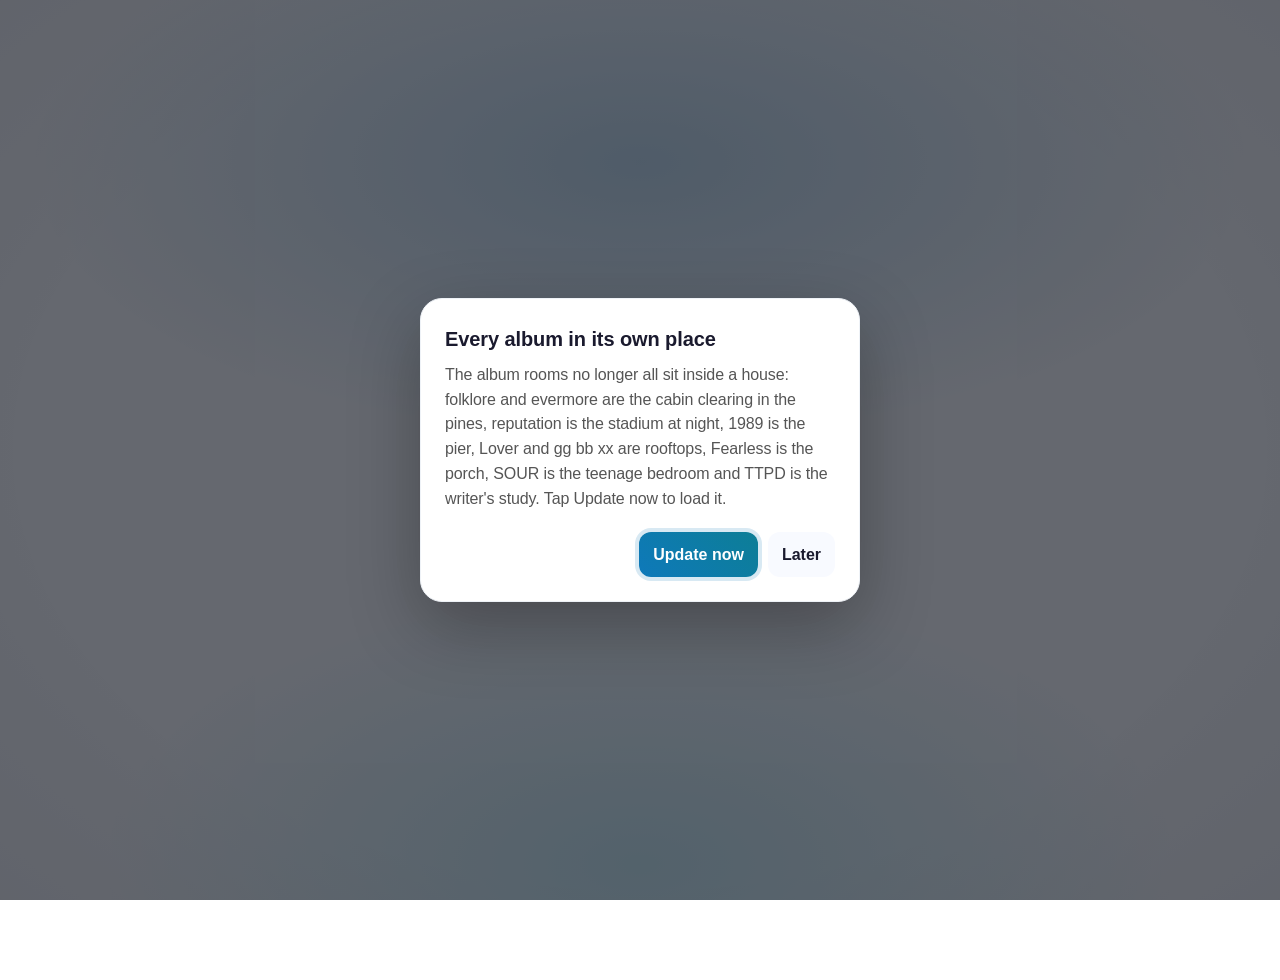
==== admin.html @ 6ca9e19a "Add files via upload" ====
<!DOCTYPE html>
<html lang="en">
<!-- ═══ TIMAWA page header ═══ -->
<!--
  TIMAWA — Admin panel
  ============================================================================
  Everything here requires users/{uid}.isAdmin == true (Firestore rule
  stIsAdmin()); members without that flag get redirected on load.

    <style>      admin layout (uses its own admin-* tokens)
    <body>
      nav         navbar + burger drawer
      sections    members (list/search/role), announcements composer,
                  moderation, publish member cards, site settings
      modals      member detail, announcement editor, confirmations
    <script>     Firebase init -> admin guard -> member CRUD
                 -> announcements publish -> PublicProfile.backfill(users)

  This page skips visit-tracker.js on purpose (admin visits are not counted).

  Shared by every page
    theme.css / theme.js   theme system (26 presets) — loads before first paint
    mobile-nav.*           slide-in burger drawer for screens <= 768px
    pwa.js / pwa.css       service worker, install banner, push subscriptions
    idle-logout.js         signs the member out after inactivity
    visit-tracker.js       one Firestore write per session (lastVisit)

  Firebase: compat v9, project `timawa2`, default app (auth + firestore).
-->

<head>
    <meta charset="UTF-8" />
    <meta name="viewport" content="width=device-width, initial-scale=1.0, interactive-widget=resizes-content" />
    <!-- ═══ PWA: installable app + activity notifications ═══ -->
    <meta name="theme-color" content="#1089d3" />
    <link rel="manifest" href="manifest.json" />
    <meta name="mobile-web-app-capable" content="yes" />
    <meta name="apple-mobile-web-app-capable" content="yes" />
    <meta name="apple-mobile-web-app-title" content="TIMAWA" />
    <meta name="apple-mobile-web-app-status-bar-style" content="default" />
    <link rel="apple-touch-icon" href="icons/apple-touch-icon-180.png?v=3" />
    <link rel="icon" type="image/png" sizes="32x32" href="icons/favicon-32.png?v=3" />
    <link rel="stylesheet" href="pwa.css?v=1.4.0" />
    <link rel="stylesheet" href="presence.css?v=1.0.0" />
    <title>TIMAWA - Admin Panel</title>

    <!-- Firebase SDKs -->
    <script src="https://www.gstatic.com/firebasejs/9.22.0/firebase-app-compat.js"></script>
    <script src="https://www.gstatic.com/firebasejs/9.22.0/firebase-auth-compat.js"></script>
    <script src="https://www.gstatic.com/firebasejs/9.22.0/firebase-firestore-compat.js"></script>

    <!-- Font Awesome -->
    <link rel="stylesheet" href="https://cdnjs.cloudflare.com/ajax/libs/font-awesome/6.4.0/css/all.min.css" />

    <!-- ★ Shared theme system (same one Admin Profile saves to) -->
    <!-- First frame: replay the palette the profile last used, before any CSS
         or theme.js runs, so the launch screen never flashes the default theme. -->
    <script>
    (function () {
        try {
            var p = JSON.parse(localStorage.getItem('timawa.theme.paint') || 'null');
            if (!p || !p.vars) return;
            var r = document.documentElement;
            for (var k in p.vars) { if (Object.prototype.hasOwnProperty.call(p.vars, k)) r.style.setProperty(k, p.vars[k]); }
            if (p.preset) r.setAttribute('data-timawa-theme', p.preset);
            if (p.mode) { r.setAttribute('data-timawa-mode', p.mode); r.style.colorScheme = p.mode; }
            if (p.pref) r.setAttribute('data-timawa-mode-pref', p.pref);
            if (p.vars['--theme-bg']) r.style.backgroundColor = p.vars['--theme-bg'];
        } catch (e) { /* ignore */ }
    })();
    </script>
    <!-- The launch screen may not paint before the member's theme is on <html>.
         Kept inline here, not in launch.css, so a stale or truncated stylesheet
         download can never bring back the default-theme flash. theme.js adds
         .t-themed the instant it paints; pwa.js adds it as a safety net. -->
    <style id="tSplashGate">
        /* Nothing paints before the palette is on <html>: not the page, not the
           splash. The backdrop stays neutral dark so a slow script, a stale
           cache or a truncated stylesheet can never flash a theme the member is
           not using. theme.js lifts this as it paints; pwa.js adds .t-themed as
           a safety net so the page can never stay hidden. */
        html:not(.t-themed) { background: #071322 !important; }
        html:not(.t-themed) body { visibility: hidden; }
        html:not(.t-themed) .loading-overlay.t-splash.active { opacity: 0 !important; pointer-events: none !important; }
        html.t-themed .loading-overlay.t-splash.active { opacity: 1; pointer-events: auto; }
    </style>
    <link rel="stylesheet" href="theme.css?v=1.17.23" />
    <script src="theme.js?v=1.41.41"></script>

    <style>
        * { margin: 0; padding: 0; box-sizing: border-box; }

        :root {
            --admin-primary: #7c3aed;
            --admin-accent: #8b5cf6;
            --admin-gradient: linear-gradient(45deg, #7c3aed 0%, #8b5cf6 100%);
            --admin-bg: #f8faff;
            --admin-bg-soft: #f5f3ff;
            --admin-card: #ffffff;
            --admin-text: #1a1a2e;
            --admin-text-muted: #555;
            --admin-text-dim: #888;
            --admin-border: #eef2f7;
            --admin-border-input: #e0e7ff;
            --admin-shadow: color-mix(in srgb, var(--admin-primary) 15%, transparent);
            --admin-danger: #ef4444;
            --admin-danger-soft: #fee2e2;
            --admin-success: #16a34a;
            --admin-success-soft: #dcfce7;
            --admin-warn: #d97706;
            --admin-warn-soft: #fef3c7;

            /* Fallbacks only: theme.js overrides these with the theme chosen
               on Admin Profile before first paint. */
            --theme-primary: #7c3aed;
            --theme-accent: #8b5cf6;
            --theme-primary-dark: #6d28d9;
            --theme-bg: #f8faff;
            --theme-bg-soft: #f5f3ff;
            --theme-card: #ffffff;
            --theme-text: #1a1a2e;
            --theme-text-muted: #555555;
            --theme-text-dim: #888888;
            --theme-border: #eef2f7;
        }

        /* ================================================================
           ★ THEME SYNC
           The panel paints with --admin-* tokens; theme.js sets the shared
           --theme-* tokens (chosen on Admin Profile) before first paint.
           Mapping them here means every theme and mode — including live
           switches and holiday themes — repaints the panel with no JS.
           ================================================================ */
        :root[data-timawa-theme] {
            --admin-primary: var(--theme-primary);
            --admin-accent: var(--theme-accent);
            --admin-gradient: var(--theme-gradient);
            --admin-bg: var(--theme-bg);
            --admin-bg-soft: var(--theme-bg-soft);
            --admin-card: var(--theme-card);
            --admin-text: var(--theme-text);
            --admin-text-muted: var(--theme-text-muted);
            --admin-text-dim: var(--theme-text-dim);
            --admin-border: var(--theme-border);
            --admin-border-input: var(--theme-border-input);
            --admin-shadow: var(--theme-shadow);
        }
        /* Status colours have no theme equivalent; keep them legible in dark mode. */
        :root[data-timawa-mode="dark"] {
            --admin-danger: #f05555;
            --admin-danger-soft: #3d1a1a;
            --admin-success: #22c55e;
            --admin-success-soft: #0f2e1a;
            --admin-warn: #f59e0b;
            --admin-warn-soft: #3d3018;
        }

        body {
            font-family: -apple-system, BlinkMacSystemFont, 'Segoe UI', Roboto, Oxygen, Ubuntu, sans-serif;
            min-height: 100vh;
            background: var(--admin-bg);
            color: var(--admin-text);
            line-height: 1.6;
            transition: background 0.4s ease, color 0.4s ease;
            position: relative;
            overflow-x: hidden;
        }

        /* The scene behind the panel comes from theme.css (theme-bg-base /
           theme-bg-shapes), so the admin sees the same theme as the app. */

        /* ========== NAVBAR ========== */
        .navbar {
            position: fixed; top: 0; left: 0; right: 0;
            z-index: 1000;
            padding: 14px 40px;
            display: flex; justify-content: space-between; align-items: center;
            background: rgba(255, 255, 255, 0.98);
            backdrop-filter: blur(20px);
            border-bottom: 1px solid color-mix(in srgb, var(--admin-primary) 15%, transparent);
            transition: all 0.3s ease;
            box-shadow: 0 2px 20px rgba(0,0,0,0.04);
            flex-wrap: wrap;
        }
        :root[data-timawa-theme] .navbar {
            background: color-mix(in srgb, var(--admin-card) 98%, transparent);
            border-bottom: 1px solid color-mix(in srgb, var(--admin-primary) 15%, transparent);
        }

        .navbar .logo {
            font-size: 26px; font-weight: 900;
            color: var(--admin-primary);
            letter-spacing: 2px; text-decoration: none; flex-shrink: 0;
        }
        .navbar .logo span {
            background: var(--admin-gradient);
            padding: 2px 10px; border-radius: 8px;
            font-size: 10px; color: white; margin-left: 8px;
        }
        .navbar .nav-links {
            display: flex; align-items: center; gap: 12px;
            list-style: none; flex-wrap: wrap;
        }
        .navbar .nav-links a {
            text-decoration: none;
            color: var(--admin-text-muted);
            font-weight: 500; font-size: 13px;
            transition: all 0.3s ease; padding: 6px 12px;
            border-radius: 8px; white-space: nowrap;
        }
        .navbar .nav-links a:hover {
            color: var(--admin-primary);
            background: color-mix(in srgb, var(--admin-primary) 8%, transparent);
        }
        .navbar .nav-links a.active {
            color: var(--admin-primary);
            background: color-mix(in srgb, var(--admin-primary) 12%, transparent);
        }
        .navbar .nav-links .admin-link { color: var(--admin-primary); font-weight: 600; }
        .navbar .logout-btn {
            background: var(--admin-card);
            border: 2px solid var(--admin-danger-soft);
            color: var(--admin-danger);
            padding: 6px 14px; border-radius: 50px;
            cursor: pointer; transition: all 0.3s ease;
            font-size: 12px; font-weight: 600;
            box-shadow: var(--admin-border-input) 0px 4px 8px -4px;
            font-family: inherit;
        }
        .navbar .logout-btn:hover {
            background: var(--admin-danger-soft);
            transform: scale(1.03);
        }
        .navbar-right { display: flex; align-items: center; gap: 10px; flex-shrink: 0; }
        .navbar-mobile-bell { display: none; position: relative; }
        .navbar-mobile-bell .announcement-bell { width: 42px; height: 42px; font-size: 17px; }
        .navbar .mobile-toggle {
            display: none; font-size: 24px; color: var(--admin-primary);
            cursor: pointer; background: none; border: none; padding: 4px 8px;
        }

        /* Announcement bell */
        .announcement-wrapper { display: flex; align-items: center; }
        .announcement-bell {
            position: relative; width: 40px; height: 40px;
            border-radius: 50%; border: none;
            background: var(--admin-bg-soft); color: var(--admin-primary);
            font-size: 16px; cursor: pointer;
            display: flex; align-items: center; justify-content: center;
            transition: all 0.25s ease; font-family: inherit; flex-shrink: 0;
        }
        .announcement-bell:hover { background: var(--admin-border-input); transform: scale(1.05); }
        .announcement-bell.active {
            background: var(--admin-gradient); color: white;
            box-shadow: 0 4px 15px color-mix(in srgb, var(--admin-primary) 30%, transparent);
        }
        .announcement-bell.has-new { animation: bellPulse 2s ease-in-out infinite; }
        @keyframes bellPulse {
            0%, 100% { box-shadow: 0 0 0 0 rgba(239, 68, 68, 0.4); }
            50% { box-shadow: 0 0 0 8px rgba(239, 68, 68, 0); }
        }
        .announcement-badge {
            position: absolute; top: -4px; right: -4px;
            min-width: 20px; height: 20px; padding: 0 6px;
            border-radius: 50px; background: linear-gradient(45deg, #ef4444, #dc2626);
            color: white; font-size: 10px; font-weight: 800;
            display: none; align-items: center; justify-content: center;
            border: 2px solid var(--admin-card);
            box-shadow: 0 2px 6px rgba(239, 68, 68, 0.4);
        }
        .announcement-badge.show { display: flex; }

        /* Announcement popup */
        .announcement-popup {
            position: fixed; width: 380px;
            max-width: calc(100vw - 40px);
            background: var(--admin-card); border-radius: 20px;
            box-shadow: 0 20px 60px color-mix(in srgb, var(--admin-primary) 22%, transparent), 0 0 0 1px color-mix(in srgb, var(--admin-primary) 6%, transparent);
            overflow: hidden; z-index: 2000; opacity: 0;
            transform: translateY(-8px) scale(0.97);
            pointer-events: none;
            transition: all 0.22s cubic-bezier(0.25, 0.46, 0.45, 0.94);
            transform-origin: top right; color: var(--admin-text);
        }
        .announcement-popup.open { opacity: 1; transform: translateY(0) scale(1); pointer-events: auto; }
        .announcement-popup::before {
            content: ''; position: absolute;
            top: -6px; right: 22px; width: 12px; height: 12px;
            background: var(--admin-card); transform: rotate(45deg);
            box-shadow: -1px -1px 2px color-mix(in srgb, var(--admin-primary) 6%, transparent);
        }
        .announcement-popup-header {
            display: flex; justify-content: space-between; align-items: center;
            padding: 16px 18px;
            background: linear-gradient(135deg, var(--admin-bg-soft) 0%, var(--admin-border-input) 100%);
            border-bottom: 1px solid var(--admin-border);
        }
        .announcement-popup-header h4 {
            font-size: 15px; font-weight: 800;
            color: var(--admin-text);
            display: flex; align-items: center; gap: 8px; margin: 0;
        }
        .announcement-popup-header h4 i { color: var(--admin-primary); }
        .announcement-mark-all {
            background: none; border: none; color: var(--admin-primary);
            font-size: 12px; font-weight: 600; cursor: pointer;
            padding: 4px 10px; border-radius: 50px;
            transition: all 0.2s ease; font-family: inherit;
        }
        .announcement-mark-all:hover { background: color-mix(in srgb, var(--admin-primary) 10%, transparent); }
        .announcement-list { max-height: 420px; overflow-y: auto; padding: 6px; }
        .announcement-item {
            display: flex; gap: 12px;
            padding: 12px 14px; border-radius: 14px;
            cursor: pointer; transition: all 0.2s ease;
            position: relative; margin-bottom: 4px;
            background: var(--admin-card);
        }
        .announcement-item:hover {
            background: var(--admin-bg-soft); transform: translateX(2px);
        }
        .announcement-item.unread { background: var(--admin-bg-soft); }
        .announcement-item.unread:hover { background: var(--admin-border-input); }
        .announcement-item.unread .announcement-title { font-weight: 700; }
        .announcement-icon {
            width: 42px; height: 42px; border-radius: 12px;
            display: flex; align-items: center; justify-content: center;
            font-size: 20px; flex-shrink: 0; background: var(--admin-border-input);
        }
        .announcement-icon.type-admin { background: linear-gradient(135deg, #e0e7ff 0%, #c7d2fe 100%); }
        .announcement-icon.type-birthday { background: linear-gradient(135deg, #fce7f3 0%, #fbcfe8 100%); }
        .announcement-icon.type-event { background: linear-gradient(135deg, #dbeafe 0%, #bfdbfe 100%); }
        .announcement-icon.type-highlight { background: linear-gradient(135deg, #ede9fe 0%, #ddd6fe 100%); }
        .announcement-icon.type-member { background: linear-gradient(135deg, #dcfce7 0%, #bbf7d0 100%); }
        .announcement-icon.type-reply { background: linear-gradient(135deg, #cffafe 0%, #a5f3fc 100%); }
        .announcement-icon.type-mention { background: linear-gradient(135deg, #fed7aa 0%, #fdba74 100%); }
        .announcement-icon.type-chat { background: linear-gradient(135deg, #d1fae5 0%, #a7f3d0 100%); }
        .announcement-icon.type-reaction { background: linear-gradient(135deg, #fef9c3 0%, #fde68a 100%); }
        .announcement-icon.type-comment { background: linear-gradient(135deg, #c7d2fe 0%, #a5b4fc 100%); }
        .announcement-icon.type-squad { background: linear-gradient(135deg, #fef3c7 0%, #fde68a 100%); }
        .announcement-icon img { width: 100%; height: 100%; object-fit: cover; display: block; border-radius: inherit; }
        .announcement-icon.has-avatar { padding: 0; overflow: hidden; border-radius: 50%; background: var(--admin-bg-soft); box-shadow: 0 0 0 2px color-mix(in srgb, var(--admin-primary) 24%, transparent); }
        .announcement-icon.has-avatar img { border-radius: 50%; }
        .announcement-body { flex: 1; min-width: 0; }
        .announcement-title {
            font-size: 13px; font-weight: 600;
            color: var(--admin-text); line-height: 1.35;
            margin-bottom: 2px; display: flex;
            align-items: center; gap: 6px; flex-wrap: wrap;
        }
        .announcement-priority-badge {
            font-size: 9px; font-weight: 800; padding: 1px 7px;
            border-radius: 50px; letter-spacing: 0.4px; text-transform: uppercase;
        }
        .announcement-priority-badge.urgent { background: #fee2e2; color: #b91c1c; }
        .announcement-priority-badge.info { background: #dbeafe; color: #1d4ed8; }
        .announcement-message {
            font-size: 12px; color: var(--admin-text-muted);
            line-height: 1.45; display: -webkit-box;
            -webkit-line-clamp: 2; -webkit-box-orient: vertical;
            overflow: hidden; overflow-wrap: anywhere;
        }
        .announcement-time { font-size: 11px; color: var(--admin-text-dim); margin-top: 3px; }
        .announcement-unread-dot {
            position: absolute; top: 14px; right: 14px;
            width: 8px; height: 8px; border-radius: 50%;
            background: var(--admin-primary);
            box-shadow: 0 0 0 3px color-mix(in srgb, var(--admin-primary) 15%, transparent);
        }
        .announcement-popup-footer {
            padding: 10px 18px; background: var(--admin-bg);
            border-top: 1px solid var(--admin-border);
            text-align: center; font-size: 11px;
            color: var(--admin-text-dim); font-weight: 600;
        }
        .announcement-empty {
            text-align: center; padding: 40px 20px;
            color: var(--admin-text-dim);
        }
        .announcement-empty i {
            font-size: 36px; color: var(--admin-border-input);
            display: block; margin-bottom: 10px;
        }
        .announcement-empty p { font-size: 13px; }

        /* Announcement view modal */
        .announcement-view-modal {
            display: none; position: fixed;
            top: 0; left: 0; width: 100%; height: 100%;
            background: rgba(0, 0, 0, 0.6); backdrop-filter: blur(8px);
            z-index: 2100; justify-content: center; align-items: center; padding: 20px;
        }
        .announcement-view-modal.active { display: flex; }
        .announcement-view-modal .modal-content {
            background: var(--admin-card); border-radius: 24px; padding: 0;
            max-width: 540px; width: 100%; max-height: 90vh;
            overflow-y: auto; box-shadow: 0 25px 70px color-mix(in srgb, var(--admin-primary) 35%, transparent);
            animation: annModalPop 0.3s cubic-bezier(0.25, 0.46, 0.45, 0.94);
            color: var(--admin-text);
        }
        @keyframes annModalPop {
            from { transform: scale(0.9) translateY(20px); opacity: 0; }
            to { transform: scale(1) translateY(0); opacity: 1; }
        }
        .announcement-view-header {
            position: relative; padding: 30px 30px 22px;
            background: var(--admin-gradient);
            border-radius: 24px 24px 0 0;
            text-align: center; overflow: hidden;
        }
        .announcement-view-header::before {
            content: ''; position: absolute; top: -50px; right: -50px;
            width: 160px; height: 160px; border-radius: 50%;
            background: rgba(255, 255, 255, 0.15); pointer-events: none;
        }
        .announcement-view-header::after {
            content: ''; position: absolute; bottom: -70px; left: -70px;
            width: 180px; height: 180px; border-radius: 50%;
            background: rgba(255, 255, 255, 0.1); pointer-events: none;
        }
        .announcement-view-close {
            position: absolute; top: 14px; right: 14px;
            width: 38px; height: 38px; border-radius: 50%;
            background: rgba(255,255,255,0.22); border: none;
            color: white; font-size: 16px; cursor: pointer;
            display: flex; align-items: center; justify-content: center;
            transition: all 0.25s ease; z-index: 2;
        }
        .announcement-view-close:hover { background: rgba(255,255,255,0.4); transform: rotate(90deg); }
        .announcement-view-icon {
            width: 80px; height: 80px; border-radius: 22px;
            background: var(--admin-card);
            display: flex; align-items: center; justify-content: center;
            font-size: 38px; margin: 0 auto 14px;
            box-shadow: 0 8px 24px rgba(0, 0, 0, 0.18);
            position: relative; z-index: 1;
        }
        .announcement-view-type {
            display: inline-block; background: rgba(255, 255, 255, 0.25);
            color: white; font-size: 11px; font-weight: 700;
            padding: 4px 14px; border-radius: 50px;
            letter-spacing: 0.6px; text-transform: uppercase;
            position: relative; z-index: 1;
        }
        .announcement-view-body { padding: 26px 30px 30px; }
        .announcement-view-priority {
            display: inline-flex; align-items: center; gap: 6px;
            padding: 5px 14px; border-radius: 50px;
            font-size: 11px; font-weight: 800;
            letter-spacing: 0.5px; text-transform: uppercase; margin-bottom: 14px;
        }
        .announcement-view-priority.urgent { background: #fee2e2; color: #b91c1c; }
        .announcement-view-priority.info { background: #dbeafe; color: #1d4ed8; }
        .announcement-view-title {
            font-size: 22px; font-weight: 800; color: var(--admin-text);
            line-height: 1.3; margin-bottom: 14px; overflow-wrap: anywhere;
        }
        .announcement-view-message {
            font-size: 15px; color: var(--admin-text-muted);
            line-height: 1.7; padding: 18px 20px;
            background: var(--admin-bg); border-radius: 16px;
            border-left: 4px solid var(--admin-primary);
            margin-bottom: 18px; white-space: pre-wrap; word-break: break-word;
        }
        .announcement-view-meta {
            display: flex; flex-wrap: wrap; gap: 14px;
            font-size: 12px; color: var(--admin-text-dim);
            padding-top: 16px; border-top: 1px solid var(--admin-border);
            margin-bottom: 20px;
        }
        .announcement-view-meta span { display: inline-flex; align-items: center; gap: 6px; }
        .announcement-view-meta i { color: var(--admin-primary); font-size: 11px; }
        .announcement-view-actions { display: flex; gap: 10px; flex-wrap: wrap; }
        .announcement-view-actions button,
        .announcement-view-actions a {
            flex: 1; min-width: 140px; padding: 13px 22px;
            border-radius: 14px; border: none;
            font-weight: 700; font-size: 14px; cursor: pointer;
            transition: all 0.25s ease;
            display: inline-flex; align-items: center; justify-content: center;
            gap: 8px; font-family: inherit; text-decoration: none;
        }
        .announcement-view-actions .ann-view-primary {
            background: var(--admin-gradient); color: white;
            box-shadow: 0 4px 15px color-mix(in srgb, var(--admin-primary) 30%, transparent);
        }
        .announcement-view-actions .ann-view-primary:hover {
            transform: scale(1.02); box-shadow: 0 6px 25px color-mix(in srgb, var(--admin-primary) 45%, transparent);
        }
        .announcement-view-actions .ann-view-secondary {
            background: var(--admin-bg); color: var(--admin-text-muted);
        }
        .announcement-view-actions .ann-view-secondary:hover { background: var(--admin-border-input); }

        .main-container {
            max-width: 1400px;
            margin: 80px auto 40px;
            padding: 0 40px;
            position: relative;
            z-index: 1;
        }

        .hero-banner {
            background: linear-gradient(135deg, var(--admin-bg-soft) 0%, var(--admin-border-input) 100%);
            border-radius: 24px;
            padding: 40px 50px;
            margin-bottom: 30px;
            display: flex; justify-content: space-between; align-items: center;
            flex-wrap: wrap; gap: 20px;
            box-shadow: 0 4px 30px color-mix(in srgb, var(--admin-primary) 10%, transparent);
            border: 1px solid var(--admin-border);
        }
        .hero-banner .content h1 {
            font-size: 28px; font-weight: 800; color: var(--admin-text);
        }
        .hero-banner .content h1 .highlight {
            background: var(--admin-gradient);
            -webkit-background-clip: text;
            -webkit-text-fill-color: transparent;
            background-clip: text;
        }
        .hero-banner .content p { color: var(--admin-text-muted); font-size: 15px; }
        .hero-banner .actions { display: flex; gap: 12px; flex-wrap: wrap; }

        /* ================================================================
           Cloudinary storage — always visible above the tabs, whichever
           section the admin is working in.
           ================================================================ */
        .storage-strip {
            display: flex; flex-wrap: wrap; align-items: center;
            gap: 14px 18px; padding: 16px 20px;
        }
        .storage-strip .storage-lead {
            display: flex; align-items: center; gap: 12px;
            flex: 1 1 320px; min-width: 0;
        }
        .storage-strip .storage-icon {
            flex: 0 0 42px; width: 42px; height: 42px; border-radius: 13px;
            display: grid; place-items: center; font-size: 17px;
            background: color-mix(in srgb, var(--admin-primary) 12%, transparent);
            color: var(--admin-primary);
        }
        .storage-strip h3 {
            margin: 0; font-size: 15px; font-weight: 800;
            color: var(--admin-text); letter-spacing: -0.01em;
        }
        .storage-strip p {
            margin: 2px 0 0; font-size: 12px; line-height: 1.45;
            color: var(--admin-text-dim); max-width: 58ch;
        }
        .storage-strip .storage-actions {
            display: flex; flex-wrap: wrap; align-items: center;
            gap: 8px; margin-left: auto;
        }
        .storage-strip .storage-count {
            font-size: 12px; font-weight: 700; white-space: nowrap;
            color: var(--admin-text-muted);
            background: var(--admin-bg-soft);
            border: 1px solid var(--admin-border);
            border-radius: 999px; padding: 5px 11px;
        }
        .storage-strip .storage-actions .btn-secondary,
        .storage-strip .storage-actions .btn-danger {
            padding: 8px 14px; font-size: 12.5px;
        }
        .storage-strip .storage-queue {
            flex: 1 0 100%; border-top: 1px solid var(--admin-border);
            padding-top: 9px;
        }
        .storage-strip .storage-queue summary {
            cursor: pointer; font-size: 12px; font-weight: 700;
            color: var(--admin-text-muted); user-select: none;
        }
        .storage-strip .storage-queue summary:hover { color: var(--admin-primary); }
        .storage-strip .storage-queue #cleanupQueueList {
            max-height: 220px; overflow-y: auto; padding-right: 4px;
        }
        @media (max-width: 640px) {
            .storage-strip { padding: 15px 16px; gap: 12px; }
            .storage-strip .storage-lead { flex-basis: 100%; }
            /* Keep the always-visible strip compact on phones; the full
               explanation is still on desktop. */
            .storage-strip p { display: none; }
            .storage-strip .storage-actions { margin-left: 0; width: 100%; }
            .storage-strip .storage-actions .btn-secondary,
            .storage-strip .storage-actions .btn-danger { flex: 1 1 auto; justify-content: center; }
        }

        .btn-primary {
            display: inline-flex; align-items: center; gap: 8px;
            background: var(--admin-gradient); color: white;
            padding: 12px 24px; border-radius: 50px; border: none;
            font-size: 14px; font-weight: 600; cursor: pointer;
            transition: all 0.3s ease;
            box-shadow: 0 4px 15px color-mix(in srgb, var(--admin-primary) 25%, transparent);
            font-family: inherit;
        }
        .btn-primary:hover { transform: scale(1.03); box-shadow: 0 6px 25px color-mix(in srgb, var(--admin-primary) 35%, transparent); }
        .btn-primary:disabled { opacity: 0.6; cursor: not-allowed; transform: none; }

        .btn-secondary {
            display: inline-flex; align-items: center; gap: 8px;
            background: var(--admin-card); color: var(--admin-primary);
            padding: 12px 24px; border-radius: 50px;
            border: 2px solid var(--admin-border-input);
            font-size: 14px; font-weight: 600; cursor: pointer;
            transition: all 0.3s ease; font-family: inherit;
        }
        .btn-secondary:hover {
            border-color: var(--admin-primary);
            background: var(--admin-bg); transform: scale(1.03);
        }

        .btn-danger {
            display: inline-flex; align-items: center; gap: 8px;
            background: var(--admin-danger-soft); color: var(--admin-danger);
            padding: 6px 14px; border-radius: 50px; border: none;
            font-size: 12px; font-weight: 600; cursor: pointer;
            transition: all 0.3s ease; font-family: inherit;
        }
        .btn-danger:hover { background: #fecaca; transform: scale(1.05); }

        .btn-edit {
            display: inline-flex; align-items: center; gap: 8px;
            background: #dbeafe; color: #1d4ed8;
            padding: 6px 14px; border-radius: 50px; border: none;
            font-size: 12px; font-weight: 600; cursor: pointer;
            transition: all 0.3s ease; font-family: inherit;
        }
        .btn-edit:hover { background: #bfdbfe; transform: scale(1.05); }

        .btn-success {
            display: inline-flex; align-items: center; gap: 8px;
            background: var(--admin-success-soft); color: var(--admin-success);
            padding: 6px 14px; border-radius: 50px; border: none;
            font-size: 12px; font-weight: 600; cursor: pointer;
            transition: all 0.3s ease; font-family: inherit;
        }
        .btn-success:hover { background: #bbf7d0; transform: scale(1.05); }

        .admin-tabs {
            display: flex; gap: 10px; flex-wrap: wrap;
            margin-bottom: 25px;
            background: var(--admin-card);
            padding: 15px 20px; border-radius: 20px;
            border: 1px solid var(--admin-border);
            box-shadow: 0 2px 10px rgba(0,0,0,0.04);
        }
        .admin-tab {
            padding: 10px 20px; border-radius: 12px;
            border: 2px solid transparent;
            background: var(--admin-bg); color: var(--admin-text-muted);
            font-weight: 600; cursor: pointer;
            transition: all 0.3s ease; font-size: 14px;
            font-family: inherit;
        }
        .admin-tab:hover { background: var(--admin-bg-soft); color: var(--admin-primary); }
        .admin-tab.active {
            background: var(--admin-gradient);
            color: white; border-color: var(--admin-primary);
        }
        .admin-tab i { margin-right: 8px; }
        .admin-tab .tab-badge {
            display: inline-flex; align-items: center; justify-content: center;
            min-width: 20px; height: 20px; padding: 0 6px;
            border-radius: 50px; background: var(--admin-border-input);
            color: var(--admin-primary); font-size: 10px;
            font-weight: 800; margin-left: 6px;
        }
        .admin-tab.active .tab-badge {
            background: rgba(255, 255, 255, 0.3); color: white;
        }

        .tab-content { display: none; animation: fadeIn 0.3s ease; }
        .tab-content.active { display: block; }
        @keyframes fadeIn {
            from { opacity: 0; transform: translateY(10px); }
            to { opacity: 1; transform: translateY(0); }
        }

        .admin-card {
            background: var(--admin-card);
            border-radius: 20px;
            padding: 25px 30px;
            border: 1px solid var(--admin-border);
            box-shadow: 0 2px 10px rgba(0,0,0,0.04);
            margin-bottom: 20px;
        }
        .admin-card .card-header {
            display: flex; justify-content: space-between; align-items: center;
            flex-wrap: wrap; gap: 15px; margin-bottom: 15px;
        }
        .admin-card .card-header h3 {
            font-size: 18px; font-weight: 700;
            display: flex; align-items: center; gap: 10px;
        }
        .admin-card .card-header .count {
            font-size: 13px; color: var(--admin-text-dim); font-weight: 400;
        }
        .admin-card .card-header .actions { display: flex; gap: 8px; flex-wrap: wrap; }

        .items-grid {
            display: grid;
            grid-template-columns: repeat(auto-fill, minmax(280px, 1fr));
            gap: 15px;
        }

        .item-card {
            background: var(--admin-bg);
            border-radius: 16px;
            padding: 18px 20px;
            border: 1px solid var(--admin-border);
            transition: all 0.3s ease;
            position: relative; min-width: 0;
        }
        .item-card:hover {
            border-color: var(--admin-primary);
            transform: translateY(-2px);
            box-shadow: 0 4px 15px rgba(0,0,0,0.05);
        }
        .item-card.selected {
            border-color: var(--admin-primary);
            background: var(--admin-bg-soft);
            box-shadow: 0 0 0 2px color-mix(in srgb, var(--admin-primary) 25%, transparent);
        }
        .item-card .item-actions {
            position: absolute; top: 12px; right: 12px;
            display: flex; gap: 6px;
        }
        .item-card .item-image {
            width: 100%; height: 150px; object-fit: cover;
            border-radius: 12px; margin-bottom: 10px;
            background: linear-gradient(135deg, #e0f2fe 0%, #bae6fd 100%);
        }
        .item-card .item-title {
            font-weight: 600; font-size: 16px;
            color: var(--admin-text); margin-bottom: 4px;
            padding-right: 70px; overflow-wrap: anywhere;
        }
        .item-card .item-subtitle {
            font-size: 13px; color: var(--admin-text-dim);
            margin-bottom: 4px; overflow-wrap: anywhere;
        }
        .item-card .item-description {
            font-size: 13px; color: var(--admin-text-muted);
            margin-top: 4px; overflow-wrap: anywhere;
        }
        .item-card .item-tags {
            display: flex; flex-wrap: wrap; gap: 4px; margin-top: 8px;
        }
        .item-card .item-tag {
            background: var(--admin-border-input);
            color: var(--admin-primary);
            padding: 2px 10px; border-radius: 50px;
            font-size: 11px; font-weight: 600;
        }

        .announcement-card {
            background: var(--admin-bg);
            border-radius: 16px;
            padding: 18px 20px;
            border: 1px solid var(--admin-border);
            transition: all 0.3s ease;
            position: relative; display: flex;
            gap: 14px; align-items: flex-start; min-width: 0;
        }
        .announcement-card:hover {
            border-color: var(--admin-primary);
            transform: translateY(-2px);
            box-shadow: 0 4px 15px rgba(0,0,0,0.05);
        }
        .announcement-card.selected {
            border-color: var(--admin-primary);
            background: var(--admin-bg-soft);
            box-shadow: 0 0 0 2px color-mix(in srgb, var(--admin-primary) 25%, transparent);
        }
        .announcement-card.expired {
            opacity: 0.65; border-color: #fecaca; background: #fef2f2;
        }
        .announcement-card.expired:hover { opacity: 1; }
        .announcement-card .announcement-card-icon {
            width: 50px; height: 50px; border-radius: 14px;
            display: flex; align-items: center; justify-content: center;
            font-size: 22px; flex-shrink: 0; background: var(--admin-border-input);
        }
        .announcement-card.expired .announcement-card-icon { background: var(--admin-danger-soft); }
        .announcement-card .announcement-card-body { flex: 1; min-width: 0; }
        .announcement-card .announcement-card-title {
            font-weight: 700; font-size: 15px;
            color: var(--admin-text); margin-bottom: 4px;
            display: flex; align-items: center; gap: 8px;
            flex-wrap: wrap; overflow-wrap: anywhere;
        }
        .announcement-card .announcement-card-priority {
            font-size: 9px; font-weight: 800;
            padding: 2px 8px; border-radius: 50px;
            letter-spacing: 0.4px; text-transform: uppercase;
        }
        .announcement-card .announcement-card-priority.urgent { background: #fee2e2; color: #b91c1c; }
        .announcement-card .announcement-card-priority.info { background: #dbeafe; color: #1d4ed8; }
        .announcement-card .announcement-card-expired-badge {
            background: #fee2e2; color: #b91c1c;
            font-size: 9px; font-weight: 800;
            padding: 2px 8px; border-radius: 50px;
            letter-spacing: 0.4px; text-transform: uppercase;
        }
        .announcement-card .announcement-card-message {
            font-size: 13px; color: var(--admin-text-muted);
            line-height: 1.5; margin-bottom: 8px;
            display: -webkit-box; -webkit-line-clamp: 3;
            -webkit-box-orient: vertical; overflow: hidden;
            overflow-wrap: anywhere;
        }
        .announcement-card .announcement-card-meta {
            font-size: 11px; color: var(--admin-text-dim);
            display: flex; flex-wrap: wrap; gap: 10px;
        }
        .announcement-card .announcement-card-meta span {
            display: inline-flex; align-items: center; gap: 4px;
        }
        .announcement-card .announcement-card-meta i {
            color: var(--admin-primary); font-size: 10px;
        }
        .announcement-card .announcement-card-actions {
            position: absolute; top: 12px; right: 12px;
            display: flex; gap: 6px; opacity: 0;
            transition: opacity 0.25s ease;
        }
        .announcement-card:hover .announcement-card-actions { opacity: 1; }
        .announcement-card .announcement-card-actions button {
            padding: 5px 10px; font-size: 11px;
            border-radius: 50px; border: none;
            cursor: pointer; font-weight: 600;
            display: inline-flex; align-items: center; gap: 5px;
            transition: all 0.2s ease; font-family: inherit;
        }
        .announcement-card .announcement-card-actions .btn-edit { background: #dbeafe; color: #1d4ed8; }
        .announcement-card .announcement-card-actions .btn-edit:hover { background: #bfdbfe; transform: scale(1.05); }
        .announcement-card .announcement-card-actions .btn-danger { background: #fee2e2; color: #b91c1c; }
        .announcement-card .announcement-card-actions .btn-danger:hover { background: #fecaca; transform: scale(1.05); }

        .user-card {
            background: var(--admin-bg);
            border-radius: 16px;
            padding: 18px 20px;
            border: 1px solid var(--admin-border);
            transition: all 0.3s ease;
            position: relative; display: flex;
            gap: 14px; align-items: flex-start; min-width: 0;
        }
        .user-card:hover {
            border-color: var(--admin-primary);
            transform: translateY(-2px);
            box-shadow: 0 4px 15px rgba(0,0,0,0.05);
        }
        .user-card.selected {
            border-color: var(--admin-primary);
            background: var(--admin-bg-soft);
            box-shadow: 0 0 0 2px color-mix(in srgb, var(--admin-primary) 25%, transparent);
        }
        .user-card .user-avatar-circle {
            width: 56px; height: 56px; border-radius: 50%;
            background: var(--admin-gradient);
            display: flex; align-items: center; justify-content: center;
            color: white; font-weight: 700; font-size: 20px;
            flex-shrink: 0; overflow: hidden;
            border: 3px solid var(--admin-card);
            box-shadow: 0 2px 8px color-mix(in srgb, var(--admin-primary) 15%, transparent);
        }
        .user-card .user-avatar-circle img { width: 100%; height: 100%; object-fit: cover; }
        .avatar-initials {
            width: 100%; height: 100%;
            display: inline-flex; align-items: center; justify-content: center;
            font-size: inherit; font-weight: 800; letter-spacing: 0.02em;
            color: #fff; line-height: 1;
        }
        .avatar-slot {
            display: flex;
            align-items: center;
            justify-content: center;
            width: 100%;
            height: 100%;
            overflow: hidden;
            border-radius: inherit;
            font-size: inherit;
            line-height: 1;
        }
        .avatar-slot img {
            width: 100%; height: 100%; object-fit: cover;
            display: block; border-radius: inherit;
        }
        .user-card .user-card-body { flex: 1; min-width: 0; }
        .user-card .user-card-name {
            font-weight: 700; font-size: 15px;
            color: var(--admin-text);
            display: flex; align-items: center; gap: 8px;
            margin-bottom: 2px; flex-wrap: wrap;
            overflow-wrap: anywhere;
        }
        .user-card .user-card-name .admin-mini-badge {
            background: var(--admin-gradient); color: white;
            font-size: 9px; padding: 1px 8px;
            border-radius: 50px; font-weight: 700;
            letter-spacing: 0.5px;
        }
        .user-card .user-card-meta {
            font-size: 12px; color: var(--admin-text-dim);
            display: flex; flex-wrap: wrap;
            gap: 10px; margin-bottom: 6px;
        }
        .user-card .user-card-meta span {
            display: inline-flex; align-items: center;
            gap: 4px; overflow-wrap: anywhere;
        }
        .user-card .user-card-meta i { color: var(--admin-primary); font-size: 11px; }
        .user-card .user-card-bio {
            font-size: 13px; color: var(--admin-text-muted);
            line-height: 1.5; margin-bottom: 6px;
            display: -webkit-box; -webkit-line-clamp: 2;
            -webkit-box-orient: vertical; overflow: hidden;
            overflow-wrap: anywhere;
        }
        .user-card .user-card-tags { display: flex; flex-wrap: wrap; gap: 4px; }
        .user-card .user-card-tags .item-tag {
            background: var(--admin-border-input); color: var(--admin-primary);
            padding: 2px 10px; border-radius: 50px;
            font-size: 10px; font-weight: 600;
        }
        .user-card .user-card-actions {
            position: absolute; top: 12px; right: 12px;
            display: flex; gap: 6px; opacity: 0;
            transition: opacity 0.25s ease;
        }
        .user-card:hover .user-card-actions { opacity: 1; }
        .user-card .user-card-actions button {
            padding: 5px 10px; font-size: 11px;
            border-radius: 50px; border: none;
            cursor: pointer; font-weight: 600;
            display: inline-flex; align-items: center; gap: 5px;
            transition: all 0.2s ease; font-family: inherit;
        }
        .user-card .user-card-actions .btn-edit { background: #dbeafe; color: #1d4ed8; }
        .user-card .user-card-actions .btn-edit:hover { background: #bfdbfe; transform: scale(1.05); }
        .user-card .user-card-actions .btn-danger { background: #fee2e2; color: #b91c1c; }
        .user-card .user-card-actions .btn-danger:hover { background: #fecaca; transform: scale(1.05); }
        .user-card .user-card-name .status-dot {
            width: 9px; height: 9px; border-radius: 50%; flex-shrink: 0;
        }
        .status-dot.available { background: #22c55e; }
        .status-dot.busy { background: #ef4444; }
        .status-dot.away { background: #f59e0b; }
        .status-dot.dnd { background: var(--admin-accent); }
        .status-dot.offline { background: #9ca3af; }

        /* Chat cards */
        .chat-card {
            background: var(--admin-bg);
            border-radius: 16px;
            padding: 18px 20px;
            border: 1px solid var(--admin-border);
            transition: all 0.3s ease;
            position: relative; display: flex;
            gap: 14px; align-items: flex-start; min-width: 0;
            grid-column: 1 / -1;
        }
        .chat-card:hover {
            border-color: var(--admin-primary);
            transform: translateY(-2px);
            box-shadow: 0 4px 15px rgba(0,0,0,0.05);
        }
        .chat-card.selected {
            border-color: var(--admin-primary);
            background: var(--admin-bg-soft);
            box-shadow: 0 0 0 2px color-mix(in srgb, var(--admin-primary) 25%, transparent);
        }
        .chat-card.group-chat {
            background: linear-gradient(135deg, color-mix(in srgb, var(--admin-primary) 4%, transparent) 0%, color-mix(in srgb, var(--admin-primary) 4%, transparent) 100%);
            border-color: color-mix(in srgb, var(--admin-primary) 18%, transparent);
        }
        .chat-card.group-chat:hover { border-color: var(--admin-primary); }
        .chat-card .chat-card-avatar {
            width: 46px; height: 46px; border-radius: 50%;
            background: var(--admin-gradient);
            display: flex; align-items: center; justify-content: center;
            color: white; font-weight: 700; font-size: 16px;
            flex-shrink: 0; overflow: hidden;
            border: 3px solid var(--admin-card);
            box-shadow: 0 2px 8px color-mix(in srgb, var(--admin-primary) 15%, transparent);
        }
        .chat-card .chat-card-avatar img { width: 100%; height: 100%; object-fit: cover; }
        .chat-card .chat-card-body { flex: 1; min-width: 0; }
        .chat-card .chat-card-author {
            font-weight: 700; font-size: 14px;
            color: var(--admin-text); margin-bottom: 4px;
            display: flex; align-items: center; gap: 8px;
            flex-wrap: wrap; overflow-wrap: anywhere;
        }
        .chat-card .chat-card-recipient {
            display: inline-flex; align-items: center; gap: 4px;
            background: var(--admin-border-input); color: var(--admin-primary);
            font-size: 10px; font-weight: 700;
            padding: 2px 8px; border-radius: 50px;
            text-transform: uppercase; letter-spacing: 0.4px;
        }
        .chat-card .chat-card-recipient.group-recipient {
            background: var(--admin-gradient); color: white;
            box-shadow: 0 2px 8px color-mix(in srgb, var(--admin-primary) 25%, transparent);
        }
        .chat-card .chat-card-text {
            font-size: 14px; color: var(--admin-text); font-weight: 500;
            line-height: 1.5; padding: 10px 14px;
            background: var(--admin-card); border-radius: 12px;
            border: 1.5px solid var(--admin-border);
            margin-bottom: 8px; word-break: break-word;
            overflow-wrap: anywhere; white-space: pre-wrap;
        }
        .chat-card.group-chat .chat-card-text {
            background: var(--admin-bg-soft);
            border-color: var(--admin-border);
        }
        .chat-card .chat-card-meta {
            font-size: 11px; color: var(--admin-text-dim);
            display: flex; flex-wrap: wrap; gap: 10px;
        }
        .chat-card .chat-card-meta span {
            display: inline-flex; align-items: center; gap: 4px;
        }
        .chat-card .chat-card-meta i { color: var(--admin-primary); font-size: 10px; }
        .chat-card .chat-card-meta .mention-badge { color: var(--admin-warn); font-weight: 700; }
        .chat-card .chat-card-meta .mention-badge i { color: var(--admin-warn); }
        .chat-card .chat-card-actions {
            position: absolute; top: 12px; right: 12px;
            display: flex; gap: 6px; opacity: 0;
            transition: opacity 0.25s ease;
        }
        .chat-card:hover .chat-card-actions { opacity: 1; }
        .chat-card .chat-card-actions button {
            padding: 5px 10px; font-size: 11px;
            border-radius: 50px; border: none;
            cursor: pointer; font-weight: 600;
            display: inline-flex; align-items: center; gap: 5px;
            transition: all 0.2s ease; font-family: inherit;
        }
        .chat-card .chat-card-actions .btn-danger { background: #fee2e2; color: #b91c1c; }
        .chat-card .chat-card-actions .btn-danger:hover { background: #fecaca; transform: scale(1.05); }

        /* Feature toggle banner */
        .feature-toggle-banner {
            display: flex; align-items: center; gap: 16px;
            padding: 20px 24px; background: var(--admin-card);
            border-radius: 16px; border: 1px solid var(--admin-border);
            margin-bottom: 20px;
            box-shadow: 0 2px 10px rgba(0,0,0,0.04);
            flex-wrap: wrap;
        }
        .feature-toggle-banner.off {
            background: linear-gradient(135deg, #fef3c7 0%, #fde68a 100%);
            border-color: #fde68a;
        }
        .feature-toggle-banner.on {
            background: linear-gradient(135deg, #dcfce7 0%, #bbf7d0 100%);
            border-color: #bbf7d0;
        }
        .feature-toggle-banner .icon-wrap {
            width: 52px; height: 52px; border-radius: 14px;
            display: flex; align-items: center; justify-content: center;
            font-size: 24px; flex-shrink: 0;
            background: var(--admin-card);
            box-shadow: 0 4px 12px rgba(0,0,0,0.08);
        }
        .feature-toggle-banner.off .icon-wrap { color: #92400e; }
        .feature-toggle-banner.on .icon-wrap { color: #15803d; }
        .feature-toggle-banner .text-block { flex: 1; min-width: 200px; }
        .feature-toggle-banner .text-block .title {
            font-size: 16px; font-weight: 800; margin-bottom: 2px;
        }
        .feature-toggle-banner.off .text-block .title { color: #78350f; }
        .feature-toggle-banner.on .text-block .title { color: #14532d; }
        .feature-toggle-banner .text-block .subtitle { font-size: 13px; line-height: 1.5; }
        .feature-toggle-banner.off .text-block .subtitle { color: #92400e; }
        .feature-toggle-banner.on .text-block .subtitle { color: #166534; }
        .feature-toggle-banner .toggle-switch {
            position: relative; width: 70px; height: 38px;
            border-radius: 50px; border: none; cursor: pointer;
            transition: all 0.3s ease; flex-shrink: 0;
            background: #d1d5db;
            box-shadow: inset 0 2px 6px rgba(0,0,0,0.08);
        }
        .feature-toggle-banner .toggle-switch.on {
            background: linear-gradient(45deg, #16a34a 0%, #22c55e 100%);
            box-shadow: inset 0 2px 6px rgba(0,0,0,0.1), 0 4px 12px rgba(34, 197, 94, 0.35);
        }
        .feature-toggle-banner .toggle-switch::after {
            content: ''; position: absolute;
            top: 3px; left: 3px; width: 32px; height: 32px;
            border-radius: 50%; background: white;
            transition: all 0.3s cubic-bezier(0.25, 0.46, 0.45, 0.94);
            box-shadow: 0 2px 6px rgba(0,0,0,0.15);
        }
        .feature-toggle-banner .toggle-switch.on::after { transform: translateX(32px); }
        .feature-toggle-banner .toggle-switch:disabled { opacity: 0.6; cursor: not-allowed; }

        /* Filter bar */
        .comments-filter-bar {
            display: flex; gap: 8px; flex-wrap: wrap; align-items: center;
            padding: 12px 16px; background: var(--admin-bg);
            border-radius: 14px; border: 1px solid var(--admin-border);
            margin-bottom: 15px;
        }
        .comments-filter-bar label {
            font-size: 12px; font-weight: 700;
            color: var(--admin-text-muted);
            text-transform: uppercase; letter-spacing: 0.4px;
        }
        .comments-filter-bar select {
            padding: 8px 14px; border-radius: 50px;
            border: 2px solid var(--admin-border-input);
            background: var(--admin-card); font-size: 13px;
            font-family: inherit; color: var(--admin-text);
            cursor: pointer; transition: all 0.25s ease;
            max-width: 260px;
        }
        .comments-filter-bar select:focus {
            outline: none; border-color: var(--admin-primary);
            box-shadow: 0 0 0 3px color-mix(in srgb, var(--admin-primary) 10%, transparent);
        }

        .user-search-wrap {
            position: relative; display: flex;
            align-items: center; gap: 8px;
            flex: 1; min-width: 200px;
        }
        .user-search-wrap input {
            width: 100%; padding: 10px 16px 10px 40px;
            border-radius: 50px;
            border: 2px solid var(--admin-border-input);
            background: var(--admin-bg); font-size: 13px;
            font-family: inherit; transition: all 0.3s ease;
            color: var(--admin-text);
        }
        .user-search-wrap input:focus {
            outline: none; border-color: var(--admin-primary);
            background: var(--admin-card);
            box-shadow: 0 0 0 3px color-mix(in srgb, var(--admin-primary) 10%, transparent);
        }
        .user-search-wrap .search-icon {
            position: absolute; left: 14px;
            color: var(--admin-text-dim); font-size: 13px;
            pointer-events: none;
        }

        .select-checkbox {
            position: absolute; top: 12px; left: 12px;
            z-index: 5; width: 24px; height: 24px;
            cursor: pointer; accent-color: var(--admin-primary);
            display: none;
        }
        .batch-mode .select-checkbox { display: block; }

        .batch-toolbar {
            display: none; align-items: center; gap: 12px;
            padding: 12px 18px; background: var(--admin-bg-soft);
            border-radius: 14px; border: 1px solid var(--admin-border-input);
            margin-bottom: 15px; flex-wrap: wrap;
        }
        .batch-toolbar.active { display: flex; }
        .batch-toolbar .batch-count {
            font-weight: 700; font-size: 13px; color: var(--admin-primary);
        }
        .batch-toolbar .batch-actions {
            display: flex; gap: 8px; flex-wrap: wrap; margin-left: auto;
        }
        .batch-toolbar .batch-actions button {
            padding: 8px 16px; border-radius: 50px; border: none;
            font-size: 12px; font-weight: 700;
            cursor: pointer; display: inline-flex;
            align-items: center; gap: 6px;
            font-family: inherit; transition: all 0.25s ease;
        }
        .batch-toolbar .batch-actions .btn-batch-delete {
            background: #fee2e2; color: #b91c1c;
        }
        .batch-toolbar .batch-actions .btn-batch-delete:hover {
            background: #fecaca; transform: scale(1.03);
        }
        .batch-toolbar .batch-actions .btn-batch-cancel {
            background: var(--admin-card); color: var(--admin-text-muted);
            border: 1px solid var(--admin-border-input);
        }
        .batch-toolbar .batch-actions .btn-batch-cancel:hover { background: var(--admin-bg); }
        .batch-toolbar .batch-actions .btn-batch-select-all {
            background: var(--admin-border-input); color: var(--admin-primary);
        }
        .batch-toolbar .batch-actions .btn-batch-select-all:hover { background: #ddd6fe; }

        .batch-toggle-btn {
            display: inline-flex; align-items: center; gap: 6px;
            background: var(--admin-bg); color: var(--admin-primary);
            padding: 8px 16px; border-radius: 50px;
            border: 2px solid var(--admin-border-input);
            font-size: 12px; font-weight: 700;
            cursor: pointer; transition: all 0.25s ease;
            font-family: inherit;
        }
        .batch-toggle-btn:hover {
            border-color: var(--admin-primary); background: var(--admin-bg-soft);
        }
        .batch-toggle-btn.active {
            background: var(--admin-primary); color: white;
            border-color: var(--admin-primary);
        }

        .modal {
            display: none; position: fixed;
            top: 0; left: 0; width: 100%; height: 100%;
            background: rgba(0, 0, 0, 0.5); backdrop-filter: blur(8px);
            z-index: 2000; justify-content: center; align-items: center; padding: 20px;
        }
        .modal.active { display: flex; }
        .modal-content {
            background: var(--admin-card);
            border-radius: 24px; padding: 35px;
            max-width: 520px; width: 100%;
            max-height: 90vh; overflow-y: auto;
            box-shadow: 0 20px 60px rgba(0,0,0,0.15);
            color: var(--admin-text);
        }
        .modal-content h2 {
            color: var(--admin-primary); font-size: 24px;
            margin-bottom: 20px;
            display: flex; align-items: center; gap: 12px;
        }
        .modal-content .input-group { margin-bottom: 14px; }
        .modal-content .input-group label {
            color: var(--admin-text-muted); font-size: 13px;
            font-weight: 600; display: block; margin-bottom: 5px;
        }
        .modal-content .input-group label .required-star { color: var(--admin-danger); }
        .modal-content .input-group input,
        .modal-content .input-group textarea,
        .modal-content .input-group select {
            width: 100%; padding: 12px 16px;
            border-radius: 12px;
            border: 2px solid var(--admin-border-input);
            background: var(--admin-bg);
            color: var(--admin-text); font-size: 14px;
            transition: all 0.3s ease; font-family: inherit;
        }
        .modal-content .input-group input:focus,
        .modal-content .input-group textarea:focus,
        .modal-content .input-group select:focus {
            outline: none; border-color: var(--admin-primary);
            box-shadow: 0 0 0 3px color-mix(in srgb, var(--admin-primary) 10%, transparent);
        }
        .modal-content .input-group textarea { min-height: 80px; resize: vertical; }
        .modal-content .input-row {
            display: grid; grid-template-columns: 1fr 1fr; gap: 12px;
        }

        .image-upload-area {
            border: 2px dashed var(--admin-border-input);
            border-radius: 12px; padding: 20px;
            text-align: center; cursor: pointer;
            transition: all 0.3s ease; background: var(--admin-bg);
            position: relative; min-height: 120px;
            display: flex; flex-direction: column;
            align-items: center; justify-content: center;
        }
        .image-upload-area:hover {
            border-color: var(--admin-primary); background: var(--admin-bg-soft);
        }
        .image-upload-area img {
            max-width: 100%; max-height: 150px;
            border-radius: 8px; margin-bottom: 8px;
        }
        .image-upload-area .upload-placeholder {
            color: var(--admin-text-dim); font-size: 13px;
        }
        .image-upload-area .upload-placeholder i {
            font-size: 32px; color: var(--admin-primary);
            display: block; margin-bottom: 8px;
        }
        .image-upload-area .remove-image {
            position: absolute; top: 8px; right: 8px;
            background: rgba(239, 68, 68, 0.9); color: white;
            border: none; padding: 4px 10px;
            border-radius: 50px; font-size: 11px;
            font-weight: 600; cursor: pointer;
            transition: all 0.3s ease; font-family: inherit;
        }
        .image-upload-area .remove-image:hover {
            background: #dc2626; transform: scale(1.05);
        }
        .admin-upload-progress { width: 100%; height: 7px; margin-top: 10px; overflow: hidden; border-radius: 999px; background: var(--admin-border-input); }
        .admin-upload-progress[hidden] { display: none; }
        .admin-upload-progress span { display: block; width: 0; height: 100%; border-radius: inherit; background: var(--admin-gradient); transition: width .12s linear; }

        .modal-actions {
            display: flex; gap: 12px; margin-top: 20px; flex-wrap: wrap;
        }
        .modal-actions button {
            flex: 1; min-width: 140px; padding: 12px;
            border-radius: 12px; border: none;
            font-weight: 600; cursor: pointer;
            transition: all 0.3s ease; font-size: 14px;
            font-family: inherit;
        }
        .modal-actions .btn-primary {
            background: var(--admin-gradient); color: white;
            box-shadow: 0 4px 15px color-mix(in srgb, var(--admin-primary) 25%, transparent);
        }
        .modal-actions .btn-primary:hover { transform: scale(1.02); }
        .modal-actions .btn-primary:disabled { opacity: 0.7; cursor: not-allowed; transform: none; }
        .modal-actions .btn-secondary { background: var(--admin-bg); color: var(--admin-text-muted); }
        .modal-actions .btn-secondary:hover { background: var(--admin-border-input); }
        .modal-actions .btn-danger { background: var(--admin-danger-soft); color: var(--admin-danger); }
        .modal-actions .btn-danger:hover { background: #fecaca; }

        .empty-state {
            text-align: center; padding: 40px 20px;
            color: var(--admin-text-dim); grid-column: 1 / -1;
        }
        .empty-state i {
            font-size: 40px; color: var(--admin-border-input);
            display: block; margin-bottom: 10px;
        }
        .empty-state h3 { color: var(--admin-text); font-size: 18px; }

        .spinner {
            display: inline-block; width: 16px; height: 16px;
            border: 2px solid rgba(255,255,255,0.3);
            border-radius: 50%; border-top-color: #fff;
            animation: spin 0.8s ease-in-out infinite;
        }
        @keyframes spin { to { transform: rotate(360deg); } }

        .preview-container {
            background: var(--admin-card); border-radius: 20px;
            border: 1px solid var(--admin-border); overflow: hidden;
            box-shadow: 0 2px 10px rgba(0,0,0,0.04);
        }
        .preview-header {
            padding: 15px 20px; background: var(--admin-bg);
            border-bottom: 1px solid var(--admin-border);
            display: flex; justify-content: space-between; align-items: center;
            flex-wrap: wrap; gap: 10px;
        }
        .preview-header h3 {
            font-size: 16px; font-weight: 700;
            display: flex; align-items: center; gap: 10px;
        }
        .preview-header .preview-actions { display: flex; gap: 8px; }
        .preview-frame {
            width: 100%; height: 600px; border: none; background: white;
        }
        .preview-frame iframe { width: 100%; height: 100%; border: none; }

        .footer {
            max-width: 1400px; margin: 0 auto;
            padding: 30px 40px; text-align: center;
            color: var(--admin-text-dim); font-size: 13px;
            border-top: 1px solid var(--admin-border);
        }

        /* Highlight cards */
        .highlight-card {
            background: var(--admin-bg); border-radius: 16px;
            padding: 0; border: 1px solid var(--admin-border);
            transition: all 0.3s ease; position: relative;
            overflow: hidden; min-width: 0;
            display: flex; flex-direction: column;
        }
        .highlight-card:hover {
            border-color: var(--admin-primary);
            transform: translateY(-2px);
            box-shadow: 0 4px 15px rgba(0,0,0,0.05);
        }
        .highlight-card.selected {
            border-color: var(--admin-primary);
            background: var(--admin-bg-soft);
            box-shadow: 0 0 0 2px color-mix(in srgb, var(--admin-primary) 25%, transparent);
        }
        .highlight-card.expired {
            opacity: 0.65; border-color: #fecaca; background: #fef2f2;
        }
        .highlight-card .highlight-card-image {
            width: 100%; height: 160px; object-fit: cover;
            background: linear-gradient(135deg, #e0f2fe 0%, #bae6fd 100%);
            display: block; flex-shrink: 0;
        }
        .highlight-card .highlight-card-image-placeholder {
            width: 100%; height: 160px;
            background: linear-gradient(135deg, #e0f2fe 0%, #bae6fd 100%);
            display: flex; align-items: center; justify-content: center;
            color: var(--admin-primary); font-size: 36px; flex-shrink: 0;
        }
        .highlight-card .highlight-card-body {
            padding: 14px 16px 16px; flex: 1;
            display: flex; flex-direction: column; min-width: 0;
        }
        .highlight-card .highlight-card-author {
            display: flex; align-items: center; gap: 8px;
            margin-bottom: 8px; font-size: 13px;
            font-weight: 700; color: var(--admin-text);
            overflow-wrap: anywhere;
        }
        .highlight-card .highlight-card-author-avatar {
            width: 26px; height: 26px; border-radius: 50%;
            background: var(--admin-gradient);
            display: flex; align-items: center; justify-content: center;
            color: white; font-size: 10px; font-weight: 700;
            overflow: hidden; flex-shrink: 0;
        }
        .highlight-card .highlight-card-author-avatar img {
            width: 100%; height: 100%; object-fit: cover;
        }
        .highlight-card .highlight-card-caption {
            font-size: 13px; color: var(--admin-text-muted);
            line-height: 1.45; margin-bottom: 10px;
            display: -webkit-box; -webkit-line-clamp: 2;
            -webkit-box-orient: vertical; overflow: hidden;
            overflow-wrap: anywhere;
        }
        .highlight-card .highlight-card-meta {
            font-size: 11px; color: var(--admin-text-dim);
            display: flex; flex-wrap: wrap; gap: 8px;
            margin-top: auto; padding-top: 8px;
            border-top: 1px solid var(--admin-border);
        }
        .highlight-card .highlight-card-meta span {
            display: inline-flex; align-items: center; gap: 4px;
        }
        .highlight-card .highlight-card-meta i { color: var(--admin-primary); font-size: 10px; }
        .highlight-card .highlight-card-expired-badge {
            background: #fee2e2; color: #b91c1c;
            font-size: 9px; font-weight: 800;
            padding: 2px 8px; border-radius: 50px;
            letter-spacing: 0.4px; text-transform: uppercase;
        }
        .highlight-card .highlight-card-actions {
            position: absolute; top: 10px; right: 10px;
            display: flex; gap: 6px; opacity: 0;
            transition: opacity 0.25s ease; z-index: 3;
        }
        .highlight-card:hover .highlight-card-actions { opacity: 1; }
        .highlight-card .highlight-card-actions button {
            padding: 5px 10px; font-size: 11px;
            border-radius: 50px; border: none;
            cursor: pointer; font-weight: 600;
            display: inline-flex; align-items: center; gap: 5px;
            transition: all 0.2s ease; font-family: inherit;
        }
        .highlight-card .highlight-card-actions .btn-edit { background: #dbeafe; color: #1d4ed8; }
        .highlight-card .highlight-card-actions .btn-edit:hover { background: #bfdbfe; transform: scale(1.05); }
        .highlight-card .highlight-card-actions .btn-danger { background: #fee2e2; color: #b91c1c; }
        .highlight-card .highlight-card-actions .btn-danger:hover { background: #fecaca; transform: scale(1.05); }
        .highlight-card .highlight-card-actions .btn-success { background: #dcfce7; color: #15803d; }
        .highlight-card .highlight-card-actions .btn-success:hover { background: #bbf7d0; transform: scale(1.05); }

        /* Note cards */

        /* ===== Notes with songs (admin) ===== */
        #tab-notes, #tab-comments, #noteEditModal {
            --theme-primary: var(--admin-primary); --theme-primary-soft: var(--admin-bg-soft); --theme-gradient: var(--admin-gradient);
            --theme-card: var(--admin-card); --theme-text: var(--admin-text); --theme-text-muted: var(--admin-text-muted); --theme-text-dim: var(--admin-text-dim);
            --theme-border: var(--admin-border); --theme-border-input: var(--admin-border-input); --theme-bg-soft: var(--admin-bg-soft);
        }
        .note-card .nm-card { margin-top: 8px; max-width: 440px; padding: 8px 10px; }
        .note-card .nm-card .nm-art, .note-card .nm-card .nm-ph { width: 42px; height: 42px; }
        .song-badge { display: inline-flex; align-items: center; gap: 5px; font-weight: 700; color: var(--admin-primary); background: var(--admin-bg-soft); padding: 2px 9px; border-radius: 999px; }
        .song-only { font-style: italic; color: var(--admin-text-dim); }
        .notes-insight { display: flex; flex-wrap: wrap; gap: 8px; align-items: center; width: 100%; margin-top: 4px; font-size: 12.5px; color: var(--admin-text-muted); }
        .notes-insight .chip { background: var(--admin-bg-soft); color: var(--admin-primary); font-weight: 700; padding: 3px 10px; border-radius: 999px; }
        .comment-card-ref { font-size: 12px; color: var(--admin-text-muted); border-left: 3px solid var(--admin-primary); padding: 2px 8px; margin: 3px 0 4px; background: var(--admin-bg-soft); border-radius: 3px 8px 8px 3px; }
        .comment-card-ref b { color: var(--admin-text); }
        .note-card {
            background: var(--admin-bg); border-radius: 16px;
            padding: 18px 20px; border: 1px solid var(--admin-border);
            transition: all 0.3s ease; position: relative;
            display: flex; gap: 14px; align-items: flex-start; min-width: 0;
        }
        .note-card:hover {
            border-color: var(--admin-primary);
            transform: translateY(-2px);
            box-shadow: 0 4px 15px rgba(0,0,0,0.05);
        }
        .note-card.selected {
            border-color: var(--admin-primary);
            background: var(--admin-bg-soft);
            box-shadow: 0 0 0 2px color-mix(in srgb, var(--admin-primary) 25%, transparent);
        }
        .note-card.expired {
            opacity: 0.65; border-color: #fecaca; background: #fef2f2;
        }
        .note-card.expired:hover { opacity: 1; }
        .note-card .note-card-icon {
            width: 50px; height: 50px; border-radius: 14px;
            display: flex; align-items: center; justify-content: center;
            font-size: 22px; flex-shrink: 0;
            background: var(--admin-border-input);
        }
        .note-card .note-card-body { flex: 1; min-width: 0; }
        .note-card .note-card-author {
            font-weight: 700; font-size: 14px;
            color: var(--admin-text); margin-bottom: 6px;
            display: flex; align-items: center; gap: 8px;
            flex-wrap: wrap; overflow-wrap: anywhere;
        }
        .note-card .note-card-text {
            font-size: 15px; color: var(--admin-text); font-weight: 600;
            line-height: 1.5; padding: 10px 14px;
            background: var(--admin-card); border-radius: 12px;
            border: 1.5px solid var(--admin-border);
            margin-bottom: 8px; word-break: break-word;
            overflow-wrap: anywhere;
        }
        .note-card .note-card-meta {
            font-size: 11px; color: var(--admin-text-dim);
            display: flex; flex-wrap: wrap; gap: 10px;
        }
        .note-card .note-card-meta span {
            display: inline-flex; align-items: center; gap: 4px;
        }
        .note-card .note-card-meta i { color: var(--admin-primary); font-size: 10px; }
        .note-card .note-card-meta .expired-label { color: var(--admin-danger); font-weight: 800; }
        .note-card .note-card-actions {
            position: absolute; top: 12px; right: 12px;
            display: flex; gap: 6px; opacity: 0;
            transition: opacity 0.25s ease;
        }
        .note-card:hover .note-card-actions { opacity: 1; }
        .note-card .note-card-actions button {
            padding: 5px 10px; font-size: 11px;
            border-radius: 50px; border: none;
            cursor: pointer; font-weight: 600;
            display: inline-flex; align-items: center; gap: 5px;
            transition: all 0.2s ease; font-family: inherit;
        }
        .note-card .note-card-actions .btn-edit { background: #dbeafe; color: #1d4ed8; }
        .note-card .note-card-actions .btn-edit:hover { background: #bfdbfe; transform: scale(1.05); }
        .note-card .note-card-actions .btn-danger { background: #fee2e2; color: #b91c1c; }
        .note-card .note-card-actions .btn-danger:hover { background: #fecaca; transform: scale(1.05); }
        .note-card .note-card-actions .btn-view-comments { background: var(--admin-border-input); color: var(--admin-primary); }
        .note-card .note-card-actions .btn-view-comments:hover { background: #ddd6fe; transform: scale(1.05); }

        /* Comment cards */
        .comment-card {
            background: var(--admin-bg); border-radius: 16px;
            padding: 18px 20px; border: 1px solid var(--admin-border);
            transition: all 0.3s ease; position: relative;
            display: flex; gap: 14px; align-items: flex-start; min-width: 0;
        }
        .comment-card:hover {
            border-color: var(--admin-primary);
            transform: translateY(-2px);
            box-shadow: 0 4px 15px rgba(0,0,0,0.05);
        }
        .comment-card.selected {
            border-color: var(--admin-primary);
            background: var(--admin-bg-soft);
            box-shadow: 0 0 0 2px color-mix(in srgb, var(--admin-primary) 25%, transparent);
        }
        .comment-card.expired {
            opacity: 0.65; border-color: #fecaca; background: #fef2f2;
        }
        .comment-card.expired:hover { opacity: 1; }
        .comment-card .comment-card-avatar {
            width: 44px; height: 44px; border-radius: 50%;
            background: var(--admin-gradient);
            display: flex; align-items: center; justify-content: center;
            color: white; font-weight: 700; font-size: 15px;
            flex-shrink: 0; overflow: hidden;
            border: 3px solid var(--admin-card);
            box-shadow: 0 2px 8px color-mix(in srgb, var(--admin-primary) 15%, transparent);
        }
        .comment-card .comment-card-avatar img { width: 100%; height: 100%; object-fit: cover; }
        .comment-card .comment-card-body { flex: 1; min-width: 0; }
        .comment-card .comment-card-author {
            font-weight: 700; font-size: 14px;
            color: var(--admin-text); margin-bottom: 6px;
            display: flex; align-items: center; gap: 8px;
            flex-wrap: wrap; overflow-wrap: anywhere;
        }
        .comment-card .comment-card-reply-indicator {
            display: inline-flex; align-items: center; gap: 4px;
            background: #dbeafe; color: #1d4ed8;
            font-size: 10px; font-weight: 700;
            padding: 2px 8px; border-radius: 50px;
            letter-spacing: 0.3px;
        }
        .comment-card .comment-card-reply-indicator i { font-size: 9px; }
        .comment-card .comment-card-context {
            font-size: 11px; color: var(--admin-text-dim);
            padding: 8px 12px; background: var(--admin-bg-soft);
            border-radius: 10px; border-left: 3px solid var(--admin-border-input);
            margin-bottom: 8px; line-height: 1.4;
            overflow-wrap: anywhere;
            display: -webkit-box; -webkit-line-clamp: 2;
            -webkit-box-orient: vertical; overflow: hidden;
        }
        .comment-card .comment-card-context strong { color: var(--admin-primary); font-weight: 700; }
        .comment-card .comment-card-text {
            font-size: 14px; color: var(--admin-text); font-weight: 500;
            line-height: 1.5; padding: 10px 14px;
            background: var(--admin-card); border-radius: 12px;
            border: 1.5px solid var(--admin-border);
            margin-bottom: 8px; word-break: break-word;
            overflow-wrap: anywhere; white-space: pre-wrap;
        }
        .comment-card .comment-card-meta {
            font-size: 11px; color: var(--admin-text-dim);
            display: flex; flex-wrap: wrap; gap: 10px;
        }
        .comment-card .comment-card-meta span {
            display: inline-flex; align-items: center; gap: 4px;
        }
        .comment-card .comment-card-meta i { color: var(--admin-primary); font-size: 10px; }
        .comment-card .comment-card-meta .expired-label { color: var(--admin-danger); font-weight: 800; }
        .comment-card .comment-card-actions {
            position: absolute; top: 12px; right: 12px;
            display: flex; gap: 6px; opacity: 0;
            transition: opacity 0.25s ease;
        }
        .comment-card:hover .comment-card-actions { opacity: 1; }
        .comment-card .comment-card-actions button {
            padding: 5px 10px; font-size: 11px;
            border-radius: 50px; border: none;
            cursor: pointer; font-weight: 600;
            display: inline-flex; align-items: center; gap: 5px;
            transition: all 0.2s ease; font-family: inherit;
        }
        .comment-card .comment-card-actions .btn-edit { background: #dbeafe; color: #1d4ed8; }
        .comment-card .comment-card-actions .btn-edit:hover { background: #bfdbfe; transform: scale(1.05); }
        .comment-card .comment-card-actions .btn-danger { background: #fee2e2; color: #b91c1c; }
        .comment-card .comment-card-actions .btn-danger:hover { background: #fecaca; transform: scale(1.05); }

        /* ================================================================
           ===== TOASTS, CONFIRM DIALOG, LOADING OVERLAY =====
           ================================================================ */

        .toast-stack {
            position: fixed; top: 90px; right: 24px;
            z-index: 3000; display: flex;
            flex-direction: column; gap: 10px;
            pointer-events: none;
            max-width: calc(100vw - 32px);
        }
        .toast {
            display: flex; align-items: center; gap: 12px;
            padding: 13px 18px; border-radius: 14px;
            background: var(--admin-card); color: var(--admin-text);
            box-shadow: 0 14px 40px -10px rgba(0,0,0,0.22),
                        0 0 0 1px color-mix(in srgb, var(--admin-primary) 8%, transparent);
            font-size: 13.5px; font-weight: 600;
            min-width: 260px; max-width: 380px;
            pointer-events: auto;
            transform: translateX(20px); opacity: 0;
            animation: toastIn 0.32s cubic-bezier(0.34, 1.4, 0.64, 1) forwards;
            overflow-wrap: anywhere;
        }
        .toast.leaving { animation: toastOut 0.28s ease forwards; }
        @keyframes toastIn { to { transform: translateX(0); opacity: 1; } }
        @keyframes toastOut { to { transform: translateX(20px); opacity: 0; } }
        .toast-icon {
            width: 30px; height: 30px; border-radius: 50%;
            display: flex; align-items: center; justify-content: center;
            font-size: 14px; color: white; flex-shrink: 0;
        }
        .toast.success .toast-icon { background: linear-gradient(135deg, #16a34a, #22c55e); }
        .toast.error .toast-icon { background: linear-gradient(135deg, #dc2626, #ef4444); }
        .toast.info .toast-icon { background: var(--admin-gradient); }
        .toast.warn .toast-icon { background: linear-gradient(135deg, #d97706, #f59e0b); }

        .confirm-dialog {
            display: none; position: fixed;
            top: 0; left: 0; width: 100%; height: 100%;
            background: rgba(0,0,0,0.55); backdrop-filter: blur(8px);
            z-index: 4000; justify-content: center; align-items: center; padding: 20px;
        }
        .confirm-dialog.active { display: flex; }
        .confirm-content {
            background: var(--admin-card); border-radius: 24px;
            padding: 30px 28px 24px; max-width: 400px; width: 100%;
            text-align: center;
            box-shadow: 0 30px 80px -20px color-mix(in srgb, var(--admin-primary) 40%, transparent);
            animation: confirmPop 0.3s cubic-bezier(0.34, 1.56, 0.64, 1);
            color: var(--admin-text); position: relative;
        }
        @keyframes confirmPop {
            from { transform: scale(0.9) translateY(20px); opacity: 0; }
            to { transform: scale(1) translateY(0); opacity: 1; }
        }
        .confirm-icon-wrap {
            width: 72px; height: 72px; border-radius: 50%;
            display: flex; align-items: center; justify-content: center;
            margin: 0 auto 16px; font-size: 32px;
        }
        .confirm-icon-wrap.danger { background: linear-gradient(135deg, #fee2e2, #fecaca); color: #b91c1c; }
        .confirm-icon-wrap.info { background: linear-gradient(135deg, #dbeafe, #bfdbfe); color: #1d4ed8; }
        .confirm-icon-wrap.warn { background: linear-gradient(135deg, #fef3c7, #fde68a); color: #92400e; }
        .confirm-title {
            font-size: 19px; font-weight: 800;
            color: var(--admin-text); margin-bottom: 6px; line-height: 1.3;
        }
        .confirm-message {
            font-size: 13.5px; color: var(--admin-text-muted);
            line-height: 1.55; margin-bottom: 22px;
        }
        .confirm-actions { display: flex; gap: 10px; }
        .confirm-actions button {
            flex: 1; padding: 12px 16px; border-radius: 14px;
            border: none; font-weight: 700; font-size: 13.5px;
            cursor: pointer; transition: all 0.22s ease;
            font-family: inherit;
            display: inline-flex; align-items: center; justify-content: center;
            gap: 6px;
        }
        .confirm-actions .confirm-cancel {
            background: var(--admin-bg); color: var(--admin-text-muted);
        }
        .confirm-actions .confirm-cancel:hover { background: var(--admin-border-input); }
        .confirm-actions .confirm-ok {
            background: var(--admin-gradient); color: white;
            box-shadow: 0 6px 18px -6px color-mix(in srgb, var(--admin-primary) 55%, transparent);
        }
        .confirm-actions .confirm-ok.danger {
            background: linear-gradient(135deg, #dc2626, #ef4444);
            box-shadow: 0 6px 18px -6px rgba(220, 38, 38, 0.5);
        }
        .confirm-actions .confirm-ok:hover { transform: translateY(-1px); }

        .loading-overlay {
            position: fixed; inset: 0; z-index: 5000;
            display: flex; align-items: center; justify-content: center;
            flex-direction: column; gap: 20px;
            background: rgba(248, 250, 255, 0.88);
            backdrop-filter: blur(10px);
            opacity: 0; pointer-events: none;
            transition: opacity 0.35s ease;
        }
        .loading-overlay.active { opacity: 1; pointer-events: auto; }
        .loading-overlay .pl {
            width: 6em; height: 6em;
            filter: drop-shadow(0 8px 24px color-mix(in srgb, var(--admin-primary) 35%, transparent));
        }
        .loading-overlay .loading-text {
            font-size: 13px; font-weight: 700;
            letter-spacing: 0.5px;
            color: var(--admin-text-muted);
            text-transform: uppercase;
            animation: loadingTextFade 1.6s ease-in-out infinite;
        }
        @keyframes loadingTextFade {
            0%, 100% { opacity: 0.55; }
            50%      { opacity: 1; }
        }
        .pl, .pl__worm { animation-duration: 4s; animation-iteration-count: infinite; }
        .pl { animation-name: bump5; animation-timing-function: linear; }
        .pl__worm { animation-name: worm5; animation-timing-function: cubic-bezier(0.42,0.17,0.75,0.83); }
        @keyframes bump5 {
            from, 42%, 46%, 51%, 55%, 59%, 63%, 67%, 71%, 74%, 78%, 81%, 85%, 88%, 92%, to { transform: translate(0,0); }
            44% { transform: translate(1.33%, 6.75%); }
            53% { transform: translate(-16.67%, -0.54%); }
            61% { transform: translate(3.66%, -2.46%); }
            69% { transform: translate(-0.59%, 15.27%); }
            76% { transform: translate(-1.92%, -4.68%); }
            83% { transform: translate(9.38%, 0.96%); }
            90% { transform: translate(-4.55%, 1.98%); }
        }
        @keyframes worm5 {
            from { stroke-dashoffset: 10; }
            25%  { stroke-dashoffset: 295; }
            to   { stroke-dashoffset: 1165; }
        }

        @media (max-width: 768px) {
            .navbar {
                padding: 12px 20px; flex-direction: row;
                gap: 10px; align-items: center;
            }
            .navbar .logo { font-size: 22px; }
            .navbar-mobile-bell { display: block; }
            .navbar .mobile-toggle { display: block; }
            .navbar .nav-links > li.announcement-li .announcement-wrapper { display: none; }
            .navbar .nav-links {
                display: none; flex-direction: column;
                position: absolute; top: 100%; left: 0; right: 0;
                background: var(--admin-card); padding: 20px;
                border-bottom: 2px solid var(--admin-border);
                gap: 12px; box-shadow: 0 20px 30px rgba(0,0,0,0.05);
                width: 100%; max-height: calc(100vh - 60px); overflow-y: auto;
            }
            .navbar .nav-links.active { display: flex; }
            .navbar .nav-links > li { width: 100%; justify-content: center; }
            .navbar .nav-links > li > a { font-size: 14px; width: 100%; text-align: center; display: block; }
            .announcement-popup {
                position: fixed !important;
                top: 70px !important;
                left: 14px !important; right: 14px !important;
                width: auto !important; max-width: none !important;
            }
            .announcement-popup::before { display: none; }
            .announcement-list { max-height: 60vh; }
            .main-container { padding: 0 20px; margin-top: 70px; }
            .hero-banner {
                padding: 25px 20px; flex-direction: column; text-align: center;
            }
            .hero-banner .content h1 { font-size: 22px; }
            .hero-banner .actions { justify-content: center; width: 100%; }
            .admin-tabs { padding: 12px 15px; justify-content: center; }
            .admin-tab { padding: 8px 14px; font-size: 12px; }
            .admin-card { padding: 20px; }
            .items-grid { grid-template-columns: 1fr; }
            .modal-content { padding: 25px; }
            .modal-content .input-row { grid-template-columns: 1fr; }
            .modal-actions { flex-direction: column; }
            .preview-frame { height: 400px; }
            .navbar .nav-links .logout-btn { width: 100%; justify-content: center; }
            .announcement-view-modal .modal-content { max-width: calc(100vw - 24px); max-height: 94vh; }
            .announcement-view-header { padding: 24px 22px 18px; }
            .announcement-view-icon { width: 64px; height: 64px; font-size: 30px; border-radius: 18px; }
            .announcement-view-body { padding: 20px 22px 24px; }
            .announcement-view-title { font-size: 19px; }
            .announcement-view-message { font-size: 14px; padding: 14px 16px; }
            .announcement-view-actions { flex-direction: column; }
            .announcement-view-actions button, .announcement-view-actions a { width: 100%; min-width: 0; }
            .batch-toolbar { flex-direction: column; align-items: stretch; gap: 8px; }
            .batch-toolbar .batch-actions { margin-left: 0; justify-content: stretch; }
            .batch-toolbar .batch-actions button { flex: 1; justify-content: center; }
            .feature-toggle-banner { padding: 16px 18px; gap: 12px; }
            .feature-toggle-banner .icon-wrap { width: 44px; height: 44px; font-size: 20px; }
            .feature-toggle-banner .text-block .title { font-size: 14px; }
            .feature-toggle-banner .text-block .subtitle { font-size: 12px; }
            .toast-stack { top: 70px; right: 12px; left: 12px; }
            .toast { min-width: 0; max-width: none; }
            .loading-overlay .pl { width: 5em; height: 5em; }
        }

        @media (max-width: 480px) {
            .hero-banner .content h1 { font-size: 20px; }
            .hero-banner .actions { flex-direction: column; }
            .hero-banner .actions button { width: 100%; justify-content: center; }
            .admin-tab { font-size: 11px; padding: 6px 10px; }
            .admin-tab i { margin-right: 4px; }
            .modal-content { padding: 20px; }
            .preview-frame { height: 300px; }
            .announcement-popup { top: 65px !important; left: 10px !important; right: 10px !important; }
            .announcement-view-header { padding: 20px 18px 16px; }
            .announcement-view-icon { width: 56px; height: 56px; font-size: 26px; }
            .announcement-view-body { padding: 18px 18px 22px; }
            .announcement-view-title { font-size: 17px; }
            .feature-toggle-banner { flex-direction: column; align-items: stretch; text-align: center; }
            .feature-toggle-banner .icon-wrap { margin: 0 auto; }
            .feature-toggle-banner .toggle-switch { margin: 0 auto; }
        }

        ::-webkit-scrollbar { width: 6px; }
        ::-webkit-scrollbar-track { background: var(--admin-border); border-radius: 10px; }
        ::-webkit-scrollbar-thumb { background: var(--admin-gradient); border-radius: 10px; }

        /* ================================================================
           MODERN ADMIN LAYER
           ----------------------------------------------------------------
           A calmer, more contemporary shell on top of the panel's original
           styles: softer depth, tighter type scale, pill navigation that
           scrolls on phones, and controls with a consistent radius. Every rule
           here is an override, so nothing in the markup had to move.
           ================================================================ */
        :root {
            --admin-radius: 20px;
            --admin-radius-sm: 13px;
            --admin-ring: 0 0 0 4px color-mix(in srgb, var(--admin-primary) 16%, transparent);
            --admin-lift: 0 18px 40px -26px rgba(45, 22, 96, 0.55);
        }

        body {
            -webkit-font-smoothing: antialiased;
            text-rendering: optimizeLegibility;
            letter-spacing: -0.006em;
        }

        /* nav: glass instead of a solid slab */
        .navbar {
            background: color-mix(in srgb, var(--admin-card) 82%, transparent);
            -webkit-backdrop-filter: saturate(150%) blur(16px);
            backdrop-filter: saturate(150%) blur(16px);
            border-bottom: 1px solid color-mix(in srgb, var(--admin-border) 80%, transparent);
            box-shadow: 0 10px 30px -24px rgba(30, 10, 70, 0.5);
        }
        .navbar .logo span { letter-spacing: -0.02em; }

        /* tab rail: horizontal scroll on small screens, active pill in brand gradient */
        .admin-tabs {
            gap: 6px;
            padding: 8px;
            border-radius: 999px;
            border: 1px solid color-mix(in srgb, var(--admin-border) 90%, transparent);
            background: color-mix(in srgb, var(--admin-card) 92%, transparent);
            box-shadow: var(--admin-lift);
            overflow-x: auto;
            flex-wrap: nowrap;
            scrollbar-width: none;
        }
        .admin-tabs::-webkit-scrollbar { display: none; }
        .admin-tab {
            flex: 0 0 auto;
            border-radius: 999px;
            padding: 10px 16px;
            font-weight: 650;
            font-size: 13px;
            color: var(--admin-text-muted);
            background: transparent;
            transition: background 0.18s ease, color 0.18s ease, transform 0.18s ease;
        }
        .admin-tab:hover { background: var(--admin-bg-soft); color: var(--admin-primary); transform: none; }
        .admin-tab.active {
            color: #fff;
            background: var(--admin-gradient);
            box-shadow: 0 10px 22px -12px color-mix(in srgb, var(--admin-primary) 70%, transparent);
        }
        .admin-tab.active .tab-badge { background: rgba(255,255,255,0.22); color: #fff; }

        /* cards */
        .admin-card {
            border-radius: var(--admin-radius);
            border: 1px solid color-mix(in srgb, var(--admin-border) 88%, transparent);
            box-shadow: 0 14px 38px -30px rgba(40, 18, 90, 0.55);
            transition: box-shadow 0.25s ease, transform 0.25s ease;
        }
        .admin-card:hover { box-shadow: 0 22px 50px -34px rgba(40, 18, 90, 0.6); }
        .admin-card .card-header { gap: 12px; align-items: center; }
        .admin-card .card-header h3 { letter-spacing: -0.02em; }
        .admin-card .card-header .count {
            border-radius: 999px;
            padding: 4px 11px;
            font-weight: 700;
        }

        /* controls */
        .btn-primary, .btn-secondary { border-radius: 999px; font-weight: 700; letter-spacing: 0.005em; }
        .btn-primary { box-shadow: 0 12px 26px -14px color-mix(in srgb, var(--admin-primary) 80%, transparent); }
        .btn-primary:hover { transform: translateY(-1px); }
        .btn-primary:active, .btn-secondary:active, .btn-danger:active, .btn-edit:active { transform: scale(0.97); }
        /* Text buttons ("Delete Expired", "Refresh") keep their normal shape;
           only the icon-only actions inside cards get the compact square. */
        .btn-danger, .btn-edit, .btn-success { border-radius: 12px; }
        /* Icon-only inside the floating .item-actions; text buttons elsewhere
           on a card (the Stories Remove / Delete row) keep their normal size. */
        .item-card .item-actions .btn-danger, .item-card .item-actions .btn-edit,
        .user-card .btn-danger, .user-card .btn-edit,
        .announcement-card .btn-danger, .announcement-card .btn-edit,
        .highlight-card .btn-danger, .highlight-card .btn-edit,
        .chat-card .btn-danger, .chat-card .btn-edit,
        .note-card .btn-danger, .note-card .btn-edit,
        .comment-card .btn-danger, .comment-card .btn-edit,
        .story-card .btn-danger, .story-card .btn-edit {
            width: 34px; height: 34px; padding: 0;
            justify-content: center; font-size: 13px;
        }
        .btn-danger:hover, .btn-edit:hover, .btn-success:hover { transform: translateY(-1px); }

        /* Stories moderation row: Media / Remove / Restore / Delete are all
           text buttons, so they share one compact height instead of the
           icon-only square used by the floating item actions. */
        .item-card .story-actions {
            display: flex; align-items: center; flex-wrap: wrap;
            gap: 8px; margin-top: 12px;
        }
        .item-card .story-actions .btn-secondary,
        .item-card .story-actions .btn-danger {
            padding: 7px 14px; min-height: 34px; border-radius: 11px;
            font-size: 12px; line-height: 1.2;
        }
        .item-card .story-actions .btn-secondary { border-width: 1px; }

        input[type="text"], input[type="email"], input[type="password"], input[type="date"],
        input[type="number"], input[type="url"], select, textarea {
            border-radius: var(--admin-radius-sm);
            transition: border-color 0.16s ease, box-shadow 0.16s ease, background 0.16s ease;
        }
        input:focus-visible, select:focus-visible, textarea:focus-visible, button:focus-visible {
            outline: none;
            box-shadow: var(--admin-ring);
            border-color: var(--admin-primary) !important;
        }

        /* grids + cards inside sections */
        .items-grid { gap: 16px; }
        .item-card, .user-card, .announcement-card, .highlight-card, .chat-card, .note-card, .comment-card, .story-card {
            border-radius: 18px;
            border: 1px solid color-mix(in srgb, var(--admin-border) 88%, transparent);
            transition: transform 0.2s ease, box-shadow 0.2s ease, border-color 0.2s ease;
        }
        .item-card:hover, .user-card:hover, .announcement-card:hover, .highlight-card:hover,
        .chat-card:hover, .note-card:hover, .comment-card:hover, .story-card:hover {
            transform: translateY(-2px);
            border-color: color-mix(in srgb, var(--admin-primary) 26%, var(--admin-border));
            box-shadow: var(--admin-lift);
        }

        /* modals */
        .modal-content, .announcement-view-modal .modal-content, .announcement-popup {
            border-radius: 24px;
        }
        .modal-content { box-shadow: 0 40px 90px -40px rgba(18, 6, 45, 0.7); }
        .modal-header h2, .modal-title { letter-spacing: -0.02em; }

        /* upload area + progress */
        .image-upload-area {
            border-radius: 18px;
            border-style: dashed;
            transition: border-color 0.2s ease, background 0.2s ease, transform 0.2s ease;
        }
        .image-upload-area:hover { transform: translateY(-1px); border-color: var(--admin-primary); }
        .admin-upload-progress { border-radius: 999px; overflow: hidden; }
        .admin-upload-progress span { border-radius: 999px; }

        /* empty + toasts */
        .empty-state { border-radius: 18px; }
        .toast { border-radius: 14px; box-shadow: 0 18px 40px -24px rgba(20, 8, 50, 0.6); }

        /* small screens */
        @media (max-width: 768px) {
            .admin-tabs { border-radius: 18px; padding: 6px; }
            .admin-tab { padding: 9px 13px; font-size: 12px; }
            .admin-card { border-radius: 18px; }
            .main-container { padding: 0 14px; }
            .hero-banner { border-radius: 20px; }
        }
        /* ---------- tabs on phones -------------------------------------------------
           The old mobile rule centred a no-wrap rail, so the first tabs were clipped
           off the left edge with no way to scroll to them. The rail now starts at
           the left, scrolls with momentum/snap, and its buttons never shrink. */
        @media (max-width: 768px) {
            .admin-tabs {
                justify-content: flex-start !important;
                flex-wrap: nowrap !important;
                overflow-x: auto !important;
                overflow-y: hidden;
                -webkit-overflow-scrolling: touch;
                overscroll-behavior-x: contain;
                scroll-snap-type: x proximity;
                scroll-padding-inline: 8px;
                padding: 6px 8px;
                gap: 6px;
                border-radius: 16px;
            }
            .admin-tab {
                flex: 0 0 auto !important;
                white-space: nowrap;
                scroll-snap-align: start;
            }
            .admin-tab i { margin-right: 6px; }
            .admin-tab .tab-badge { margin-left: 6px; }
        }

        /* ---------- one dropdown language ----------------------------------------
           Filter dropdowns, story filters and modal fields all share the same
           height, radius, chevron and focus ring now. */
        select,
        .comments-filter-bar select,
        .modal-content .input-group select,
        #storiesStatusFilter {
            -webkit-appearance: none;
            appearance: none;
            height: 42px;
            max-width: 100%;
            padding: 0 38px 0 14px;
            border-radius: 12px;
            border: 1.5px solid var(--admin-border-input);
            background-color: var(--admin-card);
            background-image: url("data:image/svg+xml;charset=utf-8,%3Csvg xmlns='http://www.w3.org/2000/svg' width='12' height='8' viewBox='0 0 12 8'%3E%3Cpath fill='none' stroke='%237c3aed' stroke-width='2' stroke-linecap='round' stroke-linejoin='round' d='M1 1.5 6 6.5 11 1.5'/%3E%3C/svg%3E");
            background-repeat: no-repeat;
            background-position: right 14px center;
            background-size: 12px 8px;
            font-family: inherit;
            font-size: 13px;
            font-weight: 600;
            color: var(--admin-text);
            cursor: pointer;
            transition: border-color 0.18s ease, box-shadow 0.18s ease, background-color 0.18s ease;
        }
        select:hover,
        .comments-filter-bar select:hover,
        .modal-content .input-group select:hover,
        #storiesStatusFilter:hover {
            border-color: color-mix(in srgb, var(--admin-primary) 40%, var(--admin-border-input));
        }
        select:focus,
        .comments-filter-bar select:focus,
        .modal-content .input-group select:focus,
        #storiesStatusFilter:focus {
            outline: none;
            border-color: var(--admin-primary);
            box-shadow: 0 0 0 4px color-mix(in srgb, var(--admin-primary) 16%, transparent);
        }
        select:disabled { opacity: 0.6; cursor: not-allowed; }
        .comments-filter-bar select { flex: 1 1 170px; }

        @media (max-width: 640px) {
            .comments-filter-bar {
                display: grid;
                grid-template-columns: 1fr 1fr;
                gap: 8px;
                padding: 12px;
            }
            .comments-filter-bar label { grid-column: 1 / -1; }
            .comments-filter-bar select { width: 100%; min-width: 0; }
            #storiesStatusFilter { flex: 1 1 100%; }
        }

        @media (prefers-reduced-motion: reduce) {
            .admin-card, .item-card, .user-card, .announcement-card, .highlight-card,
            .chat-card, .note-card, .comment-card, .story-card, .btn-primary, .admin-tab {
                transition: none !important;
            }
        }
    </style>
    <link rel="stylesheet" href="stories.css?v=1.13.0" />
    <link rel="stylesheet" href="mobile-nav.css?v=1.2.0" />
    <link rel="stylesheet" href="launch.css?v=1.9.7" />
</head>
<body>
    <!-- ===== LOADING OVERLAY ===== -->
    <div class="loading-overlay t-splash active" id="loadingOverlay" aria-hidden="false">
        <div class="t-splash-stage">
            <div class="t-splash-mark" aria-hidden="true"><span class="t-splash-ring"></span><b>T</b></div>
            <div class="t-splash-word" aria-hidden="true">TIMAWA</div>
            <div class="t-splash-sub" aria-hidden="true">Squad Hub</div>
            <div class="t-splash-bar" aria-hidden="true"><i></i></div>
            <div class="loading-text" id="loadingText" role="status">Loading TIMAWA…</div>
        </div>
    </div>

    <!-- ===== TOAST STACK ===== -->
    <div class="toast-stack" id="toastStack" aria-live="polite" aria-atomic="false"></div>

    <!-- ===== CONFIRM DIALOG ===== -->
    <div id="confirmDialog" class="confirm-dialog" role="dialog" aria-modal="true" aria-labelledby="confirmTitle">
        <div class="confirm-content">
            <div class="confirm-icon-wrap danger" id="confirmIcon">
                <i class="fas fa-exclamation-triangle"></i>
            </div>
            <div class="confirm-title" id="confirmTitle">Are you sure?</div>
            <div class="confirm-message" id="confirmMessage">This action cannot be undone.</div>
            <div class="confirm-actions">
                <button class="confirm-cancel" onclick="closeConfirmDialog()">
                    <i class="fas fa-times"></i> Cancel
                </button>
                <button class="confirm-ok danger" id="confirmOkBtn">
                    <i class="fas fa-check"></i> Confirm
                </button>
            </div>
        </div>
    </div>

    <!-- ===== SHARED THEME BACKGROUND (same scene everywhere in TIMAWA) ===== -->
    <div class="theme-bg-base"></div>
    <div class="theme-bg-shapes" id="themeBgShapes"><!-- Injected by theme.js --></div>
    <div class="theme-bg-overlay"></div>

    <nav class="navbar" id="navbar">
        <a href="admin.html" class="logo">TIMAWA <span>ADMIN</span></a>

        <div class="navbar-right">
            <div class="navbar-mobile-bell">
                <button class="announcement-bell" id="announcementBellMobile" onclick="toggleAnnouncementPopup(event, 'mobile')" aria-label="Announcements">
                    <i class="fas fa-bell"></i>
                    <span class="announcement-badge" id="announcementBadgeMobile">0</span>
                </button>
            </div>
            <button class="mobile-toggle" onclick="toggleMobileMenu()"><i class="fas fa-bars"></i></button>
        </div>

        <ul class="nav-links" id="navLinks">
            <li><a href="admin.html" class="active admin-link"><i class="fas fa-cog"></i> Admin Panel</a></li>
            <li><a href="admin_profile.html"><i class="fas fa-user-shield"></i> Admin Profile</a></li>
            <li class="announcement-li">
                <div class="announcement-wrapper">
                    <button class="announcement-bell" id="announcementBell" onclick="toggleAnnouncementPopup(event, 'desktop')" aria-label="Announcements">
                        <i class="fas fa-bell"></i>
                        <span class="announcement-badge" id="announcementBadge">0</span>
                    </button>
                </div>
            </li>
            <li><button class="logout-btn" onclick="logout()"><i class="fas fa-sign-out-alt"></i> Logout</button></li>
        </ul>
    </nav>

    <!-- Announcement popup -->
    <div class="announcement-popup" id="announcementPopup" role="dialog" aria-labelledby="announcementTitle" style="display:none;">
        <div class="announcement-popup-header">
            <h4 id="announcementTitle"><i class="fas fa-bullhorn"></i> Announcements</h4>
            <button class="announcement-mark-all" onclick="markAllAnnouncementsRead()">Mark all read</button>
        </div>
        <div class="announcement-list" id="announcementList">
            <div class="announcement-empty">
                <i class="fas fa-inbox"></i>
                <p>Loading announcements...</p>
            </div>
        </div>
        <div class="announcement-popup-footer" id="announcementFooter">
            No new announcements
        </div>
    </div>

    <!-- ===== ANNOUNCEMENT FULL VIEW MODAL ===== -->
    <div id="announcementViewModal" class="announcement-view-modal" role="dialog" aria-labelledby="annViewTitle">
        <div class="modal-content">
            <div class="announcement-view-header">
                <button class="announcement-view-close" onclick="closeAnnouncementView()" aria-label="Close">
                    <i class="fas fa-times"></i>
                </button>
                <div class="announcement-view-icon" id="annViewIcon">📢</div>
                <div class="announcement-view-type" id="annViewType">Announcement</div>
            </div>
            <div class="announcement-view-body">
                <div class="announcement-view-priority" id="annViewPriority" style="display:none;"></div>
                <div class="announcement-view-title" id="annViewTitle">Announcement Title</div>
                <div class="announcement-view-message" id="annViewMessage">Announcement message...</div>
                <div class="announcement-view-meta" id="annViewMeta">
                    <span><i class="fas fa-user"></i> <span id="annViewAuthor">Admin</span></span>
                    <span><i class="fas fa-clock"></i> <span id="annViewTime">Just now</span></span>
                </div>
                <div class="announcement-view-actions">
                    <a href="#" id="annViewLinkBtn" class="ann-view-primary" style="display:none;">
                        <i class="fas fa-arrow-right"></i> <span id="annViewLinkLabel">Open</span>
                    </a>
                    <button class="ann-view-secondary" onclick="closeAnnouncementView()">
                        <i class="fas fa-times"></i> Close
                    </button>
                </div>
            </div>
        </div>
    </div>

    <div class="main-container">
        <div class="hero-banner">
            <div class="content">
                <h1>⚙️ Admin <span class="highlight">Control Panel</span></h1>
                <p>Manage all content displayed on the TIMAWA HUB homepage.</p>
            </div>
            <div class="actions">
                <button class="btn-primary" onclick="seedData()"><i class="fas fa-database"></i> Seed Default Data</button>
                <button class="btn-secondary" onclick="refreshAll()"><i class="fas fa-sync"></i> Refresh</button>
                <button class="btn-secondary" onclick="openPreview()"><i class="fas fa-eye"></i> Preview</button>
            </div>
        </div>

        <!-- Cloudinary storage: constant view, independent of the active tab -->
        <section class="admin-card storage-strip" id="cloudinaryStorageCard" aria-labelledby="storageTitle">
            <div class="storage-lead">
                <span class="storage-icon" aria-hidden="true"><i class="fas fa-cloud-arrow-up"></i></span>
                <div>
                    <h3 id="storageTitle">Cloudinary storage</h3>
                    <p>Deleted highlights, photos and stories queue their files here. The <b>Cloudinary cleanup</b> workflow removes them every hour, so storage stays flat without opening the Cloudinary console.</p>
                </div>
            </div>
            <div class="storage-actions">
                <span class="storage-count" id="cleanupQueueCount">— queued</span>
                <span class="storage-count" id="cleanupMediaCount">— files in use</span>
                <button class="btn-secondary" onclick="loadCleanupStatus()"><i class="fas fa-sync"></i> Refresh</button>
                <button class="btn-danger" onclick="queueExpiredStoryMedia()"><i class="fas fa-broom"></i> Queue expired stories</button>
            </div>
            <details class="storage-queue">
                <summary>Cleanup queue</summary>
                <div id="cleanupQueueList"></div>
            </details>
        </section>

        <div class="admin-tabs" id="adminTabs">
            <button class="admin-tab active" data-tab="coffee"><i class="fas fa-coffee"></i> Coffee Shops</button>
            <button class="admin-tab" data-tab="places"><i class="fas fa-map-marked-alt"></i> Places</button>
            <button class="admin-tab" data-tab="activities"><i class="fas fa-gamepad"></i> Activities</button>
            <button class="admin-tab" data-tab="highlights"><i class="fas fa-images"></i> Highlights</button>
            <button class="admin-tab" data-tab="announcements"><i class="fas fa-bullhorn"></i> Announcements</button>
            <button class="admin-tab" data-tab="users"><i class="fas fa-user-friends"></i> App Users</button>
            <button class="admin-tab" data-tab="notes"><i class="fas fa-sticky-note"></i> Notes</button>
            <button class="admin-tab" data-tab="comments">
                <i class="fas fa-comments"></i> Replies
                <span class="tab-badge" id="commentsTabBadge" style="display:none;">0</span>
            </button>
            <button class="admin-tab" data-tab="chats">
                <i class="fas fa-comment-dots"></i> Chats
                <span class="tab-badge" id="chatsTabBadge" style="display:none;">0</span>
            </button>
            <button class="admin-tab" data-tab="stories">
                <i class="fas fa-circle-play"></i> Stories
                <span class="tab-badge" id="storiesTabBadge" style="display:none;">0</span>
            </button>
        </div>

        <div id="tab-coffee" class="tab-content active">
            <div class="admin-card">
                <div class="card-header">
                    <h3><i class="fas fa-coffee" style="color: var(--admin-primary);"></i> Favorite Coffee Shops</h3>
                    <div style="display:flex;gap:10px;flex-wrap:wrap;">
                        <span class="count" id="coffeeCount">0 items</span>
                        <button class="batch-toggle-btn" onclick="toggleBatchMode('coffee')"><i class="fas fa-check-square"></i> Select</button>
                        <button class="btn-primary" onclick="showAddModal('coffee')"><i class="fas fa-plus"></i> Add</button>
                    </div>
                </div>
                <div class="batch-toolbar" id="batchToolbar-coffee">
                    <span class="batch-count" id="batchCount-coffee">0 selected</span>
                    <div class="batch-actions">
                        <button class="btn-batch-select-all" onclick="selectAll('coffee')"><i class="fas fa-check-double"></i> Select All</button>
                        <button class="btn-batch-delete" onclick="batchDelete('coffee')"><i class="fas fa-trash-alt"></i> Delete Selected</button>
                        <button class="btn-batch-cancel" onclick="cancelBatchMode('coffee')"><i class="fas fa-times"></i> Cancel</button>
                    </div>
                </div>
                <div class="items-grid" id="coffeeGrid"></div>
            </div>
        </div>

        <div id="tab-places" class="tab-content">
            <div class="admin-card">
                <div class="card-header">
                    <h3><i class="fas fa-map-marked-alt" style="color: var(--admin-primary);"></i> Favorite Places</h3>
                    <div style="display:flex;gap:10px;flex-wrap:wrap;">
                        <span class="count" id="placesCount">0 items</span>
                        <button class="batch-toggle-btn" onclick="toggleBatchMode('places')"><i class="fas fa-check-square"></i> Select</button>
                        <button class="btn-primary" onclick="showAddModal('places')"><i class="fas fa-plus"></i> Add</button>
                    </div>
                </div>
                <div class="batch-toolbar" id="batchToolbar-places">
                    <span class="batch-count" id="batchCount-places">0 selected</span>
                    <div class="batch-actions">
                        <button class="btn-batch-select-all" onclick="selectAll('places')"><i class="fas fa-check-double"></i> Select All</button>
                        <button class="btn-batch-delete" onclick="batchDelete('places')"><i class="fas fa-trash-alt"></i> Delete Selected</button>
                        <button class="btn-batch-cancel" onclick="cancelBatchMode('places')"><i class="fas fa-times"></i> Cancel</button>
                    </div>
                </div>
                <div class="items-grid" id="placesGrid"></div>
            </div>
        </div>

        <div id="tab-activities" class="tab-content">
            <div class="admin-card">
                <div class="card-header">
                    <h3><i class="fas fa-gamepad" style="color: var(--admin-primary);"></i> Favorite Things to Do</h3>
                    <div style="display:flex;gap:10px;flex-wrap:wrap;">
                        <span class="count" id="activitiesCount">0 items</span>
                        <button class="batch-toggle-btn" onclick="toggleBatchMode('activities')"><i class="fas fa-check-square"></i> Select</button>
                        <button class="btn-primary" onclick="showAddModal('activities')"><i class="fas fa-plus"></i> Add</button>
                    </div>
                </div>
                <div class="batch-toolbar" id="batchToolbar-activities">
                    <span class="batch-count" id="batchCount-activities">0 selected</span>
                    <div class="batch-actions">
                        <button class="btn-batch-select-all" onclick="selectAll('activities')"><i class="fas fa-check-double"></i> Select All</button>
                        <button class="btn-batch-delete" onclick="batchDelete('activities')"><i class="fas fa-trash-alt"></i> Delete Selected</button>
                        <button class="btn-batch-cancel" onclick="cancelBatchMode('activities')"><i class="fas fa-times"></i> Cancel</button>
                    </div>
                </div>
                <div class="items-grid" id="activitiesGrid"></div>
            </div>
        </div>

        <!-- ===== HIGHLIGHTS TAB ===== -->
        <div id="tab-highlights" class="tab-content">
            <!-- Stories row (same as the homepage): above the highlights management card -->
            <div id="adminStoriesMount" class="st-row-mount st-in-admin" hidden></div>
            <div class="admin-card">
                <div class="card-header">
                    <h3><i class="fas fa-images" style="color: var(--admin-primary);"></i> Highlights Management</h3>
                    <div style="display:flex;gap:10px;flex-wrap:wrap;align-items:center;width:100%;margin-top:10px;">
                        <div class="user-search-wrap">
                            <i class="fas fa-search search-icon"></i>
                            <input type="text" id="highlightsSearchInput" placeholder="Search by caption, author, or ID..." oninput="filterHighlights()" />
                        </div>
                        <span class="count" id="highlightsCount">0 highlights</span>
                        <button class="batch-toggle-btn" onclick="toggleBatchMode('highlights')"><i class="fas fa-check-square"></i> Select</button>
                        <button class="btn-danger" onclick="deleteAllExpiredHighlights()"><i class="fas fa-trash-alt"></i> Delete Expired</button>
                        <button class="btn-secondary" onclick="loadHighlightsAdmin(true)"><i class="fas fa-sync"></i> Refresh</button>
                    </div>
                </div>

                <div class="comments-filter-bar">
                    <label><i class="fas fa-filter"></i> Filter:</label>
                    <select id="highlightsStatusFilter" onchange="filterHighlights()">
                        <option value="">All Highlights</option>
                        <option value="active">✅ Active (not expired)</option>
                        <option value="expiring">⏰ Expiring Soon (≤1 day)</option>
                        <option value="expired">🗑️ Expired</option>
                        <option value="multi">🖼️ Multi-photo only</option>
                        <option value="single">📷 Single photo only</option>
                    </select>
                    <select id="highlightsAuthorFilter" onchange="filterHighlights()">
                        <option value="">All Authors</option>
                    </select>
                </div>

                <div class="batch-toolbar" id="batchToolbar-highlights">
                    <span class="batch-count" id="batchCount-highlights">0 selected</span>
                    <div class="batch-actions">
                        <button class="btn-batch-select-all" onclick="selectAll('highlights')"><i class="fas fa-check-double"></i> Select All</button>
                        <button class="btn-batch-delete" onclick="batchDelete('highlights')"><i class="fas fa-trash-alt"></i> Delete Selected</button>
                        <button class="btn-batch-cancel" onclick="cancelBatchMode('highlights')"><i class="fas fa-times"></i> Cancel</button>
                    </div>
                </div>
                <div class="items-grid" id="highlightsGrid"></div>
            </div>
        </div>

        <!-- ===== ANNOUNCEMENTS TAB ===== -->
        <div id="tab-announcements" class="tab-content">
            <div class="admin-card">
                <div class="card-header">
                    <h3><i class="fas fa-bullhorn" style="color: var(--admin-primary);"></i> Announcements</h3>
                    <div style="display:flex;gap:10px;flex-wrap:wrap;align-items:center;width:100%;margin-top:10px;">
                        <div class="user-search-wrap">
                            <i class="fas fa-search search-icon"></i>
                            <input type="text" id="announcementSearchInput" placeholder="Search announcements by title, message, or type..." oninput="filterAnnouncements()" />
                        </div>
                        <span class="count" id="announcementsCount">0 announcements</span>
                        <button class="batch-toggle-btn" onclick="toggleBatchMode('announcements')"><i class="fas fa-check-square"></i> Select</button>
                        <button class="btn-danger" onclick="deleteAllExpiredAnnouncements()" title="Delete all expired announcements">
                            <i class="fas fa-trash-alt"></i> Delete Expired
                        </button>
                        <button class="btn-primary" onclick="showAnnouncementModal()"><i class="fas fa-plus"></i> New Announcement</button>
                        <button class="btn-secondary" onclick="loadAnnouncementsAdmin(true)"><i class="fas fa-sync"></i> Refresh</button>
                    </div>
                </div>
                <div class="batch-toolbar" id="batchToolbar-announcements">
                    <span class="batch-count" id="batchCount-announcements">0 selected</span>
                    <div class="batch-actions">
                        <button class="btn-batch-select-all" onclick="selectAll('announcements')"><i class="fas fa-check-double"></i> Select All</button>
                        <button class="btn-batch-delete" onclick="batchDelete('announcements')"><i class="fas fa-trash-alt"></i> Delete Selected</button>
                        <button class="btn-batch-cancel" onclick="cancelBatchMode('announcements')"><i class="fas fa-times"></i> Cancel</button>
                    </div>
                </div>
                <div class="items-grid" id="announcementsGrid"></div>
            </div>
        </div>

        <!-- ===== APP USERS TAB ===== -->
        <div id="tab-users" class="tab-content">
            <div class="admin-card">
                <div class="card-header">
                    <h3><i class="fas fa-user-friends" style="color: var(--admin-primary);"></i> App Users (Real Accounts)</h3>
                    <div style="display:flex;gap:10px;flex-wrap:wrap;align-items:center;width:100%;margin-top:10px;">
                        <div class="user-search-wrap">
                            <i class="fas fa-search search-icon"></i>
                            <input type="text" id="userSearchInput" placeholder="Search users by name, email, or location..." oninput="filterUsers()" />
                        </div>
                        <span class="count" id="usersCount">0 users</span>
                        <button class="batch-toggle-btn" onclick="toggleBatchMode('users')"><i class="fas fa-check-square"></i> Select</button>
                        <button class="btn-secondary" onclick="loadAppUsers(true)"><i class="fas fa-sync"></i> Refresh</button>
                        <button class="btn-secondary" onclick="publishMemberCards(true)" title="Publish member cards for visitors and remove cards of members who no longer exist"><i class="fas fa-arrows-rotate"></i> Sync visitor cards</button>
                    </div>
                </div>
                <div class="batch-toolbar" id="batchToolbar-users">
                    <span class="batch-count" id="batchCount-users">0 selected</span>
                    <div class="batch-actions">
                        <button class="btn-batch-select-all" onclick="selectAll('users')"><i class="fas fa-check-double"></i> Select All</button>
                        <button class="btn-batch-delete" onclick="batchDelete('users')"><i class="fas fa-trash-alt"></i> Delete Selected</button>
                        <button class="btn-batch-cancel" onclick="cancelBatchMode('users')"><i class="fas fa-times"></i> Cancel</button>
                    </div>
                </div>
                <div class="items-grid" id="usersGrid"></div>
            </div>
        </div>

        <!-- ===== NOTES TAB ===== -->
        <div id="tab-notes" class="tab-content">
            <div class="admin-card">
                <div class="card-header">
                    <h3><i class="fas fa-sticky-note" style="color: var(--admin-primary);"></i> Quick Notes Management</h3>
                    <div style="display:flex;gap:10px;flex-wrap:wrap;align-items:center;width:100%;margin-top:10px;">
                        <div class="user-search-wrap">
                            <i class="fas fa-search search-icon"></i>
                            <input type="text" id="notesSearchInput" placeholder="Search notes by author, text, song or artist..." oninput="filterNotes()" />
                        </div>
                        <select id="notesTypeFilter" onchange="filterNotes()" title="Filter notes">
                            <option value="">All notes</option>
                            <option value="song">🎵 With a song</option>
                            <option value="songonly">🎵 Song only</option>
                            <option value="text">📝 Text only</option>
                            <option value="replies">💬 With replies</option>
                            <option value="expired">🗑️ Expired</option>
                        </select>
                        <span class="count" id="notesCount">0 notes</span>
                        <button class="batch-toggle-btn" onclick="toggleBatchMode('notes')"><i class="fas fa-check-square"></i> Select</button>
                        <button class="btn-danger" onclick="deleteAllExpiredNotes()"><i class="fas fa-trash-alt"></i> Delete All Expired</button>
                        <button class="btn-secondary" onclick="loadNotesAdmin(true)"><i class="fas fa-sync"></i> Refresh</button>
                    </div>
                </div>
                <div class="notes-insight" id="notesInsight" style="padding:0 20px 8px;"></div>
                <div class="batch-toolbar" id="batchToolbar-notes">
                    <span class="batch-count" id="batchCount-notes">0 selected</span>
                    <div class="batch-actions">
                        <button class="btn-batch-select-all" onclick="selectAll('notes')"><i class="fas fa-check-double"></i> Select All</button>
                        <button class="btn-batch-delete" onclick="batchDelete('notes')"><i class="fas fa-trash-alt"></i> Delete Selected</button>
                        <button class="btn-batch-cancel" onclick="cancelBatchMode('notes')"><i class="fas fa-times"></i> Cancel</button>
                    </div>
                </div>
                <div class="items-grid" id="notesGrid"></div>
            </div>
        </div>

        <!-- ===== COMMENTS / REPLIES TAB ===== -->
        <div id="tab-comments" class="tab-content">
            <div class="admin-card">
                <div class="card-header">
                    <h3><i class="fas fa-comments" style="color: var(--admin-primary);"></i> Note Replies (Comments)</h3>
                    <div style="display:flex;gap:10px;flex-wrap:wrap;align-items:center;width:100%;margin-top:10px;">
                        <div class="user-search-wrap">
                            <i class="fas fa-search search-icon"></i>
                            <input type="text" id="commentsSearchInput" placeholder="Search replies by text, author, or note content..." oninput="filterComments()" />
                        </div>
                        <span class="count" id="commentsCount">0 replies</span>
                        <button class="batch-toggle-btn" onclick="toggleBatchMode('comments')"><i class="fas fa-check-square"></i> Select</button>
                        <button class="btn-danger" onclick="deleteAllExpiredComments()"><i class="fas fa-trash-alt"></i> Delete All Expired</button>
                        <button class="btn-secondary" onclick="loadCommentsAdmin(true)"><i class="fas fa-sync"></i> Refresh</button>
                    </div>
                </div>

                <div class="comments-filter-bar">
                    <label><i class="fas fa-filter"></i> Filter:</label>
                    <select id="commentsNoteFilter" onchange="filterComments()">
                        <option value="">All Notes</option>
                    </select>
                    <select id="commentsStatusFilter" onchange="filterComments()">
                        <option value="">All Statuses</option>
                        <option value="active">✅ Active (not expired)</option>
                        <option value="expired">🗑️ Expired</option>
                        <option value="replies">💬 Replies Only</option>
                        <option value="top">📌 Top-level Only</option>
                        <option value="nested">↪ Replies to replies</option>
                        <option value="selfreply">🔁 Self-replies</option>
                    </select>
                </div>

                <div class="batch-toolbar" id="batchToolbar-comments">
                    <span class="batch-count" id="batchCount-comments">0 selected</span>
                    <div class="batch-actions">
                        <button class="btn-batch-select-all" onclick="selectAll('comments')"><i class="fas fa-check-double"></i> Select All</button>
                        <button class="btn-batch-delete" onclick="batchDelete('comments')"><i class="fas fa-trash-alt"></i> Delete Selected</button>
                        <button class="btn-batch-cancel" onclick="cancelBatchMode('comments')"><i class="fas fa-times"></i> Cancel</button>
                    </div>
                </div>
                <div class="items-grid" id="commentsGrid"></div>
            </div>
        </div>

        <!-- ===== CHATS TAB ===== -->
        <div id="tab-chats" class="tab-content">
            <div class="admin-card">
                <div class="card-header">
                    <h3><i class="fas fa-comment-dots" style="color: var(--admin-primary);"></i> Squad Chats (Moderation)</h3>
                    <div style="display:flex;gap:10px;flex-wrap:wrap;align-items:center;width:100%;margin-top:10px;">
                        <div class="user-search-wrap">
                            <i class="fas fa-search search-icon"></i>
                            <input type="text" id="chatsSearchInput" placeholder="Search chats by sender, receiver, or message text..." oninput="filterChats()" />
                        </div>
                        <span class="count" id="chatsCount">0 messages</span>
                        <button class="batch-toggle-btn" onclick="toggleBatchMode('chats')"><i class="fas fa-check-square"></i> Select</button>
                        <button class="btn-danger" onclick="deleteAllOldChats()"><i class="fas fa-trash-alt"></i> Delete Old (30d+)</button>
                        <button class="btn-secondary" onclick="loadChatsAdmin(true)"><i class="fas fa-sync"></i> Refresh</button>
                    </div>
                </div>

                <div class="feature-toggle-banner off" id="chatFeatureBanner">
                    <div class="icon-wrap">
                        <i class="fas fa-comment-slash" id="chatFeatureIcon"></i>
                    </div>
                    <div class="text-block">
                        <div class="title" id="chatFeatureTitle">Chat is DISABLED</div>
                        <div class="subtitle" id="chatFeatureSubtitle">
                            Users cannot send messages. Toggle ON to enable squad chat. This will start new Firestore listeners on all active user pages.
                        </div>
                    </div>
                    <button class="toggle-switch" id="chatFeatureToggle" onclick="toggleChatFeature()" aria-label="Toggle chat feature"></button>
                </div>

                <div class="comments-filter-bar">
                    <label><i class="fas fa-filter"></i> Filter:</label>
                    <select id="chatsTypeFilter" onchange="filterChats()">
                        <option value="">All Types</option>
                        <option value="group">👥 Group messages only</option>
                        <option value="direct">💬 Direct messages only</option>
                    </select>
                    <select id="chatsReadFilter" onchange="filterChats()">
                        <option value="">All Messages</option>
                        <option value="unread">🔵 Unread Only</option>
                        <option value="read">✅ Read</option>
                        <option value="mentions">📣 With Mentions</option>
                    </select>
                    <select id="chatsSenderFilter" onchange="filterChats()">
                        <option value="">All Senders</option>
                    </select>
                </div>

                <div class="batch-toolbar" id="batchToolbar-chats">
                    <span class="batch-count" id="batchCount-chats">0 selected</span>
                    <div class="batch-actions">
                        <button class="btn-batch-select-all" onclick="selectAll('chats')"><i class="fas fa-check-double"></i> Select All</button>
                        <button class="btn-batch-delete" onclick="batchDelete('chats')"><i class="fas fa-trash-alt"></i> Delete Selected</button>
                        <button class="btn-batch-cancel" onclick="cancelBatchMode('chats')"><i class="fas fa-times"></i> Cancel</button>
                    </div>
                </div>
                <div class="items-grid" id="chatsGrid"></div>
            </div>
        </div>

        <div id="tab-stories" class="tab-content">
            <div class="admin-card">
                <div class="card-header">
                    <h3><i class="fas fa-circle-play" style="color: var(--admin-primary);"></i> Stories (Moderation)</h3>
                    <div style="display:flex;gap:10px;flex-wrap:wrap;align-items:center;width:100%;margin-top:10px;">
                        <div class="user-search-wrap">
                            <i class="fas fa-search search-icon"></i>
                            <input type="text" id="storiesSearchInput" placeholder="Search by owner, caption or text..." oninput="renderStoriesAdmin()" />
                        </div>
                        <select id="storiesStatusFilter" onchange="renderStoriesAdmin()">
                            <option value="active">🟢 Active (24h)</option>
                            <option value="removed">🚫 Removed</option>
                            <option value="expired">⌛ Expired</option>
                            <option value="all">All</option>
                        </select>
                        <span class="count" id="storiesCount">0 stories</span>
                    </div>
                </div>
                <p style="font-size:12.5px;color:var(--admin-text-dim);margin:4px 0 14px;">
                    <b>Remove</b> hides a story from every member immediately and keeps the record (reversible).
                    <b>Delete</b> removes the record permanently and queues its photo/video for Cloudinary cleanup.
                </p>
                <div class="items-grid" id="storiesGrid"></div>
            </div>
        </div>
    </div>

    <!-- Add/Edit Item Modal -->
    <div id="itemModal" class="modal">
        <div class="modal-content">
            <h2 id="modalTitle"><i class="fas fa-plus"></i> Add Item</h2>
            <form id="itemForm" onsubmit="return false;">
                <input type="hidden" id="itemId" />
                <input type="hidden" id="itemType" />
                <input type="hidden" id="existingImageUrl" />

                <div class="input-group">
                    <label>Title <span class="required-star">*</span></label>
                    <input type="text" id="itemTitle" placeholder="Enter title" required />
                </div>

                <div class="input-group" id="locationGroup">
                    <label>Location <span class="required-star">*</span></label>
                    <input type="text" id="itemLocation" placeholder="e.g., City, Country" required />
                </div>

                <div class="input-group" id="descriptionGroup">
                    <label>Description <span class="required-star">*</span></label>
                    <textarea id="itemDescription" placeholder="Enter description" required></textarea>
                </div>

                <div class="input-group" id="tagGroup">
                    <label>Tag/Icon</label>
                    <input type="text" id="itemTag" placeholder="e.g., ☕ Coffee, 📍 Place, 🎯 Activity" />
                </div>

                <div class="input-group">
                    <label>Image</label>
                    <div class="image-upload-area" id="imageUploadArea" onclick="document.getElementById('imageInput').click()">
                        <div class="upload-placeholder" id="imagePlaceholder">
                            <i class="fas fa-image"></i>
                            <span>Click to upload an image</span>
                            <span style="font-size:11px;color:var(--admin-text-dim);display:block;margin-top:4px;">Recommended: 400x300px</span>
                        </div>
                        <img id="imagePreview" style="display:none;max-width:100%;max-height:150px;border-radius:8px;" />
                        <button type="button" class="remove-image" id="removeImageBtn" style="display:none;" onclick="removeImage(event)"><i class="fas fa-times"></i> Remove</button>
                    </div>
                    <input type="file" id="imageInput" accept="image/*" style="display:none;" onchange="handleImageUpload(event)" />
                    <div id="itemUploadProgress" class="admin-upload-progress" role="progressbar" aria-label="Item image upload progress" aria-valuemin="0" aria-valuemax="100" aria-valuenow="0" hidden><span id="itemUploadProgressFill"></span></div>
                    <span style="font-size:11px;color:var(--admin-text-dim);">Upload a custom image for this item</span>
                </div>

                <div class="modal-actions">
                    <button type="button" class="btn-primary" id="submitBtn" onclick="saveItem()"><i class="fas fa-save"></i> Save</button>
                    <button type="button" class="btn-secondary" onclick="closeModal()">Cancel</button>
                </div>
            </form>
        </div>
    </div>

    <!-- ===== HIGHLIGHT EDIT MODAL ===== -->
    <div id="highlightEditModal" class="modal">
        <div class="modal-content" style="max-width:560px;">
            <h2><i class="fas fa-images"></i> Edit Highlight</h2>
            <form id="highlightEditForm" onsubmit="return false;">
                <input type="hidden" id="editHighlightId" />

                <div class="input-group" id="highlightImagePreviewGroup">
                    <label>Current Image</label>
                    <div style="text-align:center;background:var(--admin-bg);border-radius:12px;padding:12px;border:2px solid var(--admin-border-input);">
                        <img id="editHighlightImage" src="" alt="Highlight preview" style="max-width:100%;max-height:220px;border-radius:8px;display:block;margin:0 auto;" />
                        <div id="editHighlightMultiCount" style="font-size:11px;color:var(--admin-primary);font-weight:700;margin-top:8px;display:none;"></div>
                    </div>
                </div>

                <div class="input-group">
                    <label>Caption</label>
                    <textarea id="editHighlightCaption" placeholder="What's happening?" maxlength="500" style="min-height:80px;"></textarea>
                    <span style="font-size:11px;color:var(--admin-text-dim);display:block;margin-top:4px;"><span id="editHighlightCharCount">0</span>/500 characters</span>
                </div>

                <div class="input-group">
                    <label>Author</label>
                    <input type="text" id="editHighlightAuthor" placeholder="Author name" />
                </div>

                <div class="input-row">
                    <div class="input-group">
                        <label>Expiry Date</label>
                        <input type="date" id="editHighlightExpiry" />
                        <span style="font-size:11px;color:var(--admin-text-dim);display:block;margin-top:4px;">Highlights auto-delete after this date</span>
                    </div>
                    <div class="input-group">
                        <label>Days Left (computed)</label>
                        <input type="text" id="editHighlightDaysLeft" disabled />
                    </div>
                </div>

                <div class="input-group">
                    <label>Image URLs (read-only)</label>
                    <div id="editHighlightUrls" style="font-size:11px;color:var(--admin-text-muted);background:var(--admin-bg);padding:10px 12px;border-radius:10px;border:1px solid var(--admin-border);max-height:100px;overflow-y:auto;overflow-wrap:anywhere;line-height:1.6;"></div>
                </div>

                <div class="modal-actions">
                    <button type="button" class="btn-primary" id="highlightSaveBtn" onclick="saveHighlightEdit()"><i class="fas fa-save"></i> Save Changes</button>
                    <button type="button" class="btn-secondary" onclick="closeHighlightEditModal()">Cancel</button>
                </div>
            </form>
        </div>
    </div>

    <!-- ===== ANNOUNCEMENT MODAL ===== -->
    <div id="announcementModal" class="modal">
        <div class="modal-content" style="max-width:560px;">
            <h2 id="announcementModalTitle"><i class="fas fa-bullhorn"></i> New Announcement</h2>
            <form id="announcementForm" onsubmit="return false;">
                <input type="hidden" id="announcementId" />

                <div class="input-group">
                    <label>Title <span class="required-star">*</span></label>
                    <input type="text" id="announcementTitleInput" placeholder="e.g., Squad Meetup This Weekend!" required maxlength="120" />
                </div>

                <div class="input-group">
                    <label>Message <span class="required-star">*</span></label>
                    <textarea id="announcementMessageInput" placeholder="Write the announcement message..." required maxlength="500" style="min-height:100px;"></textarea>
                    <span style="font-size:11px;color:var(--admin-text-dim);display:block;margin-top:4px;">Max 500 characters</span>
                </div>

                <div class="input-row">
                    <div class="input-group">
                        <label>Type</label>
                        <select id="announcementTypeInput">
                            <option value="admin">📢 General Announcement</option>
                            <option value="event">📅 Event</option>
                            <option value="highlight">📸 Highlight</option>
                            <option value="birthday">🎂 Birthday</option>
                            <option value="member">👥 New Member</option>
                            <option value="reply">💬 Reply</option>
                            <option value="mention">📣 Mention</option>
                            <option value="chat">💬 Chat</option>
                            <option value="reaction">👍 Reaction</option>
                            <option value="comment">💬 Comment</option>
                            <option value="squad">📢 Squad Alert</option>
                        </select>
                    </div>
                    <div class="input-group">
                        <label>Priority</label>
                        <select id="announcementPriorityInput">
                            <option value="info">ℹ️ Info</option>
                            <option value="urgent">🚨 Urgent</option>
                        </select>
                    </div>
                </div>

                <div class="input-group">
                    <label>Custom Icon (optional emoji)</label>
                    <input type="text" id="announcementIconInput" placeholder="Leave blank for auto icon by type" maxlength="4" />
                    <span style="font-size:11px;color:var(--admin-text-dim);display:block;margin-top:4px;">e.g., 🎉 or 📣</span>
                </div>

                <div class="input-group">
                    <label>Link (optional)</label>
                    <input type="text" id="announcementLinkInput" placeholder="e.g., calendar.html or index.html#highlights" />
                    <span style="font-size:11px;color:var(--admin-text-dim);display:block;margin-top:4px;">User will be taken here when they tap the announcement</span>
                </div>

                <div class="input-row">
                    <div class="input-group">
                        <label>Target User (optional)</label>
                        <select id="announcementTargetInput">
                            <option value="">🌐 Everyone</option>
                        </select>
                        <span style="font-size:11px;color:var(--admin-text-dim);display:block;margin-top:4px;">Leave blank for all users</span>
                    </div>
                    <div class="input-group">
                        <label>Expires In (days)</label>
                        <input type="number" id="announcementExpiryInput" value="7" min="1" max="365" />
                        <span style="font-size:11px;color:var(--admin-text-dim);display:block;margin-top:4px;">Auto-hide after this many days</span>
                    </div>
                </div>

                <div class="modal-actions">
                    <button type="button" class="btn-primary" id="announcementSaveBtn" onclick="saveAnnouncement()"><i class="fas fa-paper-plane"></i> Publish</button>
                    <button type="button" class="btn-secondary" onclick="closeAnnouncementModal()">Cancel</button>
                </div>
            </form>
        </div>
    </div>

    <!-- ===== EDIT USER MODAL ===== -->
    <div id="userEditModal" class="modal">
        <div class="modal-content" style="max-width:640px;">
            <h2><i class="fas fa-user-edit"></i> Edit App User</h2>
            <form id="userEditForm" onsubmit="return false;">
                <input type="hidden" id="editUserId" />
                <input type="hidden" id="editUserExistingPhoto" />

                <div class="input-group">
                    <label>Profile Picture</label>
                    <div class="image-upload-area" id="userImageUploadArea" onclick="document.getElementById('userImageInput').click()">
                        <div class="upload-placeholder" id="userImagePlaceholder">
                            <i class="fas fa-user-circle"></i>
                            <span>Click to upload new avatar</span>
                        </div>
                        <img id="userImagePreview" style="display:none;max-width:100%;max-height:150px;border-radius:8px;" />
                        <button type="button" class="remove-image" id="userRemoveImageBtn" style="display:none;" onclick="removeUserImage(event)"><i class="fas fa-times"></i> Remove</button>
                    </div>
                    <input type="file" id="userImageInput" accept="image/*" style="display:none;" onchange="handleUserImageUpload(event)" />
                    <div id="userUploadProgress" class="admin-upload-progress" role="progressbar" aria-label="Profile image upload progress" aria-valuemin="0" aria-valuemax="100" aria-valuenow="0" hidden><span id="userUploadProgressFill"></span></div>
                    <span style="font-size:11px;color:var(--admin-text-dim);">Leave blank to keep the current photo</span>
                </div>

                <div class="input-group">
                    <label>Display Name <span class="required-star">*</span></label>
                    <input type="text" id="editUserName" placeholder="Enter display name" required />
                </div>

                <div class="input-group">
                    <label>Email (read-only)</label>
                    <input type="email" id="editUserEmail" disabled />
                </div>

                <div class="input-group">
                    <label>Bio</label>
                    <textarea id="editUserBio" placeholder="Short bio"></textarea>
                </div>

                <div class="input-row">
                    <div class="input-group">
                        <label>Occupation</label>
                        <input type="text" id="editUserOccupation" placeholder="e.g., Software Engineer" />
                    </div>
                    <div class="input-group">
                        <label>Birthday</label>
                        <input type="date" id="editUserBirthday" />
                    </div>
                </div>

                <div class="input-row">
                    <div class="input-group">
                        <label>Location</label>
                        <input type="text" id="editUserLocation" placeholder="e.g., Alabat, Quezon" />
                    </div>
                    <div class="input-group">
                        <label>Status</label>
                        <select id="editUserStatus">
                            <option value="available">🟢 Available</option>
                            <option value="busy">🔴 Busy</option>
                            <option value="away">🟡 Away</option>
                            <option value="dnd">🟣 Do Not Disturb</option>
                        </select>
                    </div>
                </div>

                <div class="input-row">
                    <div class="input-group">
                        <label>Love Life</label>
                        <select id="editUserLoveLife">
                            <option value="">— Not set —</option>
                            <option value="Single">💔 Single</option>
                            <option value="MU">💞 MU</option>
                            <option value="Married">💍 Married</option>
                        </select>
                    </div>
                    <div class="input-group">
                        <label>Interests (comma separated)</label>
                        <input type="text" id="editUserInterests" placeholder="e.g., Coffee, Travel" />
                    </div>
                </div>

                <div class="input-row">
                    <div class="input-group">
                        <label><i class="fab fa-instagram"></i> Instagram</label>
                        <input type="text" id="editUserInstagram" placeholder="@username" />
                    </div>
                    <div class="input-group">
                        <label><i class="fab fa-twitter"></i> Twitter / X</label>
                        <input type="text" id="editUserTwitter" placeholder="@username" />
                    </div>
                </div>

                <div class="input-row">
                    <div class="input-group">
                        <label><i class="fab fa-tiktok"></i> TikTok</label>
                        <input type="text" id="editUserTiktok" placeholder="@username" />
                    </div>
                    <div class="input-group">
                        <label><i class="fab fa-facebook"></i> Facebook URL</label>
                        <input type="url" id="editUserFacebook" placeholder="https://facebook.com/username" />
                    </div>
                </div>

                <div class="modal-actions">
                    <button type="button" class="btn-primary" id="userSaveBtn" onclick="saveUserChanges()"><i class="fas fa-save"></i> Save Changes</button>
                    <button type="button" class="btn-secondary" onclick="closeUserEditModal()">Cancel</button>
                </div>
            </form>
        </div>
    </div>

    <!-- ===== NOTE EDIT MODAL ===== -->
    <div id="noteEditModal" class="modal">
        <div class="modal-content" style="max-width:480px;">
            <h2><i class="fas fa-sticky-note"></i> Edit Note</h2>
            <form id="noteEditForm" onsubmit="return false;">
                <input type="hidden" id="editNoteUid" />

                <div class="input-group">
                    <label>Note Text <span class="required-star" id="editNoteStar">*</span></label>
                    <textarea id="editNoteText" placeholder="Enter note text..." maxlength="60" style="min-height:80px;"></textarea>
                    <span style="font-size:11px;color:var(--admin-text-dim);display:block;margin-top:4px;"><span id="editNoteCharCount">0</span>/60 characters</span>
                    <span style="font-size:11px;color:var(--admin-danger);display:block;margin-top:4px;">
                        <i class="fas fa-exclamation-triangle"></i> Changing the text or removing the song will delete all existing replies to this note.
                    </span>
                </div>
                <div class="input-group" id="editNoteMusicGroup" style="display:none;">
                    <label><i class="fas fa-music"></i> Song on this note</label>
                    <div id="editNoteMusicInfo"></div>
                    <label style="display:flex;gap:8px;align-items:center;margin-top:10px;font-size:13px;cursor:pointer;font-weight:600;">
                        <input type="checkbox" id="editNoteRemoveMusic" style="width:auto;" /> Remove the song from this note
                    </label>
                </div>

                <div class="modal-actions">
                    <button type="button" class="btn-primary" id="noteSaveBtn" onclick="saveNoteEdit()"><i class="fas fa-save"></i> Save Note</button>
                    <button type="button" class="btn-secondary" onclick="closeNoteEditModal()">Cancel</button>
                </div>
            </form>
        </div>
    </div>

    <!-- ===== COMMENT / REPLY EDIT MODAL ===== -->
    <div id="commentEditModal" class="modal">
        <div class="modal-content" style="max-width:560px;">
            <h2><i class="fas fa-comment-edit"></i> Edit Reply</h2>
            <form id="commentEditForm" onsubmit="return false;">
                <input type="hidden" id="editCommentId" />

                <div class="input-group" id="commentContextGroup">
                    <label>Replying to Note</label>
                    <div id="editCommentContext" style="font-size:13px;color:var(--admin-text-muted);background:#f0f4ff;padding:12px 14px;border-radius:12px;border-left:3px solid var(--admin-primary);line-height:1.5;overflow-wrap:anywhere;"></div>
                </div>

                <div class="input-group">
                    <label>Reply Text <span class="required-star">*</span></label>
                    <textarea id="editCommentText" placeholder="Enter reply text..." maxlength="150" style="min-height:90px;"></textarea>
                    <span style="font-size:11px;color:var(--admin-text-dim);display:block;margin-top:4px;"><span id="editCommentCharCount">0</span>/150 characters</span>
                </div>

                <div class="modal-actions">
                    <button type="button" class="btn-primary" id="commentSaveBtn" onclick="saveCommentEdit()"><i class="fas fa-save"></i> Save Reply</button>
                    <button type="button" class="btn-secondary" onclick="closeCommentEditModal()">Cancel</button>
                </div>
            </form>
        </div>
    </div>

    <!-- Preview Modal -->
    <div id="previewModal" class="modal">
        <div class="modal-content" style="max-width: 95%; padding: 20px;">
            <div style="display:flex;justify-content:space-between;align-items:center;margin-bottom:15px;">
                <h2 style="color:var(--admin-primary);font-size:22px;display:flex;align-items:center;gap:12px;margin:0;">
                    <i class="fas fa-eye"></i> Live Preview
                </h2>
                <button onclick="closePreview()" style="background:none;border:none;font-size:28px;cursor:pointer;color:var(--admin-text-dim);">&times;</button>
            </div>
            <div class="preview-container">
                <div class="preview-header">
                    <h3><i class="fas fa-globe"></i> TIMAWA HUB - Homepage Preview</h3>
                    <div class="preview-actions">
                        <button class="btn-success" onclick="refreshPreview()"><i class="fas fa-sync"></i> Refresh</button>
                        <button class="btn-secondary" onclick="openInNewTab()"><i class="fas fa-external-link-alt"></i> Open in New Tab</button>
                    </div>
                </div>
                <div class="preview-frame" id="previewFrame">
                    <iframe id="previewIframe" src="index.html"></iframe>
                </div>
            </div>
        </div>
    </div>

    <footer class="footer">
        <p>Made with ❤️ for the TIMAWA squad &copy; 2022</p>
    </footer>

    <script>
        /* ============================================================
           ===== ADMIN THEME + UI OPTIMIZATION VERSION =====
           ============================================================
           - Admin-only theme system (5 presets + light/dark)
           - Animated background shapes per theme (lightweight)
           - Toast stack + confirm dialog + loading overlay
           - Replaces alert()/confirm() throughout
           ============================================================ */

        const firebaseConfig = {
            apiKey: "AIzaSyC05mMZ304IN_S0-NRv2Uf7E5_tZLiM4Js",
            authDomain: "timawa2.firebaseapp.com",
            projectId: "timawa2",
            storageBucket: "timawa2.firebasestorage.app",
            messagingSenderId: "1051426551565",
            appId: "1:1051426551565:web:01d33631309bb9336fe244"
        };

        firebase.initializeApp(firebaseConfig);
        const auth = firebase.auth();
        const db = firebase.firestore();

        db.enablePersistence({ synchronizeTabs: true }).catch((err) => {
            if (err.code === 'failed-precondition') {
                console.warn('Firestore persistence: multiple tabs open, cache disabled for this tab.');
            } else if (err.code === 'unimplemented') {
                console.warn('Firestore persistence: not supported in this browser.');
            }
        });

        const CLOUDINARY_CONFIG = { cloudName: "ooq99nlw", uploadPreset: "t-imawa" };

        const ADMIN_ITEMS_LIMIT = 100;
        const APP_USERS_LIMIT = 200;
        const ANNOUNCEMENTS_LIMIT = 100;
        const NOTES_LIMIT = 200;
        const COMMENTS_LIMIT = 500;
        const CHATS_LIMIT = 100;
        const HIGHLIGHTS_ADMIN_LIMIT = 200;
        const USER_PROFILE_CACHE_TTL = 5 * 60 * 1000;

        const BATCH_CHUNK_SIZE = 450;

        const ANNOUNCEMENT_CLEANUP_INTERVAL_MS = 10 * 60 * 1000;
        const ANNOUNCEMENT_CLEANUP_INITIAL_DELAY_MS = 5000;
        const ANNOUNCEMENT_CLEANUP_BATCH_LIMIT = 450;

        const HIGHLIGHT_CLEANUP_INTERVAL_MS = 15 * 60 * 1000;
        const HIGHLIGHT_CLEANUP_INITIAL_DELAY_MS = 8000;
        const HIGHLIGHT_CLEANUP_BATCH_LIMIT = 450;
        const HIGHLIGHT_MAX_AGE_DAYS = 30;

        const COMMENT_CLEANUP_INTERVAL_MS = 10 * 60 * 1000;
        const COMMENT_CLEANUP_INITIAL_DELAY_MS = 7000;
        const COMMENT_CLEANUP_BATCH_LIMIT = 450;

        const CHAT_CLEANUP_INTERVAL_MS = 15 * 60 * 1000;
        const CHAT_CLEANUP_INITIAL_DELAY_MS = 9000;
        const CHAT_CLEANUP_BATCH_LIMIT = 450;
        const CHAT_MAX_AGE_DAYS = 30;

        const GROUP_CHAT_KEY = 'GROUP';

        let currentUser = null;
        let editingId = null;
        let editingType = null;
        let selectedImageFile = null;
        let currentImageUrl = null;

        let allAppUsers = [];
        let unsubscribeAppUsers = null;
        let editingUserId = null;
        let selectedUserImageFile = null;

        let allNotes = [];
        let unsubscribeAdminNotes = null;
        let editingNoteUid = null;
        let noteUserCache = {};

        let allComments = [];
        let unsubscribeAdminComments = null;
        let editingCommentId = null;
        let commentAuthorCache = {};

        let allChats = [];
        let unsubscribeAdminChats = null;
        let chatUserCache = {};
        let chatFeatureEnabled = false;
        let chatFeatureUnsubscribe = null;
        let chatFeatureBusy = false;

        let allHighlights = [];
        let unsubscribeAdminHighlights = null;
        let editingHighlightId = null;
        let highlightAuthorCache = {};

        // ★ HIGHLIGHT REACTIONS ADMIN STATE
        let highlightReactionsCache = {};
        let highlightReactionUnsubscribes = {};
        const HIGHLIGHT_REACTION_TYPES = ['like', 'love', 'haha', 'wow', 'sad', 'angry'];
        const HIGHLIGHT_REACTION_EMOJI = {
            like: '👍',
            love: '❤️',
            haha: '😂',
            wow: '😮',
            sad: '😢',
            angry: '😡'
        };
        const HIGHLIGHT_REACTION_ORDER = ['like', 'love', 'haha', 'wow', 'sad', 'angry'];

        let allAnnouncements = [];
        let unsubscribeAdminAnnouncements = null;
        let editingAnnouncementId = null;
        let announcementUsersCache = null;

        let announcementUser = null;
        let announcementUnsubscribe = null;
        let announcementItems = [];
        let announcementReadIds = new Set();
        let currentAnnouncementViewId = null;

        const ANNOUNCEMENT_READ_CACHE_PREFIX = 'timawa_ann_read_';
        const ANNOUNCEMENT_AUTOGEN_KEY = 'timawa_ann_autogen_';
        const ANNOUNCEMENT_CACHE_KEY = 'timawa_ann_cache_';
        const ANNOUNCEMENT_LIMIT = 30;
        const ANNOUNCEMENT_CACHE_TTL = 5 * 60 * 1000;

        let announcementCleanupTimer = null;
        let highlightCleanupTimer = null;
        let commentCleanupTimer = null;
        let chatCleanupTimer = null;

        const batchState = {
            coffee: { active: false, selected: new Set() },
            places: { active: false, selected: new Set() },
            activities: { active: false, selected: new Set() },
            highlights: { active: false, selected: new Set() },
            announcements: { active: false, selected: new Set() },
            users: { active: false, selected: new Set() },
            notes: { active: false, selected: new Set() },
            comments: { active: false, selected: new Set() },
            chats: { active: false, selected: new Set() }
        };

        const dataCache = {
            coffee: [], places: [], activities: [],
            highlights: [], announcements: [], users: [],
            notes: [], comments: [], chats: []
        };

        const COLLECTIONS = {
            coffee: 'coffeeShops',
            places: 'favoritePlaces',
            activities: 'thingsToDo'
        };

        const ANNOUNCEMENT_TYPE_META = {
            'admin':     { icon: '📢', cls: 'type-admin',     label: 'Announcement' },
            'birthday':  { icon: '🎂', cls: 'type-birthday',  label: 'Birthday' },
            'event':     { icon: '📅', cls: 'type-event',     label: 'Event' },
            'highlight': { icon: '📸', cls: 'type-highlight', label: 'Highlight' },
            'member':    { icon: '👥', cls: 'type-member',    label: 'New Member' },
            'reply':     { icon: '💬', cls: 'type-reply',     label: 'Reply' },
            'mention':   { icon: '📣', cls: 'type-mention',   label: 'Mention' },
            'chat':      { icon: '💬', cls: 'type-chat',      label: 'Chat' },
            'reaction':  { icon: '👍', cls: 'type-reaction',  label: 'Reaction' },
            'comment':   { icon: '💬', cls: 'type-comment',   label: 'Comment' },
            'squad':     { icon: '📢', cls: 'type-squad',     label: 'Squad Alert' }
        };

        const SEED_DATA = {
            coffee: [
                { title: 'Cafe Name Here', location: 'City, Country', description: 'A cozy spot with the best lattes in town.', tag: '☕ Coffee' },
                { title: 'Cafe Name Here', location: 'City, Country', description: 'A hidden gem with the best pastries.', tag: '☕ Coffee' },
                { title: 'Cafe Name Here', location: 'City, Country', description: 'Perfect for remote work and chill vibes.', tag: '☕ Coffee' },
                { title: 'Cafe Name Here', location: 'City, Country', description: 'Known for their specialty brews.', tag: '☕ Coffee' },
                { title: 'Cafe Name Here', location: 'City, Country', description: 'Aesthetic space with great music.', tag: '☕ Coffee' },
                { title: 'Cafe Name Here', location: 'City, Country', description: 'Best cold brew in the city.', tag: '☕ Coffee' }
            ],
            places: [
                { title: 'Place Name Here', location: 'City, Country', description: 'A beautiful spot we love to visit.', tag: '📍 Place' },
                { title: 'Place Name Here', location: 'City, Country', description: 'Great views and even better company.', tag: '📍 Place' },
                { title: 'Place Name Here', location: 'City, Country', description: 'A hidden gem we discovered together.', tag: '📍 Place' },
                { title: 'Place Name Here', location: 'City, Country', description: 'Perfect for weekend getaways.', tag: '📍 Place' },
                { title: 'Place Name Here', location: 'City, Country', description: 'The best sunset views.', tag: '📍 Place' },
                { title: 'Place Name Here', location: 'City, Country', description: 'A place full of memories.', tag: '📍 Place' }
            ],
            activities: [
                { title: 'Activity Name Here', location: 'City, Country', description: 'We love doing this together!', tag: '🎯 Activity' },
                { title: 'Activity Name Here', location: 'City, Country', description: 'Always a great time with the squad.', tag: '🎯 Activity' },
                { title: 'Activity Name Here', location: 'City, Country', description: 'Our go-to activity for weekends.', tag: '🎯 Activity' },
                { title: 'Activity Name Here', location: 'City, Country', description: 'We never get tired of this.', tag: '🎯 Activity' },
                { title: 'Activity Name Here', location: 'City, Country', description: 'A squad tradition.', tag: '🎯 Activity' },
                { title: 'Activity Name Here', location: 'City, Country', description: 'Perfect for squad bonding.', tag: '🎯 Activity' }
            ]
        };

        // ================================================================
        // ===== TOASTS, CONFIRM DIALOG, LOADING OVERLAY =====
        // ================================================================
        function escapeHtml(text) {
            const div = document.createElement('div');
            div.textContent = String(text);
            return div.innerHTML;
        }
        function escapeAttr(text) {
            return String(text)
                .replace(/&/g, '&amp;').replace(/"/g, '&quot;')
                .replace(/'/g, '&#39;').replace(/</g, '&lt;').replace(/>/g, '&gt;');
        }

        function showToast(message, type = 'info', duration = 3200) {
            const stack = document.getElementById('toastStack');
            if (!stack) return;
            const toast = document.createElement('div');
            toast.className = `toast ${type}`;
            const iconMap = { success: 'fa-check', error: 'fa-times', info: 'fa-info', warn: 'fa-exclamation' };
            toast.innerHTML = `
                <div class="toast-icon"><i class="fas ${iconMap[type] || iconMap.info}"></i></div>
                <div>${escapeHtml(message)}</div>
            `;
            stack.appendChild(toast);
            setTimeout(() => {
                toast.classList.add('leaving');
                setTimeout(() => toast.remove(), 300);
            }, duration);
        }

        let _confirmCallback = null;
        function showConfirm({ title, message, confirmLabel, type, onConfirm }) {
            const dlg = document.getElementById('confirmDialog');
            document.getElementById('confirmTitle').textContent = title || 'Are you sure?';
            document.getElementById('confirmMessage').textContent = message || '';
            const okBtn = document.getElementById('confirmOkBtn');
            okBtn.innerHTML = `<i class="fas fa-check"></i> ${confirmLabel || 'Confirm'}`;
            okBtn.className = 'confirm-ok' + (type === 'danger' ? ' danger' : '');
            const iconWrap = document.getElementById('confirmIcon');
            iconWrap.className = 'confirm-icon-wrap ' + (type || 'info');
            const iconMap = { danger: 'fa-exclamation-triangle', info: 'fa-info-circle', warn: 'fa-exclamation-circle' };
            iconWrap.innerHTML = `<i class="fas ${iconMap[type] || iconMap.info}"></i>`;
            _confirmCallback = onConfirm;
            dlg.classList.add('active');
        }
        function closeConfirmDialog() {
            document.getElementById('confirmDialog').classList.remove('active');
            _confirmCallback = null;
        }
        (function initConfirmBtn() {
            const okBtn = document.getElementById('confirmOkBtn');
            if (okBtn) {
                okBtn.addEventListener('click', () => {
                    const cb = _confirmCallback;
                    closeConfirmDialog();
                    if (typeof cb === 'function') cb();
                });
            }
        })();

        let _loadingHideTimer = null;
        function showLoadingOverlay(text) {
            const overlay = document.getElementById('loadingOverlay');
            const label = document.getElementById('loadingText');
            if (!overlay) return;
            if (text && label) label.textContent = text;
            overlay.classList.add('active');
            overlay.setAttribute('aria-hidden', 'false');
            if (_loadingHideTimer) { clearTimeout(_loadingHideTimer); _loadingHideTimer = null; }
        }
        function hideLoadingOverlay(delay = 0) {
            const overlay = document.getElementById('loadingOverlay');
            if (!overlay) return;
            if (_loadingHideTimer) clearTimeout(_loadingHideTimer);
            _loadingHideTimer = setTimeout(() => {
                overlay.classList.remove('active');
                overlay.setAttribute('aria-hidden', 'true');
            }, Math.max(0, delay));
        }
        function hideLoadingOverlayWhenReady() { hideLoadingOverlay(420); }

        // ================================================================
        // ===== THEME: THE PANEL FOLLOWS THE SHARED TIMAWA THEME =====
        // ================================================================
        // Every page (including Admin Profile, where the theme is chosen)
        // loads theme.css + theme.js. theme.js applies the saved theme before
        // first paint and sets the --theme-* tokens; the CSS above maps those
        // into the --admin-* tokens this panel paints with. So there is no
        // second theme system to keep in sync any more.
        //
        // Only the chrome theme.js does not know about is synced here: the
        // browser UI colour and the splash accent.
        function syncAdminThemeChrome() {
            const css = getComputedStyle(document.documentElement);
            const token = (name, fallback) => css.getPropertyValue(name).trim() || fallback;

            let meta = document.querySelector('meta[name="theme-color"]');
            if (!meta) {
                meta = document.createElement('meta');
                meta.name = 'theme-color';
                document.head.appendChild(meta);
            }
            meta.content = token('--theme-bg', '#f8faff');

            const splashBar = document.querySelector('.t-splash-bar i');
            if (splashBar) splashBar.style.background = token('--theme-gradient', 'linear-gradient(45deg, #7c3aed 0%, #8b5cf6 100%)');
            const splashRing = document.querySelector('.t-splash-ring');
            if (splashRing) splashRing.style.borderColor = token('--theme-primary', '#7c3aed');
        }

        // Apply the theme saved on the admin's profile. localStorage already
        // gives the same result on this device; this covers a fresh browser or
        // a theme changed on another device.
        function applySharedAdminTheme(theme, uid) {
            if (!theme || !theme.preset || !window.THEMES || !window.THEMES[theme.preset]) return false;
            const safe = { preset: theme.preset, mode: (window.normalizeThemeMode ? window.normalizeThemeMode(theme.mode) : (theme.mode === 'dark' ? 'dark' : 'light')) };
            const current = window.selectedTheme || {};
            if (current.preset !== safe.preset || (window.normalizeThemeMode ? window.normalizeThemeMode(current.mode) : current.mode) !== safe.mode) {
                window.applyTheme(safe);
            }
            if (window.persistThemeLocally) window.persistThemeLocally(safe, uid);
            syncAdminThemeChrome();
            return true;
        }

        (function watchSharedTheme() {
            syncAdminThemeChrome();
            if (window.THEME_EVENT) window.addEventListener(window.THEME_EVENT, syncAdminThemeChrome);
            // Holiday rollover and another tab's switch change the attributes
            // without firing THEME_EVENT on this page.
            if ('MutationObserver' in window) {
                new MutationObserver(syncAdminThemeChrome).observe(document.documentElement, {
                    attributes: true,
                    attributeFilter: ['data-timawa-theme', 'data-timawa-mode']
                });
            }
        })();

        // ================================================================
        // ===== FIREBASE HELPERS =====
        // ================================================================
        async function getCurrentUserProfileCached(user) {
            const CACHE_KEY = 'timawa_me_' + user.uid;
            try {
                const raw = sessionStorage.getItem(CACHE_KEY);
                if (raw) {
                    const parsed = JSON.parse(raw);
                    if (parsed && parsed.uid === user.uid && (Date.now() - parsed.t) < USER_PROFILE_CACHE_TTL) {
                        return parsed.data;
                    }
                }
            } catch (e) {}
            try {
                const doc = await db.collection('users').doc(user.uid).get();
                const data = doc.data() || {};
                try {
                    sessionStorage.setItem(CACHE_KEY, JSON.stringify({ uid: user.uid, t: Date.now(), data }));
                } catch (e) {}
                return data;
            } catch (e) {
                console.warn('getCurrentUserProfileCached failed:', e);
                return {};
            }
        }

        // ================================================================
        // ===== HELPERS =====
        // ================================================================
        function formatRelativeTime(date) {
            if (!date) return 'Just now';
            const now = new Date();
            const diffMs = now - date;
            const diffMin = Math.floor(diffMs / 60000);
            if (diffMin < 1) return 'Just now';
            if (diffMin < 60) return `${diffMin}m ago`;
            const diffHr = Math.floor(diffMin / 60);
            if (diffHr < 24) return `${diffHr}h ago`;
            const diffDay = Math.floor(diffHr / 24);
            if (diffDay < 7) return `${diffDay}d ago`;
            return date.toLocaleDateString('en-US', { month: 'short', day: 'numeric' });
        }

        function formatFullDate(date) {
            if (!date) return '';
            return date.toLocaleDateString('en-US', {
                weekday: 'long', year: 'numeric', month: 'long',
                day: 'numeric', hour: '2-digit', minute: '2-digit'
            });
        }

        function getStatusLabel(status) {
            const map = {
                'available': 'Available', 'busy': 'Busy', 'away': 'Away',
                'dnd': 'Do Not Disturb', 'offline': 'Offline'
            };
            return map[status] || map['offline'];
        }

        const ANNOUNCEMENT_ICON_FILES = {
            admin: 'icons/notif-admin.png', birthday: 'icons/notif-birthday.png', event: 'icons/notif-event.png',
            highlight: 'icons/notif-highlight.png', member: 'icons/notif-member.png', reply: 'icons/notif-reply.png',
            mention: 'icons/notif-mention.png', chat: 'icons/notif-chat.png', reaction: 'icons/notif-reaction.png',
            comment: 'icons/notif-chat.png', note: 'icons/notif-note.png', story: 'icons/notif-story.png',
            squad: 'icons/notif-admin.png'
        };
        const ANNOUNCEMENT_AVATAR_TYPES = new Set(['mention', 'reaction', 'chat', 'birthday']);

        function getAnnouncementMeta(type) {
            return ANNOUNCEMENT_TYPE_META[type] || ANNOUNCEMENT_TYPE_META['admin'];
        }

        // Faces for person-driven alerts, colour-coded badges for the rest.
        function announcementVisual(item, meta) {
            const type = item.type || 'admin';
            const known = item.actorUid && Array.isArray(allAppUsers)
                ? allAppUsers.find(u => u.id === item.actorUid)
                : null;
            const photo = String(item.actorPhoto || (known && known.photoURL) || '').trim();
            if (ANNOUNCEMENT_AVATAR_TYPES.has(type) && /^https?:\/\//i.test(photo)) {
                return `<span class="announcement-icon ${meta.cls} has-avatar" aria-hidden="true"><img src="${escapeAttr(photo)}" alt="" loading="lazy" onerror="this.parentElement.classList.remove('has-avatar');this.style.display='none';this.parentElement.textContent='${meta.icon}'"></span>`;
            }
            const file = ANNOUNCEMENT_ICON_FILES[type];
            if (file) return `<span class="announcement-icon ${meta.cls}" aria-hidden="true"><img src="${file}" alt="" loading="lazy" onerror="this.style.display='none';this.parentElement.textContent='${meta.icon}'"></span>`;
            return `<span class="announcement-icon ${meta.cls}" aria-hidden="true">${meta.icon}</span>`;
        }

        function cloudinaryThumb(url, width = 200) {
            if (!url || !url.includes('res.cloudinary.com') || !url.includes('/upload/')) return url;
            const afterUpload = url.split('/upload/')[1];
            if (/^[a-z]_/.test(afterUpload) || /^[a-z]+,[a-z]/.test(afterUpload)) return url;
            return url.replace('/upload/', `/upload/w_${width},q_auto,f_auto/`);
        }

        // ================================================================
        // ===== AVATARS THAT FOLLOW THE LIVE PROFILE =====
        // ================================================================
        // Author caches store the profile they saw when the list was built. A
        // member who changes their photo leaves the old Cloudinary file behind —
        // and the cleanup deletes it — so those cached URLs start returning 404
        // and the admin sees a broken image next to the same member's new photo.
        // Every avatar carries its uid; the live users snapshot repoints it, and
        // a URL that still fails degrades to initials instead of a broken icon.
        function avatarInitials(name) {
            const letters = String(name || '?').trim().split(/\s+/).map(n => n[0] || '').join('').toUpperCase().slice(0, 2);
            return letters || '?';
        }

        function livePhotoFor(uid) {
            if (!uid) return '';
            const live = (allAppUsers || []).find(u => u.id === uid);
            if (live) return live.photoURL || '';
            const cache = highlightAuthorCache[uid] || chatUserCache[uid] || noteUserCache[uid] || commentAuthorCache[uid];
            return (cache && cache.photoURL) || '';
        }

        /* Every tab renders the same avatar slot, keyed by uid. It starts with
           the member's current photo (live users list first, then the cache the
           tab loaded) and can be repointed in place when that member uploads a
           new picture — no page reload, no stale/broken image, and a member who
           had no photo can gain one without re-rendering the tab. */
        function avatarSlot(uid, name, fallbackUrl, size) {
            const safeName = name || 'Unknown';
            const px = Math.max(24, Number(size) || 100);
            const url = (uid && livePhotoFor(uid)) || fallbackUrl || '';
            const initials = `<span class="avatar-initials">${escapeHtml(avatarInitials(safeName))}</span>`;
            if (!uid) {
                return url
                    ? `<img src="${cloudinaryThumb(url, px)}" alt="${escapeAttr(safeName)}" loading="lazy" />`
                    : initials;
            }
            return `<span class="avatar-slot" data-avatar-uid="${escapeAttr(uid)}" data-avatar-size="${px}" data-avatar-name="${escapeAttr(safeName)}">`
                + (url ? `<img src="${cloudinaryThumb(url, px)}" alt="${escapeAttr(safeName)}" loading="lazy" />` : initials)
                + '</span>';
        }

        function showAvatarFallback(img) {
            if (!img || img.dataset.avatarFallback === '1') return;
            img.dataset.avatarFallback = '1';
            img.style.display = 'none';
            const holder = img.closest('[data-avatar-uid]') || img.parentElement;
            if (!holder || holder.querySelector('.avatar-initials')) return;
            const span = document.createElement('span');
            span.className = 'avatar-initials';
            span.textContent = avatarInitials(img.getAttribute('alt') || holder.getAttribute('data-avatar-name'));
            holder.appendChild(span);
        }

        function refreshAuthorAvatars() {
            document.querySelectorAll('[data-avatar-uid]').forEach(node => {
                const uid = node.getAttribute('data-avatar-uid');
                const size = Number(node.getAttribute('data-avatar-size')) || 100;
                const name = node.getAttribute('data-avatar-name') || '';
                const url = livePhotoFor(uid);

                // Legacy direct <img data-avatar-uid> elements.
                if (node.tagName === 'IMG') {
                    if (!url) { showAvatarFallback(node); return; }
                    const next = cloudinaryThumb(url, size);
                    if (node.getAttribute('src') !== next) {
                        node.dataset.avatarFallback = '';
                        node.style.display = '';
                        node.setAttribute('src', next);
                    }
                    const oldInitials = node.parentElement && node.parentElement.querySelector('.avatar-initials');
                    if (oldInitials) oldInitials.remove();
                    return;
                }

                let img = node.querySelector('img');
                if (!url) {
                    if (img) img.remove();
                    if (!node.querySelector('.avatar-initials')) {
                        const span = document.createElement('span');
                        span.className = 'avatar-initials';
                        span.textContent = avatarInitials(name);
                        node.appendChild(span);
                    }
                    return;
                }

                const next = cloudinaryThumb(url, size);
                if (!img) {
                    img = document.createElement('img');
                    img.alt = name;
                    img.loading = 'lazy';
                    node.prepend(img);
                }
                if (img.getAttribute('src') !== next) {
                    img.dataset.avatarFallback = '';
                    img.setAttribute('src', next);
                }
                img.style.display = '';
                const fallback = node.querySelector('.avatar-initials');
                if (fallback) fallback.remove();
            });
        }

        function syncAuthorPhotoCaches() {
            const byId = {};
            (allAppUsers || []).forEach(u => { byId[u.id] = u; });
            [highlightAuthorCache, chatUserCache, noteUserCache, commentAuthorCache].forEach(cache => {
                if (!cache) return;
                Object.keys(cache).forEach(uid => {
                    const live = byId[uid];
                    if (!live) return;
                    cache[uid] = cache[uid] || {};
                    cache[uid].photoURL = live.photoURL || '';
                    cache[uid].displayName = live.displayName || live.email || cache[uid].displayName || 'Unknown';
                });
            });
            refreshAuthorAvatars();
        }

        // Image errors do not bubble: capture them so a deleted file falls back
        // to initials anywhere in the panel, not just in the lists above.
        document.addEventListener('error', (event) => {
            const target = event.target;
            if (!target || target.tagName !== 'IMG') return;
            if (target.closest('[data-avatar-uid]')) showAvatarFallback(target);
        }, true);

        // ================================================================
        // ===== CLOUDINARY CLEANUP QUEUE =====
        // ================================================================
        // The page cannot delete Cloudinary files. `/image/destroy` answers
        // 401 "Unknown API key" without a signature, and Cloudinary refuses to
        // issue delete tokens for unsigned uploads (this site's preset):
        //   "Return delete token parameter is not allowed when using unsigned upload."
        // So deleting content queues its public IDs here, and the
        // `.github/workflows/cloudinary-cleanup.yml` job — which holds the API
        // key in repository secrets — removes the files every hour.
        function publicIdFromCloudinaryUrl(url) {
            if (typeof url !== 'string' || url.indexOf('/upload/') === -1) return '';
            const parts = url.split('/upload/')[1].split('/');
            while (parts.length && (/^v\d+$/.test(parts[0]) || parts[0].indexOf(',') > -1)) parts.shift();
            return parts.join('/').replace(/\.[A-Za-z0-9]+$/, '');
        }

        // Stored IDs first, then any that can be recovered from the URLs.
        function collectMediaIds(publicIds, urls) {
            const out = new Set();
            (Array.isArray(publicIds) ? publicIds : []).forEach((id) => {
                if (typeof id === 'string' && id) out.add(id);
            });
            (Array.isArray(urls) ? urls : []).forEach((url) => {
                const id = publicIdFromCloudinaryUrl(url);
                if (id && id.indexOf('t-imawa/') === 0) out.add(id);
            });
            return [...out];
        }

        async function queueCloudinaryCleanup(publicIds, meta) {
            const list = (Array.isArray(publicIds) ? publicIds : [publicIds]).filter(Boolean);
            let queued = 0;
            for (const id of list) {
                try {
                    const docId = String(id).replace(/[^A-Za-z0-9_-]/g, '_').slice(0, 400);
                    await db.collection('mediaCleanupQueue').doc(docId).set({
                        publicId: String(id),
                        resourceType: (meta && meta.resourceType) === 'video' ? 'video' : 'image',
                        source: (meta && meta.source) || 'other',
                        sourceId: (meta && meta.sourceId) || '',
                        status: 'pending',
                        attempts: 0,
                        requestedBy: currentUser ? currentUser.uid : '',
                        requestedAt: firebase.firestore.FieldValue.serverTimestamp()
                    });
                    queued++;
                } catch (e) { console.warn('Could not queue media cleanup:', id, e.message); }
            }
            return queued;
        }

        function escapeRegex(str) {
            return String(str).replace(/[.*+?^${}()|[\]\\]/g, '\\$&');
        }

        // ===== CHUNKED BATCH DELETE =====
        async function chunkedBatchDelete(refs) {
            let deleted = 0, errors = 0;
            for (let i = 0; i < refs.length; i += BATCH_CHUNK_SIZE) {
                const chunk = refs.slice(i, i + BATCH_CHUNK_SIZE);
                const batch = db.batch();
                chunk.forEach(({ collection, id }) => {
                    batch.delete(db.collection(collection).doc(id));
                });
                try {
                    await batch.commit();
                    deleted += chunk.length;
                } catch (err) {
                    console.error('Batch chunk failed:', err);
                    errors += chunk.length;
                }
            }
            return { deleted, errors };
        }

        async function purgeCommentsForNote(noteUid) {
            try {
                const snap = await db.collection('noteComments').where('noteUid', '==', noteUid).get();
                if (snap.empty) return { deleted: 0 };
                const refs = [];
                snap.forEach(doc => refs.push({ collection: 'noteComments', id: doc.id }));
                return await chunkedBatchDelete(refs);
            } catch (err) {
                console.warn('purgeCommentsForNote error:', err);
                return { deleted: 0, errors: 1, error: err };
            }
        }

        // ================================================================
        // ===== ★ HIGHLIGHT REACTIONS ADMIN =====
        // ================================================================
        function ensureHighlightReactionCache(highlightId) {
            if (!highlightReactionsCache[highlightId]) {
                highlightReactionsCache[highlightId] = {
                    counts: {},
                    byType: {},
                    total: 0
                };
            }
            return highlightReactionsCache[highlightId];
        }

        function attachHighlightReactionsListener(highlightId) {
            if (!highlightId) return;
            if (highlightReactionUnsubscribes[highlightId]) return;

            const unsub = db.collection('highlights').doc(highlightId).collection('reactions')
                .onSnapshot((snap) => {
                    const cache = ensureHighlightReactionCache(highlightId);
                    const counts = {};
                    const byType = {};
                    let total = 0;

                    snap.forEach(doc => {
                        const data = doc.data();
                        const type = data.type;
                        if (!type || !HIGHLIGHT_REACTION_EMOJI[type]) return;
                        counts[type] = (counts[type] || 0) + 1;
                        if (!byType[type]) byType[type] = [];
                        byType[type].push(doc.id);
                        total++;
                    });

                    cache.counts = counts;
                    cache.byType = byType;
                    cache.total = total;

                    // Re-render only the affected highlight card
                    const card = document.querySelector(`.highlight-card[data-id="${CSS.escape(highlightId)}"]`);
                    if (card) {
                        const reactionRow = card.querySelector('.highlight-reaction-row');
                        if (reactionRow) {
                            reactionRow.outerHTML = renderHighlightReactionRow(highlightId);
                        }
                    }
                }, (err) => {
                    console.warn('Highlight reactions listener error:', err.message);
                });

            highlightReactionUnsubscribes[highlightId] = unsub;
        }

        function detachHighlightReactionsListener(highlightId) {
            if (highlightReactionUnsubscribes[highlightId]) {
                try { highlightReactionUnsubscribes[highlightId](); } catch (e) {}
                delete highlightReactionUnsubscribes[highlightId];
            }
        }

        function detachAllHighlightReactionsListeners() {
            Object.keys(highlightReactionUnsubscribes).forEach(id => {
                detachHighlightReactionsListener(id);
            });
        }

        function renderHighlightReactionRow(highlightId) {
            const cache = highlightReactionsCache[highlightId] || { counts: {}, total: 0 };
            const total = cache.total || 0;

            if (total === 0) {
                return `<div class="highlight-reaction-row" style="font-size:11px;color:var(--admin-text-dim);padding-top:6px;border-top:1px solid var(--admin-border);margin-top:6px;"><i class="fas fa-thumbs-up"></i> No reactions yet</div>`;
            }

            // Build emoji chips
            let chipsHtml = '';
            HIGHLIGHT_REACTION_ORDER.forEach(type => {
                const count = cache.counts[type] || 0;
                if (count === 0) return;
                const emoji = HIGHLIGHT_REACTION_EMOJI[type];
                chipsHtml += `<span style="display:inline-flex;align-items:center;gap:2px;background:var(--admin-card);border:1px solid var(--admin-border);border-radius:50px;padding:1px 8px;font-size:12px;line-height:1;margin-right:4px;">${emoji} <span style="font-size:10px;font-weight:700;color:var(--admin-text-dim);">${count}</span></span>`;
            });

            return `<div class="highlight-reaction-row" style="font-size:11px;color:var(--admin-text-dim);padding-top:6px;border-top:1px solid var(--admin-border);margin-top:6px;display:flex;flex-wrap:wrap;align-items:center;gap:4px;">
                <i class="fas fa-thumbs-up" style="color:var(--admin-primary);"></i>
                ${chipsHtml}
                <span style="font-weight:700;color:var(--admin-text-muted);margin-left:2px;">${total}</span>
            </div>`;
        }

        // ================================================================
        // ===== BATCH SELECTION =====
        // ================================================================
        function toggleBatchMode(tab) {
            const state = batchState[tab];
            if (!state) return;
            state.active = !state.active;
            if (!state.active) state.selected.clear();

            const toolbar = document.getElementById(`batchToolbar-${tab}`);
            if (toolbar) toolbar.classList.toggle('active', state.active);
            const toggleBtn = document.querySelector(`#tab-${tab} .batch-toggle-btn`);
            if (toggleBtn) toggleBtn.classList.toggle('active', state.active);
            const grid = document.getElementById(`${tab}Grid`);
            if (grid) grid.classList.toggle('batch-mode', state.active);

            if (tab === 'announcements') filterAnnouncements();
            else if (tab === 'users') filterUsers();
            else if (tab === 'notes') filterNotes();
            else if (tab === 'comments') filterComments();
            else if (tab === 'chats') filterChats();
            else if (tab === 'highlights') filterHighlights();
            else renderItemsFromCache(tab);

            updateBatchCount(tab);
        }

        function cancelBatchMode(tab) {
            const state = batchState[tab];
            if (!state) return;
            state.active = false;
            state.selected.clear();

            const toolbar = document.getElementById(`batchToolbar-${tab}`);
            if (toolbar) toolbar.classList.remove('active');
            const toggleBtn = document.querySelector(`#tab-${tab} .batch-toggle-btn`);
            if (toggleBtn) toggleBtn.classList.remove('active');
            const grid = document.getElementById(`${tab}Grid`);
            if (grid) grid.classList.remove('batch-mode');

            if (tab === 'announcements') filterAnnouncements();
            else if (tab === 'users') filterUsers();
            else if (tab === 'notes') filterNotes();
            else if (tab === 'comments') filterComments();
            else if (tab === 'chats') filterChats();
            else if (tab === 'highlights') filterHighlights();
            else renderItemsFromCache(tab);

            updateBatchCount(tab);
        }

        function toggleItemSelection(tab, id, checked) {
            const state = batchState[tab];
            if (!state || !state.active) return;
            if (checked) state.selected.add(id); else state.selected.delete(id);
            const card = document.querySelector(`#${tab}Grid [data-id="${CSS.escape(id)}"]`);
            if (card) card.classList.toggle('selected', checked);
            updateBatchCount(tab);
        }

        function selectAll(tab) {
            const state = batchState[tab];
            if (!state || !state.active) return;
            const items = dataCache[tab] || [];
            const allSelected = state.selected.size === items.length && items.length > 0;
            if (allSelected) {
                state.selected.clear();
            } else {
                state.selected.clear();
                items.forEach(item => state.selected.add(item.id));
            }
            const grid = document.getElementById(`${tab}Grid`);
            if (grid) {
                grid.querySelectorAll('.select-checkbox').forEach(cb => {
                    cb.checked = state.selected.size === items.length;
                });
                grid.querySelectorAll('.item-card, .announcement-card, .user-card, .note-card, .comment-card, .chat-card, .highlight-card').forEach(card => {
                    const id = card.dataset.id;
                    if (id) card.classList.toggle('selected', state.selected.has(id));
                });
            }
            updateBatchCount(tab);
        }

        function updateBatchCount(tab) {
            const state = batchState[tab];
            const countEl = document.getElementById(`batchCount-${tab}`);
            if (countEl) {
                const n = state ? state.selected.size : 0;
                countEl.textContent = `${n} selected`;
            }
        }

        async function batchDelete(tab) {
            const state = batchState[tab];
            if (!state || state.selected.size === 0) {
                showToast('No items selected.', 'warn');
                return;
            }
            const ids = [...state.selected];
            const count = ids.length;

            showConfirm({
                title: `Delete ${count} item${count !== 1 ? 's' : ''}?`,
                message: 'This will permanently remove them from Firestore. This cannot be undone.',
                confirmLabel: 'Delete',
                type: 'danger',
                onConfirm: async () => {
                    let collectionName;
                    if (tab === 'announcements') collectionName = 'announcements';
                    else if (tab === 'users') collectionName = 'users';
                    else if (tab === 'notes') collectionName = 'notes';
                    else if (tab === 'comments') collectionName = 'noteComments';
                    else if (tab === 'chats') collectionName = 'chatMessages';
                    else if (tab === 'highlights') collectionName = 'highlights';
                    else collectionName = COLLECTIONS[tab];

                    if (!collectionName) {
                        showToast('Unknown collection for tab: ' + tab, 'error');
                        return;
                    }

                    const btn = document.querySelector(`#batchToolbar-${tab} .btn-batch-delete`);
                    const originalHtml = btn ? btn.innerHTML : '';
                    if (btn) { btn.disabled = true; btn.innerHTML = '<span class="spinner"></span> Deleting...'; }

                    try {
                        // Users: also drop the card visitors see.
                        if (tab === 'users') {
                            for (const id of ids) {
                                try { await db.collection('publicProfiles').doc(id).delete(); } catch (e) { /* ignore */ }
                            }
                        }

                        // Highlights: queue their photos before the records go.
                        if (tab === 'highlights') {
                            for (const id of ids) {
                                const h = allHighlights.find(x => x.id === id);
                                await queueCloudinaryCleanup(
                                    collectMediaIds(h?.imagePublicIds, h?.imageURLs),
                                    { source: 'highlight', sourceId: id }
                                );
                            }
                        }

                        const refs = ids.map(id => ({ collection: collectionName, id }));
                        const result = await chunkedBatchDelete(refs);
                        if (result.errors > 0) {
                            showToast(`Deleted ${result.deleted} of ${count}. ${result.errors} failed.`, 'warn');
                        } else {
                            showToast(`Deleted ${result.deleted} item${result.deleted !== 1 ? 's' : ''}.`, 'success');
                        }

                        state.selected.clear();
                        state.active = false;
                        const toolbar = document.getElementById(`batchToolbar-${tab}`);
                        if (toolbar) toolbar.classList.remove('active');
                        const toggleBtn = document.querySelector(`#tab-${tab} .batch-toggle-btn`);
                        if (toggleBtn) toggleBtn.classList.remove('active');
                        const grid = document.getElementById(`${tab}Grid`);
                        if (grid) grid.classList.remove('batch-mode');
                        updateBatchCount(tab);
                    } catch (err) {
                        console.error('Batch delete error:', err);
                        showToast('Error during batch delete: ' + err.message, 'error');
                    } finally {
                        if (btn) { btn.disabled = false; btn.innerHTML = originalHtml; }
                    }
                }
            });
        }

        function renderItemsFromCache(tab) {
            const grid = document.getElementById(`${tab}Grid`);
            if (!grid) return;
            const items = dataCache[tab] || [];
            if (items.length === 0) return;

            let html = '';
            items.forEach(item => {
                if (tab === 'coffee' || tab === 'places' || tab === 'activities') html += renderItemCard(tab, item.id, item);
                else if (tab === 'announcements') html += renderAnnouncementCard(item);
                else if (tab === 'users') html += renderUserCard(item);
                else if (tab === 'notes') html += renderNoteCard(item);
                else if (tab === 'comments') html += renderCommentCard(item);
                else if (tab === 'chats') html += renderChatCard(item);
                else if (tab === 'highlights') html += renderHighlightCard(item);
            });
            grid.innerHTML = html;
        }

        // ================================================================
        // ===== IMAGE UPLOAD =====
        // ================================================================
        function handleImageUpload(event) {
            const file = event.target.files[0];
            if (!file) return;
            if (file.size > 5 * 1024 * 1024) { showToast('Image size should be under 5MB', 'warn'); return; }
            selectedImageFile = file;

            const reader = new FileReader();
            reader.onload = function(e) {
                const preview = document.getElementById('imagePreview');
                const placeholder = document.getElementById('imagePlaceholder');
                const removeBtn = document.getElementById('removeImageBtn');
                preview.src = e.target.result;
                preview.style.display = 'block';
                placeholder.style.display = 'none';
                removeBtn.style.display = 'block';
                document.getElementById('existingImageUrl').value = '';
                currentImageUrl = null;
            };
            reader.readAsDataURL(file);
        }

        function removeImage(event) {
            if (event) event.stopPropagation();
            selectedImageFile = null;
            document.getElementById('imagePreview').style.display = 'none';
            document.getElementById('imagePlaceholder').style.display = 'block';
            document.getElementById('removeImageBtn').style.display = 'none';
            document.getElementById('imageInput').value = '';
            const progress = document.getElementById('itemUploadProgress');
            const fill = document.getElementById('itemUploadProgressFill');
            if (progress) { progress.hidden = true; progress.setAttribute('aria-valuenow', '0'); }
            if (fill) fill.style.width = '0%';
        }

        async function handleUserImageUpload(event) {
            let file = event.target.files[0];
            if (!file) return;
            if (file.size > 10 * 1024 * 1024) { showToast('Image size should be under 10MB', 'warn'); return; }
            // Members see this picture in a circle everywhere; let the admin size
            // it against that same circle before it is uploaded.
            if (window.TimawaAvatarCrop) {
                const picked = await window.TimawaAvatarCrop.open(file, { size: 640 });
                if (!picked) { event.target.value = ''; return; }
                file = picked;
            }
            selectedUserImageFile = file;

            const reader = new FileReader();
            reader.onload = function(e) {
                const preview = document.getElementById('userImagePreview');
                const placeholder = document.getElementById('userImagePlaceholder');
                const removeBtn = document.getElementById('userRemoveImageBtn');
                preview.src = e.target.result;
                preview.style.display = 'block';
                placeholder.style.display = 'none';
                removeBtn.style.display = 'block';
            };
            reader.readAsDataURL(file);
        }

        function removeUserImage(event) {
            if (event) event.stopPropagation();
            selectedUserImageFile = null;
            document.getElementById('userImagePreview').style.display = 'none';
            document.getElementById('userImagePlaceholder').style.display = 'block';
            document.getElementById('userRemoveImageBtn').style.display = 'none';
            document.getElementById('userImageInput').value = '';
            const progress = document.getElementById('userUploadProgress');
            const fill = document.getElementById('userUploadProgressFill');
            if (progress) { progress.hidden = true; progress.setAttribute('aria-valuenow', '0'); }
            if (fill) fill.style.width = '0%';
        }

        async function uploadToCloudinary(file, folder = 't-imawa/items', onProgress) {
            const formData = new FormData();
            formData.append('file', file);
            formData.append('upload_preset', CLOUDINARY_CONFIG.uploadPreset);
            formData.append('folder', folder);

            return new Promise((resolve, reject) => {
                const xhr = new XMLHttpRequest();
                xhr.open('POST', `https://api.cloudinary.com/v1_1/${CLOUDINARY_CONFIG.cloudName}/image/upload`);
                xhr.onload = function() {
                    if (xhr.status === 200) {
                        const response = JSON.parse(xhr.responseText);
                        resolve(response.secure_url);
                    } else reject(new Error('Upload failed: ' + xhr.statusText));
                };
                xhr.upload.onprogress = function(event) {
                    if (event.lengthComputable && typeof onProgress === 'function') onProgress(Math.round(event.loaded / event.total * 100));
                };
                xhr.onerror = function() { reject(new Error('Network error')); };
                xhr.send(formData);
            });
        }

        // ================================================================
        // ===== SEED DATA =====
        // ================================================================
        async function seedData() {
            showConfirm({
                title: 'Seed default data?',
                message: 'This will add default placeholder data to all collections. Existing data will not be deleted.',
                confirmLabel: 'Seed',
                type: 'info',
                onConfirm: async () => {
                    try {
                        let addedCount = 0;
                        for (const [type, items] of Object.entries(SEED_DATA)) {
                            const collectionName = COLLECTIONS[type];
                            if (!collectionName) continue;
                            for (const item of items) {
                                try {
                                    const existing = await db.collection(collectionName)
                                        .where('title', '==', item.title)
                                        .where('location', '==', item.location)
                                        .get();
                                    if (!existing.empty) continue;
                                    await db.collection(collectionName).add({
                                        ...item,
                                        createdAt: firebase.firestore.FieldValue.serverTimestamp()
                                    });
                                    addedCount++;
                                } catch (err) {
                                    console.warn(`Error adding item ${item.title}:`, err);
                                }
                            }
                        }
                        showToast(`Added ${addedCount} new items!`, 'success');
                        loadAllData();
                    } catch (error) {
                        console.error('Error seeding data:', error);
                        showToast('Error seeding data: ' + error.message, 'error');
                    }
                }
            });
        }

        // ================================================================
        // ===== CHAT FEATURE TOGGLE =====
        // ================================================================
        function loadChatFeatureFlag() {
            if (chatFeatureUnsubscribe) chatFeatureUnsubscribe();
            chatFeatureUnsubscribe = db.collection('settings').doc('features')
                .onSnapshot((doc) => {
                    const data = doc.exists ? (doc.data() || {}) : {};
                    chatFeatureEnabled = data.chatEnabled === true;
                    updateChatFeatureBanner();
                }, (error) => {
                    console.warn('Chat feature flag listener error:', error.message);
                    chatFeatureEnabled = false;
                    updateChatFeatureBanner();
                });
        }

        function updateChatFeatureBanner() {
            const banner = document.getElementById('chatFeatureBanner');
            const icon = document.getElementById('chatFeatureIcon');
            const title = document.getElementById('chatFeatureTitle');
            const subtitle = document.getElementById('chatFeatureSubtitle');
            const toggle = document.getElementById('chatFeatureToggle');
            if (!banner) return;

            if (chatFeatureEnabled) {
                banner.classList.remove('off'); banner.classList.add('on');
                icon.className = 'fas fa-comment-dots';
                title.textContent = 'Chat is ENABLED';
                subtitle.textContent = 'Users can chat and mention each other. Users will see chat listeners active on their dashboards.';
                toggle.classList.add('on');
            } else {
                banner.classList.remove('on'); banner.classList.add('off');
                icon.className = 'fas fa-comment-slash';
                title.textContent = 'Chat is DISABLED';
                subtitle.textContent = 'Users cannot send messages. Toggle ON to enable squad chat. This will start new Firestore listeners on all active user pages.';
                toggle.classList.remove('on');
            }
        }

        async function toggleChatFeature() {
            if (chatFeatureBusy) return;
            chatFeatureBusy = true;
            const toggle = document.getElementById('chatFeatureToggle');
            if (toggle) toggle.disabled = true;
            const targetState = !chatFeatureEnabled;
            try {
                await db.collection('settings').doc('features').set({
                    chatEnabled: targetState,
                    updatedAt: firebase.firestore.FieldValue.serverTimestamp(),
                    updatedBy: currentUser ? currentUser.uid : 'unknown'
                }, { merge: true });
            } catch (err) {
                console.error('toggleChatFeature error:', err);
                showToast('Could not toggle chat: ' + err.message, 'error');
            } finally {
                chatFeatureBusy = false;
                if (toggle) toggle.disabled = false;
            }
        }

        // ================================================================
        // ===== HIGHLIGHTS MANAGEMENT (UPDATED WITH REACTIONS) =====
        // ================================================================
        function loadHighlightsAdmin() {
            const grid = document.getElementById('highlightsGrid');
            const countEl = document.getElementById('highlightsCount');
            if (!grid) return;
            if (unsubscribeAdminHighlights) unsubscribeAdminHighlights();

            // Clean up old reaction listeners
            detachAllHighlightReactionsListeners();

            unsubscribeAdminHighlights = db.collection('highlights')
                .orderBy('createdAt', 'desc')
                .limit(HIGHLIGHTS_ADMIN_LIMIT)
                .onSnapshot((snapshot) => {
                    allHighlights = [];
                    snapshot.forEach(doc => allHighlights.push({ id: doc.id, ...doc.data() }));
                    dataCache.highlights = allHighlights.slice();
                    if (countEl) countEl.textContent = `${allHighlights.length} highlight${allHighlights.length !== 1 ? 's' : ''}`;
                    loadHighlightAuthorInfo();
                    populateHighlightsAuthorFilter();
                    filterHighlights();

                    // Attach reaction listeners for each highlight
                    allHighlights.forEach(h => attachHighlightReactionsListener(h.id));
                    scheduleCleanupStatus();
                }, (error) => {
                    console.error('Error loading highlights:', error);
                    if (grid) grid.innerHTML = `<div class="empty-state"><i class="fas fa-exclamation-triangle"></i><h3>Could not load highlights</h3><p>${escapeHtml(error.message)}</p></div>`;
                });
        }

        async function loadHighlightAuthorInfo() {
            const uids = [...new Set(allHighlights.map(h => h.authorUid).filter(Boolean))];
            const missing = uids.filter(uid => !highlightAuthorCache[uid]);
            for (const uid of missing) {
                try {
                    const doc = await db.collection('users').doc(uid).get();
                    if (doc.exists) {
                        const data = doc.data();
                        highlightAuthorCache[uid] = { displayName: data.displayName || data.email || 'Unknown', photoURL: data.photoURL || '' };
                    } else highlightAuthorCache[uid] = { displayName: 'Unknown User', photoURL: '' };
                } catch (e) {
                    highlightAuthorCache[uid] = { displayName: 'Unknown User', photoURL: '' };
                }
            }
        }

        function populateHighlightsAuthorFilter() {
            const select = document.getElementById('highlightsAuthorFilter');
            if (!select) return;
            const currentValue = select.value;
            const authorUids = [...new Set(allHighlights.map(h => h.authorUid).filter(Boolean))];
            let html = '<option value="">All Authors</option>';
            authorUids.forEach(uid => {
                const user = highlightAuthorCache[uid];
                const name = user?.displayName || uid.slice(0, 8);
                html += `<option value="${escapeAttr(uid)}">👤 ${escapeHtml(name)}</option>`;
            });
            select.innerHTML = html;
            if (currentValue && authorUids.includes(currentValue)) select.value = currentValue;
        }

        function filterHighlights() {
            const grid = document.getElementById('highlightsGrid');
            if (!grid) return;
            const term = (document.getElementById('highlightsSearchInput')?.value || '').trim().toLowerCase();
            const statusFilter = document.getElementById('highlightsStatusFilter')?.value || '';
            const authorFilter = document.getElementById('highlightsAuthorFilter')?.value || '';
            const now = new Date();
            let filtered = allHighlights;

            if (authorFilter) filtered = filtered.filter(h => h.authorUid === authorFilter);
            if (statusFilter === 'active') filtered = filtered.filter(h => !h.expiresAt || (h.expiresAt.seconds ? new Date(h.expiresAt.seconds * 1000) : new Date(h.expiresAt)) > now);
            else if (statusFilter === 'expiring') filtered = filtered.filter(h => {
                if (!h.expiresAt) return false;
                const exp = h.expiresAt.seconds ? new Date(h.expiresAt.seconds * 1000) : new Date(h.expiresAt);
                const diffMs = exp - now;
                return diffMs > 0 && diffMs <= 24 * 60 * 60 * 1000;
            });
            else if (statusFilter === 'expired') filtered = filtered.filter(h => {
                if (!h.expiresAt) return false;
                const exp = h.expiresAt.seconds ? new Date(h.expiresAt.seconds * 1000) : new Date(h.expiresAt);
                return exp <= now;
            });
            else if (statusFilter === 'multi') filtered = filtered.filter(h => Array.isArray(h.imageURLs) && h.imageURLs.length > 1);
            else if (statusFilter === 'single') filtered = filtered.filter(h => Array.isArray(h.imageURLs) && h.imageURLs.length === 1);

            if (term) {
                filtered = filtered.filter(h => {
                    const author = highlightAuthorCache[h.authorUid] || {};
                    const haystack = [h.caption || '', h.authorName || '', author.displayName || '', h.id || '', (h.imageURLs || []).join(' ')].join(' ').toLowerCase();
                    return haystack.includes(term);
                });
            }

            if (filtered.length === 0) {
                const hasFilters = term || statusFilter || authorFilter;
                grid.innerHTML = `<div class="empty-state"><i class="fas fa-images"></i><h3>${hasFilters ? 'No highlights match your filters' : 'No highlights yet'}</h3><p>${hasFilters ? 'Try adjusting the filters or search term.' : 'Highlights will appear here once users share moments.'}</p></div>`;
                return;
            }

            let html = '';
            filtered.forEach(h => { html += renderHighlightCard(h); });
            grid.innerHTML = html;
            grid.classList.toggle('batch-mode', batchState.highlights.active);
        }

        function renderHighlightCard(h) {
            const author = highlightAuthorCache[h.authorUid] || { displayName: h.authorName || 'Unknown', photoURL: '' };
            const now = new Date();
            const expiresAt = h.expiresAt ? new Date(h.expiresAt.seconds ? h.expiresAt.seconds * 1000 : h.expiresAt) : null;
            const createdAt = h.createdAt ? new Date(h.createdAt.seconds ? h.createdAt.seconds * 1000 : h.createdAt) : null;
            const isExpired = expiresAt ? expiresAt < now : false;
            const daysLeft = expiresAt ? Math.ceil((expiresAt - now) / (1000 * 60 * 60 * 24)) : 0;
            const hoursLeft = expiresAt ? Math.ceil((expiresAt - now) / (1000 * 60 * 60)) : 0;

            const imageUrls = Array.isArray(h.imageURLs) ? h.imageURLs : [];
            const firstImage = imageUrls[0] || '';
            const thumb = firstImage ? cloudinaryThumb(firstImage, 400) : '';
            const imageCount = imageUrls.length;
            const initials = (author.displayName || '?').split(' ').map(n => n[0]).join('').toUpperCase().slice(0, 2);
            const authorAvatar = avatarSlot(h.authorUid, author.displayName, author.photoURL, 60);

            let timeLabel = '';
            if (isExpired) timeLabel = `<span class="highlight-card-expired-badge">Expired</span>`;
            else if (daysLeft > 1) timeLabel = `<span><i class="fas fa-clock"></i> ${daysLeft}d left</span>`;
            else if (hoursLeft > 1) timeLabel = `<span><i class="fas fa-clock"></i> ${hoursLeft}h left</span>`;
            else timeLabel = `<span><i class="fas fa-clock"></i> Expiring soon</span>`;

            const isSelected = batchState.highlights.active && batchState.highlights.selected.has(h.id);
            const imageHtml = thumb
                ? `<img src="${thumb}" alt="Highlight" class="highlight-card-image" loading="lazy" />`
                : `<div class="highlight-card-image-placeholder"><i class="fas fa-image"></i></div>`;

            // ★ Reaction row
            const reactionRowHtml = renderHighlightReactionRow(h.id);

            return `
                <div class="highlight-card ${isExpired ? 'expired' : ''} ${isSelected ? 'selected' : ''}" data-id="${escapeAttr(h.id)}">
                    <input type="checkbox" class="select-checkbox" ${isSelected ? 'checked' : ''} onclick="event.stopPropagation(); toggleItemSelection('highlights', '${escapeAttr(h.id)}', this.checked)" />
                    ${imageHtml}
                    <div class="highlight-card-actions">
                        <button class="btn-edit" onclick="editHighlight('${escapeAttr(h.id)}')" title="Edit"><i class="fas fa-edit"></i></button>
                        <button class="btn-danger" onclick="deleteHighlight('${escapeAttr(h.id)}')" title="Delete"><i class="fas fa-trash"></i></button>
                    </div>
                    <div class="highlight-card-body">
                        <div class="highlight-card-author">
                            <span class="highlight-card-author-avatar">${authorAvatar}</span>
                            ${escapeHtml(author.displayName)}
                        </div>
                        <div class="highlight-card-caption">${escapeHtml(h.caption || 'No caption')}</div>
                        <div class="highlight-card-meta">
                            ${createdAt ? `<span><i class="fas fa-calendar-plus"></i> ${formatRelativeTime(createdAt)}</span>` : ''}
                            <span><i class="fas fa-images"></i> ${imageCount} photo${imageCount !== 1 ? 's' : ''}</span>
                            ${timeLabel}
                        </div>
                        ${reactionRowHtml}
                    </div>
                </div>
            `;
        }

        function editHighlight(id) {
            const h = allHighlights.find(x => x.id === id);
            if (!h) { showToast('Highlight not found.', 'warn'); return; }
            editingHighlightId = id;

            const imageUrls = Array.isArray(h.imageURLs) ? h.imageURLs : [];
            const firstImage = imageUrls[0] || '';
            const imgEl = document.getElementById('editHighlightImage');
            if (firstImage) { imgEl.src = firstImage; imgEl.style.display = 'block'; }
            else { imgEl.src = ''; imgEl.style.display = 'none'; }

            const multiCount = document.getElementById('editHighlightMultiCount');
            if (imageUrls.length > 1) {
                multiCount.textContent = `+ ${imageUrls.length - 1} more photo${imageUrls.length - 1 !== 1 ? 's' : ''}`;
                multiCount.style.display = 'block';
            } else multiCount.style.display = 'none';

            document.getElementById('editHighlightId').value = id;
            document.getElementById('editHighlightCaption').value = h.caption || '';
            document.getElementById('editHighlightCharCount').textContent = (h.caption || '').length;
            document.getElementById('editHighlightAuthor').value = h.authorName || '';

            const expiryInput = document.getElementById('editHighlightExpiry');
            if (h.expiresAt) {
                const exp = h.expiresAt.seconds ? new Date(h.expiresAt.seconds * 1000) : new Date(h.expiresAt);
                const yyyy = exp.getFullYear();
                const mm = String(exp.getMonth() + 1).padStart(2, '0');
                const dd = String(exp.getDate()).padStart(2, '0');
                expiryInput.value = `${yyyy}-${mm}-${dd}`;
                updateEditHighlightDaysLeft();
            } else {
                expiryInput.value = '';
                document.getElementById('editHighlightDaysLeft').value = 'No expiry';
            }

            const urlsEl = document.getElementById('editHighlightUrls');
            if (imageUrls.length > 0) urlsEl.innerHTML = imageUrls.map((url, i) => `<div>${i + 1}. ${escapeHtml(url)}</div>`).join('');
            else urlsEl.innerHTML = '<em>No images</em>';

            document.getElementById('highlightEditModal').classList.add('active');
            document.body.style.overflow = 'hidden';
        }

        function updateEditHighlightDaysLeft() {
            const expiryInput = document.getElementById('editHighlightExpiry');
            const daysLeftInput = document.getElementById('editHighlightDaysLeft');
            if (!expiryInput.value) { daysLeftInput.value = 'No expiry'; return; }
            const exp = new Date(expiryInput.value + 'T23:59:59');
            const now = new Date();
            const diffDays = Math.ceil((exp - now) / (1000 * 60 * 60 * 24));
            if (diffDays < 0) daysLeftInput.value = `Expired (${Math.abs(diffDays)}d ago)`;
            else if (diffDays === 0) daysLeftInput.value = 'Expires today';
            else daysLeftInput.value = `${diffDays} day${diffDays !== 1 ? 's' : ''} left`;
        }

        function closeHighlightEditModal() {
            document.getElementById('highlightEditModal').classList.remove('active');
            document.body.style.overflow = 'auto';
            editingHighlightId = null;
        }

        async function saveHighlightEdit() {
            if (!editingHighlightId) return;
            const btn = document.getElementById('highlightSaveBtn');
            const originalHtml = btn.innerHTML;
            btn.disabled = true;
            btn.innerHTML = '<span class="spinner"></span> Saving...';

            try {
                const caption = document.getElementById('editHighlightCaption').value.trim();
                const authorName = document.getElementById('editHighlightAuthor').value.trim();
                const expiryValue = document.getElementById('editHighlightExpiry').value;
                let expiresAt = null;
                if (expiryValue) expiresAt = new Date(expiryValue + 'T23:59:59');

                const updateData = {
                    caption, authorName,
                    updatedAt: firebase.firestore.FieldValue.serverTimestamp()
                };
                if (expiresAt) updateData.expiresAt = firebase.firestore.Timestamp.fromDate(expiresAt);

                await db.collection('highlights').doc(editingHighlightId).update(updateData);
                showToast('Highlight updated successfully!', 'success');
                closeHighlightEditModal();
            } catch (err) {
                console.error('Error saving highlight:', err);
                showToast('Error saving highlight: ' + err.message, 'error');
            } finally {
                btn.disabled = false;
                btn.innerHTML = originalHtml;
            }
        }

        async function deleteHighlight(id) {
            const h = allHighlights.find(x => x.id === id);
            const preview = h?.caption ? `"${h.caption.slice(0, 50)}${h.caption.length > 50 ? '...' : ''}"` : '';
            const author = highlightAuthorCache[h?.authorUid]?.displayName || h?.authorName || 'this user';

            showConfirm({
                title: 'Delete this highlight?',
                message: `Delete highlight ${preview} by ${author}? This will also remove any comments and reactions on it. Cannot be undone.`,
                confirmLabel: 'Delete',
                type: 'danger',
                onConfirm: async () => {
                    try {
                        // Delete comments
                        const commentsSnap = await db.collection('highlightComments').where('highlightId', '==', id).get();
                        if (!commentsSnap.empty) {
                            const commentRefs = [];
                            commentsSnap.forEach(doc => commentRefs.push({ collection: 'highlightComments', id: doc.id }));
                            await chunkedBatchDelete(commentRefs);
                        }

                        // ★ Delete reactions subcollection
                        try {
                            const reactionsSnap = await db.collection('highlights').doc(id)
                                .collection('reactions').get();
                            if (!reactionsSnap.empty) {
                                const batch = db.batch();
                                reactionsSnap.forEach(doc => batch.delete(doc.ref));
                                await batch.commit();
                            }
                        } catch (e) {
                            console.warn('Could not delete reactions subcollection:', e);
                        }

                        // ★ Delete reaction notifications targeting this highlight
                        try {
                            const notifSnap = await db.collection('announcements')
                                .where('type', '==', 'reaction')
                                .where('link', '==', 'index.html#highlights')
                                .get();
                            const notifRefs = [];
                            notifSnap.forEach(doc => {
                                const d = doc.data();
                                if (d.referenceId && d.referenceId.startsWith(`reaction_${id}_`)) {
                                    notifRefs.push({ collection: 'announcements', id: doc.id });
                                }
                            });
                            if (notifRefs.length > 0) {
                                await chunkedBatchDelete(notifRefs);
                            }
                        } catch (e) {
                            console.warn('Could not delete reaction notifications:', e);
                        }

                        // Detach listener and clean cache
                        detachHighlightReactionsListener(id);
                        delete highlightReactionsCache[id];

                        // Queue the photos before the record disappears.
                        let mediaIds = collectMediaIds(h?.imagePublicIds, h?.imageURLs);
                        if (!mediaIds.length) {
                            try {
                                const fresh = await db.collection('highlights').doc(id).get();
                                const d = fresh.data() || {};
                                mediaIds = collectMediaIds(d.imagePublicIds, d.imageURLs);
                            } catch (e) { /* keep empty */ }
                        }
                        const queuedFiles = await queueCloudinaryCleanup(mediaIds, { source: 'highlight', sourceId: id });

                        // Delete the highlight doc
                        await db.collection('highlights').doc(id).delete();
                        showToast(queuedFiles
                            ? `Highlight deleted. ${queuedFiles} photo${queuedFiles !== 1 ? 's' : ''} queued for Cloudinary cleanup.`
                            : 'Highlight deleted.', 'success');
                    } catch (err) {
                        console.error('Error deleting highlight:', err);
                        showToast('Error deleting highlight: ' + err.message, 'error');
                    }
                }
            });
        }

        async function deleteAllExpiredHighlights() {
            const now = new Date();
            const expiredCount = allHighlights.filter(h => {
                if (!h.expiresAt) return false;
                const exp = h.expiresAt.seconds ? new Date(h.expiresAt.seconds * 1000) : new Date(h.expiresAt);
                return exp < now;
            }).length;

            if (expiredCount === 0) { showToast('No expired highlights to clean up.', 'info'); return; }

            showConfirm({
                title: `Delete ${expiredCount} expired highlight${expiredCount !== 1 ? 's' : ''}?`,
                message: 'This will also delete their comments and reactions. Cannot be undone.',
                confirmLabel: 'Delete All',
                type: 'danger',
                onConfirm: async () => {
                    const btn = document.querySelector('#tab-highlights .btn-danger');
                    const originalHtml = btn.innerHTML;
                    btn.disabled = true;
                    btn.innerHTML = '<span class="spinner"></span> Deleting...';
                    try {
                        const result = await cleanupOldHighlights(true);
                        if (result.deleted === 0) showToast('Nothing to delete (already cleaned up).', 'info');
                        else showToast(`Deleted ${result.deleted} expired highlight${result.deleted !== 1 ? 's' : ''}.`, 'success');
                    } catch (err) {
                        showToast('Error cleaning up: ' + err.message, 'error');
                    } finally {
                        btn.disabled = false;
                        btn.innerHTML = originalHtml;
                    }
                }
            });
        }

        async function cleanupOldHighlights(onlyExpired = false) {
            try {
                let snapshot;
                if (onlyExpired) {
                    const now = new Date();
                    snapshot = await db.collection('highlights').where('expiresAt', '<=', now).limit(HIGHLIGHT_CLEANUP_BATCH_LIMIT).get();
                } else {
                    const cutoff = new Date(Date.now() - HIGHLIGHT_MAX_AGE_DAYS * 24 * 60 * 60 * 1000);
                    snapshot = await db.collection('highlights').where('createdAt', '<=', cutoff).limit(HIGHLIGHT_CLEANUP_BATCH_LIMIT).get();
                }
                if (snapshot.empty) return { deleted: 0 };

                const highlightIds = [];
                snapshot.forEach(doc => highlightIds.push(doc.id));

                // Queue every photo before the records are removed.
                for (const doc of snapshot.docs) {
                    const d = doc.data() || {};
                    await queueCloudinaryCleanup(
                        collectMediaIds(d.imagePublicIds, d.imageURLs),
                        { source: 'highlight', sourceId: doc.id }
                    );
                }

                for (const hid of highlightIds) {
                    try {
                        const commentsSnap = await db.collection('highlightComments').where('highlightId', '==', hid).get();
                        if (!commentsSnap.empty) {
                            const commentRefs = [];
                            commentsSnap.forEach(doc => commentRefs.push({ collection: 'highlightComments', id: doc.id }));
                            await chunkedBatchDelete(commentRefs);
                        }
                    } catch (e) { console.warn('Could not delete comments for highlight', hid, e.message); }

                    // ★ Delete reactions subcollection
                    try {
                        const reactionsSnap = await db.collection('highlights').doc(hid)
                            .collection('reactions').get();
                        if (!reactionsSnap.empty) {
                            const batch = db.batch();
                            reactionsSnap.forEach(doc => batch.delete(doc.ref));
                            await batch.commit();
                        }
                    } catch (e) { console.warn('Could not delete reactions for highlight', hid, e.message); }

                    // ★ Delete reaction notifications targeting this highlight
                    try {
                        const notifSnap = await db.collection('announcements')
                            .where('type', '==', 'reaction')
                            .where('link', '==', 'index.html#highlights')
                            .get();
                        const notifRefs = [];
                        notifSnap.forEach(doc => {
                            const d = doc.data();
                            if (d.referenceId && d.referenceId.startsWith(`reaction_${hid}_`)) {
                                notifRefs.push({ collection: 'announcements', id: doc.id });
                            }
                        });
                        if (notifRefs.length > 0) {
                            await chunkedBatchDelete(notifRefs);
                        }
                    } catch (e) {
                        console.warn('Could not delete reaction notifications for highlight', hid, e.message);
                    }

                    detachHighlightReactionsListener(hid);
                    delete highlightReactionsCache[hid];
                }

                const refs = [];
                snapshot.forEach(doc => refs.push({ collection: 'highlights', id: doc.id }));
                const result = await chunkedBatchDelete(refs);
                if (snapshot.size === HIGHLIGHT_CLEANUP_BATCH_LIMIT) setTimeout(() => cleanupOldHighlights(onlyExpired), 2000);
                return { deleted: result.deleted, errors: result.errors };
            } catch (err) {
                console.warn('Highlight auto-cleanup error:', err);
                return { deleted: 0, error: err };
            }
        }

        function startHighlightAutoCleanup() {
            if (highlightCleanupTimer) clearInterval(highlightCleanupTimer);
            setTimeout(() => { cleanupOldHighlights(false); }, HIGHLIGHT_CLEANUP_INITIAL_DELAY_MS);
            highlightCleanupTimer = setInterval(() => { cleanupOldHighlights(false); }, HIGHLIGHT_CLEANUP_INTERVAL_MS);
        }
        function stopHighlightAutoCleanup() {
            if (highlightCleanupTimer) { clearInterval(highlightCleanupTimer); highlightCleanupTimer = null; }
        }

        // ================================================================
        // ===== CHATS MANAGEMENT =====
        // ================================================================
        function loadChatsAdmin() {
            const grid = document.getElementById('chatsGrid');
            const countEl = document.getElementById('chatsCount');
            const badgeEl = document.getElementById('chatsTabBadge');
            if (!grid) return;
            if (unsubscribeAdminChats) unsubscribeAdminChats();

            unsubscribeAdminChats = db.collection('chatMessages')
                .orderBy('createdAt', 'desc')
                .limit(CHATS_LIMIT)
                .onSnapshot((snapshot) => {
                    allChats = [];
                    snapshot.forEach(doc => allChats.push({ id: doc.id, ...doc.data() }));
                    dataCache.chats = allChats.slice();

                    if (countEl) countEl.textContent = `${allChats.length} message${allChats.length !== 1 ? 's' : ''}`;
                    if (badgeEl) {
                        if (allChats.length > 0) {
                            badgeEl.textContent = allChats.length > 99 ? '99+' : String(allChats.length);
                            badgeEl.style.display = 'inline-flex';
                        } else badgeEl.style.display = 'none';
                    }

                    loadChatUserInfo();
                    populateChatsSenderFilter();
                    filterChats();
                }, (error) => {
                    console.error('Error loading chats:', error);
                    if (grid) grid.innerHTML = `<div class="empty-state"><i class="fas fa-exclamation-triangle"></i><h3>Could not load chats</h3><p>${escapeHtml(error.message)}</p><p style="font-size:11px;margin-top:8px;color:var(--admin-text-dim);">If you see an "index" error, check the browser console for the create-index link.</p></div>`;
                });
        }

        async function loadChatUserInfo() {
            const uids = new Set();
            allChats.forEach(c => {
                if (c.senderUid) uids.add(c.senderUid);
                if (c.receiverUid) uids.add(c.receiverUid);
            });
            const missing = [...uids].filter(uid => !chatUserCache[uid]);
            await Promise.all(missing.map(async (uid) => {
                try {
                    const doc = await db.collection('users').doc(uid).get();
                    if (doc.exists) {
                        const data = doc.data();
                        chatUserCache[uid] = { displayName: data.displayName || data.email || 'Unknown', photoURL: data.photoURL || '' };
                    } else chatUserCache[uid] = { displayName: 'Unknown User', photoURL: '' };
                } catch (e) {
                    chatUserCache[uid] = { displayName: 'Unknown User', photoURL: '' };
                }
            }));
        }

        function populateChatsSenderFilter() {
            const select = document.getElementById('chatsSenderFilter');
            if (!select) return;
            const currentValue = select.value;
            const senderUids = [...new Set(allChats.map(c => c.senderUid).filter(Boolean))];
            let html = '<option value="">All Senders</option>';
            senderUids.forEach(uid => {
                const user = chatUserCache[uid];
                const name = user?.displayName || uid.slice(0, 8);
                html += `<option value="${escapeAttr(uid)}">👤 ${escapeHtml(name)}</option>`;
            });
            select.innerHTML = html;
            if (currentValue && senderUids.includes(currentValue)) select.value = currentValue;
        }

        function filterChats() {
            const grid = document.getElementById('chatsGrid');
            if (!grid) return;
            const term = (document.getElementById('chatsSearchInput')?.value || '').trim().toLowerCase();
            const typeFilter = document.getElementById('chatsTypeFilter')?.value || '';
            const readFilter = document.getElementById('chatsReadFilter')?.value || '';
            const senderFilter = document.getElementById('chatsSenderFilter')?.value || '';

            let filtered = allChats;
            if (typeFilter === 'group') filtered = filtered.filter(c => c.isGroup === true || c.participantsKey === GROUP_CHAT_KEY);
            else if (typeFilter === 'direct') filtered = filtered.filter(c => c.isGroup !== true && c.participantsKey !== GROUP_CHAT_KEY);
            if (senderFilter) filtered = filtered.filter(c => c.senderUid === senderFilter);
            if (readFilter === 'unread') filtered = filtered.filter(c => c.read === false);
            else if (readFilter === 'read') filtered = filtered.filter(c => c.read === true);
            else if (readFilter === 'mentions') filtered = filtered.filter(c => Array.isArray(c.mentions) && c.mentions.length > 0);

            if (term) {
                filtered = filtered.filter(c => {
                    const sender = chatUserCache[c.senderUid] || {};
                    const receiver = chatUserCache[c.receiverUid] || {};
                    const haystack = [c.text || '', sender.displayName || '', receiver.displayName || '', c.senderName || '', (c.isGroup || c.participantsKey === GROUP_CHAT_KEY) ? 'group squad group chat' : ''].join(' ').toLowerCase();
                    return haystack.includes(term);
                });
            }

            if (filtered.length === 0) {
                const hasFilters = term || typeFilter || readFilter || senderFilter;
                grid.innerHTML = `<div class="empty-state"><i class="fas fa-comment-dots"></i><h3>${hasFilters ? 'No chats match your filters' : 'No chat messages yet'}</h3><p>${hasFilters ? 'Try adjusting the filters or search term.' : 'Messages will appear here once users start chatting.'}</p></div>`;
                return;
            }

            let html = '';
            filtered.forEach(chat => { html += renderChatCard(chat); });
            grid.innerHTML = html;
            grid.classList.toggle('batch-mode', batchState.chats.active);
        }

        function renderChatCard(chat) {
            const isGroupMessage = chat.isGroup === true || chat.participantsKey === GROUP_CHAT_KEY;
            const sender = chatUserCache[chat.senderUid] || { displayName: chat.senderName || 'Anonymous', photoURL: chat.senderPhoto || '' };
            let receiver;
            if (isGroupMessage) {
                const memberCount = Array.isArray(chat.participants) ? chat.participants.length : 0;
                receiver = { displayName: `Squad Group (${memberCount} member${memberCount !== 1 ? 's' : ''})`, photoURL: '' };
            } else receiver = chatUserCache[chat.receiverUid] || { displayName: 'Unknown', photoURL: '' };

            const createdDate = chat.createdAt ? new Date(chat.createdAt.seconds ? chat.createdAt.seconds * 1000 : chat.createdAt) : new Date();
            const initials = (sender.displayName || '?').split(' ').map(n => n[0]).join('').toUpperCase().slice(0, 2);
            const avatarContent = avatarSlot(chat.senderUid, sender.displayName, sender.photoURL, 100);

            const hasMentions = Array.isArray(chat.mentions) && chat.mentions.length > 0;
            const mentionBadge = hasMentions ? `<span class="mention-badge"><i class="fas fa-at"></i> ${chat.mentions.length} mention${chat.mentions.length !== 1 ? 's' : ''}</span>` : '';
            const readBadge = chat.read === true
                ? `<span style="color:#15803d;"><i class="fas fa-check-double"></i> Read</span>`
                : `<span style="color:#92400e;"><i class="fas fa-clock"></i> Unread</span>`;
            const isSelected = batchState.chats.active && batchState.chats.selected.has(chat.id);
            const textHtml = renderTextWithMentions(chat.text || '', chat.mentions);
            const recipientBadgeHtml = isGroupMessage
                ? `<span class="chat-card-recipient group-recipient"><i class="fas fa-users"></i> ${escapeHtml(receiver.displayName)}</span>`
                : `<span class="chat-card-recipient"><i class="fas fa-arrow-right"></i> ${escapeHtml(receiver.displayName)}</span>`;
            const cardClass = `chat-card ${isGroupMessage ? 'group-chat' : ''} ${isSelected ? 'selected' : ''}`;

            return `
                <div class="${cardClass}" data-id="${escapeAttr(chat.id)}">
                    <input type="checkbox" class="select-checkbox" ${isSelected ? 'checked' : ''} onclick="event.stopPropagation(); toggleItemSelection('chats', '${escapeAttr(chat.id)}', this.checked)" />
                    <div class="chat-card-avatar">${avatarContent}</div>
                    <div class="chat-card-body">
                        <div class="chat-card-author">
                            ${escapeHtml(sender.displayName)}
                            ${recipientBadgeHtml}
                        </div>
                        <div class="chat-card-text">${textHtml}</div>
                        <div class="chat-card-meta">
                            <span><i class="fas fa-calendar-plus"></i> ${formatRelativeTime(createdDate)}</span>
                            ${isGroupMessage ? `<span><i class="fas fa-users"></i> Group</span>` : readBadge}
                            ${mentionBadge}
                        </div>
                    </div>
                    <div class="chat-card-actions">
                        <button class="btn-danger" onclick="deleteChatMessageAdmin('${escapeAttr(chat.id)}')"><i class="fas fa-trash"></i></button>
                    </div>
                </div>
            `;
        }

        function renderTextWithMentions(text, mentionUids) {
            if (!text) return '';
            const safeText = escapeHtml(text);
            const nameMap = new Map();
            const allUids = new Set(mentionUids || []);
            allUids.forEach(uid => {
                const user = chatUserCache[uid];
                if (user && user.displayName) nameMap.set(user.displayName, uid);
            });
            const cachedUsers = Object.values(chatUserCache).filter(u => u.displayName).sort((a, b) => b.displayName.length - a.displayName.length);
            cachedUsers.forEach(u => {
                if (!safeText.toLowerCase().includes(`@${u.displayName.toLowerCase()}`)) return;
                if (!nameMap.has(u.displayName)) nameMap.set(u.displayName, null);
            });
            if (nameMap.size === 0) return safeText;
            const names = [...nameMap.keys()].sort((a, b) => b.length - a.length);
            let result = safeText;
            names.forEach(name => {
                const safeName = escapeHtml(name);
                const uid = nameMap.get(name);
                const replacement = uid ? `<span class="mention-chip" data-mention-uid="${escapeAttr(uid)}">@${safeName}</span>` : `<span class="mention-chip">@${safeName}</span>`;
                const regex = new RegExp(`@${escapeRegex(safeName)}(?=\\s|[.,!?;:]|&nbsp;|$)`, 'g');
                result = result.replace(regex, replacement);
            });
            return result;
        }

        async function deleteChatMessageAdmin(chatId) {
            const chat = allChats.find(c => c.id === chatId);
            const sender = chatUserCache[chat?.senderUid] || {};
            const preview = chat?.text ? `"${chat.text.slice(0, 60)}${chat.text.length > 60 ? '...' : ''}"` : '';
            const context = (chat?.isGroup || chat?.participantsKey === GROUP_CHAT_KEY) ? 'from the Squad Group Chat' : `from ${sender.displayName || 'this user'}`;

            showConfirm({
                title: 'Delete this chat message?',
                message: `Delete chat message ${preview} ${context}? This will remove it from Firestore permanently.`,
                confirmLabel: 'Delete',
                type: 'danger',
                onConfirm: async () => {
                    try {
                        await db.collection('chatMessages').doc(chatId).delete();
                        showToast('Chat message deleted.', 'success');
                    } catch (err) {
                        showToast('Error deleting chat: ' + err.message, 'error');
                    }
                }
            });
        }

        async function deleteAllOldChats() {
            const cutoff = new Date(Date.now() - CHAT_MAX_AGE_DAYS * 24 * 60 * 60 * 1000);
            const oldCount = allChats.filter(c => {
                if (!c.createdAt) return false;
                const created = c.createdAt.seconds ? new Date(c.createdAt.seconds * 1000) : new Date(c.createdAt);
                return created < cutoff;
            }).length;

            if (oldCount === 0) { showToast(`No messages older than ${CHAT_MAX_AGE_DAYS} days.`, 'info'); return; }

            showConfirm({
                title: `Delete ${oldCount} old chat message${oldCount !== 1 ? 's' : ''}?`,
                message: `This will delete messages older than ${CHAT_MAX_AGE_DAYS} days. Cannot be undone.`,
                confirmLabel: 'Delete Old',
                type: 'danger',
                onConfirm: async () => {
                    const btn = document.querySelector('#tab-chats .btn-danger');
                    const originalHtml = btn.innerHTML;
                    btn.disabled = true;
                    btn.innerHTML = '<span class="spinner"></span> Deleting...';
                    try {
                        const result = await cleanupOldChats();
                        if (result.deleted === 0) showToast('Nothing to delete (already cleaned up).', 'info');
                        else showToast(`Deleted ${result.deleted} old chat message${result.deleted !== 1 ? 's' : ''}.`, 'success');
                    } catch (err) {
                        showToast('Error cleaning up: ' + err.message, 'error');
                    } finally {
                        btn.disabled = false;
                        btn.innerHTML = originalHtml;
                    }
                }
            });
        }

        async function cleanupOldChats() {
            try {
                const cutoff = new Date(Date.now() - CHAT_MAX_AGE_DAYS * 24 * 60 * 60 * 1000);
                const snapshot = await db.collection('chatMessages').where('createdAt', '<=', cutoff).limit(CHAT_CLEANUP_BATCH_LIMIT).get();
                if (snapshot.empty) return { deleted: 0 };
                const refs = [];
                snapshot.forEach(doc => refs.push({ collection: 'chatMessages', id: doc.id }));
                const result = await chunkedBatchDelete(refs);
                if (snapshot.size === CHAT_CLEANUP_BATCH_LIMIT) setTimeout(cleanupOldChats, 2000);
                return { deleted: result.deleted, errors: result.errors };
            } catch (err) {
                console.warn('Chat auto-cleanup error:', err);
                return { deleted: 0, error: err };
            }
        }

        function startChatAutoCleanup() {
            if (chatCleanupTimer) clearInterval(chatCleanupTimer);
            setTimeout(() => { cleanupOldChats(); }, CHAT_CLEANUP_INITIAL_DELAY_MS);
            chatCleanupTimer = setInterval(() => { cleanupOldChats(); }, CHAT_CLEANUP_INTERVAL_MS);
        }
        function stopChatAutoCleanup() {
            if (chatCleanupTimer) { clearInterval(chatCleanupTimer); chatCleanupTimer = null; }
        }

        // ================================================================
        // ===== ANNOUNCEMENT AUTO-CLEANUP =====
        // ================================================================
        async function cleanupExpiredAnnouncements() {
            try {
                const now = new Date();
                const snapshot = await db.collection('announcements').where('expiresAt', '<=', now).limit(ANNOUNCEMENT_CLEANUP_BATCH_LIMIT).get();
                if (snapshot.empty) return { deleted: 0 };
                const refs = [];
                snapshot.forEach(doc => refs.push({ collection: 'announcements', id: doc.id }));
                const result = await chunkedBatchDelete(refs);
                if (snapshot.size === ANNOUNCEMENT_CLEANUP_BATCH_LIMIT) setTimeout(cleanupExpiredAnnouncements, 2000);
                return { deleted: result.deleted, errors: result.errors };
            } catch (err) {
                console.warn('Announcement auto-cleanup error:', err);
                return { deleted: 0, error: err };
            }
        }

        function startAnnouncementAutoCleanup() {
            if (announcementCleanupTimer) clearInterval(announcementCleanupTimer);
            setTimeout(() => { cleanupExpiredAnnouncements(); }, ANNOUNCEMENT_CLEANUP_INITIAL_DELAY_MS);
            announcementCleanupTimer = setInterval(() => { cleanupExpiredAnnouncements(); }, ANNOUNCEMENT_CLEANUP_INTERVAL_MS);
        }
        function stopAnnouncementAutoCleanup() {
            if (announcementCleanupTimer) { clearInterval(announcementCleanupTimer); announcementCleanupTimer = null; }
        }

        async function deleteAllExpiredAnnouncements() {
            const now = new Date();
            const expiredCount = allAnnouncements.filter(a => {
                if (!a.expiresAt) return false;
                const exp = a.expiresAt.seconds ? new Date(a.expiresAt.seconds * 1000) : new Date(a.expiresAt);
                return exp < now;
            }).length;

            if (expiredCount === 0) { showToast('No expired announcements to clean up.', 'info'); return; }

            showConfirm({
                title: `Delete ${expiredCount} expired announcement${expiredCount !== 1 ? 's' : ''}?`,
                message: 'This will permanently remove them from Firestore.',
                confirmLabel: 'Delete All',
                type: 'danger',
                onConfirm: async () => {
                    const btn = document.querySelector('#tab-announcements .btn-danger');
                    const originalHtml = btn.innerHTML;
                    btn.disabled = true;
                    btn.innerHTML = '<span class="spinner"></span> Deleting...';
                    try {
                        const result = await cleanupExpiredAnnouncements();
                        if (result.deleted === 0) showToast('Nothing to delete (already cleaned up).', 'info');
                        else showToast(`Deleted ${result.deleted} expired announcement${result.deleted !== 1 ? 's' : ''}.`, 'success');
                    } catch (err) {
                        showToast('Error cleaning up: ' + err.message, 'error');
                    } finally {
                        btn.disabled = false;
                        btn.innerHTML = originalHtml;
                    }
                }
            });
        }

        // ================================================================
        // ===== COMMENT AUTO-CLEANUP =====
        // ================================================================
        async function cleanupExpiredComments() {
            try {
                const now = new Date();
                const snapshot = await db.collection('noteComments').where('expireAt', '<=', now).limit(COMMENT_CLEANUP_BATCH_LIMIT).get();
                if (snapshot.empty) return { deleted: 0 };
                const refs = [];
                snapshot.forEach(doc => refs.push({ collection: 'noteComments', id: doc.id }));
                const result = await chunkedBatchDelete(refs);
                if (snapshot.size === COMMENT_CLEANUP_BATCH_LIMIT) setTimeout(cleanupExpiredComments, 2000);
                return { deleted: result.deleted, errors: result.errors };
            } catch (err) {
                console.warn('Comment auto-cleanup error:', err);
                return { deleted: 0, error: err };
            }
        }

        function startCommentAutoCleanup() {
            if (commentCleanupTimer) clearInterval(commentCleanupTimer);
            setTimeout(() => { cleanupExpiredComments(); }, COMMENT_CLEANUP_INITIAL_DELAY_MS);
            commentCleanupTimer = setInterval(() => { cleanupExpiredComments(); }, COMMENT_CLEANUP_INTERVAL_MS);
        }
        function stopCommentAutoCleanup() {
            if (commentCleanupTimer) { clearInterval(commentCleanupTimer); commentCleanupTimer = null; }
        }

        async function deleteAllExpiredComments() {
            const now = new Date();
            const expiredCount = allComments.filter(c => {
                if (!c.expireAt) return false;
                const exp = c.expireAt.seconds ? new Date(c.expireAt.seconds * 1000) : new Date(c.expireAt);
                return exp < now;
            }).length;

            if (expiredCount === 0) { showToast('No expired replies to clean up.', 'info'); return; }

            showConfirm({
                title: `Delete ${expiredCount} expired repl${expiredCount !== 1 ? 'ies' : 'y'}?`,
                message: 'This will permanently remove them from Firestore.',
                confirmLabel: 'Delete All',
                type: 'danger',
                onConfirm: async () => {
                    const btn = document.querySelector('#tab-comments .btn-danger');
                    const originalHtml = btn.innerHTML;
                    btn.disabled = true;
                    btn.innerHTML = '<span class="spinner"></span> Deleting...';
                    try {
                        const result = await cleanupExpiredComments();
                        if (result.deleted === 0) showToast('Nothing to delete (already cleaned up).', 'info');
                        else showToast(`Deleted ${result.deleted} expired repl${result.deleted !== 1 ? 'ies' : 'y'}.`, 'success');
                    } catch (err) {
                        showToast('Error cleaning up: ' + err.message, 'error');
                    } finally {
                        btn.disabled = false;
                        btn.innerHTML = originalHtml;
                    }
                }
            });
        }

        // ================================================================
        // ===== NOTES MANAGEMENT =====
        // ================================================================
        function loadNotesAdmin() {
            const grid = document.getElementById('notesGrid');
            const countEl = document.getElementById('notesCount');
            if (!grid) return;
            if (unsubscribeAdminNotes) unsubscribeAdminNotes();

            unsubscribeAdminNotes = db.collection('notes').onSnapshot((snapshot) => {
                allNotes = [];
                snapshot.forEach(doc => allNotes.push({ id: doc.id, ...doc.data() }));
                allNotes.sort((a, b) => {
                    const aExp = a.expireAt ? new Date(a.expireAt.seconds ? a.expireAt.seconds * 1000 : a.expireAt) : new Date(0);
                    const bExp = b.expireAt ? new Date(b.expireAt.seconds ? b.expireAt.seconds * 1000 : b.expireAt) : new Date(0);
                    const aExpired = aExp < new Date();
                    const bExpired = bExp < new Date();
                    if (aExpired !== bExpired) return aExpired ? 1 : -1;
                    return aExp - bExp;
                });
                dataCache.notes = allNotes.slice();
                if (countEl) countEl.textContent = `${allNotes.length} note${allNotes.length !== 1 ? 's' : ''}`;
                loadNoteUserInfo();
                filterNotes();
            }, (error) => {
                console.error('Error loading notes:', error);
                if (grid) grid.innerHTML = `<div class="empty-state"><i class="fas fa-exclamation-triangle"></i><h3>Could not load notes</h3><p>${escapeHtml(error.message)}</p></div>`;
            });
        }

        async function loadNoteUserInfo() {
            const uids = [...new Set(allNotes.map(n => n.uid).filter(Boolean))];
            const missing = uids.filter(uid => !noteUserCache[uid]);
            for (const uid of missing) {
                try {
                    const doc = await db.collection('users').doc(uid).get();
                    if (doc.exists) {
                        const data = doc.data();
                        noteUserCache[uid] = { displayName: data.displayName || data.email || 'Anonymous', photoURL: data.photoURL || '' };
                    } else noteUserCache[uid] = { displayName: 'Unknown User', photoURL: '' };
                } catch (e) {
                    noteUserCache[uid] = { displayName: 'Unknown User', photoURL: '' };
                }
            }
        }

        function filterNotes() {
            const grid = document.getElementById('notesGrid');
            if (!grid) return;
            const term = (document.getElementById('notesSearchInput')?.value || '').trim().toLowerCase();
            const typeFilter = document.getElementById('notesTypeFilter')?.value || '';
            const songOf = n => NoteMusic.clean(n.music);
            const expiredOf = n => { const e = n.expireAt ? new Date(n.expireAt.seconds ? n.expireAt.seconds * 1000 : n.expireAt) : null; return e ? e < new Date() : false; };
            renderNotesInsight();
            let filtered = allNotes;
            if (typeFilter === 'song') filtered = filtered.filter(n => songOf(n));
            else if (typeFilter === 'songonly') filtered = filtered.filter(n => songOf(n) && !String(n.text || '').trim());
            else if (typeFilter === 'text') filtered = filtered.filter(n => !songOf(n));
            else if (typeFilter === 'replies') filtered = filtered.filter(n => getCommentCountForNote(n.uid) > 0);
            else if (typeFilter === 'expired') filtered = filtered.filter(expiredOf);
            if (term) {
                filtered = filtered.filter(n => {
                    const user = noteUserCache[n.uid] || {};
                    const song = songOf(n) || {};
                    return [n.text || '', song.title || '', song.artist || '', user.displayName || '', n.uid || ''].join(' ').toLowerCase().includes(term);
                });
            }
            if (filtered.length === 0) {
                grid.innerHTML = `<div class="empty-state"><i class="fas fa-sticky-note"></i><h3>${term ? 'No notes match your search' : 'No notes yet'}</h3><p>${term ? 'Try a different keyword.' : 'Users can set quick notes from the Tita Tima panel.'}</p></div>`;
                return;
            }
            let html = '';
            filtered.forEach(note => { html += renderNoteCard(note); });
            grid.innerHTML = html;
            grid.classList.toggle('batch-mode', batchState.notes.active);
        }

        // moderation overview: how many notes carry a song and which songs are most used
        function renderNotesInsight() {
            const el = document.getElementById('notesInsight'); if (!el) return;
            const withSong = allNotes.map(n => ({ n, m: NoteMusic.clean(n.music) })).filter(x => x.m);
            const songOnly = withSong.filter(x => !String(x.n.text || '').trim()).length;
            const counts = {};
            withSong.forEach(x => { const k = x.m.trackId; (counts[k] = counts[k] || { m: x.m, c: 0 }).c++; });
            const top = Object.values(counts).sort((a, b) => b.c - a.c).slice(0, 4);
            el.innerHTML = withSong.length
                ? `<span class="chip"><i class="fas fa-music"></i> ${withSong.length} with a song</span><span>${songOnly} song-only</span>` +
                  (top.length ? `<span>· Most used: ${top.map(t => `${escapeHtml(t.m.title)} <b>×${t.c}</b>`).join(', ')}</span>` : '')
                : '<span>No notes have songs yet.</span>';
        }

        function getCommentCountForNote(noteUid) {
            return allComments.filter(c => c.noteUid === noteUid).length;
        }

        function renderNoteCard(note) {
            const user = noteUserCache[note.uid] || { displayName: note.displayName || 'Unknown', photoURL: note.photoURL || '' };
            const now = new Date();
            const expireAt = note.expireAt ? new Date(note.expireAt.seconds ? note.expireAt.seconds * 1000 : note.expireAt) : null;
            const createdAt = note.createdAt ? new Date(note.createdAt.seconds ? note.createdAt.seconds * 1000 : note.createdAt) : null;
            const isExpired = expireAt ? expireAt < now : false;
            const hoursLeft = expireAt ? Math.max(0, Math.ceil((expireAt - now) / (1000 * 60 * 60))) : 0;
            const minutesLeft = expireAt ? Math.max(0, Math.ceil((expireAt - now) / (1000 * 60))) : 0;
            const initials = (user.displayName || '?').split(' ').map(n => n[0]).join('').toUpperCase().slice(0, 2);
            const avatarContent = avatarSlot(note.uid, user.displayName, user.photoURL, 100);

            let timeLabel = '';
            if (isExpired) timeLabel = `<span class="expired-label"><i class="fas fa-exclamation-circle"></i> EXPIRED</span>`;
            else if (hoursLeft > 1) timeLabel = `<span><i class="fas fa-clock"></i> ${hoursLeft}h left</span>`;
            else if (minutesLeft > 1) timeLabel = `<span><i class="fas fa-clock"></i> ${minutesLeft}m left</span>`;
            else timeLabel = `<span><i class="fas fa-clock"></i> Expiring soon</span>`;

            const isSelected = batchState.notes.active && batchState.notes.selected.has(note.id);
            const songMeta = NoteMusic.clean(note.music);
            const commentCount = getCommentCountForNote(note.uid);
            const commentBtn = commentCount > 0
                ? `<button class="btn-view-comments" onclick="viewNoteComments('${escapeAttr(note.uid)}')" title="View ${commentCount} repl${commentCount === 1 ? 'y' : 'ies'}"><i class="fas fa-comments"></i> ${commentCount}</button>`
                : '';

            return `
                <div class="note-card ${isExpired ? 'expired' : ''} ${isSelected ? 'selected' : ''}" data-id="${escapeAttr(note.id)}">
                    <input type="checkbox" class="select-checkbox" ${isSelected ? 'checked' : ''} onclick="event.stopPropagation(); toggleItemSelection('notes', '${escapeAttr(note.id)}', this.checked)" />
                    <div class="note-card-icon" style="background:${isExpired ? 'var(--admin-danger-soft)' : 'var(--admin-border-input)'};">
                        ${isExpired ? '🗑️' : (songMeta ? '🎵' : '📝')}
                    </div>
                    <div class="note-card-body">
                        <div class="note-card-author">
                            <span style="display:inline-flex;align-items:center;gap:8px;min-width:0;">
                                <span style="width:24px;height:24px;border-radius:50%;overflow:hidden;background:var(--admin-gradient);display:inline-flex;align-items:center;justify-content:center;color:white;font-size:10px;font-weight:700;flex-shrink:0;">
                                    ${avatarContent}
                                </span>
                                ${escapeHtml(user.displayName)}
                            </span>
                        </div>
                        <div class="note-card-text">${String(note.text || '').trim() ? escapeHtml(note.text) : (songMeta ? '<span class="song-only">(song only)</span>' : '')}</div>
                        ${songMeta ? NoteMusic.cardHtml(songMeta) : ''}
                        <div class="note-card-meta">
                            ${createdAt ? `<span><i class="fas fa-calendar-plus"></i> Created ${formatRelativeTime(createdAt)}</span>` : ''}
                            ${timeLabel}
                            ${songMeta ? '<span class="song-badge"><i class="fas fa-music"></i> Song</span>' : ''}
                            ${commentCount > 0 ? `<span style="color:var(--admin-primary);font-weight:700;"><i class="fas fa-comments"></i> ${commentCount} repl${commentCount === 1 ? 'y' : 'ies'}</span>` : ''}
                            ${isExpired ? '<span><i class="fas fa-trash-alt"></i> Ready for cleanup</span>' : ''}
                        </div>
                    </div>
                    <div class="note-card-actions">
                        ${commentBtn}
                        <button class="btn-edit" onclick="editNote('${escapeAttr(note.id)}')"><i class="fas fa-edit"></i></button>
                        <button class="btn-danger" onclick="deleteNote('${escapeAttr(note.id)}')"><i class="fas fa-trash"></i></button>
                    </div>
                </div>
            `;
        }

        function viewNoteComments(noteUid) {
            document.querySelectorAll('.admin-tab').forEach(t => t.classList.remove('active'));
            document.querySelector('.admin-tab[data-tab="comments"]').classList.add('active');
            document.querySelectorAll('.tab-content').forEach(c => c.classList.remove('active'));
            document.getElementById('tab-comments').classList.add('active');
            const filterSelect = document.getElementById('commentsNoteFilter');
            if (filterSelect) { filterSelect.value = noteUid; filterComments(); }
        }

        function editNote(noteId) {
            const note = allNotes.find(n => n.id === noteId);
            if (!note) { showToast('Note not found.', 'warn'); return; }
            editingNoteUid = note.uid;
            document.getElementById('editNoteUid').value = note.uid;
            document.getElementById('editNoteText').value = note.text || '';
            document.getElementById('editNoteCharCount').textContent = (note.text || '').length;
            const song = NoteMusic.clean(note.music);
            document.getElementById('editNoteMusicGroup').style.display = song ? 'block' : 'none';
            document.getElementById('editNoteMusicInfo').innerHTML = song ? NoteMusic.cardHtml(song) : '';
            document.getElementById('editNoteRemoveMusic').checked = false;
            document.getElementById('editNoteStar').style.display = song ? 'none' : '';
            document.getElementById('noteEditModal').classList.add('active');
            document.body.style.overflow = 'hidden';
        }

        async function saveNoteEdit() {
            const uid = document.getElementById('editNoteUid').value;
            const text = document.getElementById('editNoteText').value.trim();
            if (!uid) { showToast('No note selected.', 'warn'); return; }
            const existing = allNotes.find(n => n.uid === uid);
            const hasSong = !!(existing && NoteMusic.clean(existing.music));
            const removeMusic = hasSong && !!document.getElementById('editNoteRemoveMusic')?.checked;
            if (!text && !(hasSong && !removeMusic)) { showToast('Note text cannot be empty unless the note keeps its song. Use delete instead.', 'warn'); return; }
            if (text.length > 60) { showToast('Note text must be 60 characters or less.', 'warn'); return; }

            const oldText = existing?.text || '';
            const textChanged = text !== oldText || removeMusic;

            if (textChanged) {
                const replyCount = getCommentCountForNote(uid);
                if (replyCount > 0) {
                    showConfirm({
                        title: 'Delete existing replies?',
                        message: `This note has ${replyCount} repl${replyCount === 1 ? 'y' : 'ies'}. Changing the note text will DELETE all existing replies. Continue?`,
                        confirmLabel: 'Continue',
                        type: 'warn',
                        onConfirm: () => actuallySaveNoteEdit(uid, text, textChanged, removeMusic)
                    });
                    return;
                }
            }
            actuallySaveNoteEdit(uid, text, textChanged, removeMusic);
        }

        async function actuallySaveNoteEdit(uid, text, textChanged, removeMusic) {
            const btn = document.getElementById('noteSaveBtn');
            const originalHtml = btn.innerHTML;
            btn.disabled = true;
            btn.innerHTML = '<span class="spinner"></span> Saving...';
            try {
                if (textChanged) await purgeCommentsForNote(uid);
                const upd = { text: text, updatedAt: firebase.firestore.FieldValue.serverTimestamp() };
                if (removeMusic) upd.music = firebase.firestore.FieldValue.delete();     // moderation: take the song off the note
                await db.collection('notes').doc(uid).update(upd);
                const replyMsg = textChanged ? ' (old replies removed)' : '';
                showToast(`Note updated successfully!${replyMsg}`, 'success');
                closeNoteEditModal();
            } catch (err) {
                console.error('Error updating note:', err);
                showToast('Error updating note: ' + err.message, 'error');
            } finally {
                btn.disabled = false;
                btn.innerHTML = originalHtml;
            }
        }

        function closeNoteEditModal() {
            document.getElementById('noteEditModal').classList.remove('active');
            document.body.style.overflow = 'auto';
            editingNoteUid = null;
        }

        async function deleteNote(noteId) {
            const note = allNotes.find(n => n.id === noteId);
            const user = noteUserCache[note?.uid] || {};
            const name = user.displayName || note?.uid || 'this user';
            const _nt = NoteMusic.bubbleText(note);
            const textPreview = _nt ? `"${_nt.slice(0, 40)}${_nt.length > 40 ? '...' : ''}"` : '';
            const replyCount = note?.uid ? getCommentCountForNote(note.uid) : 0;
            const replyMsg = replyCount > 0 ? ` This will also delete ${replyCount} repl${replyCount === 1 ? 'y' : 'ies'} on this note.` : '';

            showConfirm({
                title: 'Delete this note?',
                message: `Delete note ${textPreview} from ${name}?${replyMsg} This will remove it from Firestore permanently.`,
                confirmLabel: 'Delete',
                type: 'danger',
                onConfirm: async () => {
                    try {
                        if (note?.uid) await purgeCommentsForNote(note.uid);
                        await db.collection('notes').doc(noteId).delete();
                        showToast('Note and its replies deleted.', 'success');
                    } catch (err) {
                        console.error('Error deleting note:', err);
                        showToast('Error deleting note: ' + err.message, 'error');
                    }
                }
            });
        }

        async function deleteAllExpiredNotes() {
            const now = new Date();
            const expiredNotes = allNotes.filter(n => {
                const exp = n.expireAt ? new Date(n.expireAt.seconds ? n.expireAt.seconds * 1000 : n.expireAt) : null;
                return exp && exp < now;
            });

            if (expiredNotes.length === 0) { showToast('No expired notes to clean up.', 'info'); return; }

            showConfirm({
                title: `Delete all ${expiredNotes.length} expired note${expiredNotes.length !== 1 ? 's' : ''}?`,
                message: 'This will remove them from Firestore permanently. Their replies will be deleted too.',
                confirmLabel: 'Delete All',
                type: 'danger',
                onConfirm: async () => {
                    const btn = document.querySelector('#tab-notes .btn-danger');
                    const originalHtml = btn.innerHTML;
                    btn.disabled = true;
                    btn.innerHTML = '<span class="spinner"></span> Deleting...';
                    try {
                        let purgedReplies = 0;
                        for (const n of expiredNotes) {
                            if (n.uid) {
                                const r = await purgeCommentsForNote(n.uid);
                                purgedReplies += (r.deleted || 0);
                            }
                        }
                        const refs = expiredNotes.map(n => ({ collection: 'notes', id: n.id }));
                        const result = await chunkedBatchDelete(refs);
                        showToast(`Deleted ${result.deleted} expired note${result.deleted !== 1 ? 's' : ''} and ${purgedReplies} repl${purgedReplies === 1 ? 'y' : 'ies'}.`, 'success');
                    } catch (err) {
                        console.error('Error deleting expired notes:', err);
                        showToast('Error deleting expired notes: ' + err.message, 'error');
                    } finally {
                        btn.disabled = false;
                        btn.innerHTML = originalHtml;
                    }
                }
            });
        }

        // ================================================================
        // ===== COMMENTS MANAGEMENT =====
        // ================================================================
        function loadCommentsAdmin() {
            const grid = document.getElementById('commentsGrid');
            const countEl = document.getElementById('commentsCount');
            const badgeEl = document.getElementById('commentsTabBadge');
            if (!grid) return;
            if (unsubscribeAdminComments) unsubscribeAdminComments();

            unsubscribeAdminComments = db.collection('noteComments')
                .orderBy('createdAt', 'desc')
                .limit(COMMENTS_LIMIT)
                .onSnapshot((snapshot) => {
                    allComments = [];
                    snapshot.forEach(doc => allComments.push({ id: doc.id, ...doc.data() }));
                    dataCache.comments = allComments.slice();
                    if (countEl) countEl.textContent = `${allComments.length} repl${allComments.length === 1 ? 'y' : 'ies'}`;
                    if (badgeEl) {
                        if (allComments.length > 0) {
                            badgeEl.textContent = allComments.length > 99 ? '99+' : String(allComments.length);
                            badgeEl.style.display = 'inline-flex';
                        } else badgeEl.style.display = 'none';
                    }
                    loadCommentAuthorInfo();
                    populateCommentsNoteFilter();
                    filterComments();
                }, (error) => {
                    console.error('Error loading comments:', error);
                    if (grid) grid.innerHTML = `<div class="empty-state"><i class="fas fa-exclamation-triangle"></i><h3>Could not load replies</h3><p>${escapeHtml(error.message)}</p></div>`;
                });
        }

        async function loadCommentAuthorInfo() {
            const uids = [...new Set(allComments.map(c => c.authorUid).filter(Boolean))];
            const missing = uids.filter(uid => !commentAuthorCache[uid]);
            for (const uid of missing) {
                try {
                    const doc = await db.collection('users').doc(uid).get();
                    if (doc.exists) {
                        const data = doc.data();
                        commentAuthorCache[uid] = { displayName: data.displayName || data.email || 'Anonymous', photoURL: data.photoURL || '' };
                    } else commentAuthorCache[uid] = { displayName: 'Unknown User', photoURL: '' };
                } catch (e) {
                    commentAuthorCache[uid] = { displayName: 'Unknown User', photoURL: '' };
                }
            }
        }

        function populateCommentsNoteFilter() {
            const select = document.getElementById('commentsNoteFilter');
            if (!select) return;
            const currentValue = select.value;
            const noteUids = [...new Set(allComments.map(c => c.noteUid).filter(Boolean))];
            let html = '<option value="">All Notes</option>';
            noteUids.forEach(uid => {
                const note = allNotes.find(n => n.uid === uid);
                const _nt2 = NoteMusic.bubbleText(note);
                const noteText = _nt2 ? `"${_nt2.slice(0, 40)}${_nt2.length > 40 ? '...' : ''}"` : `Note ${uid.slice(0, 8)}...`;
                const user = noteUserCache[uid];
                const authorName = user?.displayName || 'Unknown';
                html += `<option value="${escapeAttr(uid)}">📝 ${escapeHtml(authorName)}: ${escapeHtml(noteText)}</option>`;
            });
            select.innerHTML = html;
            if (currentValue && noteUids.includes(currentValue)) select.value = currentValue;
        }

        function filterComments() {
            const grid = document.getElementById('commentsGrid');
            if (!grid) return;
            const term = (document.getElementById('commentsSearchInput')?.value || '').trim().toLowerCase();
            const noteFilter = document.getElementById('commentsNoteFilter')?.value || '';
            const statusFilter = document.getElementById('commentsStatusFilter')?.value || '';
            const now = new Date();
            let filtered = allComments;

            if (noteFilter) filtered = filtered.filter(c => c.noteUid === noteFilter);
            if (statusFilter === 'active') filtered = filtered.filter(c => !c.expireAt || (c.expireAt.seconds ? new Date(c.expireAt.seconds * 1000) : new Date(c.expireAt)) > now);
            else if (statusFilter === 'expired') filtered = filtered.filter(c => {
                if (!c.expireAt) return false;
                const exp = c.expireAt.seconds ? new Date(c.expireAt.seconds * 1000) : new Date(c.expireAt);
                return exp <= now;
            });
            else if (statusFilter === 'replies') filtered = filtered.filter(c => c.replyToId);
            else if (statusFilter === 'top') filtered = filtered.filter(c => !c.replyToId);
            else if (statusFilter === 'nested') filtered = filtered.filter(c => c.replyToId && c.replyToCommentId && c.replyToCommentId !== c.replyToId);
            else if (statusFilter === 'selfreply') filtered = filtered.filter(c => c.replyToId && replyTargetUid(c) === c.authorUid);

            if (term) {
                filtered = filtered.filter(c => {
                    const author = commentAuthorCache[c.authorUid] || {};
                    const note = allNotes.find(n => n.uid === c.noteUid);
                    const haystack = [c.text || '', author.displayName || '', c.authorUid || '', NoteMusic.bubbleText(note), c.replyToName || '', c.replyToText || '', noteUserCache[c.noteUid]?.displayName || ''].join(' ').toLowerCase();
                    return haystack.includes(term);
                });
            }

            if (filtered.length === 0) {
                const hasFilters = term || noteFilter || statusFilter;
                grid.innerHTML = `<div class="empty-state"><i class="fas fa-comments"></i><h3>${hasFilters ? 'No replies match your filters' : 'No replies yet'}</h3><p>${hasFilters ? 'Try adjusting the filters or search term.' : 'Replies will appear here once users start commenting on notes.'}</p></div>`;
                return;
            }

            let html = '';
            filtered.forEach(comment => { html += renderCommentCard(comment); });
            grid.innerHTML = html;
            grid.classList.toggle('batch-mode', batchState.comments.active);
        }

        // who a reply answers: the exact comment it references (falls back to the thread root for older replies)
        function replyTarget(c) { return c.replyToId ? allComments.find(x => x.id === (c.replyToCommentId || c.replyToId)) : null; }
        function replyTargetUid(c) { const t = replyTarget(c); return t ? t.authorUid : (c.replyToUid || null); }

        function renderCommentCard(comment) {
            const author = commentAuthorCache[comment.authorUid] || { displayName: comment.authorName || 'Anonymous', photoURL: comment.authorPhoto || '' };
            const now = new Date();
            const expireAt = comment.expireAt ? new Date(comment.expireAt.seconds ? comment.expireAt.seconds * 1000 : comment.expireAt) : null;
            const createdAt = comment.createdAt ? new Date(comment.createdAt.seconds ? comment.createdAt.seconds * 1000 : comment.createdAt) : null;
            const isExpired = expireAt ? expireAt < now : false;
            const hoursLeft = expireAt ? Math.max(0, Math.ceil((expireAt - now) / (1000 * 60 * 60))) : 0;
            const minutesLeft = expireAt ? Math.max(0, Math.ceil((expireAt - now) / (1000 * 60))) : 0;
            const initials = (author.displayName || '?').split(' ').map(n => n[0]).join('').toUpperCase().slice(0, 2);
            const avatarContent = avatarSlot(comment.authorUid, author.displayName, author.photoURL, 100);

            let timeLabel = '';
            if (isExpired) timeLabel = `<span class="expired-label"><i class="fas fa-exclamation-circle"></i> EXPIRED</span>`;
            else if (hoursLeft > 1) timeLabel = `<span><i class="fas fa-clock"></i> ${hoursLeft}h left</span>`;
            else if (minutesLeft > 1) timeLabel = `<span><i class="fas fa-clock"></i> ${minutesLeft}m left</span>`;
            else timeLabel = `<span><i class="fas fa-clock"></i> Expiring soon</span>`;

            const note = allNotes.find(n => n.uid === comment.noteUid);
            const noteAuthor = noteUserCache[comment.noteUid] || { displayName: 'Unknown' };
            const noteText = NoteMusic.bubbleText(note) || '(note deleted)';
            const notePreview = noteText.length > 80 ? noteText.slice(0, 80) + '...' : noteText;

            let replyContext = '', replyRef = '';
            if (comment.replyToId) {
                const target = replyTarget(comment);
                const tUid = replyTargetUid(comment);
                const tName = commentAuthorCache[tUid]?.displayName || target?.authorName || comment.replyToName || 'someone';
                const selfReply = !!tUid && tUid === comment.authorUid;
                const nested = !!comment.replyToCommentId && comment.replyToCommentId !== comment.replyToId;
                replyContext = `<span class="comment-card-reply-indicator"><i class="fas fa-reply"></i> ${selfReply ? 'replied to themselves' : 'reply to ' + escapeHtml(tName)}${nested ? ' · reply to a reply' : ''}${target ? '' : ' · target deleted'}</span>`;
                const snip = String((target && target.text) || comment.replyToText || '').slice(0, 90);
                if (snip) replyRef = `<div class="comment-card-ref"><i class="fas fa-reply" style="font-size:10px"></i> <b>${escapeHtml(selfReply ? 'themselves' : tName)}</b>: “${escapeHtml(snip)}”${target ? '' : ' <em>(deleted)</em>'}</div>`;
            }

            const isSelected = batchState.comments.active && batchState.comments.selected.has(comment.id);

            return `
                <div class="comment-card ${isExpired ? 'expired' : ''} ${isSelected ? 'selected' : ''}" data-id="${escapeAttr(comment.id)}">
                    <input type="checkbox" class="select-checkbox" ${isSelected ? 'checked' : ''} onclick="event.stopPropagation(); toggleItemSelection('comments', '${escapeAttr(comment.id)}', this.checked)" />
                    <div class="comment-card-avatar">${avatarContent}</div>
                    <div class="comment-card-body">
                        <div class="comment-card-author">
                            ${escapeHtml(author.displayName)}
                            ${replyContext}
                        </div>
                        <div class="comment-card-context">
                            <strong><i class="fas fa-quote-left" style="font-size:9px;"></i> ${escapeHtml(noteAuthor.displayName)}'s note:</strong>
                            ${escapeHtml(notePreview)}
                        </div>
                        ${replyRef}
                        <div class="comment-card-text">${escapeHtml(comment.text || '')}</div>
                        <div class="comment-card-meta">
                            ${createdAt ? `<span><i class="fas fa-calendar-plus"></i> ${formatRelativeTime(createdAt)}</span>` : ''}
                            ${timeLabel}
                            ${isExpired ? '<span><i class="fas fa-trash-alt"></i> Ready for cleanup</span>' : ''}
                        </div>
                    </div>
                    <div class="comment-card-actions">
                        <button class="btn-edit" onclick="editComment('${escapeAttr(comment.id)}')"><i class="fas fa-edit"></i></button>
                        <button class="btn-danger" onclick="deleteComment('${escapeAttr(comment.id)}')"><i class="fas fa-trash"></i></button>
                    </div>
                </div>
            `;
        }

        function editComment(commentId) {
            const comment = allComments.find(c => c.id === commentId);
            if (!comment) { showToast('Reply not found.', 'warn'); return; }
            editingCommentId = commentId;
            document.getElementById('editCommentId').value = commentId;
            document.getElementById('editCommentText').value = comment.text || '';
            document.getElementById('editCommentCharCount').textContent = (comment.text || '').length;

            const note = allNotes.find(n => n.uid === comment.noteUid);
            const noteAuthor = noteUserCache[comment.noteUid] || { displayName: 'Unknown' };
            const contextEl = document.getElementById('editCommentContext');
            if (note) contextEl.innerHTML = `<strong>${escapeHtml(noteAuthor.displayName)}</strong> wrote: "${escapeHtml(NoteMusic.bubbleText(note))}"${NoteMusic.clean(note.music) ? ' <i class="fas fa-music"></i>' : ''}`;
            else contextEl.innerHTML = `<em>Original note no longer exists (uid: ${escapeHtml(comment.noteUid)})</em>`;

            document.getElementById('commentEditModal').classList.add('active');
            document.body.style.overflow = 'hidden';
        }

        async function saveCommentEdit() {
            const id = document.getElementById('editCommentId').value;
            const text = document.getElementById('editCommentText').value.trim();
            if (!id) { showToast('No reply selected.', 'warn'); return; }
            if (!text) { showToast('Reply text cannot be empty. Use delete instead.', 'warn'); return; }
            if (text.length > 150) { showToast('Reply text must be 150 characters or less.', 'warn'); return; }

            const btn = document.getElementById('commentSaveBtn');
            const originalHtml = btn.innerHTML;
            btn.disabled = true;
            btn.innerHTML = '<span class="spinner"></span> Saving...';
            try {
                await db.collection('noteComments').doc(id).update({
                    text: text,
                    editedAt: firebase.firestore.FieldValue.serverTimestamp()
                });
                showToast('Reply updated successfully!', 'success');
                closeCommentEditModal();
            } catch (err) {
                console.error('Error updating reply:', err);
                showToast('Error updating reply: ' + err.message, 'error');
            } finally {
                btn.disabled = false;
                btn.innerHTML = originalHtml;
            }
        }

        function closeCommentEditModal() {
            document.getElementById('commentEditModal').classList.remove('active');
            document.body.style.overflow = 'auto';
            editingCommentId = null;
        }

        async function deleteComment(commentId) {
            const comment = allComments.find(c => c.id === commentId);
            const author = commentAuthorCache[comment?.authorUid] || {};
            const name = author.displayName || comment?.authorName || 'this user';
            const textPreview = comment?.text ? `"${comment.text.slice(0, 50)}${comment.text.length > 50 ? '...' : ''}"` : '';
            const childCount = allComments.filter(c => c.replyToId === commentId).length;
            const mentionCount = allComments.filter(c => c.replyToCommentId === commentId && c.replyToId !== commentId).length;
            const childMsg = childCount > 0 ? ` This will also delete ${childCount} repl${childCount === 1 ? 'y' : 'ies'} in its thread.` : (mentionCount > 0 ? ` ${mentionCount} repl${mentionCount === 1 ? 'y' : 'ies'} that mention it will show it as deleted.` : '');

            showConfirm({
                title: 'Delete this reply?',
                message: `Delete reply ${textPreview} from ${name}?${childMsg} This will remove it from Firestore permanently.`,
                confirmLabel: 'Delete',
                type: 'danger',
                onConfirm: async () => {
                    try {
                        const refs = [{ collection: 'noteComments', id: commentId }];
                        allComments.filter(c => c.replyToId === commentId).forEach(c => {
                            refs.push({ collection: 'noteComments', id: c.id });
                        });
                        const result = await chunkedBatchDelete(refs);
                        showToast(`Deleted ${result.deleted} repl${result.deleted !== 1 ? 'ies' : 'y'}.`, 'success');
                    } catch (err) {
                        console.error('Error deleting reply:', err);
                        showToast('Error deleting reply: ' + err.message, 'error');
                    }
                }
            });
        }

        // ================================================================
        // ===== BELL/POPUP SYSTEM =====
        // ================================================================
        function loadAnnouncementReadCache(uid) {
            try {
                const raw = localStorage.getItem(ANNOUNCEMENT_READ_CACHE_PREFIX + uid);
                if (raw) {
                    const arr = JSON.parse(raw);
                    if (Array.isArray(arr)) return new Set(arr);
                }
            } catch (e) {}
            return new Set();
        }
        function saveAnnouncementReadCache(uid, idSet) {
            try { localStorage.setItem(ANNOUNCEMENT_READ_CACHE_PREFIX + uid, JSON.stringify([...idSet])); } catch (e) {}
        }
        function loadAnnouncementSnapshotCache(uid) {
            try {
                const raw = localStorage.getItem(ANNOUNCEMENT_CACHE_KEY + uid);
                if (!raw) return null;
                const parsed = JSON.parse(raw);
                if (parsed && parsed.uid === uid && (Date.now() - parsed.t) < ANNOUNCEMENT_CACHE_TTL) return parsed.items;
            } catch (e) {}
            return null;
        }
        function saveAnnouncementSnapshotCache(uid, items) {
            try { localStorage.setItem(ANNOUNCEMENT_CACHE_KEY + uid, JSON.stringify({ uid, t: Date.now(), items })); } catch (e) {}
        }

        // ================================================================
        // ===== LOCAL DATE HELPER (fixes UTC date rollover at 8AM PHT) =====
        // Returns "YYYY-MM-DD" in the user's local timezone.
        // ================================================================
        function getLocalDateString(date) {
            const d = date instanceof Date ? date : new Date();
            const yyyy = d.getFullYear();
            const mm = String(d.getMonth() + 1).padStart(2, '0');
            const dd = String(d.getDate()).padStart(2, '0');
            return `${yyyy}-${mm}-${dd}`;
        }

        function hasAutogenRunToday(uid, kind) {
            try {
                const raw = localStorage.getItem(ANNOUNCEMENT_AUTOGEN_KEY + uid);
                if (!raw) return false;
                const parsed = JSON.parse(raw);
                const today = getLocalDateString();  // ✅ LOCAL date (PHT)
                return parsed && parsed.date === today && parsed.kinds && parsed.kinds[kind] === true;
            } catch (e) { return false; }
        }

        function markAutogenRunToday(uid, kind) {
            try {
                const today = getLocalDateString();  // ✅ LOCAL date (PHT)
                let parsed = { date: today, kinds: {} };
                const raw = localStorage.getItem(ANNOUNCEMENT_AUTOGEN_KEY + uid);
                if (raw) {
                    try { parsed = JSON.parse(raw); } catch (e) {}
                }
                if (parsed.date !== today) parsed = { date: today, kinds: {} };
                parsed.kinds[kind] = true;
                localStorage.setItem(ANNOUNCEMENT_AUTOGEN_KEY + uid, JSON.stringify(parsed));
            } catch (e) { /* ignore */ }
        }

        function toggleAnnouncementPopup(event, source) {
            if (event) event.stopPropagation();
            const popup = document.getElementById('announcementPopup');
            const desktopBell = document.getElementById('announcementBell');
            const mobileBell = document.getElementById('announcementBellMobile');
            const bell = (source === 'mobile' || (!desktopBell && mobileBell)) ? mobileBell : desktopBell;
            if (!popup || !bell) return;
            const isOpen = popup.classList.toggle('open');
            if (bell) bell.classList.toggle('active', isOpen);
            if (isOpen) positionAnnouncementPopup(bell);
            else {
                if (desktopBell) desktopBell.classList.remove('active');
                if (mobileBell) mobileBell.classList.remove('active');
            }
        }

        function positionAnnouncementPopup(anchorBell) {
            const popup = document.getElementById('announcementPopup');
            const bell = anchorBell || document.getElementById('announcementBell') || document.getElementById('announcementBellMobile');
            if (!popup || !bell) return;
            if (window.innerWidth > 768) {
                const rect = bell.getBoundingClientRect();
                popup.style.position = 'fixed';
                popup.style.top = (rect.bottom + 14) + 'px';
                popup.style.right = (window.innerWidth - rect.right - 8) + 'px';
                popup.style.left = 'auto';
            } else {
                popup.style.position = 'fixed';
                popup.style.top = '70px';
                popup.style.left = '14px';
                popup.style.right = '14px';
            }
        }

        function closeAnnouncementPopup() {
            const popup = document.getElementById('announcementPopup');
            const desktopBell = document.getElementById('announcementBell');
            const mobileBell = document.getElementById('announcementBellMobile');
            if (popup) popup.classList.remove('open');
            if (desktopBell) desktopBell.classList.remove('active');
            if (mobileBell) mobileBell.classList.remove('active');
        }

        function renderAnnouncements() {
            const list = document.getElementById('announcementList');
            const footer = document.getElementById('announcementFooter');
            const badgeDesktop = document.getElementById('announcementBadge');
            const badgeMobile = document.getElementById('announcementBadgeMobile');
            if (!list) return;
            const unreadCount = announcementItems.filter(a => !announcementReadIds.has(a.id)).length;
            const setBadge = (badge) => {
                if (!badge) return;
                if (unreadCount > 0) {
                    badge.textContent = unreadCount > 99 ? '99+' : String(unreadCount);
                    badge.classList.add('show');
                } else badge.classList.remove('show');
            };
            setBadge(badgeDesktop); setBadge(badgeMobile);
            const desktopBell = document.getElementById('announcementBell');
            const mobileBell = document.getElementById('announcementBellMobile');
            if (desktopBell) desktopBell.classList.toggle('has-new', unreadCount > 0);
            if (mobileBell) mobileBell.classList.toggle('has-new', unreadCount > 0);

            if (announcementItems.length === 0) {
                list.innerHTML = `<div class="announcement-empty"><i class="fas fa-inbox"></i><p>No announcements yet</p></div>`;
                if (footer) footer.textContent = 'You\'re all caught up ✨';
                return;
            }

            let html = '';
            announcementItems.forEach(item => {
                const meta = getAnnouncementMeta(item.type);
                const isUnread = !announcementReadIds.has(item.id);
                const createdDate = item.createdAt ? new Date(item.createdAt.seconds ? item.createdAt.seconds * 1000 : item.createdAt) : new Date();
                const priorityBadge = item.priority === 'urgent'
                    ? '<span class="announcement-priority-badge urgent">Urgent</span>'
                    : item.priority === 'info' ? '<span class="announcement-priority-badge info">Info</span>' : '';
                html += `
                    <div class="announcement-item ${isUnread ? 'unread' : ''}" data-announcement-id="${escapeAttr(item.id)}" onclick="handleAnnouncementClick('${escapeAttr(item.id)}')">
                        ${announcementVisual(item, meta)}
                        <div class="announcement-body">
                            <div class="announcement-title">${escapeHtml(item.title || 'Announcement')}${priorityBadge}</div>
                            <div class="announcement-message">${escapeHtml(item.message || '')}</div>
                            <div class="announcement-time">${formatRelativeTime(createdDate)}</div>
                        </div>
                        ${isUnread ? '<span class="announcement-unread-dot"></span>' : ''}
                    </div>
                `;
            });
            list.innerHTML = html;
            if (footer) footer.textContent = unreadCount > 0 ? `${unreadCount} unread announcement${unreadCount !== 1 ? 's' : ''}` : 'You\'re all caught up ✨';
        }

        async function markAnnouncementRead(id) {
            if (!announcementUser || announcementReadIds.has(id)) return;
            announcementReadIds.add(id);
            saveAnnouncementReadCache(announcementUser.uid, announcementReadIds);
            renderAnnouncements();
            try {
                await db.collection('announcements').doc(id).update({
                    readBy: firebase.firestore.FieldValue.arrayUnion(announcementUser.uid)
                });
            } catch (err) {}
        }

        async function markAllAnnouncementsRead() {
            if (!announcementUser) return;
            const unreadIds = announcementItems.filter(a => !announcementReadIds.has(a.id)).map(a => a.id);
            if (unreadIds.length === 0) return;
            unreadIds.forEach(id => announcementReadIds.add(id));
            saveAnnouncementReadCache(announcementUser.uid, announcementReadIds);
            renderAnnouncements();
            try {
                const batch = db.batch();
                unreadIds.forEach(id => {
                    batch.update(db.collection('announcements').doc(id), {
                        readBy: firebase.firestore.FieldValue.arrayUnion(announcementUser.uid)
                    });
                });
                await batch.commit();
            } catch (err) {}
        }

        async function handleAnnouncementClick(id) {
            const item = announcementItems.find(a => a.id === id);
            if (!item) return;
            markAnnouncementRead(id);
            closeAnnouncementPopup();
            openAnnouncementView(item);
        }

        function openAnnouncementView(item) {
            if (!item) return;
            currentAnnouncementViewId = item.id;
            const meta = getAnnouncementMeta(item.type);
            const createdDate = item.createdAt ? new Date(item.createdAt.seconds ? item.createdAt.seconds * 1000 : item.createdAt) : new Date();
            document.getElementById('annViewIcon').textContent = item.icon || meta.icon;
            document.getElementById('annViewType').textContent = meta.label;
            const priorityEl = document.getElementById('annViewPriority');
            if (item.priority === 'urgent') {
                priorityEl.style.display = 'inline-flex';
                priorityEl.className = 'announcement-view-priority urgent';
                priorityEl.innerHTML = '<i class="fas fa-exclamation-circle"></i> Urgent';
            } else if (item.priority === 'info') {
                priorityEl.style.display = 'inline-flex';
                priorityEl.className = 'announcement-view-priority info';
                priorityEl.innerHTML = '<i class="fas fa-info-circle"></i> Info';
            } else priorityEl.style.display = 'none';
            document.getElementById('annViewTitle').textContent = item.title || 'Announcement';
            document.getElementById('annViewMessage').textContent = item.message || '';
            document.getElementById('annViewAuthor').textContent = item.createdByName || 'Admin';
            document.getElementById('annViewTime').textContent = formatFullDate(createdDate);
            const linkBtn = document.getElementById('annViewLinkBtn');
            const linkLabel = document.getElementById('annViewLinkLabel');
            if (item.link) {
                linkBtn.style.display = 'inline-flex';
                linkBtn.href = item.link;
                linkLabel.textContent = item.linkLabel || 'Open Link';
            } else linkBtn.style.display = 'none';
            document.getElementById('announcementViewModal').classList.add('active');
            document.body.style.overflow = 'hidden';
        }

        function closeAnnouncementView() {
            document.getElementById('announcementViewModal').classList.remove('active');
            if (!anyModalOpen()) document.body.style.overflow = 'auto';
            currentAnnouncementViewId = null;
        }

        function loadAnnouncements(user) {
            if (!user) return;
            if (announcementUnsubscribe) announcementUnsubscribe();
            announcementUser = user;
            announcementReadIds = loadAnnouncementReadCache(user.uid);
            const popup = document.getElementById('announcementPopup');
            if (popup) popup.style.display = 'block';
            const cached = loadAnnouncementSnapshotCache(user.uid);
            if (cached && cached.length > 0) {
                announcementItems = cached;
                renderAnnouncements();
            }
            announcementUnsubscribe = db.collection('announcements')
                .orderBy('createdAt', 'desc')
                .limit(ANNOUNCEMENT_LIMIT)
                .onSnapshot((snapshot) => {
                    const now = new Date();
                    const items = [];
                    const firestoreReadIds = new Set();
                    snapshot.forEach(doc => {
                        const data = doc.data();
                        if (data.expiresAt) {
                            const exp = data.expiresAt.seconds ? new Date(data.expiresAt.seconds * 1000) : new Date(data.expiresAt);
                            if (exp < now) return;
                        }
                        if (data.targetUid && data.targetUid !== '' && data.targetUid !== user.uid) return;
                        items.push({ id: doc.id, ...data });
                        if (Array.isArray(data.readBy) && data.readBy.includes(user.uid)) firestoreReadIds.add(doc.id);
                    });
                    let changed = false;
                    firestoreReadIds.forEach(id => {
                        if (!announcementReadIds.has(id)) { announcementReadIds.add(id); changed = true; }
                    });
                    if (changed) saveAnnouncementReadCache(user.uid, announcementReadIds);
                    announcementItems = items;
                    saveAnnouncementSnapshotCache(user.uid, items);
                    renderAnnouncements();
                }, (error) => {
                    console.warn('Announcements listener error:', error.message);
                    if (!announcementItems.length) { announcementItems = []; renderAnnouncements(); }
                });
        }

        // ===== AUTO-GENERATION =====
        function needsAnyAutogen(uid) {
            return !hasAutogenRunToday(uid, 'birthdays_all') || !hasAutogenRunToday(uid, 'events') || !hasAutogenRunToday(uid, 'highlights');
        }

        async function autoGenerateBirthdayAnnouncementsForEveryone(currentUser) {
            if (hasAutogenRunToday(currentUser.uid, 'birthdays_all')) return;
            try {
                const today = new Date();
                const todayMonth = today.getMonth();
                const todayDate = today.getDate();
                const snap = await db.collection('users').limit(200).get();
                const todayBirthdayUsers = [];
                const allBirthdays = [];
                snap.forEach(doc => {
                    const data = doc.data();
                    if (!data.birthday || typeof data.birthday !== 'string') return;
                    const parts = data.birthday.split('-');
                    if (parts.length !== 3) return;
                    const bMonth = parseInt(parts[1], 10) - 1;
                    const bDay = parseInt(parts[2], 10);
                    if (isNaN(bMonth) || isNaN(bDay)) return;
                    allBirthdays.push({
                        name: data.displayName || data.email || 'Someone',
                        md: String(parts[1]).padStart(2, '0') + '-' + String(parts[2]).padStart(2, '0')
                    });
                    if (bMonth === todayMonth && bDay === todayDate) {
                        todayBirthdayUsers.push({
                            uid: doc.id,
                            name: data.displayName || data.email || 'Someone',
                            photoURL: data.photoURL || ''
                        });
                    }
                });
                if (window.TIMAWA_SYNC_BIRTHDAYS) {
                    try { window.TIMAWA_SYNC_BIRTHDAYS(allBirthdays); } catch (e) { /* theme cache only */ }
                }
                if (todayBirthdayUsers.length === 0) { markAutogenRunToday(currentUser.uid, 'birthdays_all'); return; }

                // ✅ Use a LOCAL date-stamped referenceId for exact dedup.
                // No timezone comparison needed — just check if today's ref exists.
                const localDateStr = getLocalDateString();

                let alreadyAnnouncedUids = new Set();
                try {
                    const existingSnap = await db.collection('announcements')
                        .where('type', '==', 'birthday')
                        .where('referenceId', '>=', `${localDateStr}_`)
                        .where('referenceId', '<', `${localDateStr}_\uf8ff`)
                        .get();

                    existingSnap.forEach(doc => {
                        const d = doc.data();
                        if (d.referenceId) {
                            // referenceId format: "2026-09-23_<uid>" → extract uid
                            const parts = d.referenceId.split('_');
                            if (parts.length >= 2) alreadyAnnouncedUids.add(parts[1]);
                        }
                    });
                } catch (err) {
                    console.warn('Birthday dedup query failed, falling back:', err.message);
                    const fallbackSnap = await db.collection('announcements')
                        .where('type', '==', 'birthday')
                        .orderBy('createdAt', 'desc')
                        .limit(100)
                        .get();
                    fallbackSnap.forEach(doc => {
                        const d = doc.data();
                        if (d.referenceId && d.referenceId.startsWith(`${localDateStr}_`)) {
                            const parts = d.referenceId.split('_');
                            if (parts.length >= 2) alreadyAnnouncedUids.add(parts[1]);
                        }
                    });
                }

                const batch = db.batch();
                let created = 0;
                todayBirthdayUsers.forEach(person => {
                    if (alreadyAnnouncedUids.has(person.uid)) return;
                    const ref = db.collection('announcements').doc();
                    batch.set(ref, {
                        type: 'birthday',
                        title: `🎂 It's ${person.name}'s Birthday Today!`,
                        message: `Don't forget to greet ${person.name} a happy birthday! 🎉`,
                        icon: '🎂', priority: 'urgent',
                        actorUid: person.uid, actorName: person.name, actorPhoto: person.photoURL || '',
                        link: 'calendar.html', linkLabel: 'View Calendar',
                        targetUid: '', referenceId: `${localDateStr}_${person.uid}`, readBy: [],
                        createdBy: 'system', createdByName: 'System',
                        createdAt: firebase.firestore.FieldValue.serverTimestamp(),
                        expiresAt: new Date(Date.now() + 2 * 24 * 60 * 60 * 1000)
                    });
                    created++;
                });
                if (created > 0) await batch.commit();
            } catch (e) { console.warn('birthday gen (all):', e.message); }
            markAutogenRunToday(currentUser.uid, 'birthdays_all');
        }

        async function autoGenerateEventReminders(user) {
            if (hasAutogenRunToday(user.uid, 'events')) return;
            try {
                const tomorrow = new Date();
                tomorrow.setDate(tomorrow.getDate() + 1);
                tomorrow.setHours(0, 0, 0, 0);
                const dayAfter = new Date(tomorrow);
                dayAfter.setDate(dayAfter.getDate() + 1);
                const snap = await db.collection('events').where('dateTime', '>=', tomorrow).where('dateTime', '<', dayAfter).limit(5).get();
                if (snap.empty) { markAutogenRunToday(user.uid, 'events'); return; }

                const alreadyAnnounced = new Set();
                try {
                    const existingSnap = await db.collection('announcements').where('type', '==', 'event').get();
                    existingSnap.forEach(doc => {
                        const d = doc.data();
                        if (d.referenceId) alreadyAnnounced.add(d.referenceId);
                    });
                } catch (guardErr) { markAutogenRunToday(user.uid, 'events'); return; }

                const batch = db.batch();
                let created = 0;
                snap.forEach(doc => {
                    if (alreadyAnnounced.has(doc.id)) return;
                    const data = doc.data();
                    const eventRef = db.collection('announcements').doc();
                    const title = data.title || 'Upcoming Event';
                    const loc = data.location ? ` at ${data.location}` : '';
                    batch.set(eventRef, {
                        type: 'event',
                        title: `⏰ Reminder: ${title} is tomorrow!`,
                        message: `${title}${loc} — happening tomorrow. Don't miss it!`,
                        icon: '📅', priority: 'urgent',
                        link: 'calendar.html', linkLabel: 'View Event',
                        targetUid: '', referenceId: doc.id, readBy: [],
                        createdBy: 'system', createdByName: 'System',
                        createdAt: firebase.firestore.FieldValue.serverTimestamp(),
                        expiresAt: new Date(Date.now() + 2 * 24 * 60 * 60 * 1000)
                    });
                    created++;
                });
                if (created > 0) await batch.commit();
            } catch (e) { console.warn('event gen:', e.message); }
            markAutogenRunToday(user.uid, 'events');
        }

        async function autoGenerateHighlightAnnouncements(user) {
            if (hasAutogenRunToday(user.uid, 'highlights')) return;
            try {
                const yesterday = new Date(Date.now() - 24 * 60 * 60 * 1000);
                const snap = await db.collection('highlights').where('createdAt', '>=', yesterday).orderBy('createdAt', 'desc').limit(5).get();
                if (snap.empty) { markAutogenRunToday(user.uid, 'highlights'); return; }
                const photoCount = snap.size;
                const firstDoc = snap.docs[0].data();
                const author = firstDoc.authorName || 'Someone';
                const latestHighlightId = snap.docs[0].id;
                const titleText = photoCount === 1 ? `📸 ${author} shared a new highlight!` : `📸 ${photoCount} new highlights shared!`;

                try {
                    const existingSnap = await db.collection('announcements').where('type', '==', 'highlight').where('referenceId', '==', latestHighlightId).limit(1).get();
                    if (!existingSnap.empty) { markAutogenRunToday(user.uid, 'highlights'); return; }
                } catch (guardErr) { markAutogenRunToday(user.uid, 'highlights'); return; }

                await db.collection('announcements').add({
                    type: 'highlight',
                    pushPending: true,
                    pushContext: 'highlight',
                    title: titleText,
                    message: photoCount === 1 ? `${author} just shared a new moment with the squad.` : `Fresh moments from the squad — check them out!`,
                    icon: '📸', priority: 'info',
                    link: 'index.html#highlights', linkLabel: 'View Highlights',
                    targetUid: '', referenceId: latestHighlightId, readBy: [],
                    createdBy: 'system', createdByName: 'System',
                    createdAt: firebase.firestore.FieldValue.serverTimestamp(),
                    expiresAt: new Date(Date.now() + 3 * 24 * 60 * 60 * 1000)
                });
            } catch (e) { console.warn('highlight gen:', e.message); }
            markAutogenRunToday(user.uid, 'highlights');
        }

        async function runAutoGeneration(user, userData) {
            if (!needsAnyAutogen(user.uid)) return;
            setTimeout(async () => {
                try { await autoGenerateBirthdayAnnouncementsForEveryone(user); } catch (e) {}
                try { await autoGenerateEventReminders(user); } catch (e) {}
                try { await autoGenerateHighlightAnnouncements(user); } catch (e) {}
            }, 1500);
        }

        // ================================================================
        // ===== ADMIN: ANNOUNCEMENTS MANAGEMENT =====
        // ================================================================
        function loadAnnouncementsAdmin() {
            const grid = document.getElementById('announcementsGrid');
            const countEl = document.getElementById('announcementsCount');
            if (!grid) return;
            if (unsubscribeAdminAnnouncements) unsubscribeAdminAnnouncements();

            unsubscribeAdminAnnouncements = db.collection('announcements')
                .orderBy('createdAt', 'desc')
                .limit(ANNOUNCEMENTS_LIMIT)
                .onSnapshot((snapshot) => {
                    allAnnouncements = [];
                    snapshot.forEach(doc => allAnnouncements.push({ id: doc.id, ...doc.data() }));
                    dataCache.announcements = allAnnouncements.slice();
                    if (countEl) countEl.textContent = `${allAnnouncements.length} announcement${allAnnouncements.length !== 1 ? 's' : ''}`;
                    filterAnnouncements();
                }, (error) => {
                    console.error('Error loading announcements:', error);
                    if (grid) grid.innerHTML = `<div class="empty-state"><i class="fas fa-exclamation-triangle"></i><h3>Could not load announcements</h3><p>${escapeHtml(error.message)}</p></div>`;
                });

            loadUsersForAnnouncementTarget();
        }

        async function loadUsersForAnnouncementTarget() {
            try {
                const snap = await db.collection('users').orderBy('displayName', 'asc').limit(200).get();
                announcementUsersCache = {};
                const select = document.getElementById('announcementTargetInput');
                if (!select) return;
                while (select.options.length > 1) select.remove(1);
                snap.forEach(doc => {
                    const data = doc.data();
                    const name = data.displayName || data.email || 'Anonymous';
                    announcementUsersCache[doc.id] = name;
                    const opt = document.createElement('option');
                    opt.value = doc.id;
                    opt.textContent = `👤 ${name}`;
                    select.appendChild(opt);
                });
            } catch (e) {
                console.warn('Could not load users for target:', e);
            }
        }

        function filterAnnouncements() {
            const grid = document.getElementById('announcementsGrid');
            if (!grid) return;
            const term = (document.getElementById('announcementSearchInput')?.value || '').trim().toLowerCase();
            let filtered = allAnnouncements;
            if (term) {
                filtered = allAnnouncements.filter(a => {
                    const haystack = [a.title || '', a.message || '', a.type || '', a.priority || '', a.createdByName || ''].join(' ').toLowerCase();
                    return haystack.includes(term);
                });
            }
            if (filtered.length === 0) {
                grid.innerHTML = `<div class="empty-state"><i class="fas fa-bullhorn"></i><h3>${term ? 'No announcements match your search' : 'No announcements yet'}</h3><p>${term ? 'Try a different keyword.' : 'Click "New Announcement" to publish your first one.'}</p></div>`;
                return;
            }
            let html = '';
            filtered.forEach(a => { html += renderAnnouncementCard(a); });
            grid.innerHTML = html;
            grid.classList.toggle('batch-mode', batchState.announcements.active);
        }

        function renderAnnouncementCard(a) {
            const meta = getAnnouncementMeta(a.type);
            const icon = a.icon || meta.icon;
            const createdDate = a.createdAt ? new Date(a.createdAt.seconds ? a.createdAt.seconds * 1000 : a.createdAt) : new Date();
            const expiresDate = a.expiresAt ? new Date(a.expiresAt.seconds ? a.expiresAt.seconds * 1000 : a.expiresAt) : null;
            const isExpired = expiresDate ? expiresDate < new Date() : false;
            const isSelected = batchState.announcements.active && batchState.announcements.selected.has(a.id);

            const priorityBadge = a.priority === 'urgent' ? '<span class="announcement-card-priority urgent">Urgent</span>' : a.priority === 'info' ? '<span class="announcement-card-priority info">Info</span>' : '';
            const expiredBadge = isExpired ? '<span class="announcement-card-expired-badge">Expired</span>' : '';
            let targetLabel = '🌐 Everyone';
            if (a.targetUid && a.targetUid !== '') {
                const userName = announcementUsersCache?.[a.targetUid] || a.targetUid;
                targetLabel = `👤 ${userName}`;
            }
            const readCount = Array.isArray(a.readBy) ? a.readBy.length : 0;

            return `
                <div class="announcement-card ${isExpired ? 'expired' : ''} ${isSelected ? 'selected' : ''}" data-id="${escapeAttr(a.id)}">
                    <input type="checkbox" class="select-checkbox" ${isSelected ? 'checked' : ''} onclick="event.stopPropagation(); toggleItemSelection('announcements', '${escapeAttr(a.id)}', this.checked)" />
                    <div class="announcement-card-icon">${isExpired ? '🗑️' : icon}</div>
                    <div class="announcement-card-body">
                        <div class="announcement-card-title">
                            ${escapeHtml(a.title || 'Untitled')}
                            ${priorityBadge}
                            ${expiredBadge}
                        </div>
                        <div class="announcement-card-message">${escapeHtml(a.message || '')}</div>
                        <div class="announcement-card-meta">
                            <span><i class="fas fa-tag"></i> ${escapeHtml(meta.label)}</span>
                            <span><i class="fas fa-user"></i> ${escapeHtml(a.createdByName || 'Admin')}</span>
                            <span><i class="fas fa-clock"></i> ${formatRelativeTime(createdDate)}</span>
                            ${expiresDate ? `<span><i class="fas fa-hourglass-half"></i> ${isExpired ? 'Expired' : 'Expires'} ${expiresDate.toLocaleDateString('en-US', { month: 'short', day: 'numeric' })}</span>` : ''}
                            <span><i class="fas fa-eye"></i> ${readCount} read</span>
                            <span><i class="fas fa-bullseye"></i> ${escapeHtml(targetLabel)}</span>
                        </div>
                    </div>
                    <div class="announcement-card-actions">
                        <button class="btn-edit" onclick="editAnnouncement('${escapeAttr(a.id)}')"><i class="fas fa-edit"></i></button>
                        <button class="btn-danger" onclick="deleteAnnouncement('${escapeAttr(a.id)}')"><i class="fas fa-trash"></i></button>
                    </div>
                </div>
            `;
        }

        function showAnnouncementModal() {
            editingAnnouncementId = null;
            document.getElementById('announcementModalTitle').innerHTML = '<i class="fas fa-bullhorn"></i> New Announcement';
            document.getElementById('announcementForm').reset();
            document.getElementById('announcementId').value = '';
            document.getElementById('announcementExpiryInput').value = 7;
            document.getElementById('announcementTargetInput').value = '';
            document.getElementById('announcementModal').classList.add('active');
            document.body.style.overflow = 'hidden';
        }

        function editAnnouncement(id) {
            const a = allAnnouncements.find(x => x.id === id);
            if (!a) { showToast('Announcement not found.', 'warn'); return; }
            editingAnnouncementId = id;
            document.getElementById('announcementModalTitle').innerHTML = '<i class="fas fa-edit"></i> Edit Announcement';
            document.getElementById('announcementId').value = id;
            document.getElementById('announcementTitleInput').value = a.title || '';
            document.getElementById('announcementMessageInput').value = a.message || '';
            document.getElementById('announcementTypeInput').value = a.type || 'admin';
            document.getElementById('announcementPriorityInput').value = a.priority || 'info';
            document.getElementById('announcementIconInput').value = a.icon || '';
            document.getElementById('announcementLinkInput').value = a.link || '';
            document.getElementById('announcementTargetInput').value = a.targetUid || '';
            if (a.expiresAt) {
                const exp = new Date(a.expiresAt.seconds ? a.expiresAt.seconds * 1000 : a.expiresAt);
                const days = Math.max(1, Math.ceil((exp - Date.now()) / (1000 * 60 * 60 * 24)));
                document.getElementById('announcementExpiryInput').value = days;
            } else document.getElementById('announcementExpiryInput').value = 7;
            document.getElementById('announcementModal').classList.add('active');
            document.body.style.overflow = 'hidden';
        }

        function closeAnnouncementModal() {
            document.getElementById('announcementModal').classList.remove('active');
            document.body.style.overflow = 'auto';
            document.getElementById('announcementForm').reset();
            editingAnnouncementId = null;
        }

        async function saveAnnouncement() {
            const btn = document.getElementById('announcementSaveBtn');
            const originalHtml = btn.innerHTML;
            btn.disabled = true;
            btn.innerHTML = '<span class="spinner"></span> Publishing...';

            try {
                const title = document.getElementById('announcementTitleInput').value.trim();
                const message = document.getElementById('announcementMessageInput').value.trim();
                const type = document.getElementById('announcementTypeInput').value;
                const priority = document.getElementById('announcementPriorityInput').value;
                const customIcon = document.getElementById('announcementIconInput').value.trim();
                const link = document.getElementById('announcementLinkInput').value.trim();
                const targetUid = document.getElementById('announcementTargetInput').value || '';
                const expiryDays = parseInt(document.getElementById('announcementExpiryInput').value, 10) || 7;

                if (!title || !message) {
                    showToast('Title and message are required.', 'warn');
                    btn.disabled = false;
                    btn.innerHTML = originalHtml;
                    return;
                }

                const typeMeta = getAnnouncementMeta(type);
                const icon = customIcon || typeMeta.icon;
                const expiresAt = new Date(Date.now() + expiryDays * 24 * 60 * 60 * 1000);
                const createdByName = (await getCurrentUserProfileCached(currentUser))?.displayName || currentUser.displayName || currentUser.email || 'Admin';

                const data = {
                    type, title, message, icon, priority,
                    link: link || '', linkLabel: '',
                    targetUid: targetUid || '',
                    readBy: [], createdBy: currentUser.uid, createdByName, expiresAt
                };

                if (editingAnnouncementId) {
                    await db.collection('announcements').doc(editingAnnouncementId).update({
                        ...data,
                        updatedAt: firebase.firestore.FieldValue.serverTimestamp()
                    });
                    showToast('Announcement updated!', 'success');
                } else {
                    // Publishing arms a push (everyone, or the one member picked
                    // as the target). Editing an existing one stays silent.
                    data.pushPending = true;
                    data.pushContext = 'ann:' + (type || 'ann');
                    data.pushUrl = link || 'index.html';
                    data.createdAt = firebase.firestore.FieldValue.serverTimestamp();
                    await db.collection('announcements').add(data);
                    showToast('Announcement published!', 'success');
                }
                closeAnnouncementModal();
            } catch (err) {
                console.error('Error saving announcement:', err);
                showToast('Error saving announcement: ' + err.message, 'error');
            } finally {
                btn.disabled = false;
                btn.innerHTML = originalHtml;
            }
        }

        async function deleteAnnouncement(id) {
            const a = allAnnouncements.find(x => x.id === id);
            const title = a?.title || 'this announcement';
            showConfirm({
                title: 'Delete this announcement?',
                message: `Delete "${title}"? Users will no longer see it in their bell.`,
                confirmLabel: 'Delete',
                type: 'danger',
                onConfirm: async () => {
                    try {
                        await db.collection('announcements').doc(id).delete();
                        showToast('Announcement deleted.', 'success');
                    } catch (err) {
                        console.error('Error deleting announcement:', err);
                        showToast('Error deleting announcement: ' + err.message, 'error');
                    }
                }
            });
        }

        // ================================================================
        // ===== AUTH STATE =====
        // ================================================================
        auth.onAuthStateChanged(async (user) => {
            if (!user) { window.location.href = 'index.html'; return; }
            currentUser = user;

            try {
                let data = await getCurrentUserProfileCached(user);

                // Confirm the profile with the server once. The cached copy can be
                // up to five minutes old, and it is written by whichever page signed
                // the admin in — so it can still hold the PREVIOUS theme after a new
                // one was saved on Admin Profile. Applying that stale theme repainted
                // the panel with the old palette and overwrote the fresh localStorage
                // value theme.js had just restored. One server read fixes both the
                // admin flag and the theme; offline, the cached copy is still used.
                let serverProfile = null;
                try {
                    const snap = await db.collection('users').doc(user.uid).get({ source: 'server' });
                    serverProfile = snap.exists ? (snap.data() || {}) : null;
                    if (serverProfile) {
                        data = { ...(data || {}), ...serverProfile };
                        try {
                            sessionStorage.setItem('timawa_me_' + user.uid, JSON.stringify({
                                uid: user.uid, t: Date.now(), data
                            }));
                        } catch (e) {}
                    }
                } catch (verifyErr) {
                    console.warn('Could not verify the admin profile with the server:', verifyErr && verifyErr.message);
                }

                if (data?.isAdmin !== true && data?.isAdmin !== 'true') {
                    showToast('You need admin privileges to access this page.', 'error');
                    window.location.replace('dashboard.html');
                    return;
                }

                // Follow the theme saved from Admin Profile (the shared --theme-*
                // system). CSS maps it onto the panel's --admin-* tokens. Only the
                // server-confirmed theme is applied — never the cached one.
                if (serverProfile) applySharedAdminTheme(serverProfile.theme, user.uid);

                loadAllData();
                loadAppUsers();
                loadAnnouncementsAdmin();
                loadNotesAdmin();
                loadCommentsAdmin();
                loadChatsAdmin();
                loadStoriesAdmin();
                loadHighlightsAdmin();
                loadCleanupStatus();   // the storage strip is always visible
                loadChatFeatureFlag();

                loadAnnouncements(user);
                runAutoGeneration(user, data);

                startAnnouncementAutoCleanup();
                startHighlightAutoCleanup();
                startCommentAutoCleanup();
                startChatAutoCleanup();

                hideLoadingOverlayWhenReady();
            } catch (error) {
                console.error('Error loading user data:', error);
                hideLoadingOverlayWhenReady();
            }
        });

        window.addEventListener('beforeunload', function() {
            stopAnnouncementAutoCleanup();
            stopHighlightAutoCleanup();
            stopCommentAutoCleanup();
            stopChatAutoCleanup();
            detachAllHighlightReactionsListeners();
            if (chatFeatureUnsubscribe) { try { chatFeatureUnsubscribe(); } catch (e) {} }
        });

        // ===== LOAD ALL DATA =====
        function loadAllData() {
            loadCollection('coffee');
            loadCollection('places');
            loadCollection('activities');
        }

        function loadCollection(type) {
            const collectionName = COLLECTIONS[type];
            if (!collectionName) return;
            db.collection(collectionName)
                .orderBy('createdAt', 'desc')
                .limit(ADMIN_ITEMS_LIMIT)
                .onSnapshot((snapshot) => {
                    const grid = document.getElementById(`${type}Grid`);
                    const countEl = document.getElementById(`${type}Count`);
                    if (!grid) return;

                    if (snapshot.empty) {
                        grid.innerHTML = `<div class="empty-state"><i class="fas fa-${type === 'coffee' ? 'coffee' : type === 'places' ? 'map-marked-alt' : 'gamepad'}"></i><h3>No items yet</h3><p>Click "Add" to create your first item, or "Seed Default Data" to add placeholders.</p></div>`;
                        if (countEl) countEl.textContent = '0 items';
                        dataCache[type] = [];
                        return;
                    }

                    const items = [];
                    let html = '';
                    snapshot.forEach(doc => {
                        const data = doc.data();
                        items.push({ id: doc.id, ...data });
                        html += renderItemCard(type, doc.id, data);
                    });
                    dataCache[type] = items;
                    grid.innerHTML = html;
                    if (countEl) countEl.textContent = `${snapshot.size} items`;
                    grid.classList.toggle('batch-mode', batchState[type].active);
                }, (error) => {
                    console.error(`Error loading ${type}:`, error);
                });
        }

        function renderItemCard(type, id, data) {
            const imageHtml = data.imageUrl ? `<img src="${data.imageUrl}" alt="${escapeAttr(data.title)}" class="item-image" />` : '';
            const isSelected = batchState[type] && batchState[type].active && batchState[type].selected.has(id);
            return `
                <div class="item-card ${isSelected ? 'selected' : ''}" data-id="${escapeAttr(id)}">
                    <input type="checkbox" class="select-checkbox" ${isSelected ? 'checked' : ''} onclick="event.stopPropagation(); toggleItemSelection('${type}', '${escapeAttr(id)}', this.checked)" />
                    ${imageHtml}
                    <div class="item-actions">
                        <button class="btn-edit" onclick="editItem('${type}', '${id}')"><i class="fas fa-edit"></i></button>
                        <button class="btn-danger" onclick="deleteItem('${type}', '${id}')"><i class="fas fa-trash"></i></button>
                    </div>
                    <div class="item-title">${escapeHtml(data.title || 'Untitled')}</div>
                    <div class="item-subtitle"><i class="fas fa-map-marker-alt"></i> ${escapeHtml(data.location || 'No location')}</div>
                    <div class="item-description">${escapeHtml(data.description || '')}</div>
                    ${data.tag ? `<div class="item-tags"><span class="item-tag">${escapeHtml(data.tag)}</span></div>` : ''}
                </div>
            `;
        }

        function showAddModal(type) {
            editingType = type;
            editingId = null;
            selectedImageFile = null;
            currentImageUrl = null;
            document.getElementById('modalTitle').innerHTML = `<i class="fas fa-plus"></i> Add ${type.charAt(0).toUpperCase() + type.slice(1)} Item`;
            document.getElementById('itemType').value = type;
            document.getElementById('itemForm').reset();
            document.getElementById('itemId').value = '';
            document.getElementById('existingImageUrl').value = '';
            document.getElementById('imagePreview').style.display = 'none';
            document.getElementById('imagePlaceholder').style.display = 'block';
            document.getElementById('removeImageBtn').style.display = 'none';
            document.getElementById('imageInput').value = '';
            document.getElementById('locationGroup').style.display = 'block';
            document.getElementById('descriptionGroup').style.display = 'block';
            document.getElementById('tagGroup').style.display = 'block';
            document.getElementById('itemModal').classList.add('active');
            document.body.style.overflow = 'hidden';
        }

        async function editItem(type, id) {
            editingType = type;
            editingId = id;
            selectedImageFile = null;
            const collectionName = COLLECTIONS[type];
            try {
                const doc = await db.collection(collectionName).doc(id).get();
                const data = doc.data();
                if (!data) { showToast('Item not found', 'warn'); return; }
                document.getElementById('modalTitle').innerHTML = `<i class="fas fa-edit"></i> Edit ${type.charAt(0).toUpperCase() + type.slice(1)} Item`;
                document.getElementById('itemType').value = type;
                document.getElementById('itemId').value = id;
                document.getElementById('existingImageUrl').value = data.imageUrl || '';
                if (data.imageUrl) {
                    currentImageUrl = data.imageUrl;
                    const preview = document.getElementById('imagePreview');
                    const placeholder = document.getElementById('imagePlaceholder');
                    const removeBtn = document.getElementById('removeImageBtn');
                    preview.src = data.imageUrl;
                    preview.style.display = 'block';
                    placeholder.style.display = 'none';
                    removeBtn.style.display = 'block';
                } else {
                    document.getElementById('imagePreview').style.display = 'none';
                    document.getElementById('imagePlaceholder').style.display = 'block';
                    document.getElementById('removeImageBtn').style.display = 'none';
                    currentImageUrl = null;
                }
                document.getElementById('locationGroup').style.display = 'block';
                document.getElementById('descriptionGroup').style.display = 'block';
                document.getElementById('tagGroup').style.display = 'block';
                document.getElementById('itemTitle').value = data.title || '';
                document.getElementById('itemLocation').value = data.location || '';
                document.getElementById('itemDescription').value = data.description || '';
                document.getElementById('itemTag').value = data.tag || '';
                document.getElementById('itemModal').classList.add('active');
                document.body.style.overflow = 'hidden';
            } catch (error) {
                console.error('Error loading item:', error);
                showToast('Error loading item: ' + error.message, 'error');
            }
        }

        function closeModal() {
            document.getElementById('itemModal').classList.remove('active');
            document.body.style.overflow = 'auto';
            document.getElementById('itemForm').reset();
            editingId = null;
            editingType = null;
            selectedImageFile = null;
            currentImageUrl = null;
            document.getElementById('imagePreview').style.display = 'none';
            document.getElementById('imagePlaceholder').style.display = 'block';
            document.getElementById('removeImageBtn').style.display = 'none';
            document.getElementById('imageInput').value = '';
            const progress = document.getElementById('itemUploadProgress');
            const fill = document.getElementById('itemUploadProgressFill');
            if (progress) { progress.hidden = true; progress.setAttribute('aria-valuenow', '0'); }
            if (fill) fill.style.width = '0%';
        }

        async function saveItem() {
            const type = document.getElementById('itemType').value;
            const id = document.getElementById('itemId').value;
            const collectionName = COLLECTIONS[type];
            const submitBtn = document.getElementById('submitBtn');
            submitBtn.disabled = true;
            submitBtn.innerHTML = '<span class="spinner"></span> Saving...';
            try {
                let imageUrl = document.getElementById('existingImageUrl').value || '';
                if (selectedImageFile) {
                    try {
                        const progress = document.getElementById('itemUploadProgress');
                        const fill = document.getElementById('itemUploadProgressFill');
                        imageUrl = await uploadToCloudinary(selectedImageFile, 't-imawa/items', percent => {
                            if (progress && fill) { progress.hidden = false; progress.setAttribute('aria-valuenow', String(percent)); fill.style.width = percent + '%'; }
                            submitBtn.innerHTML = `<span class="spinner"></span> Uploading ${percent}%`;
                        });
                    } catch (uploadError) {
                        showToast('Error uploading image: ' + uploadError.message, 'error');
                        submitBtn.disabled = false;
                        submitBtn.innerHTML = '<i class="fas fa-save"></i> Save';
                        return;
                    }
                }
                const title = document.getElementById('itemTitle').value.trim();
                const location = document.getElementById('itemLocation').value.trim();
                const description = document.getElementById('itemDescription').value.trim();
                const tag = document.getElementById('itemTag').value.trim();
                if (!title || !location || !description) {
                    showToast('Please fill in all required fields', 'warn');
                    submitBtn.disabled = false;
                    submitBtn.innerHTML = '<i class="fas fa-save"></i> Save';
                    return;
                }
                const data = {
                    title, location, description,
                    tag: tag || '', imageUrl: imageUrl || '',
                    updatedAt: firebase.firestore.FieldValue.serverTimestamp()
                };
                if (id) {
                    await db.collection(collectionName).doc(id).update(data);
                } else {
                    data.createdAt = firebase.firestore.FieldValue.serverTimestamp();
                    await db.collection(collectionName).add(data);
                }
                selectedImageFile = null;
                closeModal();
                showToast('Item saved successfully!', 'success');
            } catch (error) {
                console.error('Error saving item:', error);
                showToast('Error saving item: ' + error.message, 'error');
            } finally {
                submitBtn.disabled = false;
                submitBtn.innerHTML = '<i class="fas fa-save"></i> Save';
            }
        }

        async function deleteItem(type, id) {
            showConfirm({
                title: 'Delete this item?',
                message: 'Are you sure you want to delete this item? This cannot be undone.',
                confirmLabel: 'Delete',
                type: 'danger',
                onConfirm: async () => {
                    const collectionName = COLLECTIONS[type];
                    try {
                        await db.collection(collectionName).doc(id).delete();
                        showToast('Item deleted successfully!', 'success');
                    } catch (error) {
                        console.error('Error deleting item:', error);
                        showToast('Error deleting item: ' + error.message, 'error');
                    }
                }
            });
        }

        // ================================================================
        // ===== APP USERS MANAGEMENT =====
        // ================================================================
        function loadAppUsers() {
            const grid = document.getElementById('usersGrid');
            const countEl = document.getElementById('usersCount');
            if (unsubscribeAppUsers) unsubscribeAppUsers();
            unsubscribeAppUsers = db.collection('users')
                .orderBy('displayName', 'asc')
                .limit(APP_USERS_LIMIT)
                .onSnapshot((snapshot) => {
                    allAppUsers = [];
                    snapshot.forEach(doc => allAppUsers.push({ id: doc.id, ...doc.data() }));
                    dataCache.users = allAppUsers.slice();
                    syncAuthorPhotoCaches();         // repoint every cached avatar at the member's current photo
                    publishMemberCards(false);       // keep the visitor-visible member cards in step with the real accounts
                    if (countEl) countEl.textContent = `${allAppUsers.length} user${allAppUsers.length !== 1 ? 's' : ''}`;
                    filterUsers();
                }, (error) => {
                    console.error('Error loading app users:', error);
                    if (grid) grid.innerHTML = `<div class="empty-state"><i class="fas fa-exclamation-triangle"></i><h3>Could not load users</h3><p>${escapeHtml(error.message)}</p></div>`;
                });
        }

        // Visitors see a small public card per member (`publicProfiles`), while
        // signed-in members list `users`. So the cards must be kept in step both
        // ways: publish the missing/changed ones AND drop cards whose member is
        // gone — otherwise a deleted member keeps showing on the visitor homepage.
        let _publishingCards = false;
        let _publicProfileRetry = null;
        let _publicProfileRetries = 0;
        async function publishMemberCards(manual) {
            if (_publishingCards || !allAppUsers.length) return;
            if (!window.PublicProfile) {
                // public-profile.js can still be loading when the first users
                // snapshot lands; retry instead of silently skipping the prune.
                if (!_publicProfileRetry && _publicProfileRetries < 5) {
                    _publicProfileRetries++;
                    _publicProfileRetry = setTimeout(() => {
                        _publicProfileRetry = null;
                        publishMemberCards(manual);
                    }, 1000);
                }
                return;
            }
            _publicProfileRetries = 0;
            _publishingCards = true;
            try {
                const published = await PublicProfile.backfill(allAppUsers);
                // Never prune from a truncated member list — the rest would look
                // like deleted members and their cards would be removed.
                const listComplete = allAppUsers.length < APP_USERS_LIMIT;
                const removed = (PublicProfile.prune && listComplete)
                    ? await PublicProfile.prune(allAppUsers) : 0;
                if (!listComplete) console.warn('Skipped stale-card prune: the member list reached APP_USERS_LIMIT.');
                if (removed) console.info(`Removed ${removed} visitor card(s) for deleted members.`);
                if (manual) {
                    if (published || removed) {
                        const bits = [];
                        if (published) bits.push(`${published} published`);
                        if (removed) bits.push(`${removed} removed`);
                        showToast(`Visitor cards synced: ${bits.join(', ')}.`, 'success');
                    } else {
                        showToast('Every visitor card already matches the member list.', 'success');
                    }
                }
            } catch (e) {
                console.warn('publishMemberCards', e);
                if (manual) showToast('Could not sync member cards: ' + (e.message || e.code), 'error');
            } finally { _publishingCards = false; }
        }

        function filterUsers() {
            const grid = document.getElementById('usersGrid');
            if (!grid) return;
            const term = (document.getElementById('userSearchInput')?.value || '').trim().toLowerCase();
            let filtered = allAppUsers;
            if (term) {
                filtered = allAppUsers.filter(u => {
                    const haystack = [u.displayName || '', u.email || '', u.location || '', u.occupation || '', u.bio || ''].join(' ').toLowerCase();
                    return haystack.includes(term);
                });
            }
            if (filtered.length === 0) {
                grid.innerHTML = `<div class="empty-state"><i class="fas fa-users"></i><h3>${term ? 'No users match your search' : 'No users yet'}</h3><p>${term ? 'Try a different name, email, or location.' : 'Users will appear here once they sign up.'}</p></div>`;
                return;
            }
            let html = '';
            filtered.forEach(user => { html += renderUserCard(user); });
            grid.innerHTML = html;
            grid.classList.toggle('batch-mode', batchState.users.active);
        }

        function renderUserCard(user) {
            const name = user.displayName || user.email || 'Anonymous';
            const initials = name.split(' ').map(n => n[0]).join('').toUpperCase().slice(0, 2);
            const photoUrl = user.photoURL || '';
            const status = user.status || 'offline';
            const isAdmin = user.isAdmin === true;
            const isSelected = batchState.users.active && batchState.users.selected.has(user.id);
            const avatarContent = avatarSlot(user.id, name, photoUrl, 120);
            const interests = user.interests ? user.interests.split(',').map(t => t.trim()).filter(t => t).slice(0, 4) : [];
            const metaParts = [];
            if (user.location) metaParts.push(`<span><i class="fas fa-map-marker-alt"></i> ${escapeHtml(user.location)}</span>`);
            if (user.occupation) metaParts.push(`<span><i class="fas fa-briefcase"></i> ${escapeHtml(user.occupation)}</span>`);
            if (user.email) metaParts.push(`<span><i class="fas fa-envelope"></i> ${escapeHtml(user.email)}</span>`);
            const adminBadge = isAdmin ? `<span class="admin-mini-badge">ADMIN</span>` : '';

            return `
                <div class="user-card ${isSelected ? 'selected' : ''}" data-id="${escapeAttr(user.id)}">
                    <input type="checkbox" class="select-checkbox" ${isSelected ? 'checked' : ''} onclick="event.stopPropagation(); toggleItemSelection('users', '${escapeAttr(user.id)}', this.checked)" />
                    <div class="user-avatar-circle">${avatarContent}</div>
                    <div class="user-card-body">
                        <div class="user-card-name">
                            <span class="status-dot ${status}" title="${getStatusLabel(status)}" data-presence-uid="${escapeAttr(user.id)}" data-presence-manual="${escapeAttr(status)}"></span>
                            ${escapeHtml(name)}
                            ${adminBadge}
                        </div>
                        <div class="user-card-meta">${metaParts.join('')}</div>
                        ${user.bio ? `<div class="user-card-bio">${escapeHtml(user.bio)}</div>` : ''}
                        ${interests.length ? `<div class="user-card-tags">${interests.map(t => `<span class="item-tag">#${escapeHtml(t)}</span>`).join('')}</div>` : ''}
                    </div>
                    <div class="user-card-actions">
                        <button class="btn-edit" onclick="openUserEditModal('${escapeAttr(user.id)}')"><i class="fas fa-edit"></i></button>
                        <button class="btn-danger" onclick="deleteAppUser('${escapeAttr(user.id)}')"><i class="fas fa-trash"></i></button>
                    </div>
                </div>
            `;
        }

        function openUserEditModal(userId) {
            const user = allAppUsers.find(u => u.id === userId);
            if (!user) { showToast('User not found.', 'warn'); return; }
            editingUserId = userId;
            selectedUserImageFile = null;
            document.getElementById('editUserId').value = userId;
            document.getElementById('editUserName').value = user.displayName || '';
            document.getElementById('editUserEmail').value = user.email || '';
            document.getElementById('editUserBio').value = user.bio || '';
            document.getElementById('editUserOccupation').value = user.occupation || '';
            document.getElementById('editUserBirthday').value = user.birthday || '';
            document.getElementById('editUserLocation').value = user.location || '';
            document.getElementById('editUserStatus').value = user.status || 'available';
            document.getElementById('editUserLoveLife').value = user.loveLife || '';
            document.getElementById('editUserInterests').value = user.interests || '';
            document.getElementById('editUserInstagram').value = user.instagram || '';
            document.getElementById('editUserTwitter').value = user.twitter || '';
            document.getElementById('editUserTiktok').value = user.tiktok || '';
            document.getElementById('editUserFacebook').value = user.facebook || '';
            document.getElementById('editUserExistingPhoto').value = user.photoURL || '';

            const preview = document.getElementById('userImagePreview');
            const placeholder = document.getElementById('userImagePlaceholder');
            const removeBtn = document.getElementById('userRemoveImageBtn');
            if (user.photoURL) {
                preview.src = user.photoURL;
                preview.style.display = 'block';
                placeholder.style.display = 'none';
                removeBtn.style.display = 'block';
            } else {
                preview.style.display = 'none';
                placeholder.style.display = 'block';
                removeBtn.style.display = 'none';
            }
            document.getElementById('userEditModal').classList.add('active');
            document.body.style.overflow = 'hidden';
        }

        function closeUserEditModal() {
            document.getElementById('userEditModal').classList.remove('active');
            document.body.style.overflow = 'auto';
            document.getElementById('userEditForm').reset();
            editingUserId = null;
            selectedUserImageFile = null;
            document.getElementById('userImagePreview').style.display = 'none';
            document.getElementById('userImagePlaceholder').style.display = 'block';
            document.getElementById('userRemoveImageBtn').style.display = 'none';
            document.getElementById('userImageInput').value = '';
            const progress = document.getElementById('userUploadProgress');
            const fill = document.getElementById('userUploadProgressFill');
            if (progress) { progress.hidden = true; progress.setAttribute('aria-valuenow', '0'); }
            if (fill) fill.style.width = '0%';
        }

        async function saveUserChanges() {
            if (!editingUserId) return;
            const btn = document.getElementById('userSaveBtn');
            const originalHtml = btn.innerHTML;
            btn.disabled = true;
            btn.innerHTML = '<span class="spinner"></span> Saving...';
            try {
                const displayName = document.getElementById('editUserName').value.trim();
                if (!displayName) {
                    showToast('Display name is required', 'warn');
                    btn.disabled = false;
                    btn.innerHTML = originalHtml;
                    return;
                }
                let photoURL = document.getElementById('editUserExistingPhoto').value || '';
                if (selectedUserImageFile) {
                    try {
                        const progress = document.getElementById('userUploadProgress');
                        const fill = document.getElementById('userUploadProgressFill');
                        photoURL = await uploadToCloudinary(selectedUserImageFile, 't-imawa/profiles', percent => {
                            if (progress && fill) { progress.hidden = false; progress.setAttribute('aria-valuenow', String(percent)); fill.style.width = percent + '%'; }
                            btn.innerHTML = `<span class="spinner"></span> Uploading ${percent}%`;
                        });
                    } catch (uploadErr) {
                        showToast('Error uploading avatar: ' + uploadErr.message, 'error');
                        btn.disabled = false;
                        btn.innerHTML = originalHtml;
                        return;
                    }
                }
                const updateData = {
                    displayName,
                    bio: document.getElementById('editUserBio').value.trim(),
                    occupation: document.getElementById('editUserOccupation').value.trim(),
                    birthday: document.getElementById('editUserBirthday').value,
                    location: document.getElementById('editUserLocation').value.trim(),
                    status: document.getElementById('editUserStatus').value,
                    loveLife: document.getElementById('editUserLoveLife').value,
                    interests: document.getElementById('editUserInterests').value.trim(),
                    instagram: document.getElementById('editUserInstagram').value.trim(),
                    twitter: document.getElementById('editUserTwitter').value.trim(),
                    tiktok: document.getElementById('editUserTiktok').value.trim(),
                    facebook: document.getElementById('editUserFacebook').value.trim(),
                    photoURL: photoURL,
                    updatedAt: firebase.firestore.FieldValue.serverTimestamp()
                };
                await db.collection('users').doc(editingUserId).set(updateData, { merge: true });

                // Replacing or clearing a member's avatar leaves the old file unused.
                const previousPhoto = (allAppUsers.find(u => u.id === editingUserId) || {}).photoURL || '';
                if (previousPhoto && previousPhoto !== (updateData.photoURL || '')) {
                    const oldAvatarId = publicIdFromCloudinaryUrl(previousPhoto);
                    if (oldAvatarId) await queueCloudinaryCleanup([oldAvatarId], { source: 'profile', sourceId: editingUserId });
                }

                showToast('User updated successfully!', 'success');
                closeUserEditModal();
            } catch (err) {
                console.error('Error saving user:', err);
                showToast('Error saving user: ' + err.message, 'error');
            } finally {
                btn.disabled = false;
                btn.innerHTML = originalHtml;
            }
        }

        async function deleteAppUser(userId) {
            const user = allAppUsers.find(u => u.id === userId);
            const name = user?.displayName || user?.email || 'this user';
            showConfirm({
                title: 'Delete this user profile?',
                message: `Delete "${name}" from the app? This removes their Firestore profile and their visitor card, so they disappear from the public homepage too. Their Firebase Auth account (login) will remain and will need to be deleted separately from the Firebase Console if desired.`,
                confirmLabel: 'Delete',
                type: 'danger',
                onConfirm: async () => {
                    try {
                        await db.collection('users').doc(userId).delete();
                        // The visitor homepage renders publicProfiles, not users:
                        // without this the deleted member stays on the public site.
                        try {
                            await db.collection('publicProfiles').doc(userId).delete();
                        } catch (e) { console.warn('Could not remove the visitor card:', e.code || e.message); }
                        // Their uploaded avatar should not sit in Cloudinary forever.
                        try {
                            const avatarIds = collectMediaIds([], [user?.photoURL || '']);
                            if (avatarIds.length) await queueCloudinaryCleanup(avatarIds, { source: 'profile', sourceId: userId });
                        } catch (e) { /* ignore */ }
                        showToast('User profile deleted and removed from the visitor homepage.', 'success');
                    } catch (error) {
                        console.error('Error deleting user:', error);
                        showToast('Error deleting user: ' + error.message, 'error');
                    }
                }
            });
        }

        function refreshAll() {
            loadAllData();
            loadAppUsers();
            loadAnnouncementsAdmin();
            loadNotesAdmin();
            loadCommentsAdmin();
            loadChatsAdmin();
            loadHighlightsAdmin();
            showToast('All content refreshed!', 'success');
        }

        function openPreview() {
            document.getElementById('previewModal').classList.add('active');
            document.body.style.overflow = 'hidden';
            const iframe = document.getElementById('previewIframe');
            iframe.src = iframe.src;
        }

        function closePreview() {
            document.getElementById('previewModal').classList.remove('active');
            document.body.style.overflow = 'auto';
        }

        function refreshPreview() {
            const iframe = document.getElementById('previewIframe');
            iframe.src = iframe.src;
        }

        function openInNewTab() {
            window.open('index.html', '_blank');
        }

        document.querySelectorAll('.admin-tab').forEach(tab => {
            tab.addEventListener('click', function() {
                document.querySelectorAll('.admin-tab').forEach(t => t.classList.remove('active'));
                this.classList.add('active');
                document.querySelectorAll('.tab-content').forEach(c => c.classList.remove('active'));
                document.getElementById(`tab-${this.dataset.tab}`).classList.add('active');
                if (this.dataset.tab === 'stories') loadCleanupStatus();
            });
        });

        // ================================================================
        // ===== STORIES MODERATION (uses the same isAdmin gate as the page) =====
        // ================================================================
        let unsubscribeAdminStories = null;
        let adminStoriesCache = [];
        const STORY_TTL_MS = 24 * 60 * 60 * 1000;

        function storyTsMs(ts) { return ts && typeof ts.toMillis === 'function' ? ts.toMillis() : 0; }
        function storyEffectiveStatus(s) {
            if (s.status === 'removed') return 'removed';
            const created = storyTsMs(s.createdAt);
            if (!created) return 'expired'; // malformed / no server timestamp -> never treated as live
            const exp = Math.min(storyTsMs(s.expiresAt) || (created + STORY_TTL_MS), created + STORY_TTL_MS);
            return exp > Date.now() ? 'active' : 'expired';
        }
        function storySafeCloudUrl(u) {
            try { const x = new URL(u); return (x.protocol === 'https:' && x.hostname === 'res.cloudinary.com') ? x.href : ''; } catch (e) { return ''; }
        }

        // Auto-delete: the Firestore TTL policy on stories.expiresAt is the primary cleaner (see STORIES_SETUP.md).
        // TTL can lag, so whenever an admin has this page open, expired stories (and their reactions) are removed here too.
        const sweepTried = new Set();
        async function sweepExpiredStories() {
            const now = Date.now();
            const dead = adminStoriesCache.filter(s => {
                if (sweepTried.has(s.id)) return false;
                const created = storyTsMs(s.createdAt);
                if (!created) return false;
                const exp = Math.min(storyTsMs(s.expiresAt) || (created + STORY_TTL_MS), created + STORY_TTL_MS);
                return exp + 60000 < now;
            });
            for (const s of dead.slice(0, 25)) {
                sweepTried.add(s.id);
                try {
                    const ref = db.collection('stories').doc(s.id);
                    await queueCloudinaryCleanup(
                        collectMediaIds(
                            [...(Array.isArray(s.mediaPublicIds) ? s.mediaPublicIds : []), s.mediaPublicId || ''],
                            [s.mediaUrl || '', s.thumbUrl || '']
                        ),
                        { source: 'story', sourceId: s.id, resourceType: s.mediaType === 'video' ? 'video' : 'image' }
                    );
                    const rs = await ref.collection('reactions').get();
                    const b = db.batch(); rs.forEach(d => b.delete(d.ref)); b.delete(ref);
                    await b.commit();
                } catch (e) { console.warn('Expired story cleanup failed:', s.id, e.code || e.message); }
            }
        }

        function loadStoriesAdmin() {
            if (unsubscribeAdminStories) { try { unsubscribeAdminStories(); } catch (e) {} unsubscribeAdminStories = null; }
            unsubscribeAdminStories = db.collection('stories').orderBy('createdAt', 'desc').limit(200).onSnapshot(snap => {
                adminStoriesCache = snap.docs.map(d => ({ id: d.id, ...d.data() }));
                renderStoriesAdmin();
                sweepExpiredStories();
                scheduleCleanupStatus();
            }, err => {
                console.warn('Stories admin listener:', err.code || err.message);
                const grid = document.getElementById('storiesGrid');
                if (grid) grid.innerHTML = '<div class="empty-state" style="grid-column:1/-1;"><i class="fas fa-triangle-exclamation"></i><p>Could not load stories (' + escapeHtml(err.code || err.message) + '). Check the Firestore rules for the "stories" collection.</p></div>';
            });
        }

        function renderStoriesAdmin() {
            const grid = document.getElementById('storiesGrid');
            if (!grid) return;
            const filter = (document.getElementById('storiesStatusFilter') || {}).value || 'active';
            const term = ((document.getElementById('storiesSearchInput') || {}).value || '').trim().toLowerCase();

            const withStatus = adminStoriesCache.map(s => ({ s, status: storyEffectiveStatus(s) }));
            const activeCount = withStatus.filter(x => x.status === 'active').length;
            const badge = document.getElementById('storiesTabBadge');
            if (badge) { badge.textContent = activeCount; badge.style.display = activeCount > 0 ? '' : 'none'; }

            const list = withStatus.filter(({ s, status }) => {
                if (filter !== 'all' && status !== filter) return false;
                if (!term) return true;
                const hay = [s.ownerName, s.ownerUid, s.caption, ...(Array.isArray(s.textOverlays) ? s.textOverlays.map(t => t.text) : []), s.spotifyTrack && s.spotifyTrack.title].join(' ').toLowerCase();
                return hay.includes(term);
            });
            const cnt = document.getElementById('storiesCount');
            if (cnt) cnt.textContent = list.length + ' stor' + (list.length === 1 ? 'y' : 'ies') + ' · ' + activeCount + ' live';

            if (!list.length) {
                grid.innerHTML = '<div class="empty-state" style="grid-column:1/-1;"><i class="fas fa-circle-play"></i><p>No stories match this filter.</p></div>';
                return;
            }

            const fmt = ms => ms ? new Date(ms).toLocaleString([], { month: 'short', day: 'numeric', hour: 'numeric', minute: '2-digit' }) : '—';
            const colors = { active: 'var(--admin-success)', removed: 'var(--admin-danger)', expired: 'var(--admin-text-dim)' };
            grid.innerHTML = list.map(({ s, status }) => {
                const thumb = storySafeCloudUrl(s.thumbUrl) || (s.mediaType === 'image' ? storySafeCloudUrl(s.mediaUrl) : '');
                const media = storySafeCloudUrl(s.mediaUrl);
                const created = storyTsMs(s.createdAt);
                const texts = Array.isArray(s.textOverlays) ? s.textOverlays.filter(t => t && t.text).map(t => t.text).join(' · ') : '';
                const removedLine = status === 'removed'
                    ? `<div style="font-size:12px;color:var(--admin-danger);margin-top:6px;"><i class="fas fa-ban"></i> Removed ${escapeHtml(fmt(storyTsMs(s.removedAt)))}${s.removedBy ? ' by ' + escapeHtml(s.removedBy === (currentUser && currentUser.uid) ? 'you' : s.removedBy.slice(0, 8) + '…') : ''}</div>` : '';
                const canRestore = status === 'removed' && created && (created + STORY_TTL_MS) > Date.now();
                return `
                <div class="item-card" data-story-id="${escapeAttr(s.id)}">
                    <div style="display:flex;gap:12px;align-items:flex-start;">
                        <div style="flex:0 0 64px;height:96px;border-radius:10px;overflow:hidden;background:var(--admin-bg-soft);display:grid;place-items:center;color:var(--admin-text-dim);">
                            ${thumb ? `<img src="${escapeAttr(thumb)}" alt="" loading="lazy" style="width:100%;height:100%;object-fit:cover;" onerror="this.remove()">` : `<i class="fas fa-${s.mediaType === 'video' ? 'video' : 'image'}"></i>`}
                        </div>
                        <div style="min-width:0;flex:1;">
                            <div style="font-weight:700;color:var(--admin-text);overflow-wrap:anywhere;">${escapeHtml(s.ownerName || 'Member')}</div>
                            <div style="font-size:11.5px;color:var(--admin-text-dim);overflow-wrap:anywhere;">${escapeHtml(s.ownerUid || '')}</div>
                            <div style="margin-top:6px;font-size:12px;"><span style="font-weight:700;color:${colors[status]};text-transform:capitalize;">● ${status}</span>
                                <span style="color:var(--admin-text-dim);"> · ${s.mediaType === 'video' ? 'Video' : 'Photo'} · ${escapeHtml(fmt(created))}</span></div>
                            ${s.caption ? `<div style="font-size:12.5px;color:var(--admin-text-muted);margin-top:6px;overflow-wrap:anywhere;">“${escapeHtml(String(s.caption).slice(0, 140))}”</div>` : ''}
                            ${texts ? `<div style="font-size:12px;color:var(--admin-text-muted);margin-top:4px;overflow-wrap:anywhere;"><i class="fas fa-font"></i> ${escapeHtml(texts.slice(0, 140))}</div>` : ''}
                            ${s.spotifyTrack && s.spotifyTrack.title ? `<div style="font-size:12px;color:var(--admin-text-muted);margin-top:4px;"><i class="fab fa-spotify" style="color:#1db954;"></i> ${escapeHtml(String(s.spotifyTrack.title).slice(0, 80))}</div>` : ''}
                            ${removedLine}
                        </div>
                    </div>
                    <div class="story-actions">
                        ${media ? `<a class="btn-secondary" href="${escapeAttr(media)}" target="_blank" rel="noopener noreferrer" style="text-decoration:none;"><i class="fas fa-up-right-from-square"></i> Media</a>` : ''}
                        ${status === 'active' ? `<button class="btn-danger" onclick="moderateStory('${escapeAttr(s.id)}','remove')"><i class="fas fa-ban"></i> Remove</button>` : ''}
                        ${canRestore ? `<button class="btn-secondary" onclick="moderateStory('${escapeAttr(s.id)}','restore')"><i class="fas fa-rotate-left"></i> Restore</button>` : ''}
                        <button class="btn-danger" onclick="moderateStory('${escapeAttr(s.id)}','delete')"><i class="fas fa-trash"></i> Delete</button>
                    </div>
                </div>`;
            }).join('');
        }

        function moderateStory(id, action) {
            if (!currentUser || !id) return;
            const ref = db.collection('stories').doc(id);
            const run = async () => {
                try {
                    if (action === 'remove') {
                        await ref.update({ status: 'removed', removedAt: firebase.firestore.FieldValue.serverTimestamp(), removedBy: currentUser.uid, removalReason: 'Removed by admin' });
                        showToast('Story removed from the feed.', 'success');
                    } else if (action === 'restore') {
                        await ref.update({ status: 'active', removedAt: firebase.firestore.FieldValue.delete(), removedBy: firebase.firestore.FieldValue.delete(), removalReason: firebase.firestore.FieldValue.delete() });
                        showToast('Story restored.', 'success');
                    } else if (action === 'delete') {
                        const snap = await ref.get();
                        const s = snap.exists ? snap.data() : null;
                        const mediaIds = collectMediaIds(
                            [...((s && Array.isArray(s.mediaPublicIds)) ? s.mediaPublicIds : []),
                             (s && s.mediaPublicId) ? s.mediaPublicId : ''],
                            [(s && s.mediaUrl) || '', (s && s.thumbUrl) || '']
                        );
                        const queuedFiles = await queueCloudinaryCleanup(mediaIds, {
                            source: 'story',
                            sourceId: id,
                            resourceType: s && s.mediaType === 'video' ? 'video' : 'image'
                        });
                        const rs = await ref.collection('reactions').get();
                        const b = db.batch(); rs.forEach(d => b.delete(d.ref)); b.delete(ref);
                        await b.commit();
                        showToast(queuedFiles
                            ? `Story deleted. ${queuedFiles} file${queuedFiles !== 1 ? 's' : ''} queued for Cloudinary cleanup.`
                            : 'Story deleted permanently.', 'success');
                    }
                } catch (err) {
                    console.error('moderateStory error:', err);
                    showToast((err.code === 'permission-denied' ? 'Permission denied — your Firestore rules must allow admins to moderate stories.' : 'Action failed: ' + err.message), 'error');
                }
            };
            const copy = {
                remove: { title: 'Remove this story?', message: 'It disappears for every member right away. You can restore it while it is still within its 24 hours.', confirmLabel: 'Remove', type: 'danger' },
                restore: { title: 'Restore this story?', message: 'It becomes visible again until its original expiry time.', confirmLabel: 'Restore', type: 'info' },
                delete: { title: 'Delete this story permanently?', message: 'The story record and its reactions are erased. This cannot be undone.', confirmLabel: 'Delete', type: 'danger' }
            }[action];
            if (!copy) return;
            showConfirm({ ...copy, onConfirm: run });
        }

        // ================================================================
        // ===== CLOUDINARY CLEANUP: status + bulk queueing =====
        // ================================================================
        // The storage strip is on screen on every tab, so refresh it (debounced)
        // whenever the highlight or story listeners deliver a new snapshot.
        let cleanupStatusTimer = null;
        function scheduleCleanupStatus(delay = 800) {
            if (cleanupStatusTimer) clearTimeout(cleanupStatusTimer);
            cleanupStatusTimer = setTimeout(() => {
                cleanupStatusTimer = null;
                loadCleanupStatus();
            }, delay);
        }

        function cleanupFmt(ts) {
            const ms = ts && typeof ts.seconds === 'number' ? ts.seconds * 1000 : 0;
            if (!ms) return '—';
            return new Date(ms).toLocaleString([], { month: 'short', day: 'numeric', hour: 'numeric', minute: '2-digit' });
        }

        async function loadCleanupStatus() {
            const countEl = document.getElementById('cleanupQueueCount');
            const mediaEl = document.getElementById('cleanupMediaCount');
            const listEl = document.getElementById('cleanupQueueList');
            if (!countEl) return;

            // Files the currently loaded content still points at.
            let media = 0;
            (allHighlights || []).forEach(h => {
                media += collectMediaIds(h.imagePublicIds, h.imageURLs).length;
            });
            (adminStoriesCache || []).forEach(s => {
                media += collectMediaIds(
                    [...(Array.isArray(s.mediaPublicIds) ? s.mediaPublicIds : []), s.mediaPublicId || ''],
                    [s.mediaUrl || '', s.thumbUrl || '']
                ).length;
            });
            if (mediaEl) mediaEl.textContent = `${media} file${media === 1 ? '' : 's'} in use`;

            try {
                const snap = await db.collection('mediaCleanupQueue').limit(50).get();
                const rows = snap.docs.map(d => ({ id: d.id, ...d.data() }))
                    .sort((a, b) => ((b.requestedAt?.seconds || 0) - (a.requestedAt?.seconds || 0)));
                const pending = rows.filter(r => r.status !== 'done').length;
                countEl.textContent = `${pending} queued`;

                if (!listEl) return;
                if (!rows.length) {
                    listEl.innerHTML = '<p style="font-size:12.5px;color:var(--admin-text-dim);margin:0;"><i class="fas fa-check-circle" style="color:var(--admin-success);"></i> Queue is empty — every deleted file has been removed from Cloudinary.</p>';
                    return;
                }
                listEl.innerHTML = rows.slice(0, 8).map(r => {
                    const failed = r.status === 'failed';
                    const color = failed ? 'var(--admin-danger)' : 'var(--admin-warning, #b8860b)';
                    return `<div style="display:flex;gap:10px;align-items:center;justify-content:space-between;padding:7px 0;border-top:1px solid var(--admin-border);font-size:12.5px;">
                        <span style="min-width:0;overflow-wrap:anywhere;color:var(--admin-text-muted);">
                            <i class="fas fa-${r.resourceType === 'video' ? 'video' : 'image'}" style="opacity:.7;"></i>
                            ${escapeHtml(String(r.publicId || r.id).slice(0, 72))}
                        </span>
                        <span style="white-space:nowrap;color:${color};font-weight:700;">${escapeHtml(r.status || 'pending')}${r.attempts ? ` · try ${r.attempts}` : ''}</span>
                        <span style="white-space:nowrap;color:var(--admin-text-dim);">${escapeHtml(cleanupFmt(r.requestedAt))}</span>
                    </div>`;
                }).join('');
            } catch (e) {
                countEl.textContent = 'queue unavailable';
                console.warn('Could not read mediaCleanupQueue:', e.message);
            }
        }

        async function queueExpiredStoryMedia() {
            const list = (adminStoriesCache || []).filter(s => {
                const status = storyEffectiveStatus(s);
                return status === 'expired' || status === 'removed';
            });
            if (!list.length) { showToast('No expired or removed stories to clean up.', 'info'); return; }
            let files = 0;
            for (const s of list) {
                files += await queueCloudinaryCleanup(
                    collectMediaIds(
                        [...(Array.isArray(s.mediaPublicIds) ? s.mediaPublicIds : []), s.mediaPublicId || ''],
                        [s.mediaUrl || '', s.thumbUrl || '']
                    ),
                    { source: 'story', sourceId: s.id, resourceType: s.mediaType === 'video' ? 'video' : 'image' }
                );
            }
            showToast(files
                ? `Queued ${files} file${files !== 1 ? 's' : ''} for Cloudinary cleanup.`
                : 'Nothing to queue — those stories have no stored media IDs.', files ? 'success' : 'info');
            loadCleanupStatus();
        }

        function toggleMobileMenu() {
            const nav = document.getElementById('navLinks');
            nav.classList.toggle('active');
        }

        document.querySelectorAll('.nav-links a, .nav-links button').forEach(link => {
            link.addEventListener('click', () => {
                document.getElementById('navLinks').classList.remove('active');
            });
        });

        async function logout() {
            showConfirm({
                title: 'Sign out?',
                message: 'You\'ll be signed out of TIMAWA Admin and returned to the home page.',
                confirmLabel: 'Sign out',
                type: 'danger',
                onConfirm: async () => {
                    try {
                        stopAnnouncementAutoCleanup();
                        stopHighlightAutoCleanup();
                        stopCommentAutoCleanup();
                        stopChatAutoCleanup();
                        detachAllHighlightReactionsListeners();
                        if (chatFeatureUnsubscribe) { try { chatFeatureUnsubscribe(); } catch (e) {} }
                        if (auth.currentUser) {
                            try { sessionStorage.removeItem('timawa_me_' + auth.currentUser.uid); } catch (e) {}
                        }
                        await auth.signOut();
                        window.location.href = 'index.html';
                    } catch (error) {
                        showToast('Error signing out: ' + error.message, 'error');
                    }
                }
            });
        }

        function anyModalOpen() {
            return ['itemModal', 'previewModal', 'userEditModal', 'announcementModal', 'noteEditModal', 'commentEditModal', 'announcementViewModal', 'highlightEditModal', 'confirmDialog']
                .some(id => {
                    const el = document.getElementById(id);
                    return el && el.classList.contains('active');
                });
        }

        window.onclick = function(event) {
            const itemModal = document.getElementById('itemModal');
            const previewModal = document.getElementById('previewModal');
            const userEditModal = document.getElementById('userEditModal');
            const announcementModal = document.getElementById('announcementModal');
            const noteEditModal = document.getElementById('noteEditModal');
            const commentEditModal = document.getElementById('commentEditModal');
            const announcementPopup = document.getElementById('announcementPopup');
            const announcementViewModal = document.getElementById('announcementViewModal');
            const highlightEditModal = document.getElementById('highlightEditModal');
            const confirmDialog = document.getElementById('confirmDialog');

            if (event.target === itemModal) closeModal();
            if (event.target === previewModal) closePreview();
            if (event.target === userEditModal) closeUserEditModal();
            if (event.target === announcementModal) closeAnnouncementModal();
            if (event.target === noteEditModal) closeNoteEditModal();
            if (event.target === commentEditModal) closeCommentEditModal();
            if (event.target === announcementViewModal) closeAnnouncementView();
            if (event.target === highlightEditModal) closeHighlightEditModal();
            if (event.target === confirmDialog) closeConfirmDialog();

            if (announcementPopup && announcementPopup.classList.contains('open')) {
                if (!announcementPopup.contains(event.target) &&
                    !event.target.closest('#announcementBell') &&
                    !event.target.closest('#announcementBellMobile') &&
                    !event.target.closest('.announcement-wrapper') &&
                    !event.target.closest('.navbar-mobile-bell')) {
                    closeAnnouncementPopup();
                }
            }
        };

        document.addEventListener('keydown', function(e) {
            if (e.key === 'Escape') {
                if (document.getElementById('itemModal').classList.contains('active')) closeModal();
                else if (document.getElementById('previewModal').classList.contains('active')) closePreview();
                else if (document.getElementById('userEditModal').classList.contains('active')) closeUserEditModal();
                else if (document.getElementById('announcementModal').classList.contains('active')) closeAnnouncementModal();
                else if (document.getElementById('noteEditModal').classList.contains('active')) closeNoteEditModal();
                else if (document.getElementById('commentEditModal').classList.contains('active')) closeCommentEditModal();
                else if (document.getElementById('announcementViewModal').classList.contains('active')) closeAnnouncementView();
                else if (document.getElementById('highlightEditModal').classList.contains('active')) closeHighlightEditModal();
                else if (document.getElementById('confirmDialog').classList.contains('active')) closeConfirmDialog();
                else if (document.getElementById('announcementPopup').classList.contains('open')) closeAnnouncementPopup();
            }
        });

        window.addEventListener('scroll', function() {
            const navbar = document.getElementById('navbar');
            if (window.scrollY > 20) navbar.style.boxShadow = '0 2px 30px rgba(0,0,0,0.08)';
            else navbar.style.boxShadow = '0 2px 20px rgba(0,0,0,0.04)';
        });

        window.addEventListener('resize', function() {
            const popup = document.getElementById('announcementPopup');
            if (popup && popup.classList.contains('open')) {
                const isMobileNow = window.innerWidth <= 768;
                const anchor = isMobileNow ? document.getElementById('announcementBellMobile') : document.getElementById('announcementBell');
                positionAnnouncementPopup(anchor);
            }
        });

        document.getElementById('editNoteText')?.addEventListener('input', function() {
            document.getElementById('editNoteCharCount').textContent = this.value.length;
        });
        document.getElementById('editCommentText')?.addEventListener('input', function() {
            document.getElementById('editCommentCharCount').textContent = this.value.length;
        });
        document.getElementById('editHighlightCaption')?.addEventListener('input', function() {
            document.getElementById('editHighlightCharCount').textContent = this.value.length;
        });
        document.getElementById('editHighlightExpiry')?.addEventListener('change', updateEditHighlightDaysLeft);
    </script>

    <script src="idle-logout.js"></script>
    <script src="stories-shared.js?v=1.11.5"></script>
    <script src="notes-music.js?v=1.2.0"></script>
    <script src="stories.js?v=1.12.12"></script>
    <script src="public-profile.js?v=1.2.1"></script>
    <script src="mobile-nav.js?v=1.3.0"></script>

    <!-- ═══ PWA runtime (service worker, install prompt, push) ═══ -->
    <script src="push-config.js"></script>
    <script src="avatar-crop.js?v=1.1.0" defer></script>
    <script src="presence.js?v=1.0.0" defer></script>
    <script src="pwa.js?v=1.5.14" defer></script>
</body>
</html>
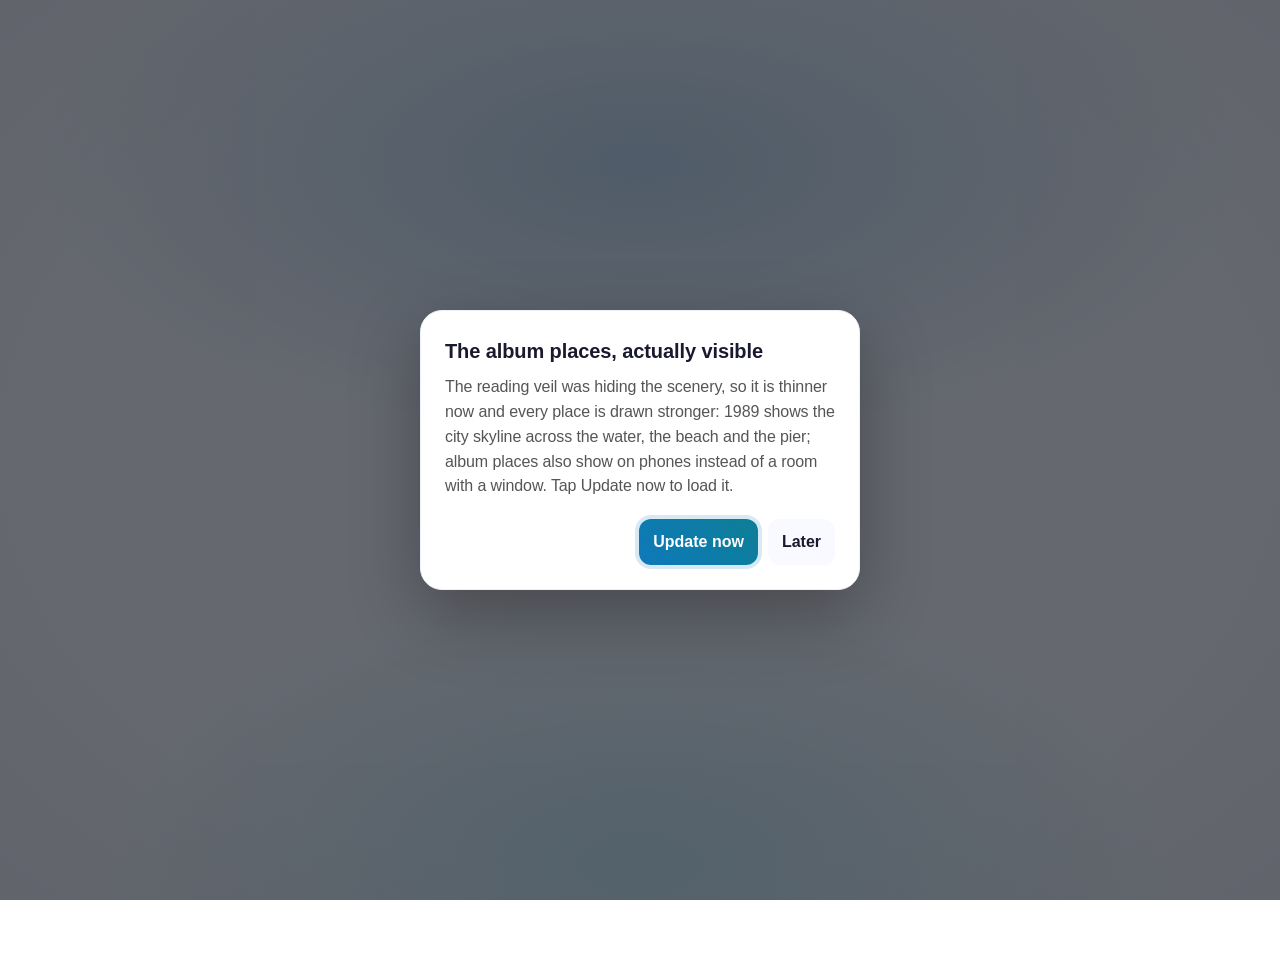
==== commit 4593e7c3: "Add files via upload" ====
--- a/admin.html
+++ b/admin.html
@@ -84,8 +84,8 @@
         html:not(.t-themed) .loading-overlay.t-splash.active { opacity: 0 !important; pointer-events: none !important; }
         html.t-themed .loading-overlay.t-splash.active { opacity: 1; pointer-events: auto; }
     </style>
-    <link rel="stylesheet" href="theme.css?v=1.17.23" />
-    <script src="theme.js?v=1.41.41"></script>
+    <link rel="stylesheet" href="theme.css?v=1.17.26" />
+    <script src="theme.js?v=1.41.44"></script>
 
     <style>
         * { margin: 0; padding: 0; box-sizing: border-box; }
--- a/theme.css
+++ b/theme.css
@@ -66,8 +66,8 @@
    stack it in front of its own atmosphere. */
 html {
     --tw-veil:
-        radial-gradient(104% 72% at 33% 32%, color-mix(in srgb, var(--theme-bg) 54%, transparent) 0%, color-mix(in srgb, var(--theme-bg) 30%, transparent) 52%, transparent 76%),
-        radial-gradient(86% 54% at 58% 76%, color-mix(in srgb, var(--theme-bg) 22%, transparent) 0%, transparent 80%);
+        radial-gradient(104% 72% at 33% 32%, color-mix(in srgb, var(--theme-bg) 40%, transparent) 0%, color-mix(in srgb, var(--theme-bg) 20%, transparent) 50%, transparent 74%),
+        radial-gradient(86% 54% at 58% 76%, color-mix(in srgb, var(--theme-bg) 14%, transparent) 0%, transparent 80%);
     /* Gradient headlines clip their text, so the fill must arrive with the first
        paint: fall back to the plain gradient until theme.js computes the darker
        text-safe version (see applyTheme). */
@@ -78,11 +78,13 @@
 @media (max-width: 760px) {
     html {
         --tw-veil:
-            radial-gradient(146% 64% at 50% 27%, color-mix(in srgb, var(--theme-bg) 56%, transparent) 0%, color-mix(in srgb, var(--theme-bg) 32%, transparent) 54%, transparent 82%),
-            radial-gradient(120% 52% at 50% 92%, color-mix(in srgb, var(--theme-bg) 26%, transparent) 0%, transparent 82%);
+            radial-gradient(146% 64% at 50% 27%, color-mix(in srgb, var(--theme-bg) 42%, transparent) 0%, color-mix(in srgb, var(--theme-bg) 22%, transparent) 54%, transparent 82%),
+            radial-gradient(120% 52% at 50% 92%, color-mix(in srgb, var(--theme-bg) 16%, transparent) 0%, transparent 82%);
     }
 }
 .theme-bg-shapes .shape { position: absolute; pointer-events: none; backface-visibility: hidden; }
+/* the scenery is the theme: keep its colour alive under the reading veil */
+.theme-bg-shapes { filter: saturate(1.35) contrast(1.08); }
 .theme-bg-shapes svg.shape { display: block; overflow: visible; }
 .theme-bg-shapes i { display: block; }
 
@@ -1830,12 +1832,12 @@
 [data-timawa-theme="taylor_fearless"][data-timawa-mode="dark"] .theme-bg-shapes{--tw-ink:#ddbc6a;--tw-ink2:#f1e5be;--tw-wall:#433631;--tw-wall2:#322923;--tw-floor:#7e643f;--tw-floor2:#5b482d;--tw-wood:#543e1e;--tw-wood2:#3f2e16;--tw-fabric:#907343;--tw-fabric2:#635031;--tw-metal:#aea18d;--tw-leaf:#597856;--tw-paper:#e0d6c4;--tw-glow:rgba(227, 201, 132, 0.3);--tw-warm:#fad598;--tw-rug:#785f3a;--tw-sky:#dcb062;--tw-sky2:#e6d2b0;--tw-sun:#ffd486;--tw-hill:#a8ab7a;--tw-sea:#e8bf86;--tw-city:#8a6a5a;--tw-stage:#937941;--tw-stage2:#73695e;--tw-stage3:#504a42;--tw-ember:#f4eac9;--tw-fh:16%}
 [data-timawa-theme="taylor_speaknow"] .theme-bg-base{background:linear-gradient(180deg,#fdfcfe 0%,#fbf9fd 58%,#f5f1f9 100%)}
 [data-timawa-theme="taylor_speaknow"][data-timawa-mode="dark"] .theme-bg-base{background:linear-gradient(180deg,#191520 0%,#251f2e 58%,#2e2738 100%)}
-[data-timawa-theme="taylor_speaknow"] .theme-bg-shapes{--tw-ink:color-mix(in srgb,#b79ad6 84%,#0f0c14);--tw-ink2:color-mix(in srgb,#e7d6f5 78%,#0f0c14);--tw-wall:#dfced9;--tw-wall2:#cbb5bf;--tw-floor:#605768;--tw-floor2:#3f3945;--tw-wood:#7e5854;--tw-wood2:#5d413e;--tw-fabric:#c3a8d7;--tw-fabric2:#876e99;--tw-metal:#4c4254;--tw-leaf:#6e9073;--tw-paper:#fef8f1;--tw-glow:rgba(205, 181, 228, 0.38);--tw-warm:#f8d6b5;--tw-rug:#a18ab1;--tw-sky:#a98ac0;--tw-sky2:#f7b58e;--tw-sun:#ffb27a;--tw-hill:#7b6b7e;--tw-sea:#c98a8a;--tw-city:#5f4a63;--tw-stage:#5b496b;--tw-stage2:#5f506a;--tw-stage3:#3f3546;--tw-ember:#ebddf7;--tw-fh:15%}
-[data-timawa-theme="taylor_speaknow"][data-timawa-mode="dark"] .theme-bg-shapes{--tw-ink:#bea4da;--tw-ink2:#e9d9f6;--tw-wall:#3c314a;--tw-wall2:#2c2437;--tw-floor:#494756;--tw-floor2:#35333e;--tw-wood:#4d3937;--tw-wood2:#3a2b29;--tw-fabric:#7c648b;--tw-fabric2:#564663;--tw-metal:#aa9e9c;--tw-leaf:#577563;--tw-paper:#dfd4cc;--tw-glow:rgba(205, 181, 228, 0.3);--tw-warm:#f8d1aa;--tw-rug:#685374;--tw-sky:#987cad;--tw-sky2:#dea380;--tw-sun:#ffb27a;--tw-hill:#7b6b7e;--tw-sea:#c98a8a;--tw-city:#5f4a63;--tw-stage:#7d6893;--tw-stage2:#6f6479;--tw-stage3:#4e4655;--tw-ember:#ede0f7;--tw-fh:15%}
+[data-timawa-theme="taylor_speaknow"] .theme-bg-shapes{--tw-ink:color-mix(in srgb,#b79ad6 84%,#0f0c14);--tw-ink2:color-mix(in srgb,#e7d6f5 78%,#0f0c14);--tw-wall:#dfced9;--tw-wall2:#cbb5bf;--tw-floor:#605768;--tw-floor2:#3f3945;--tw-wood:#7e5854;--tw-wood2:#5d413e;--tw-fabric:#c3a8d7;--tw-fabric2:#876e99;--tw-metal:#4c4254;--tw-leaf:#6e9073;--tw-paper:#fef8f1;--tw-glow:rgba(205, 181, 228, 0.38);--tw-warm:#f8d6b5;--tw-rug:#a18ab1;--tw-sky:#a98ac0;--tw-sky2:#f7b58e;--tw-sun:#ffb27a;--tw-hill:#7b6b7e;--tw-sea:#c98a8a;--tw-city:#5f4a63;--tw-stage:#5b496b;--tw-stage2:#5f506a;--tw-stage3:#3f3546;--tw-ember:#ebddf7;--tw-fh:17%}
+[data-timawa-theme="taylor_speaknow"][data-timawa-mode="dark"] .theme-bg-shapes{--tw-ink:#bea4da;--tw-ink2:#e9d9f6;--tw-wall:#3c314a;--tw-wall2:#2c2437;--tw-floor:#494756;--tw-floor2:#35333e;--tw-wood:#4d3937;--tw-wood2:#3a2b29;--tw-fabric:#7c648b;--tw-fabric2:#564663;--tw-metal:#aa9e9c;--tw-leaf:#577563;--tw-paper:#dfd4cc;--tw-glow:rgba(205, 181, 228, 0.3);--tw-warm:#f8d1aa;--tw-rug:#685374;--tw-sky:#987cad;--tw-sky2:#dea380;--tw-sun:#ffb27a;--tw-hill:#7b6b7e;--tw-sea:#c98a8a;--tw-city:#5f4a63;--tw-stage:#7d6893;--tw-stage2:#6f6479;--tw-stage3:#4e4655;--tw-ember:#ede0f7;--tw-fh:17%}
 [data-timawa-theme="taylor_red"] .theme-bg-base{background:linear-gradient(180deg,#fdf9f8 0%,#fbf3f2 58%,#f6e3e1 100%)}
 [data-timawa-theme="taylor_red"][data-timawa-mode="dark"] .theme-bg-base{background:linear-gradient(180deg,#190b0f 0%,#260f11 58%,#301113 100%)}
-[data-timawa-theme="taylor_red"] .theme-bg-shapes{--tw-ink:color-mix(in srgb,#c0392b 84%,#0f0c14);--tw-ink2:color-mix(in srgb,#e8a0a0 78%,#0f0c14);--tw-wall:#e2ad9f;--tw-wall2:#cf8e7b;--tw-floor:#7b422b;--tw-floor2:#512c1c;--tw-wood:#803f27;--tw-wood2:#5f2f1d;--tw-fabric:#ca5647;--tw-fabric2:#8d2e29;--tw-metal:#4d353c;--tw-leaf:#6e835f;--tw-paper:#fef5ec;--tw-glow:rgba(210, 103, 96, 0.38);--tw-warm:#f8c69b;--tw-rug:#a7483e;--tw-sky:#f5c46d;--tw-sky2:#ffe9c3;--tw-sun:#ffd486;--tw-hill:#a8ab7a;--tw-sea:#e8bf86;--tw-city:#8a6a5a;--tw-stage:#5f2023;--tw-stage2:#603841;--tw-stage3:#3f252b;--tw-ember:#ecafaf;--tw-fh:15%}
-[data-timawa-theme="taylor_red"][data-timawa-mode="dark"] .theme-bg-shapes{--tw-ink:#c64d40;--tw-ink2:#eaa8a8;--tw-wall:#3e1e28;--tw-wall2:#2e151c;--tw-floor:#663824;--tw-floor2:#49281a;--tw-wood:#4f2615;--tw-wood2:#3b1c10;--tw-fabric:#812c28;--tw-fabric2:#591f1e;--tw-metal:#ab9287;--tw-leaf:#586950;--tw-paper:#dfcec1;--tw-glow:rgba(210, 103, 96, 0.3);--tw-warm:#f8c191;--tw-rug:#6c2625;--tw-sky:#dcb062;--tw-sky2:#e6d2b0;--tw-sun:#ffd486;--tw-hill:#a8ab7a;--tw-sea:#e8bf86;--tw-city:#8a6a5a;--tw-stage:#822822;--tw-stage2:#6f4c53;--tw-stage3:#4e353a;--tw-ember:#eeb7b7;--tw-fh:15%}
+[data-timawa-theme="taylor_red"] .theme-bg-shapes{--tw-ink:color-mix(in srgb,#c0392b 84%,#0f0c14);--tw-ink2:color-mix(in srgb,#e8a0a0 78%,#0f0c14);--tw-wall:#e2ad9f;--tw-wall2:#cf8e7b;--tw-floor:#7b422b;--tw-floor2:#512c1c;--tw-wood:#803f27;--tw-wood2:#5f2f1d;--tw-fabric:#ca5647;--tw-fabric2:#8d2e29;--tw-metal:#4d353c;--tw-leaf:#6e835f;--tw-paper:#fef5ec;--tw-glow:rgba(210, 103, 96, 0.38);--tw-warm:#f8c69b;--tw-rug:#a7483e;--tw-sky:#f5c46d;--tw-sky2:#ffe9c3;--tw-sun:#ffd486;--tw-hill:#a8ab7a;--tw-sea:#e8bf86;--tw-city:#8a6a5a;--tw-stage:#5f2023;--tw-stage2:#603841;--tw-stage3:#3f252b;--tw-ember:#ecafaf;--tw-fh:20%}
+[data-timawa-theme="taylor_red"][data-timawa-mode="dark"] .theme-bg-shapes{--tw-ink:#c64d40;--tw-ink2:#eaa8a8;--tw-wall:#3e1e28;--tw-wall2:#2e151c;--tw-floor:#663824;--tw-floor2:#49281a;--tw-wood:#4f2615;--tw-wood2:#3b1c10;--tw-fabric:#812c28;--tw-fabric2:#591f1e;--tw-metal:#ab9287;--tw-leaf:#586950;--tw-paper:#dfcec1;--tw-glow:rgba(210, 103, 96, 0.3);--tw-warm:#f8c191;--tw-rug:#6c2625;--tw-sky:#dcb062;--tw-sky2:#e6d2b0;--tw-sun:#ffd486;--tw-hill:#a8ab7a;--tw-sea:#e8bf86;--tw-city:#8a6a5a;--tw-stage:#822822;--tw-stage2:#6f4c53;--tw-stage3:#4e353a;--tw-ember:#eeb7b7;--tw-fh:20%}
 [data-timawa-theme="taylor_1989"] .theme-bg-base{background:linear-gradient(180deg,#fbfcfd 0%,#f7fafb 58%,#edf3f6 100%)}
 [data-timawa-theme="taylor_1989"][data-timawa-mode="dark"] .theme-bg-base{background:linear-gradient(180deg,#13161e 0%,#1b222a 58%,#212a33 100%)}
 [data-timawa-theme="taylor_1989"] .theme-bg-shapes{--tw-ink:color-mix(in srgb,#7fa8bf 84%,#0f0c14);--tw-ink2:color-mix(in srgb,#dfe9ee 78%,#0f0c14);--tw-wall:#ccd3d1;--tw-wall2:#b5bbb6;--tw-floor:#535a63;--tw-floor2:#373b41;--tw-wood:#6f5c4e;--tw-wood2:#52443a;--tw-fabric:#93b4c4;--tw-fabric2:#62788a;--tw-metal:#444451;--tw-leaf:#6c9571;--tw-paper:#fdf9f1;--tw-glow:rgba(170, 197, 212, 0.38);--tw-warm:#f5dcb2;--tw-rug:#7b93a2;--tw-sky:#a9d8ef;--tw-sky2:#eef8ff;--tw-sun:#fff7d0;--tw-hill:#9dbb92;--tw-sea:#7fb6cf;--tw-city:#6b7f9a;--tw-stage:#434f62;--tw-stage2:#565666;--tw-stage3:#393943;--tw-ember:#e4edf1;--tw-fh:20%}
@@ -1866,8 +1868,8 @@
 [data-timawa-theme="taylor_ttpd"][data-timawa-mode="dark"] .theme-bg-shapes{--tw-ink:#98928b;--tw-ink2:#d9d3ca;--tw-wall:#332d38;--tw-wall2:#262129;--tw-floor:#806d58;--tw-floor2:#5c4e3f;--tw-wood:#453525;--tw-wood2:#34281c;--tw-fabric:#635958;--tw-fabric2:#453e40;--tw-metal:#a59b91;--tw-leaf:#547459;--tw-paper:#ddd3c6;--tw-glow:rgba(174, 167, 158, 0.3);--tw-warm:#f3cf9c;--tw-rug:#544a4b;--tw-sky:#7b8b96;--tw-sky2:#bec7cc;--tw-sun:#dfe8ee;--tw-hill:#6c7f74;--tw-sea:#7c99a8;--tw-city:#4a5a64;--tw-stage:#615b59;--tw-stage2:#676164;--tw-stage3:#484446;--tw-ember:#e0dbd3;--tw-fh:14%}
 [data-timawa-theme="taylor_showgirl"] .theme-bg-base{background:linear-gradient(180deg,#fefaf8 0%,#fdf6f3 58%,#fbeae2 100%)}
 [data-timawa-theme="taylor_showgirl"][data-timawa-mode="dark"] .theme-bg-base{background:linear-gradient(180deg,#1d1010 0%,#2c1712 58%,#371c14 100%)}
-[data-timawa-theme="taylor_showgirl"] .theme-bg-shapes{--tw-ink:color-mix(in srgb,#e06c32 84%,#0f0c14);--tw-ink2:color-mix(in srgb,#4fb39a 78%,#0f0c14);--tw-wall:#edbea2;--tw-wall2:#dca37e;--tw-floor:#824d2d;--tw-floor2:#56331e;--tw-wood:#894c29;--tw-wood2:#65381e;--tw-fabric:#e5814d;--tw-fabric2:#a2502d;--tw-metal:#513c3d;--tw-leaf:#4a885d;--tw-paper:#f4f6ec;--tw-glow:rgba(159, 140, 97, 0.38);--tw-warm:#cacb99;--tw-rug:#bc6a42;--tw-sky:#1a1030;--tw-sky2:#4a1a4e;--tw-sun:#ffd0e8;--tw-hill:#2a1a38;--tw-sea:#2a1a44;--tw-city:#0d0818;--tw-stage:#6c3526;--tw-stage2:#414240;--tw-stage3:#2b2c2a;--tw-ember:#6bbfaa;--tw-fh:15%}
-[data-timawa-theme="taylor_showgirl"][data-timawa-mode="dark"] .theme-bg-shapes{--tw-ink:#e37b46;--tw-ink2:#5db9a2;--tw-wall:#442829;--tw-wall2:#331d1d;--tw-floor:#6b4025;--tw-floor2:#4d2e1b;--tw-wood:#563016;--tw-wood2:#402410;--tw-fabric:#944a2c;--tw-fabric2:#663421;--tw-metal:#af9888;--tw-leaf:#366e4f;--tw-paper:#cdd0c1;--tw-glow:rgba(159, 140, 97, 0.3);--tw-warm:#cac78f;--tw-rug:#7c3e28;--tw-sky:#170e2b;--tw-sky2:#431746;--tw-sun:#ffd0e8;--tw-hill:#2a1a38;--tw-sea:#2a1a44;--tw-city:#0d0818;--tw-stage:#984a26;--tw-stage2:#2c5451;--tw-stage3:#1f3b39;--tw-ember:#79c5b2;--tw-fh:15%}
+[data-timawa-theme="taylor_showgirl"] .theme-bg-shapes{--tw-ink:color-mix(in srgb,#e06c32 84%,#0f0c14);--tw-ink2:color-mix(in srgb,#4fb39a 78%,#0f0c14);--tw-wall:#edbea2;--tw-wall2:#dca37e;--tw-floor:#824d2d;--tw-floor2:#56331e;--tw-wood:#894c29;--tw-wood2:#65381e;--tw-fabric:#e5814d;--tw-fabric2:#a2502d;--tw-metal:#513c3d;--tw-leaf:#4a885d;--tw-paper:#f4f6ec;--tw-glow:rgba(159, 140, 97, 0.38);--tw-warm:#cacb99;--tw-rug:#bc6a42;--tw-sky:#1a1030;--tw-sky2:#4a1a4e;--tw-sun:#ffd0e8;--tw-hill:#2a1a38;--tw-sea:#2a1a44;--tw-city:#0d0818;--tw-stage:#6c3526;--tw-stage2:#414240;--tw-stage3:#2b2c2a;--tw-ember:#6bbfaa;--tw-fh:17%}
+[data-timawa-theme="taylor_showgirl"][data-timawa-mode="dark"] .theme-bg-shapes{--tw-ink:#e37b46;--tw-ink2:#5db9a2;--tw-wall:#442829;--tw-wall2:#331d1d;--tw-floor:#6b4025;--tw-floor2:#4d2e1b;--tw-wood:#563016;--tw-wood2:#402410;--tw-fabric:#944a2c;--tw-fabric2:#663421;--tw-metal:#af9888;--tw-leaf:#366e4f;--tw-paper:#cdd0c1;--tw-glow:rgba(159, 140, 97, 0.3);--tw-warm:#cac78f;--tw-rug:#7c3e28;--tw-sky:#170e2b;--tw-sky2:#431746;--tw-sun:#ffd0e8;--tw-hill:#2a1a38;--tw-sea:#2a1a44;--tw-city:#0d0818;--tw-stage:#984a26;--tw-stage2:#2c5451;--tw-stage3:#1f3b39;--tw-ember:#79c5b2;--tw-fh:17%}
 [data-timawa-theme="olivia_sour"] .theme-bg-base{background:linear-gradient(180deg,#fcfbfd 0%,#f9f7fb 58%,#f1ecf6 100%)}
 [data-timawa-theme="olivia_sour"][data-timawa-mode="dark"] .theme-bg-base{background:linear-gradient(180deg,#16111e 0%,#20192b 58%,#281e34 100%)}
 [data-timawa-theme="olivia_sour"] .theme-bg-shapes{--tw-ink:color-mix(in srgb,#9b74c0 84%,#0f0c14);--tw-ink2:color-mix(in srgb,#d9c4ec 78%,#0f0c14);--tw-wall:#d6c1d2;--tw-wall2:#c0a6b6;--tw-floor:#744f55;--tw-floor2:#4d3438;--tw-wood:#774e4e;--tw-wood2:#583a3a;--tw-fabric:#ab88c5;--tw-fabric2:#75558b;--tw-metal:#483d51;--tw-leaf:#6b8c71;--tw-paper:#fdf7f1;--tw-glow:rgba(183, 152, 212, 0.38);--tw-warm:#f4d1b2;--tw-rug:#8e70a2;--tw-sky:#a98ac0;--tw-sky2:#f7b58e;--tw-sun:#ffb27a;--tw-hill:#7b6b7e;--tw-sea:#c98a8a;--tw-city:#5f4a63;--tw-stage:#4f3962;--tw-stage2:#584765;--tw-stage3:#3a2f43;--tw-ember:#dfcdef;--tw-fh:15%}
@@ -1898,20 +1900,20 @@
 [data-timawa-theme="ariana_dangerous"][data-timawa-mode="dark"] .theme-bg-shapes{--tw-ink:#5c5863;--tw-ink2:#b9b4c5;--tw-wall:#262030;--tw-wall2:#1b1722;--tw-floor:#2a232b;--tw-floor2:#1e191f;--tw-wood:#38281c;--tw-wood2:#2a1e15;--tw-fabric:#3d343f;--tw-fabric2:#2a242e;--tw-metal:#9d938c;--tw-leaf:#4c6c57;--tw-paper:#d9cfc5;--tw-glow:rgba(121, 116, 132, 0.3);--tw-warm:#e8c59a;--tw-rug:#362d37;--tw-sky:#170e2b;--tw-sky2:#431746;--tw-sun:#ffd0e8;--tw-hill:#2a1a38;--tw-sea:#2a1a44;--tw-city:#0d0818;--tw-stage:#35313c;--tw-stage2:#585261;--tw-stage3:#3e3944;--tw-ember:#c5c1cf;--tw-fh:15%}
 [data-timawa-theme="ariana_sweetener"] .theme-bg-base{background:linear-gradient(180deg,#fefcfb 0%,#fdf9f7 58%,#faf2ec 100%)}
 [data-timawa-theme="ariana_sweetener"][data-timawa-mode="dark"] .theme-bg-base{background:linear-gradient(180deg,#1c1617 0%,#2b211e 58%,#362824 100%)}
-[data-timawa-theme="ariana_sweetener"] .theme-bg-shapes{--tw-ink:color-mix(in srgb,#dba277 84%,#0f0c14);--tw-ink2:color-mix(in srgb,#f5d9ad 78%,#0f0c14);--tw-wall:#ecd1b9;--tw-wall2:#dab899;--tw-floor:#95714f;--tw-floor2:#624b34;--tw-wood:#875a3b;--tw-wood2:#64432c;--tw-fabric:#e1ae87;--tw-fabric2:#9f745b;--tw-metal:#514347;--tw-leaf:#729162;--tw-paper:#fef8ed;--tw-glow:rgba(231, 187, 143, 0.38);--tw-warm:#fcd79f;--tw-rug:#b98e71;--tw-sky:#a9d8ef;--tw-sky2:#eef8ff;--tw-sun:#fff7d0;--tw-hill:#9dbb92;--tw-sea:#7fb6cf;--tw-city:#6b7f9a;--tw-stage:#6a4c43;--tw-stage2:#67524d;--tw-stage3:#443633;--tw-ember:#f7dfba;--tw-fh:15%}
-[data-timawa-theme="ariana_sweetener"][data-timawa-mode="dark"] .theme-bg-shapes{--tw-ink:#dfab85;--tw-ink2:#f6dcb4;--tw-wall:#433337;--tw-wall2:#322628;--tw-floor:#7e6144;--tw-floor2:#5b4631;--tw-wood:#553b24;--tw-wood2:#402c1b;--tw-fabric:#916954;--tw-fabric2:#64493d;--tw-metal:#ae9e91;--tw-leaf:#5b7653;--tw-paper:#e1d5c3;--tw-glow:rgba(231, 187, 143, 0.3);--tw-warm:#fcd294;--tw-rug:#795748;--tw-sky:#98c2d7;--tw-sky2:#d6dfe6;--tw-sun:#fff7d0;--tw-hill:#9dbb92;--tw-sea:#7fb6cf;--tw-city:#6b7f9a;--tw-stage:#946d54;--tw-stage2:#756559;--tw-stage3:#52473e;--tw-ember:#f7e2c1;--tw-fh:15%}
+[data-timawa-theme="ariana_sweetener"] .theme-bg-shapes{--tw-ink:color-mix(in srgb,#dba277 84%,#0f0c14);--tw-ink2:color-mix(in srgb,#f5d9ad 78%,#0f0c14);--tw-wall:#ecd1b9;--tw-wall2:#dab899;--tw-floor:#95714f;--tw-floor2:#624b34;--tw-wood:#875a3b;--tw-wood2:#64432c;--tw-fabric:#e1ae87;--tw-fabric2:#9f745b;--tw-metal:#514347;--tw-leaf:#729162;--tw-paper:#fef8ed;--tw-glow:rgba(231, 187, 143, 0.38);--tw-warm:#fcd79f;--tw-rug:#b98e71;--tw-sky:#a9d8ef;--tw-sky2:#eef8ff;--tw-sun:#fff7d0;--tw-hill:#9dbb92;--tw-sea:#7fb6cf;--tw-city:#6b7f9a;--tw-stage:#6a4c43;--tw-stage2:#67524d;--tw-stage3:#443633;--tw-ember:#f7dfba;--tw-fh:20%}
+[data-timawa-theme="ariana_sweetener"][data-timawa-mode="dark"] .theme-bg-shapes{--tw-ink:#dfab85;--tw-ink2:#f6dcb4;--tw-wall:#433337;--tw-wall2:#322628;--tw-floor:#7e6144;--tw-floor2:#5b4631;--tw-wood:#553b24;--tw-wood2:#402c1b;--tw-fabric:#916954;--tw-fabric2:#64493d;--tw-metal:#ae9e91;--tw-leaf:#5b7653;--tw-paper:#e1d5c3;--tw-glow:rgba(231, 187, 143, 0.3);--tw-warm:#fcd294;--tw-rug:#795748;--tw-sky:#98c2d7;--tw-sky2:#d6dfe6;--tw-sun:#fff7d0;--tw-hill:#9dbb92;--tw-sea:#7fb6cf;--tw-city:#6b7f9a;--tw-stage:#946d54;--tw-stage2:#756559;--tw-stage3:#52473e;--tw-ember:#f7e2c1;--tw-fh:20%}
 [data-timawa-theme="ariana_tun"] .theme-bg-base{background:linear-gradient(180deg,#fdfafc 0%,#fbf6f9 58%,#f6ebf1 100%)}
 [data-timawa-theme="ariana_tun"][data-timawa-mode="dark"] .theme-bg-base{background:linear-gradient(180deg,#19111a 0%,#261824 58%,#2f1d2b 100%)}
-[data-timawa-theme="ariana_tun"] .theme-bg-shapes{--tw-ink:color-mix(in srgb,#bf7098 84%,#0f0c14);--tw-ink2:color-mix(in srgb,#f0d6e2 78%,#0f0c14);--tw-wall:#e2c0c4;--tw-wall2:#cfa4a6;--tw-floor:#7c4e4c;--tw-floor2:#523332;--tw-wood:#804d44;--tw-wood2:#5f3932;--tw-fabric:#c984a3;--tw-fabric2:#8c5371;--tw-metal:#4d3c4b;--tw-leaf:#70906e;--tw-paper:#fef8f0;--tw-glow:rgba(213, 158, 185, 0.38);--tw-warm:#fad6af;--tw-rug:#a66d87;--tw-sky:#a9d8ef;--tw-sky2:#eef8ff;--tw-sun:#fff7d0;--tw-hill:#9dbb92;--tw-sea:#7fb6cf;--tw-city:#6b7f9a;--tw-stage:#5e3751;--tw-stage2:#624b5e;--tw-stage3:#41313e;--tw-ember:#f2dde7;--tw-fh:15%}
-[data-timawa-theme="ariana_tun"][data-timawa-mode="dark"] .theme-bg-shapes{--tw-ink:#c57ea2;--tw-ink2:#f1d9e4;--tw-wall:#3d293e;--tw-wall2:#2e1e2d;--tw-floor:#66413e;--tw-floor2:#492f2d;--tw-wood:#4f312a;--tw-wood2:#3b2520;--tw-fabric:#804c67;--tw-fabric2:#59354a;--tw-metal:#ab9894;--tw-leaf:#59755f;--tw-paper:#e0d4c9;--tw-glow:rgba(213, 158, 185, 0.3);--tw-warm:#fad1a4;--tw-rug:#6c4057;--tw-sky:#98c2d7;--tw-sky2:#d6dfe6;--tw-sun:#fff7d0;--tw-hill:#9dbb92;--tw-sea:#7fb6cf;--tw-city:#6b7f9a;--tw-stage:#824c6a;--tw-stage2:#736470;--tw-stage3:#50464e;--tw-ember:#f4e0e9;--tw-fh:15%}
+[data-timawa-theme="ariana_tun"] .theme-bg-shapes{--tw-ink:color-mix(in srgb,#bf7098 84%,#0f0c14);--tw-ink2:color-mix(in srgb,#f0d6e2 78%,#0f0c14);--tw-wall:#e2c0c4;--tw-wall2:#cfa4a6;--tw-floor:#7c4e4c;--tw-floor2:#523332;--tw-wood:#804d44;--tw-wood2:#5f3932;--tw-fabric:#c984a3;--tw-fabric2:#8c5371;--tw-metal:#4d3c4b;--tw-leaf:#70906e;--tw-paper:#fef8f0;--tw-glow:rgba(213, 158, 185, 0.38);--tw-warm:#fad6af;--tw-rug:#a66d87;--tw-sky:#a9d8ef;--tw-sky2:#eef8ff;--tw-sun:#fff7d0;--tw-hill:#9dbb92;--tw-sea:#7fb6cf;--tw-city:#6b7f9a;--tw-stage:#5e3751;--tw-stage2:#624b5e;--tw-stage3:#41313e;--tw-ember:#f2dde7;--tw-fh:24%}
+[data-timawa-theme="ariana_tun"][data-timawa-mode="dark"] .theme-bg-shapes{--tw-ink:#c57ea2;--tw-ink2:#f1d9e4;--tw-wall:#3d293e;--tw-wall2:#2e1e2d;--tw-floor:#66413e;--tw-floor2:#492f2d;--tw-wood:#4f312a;--tw-wood2:#3b2520;--tw-fabric:#804c67;--tw-fabric2:#59354a;--tw-metal:#ab9894;--tw-leaf:#59755f;--tw-paper:#e0d4c9;--tw-glow:rgba(213, 158, 185, 0.3);--tw-warm:#fad1a4;--tw-rug:#6c4057;--tw-sky:#98c2d7;--tw-sky2:#d6dfe6;--tw-sun:#fff7d0;--tw-hill:#9dbb92;--tw-sea:#7fb6cf;--tw-city:#6b7f9a;--tw-stage:#824c6a;--tw-stage2:#736470;--tw-stage3:#50464e;--tw-ember:#f4e0e9;--tw-fh:24%}
 [data-timawa-theme="ariana_positions"] .theme-bg-base{background:linear-gradient(180deg,#fcfcfd 0%,#faf9fb 58%,#f3f1f6 100%)}
 [data-timawa-theme="ariana_positions"][data-timawa-mode="dark"] .theme-bg-base{background:linear-gradient(180deg,#17151e 0%,#231f2b 58%,#2b2734 100%)}
 [data-timawa-theme="ariana_positions"] .theme-bg-shapes{--tw-ink:color-mix(in srgb,#ac9bc0 84%,#0f0c14);--tw-ink2:color-mix(in srgb,#e6deef 78%,#0f0c14);--tw-wall:#dcced2;--tw-wall2:#c7b5b6;--tw-floor:#5d5763;--tw-floor2:#3d3941;--tw-wood:#7b584e;--tw-wood2:#5b413a;--tw-fabric:#b9a9c5;--tw-fabric2:#806f8b;--tw-metal:#4a4251;--tw-leaf:#6e9272;--tw-paper:#fef8f1;--tw-glow:rgba(198, 185, 213, 0.38);--tw-warm:#f8d8b3;--tw-rug:#998aa2;--tw-sky:#0f1730;--tw-sky2:#31456e;--tw-sun:#eaf1ff;--tw-hill:#1e2c3c;--tw-sea:#1b3350;--tw-city:#0b1120;--tw-stage:#564962;--tw-stage2:#5e5366;--tw-stage3:#3e3743;--tw-ember:#eae3f2;--tw-fh:20%}
 [data-timawa-theme="ariana_positions"][data-timawa-mode="dark"] .theme-bg-shapes{--tw-ink:#b4a5c6;--tw-ink2:#e8e1f0;--tw-wall:#3a3146;--tw-wall2:#2b2534;--tw-floor:#484753;--tw-floor2:#34333c;--tw-wood:#4b3932;--tw-wood2:#382b26;--tw-fabric:#75657e;--tw-fabric2:#51465a;--tw-metal:#a89e99;--tw-leaf:#577762;--tw-paper:#dfd5cb;--tw-glow:rgba(198, 185, 213, 0.3);--tw-warm:#f8d3a8;--tw-rug:#63546a;--tw-sky:#0e152b;--tw-sky2:#2c3e63;--tw-sun:#eaf1ff;--tw-hill:#1e2c3c;--tw-sea:#1b3350;--tw-city:#0b1120;--tw-stage:#756984;--tw-stage2:#6e6776;--tw-stage3:#4d4853;--tw-ember:#ece6f3;--tw-fh:20%}
 [data-timawa-theme="ariana_eternal"] .theme-bg-base{background:linear-gradient(180deg,#fefcfa 0%,#fdfaf5 58%,#faf3e8 100%)}
 [data-timawa-theme="ariana_eternal"][data-timawa-mode="dark"] .theme-bg-base{background:linear-gradient(180deg,#1c1614 0%,#2b221a 58%,#352a1e 100%)}
-[data-timawa-theme="ariana_eternal"] .theme-bg-shapes{--tw-ink:color-mix(in srgb,#d9a95c 84%,#0f0c14);--tw-ink2:color-mix(in srgb,#f5e0b8 78%,#0f0c14);--tw-wall:#ebd3b0;--tw-wall2:#d9bb8e;--tw-floor:#a1815c;--tw-floor2:#6a553d;--tw-wood:#875c34;--tw-wood2:#644426;--tw-fabric:#dfb471;--tw-fabric2:#9d7849;--tw-metal:#504443;--tw-leaf:#729264;--tw-paper:#fef8ee;--tw-glow:rgba(230, 194, 133, 0.38);--tw-warm:#fcd9a2;--tw-rug:#b8935f;--tw-sky:#a9d8ef;--tw-sky2:#eef8ff;--tw-sun:#fff7d0;--tw-hill:#9dbb92;--tw-sea:#7fb6cf;--tw-city:#6b7f9a;--tw-stage:#694f38;--tw-stage2:#67554c;--tw-stage3:#443832;--tw-ember:#f7e5c3;--tw-fh:15%}
-[data-timawa-theme="ariana_eternal"][data-timawa-mode="dark"] .theme-bg-shapes{--tw-ink:#ddb26c;--tw-ink2:#f6e2be;--tw-wall:#433432;--tw-wall2:#322724;--tw-floor:#8b7253;--tw-floor2:#64523c;--tw-wood:#543c1e;--tw-wood2:#3f2d16;--tw-fabric:#906d44;--tw-fabric2:#634c32;--tw-metal:#ae9f8d;--tw-leaf:#5b7756;--tw-paper:#e1d5c4;--tw-glow:rgba(230, 194, 133, 0.3);--tw-warm:#fcd498;--tw-rug:#785a3b;--tw-sky:#98c2d7;--tw-sky2:#d6dfe6;--tw-sun:#fff7d0;--tw-hill:#9dbb92;--tw-sea:#7fb6cf;--tw-city:#6b7f9a;--tw-stage:#937242;--tw-stage2:#75685e;--tw-stage3:#524942;--tw-ember:#f7e7c9;--tw-fh:15%}
+[data-timawa-theme="ariana_eternal"] .theme-bg-shapes{--tw-ink:color-mix(in srgb,#d9a95c 84%,#0f0c14);--tw-ink2:color-mix(in srgb,#f5e0b8 78%,#0f0c14);--tw-wall:#ebd3b0;--tw-wall2:#d9bb8e;--tw-floor:#a1815c;--tw-floor2:#6a553d;--tw-wood:#875c34;--tw-wood2:#644426;--tw-fabric:#dfb471;--tw-fabric2:#9d7849;--tw-metal:#504443;--tw-leaf:#729264;--tw-paper:#fef8ee;--tw-glow:rgba(230, 194, 133, 0.38);--tw-warm:#fcd9a2;--tw-rug:#b8935f;--tw-sky:#a9d8ef;--tw-sky2:#eef8ff;--tw-sun:#fff7d0;--tw-hill:#9dbb92;--tw-sea:#7fb6cf;--tw-city:#6b7f9a;--tw-stage:#694f38;--tw-stage2:#67554c;--tw-stage3:#443832;--tw-ember:#f7e5c3;--tw-fh:20%}
+[data-timawa-theme="ariana_eternal"][data-timawa-mode="dark"] .theme-bg-shapes{--tw-ink:#ddb26c;--tw-ink2:#f6e2be;--tw-wall:#433432;--tw-wall2:#322724;--tw-floor:#8b7253;--tw-floor2:#64523c;--tw-wood:#543c1e;--tw-wood2:#3f2d16;--tw-fabric:#906d44;--tw-fabric2:#634c32;--tw-metal:#ae9f8d;--tw-leaf:#5b7756;--tw-paper:#e1d5c4;--tw-glow:rgba(230, 194, 133, 0.3);--tw-warm:#fcd498;--tw-rug:#785a3b;--tw-sky:#98c2d7;--tw-sky2:#d6dfe6;--tw-sun:#fff7d0;--tw-hill:#9dbb92;--tw-sea:#7fb6cf;--tw-city:#6b7f9a;--tw-stage:#937242;--tw-stage2:#75685e;--tw-stage3:#524942;--tw-ember:#f7e7c9;--tw-fh:20%}
 [data-timawa-theme="conan_kidkrow"] .theme-bg-base{background:linear-gradient(180deg,#f9fafb 0%,#f4f5f7 58%,#e5e9ec 100%)}
 [data-timawa-theme="conan_kidkrow"][data-timawa-mode="dark"] .theme-bg-base{background:linear-gradient(180deg,#0d0f17 0%,#11151f 58%,#141a24 100%)}
 [data-timawa-theme="conan_kidkrow"] .theme-bg-shapes{--tw-ink:color-mix(in srgb,#43607a 84%,#0f0c14);--tw-ink2:color-mix(in srgb,#b9ccd9 78%,#0f0c14);--tw-wall:#b8baba;--tw-wall2:#9d9e9a;--tw-floor:#464a54;--tw-floor2:#2e3137;--tw-wood:#60493c;--tw-wood2:#47362c;--tw-fabric:#61778a;--tw-fabric2:#3a485d;--tw-metal:#3b3a47;--tw-leaf:#638e6c;--tw-paper:#fbf7f0;--tw-glow:rgba(120, 145, 165, 0.38);--tw-warm:#ead3ac;--tw-rug:#536273;--tw-sky:#a98ac0;--tw-sky2:#f7b58e;--tw-sun:#ffb27a;--tw-hill:#7b6b7e;--tw-sea:#c98a8a;--tw-city:#5f4a63;--tw-stage:#2a3045;--tw-stage2:#464758;--tw-stage3:#2e2f3a;--tw-ember:#c4d4df;--tw-fh:20%}
@@ -1946,8 +1948,8 @@
 [data-timawa-theme="maki_kolor"][data-timawa-mode="dark"] .theme-bg-shapes{--tw-ink:#d66979;--tw-ink2:#f3c8ce;--tw-wall:#412434;--tw-wall2:#311a26;--tw-floor:#7c5642;--tw-floor2:#593e30;--tw-wood:#532c21;--tw-wood2:#3e2119;--tw-fabric:#8b3e4d;--tw-fabric2:#602c38;--tw-metal:#ad968f;--tw-leaf:#5a715a;--tw-paper:#e0d2c6;--tw-glow:rgba(224, 136, 149, 0.3);--tw-warm:#fbcb9d;--tw-rug:#743542;--tw-sky:#98c2d7;--tw-sky2:#d6dfe6;--tw-sun:#fff7d0;--tw-hill:#9dbb92;--tw-sea:#7fb6cf;--tw-city:#6b7f9a;--tw-stage:#8e3c4b;--tw-stage2:#735b66;--tw-stage3:#504047;--tw-ember:#f5d1d7;--tw-fh:18%}
 [data-timawa-theme="lany_lany"] .theme-bg-base{background:linear-gradient(180deg,#f8f9fa 0%,#f2f3f5 58%,#e1e3e8 100%)}
 [data-timawa-theme="lany_lany"][data-timawa-mode="dark"] .theme-bg-base{background:linear-gradient(180deg,#0a0b14 0%,#0c0f1a 58%,#0e111e 100%)}
-[data-timawa-theme="lany_lany"] .theme-bg-shapes{--tw-ink:color-mix(in srgb,#27395e 84%,#0f0c14);--tw-ink2:color-mix(in srgb,#8fa9d9 78%,#0f0c14);--tw-wall:#aeadb0;--tw-wall2:#928e8f;--tw-floor:#312c38;--tw-floor2:#201d25;--tw-wood:#593f35;--tw-wood2:#422f27;--tw-fabric:#4a5672;--tw-fabric2:#282e4a;--tw-metal:#373543;--tw-leaf:#59856c;--tw-paper:#f8f5f0;--tw-glow:rgba(86, 107, 149, 0.38);--tw-warm:#ddc8ac;--tw-rug:#404860;--tw-sky:#0f1730;--tw-sky2:#31456e;--tw-sun:#eaf1ff;--tw-hill:#1e2c3c;--tw-sea:#1b3350;--tw-city:#0b1120;--tw-stage:#1e2039;--tw-stage2:#383a54;--tw-stage3:#252637;--tw-ember:#a1b7df;--tw-fh:15%}
-[data-timawa-theme="lany_lany"][data-timawa-mode="dark"] .theme-bg-shapes{--tw-ink:#3d4d6e;--tw-ink2:#98b0dc;--tw-wall:#1f1e32;--tw-wall2:#151524;--tw-floor:#25212d;--tw-floor2:#1b1820;--tw-wood:#31261f;--tw-wood2:#251c17;--tw-fabric:#282c46;--tw-fabric2:#1c1f33;--tw-metal:#99928e;--tw-leaf:#446b5d;--tw-paper:#d5cfc8;--tw-glow:rgba(86, 107, 149, 0.3);--tw-warm:#ddc4a2;--tw-rug:#25263d;--tw-sky:#0e152b;--tw-sky2:#2c3e63;--tw-sun:#eaf1ff;--tw-hill:#1e2c3c;--tw-sea:#1b3350;--tw-city:#0b1120;--tw-stage:#1d2843;--tw-stage2:#48506c;--tw-stage3:#32384c;--tw-ember:#aabee2;--tw-fh:15%}
+[data-timawa-theme="lany_lany"] .theme-bg-shapes{--tw-ink:color-mix(in srgb,#27395e 84%,#0f0c14);--tw-ink2:color-mix(in srgb,#8fa9d9 78%,#0f0c14);--tw-wall:#aeadb0;--tw-wall2:#928e8f;--tw-floor:#312c38;--tw-floor2:#201d25;--tw-wood:#593f35;--tw-wood2:#422f27;--tw-fabric:#4a5672;--tw-fabric2:#282e4a;--tw-metal:#373543;--tw-leaf:#59856c;--tw-paper:#f8f5f0;--tw-glow:rgba(86, 107, 149, 0.38);--tw-warm:#ddc8ac;--tw-rug:#404860;--tw-sky:#0f1730;--tw-sky2:#31456e;--tw-sun:#eaf1ff;--tw-hill:#1e2c3c;--tw-sea:#1b3350;--tw-city:#0b1120;--tw-stage:#1e2039;--tw-stage2:#383a54;--tw-stage3:#252637;--tw-ember:#a1b7df;--tw-fh:17%}
+[data-timawa-theme="lany_lany"][data-timawa-mode="dark"] .theme-bg-shapes{--tw-ink:#3d4d6e;--tw-ink2:#98b0dc;--tw-wall:#1f1e32;--tw-wall2:#151524;--tw-floor:#25212d;--tw-floor2:#1b1820;--tw-wood:#31261f;--tw-wood2:#251c17;--tw-fabric:#282c46;--tw-fabric2:#1c1f33;--tw-metal:#99928e;--tw-leaf:#446b5d;--tw-paper:#d5cfc8;--tw-glow:rgba(86, 107, 149, 0.3);--tw-warm:#ddc4a2;--tw-rug:#25263d;--tw-sky:#0e152b;--tw-sky2:#2c3e63;--tw-sun:#eaf1ff;--tw-hill:#1e2c3c;--tw-sea:#1b3350;--tw-city:#0b1120;--tw-stage:#1d2843;--tw-stage2:#48506c;--tw-stage3:#32384c;--tw-ember:#aabee2;--tw-fh:17%}
 [data-timawa-theme="lany_malibu"] .theme-bg-base{background:linear-gradient(180deg,#f8f9fa 0%,#f2f4f6 58%,#e0e5eb 100%)}
 [data-timawa-theme="lany_malibu"][data-timawa-mode="dark"] .theme-bg-base{background:linear-gradient(180deg,#0a0c16 0%,#0c111d 58%,#0e1422 100%)}
 [data-timawa-theme="lany_malibu"] .theme-bg-shapes{--tw-ink:color-mix(in srgb,#25456e 84%,#0f0c14);--tw-ink2:color-mix(in srgb,#9ab8d9 78%,#0f0c14);--tw-wall:#aeb1b6;--tw-wall2:#919396;--tw-floor:#404451;--tw-floor2:#2a2d35;--tw-wood:#584239;--tw-wood2:#41312a;--tw-fabric:#486080;--tw-fabric2:#273655;--tw-metal:#373646;--tw-leaf:#5c896c;--tw-paper:#f9f6f0;--tw-glow:rgba(90, 121, 158, 0.38);--tw-warm:#e1cdac;--tw-rug:#3f506b;--tw-sky:#0f1730;--tw-sky2:#31456e;--tw-sun:#eaf1ff;--tw-hill:#1e2c3c;--tw-sea:#1b3350;--tw-city:#0b1120;--tw-stage:#1d2540;--tw-stage2:#3b3f57;--tw-stage3:#272a39;--tw-ember:#aac3df;--tw-fh:20%}
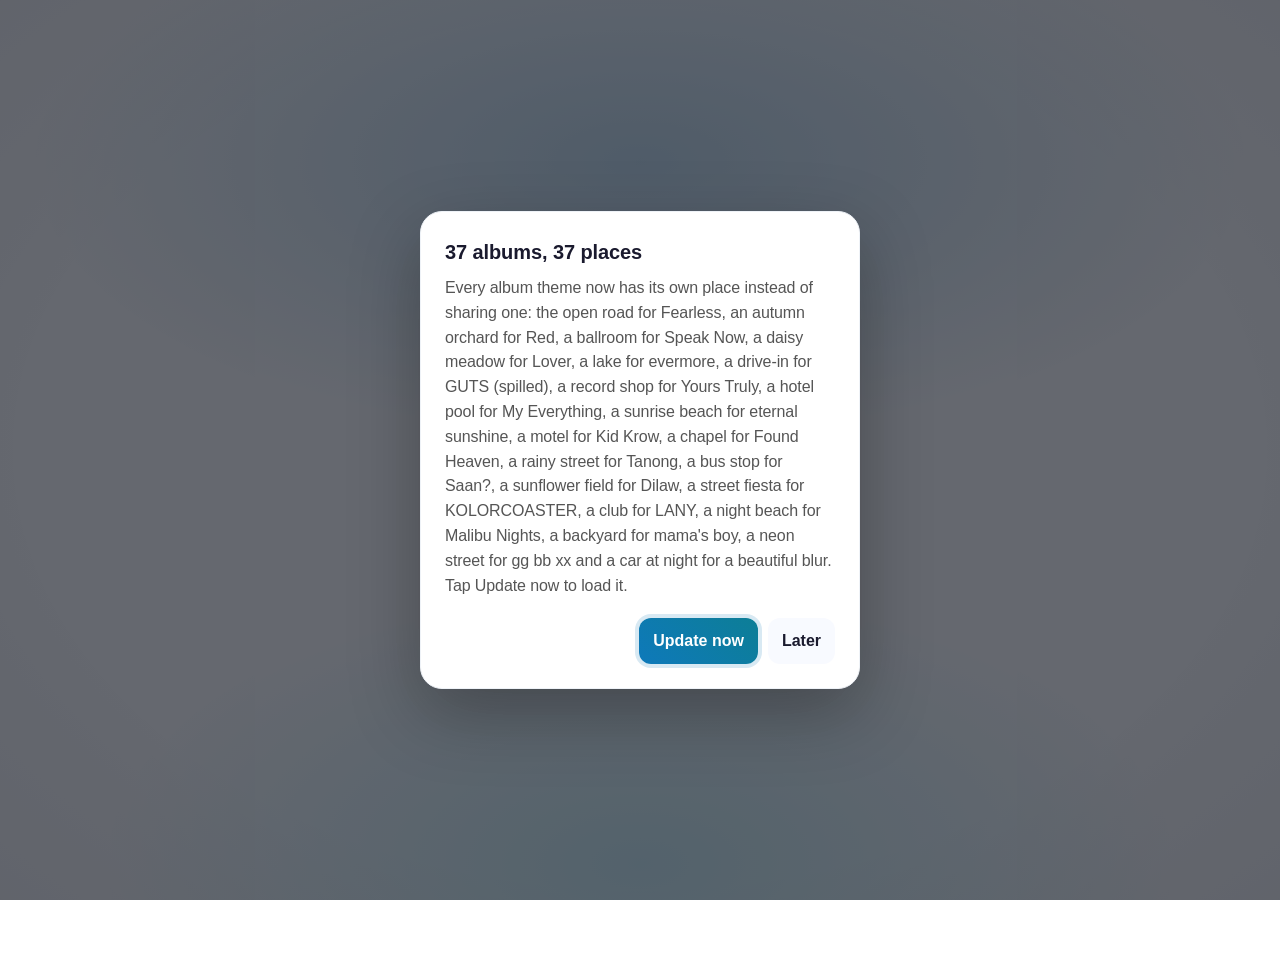
==== commit 287f916c: "Add files via upload" ====
--- a/admin.html
+++ b/admin.html
@@ -84,8 +84,8 @@
         html:not(.t-themed) .loading-overlay.t-splash.active { opacity: 0 !important; pointer-events: none !important; }
         html.t-themed .loading-overlay.t-splash.active { opacity: 1; pointer-events: auto; }
     </style>
-    <link rel="stylesheet" href="theme.css?v=1.17.26" />
-    <script src="theme.js?v=1.41.44"></script>
+    <link rel="stylesheet" href="theme.css?v=1.17.27" />
+    <script src="theme.js?v=1.41.46"></script>
 
     <style>
         * { margin: 0; padding: 0; box-sizing: border-box; }
--- a/theme.css
+++ b/theme.css
@@ -1828,16 +1828,16 @@
 [data-timawa-theme="taylor_debut"][data-timawa-mode="dark"] .theme-bg-shapes{--tw-ink:#9ac5b6;--tw-ink2:#e4d3a4;--tw-wall:#343942;--tw-wall2:#262a31;--tw-floor:#5f4c38;--tw-floor2:#443728;--tw-wood:#45412f;--tw-wood2:#343123;--tw-fabric:#657a74;--tw-fabric2:#465553;--tw-metal:#a5a297;--tw-leaf:#567450;--tw-paper:#ded3c1;--tw-glow:rgba(180, 198, 166, 0.3);--tw-warm:#f6cf8f;--tw-rug:#566562;--tw-sky:#dcb062;--tw-sky2:#e6d2b0;--tw-sun:#ffd486;--tw-hill:#a8ab7a;--tw-sea:#e8bf86;--tw-city:#8a6a5a;--tw-stage:#628078;--tw-stage2:#6c6152;--tw-stage3:#4c4439;--tw-ember:#e9dbb4;--tw-fh:16%}
 [data-timawa-theme="taylor_fearless"] .theme-bg-base{background:linear-gradient(180deg,#fefdfa 0%,#fdfaf5 58%,#faf4e8 100%)}
 [data-timawa-theme="taylor_fearless"][data-timawa-mode="dark"] .theme-bg-base{background:linear-gradient(180deg,#1c1714 0%,#2b2419 58%,#352c1d 100%)}
-[data-timawa-theme="taylor_fearless"] .theme-bg-shapes{--tw-ink:color-mix(in srgb,#d9b45a 84%,#0f0c14);--tw-ink2:color-mix(in srgb,#f0e3b8 78%,#0f0c14);--tw-wall:#ebd7af;--tw-wall2:#d9bf8e;--tw-floor:#947549;--tw-floor2:#624d30;--tw-wood:#875f34;--tw-wood2:#644626;--tw-fabric:#dfbe6f;--tw-fabric2:#9d8048;--tw-metal:#504643;--tw-leaf:#709364;--tw-paper:#fef9ee;--tw-glow:rgba(227, 201, 132, 0.38);--tw-warm:#fadaa2;--tw-rug:#b89b5e;--tw-sky:#f5c46d;--tw-sky2:#ffe9c3;--tw-sun:#ffd486;--tw-hill:#a8ab7a;--tw-sea:#e8bf86;--tw-city:#8a6a5a;--tw-stage:#695437;--tw-stage2:#65574c;--tw-stage3:#433932;--tw-ember:#f2e7c3;--tw-fh:16%}
-[data-timawa-theme="taylor_fearless"][data-timawa-mode="dark"] .theme-bg-shapes{--tw-ink:#ddbc6a;--tw-ink2:#f1e5be;--tw-wall:#433631;--tw-wall2:#322923;--tw-floor:#7e643f;--tw-floor2:#5b482d;--tw-wood:#543e1e;--tw-wood2:#3f2e16;--tw-fabric:#907343;--tw-fabric2:#635031;--tw-metal:#aea18d;--tw-leaf:#597856;--tw-paper:#e0d6c4;--tw-glow:rgba(227, 201, 132, 0.3);--tw-warm:#fad598;--tw-rug:#785f3a;--tw-sky:#dcb062;--tw-sky2:#e6d2b0;--tw-sun:#ffd486;--tw-hill:#a8ab7a;--tw-sea:#e8bf86;--tw-city:#8a6a5a;--tw-stage:#937941;--tw-stage2:#73695e;--tw-stage3:#504a42;--tw-ember:#f4eac9;--tw-fh:16%}
+[data-timawa-theme="taylor_fearless"] .theme-bg-shapes{--tw-ink:color-mix(in srgb,#d9b45a 84%,#0f0c14);--tw-ink2:color-mix(in srgb,#f0e3b8 78%,#0f0c14);--tw-wall:#ebd7af;--tw-wall2:#d9bf8e;--tw-floor:#947549;--tw-floor2:#624d30;--tw-wood:#875f34;--tw-wood2:#644626;--tw-fabric:#dfbe6f;--tw-fabric2:#9d8048;--tw-metal:#504643;--tw-leaf:#709364;--tw-paper:#fef9ee;--tw-glow:rgba(227, 201, 132, 0.38);--tw-warm:#fadaa2;--tw-rug:#b89b5e;--tw-sky:#f5c46d;--tw-sky2:#ffe9c3;--tw-sun:#ffd486;--tw-hill:#a8ab7a;--tw-sea:#e8bf86;--tw-city:#8a6a5a;--tw-stage:#695437;--tw-stage2:#65574c;--tw-stage3:#433932;--tw-ember:#f2e7c3;--tw-fh:24%}
+[data-timawa-theme="taylor_fearless"][data-timawa-mode="dark"] .theme-bg-shapes{--tw-ink:#ddbc6a;--tw-ink2:#f1e5be;--tw-wall:#433631;--tw-wall2:#322923;--tw-floor:#7e643f;--tw-floor2:#5b482d;--tw-wood:#543e1e;--tw-wood2:#3f2e16;--tw-fabric:#907343;--tw-fabric2:#635031;--tw-metal:#aea18d;--tw-leaf:#597856;--tw-paper:#e0d6c4;--tw-glow:rgba(227, 201, 132, 0.3);--tw-warm:#fad598;--tw-rug:#785f3a;--tw-sky:#dcb062;--tw-sky2:#e6d2b0;--tw-sun:#ffd486;--tw-hill:#a8ab7a;--tw-sea:#e8bf86;--tw-city:#8a6a5a;--tw-stage:#937941;--tw-stage2:#73695e;--tw-stage3:#504a42;--tw-ember:#f4eac9;--tw-fh:24%}
 [data-timawa-theme="taylor_speaknow"] .theme-bg-base{background:linear-gradient(180deg,#fdfcfe 0%,#fbf9fd 58%,#f5f1f9 100%)}
 [data-timawa-theme="taylor_speaknow"][data-timawa-mode="dark"] .theme-bg-base{background:linear-gradient(180deg,#191520 0%,#251f2e 58%,#2e2738 100%)}
-[data-timawa-theme="taylor_speaknow"] .theme-bg-shapes{--tw-ink:color-mix(in srgb,#b79ad6 84%,#0f0c14);--tw-ink2:color-mix(in srgb,#e7d6f5 78%,#0f0c14);--tw-wall:#dfced9;--tw-wall2:#cbb5bf;--tw-floor:#605768;--tw-floor2:#3f3945;--tw-wood:#7e5854;--tw-wood2:#5d413e;--tw-fabric:#c3a8d7;--tw-fabric2:#876e99;--tw-metal:#4c4254;--tw-leaf:#6e9073;--tw-paper:#fef8f1;--tw-glow:rgba(205, 181, 228, 0.38);--tw-warm:#f8d6b5;--tw-rug:#a18ab1;--tw-sky:#a98ac0;--tw-sky2:#f7b58e;--tw-sun:#ffb27a;--tw-hill:#7b6b7e;--tw-sea:#c98a8a;--tw-city:#5f4a63;--tw-stage:#5b496b;--tw-stage2:#5f506a;--tw-stage3:#3f3546;--tw-ember:#ebddf7;--tw-fh:17%}
-[data-timawa-theme="taylor_speaknow"][data-timawa-mode="dark"] .theme-bg-shapes{--tw-ink:#bea4da;--tw-ink2:#e9d9f6;--tw-wall:#3c314a;--tw-wall2:#2c2437;--tw-floor:#494756;--tw-floor2:#35333e;--tw-wood:#4d3937;--tw-wood2:#3a2b29;--tw-fabric:#7c648b;--tw-fabric2:#564663;--tw-metal:#aa9e9c;--tw-leaf:#577563;--tw-paper:#dfd4cc;--tw-glow:rgba(205, 181, 228, 0.3);--tw-warm:#f8d1aa;--tw-rug:#685374;--tw-sky:#987cad;--tw-sky2:#dea380;--tw-sun:#ffb27a;--tw-hill:#7b6b7e;--tw-sea:#c98a8a;--tw-city:#5f4a63;--tw-stage:#7d6893;--tw-stage2:#6f6479;--tw-stage3:#4e4655;--tw-ember:#ede0f7;--tw-fh:17%}
+[data-timawa-theme="taylor_speaknow"] .theme-bg-shapes{--tw-ink:color-mix(in srgb,#b79ad6 84%,#0f0c14);--tw-ink2:color-mix(in srgb,#e7d6f5 78%,#0f0c14);--tw-wall:#dfced9;--tw-wall2:#cbb5bf;--tw-floor:#605768;--tw-floor2:#3f3945;--tw-wood:#7e5854;--tw-wood2:#5d413e;--tw-fabric:#c3a8d7;--tw-fabric2:#876e99;--tw-metal:#4c4254;--tw-leaf:#6e9073;--tw-paper:#fef8f1;--tw-glow:rgba(205, 181, 228, 0.38);--tw-warm:#f8d6b5;--tw-rug:#a18ab1;--tw-sky:#a98ac0;--tw-sky2:#f7b58e;--tw-sun:#ffb27a;--tw-hill:#7b6b7e;--tw-sea:#c98a8a;--tw-city:#5f4a63;--tw-stage:#5b496b;--tw-stage2:#5f506a;--tw-stage3:#3f3546;--tw-ember:#ebddf7;--tw-fh:26%}
+[data-timawa-theme="taylor_speaknow"][data-timawa-mode="dark"] .theme-bg-shapes{--tw-ink:#bea4da;--tw-ink2:#e9d9f6;--tw-wall:#3c314a;--tw-wall2:#2c2437;--tw-floor:#494756;--tw-floor2:#35333e;--tw-wood:#4d3937;--tw-wood2:#3a2b29;--tw-fabric:#7c648b;--tw-fabric2:#564663;--tw-metal:#aa9e9c;--tw-leaf:#577563;--tw-paper:#dfd4cc;--tw-glow:rgba(205, 181, 228, 0.3);--tw-warm:#f8d1aa;--tw-rug:#685374;--tw-sky:#987cad;--tw-sky2:#dea380;--tw-sun:#ffb27a;--tw-hill:#7b6b7e;--tw-sea:#c98a8a;--tw-city:#5f4a63;--tw-stage:#7d6893;--tw-stage2:#6f6479;--tw-stage3:#4e4655;--tw-ember:#ede0f7;--tw-fh:26%}
 [data-timawa-theme="taylor_red"] .theme-bg-base{background:linear-gradient(180deg,#fdf9f8 0%,#fbf3f2 58%,#f6e3e1 100%)}
 [data-timawa-theme="taylor_red"][data-timawa-mode="dark"] .theme-bg-base{background:linear-gradient(180deg,#190b0f 0%,#260f11 58%,#301113 100%)}
-[data-timawa-theme="taylor_red"] .theme-bg-shapes{--tw-ink:color-mix(in srgb,#c0392b 84%,#0f0c14);--tw-ink2:color-mix(in srgb,#e8a0a0 78%,#0f0c14);--tw-wall:#e2ad9f;--tw-wall2:#cf8e7b;--tw-floor:#7b422b;--tw-floor2:#512c1c;--tw-wood:#803f27;--tw-wood2:#5f2f1d;--tw-fabric:#ca5647;--tw-fabric2:#8d2e29;--tw-metal:#4d353c;--tw-leaf:#6e835f;--tw-paper:#fef5ec;--tw-glow:rgba(210, 103, 96, 0.38);--tw-warm:#f8c69b;--tw-rug:#a7483e;--tw-sky:#f5c46d;--tw-sky2:#ffe9c3;--tw-sun:#ffd486;--tw-hill:#a8ab7a;--tw-sea:#e8bf86;--tw-city:#8a6a5a;--tw-stage:#5f2023;--tw-stage2:#603841;--tw-stage3:#3f252b;--tw-ember:#ecafaf;--tw-fh:20%}
-[data-timawa-theme="taylor_red"][data-timawa-mode="dark"] .theme-bg-shapes{--tw-ink:#c64d40;--tw-ink2:#eaa8a8;--tw-wall:#3e1e28;--tw-wall2:#2e151c;--tw-floor:#663824;--tw-floor2:#49281a;--tw-wood:#4f2615;--tw-wood2:#3b1c10;--tw-fabric:#812c28;--tw-fabric2:#591f1e;--tw-metal:#ab9287;--tw-leaf:#586950;--tw-paper:#dfcec1;--tw-glow:rgba(210, 103, 96, 0.3);--tw-warm:#f8c191;--tw-rug:#6c2625;--tw-sky:#dcb062;--tw-sky2:#e6d2b0;--tw-sun:#ffd486;--tw-hill:#a8ab7a;--tw-sea:#e8bf86;--tw-city:#8a6a5a;--tw-stage:#822822;--tw-stage2:#6f4c53;--tw-stage3:#4e353a;--tw-ember:#eeb7b7;--tw-fh:20%}
+[data-timawa-theme="taylor_red"] .theme-bg-shapes{--tw-ink:color-mix(in srgb,#c0392b 84%,#0f0c14);--tw-ink2:color-mix(in srgb,#e8a0a0 78%,#0f0c14);--tw-wall:#e2ad9f;--tw-wall2:#cf8e7b;--tw-floor:#7b422b;--tw-floor2:#512c1c;--tw-wood:#803f27;--tw-wood2:#5f2f1d;--tw-fabric:#ca5647;--tw-fabric2:#8d2e29;--tw-metal:#4d353c;--tw-leaf:#6e835f;--tw-paper:#fef5ec;--tw-glow:rgba(210, 103, 96, 0.38);--tw-warm:#f8c69b;--tw-rug:#a7483e;--tw-sky:#f5c46d;--tw-sky2:#ffe9c3;--tw-sun:#ffd486;--tw-hill:#a8ab7a;--tw-sea:#e8bf86;--tw-city:#8a6a5a;--tw-stage:#5f2023;--tw-stage2:#603841;--tw-stage3:#3f252b;--tw-ember:#ecafaf;--tw-fh:24%}
+[data-timawa-theme="taylor_red"][data-timawa-mode="dark"] .theme-bg-shapes{--tw-ink:#c64d40;--tw-ink2:#eaa8a8;--tw-wall:#3e1e28;--tw-wall2:#2e151c;--tw-floor:#663824;--tw-floor2:#49281a;--tw-wood:#4f2615;--tw-wood2:#3b1c10;--tw-fabric:#812c28;--tw-fabric2:#591f1e;--tw-metal:#ab9287;--tw-leaf:#586950;--tw-paper:#dfcec1;--tw-glow:rgba(210, 103, 96, 0.3);--tw-warm:#f8c191;--tw-rug:#6c2625;--tw-sky:#dcb062;--tw-sky2:#e6d2b0;--tw-sun:#ffd486;--tw-hill:#a8ab7a;--tw-sea:#e8bf86;--tw-city:#8a6a5a;--tw-stage:#822822;--tw-stage2:#6f4c53;--tw-stage3:#4e353a;--tw-ember:#eeb7b7;--tw-fh:24%}
 [data-timawa-theme="taylor_1989"] .theme-bg-base{background:linear-gradient(180deg,#fbfcfd 0%,#f7fafb 58%,#edf3f6 100%)}
 [data-timawa-theme="taylor_1989"][data-timawa-mode="dark"] .theme-bg-base{background:linear-gradient(180deg,#13161e 0%,#1b222a 58%,#212a33 100%)}
 [data-timawa-theme="taylor_1989"] .theme-bg-shapes{--tw-ink:color-mix(in srgb,#7fa8bf 84%,#0f0c14);--tw-ink2:color-mix(in srgb,#dfe9ee 78%,#0f0c14);--tw-wall:#ccd3d1;--tw-wall2:#b5bbb6;--tw-floor:#535a63;--tw-floor2:#373b41;--tw-wood:#6f5c4e;--tw-wood2:#52443a;--tw-fabric:#93b4c4;--tw-fabric2:#62788a;--tw-metal:#444451;--tw-leaf:#6c9571;--tw-paper:#fdf9f1;--tw-glow:rgba(170, 197, 212, 0.38);--tw-warm:#f5dcb2;--tw-rug:#7b93a2;--tw-sky:#a9d8ef;--tw-sky2:#eef8ff;--tw-sun:#fff7d0;--tw-hill:#9dbb92;--tw-sea:#7fb6cf;--tw-city:#6b7f9a;--tw-stage:#434f62;--tw-stage2:#565666;--tw-stage3:#393943;--tw-ember:#e4edf1;--tw-fh:20%}
@@ -1848,8 +1848,8 @@
 [data-timawa-theme="taylor_reputation"][data-timawa-mode="dark"] .theme-bg-shapes{--tw-ink:#404045;--tw-ink2:#afafb6;--tw-wall:#201b29;--tw-wall2:#16131d;--tw-floor:#251f26;--tw-floor2:#1b161b;--tw-wood:#312316;--tw-wood2:#251a10;--tw-fabric:#2b242b;--tw-fabric2:#1e1a20;--tw-metal:#999088;--tw-leaf:#4a6b54;--tw-paper:#d8cfc3;--tw-glow:rgba(99, 99, 106, 0.3);--tw-warm:#e5c395;--tw-rug:#282027;--tw-sky:#0e152b;--tw-sky2:#2c3e63;--tw-sun:#eaf1ff;--tw-hill:#1e2c3c;--tw-sea:#1b3350;--tw-city:#0b1120;--tw-stage:#201f25;--tw-stage2:#53505a;--tw-stage3:#3a383f;--tw-ember:#bdbdc3;--tw-fh:24%}
 [data-timawa-theme="taylor_lover"] .theme-bg-base{background:linear-gradient(180deg,#fefbfc 0%,#fdf8fa 58%,#fbeef4 100%)}
 [data-timawa-theme="taylor_lover"][data-timawa-mode="dark"] .theme-bg-base{background:linear-gradient(180deg,#1d131c 0%,#2c1c28 58%,#372330 100%)}
-[data-timawa-theme="taylor_lover"] .theme-bg-shapes{--tw-ink:color-mix(in srgb,#e089b0 84%,#0f0c14);--tw-ink2:color-mix(in srgb,#9ec9ea 78%,#0f0c14);--tw-wall:#edc8cc;--tw-wall2:#dcaeb0;--tw-floor:#835352;--tw-floor2:#563736;--tw-wood:#89544a;--tw-wood2:#653e37;--tw-fabric:#e599b7;--tw-fabric2:#a26380;--tw-metal:#51404f;--tw-leaf:#5d8d70;--tw-paper:#f9f7f1;--tw-glow:rgba(194, 166, 202, 0.38);--tw-warm:#e2d2b1;--tw-rug:#bc7e97;--tw-sky:#a98ac0;--tw-sky2:#f7b58e;--tw-sun:#ffb27a;--tw-hill:#7b6b7e;--tw-sea:#c98a8a;--tw-city:#5f4a63;--tw-stage:#6c425b;--tw-stage2:#534b63;--tw-stage3:#373141;--tw-ember:#aed2ed;--tw-fh:20%}
-[data-timawa-theme="taylor_lover"][data-timawa-mode="dark"] .theme-bg-shapes{--tw-ink:#e395b8;--tw-ink2:#a6cdec;--tw-wall:#442e42;--tw-wall2:#332231;--tw-floor:#6b4441;--tw-floor2:#4d312f;--tw-wood:#56362f;--tw-wood2:#402823;--tw-fabric:#945a75;--tw-fabric2:#663f54;--tw-metal:#af9b97;--tw-leaf:#477261;--tw-paper:#d6d3ca;--tw-glow:rgba(194, 166, 202, 0.3);--tw-warm:#e2cda7;--tw-rug:#7c4b62;--tw-sky:#987cad;--tw-sky2:#dea380;--tw-sun:#ffb27a;--tw-hill:#7b6b7e;--tw-sea:#c98a8a;--tw-city:#5f4a63;--tw-stage:#985d7a;--tw-stage2:#4e5e74;--tw-stage3:#374251;--tw-ember:#b5d6ef;--tw-fh:20%}
+[data-timawa-theme="taylor_lover"] .theme-bg-shapes{--tw-ink:color-mix(in srgb,#e089b0 84%,#0f0c14);--tw-ink2:color-mix(in srgb,#9ec9ea 78%,#0f0c14);--tw-wall:#edc8cc;--tw-wall2:#dcaeb0;--tw-floor:#835352;--tw-floor2:#563736;--tw-wood:#89544a;--tw-wood2:#653e37;--tw-fabric:#e599b7;--tw-fabric2:#a26380;--tw-metal:#51404f;--tw-leaf:#5d8d70;--tw-paper:#f9f7f1;--tw-glow:rgba(194, 166, 202, 0.38);--tw-warm:#e2d2b1;--tw-rug:#bc7e97;--tw-sky:#a98ac0;--tw-sky2:#f7b58e;--tw-sun:#ffb27a;--tw-hill:#7b6b7e;--tw-sea:#c98a8a;--tw-city:#5f4a63;--tw-stage:#6c425b;--tw-stage2:#534b63;--tw-stage3:#373141;--tw-ember:#aed2ed;--tw-fh:22%}
+[data-timawa-theme="taylor_lover"][data-timawa-mode="dark"] .theme-bg-shapes{--tw-ink:#e395b8;--tw-ink2:#a6cdec;--tw-wall:#442e42;--tw-wall2:#332231;--tw-floor:#6b4441;--tw-floor2:#4d312f;--tw-wood:#56362f;--tw-wood2:#402823;--tw-fabric:#945a75;--tw-fabric2:#663f54;--tw-metal:#af9b97;--tw-leaf:#477261;--tw-paper:#d6d3ca;--tw-glow:rgba(194, 166, 202, 0.3);--tw-warm:#e2cda7;--tw-rug:#7c4b62;--tw-sky:#987cad;--tw-sky2:#dea380;--tw-sun:#ffb27a;--tw-hill:#7b6b7e;--tw-sea:#c98a8a;--tw-city:#5f4a63;--tw-stage:#985d7a;--tw-stage2:#4e5e74;--tw-stage3:#374251;--tw-ember:#b5d6ef;--tw-fh:22%}
 [data-timawa-theme="taylor_folklore"] .theme-bg-base{background:linear-gradient(180deg,#fbfbfb 0%,#f7f8f8 58%,#edefee 100%)}
 [data-timawa-theme="taylor_folklore"][data-timawa-mode="dark"] .theme-bg-base{background:linear-gradient(180deg,#131318 0%,#1b1d20 58%,#212326 100%)}
 [data-timawa-theme="taylor_folklore"] .theme-bg-shapes{--tw-ink:color-mix(in srgb,#7d8c82 84%,#0f0c14);--tw-ink2:color-mix(in srgb,#cfc8b8 78%,#0f0c14);--tw-wall:#ccc9bd;--tw-wall2:#b4af9e;--tw-floor:#535456;--tw-floor2:#373739;--tw-wood:#6f543e;--tw-wood2:#523e2e;--tw-fabric:#929c91;--tw-fabric2:#616562;--tw-metal:#434048;--tw-leaf:#688d64;--tw-paper:#fcf7ee;--tw-glow:rgba(162, 167, 154, 0.38);--tw-warm:#f1d2a2;--tw-rug:#7a8079;--tw-sky:#899aa7;--tw-sky2:#d3dde3;--tw-sun:#dfe8ee;--tw-hill:#6c7f74;--tw-sea:#7c99a8;--tw-city:#4a5a64;--tw-stage:#424348;--tw-stage2:#524b51;--tw-stage3:#363135;--tw-ember:#d7d1c3;--tw-fh:20%}
@@ -1880,20 +1880,20 @@
 [data-timawa-theme="olivia_guts"][data-timawa-mode="dark"] .theme-bg-shapes{--tw-ink:#bb434e;--tw-ink2:#f1b6be;--tw-wall:#3b1c2b;--tw-wall2:#2c131e;--tw-floor:#3a2027;--tw-floor2:#2a171c;--tw-wood:#4d2418;--tw-wood2:#3a1b12;--tw-fabric:#792631;--tw-fabric2:#541b24;--tw-metal:#a99189;--tw-leaf:#596d56;--tw-paper:#e0d0c4;--tw-glow:rgba(206, 104, 115, 0.3);--tw-warm:#fac698;--tw-rug:#66222c;--tw-sky:#170e2b;--tw-sky2:#431746;--tw-sun:#ffd0e8;--tw-hill:#2a1a38;--tw-sea:#2a1a44;--tw-city:#0d0818;--tw-stage:#7a212c;--tw-stage2:#73535e;--tw-stage3:#503a42;--tw-ember:#f4c3c9;--tw-fh:15%}
 [data-timawa-theme="olivia_spilled"] .theme-bg-base{background:linear-gradient(180deg,#fbfafd 0%,#f8f5fb 58%,#eee8f5 100%)}
 [data-timawa-theme="olivia_spilled"][data-timawa-mode="dark"] .theme-bg-base{background:linear-gradient(180deg,#140e1d 0%,#1c1429 58%,#231832 100%)}
-[data-timawa-theme="olivia_spilled"] .theme-bg-shapes{--tw-ink:color-mix(in srgb,#8558b8 84%,#0f0c14);--tw-ink2:color-mix(in srgb,#e2d2f5 78%,#0f0c14);--tw-wall:#ceb8cf;--tw-wall2:#b79bb3;--tw-floor:#46334c;--tw-floor2:#2e2232;--tw-wood:#71474c;--tw-wood2:#543538;--tw-fabric:#9970be;--tw-fabric2:#664386;--tw-metal:#443950;--tw-leaf:#6d8f73;--tw-paper:#fdf8f1;--tw-glow:rgba(175, 143, 211, 0.38);--tw-warm:#f6d5b5;--tw-rug:#805d9d;--tw-sky:#1a1030;--tw-sky2:#4a1a4e;--tw-sun:#ffd0e8;--tw-hill:#2a1a38;--tw-sea:#2a1a44;--tw-city:#0d0818;--tw-stage:#462d5f;--tw-stage2:#574766;--tw-stage3:#392f43;--tw-ember:#e7d9f7;--tw-fh:15%}
-[data-timawa-theme="olivia_spilled"][data-timawa-mode="dark"] .theme-bg-shapes{--tw-ink:#9169bf;--tw-ink2:#e4d6f6;--tw-wall:#322444;--tw-wall2:#241a32;--tw-floor:#32263a;--tw-floor2:#241b2a;--tw-wood:#432c31;--tw-wood2:#322125;--tw-fabric:#5f3e7a;--tw-fabric2:#422c57;--tw-metal:#a49698;--tw-leaf:#567463;--tw-paper:#ded4cc;--tw-glow:rgba(175, 143, 211, 0.3);--tw-warm:#f6d0aa;--tw-rug:#513566;--tw-sky:#170e2b;--tw-sky2:#431746;--tw-sun:#ffd0e8;--tw-hill:#2a1a38;--tw-sea:#2a1a44;--tw-city:#0d0818;--tw-stage:#5c3c7f;--tw-stage2:#6c6279;--tw-stage3:#4c4555;--tw-ember:#e9ddf7;--tw-fh:15%}
+[data-timawa-theme="olivia_spilled"] .theme-bg-shapes{--tw-ink:color-mix(in srgb,#8558b8 84%,#0f0c14);--tw-ink2:color-mix(in srgb,#e2d2f5 78%,#0f0c14);--tw-wall:#ceb8cf;--tw-wall2:#b79bb3;--tw-floor:#46334c;--tw-floor2:#2e2232;--tw-wood:#71474c;--tw-wood2:#543538;--tw-fabric:#9970be;--tw-fabric2:#664386;--tw-metal:#443950;--tw-leaf:#6d8f73;--tw-paper:#fdf8f1;--tw-glow:rgba(175, 143, 211, 0.38);--tw-warm:#f6d5b5;--tw-rug:#805d9d;--tw-sky:#1a1030;--tw-sky2:#4a1a4e;--tw-sun:#ffd0e8;--tw-hill:#2a1a38;--tw-sea:#2a1a44;--tw-city:#0d0818;--tw-stage:#462d5f;--tw-stage2:#574766;--tw-stage3:#392f43;--tw-ember:#e7d9f7;--tw-fh:18%}
+[data-timawa-theme="olivia_spilled"][data-timawa-mode="dark"] .theme-bg-shapes{--tw-ink:#9169bf;--tw-ink2:#e4d6f6;--tw-wall:#322444;--tw-wall2:#241a32;--tw-floor:#32263a;--tw-floor2:#241b2a;--tw-wood:#432c31;--tw-wood2:#322125;--tw-fabric:#5f3e7a;--tw-fabric2:#422c57;--tw-metal:#a49698;--tw-leaf:#567463;--tw-paper:#ded4cc;--tw-glow:rgba(175, 143, 211, 0.3);--tw-warm:#f6d0aa;--tw-rug:#513566;--tw-sky:#170e2b;--tw-sky2:#431746;--tw-sun:#ffd0e8;--tw-hill:#2a1a38;--tw-sea:#2a1a44;--tw-city:#0d0818;--tw-stage:#5c3c7f;--tw-stage2:#6c6279;--tw-stage3:#4c4555;--tw-ember:#e9ddf7;--tw-fh:18%}
 [data-timawa-theme="olivia_sadlove"] .theme-bg-base{background:linear-gradient(180deg,#fbfcfc 0%,#f8f9fa 58%,#eef1f3 100%)}
 [data-timawa-theme="olivia_sadlove"][data-timawa-mode="dark"] .theme-bg-base{background:linear-gradient(180deg,#13151c 0%,#1c1f27 58%,#22272e 100%)}
 [data-timawa-theme="olivia_sadlove"] .theme-bg-shapes{--tw-ink:color-mix(in srgb,#849ba8 84%,#0f0c14);--tw-ink2:color-mix(in srgb,#f9baa5 78%,#0f0c14);--tw-wall:#cececa;--tw-wall2:#b7b5ad;--tw-floor:#6f5750;--tw-floor2:#493935;--tw-wood:#715848;--tw-wood2:#544135;--tw-fabric:#98a9b0;--tw-fabric2:#656f7b;--tw-metal:#44424e;--tw-leaf:#728960;--tw-paper:#fff6ec;--tw-glow:rgba(185, 169, 167, 0.38);--tw-warm:#fdce9d;--tw-rug:#7f8a92;--tw-sky:#a98ac0;--tw-sky2:#f7b58e;--tw-sun:#ffb27a;--tw-hill:#7b6b7e;--tw-sea:#c98a8a;--tw-city:#5f4a63;--tw-stage:#454958;--tw-stage2:#5d4a52;--tw-stage3:#3d3136;--tw-ember:#fac5b3;--tw-fh:18%}
 [data-timawa-theme="olivia_sadlove"][data-timawa-mode="dark"] .theme-bg-shapes{--tw-ink:#90a5b1;--tw-ink2:#f9c0ac;--tw-wall:#323141;--tw-wall2:#242530;--tw-floor:#5d4741;--tw-floor2:#43332f;--tw-wood:#43392e;--tw-wood2:#322b22;--tw-fabric:#5e6571;--tw-fabric2:#414650;--tw-metal:#a49e96;--tw-leaf:#5b6f52;--tw-paper:#e1d1c2;--tw-glow:rgba(185, 169, 167, 0.3);--tw-warm:#fdc992;--tw-rug:#50545f;--tw-sky:#987cad;--tw-sky2:#dea380;--tw-sun:#ffb27a;--tw-hill:#7b6b7e;--tw-sea:#c98a8a;--tw-city:#5f4a63;--tw-stage:#5b6974;--tw-stage2:#775755;--tw-stage3:#533d3b;--tw-ember:#facbbb;--tw-fh:18%}
 [data-timawa-theme="ariana_yours"] .theme-bg-base{background:linear-gradient(180deg,#fdfbfc 0%,#fbf8fa 58%,#f7eff3 100%)}
 [data-timawa-theme="ariana_yours"][data-timawa-mode="dark"] .theme-bg-base{background:linear-gradient(180deg,#1a131b 0%,#271d26 58%,#31232e 100%)}
-[data-timawa-theme="ariana_yours"] .theme-bg-shapes{--tw-ink:color-mix(in srgb,#c48ba6 84%,#0f0c14);--tw-ink2:color-mix(in srgb,#f0dde7 78%,#0f0c14);--tw-wall:#e4c9c9;--tw-wall2:#d1afac;--tw-floor:#7d544f;--tw-floor2:#523734;--tw-wood:#815447;--tw-wood2:#5f3e35;--tw-fabric:#cd9baf;--tw-fabric2:#90657a;--tw-metal:#4d404d;--tw-leaf:#709270;--tw-paper:#fef8f0;--tw-glow:rgba(216, 176, 195, 0.38);--tw-warm:#fad8b0;--tw-rug:#a97f91;--tw-sky:#ded7ef;--tw-sky2:#fdf7f2;--tw-sun:#fff0e0;--tw-hill:#b7b1c6;--tw-sea:#c6c3da;--tw-city:#7c7890;--tw-stage:#604257;--tw-stage2:#635061;--tw-stage3:#413540;--tw-ember:#f2e2eb;--tw-fh:15%}
-[data-timawa-theme="ariana_yours"][data-timawa-mode="dark"] .theme-bg-shapes{--tw-ink:#ca97af;--tw-ink2:#f1e0e9;--tw-wall:#3e2e40;--tw-wall2:#2e2230;--tw-floor:#674540;--tw-floor2:#4a322e;--tw-wood:#50362d;--tw-wood2:#3c2822;--tw-fabric:#835c6f;--tw-fabric2:#5b4050;--tw-metal:#ab9c96;--tw-leaf:#597760;--tw-paper:#e0d5ca;--tw-glow:rgba(216, 176, 195, 0.3);--tw-warm:#fad3a6;--tw-rug:#6e4d5e;--tw-sky:#c8c2d7;--tw-sky2:#e4deda;--tw-sun:#fff0e0;--tw-hill:#b7b1c6;--tw-sea:#c6c3da;--tw-city:#7c7890;--tw-stage:#855e73;--tw-stage2:#736773;--tw-stage3:#504850;--tw-ember:#f4e5ed;--tw-fh:15%}
+[data-timawa-theme="ariana_yours"] .theme-bg-shapes{--tw-ink:color-mix(in srgb,#c48ba6 84%,#0f0c14);--tw-ink2:color-mix(in srgb,#f0dde7 78%,#0f0c14);--tw-wall:#e4c9c9;--tw-wall2:#d1afac;--tw-floor:#7d544f;--tw-floor2:#523734;--tw-wood:#815447;--tw-wood2:#5f3e35;--tw-fabric:#cd9baf;--tw-fabric2:#90657a;--tw-metal:#4d404d;--tw-leaf:#709270;--tw-paper:#fef8f0;--tw-glow:rgba(216, 176, 195, 0.38);--tw-warm:#fad8b0;--tw-rug:#a97f91;--tw-sky:#ded7ef;--tw-sky2:#fdf7f2;--tw-sun:#fff0e0;--tw-hill:#b7b1c6;--tw-sea:#c6c3da;--tw-city:#7c7890;--tw-stage:#604257;--tw-stage2:#635061;--tw-stage3:#413540;--tw-ember:#f2e2eb;--tw-fh:26%}
+[data-timawa-theme="ariana_yours"][data-timawa-mode="dark"] .theme-bg-shapes{--tw-ink:#ca97af;--tw-ink2:#f1e0e9;--tw-wall:#3e2e40;--tw-wall2:#2e2230;--tw-floor:#674540;--tw-floor2:#4a322e;--tw-wood:#50362d;--tw-wood2:#3c2822;--tw-fabric:#835c6f;--tw-fabric2:#5b4050;--tw-metal:#ab9c96;--tw-leaf:#597760;--tw-paper:#e0d5ca;--tw-glow:rgba(216, 176, 195, 0.3);--tw-warm:#fad3a6;--tw-rug:#6e4d5e;--tw-sky:#c8c2d7;--tw-sky2:#e4deda;--tw-sun:#fff0e0;--tw-hill:#b7b1c6;--tw-sea:#c6c3da;--tw-city:#7c7890;--tw-stage:#855e73;--tw-stage2:#736773;--tw-stage3:#504850;--tw-ember:#f4e5ed;--tw-fh:26%}
 [data-timawa-theme="ariana_myeverything"] .theme-bg-base{background:linear-gradient(180deg,#fdfbfc 0%,#fcf7f9 58%,#f8edf1 100%)}
 [data-timawa-theme="ariana_myeverything"][data-timawa-mode="dark"] .theme-bg-base{background:linear-gradient(180deg,#1b121b 0%,#291b25 58%,#33212c 100%)}
-[data-timawa-theme="ariana_myeverything"] .theme-bg-shapes{--tw-ink:color-mix(in srgb,#cf7f9e 84%,#0f0c14);--tw-ink2:color-mix(in srgb,#f5d6e2 78%,#0f0c14);--tw-wall:#e7c5c6;--tw-wall2:#d5aaa9;--tw-floor:#65515c;--tw-floor2:#43353d;--tw-wood:#845145;--tw-wood2:#623c33;--tw-fabric:#d791a8;--tw-fabric2:#975d75;--tw-metal:#4f3e4c;--tw-leaf:#72906e;--tw-paper:#fef8f0;--tw-glow:rgba(224, 166, 189, 0.38);--tw-warm:#fcd6af;--tw-rug:#b1778b;--tw-sky:#a98ac0;--tw-sky2:#f7b58e;--tw-sun:#ffb27a;--tw-hill:#7b6b7e;--tw-sea:#c98a8a;--tw-city:#5f4a63;--tw-stage:#653d54;--tw-stage2:#654d5e;--tw-stage3:#43333e;--tw-ember:#f7dde7;--tw-fh:20%}
-[data-timawa-theme="ariana_myeverything"][data-timawa-mode="dark"] .theme-bg-shapes{--tw-ink:#d48ca8;--tw-ink2:#f6d9e4;--tw-wall:#412c3f;--tw-wall2:#30202e;--tw-floor:#4d434e;--tw-floor2:#373038;--tw-wood:#52342c;--tw-wood2:#3e2721;--tw-fabric:#8a556b;--tw-fabric2:#5f3b4c;--tw-metal:#ad9a95;--tw-leaf:#5b755f;--tw-paper:#e1d4c9;--tw-glow:rgba(224, 166, 189, 0.3);--tw-warm:#fcd1a4;--tw-rug:#74475a;--tw-sky:#987cad;--tw-sky2:#dea380;--tw-sun:#ffb27a;--tw-hill:#7b6b7e;--tw-sea:#c98a8a;--tw-city:#5f4a63;--tw-stage:#8c566e;--tw-stage2:#756470;--tw-stage3:#52464e;--tw-ember:#f7e0e9;--tw-fh:20%}
+[data-timawa-theme="ariana_myeverything"] .theme-bg-shapes{--tw-ink:color-mix(in srgb,#cf7f9e 84%,#0f0c14);--tw-ink2:color-mix(in srgb,#f5d6e2 78%,#0f0c14);--tw-wall:#e7c5c6;--tw-wall2:#d5aaa9;--tw-floor:#65515c;--tw-floor2:#43353d;--tw-wood:#845145;--tw-wood2:#623c33;--tw-fabric:#d791a8;--tw-fabric2:#975d75;--tw-metal:#4f3e4c;--tw-leaf:#72906e;--tw-paper:#fef8f0;--tw-glow:rgba(224, 166, 189, 0.38);--tw-warm:#fcd6af;--tw-rug:#b1778b;--tw-sky:#a98ac0;--tw-sky2:#f7b58e;--tw-sun:#ffb27a;--tw-hill:#7b6b7e;--tw-sea:#c98a8a;--tw-city:#5f4a63;--tw-stage:#653d54;--tw-stage2:#654d5e;--tw-stage3:#43333e;--tw-ember:#f7dde7;--tw-fh:18%}
+[data-timawa-theme="ariana_myeverything"][data-timawa-mode="dark"] .theme-bg-shapes{--tw-ink:#d48ca8;--tw-ink2:#f6d9e4;--tw-wall:#412c3f;--tw-wall2:#30202e;--tw-floor:#4d434e;--tw-floor2:#373038;--tw-wood:#52342c;--tw-wood2:#3e2721;--tw-fabric:#8a556b;--tw-fabric2:#5f3b4c;--tw-metal:#ad9a95;--tw-leaf:#5b755f;--tw-paper:#e1d4c9;--tw-glow:rgba(224, 166, 189, 0.3);--tw-warm:#fcd1a4;--tw-rug:#74475a;--tw-sky:#987cad;--tw-sky2:#dea380;--tw-sun:#ffb27a;--tw-hill:#7b6b7e;--tw-sea:#c98a8a;--tw-city:#5f4a63;--tw-stage:#8c566e;--tw-stage2:#756470;--tw-stage3:#52464e;--tw-ember:#f7e0e9;--tw-fh:18%}
 [data-timawa-theme="ariana_dangerous"] .theme-bg-base{background:linear-gradient(180deg,#f9f9f9 0%,#f4f4f5 58%,#e6e5e7 100%)}
 [data-timawa-theme="ariana_dangerous"][data-timawa-mode="dark"] .theme-bg-base{background:linear-gradient(180deg,#0e0c13 0%,#121118 58%,#16141b 100%)}
 [data-timawa-theme="ariana_dangerous"] .theme-bg-shapes{--tw-ink:color-mix(in srgb,#4a4652 84%,#0f0c14);--tw-ink2:color-mix(in srgb,#b3adc0 78%,#0f0c14);--tw-wall:#bab2ac;--tw-wall2:#a0938a;--tw-floor:#392f35;--tw-floor2:#261f23;--tw-wood:#624231;--tw-wood2:#493124;--tw-fabric:#676168;--tw-fabric2:#3f3742;--tw-metal:#3c3742;--tw-leaf:#628666;--tw-paper:#faf5ee;--tw-glow:rgba(121, 116, 132, 0.38);--tw-warm:#e8caa5;--tw-rug:#585158;--tw-sky:#1a1030;--tw-sky2:#4a1a4e;--tw-sun:#ffd0e8;--tw-hill:#2a1a38;--tw-sea:#2a1a44;--tw-city:#0d0818;--tw-stage:#2d2634;--tw-stage2:#453c4d;--tw-stage3:#2e2833;--tw-ember:#bfbaca;--tw-fh:15%}
@@ -1916,56 +1916,56 @@
 [data-timawa-theme="ariana_eternal"][data-timawa-mode="dark"] .theme-bg-shapes{--tw-ink:#ddb26c;--tw-ink2:#f6e2be;--tw-wall:#433432;--tw-wall2:#322724;--tw-floor:#8b7253;--tw-floor2:#64523c;--tw-wood:#543c1e;--tw-wood2:#3f2d16;--tw-fabric:#906d44;--tw-fabric2:#634c32;--tw-metal:#ae9f8d;--tw-leaf:#5b7756;--tw-paper:#e1d5c4;--tw-glow:rgba(230, 194, 133, 0.3);--tw-warm:#fcd498;--tw-rug:#785a3b;--tw-sky:#98c2d7;--tw-sky2:#d6dfe6;--tw-sun:#fff7d0;--tw-hill:#9dbb92;--tw-sea:#7fb6cf;--tw-city:#6b7f9a;--tw-stage:#937242;--tw-stage2:#75685e;--tw-stage3:#524942;--tw-ember:#f7e7c9;--tw-fh:20%}
 [data-timawa-theme="conan_kidkrow"] .theme-bg-base{background:linear-gradient(180deg,#f9fafb 0%,#f4f5f7 58%,#e5e9ec 100%)}
 [data-timawa-theme="conan_kidkrow"][data-timawa-mode="dark"] .theme-bg-base{background:linear-gradient(180deg,#0d0f17 0%,#11151f 58%,#141a24 100%)}
-[data-timawa-theme="conan_kidkrow"] .theme-bg-shapes{--tw-ink:color-mix(in srgb,#43607a 84%,#0f0c14);--tw-ink2:color-mix(in srgb,#b9ccd9 78%,#0f0c14);--tw-wall:#b8baba;--tw-wall2:#9d9e9a;--tw-floor:#464a54;--tw-floor2:#2e3137;--tw-wood:#60493c;--tw-wood2:#47362c;--tw-fabric:#61778a;--tw-fabric2:#3a485d;--tw-metal:#3b3a47;--tw-leaf:#638e6c;--tw-paper:#fbf7f0;--tw-glow:rgba(120, 145, 165, 0.38);--tw-warm:#ead3ac;--tw-rug:#536273;--tw-sky:#a98ac0;--tw-sky2:#f7b58e;--tw-sun:#ffb27a;--tw-hill:#7b6b7e;--tw-sea:#c98a8a;--tw-city:#5f4a63;--tw-stage:#2a3045;--tw-stage2:#464758;--tw-stage3:#2e2f3a;--tw-ember:#c4d4df;--tw-fh:20%}
-[data-timawa-theme="conan_kidkrow"][data-timawa-mode="dark"] .theme-bg-shapes{--tw-ink:#567087;--tw-ink2:#bfd0dc;--tw-wall:#252638;--tw-wall2:#1a1b29;--tw-floor:#383e48;--tw-floor2:#282d34;--tw-wood:#362e24;--tw-wood2:#28221b;--tw-fabric:#394356;--tw-fabric2:#272f3e;--tw-metal:#9c9791;--tw-leaf:#4d735d;--tw-paper:#dad3c8;--tw-glow:rgba(120, 145, 165, 0.3);--tw-warm:#eacea2;--tw-rug:#33394a;--tw-sky:#987cad;--tw-sky2:#dea380;--tw-sun:#ffb27a;--tw-hill:#7b6b7e;--tw-sea:#c98a8a;--tw-city:#5f4a63;--tw-stage:#304256;--tw-stage2:#5a5f6c;--tw-stage3:#3f424c;--tw-ember:#cad8e2;--tw-fh:20%}
+[data-timawa-theme="conan_kidkrow"] .theme-bg-shapes{--tw-ink:color-mix(in srgb,#43607a 84%,#0f0c14);--tw-ink2:color-mix(in srgb,#b9ccd9 78%,#0f0c14);--tw-wall:#b8baba;--tw-wall2:#9d9e9a;--tw-floor:#464a54;--tw-floor2:#2e3137;--tw-wood:#60493c;--tw-wood2:#47362c;--tw-fabric:#61778a;--tw-fabric2:#3a485d;--tw-metal:#3b3a47;--tw-leaf:#638e6c;--tw-paper:#fbf7f0;--tw-glow:rgba(120, 145, 165, 0.38);--tw-warm:#ead3ac;--tw-rug:#536273;--tw-sky:#a98ac0;--tw-sky2:#f7b58e;--tw-sun:#ffb27a;--tw-hill:#7b6b7e;--tw-sea:#c98a8a;--tw-city:#5f4a63;--tw-stage:#2a3045;--tw-stage2:#464758;--tw-stage3:#2e2f3a;--tw-ember:#c4d4df;--tw-fh:22%}
+[data-timawa-theme="conan_kidkrow"][data-timawa-mode="dark"] .theme-bg-shapes{--tw-ink:#567087;--tw-ink2:#bfd0dc;--tw-wall:#252638;--tw-wall2:#1a1b29;--tw-floor:#383e48;--tw-floor2:#282d34;--tw-wood:#362e24;--tw-wood2:#28221b;--tw-fabric:#394356;--tw-fabric2:#272f3e;--tw-metal:#9c9791;--tw-leaf:#4d735d;--tw-paper:#dad3c8;--tw-glow:rgba(120, 145, 165, 0.3);--tw-warm:#eacea2;--tw-rug:#33394a;--tw-sky:#987cad;--tw-sky2:#dea380;--tw-sun:#ffb27a;--tw-hill:#7b6b7e;--tw-sea:#c98a8a;--tw-city:#5f4a63;--tw-stage:#304256;--tw-stage2:#5a5f6c;--tw-stage3:#3f424c;--tw-ember:#cad8e2;--tw-fh:22%}
 [data-timawa-theme="conan_superache"] .theme-bg-base{background:linear-gradient(180deg,#fcf9f9 0%,#faf3f4 58%,#f4e4e5 100%)}
 [data-timawa-theme="conan_superache"][data-timawa-mode="dark"] .theme-bg-base{background:linear-gradient(180deg,#180c12 0%,#241016 58%,#2c1319 100%)}
 [data-timawa-theme="conan_superache"] .theme-bg-shapes{--tw-ink:color-mix(in srgb,#b03f47 84%,#0f0c14);--tw-ink2:color-mix(in srgb,#eec0c2 78%,#0f0c14);--tw-wall:#ddafa9;--tw-wall2:#c99186;--tw-floor:#68433b;--tw-floor2:#452c27;--tw-wood:#7c402f;--tw-wood2:#5c2f23;--tw-fabric:#bd5b5f;--tw-fabric2:#82323b;--tw-metal:#4b3640;--tw-leaf:#708b67;--tw-paper:#fef7ee;--tw-glow:rgba(204, 121, 126, 0.38);--tw-warm:#facfa5;--tw-rug:#9c4c51;--tw-sky:#a98ac0;--tw-sky2:#f7b58e;--tw-sun:#ffb27a;--tw-hill:#7b6b7e;--tw-sea:#c98a8a;--tw-city:#5f4a63;--tw-stage:#58232f;--tw-stage2:#60404c;--tw-stage3:#3f2a32;--tw-ember:#f1cacc;--tw-fh:14%}
 [data-timawa-theme="conan_superache"][data-timawa-mode="dark"] .theme-bg-shapes{--tw-ink:#b85259;--tw-ink2:#efc5c7;--tw-wall:#3a1f2d;--tw-wall2:#2b1620;--tw-floor:#533932;--tw-floor2:#3c2924;--tw-wood:#4c271a;--tw-wood2:#391d14;--tw-fabric:#782f38;--tw-fabric2:#53222a;--tw-metal:#a9938b;--tw-leaf:#597058;--tw-paper:#e0d2c6;--tw-glow:rgba(204, 121, 126, 0.3);--tw-warm:#faca9b;--tw-rug:#652932;--tw-sky:#987cad;--tw-sky2:#dea380;--tw-sun:#ffb27a;--tw-hill:#7b6b7e;--tw-sea:#c98a8a;--tw-city:#5f4a63;--tw-stage:#782c34;--tw-stage2:#725a62;--tw-stage3:#503f45;--tw-ember:#f2cfd1;--tw-fh:14%}
 [data-timawa-theme="conan_foundheaven"] .theme-bg-base{background:linear-gradient(180deg,#fafbfd 0%,#f6f8fb 58%,#ebeff7 100%)}
 [data-timawa-theme="conan_foundheaven"][data-timawa-mode="dark"] .theme-bg-base{background:linear-gradient(180deg,#11141e 0%,#181d2b 58%,#1d2434 100%)}
-[data-timawa-theme="conan_foundheaven"] .theme-bg-shapes{--tw-ink:color-mix(in srgb,#6d8ec4 84%,#0f0c14);--tw-ink2:color-mix(in srgb,#e8d3b8 78%,#0f0c14);--tw-wall:#c6cad3;--tw-wall2:#aeb0b8;--tw-floor:#4f5464;--tw-floor2:#343742;--tw-wood:#6b554f;--tw-wood2:#4f3f3a;--tw-fabric:#849ec8;--tw-fabric2:#56678e;--tw-metal:#414152;--tw-leaf:#6e8f64;--tw-paper:#fef8ee;--tw-glow:rgba(164, 173, 191, 0.38);--tw-warm:#f8d5a2;--tw-rug:#6f82a5;--tw-sky:#1a1030;--tw-sky2:#4a1a4e;--tw-sun:#ffd0e8;--tw-hill:#2a1a38;--tw-sea:#2a1a44;--tw-city:#0d0818;--tw-stage:#3c4464;--tw-stage2:#564e59;--tw-stage3:#39333b;--tw-ember:#ecdac3;--tw-fh:15%}
-[data-timawa-theme="conan_foundheaven"][data-timawa-mode="dark"] .theme-bg-shapes{--tw-ink:#7c99ca;--tw-ink2:#ead7be;--tw-wall:#2d2f46;--tw-wall2:#212234;--tw-floor:#3f4554;--tw-floor2:#2d323c;--tw-wood:#3f3733;--tw-wood2:#2f2926;--tw-fabric:#515d81;--tw-fabric2:#38415c;--tw-metal:#a19c9a;--tw-leaf:#587556;--tw-paper:#dfd4c4;--tw-glow:rgba(164, 173, 191, 0.3);--tw-warm:#f8d098;--tw-rug:#464e6c;--tw-sky:#170e2b;--tw-sky2:#431746;--tw-sun:#ffd0e8;--tw-hill:#2a1a38;--tw-sea:#2a1a44;--tw-city:#0d0818;--tw-stage:#4c6087;--tw-stage2:#6f625e;--tw-stage3:#4e4542;--tw-ember:#eedec9;--tw-fh:15%}
+[data-timawa-theme="conan_foundheaven"] .theme-bg-shapes{--tw-ink:color-mix(in srgb,#6d8ec4 84%,#0f0c14);--tw-ink2:color-mix(in srgb,#e8d3b8 78%,#0f0c14);--tw-wall:#c6cad3;--tw-wall2:#aeb0b8;--tw-floor:#4f5464;--tw-floor2:#343742;--tw-wood:#6b554f;--tw-wood2:#4f3f3a;--tw-fabric:#849ec8;--tw-fabric2:#56678e;--tw-metal:#414152;--tw-leaf:#6e8f64;--tw-paper:#fef8ee;--tw-glow:rgba(164, 173, 191, 0.38);--tw-warm:#f8d5a2;--tw-rug:#6f82a5;--tw-sky:#1a1030;--tw-sky2:#4a1a4e;--tw-sun:#ffd0e8;--tw-hill:#2a1a38;--tw-sea:#2a1a44;--tw-city:#0d0818;--tw-stage:#3c4464;--tw-stage2:#564e59;--tw-stage3:#39333b;--tw-ember:#ecdac3;--tw-fh:24%}
+[data-timawa-theme="conan_foundheaven"][data-timawa-mode="dark"] .theme-bg-shapes{--tw-ink:#7c99ca;--tw-ink2:#ead7be;--tw-wall:#2d2f46;--tw-wall2:#212234;--tw-floor:#3f4554;--tw-floor2:#2d323c;--tw-wood:#3f3733;--tw-wood2:#2f2926;--tw-fabric:#515d81;--tw-fabric2:#38415c;--tw-metal:#a19c9a;--tw-leaf:#587556;--tw-paper:#dfd4c4;--tw-glow:rgba(164, 173, 191, 0.3);--tw-warm:#f8d098;--tw-rug:#464e6c;--tw-sky:#170e2b;--tw-sky2:#431746;--tw-sun:#ffd0e8;--tw-hill:#2a1a38;--tw-sea:#2a1a44;--tw-city:#0d0818;--tw-stage:#4c6087;--tw-stage2:#6f625e;--tw-stage3:#4e4542;--tw-ember:#eedec9;--tw-fh:24%}
 [data-timawa-theme="conan_wishbone"] .theme-bg-base{background:linear-gradient(180deg,#fafcfe 0%,#f5f9fc 58%,#e9f1f9 100%)}
 [data-timawa-theme="conan_wishbone"][data-timawa-mode="dark"] .theme-bg-base{background:linear-gradient(180deg,#101520 0%,#161f2e 58%,#1a2738 100%)}
 [data-timawa-theme="conan_wishbone"] .theme-bg-shapes{--tw-ink:color-mix(in srgb,#5f9bd4 84%,#0f0c14);--tw-ink2:color-mix(in srgb,#c0392b 78%,#0f0c14);--tw-wall:#c1ced9;--tw-wall2:#a8b5be;--tw-floor:#4c5768;--tw-floor2:#323945;--tw-wood:#675853;--tw-wood2:#4c413d;--tw-fabric:#79a9d5;--tw-fabric2:#4d6f98;--tw-metal:#3f4254;--tw-leaf:#656a43;--tw-paper:#fbeee5;--tw-glow:rgba(139, 111, 136, 0.38);--tw-warm:#eca778;--tw-rug:#668aaf;--tw-sky:#a98ac0;--tw-sky2:#f7b58e;--tw-sun:#ffb27a;--tw-hill:#7b6b7e;--tw-sea:#c98a8a;--tw-city:#5f4a63;--tw-stage:#36496a;--tw-stage2:#4b2c3a;--tw-stage3:#311d26;--tw-ember:#ca594d;--tw-fh:20%}
 [data-timawa-theme="conan_wishbone"][data-timawa-mode="dark"] .theme-bg-shapes{--tw-ink:#6fa5d8;--tw-ink2:#c5493c;--tw-wall:#2a314a;--tw-wall2:#1e2537;--tw-floor:#3d4756;--tw-floor2:#2c333e;--tw-wood:#3c3936;--tw-wood2:#2d2b28;--tw-fabric:#49658a;--tw-fabric2:#334662;--tw-metal:#9f9e9c;--tw-leaf:#4f5337;--tw-paper:#dac1b3;--tw-glow:rgba(139, 111, 136, 0.3);--tw-warm:#eca26e;--tw-rug:#405473;--tw-sky:#987cad;--tw-sky2:#dea380;--tw-sun:#ffb27a;--tw-hill:#7b6b7e;--tw-sea:#c98a8a;--tw-city:#5f4a63;--tw-stage:#426991;--tw-stage2:#5d1f20;--tw-stage3:#411616;--tw-ember:#cf695e;--tw-fh:20%}
 [data-timawa-theme="maki_tanong"] .theme-bg-base{background:linear-gradient(180deg,#fafafc 0%,#f5f5f9 58%,#e9e9f1 100%)}
 [data-timawa-theme="maki_tanong"][data-timawa-mode="dark"] .theme-bg-base{background:linear-gradient(180deg,#100f1a 0%,#161524 58%,#1a1a2b 100%)}
-[data-timawa-theme="maki_tanong"] .theme-bg-shapes{--tw-ink:color-mix(in srgb,#5f6099 84%,#0f0c14);--tw-ink2:color-mix(in srgb,#d6d4ee 78%,#0f0c14);--tw-wall:#c1bac5;--tw-wall2:#a89ea7;--tw-floor:#4c4a5b;--tw-floor2:#32313c;--tw-wood:#674944;--tw-wood2:#4c3632;--tw-fabric:#7977a4;--tw-fabric2:#4d4871;--tw-metal:#3f3a4c;--tw-leaf:#6a9071;--tw-paper:#fdf8f1;--tw-glow:rgba(149, 148, 191, 0.38);--tw-warm:#f3d5b2;--tw-rug:#666288;--tw-sky:#899aa7;--tw-sky2:#d3dde3;--tw-sun:#dfe8ee;--tw-hill:#6c7f74;--tw-sea:#7c99a8;--tw-city:#4a5a64;--tw-stage:#363052;--tw-stage2:#504861;--tw-stage3:#353040;--tw-ember:#dddbf1;--tw-fh:15%}
-[data-timawa-theme="maki_tanong"][data-timawa-mode="dark"] .theme-bg-shapes{--tw-ink:#6f70a3;--tw-ink2:#d9d7ef;--tw-wall:#2a263e;--tw-wall2:#1e1b2d;--tw-floor:#3d3e4d;--tw-floor2:#2c2d37;--tw-wood:#3c2e2b;--tw-wood2:#2d2220;--tw-fabric:#494368;--tw-fabric2:#332f4a;--tw-metal:#9f9795;--tw-leaf:#547562;--tw-paper:#ddd4cb;--tw-glow:rgba(149, 148, 191, 0.3);--tw-warm:#f3d0a8;--tw-rug:#403958;--tw-sky:#7b8b96;--tw-sky2:#bec7cc;--tw-sun:#dfe8ee;--tw-hill:#6c7f74;--tw-sea:#7c99a8;--tw-city:#4a5a64;--tw-stage:#42426a;--tw-stage2:#676376;--tw-stage3:#484553;--tw-ember:#e0def2;--tw-fh:15%}
+[data-timawa-theme="maki_tanong"] .theme-bg-shapes{--tw-ink:color-mix(in srgb,#5f6099 84%,#0f0c14);--tw-ink2:color-mix(in srgb,#d6d4ee 78%,#0f0c14);--tw-wall:#c1bac5;--tw-wall2:#a89ea7;--tw-floor:#4c4a5b;--tw-floor2:#32313c;--tw-wood:#674944;--tw-wood2:#4c3632;--tw-fabric:#7977a4;--tw-fabric2:#4d4871;--tw-metal:#3f3a4c;--tw-leaf:#6a9071;--tw-paper:#fdf8f1;--tw-glow:rgba(149, 148, 191, 0.38);--tw-warm:#f3d5b2;--tw-rug:#666288;--tw-sky:#899aa7;--tw-sky2:#d3dde3;--tw-sun:#dfe8ee;--tw-hill:#6c7f74;--tw-sea:#7c99a8;--tw-city:#4a5a64;--tw-stage:#363052;--tw-stage2:#504861;--tw-stage3:#353040;--tw-ember:#dddbf1;--tw-fh:28%}
+[data-timawa-theme="maki_tanong"][data-timawa-mode="dark"] .theme-bg-shapes{--tw-ink:#6f70a3;--tw-ink2:#d9d7ef;--tw-wall:#2a263e;--tw-wall2:#1e1b2d;--tw-floor:#3d3e4d;--tw-floor2:#2c2d37;--tw-wood:#3c2e2b;--tw-wood2:#2d2220;--tw-fabric:#494368;--tw-fabric2:#332f4a;--tw-metal:#9f9795;--tw-leaf:#547562;--tw-paper:#ddd4cb;--tw-glow:rgba(149, 148, 191, 0.3);--tw-warm:#f3d0a8;--tw-rug:#403958;--tw-sky:#7b8b96;--tw-sky2:#bec7cc;--tw-sun:#dfe8ee;--tw-hill:#6c7f74;--tw-sea:#7c99a8;--tw-city:#4a5a64;--tw-stage:#42426a;--tw-stage2:#676376;--tw-stage3:#484553;--tw-ember:#e0def2;--tw-fh:28%}
 [data-timawa-theme="maki_saan"] .theme-bg-base{background:linear-gradient(180deg,#fafcfd 0%,#f6f9fb 58%,#ebf0f5 100%)}
 [data-timawa-theme="maki_saan"][data-timawa-mode="dark"] .theme-bg-base{background:linear-gradient(180deg,#11141d 0%,#191e29 58%,#1e2531 100%)}
 [data-timawa-theme="maki_saan"] .theme-bg-shapes{--tw-ink:color-mix(in srgb,#6f93b5 84%,#0f0c14);--tw-ink2:color-mix(in srgb,#d6e6f2 78%,#0f0c14);--tw-wall:#c7ccce;--tw-wall2:#afb2b2;--tw-floor:#505561;--tw-floor2:#353840;--tw-wood:#6b564b;--tw-wood2:#4f4038;--tw-fabric:#86a2bb;--tw-fabric2:#586a84;--tw-metal:#414150;--tw-leaf:#6a9472;--tw-paper:#fdf9f1;--tw-glow:rgba(157, 184, 208, 0.38);--tw-warm:#f3dbb4;--tw-rug:#70859a;--tw-sky:#0f1730;--tw-sky2:#31456e;--tw-sun:#eaf1ff;--tw-hill:#1e2c3c;--tw-sea:#1b3350;--tw-city:#0b1120;--tw-stage:#3d465d;--tw-stage2:#525365;--tw-stage3:#363743;--tw-ember:#ddeaf4;--tw-fh:20%}
 [data-timawa-theme="maki_saan"][data-timawa-mode="dark"] .theme-bg-shapes{--tw-ink:#7d9ebc;--tw-ink2:#d9e8f3;--tw-wall:#2d3043;--tw-wall2:#212332;--tw-floor:#3f4651;--tw-floor2:#2d323a;--tw-wood:#3f3830;--tw-wood2:#2f2a24;--tw-fabric:#526078;--tw-fabric2:#394356;--tw-metal:#a19d98;--tw-leaf:#547962;--tw-paper:#ddd6cb;--tw-glow:rgba(157, 184, 208, 0.3);--tw-warm:#f3d6a9;--tw-rug:#475065;--tw-sky:#0e152b;--tw-sky2:#2c3e63;--tw-sun:#eaf1ff;--tw-hill:#1e2c3c;--tw-sea:#1b3350;--tw-city:#0b1120;--tw-stage:#4d637d;--tw-stage2:#676b77;--tw-stage3:#484b53;--tw-ember:#e0ecf5;--tw-fh:20%}
 [data-timawa-theme="maki_dilaw"] .theme-bg-base{background:linear-gradient(180deg,#fefcf8 0%,#fdf9f1 58%,#faf2df 100%)}
 [data-timawa-theme="maki_dilaw"][data-timawa-mode="dark"] .theme-bg-base{background:linear-gradient(180deg,#1c160e 0%,#2b210f 58%,#35280f 100%)}
-[data-timawa-theme="maki_dilaw"] .theme-bg-shapes{--tw-ink:color-mix(in srgb,#d9a21b 84%,#0f0c14);--tw-ink2:color-mix(in srgb,#f2dd8a 78%,#0f0c14);--tw-wall:#ebd19a;--tw-wall2:#d9b874;--tw-floor:#94713b;--tw-floor2:#624b27;--tw-wood:#875a23;--tw-wood2:#64431a;--tw-fabric:#dfae3a;--tw-fabric2:#9d741e;--tw-metal:#50433a;--tw-leaf:#719259;--tw-paper:#fef8eb;--tw-glow:rgba(228, 189, 77, 0.38);--tw-warm:#fbd894;--tw-rug:#b88e33;--tw-sky:#f5c46d;--tw-sky2:#ffe9c3;--tw-sun:#ffd486;--tw-hill:#a8ab7a;--tw-sea:#e8bf86;--tw-city:#8a6a5a;--tw-stage:#694c1d;--tw-stage2:#665339;--tw-stage3:#433726;--tw-ember:#f4e29d;--tw-fh:16%}
-[data-timawa-theme="maki_dilaw"][data-timawa-mode="dark"] .theme-bg-shapes{--tw-ink:#ddab32;--tw-ink2:#f3e093;--tw-wall:#433325;--tw-wall2:#322619;--tw-floor:#7e6136;--tw-floor2:#5b4627;--tw-wood:#543b11;--tw-wood2:#3f2c0d;--tw-fabric:#90691f;--tw-fabric2:#634918;--tw-metal:#ae9e85;--tw-leaf:#5a774c;--tw-paper:#e0d5bf;--tw-glow:rgba(228, 189, 77, 0.3);--tw-warm:#fbd38a;--tw-rug:#78571e;--tw-sky:#dcb062;--tw-sky2:#e6d2b0;--tw-sun:#ffd486;--tw-hill:#a8ab7a;--tw-sea:#e8bf86;--tw-city:#8a6a5a;--tw-stage:#936d17;--tw-stage2:#73674a;--tw-stage3:#504834;--tw-ember:#f5e5a6;--tw-fh:16%}
+[data-timawa-theme="maki_dilaw"] .theme-bg-shapes{--tw-ink:color-mix(in srgb,#d9a21b 84%,#0f0c14);--tw-ink2:color-mix(in srgb,#f2dd8a 78%,#0f0c14);--tw-wall:#ebd19a;--tw-wall2:#d9b874;--tw-floor:#94713b;--tw-floor2:#624b27;--tw-wood:#875a23;--tw-wood2:#64431a;--tw-fabric:#dfae3a;--tw-fabric2:#9d741e;--tw-metal:#50433a;--tw-leaf:#719259;--tw-paper:#fef8eb;--tw-glow:rgba(228, 189, 77, 0.38);--tw-warm:#fbd894;--tw-rug:#b88e33;--tw-sky:#f5c46d;--tw-sky2:#ffe9c3;--tw-sun:#ffd486;--tw-hill:#a8ab7a;--tw-sea:#e8bf86;--tw-city:#8a6a5a;--tw-stage:#694c1d;--tw-stage2:#665339;--tw-stage3:#433726;--tw-ember:#f4e29d;--tw-fh:22%}
+[data-timawa-theme="maki_dilaw"][data-timawa-mode="dark"] .theme-bg-shapes{--tw-ink:#ddab32;--tw-ink2:#f3e093;--tw-wall:#433325;--tw-wall2:#322619;--tw-floor:#7e6136;--tw-floor2:#5b4627;--tw-wood:#543b11;--tw-wood2:#3f2c0d;--tw-fabric:#90691f;--tw-fabric2:#634918;--tw-metal:#ae9e85;--tw-leaf:#5a774c;--tw-paper:#e0d5bf;--tw-glow:rgba(228, 189, 77, 0.3);--tw-warm:#fbd38a;--tw-rug:#78571e;--tw-sky:#dcb062;--tw-sky2:#e6d2b0;--tw-sun:#ffd486;--tw-hill:#a8ab7a;--tw-sea:#e8bf86;--tw-city:#8a6a5a;--tw-stage:#936d17;--tw-stage2:#73674a;--tw-stage3:#504834;--tw-ember:#f5e5a6;--tw-fh:22%}
 [data-timawa-theme="maki_kolor"] .theme-bg-base{background:linear-gradient(180deg,#fefafa 0%,#fcf5f6 58%,#f9e8ea 100%)}
 [data-timawa-theme="maki_kolor"][data-timawa-mode="dark"] .theme-bg-base{background:linear-gradient(180deg,#1b0e15 0%,#29141c 58%,#331821 100%)}
-[data-timawa-theme="maki_kolor"] .theme-bg-shapes{--tw-ink:color-mix(in srgb,#d1586a 84%,#0f0c14);--tw-ink2:color-mix(in srgb,#f2c3ca 78%,#0f0c14);--tw-wall:#e8b8b5;--tw-wall2:#d69b94;--tw-floor:#93614c;--tw-floor2:#614032;--tw-wood:#854738;--tw-wood2:#623529;--tw-fabric:#d8707c;--tw-fabric2:#984352;--tw-metal:#4f3945;--tw-leaf:#718c69;--tw-paper:#fef7ef;--tw-glow:rgba(224, 136, 149, 0.38);--tw-warm:#fbd0a8;--tw-rug:#b25d68;--tw-sky:#a9d8ef;--tw-sky2:#eef8ff;--tw-sun:#fff7d0;--tw-hill:#9dbb92;--tw-sea:#7fb6cf;--tw-city:#6b7f9a;--tw-stage:#662d3e;--tw-stage2:#654452;--tw-stage3:#432d36;--tw-ember:#f4cdd2;--tw-fh:18%}
-[data-timawa-theme="maki_kolor"][data-timawa-mode="dark"] .theme-bg-shapes{--tw-ink:#d66979;--tw-ink2:#f3c8ce;--tw-wall:#412434;--tw-wall2:#311a26;--tw-floor:#7c5642;--tw-floor2:#593e30;--tw-wood:#532c21;--tw-wood2:#3e2119;--tw-fabric:#8b3e4d;--tw-fabric2:#602c38;--tw-metal:#ad968f;--tw-leaf:#5a715a;--tw-paper:#e0d2c6;--tw-glow:rgba(224, 136, 149, 0.3);--tw-warm:#fbcb9d;--tw-rug:#743542;--tw-sky:#98c2d7;--tw-sky2:#d6dfe6;--tw-sun:#fff7d0;--tw-hill:#9dbb92;--tw-sea:#7fb6cf;--tw-city:#6b7f9a;--tw-stage:#8e3c4b;--tw-stage2:#735b66;--tw-stage3:#504047;--tw-ember:#f5d1d7;--tw-fh:18%}
+[data-timawa-theme="maki_kolor"] .theme-bg-shapes{--tw-ink:color-mix(in srgb,#d1586a 84%,#0f0c14);--tw-ink2:color-mix(in srgb,#f2c3ca 78%,#0f0c14);--tw-wall:#e8b8b5;--tw-wall2:#d69b94;--tw-floor:#93614c;--tw-floor2:#614032;--tw-wood:#854738;--tw-wood2:#623529;--tw-fabric:#d8707c;--tw-fabric2:#984352;--tw-metal:#4f3945;--tw-leaf:#718c69;--tw-paper:#fef7ef;--tw-glow:rgba(224, 136, 149, 0.38);--tw-warm:#fbd0a8;--tw-rug:#b25d68;--tw-sky:#a9d8ef;--tw-sky2:#eef8ff;--tw-sun:#fff7d0;--tw-hill:#9dbb92;--tw-sea:#7fb6cf;--tw-city:#6b7f9a;--tw-stage:#662d3e;--tw-stage2:#654452;--tw-stage3:#432d36;--tw-ember:#f4cdd2;--tw-fh:22%}
+[data-timawa-theme="maki_kolor"][data-timawa-mode="dark"] .theme-bg-shapes{--tw-ink:#d66979;--tw-ink2:#f3c8ce;--tw-wall:#412434;--tw-wall2:#311a26;--tw-floor:#7c5642;--tw-floor2:#593e30;--tw-wood:#532c21;--tw-wood2:#3e2119;--tw-fabric:#8b3e4d;--tw-fabric2:#602c38;--tw-metal:#ad968f;--tw-leaf:#5a715a;--tw-paper:#e0d2c6;--tw-glow:rgba(224, 136, 149, 0.3);--tw-warm:#fbcb9d;--tw-rug:#743542;--tw-sky:#98c2d7;--tw-sky2:#d6dfe6;--tw-sun:#fff7d0;--tw-hill:#9dbb92;--tw-sea:#7fb6cf;--tw-city:#6b7f9a;--tw-stage:#8e3c4b;--tw-stage2:#735b66;--tw-stage3:#504047;--tw-ember:#f5d1d7;--tw-fh:22%}
 [data-timawa-theme="lany_lany"] .theme-bg-base{background:linear-gradient(180deg,#f8f9fa 0%,#f2f3f5 58%,#e1e3e8 100%)}
 [data-timawa-theme="lany_lany"][data-timawa-mode="dark"] .theme-bg-base{background:linear-gradient(180deg,#0a0b14 0%,#0c0f1a 58%,#0e111e 100%)}
-[data-timawa-theme="lany_lany"] .theme-bg-shapes{--tw-ink:color-mix(in srgb,#27395e 84%,#0f0c14);--tw-ink2:color-mix(in srgb,#8fa9d9 78%,#0f0c14);--tw-wall:#aeadb0;--tw-wall2:#928e8f;--tw-floor:#312c38;--tw-floor2:#201d25;--tw-wood:#593f35;--tw-wood2:#422f27;--tw-fabric:#4a5672;--tw-fabric2:#282e4a;--tw-metal:#373543;--tw-leaf:#59856c;--tw-paper:#f8f5f0;--tw-glow:rgba(86, 107, 149, 0.38);--tw-warm:#ddc8ac;--tw-rug:#404860;--tw-sky:#0f1730;--tw-sky2:#31456e;--tw-sun:#eaf1ff;--tw-hill:#1e2c3c;--tw-sea:#1b3350;--tw-city:#0b1120;--tw-stage:#1e2039;--tw-stage2:#383a54;--tw-stage3:#252637;--tw-ember:#a1b7df;--tw-fh:17%}
-[data-timawa-theme="lany_lany"][data-timawa-mode="dark"] .theme-bg-shapes{--tw-ink:#3d4d6e;--tw-ink2:#98b0dc;--tw-wall:#1f1e32;--tw-wall2:#151524;--tw-floor:#25212d;--tw-floor2:#1b1820;--tw-wood:#31261f;--tw-wood2:#251c17;--tw-fabric:#282c46;--tw-fabric2:#1c1f33;--tw-metal:#99928e;--tw-leaf:#446b5d;--tw-paper:#d5cfc8;--tw-glow:rgba(86, 107, 149, 0.3);--tw-warm:#ddc4a2;--tw-rug:#25263d;--tw-sky:#0e152b;--tw-sky2:#2c3e63;--tw-sun:#eaf1ff;--tw-hill:#1e2c3c;--tw-sea:#1b3350;--tw-city:#0b1120;--tw-stage:#1d2843;--tw-stage2:#48506c;--tw-stage3:#32384c;--tw-ember:#aabee2;--tw-fh:17%}
+[data-timawa-theme="lany_lany"] .theme-bg-shapes{--tw-ink:color-mix(in srgb,#27395e 84%,#0f0c14);--tw-ink2:color-mix(in srgb,#8fa9d9 78%,#0f0c14);--tw-wall:#aeadb0;--tw-wall2:#928e8f;--tw-floor:#312c38;--tw-floor2:#201d25;--tw-wood:#593f35;--tw-wood2:#422f27;--tw-fabric:#4a5672;--tw-fabric2:#282e4a;--tw-metal:#373543;--tw-leaf:#59856c;--tw-paper:#f8f5f0;--tw-glow:rgba(86, 107, 149, 0.38);--tw-warm:#ddc8ac;--tw-rug:#404860;--tw-sky:#0f1730;--tw-sky2:#31456e;--tw-sun:#eaf1ff;--tw-hill:#1e2c3c;--tw-sea:#1b3350;--tw-city:#0b1120;--tw-stage:#1e2039;--tw-stage2:#383a54;--tw-stage3:#252637;--tw-ember:#a1b7df;--tw-fh:24%}
+[data-timawa-theme="lany_lany"][data-timawa-mode="dark"] .theme-bg-shapes{--tw-ink:#3d4d6e;--tw-ink2:#98b0dc;--tw-wall:#1f1e32;--tw-wall2:#151524;--tw-floor:#25212d;--tw-floor2:#1b1820;--tw-wood:#31261f;--tw-wood2:#251c17;--tw-fabric:#282c46;--tw-fabric2:#1c1f33;--tw-metal:#99928e;--tw-leaf:#446b5d;--tw-paper:#d5cfc8;--tw-glow:rgba(86, 107, 149, 0.3);--tw-warm:#ddc4a2;--tw-rug:#25263d;--tw-sky:#0e152b;--tw-sky2:#2c3e63;--tw-sun:#eaf1ff;--tw-hill:#1e2c3c;--tw-sea:#1b3350;--tw-city:#0b1120;--tw-stage:#1d2843;--tw-stage2:#48506c;--tw-stage3:#32384c;--tw-ember:#aabee2;--tw-fh:24%}
 [data-timawa-theme="lany_malibu"] .theme-bg-base{background:linear-gradient(180deg,#f8f9fa 0%,#f2f4f6 58%,#e0e5eb 100%)}
 [data-timawa-theme="lany_malibu"][data-timawa-mode="dark"] .theme-bg-base{background:linear-gradient(180deg,#0a0c16 0%,#0c111d 58%,#0e1422 100%)}
-[data-timawa-theme="lany_malibu"] .theme-bg-shapes{--tw-ink:color-mix(in srgb,#25456e 84%,#0f0c14);--tw-ink2:color-mix(in srgb,#9ab8d9 78%,#0f0c14);--tw-wall:#aeb1b6;--tw-wall2:#919396;--tw-floor:#404451;--tw-floor2:#2a2d35;--tw-wood:#584239;--tw-wood2:#41312a;--tw-fabric:#486080;--tw-fabric2:#273655;--tw-metal:#373646;--tw-leaf:#5c896c;--tw-paper:#f9f6f0;--tw-glow:rgba(90, 121, 158, 0.38);--tw-warm:#e1cdac;--tw-rug:#3f506b;--tw-sky:#0f1730;--tw-sky2:#31456e;--tw-sun:#eaf1ff;--tw-hill:#1e2c3c;--tw-sea:#1b3350;--tw-city:#0b1120;--tw-stage:#1d2540;--tw-stage2:#3b3f57;--tw-stage3:#272a39;--tw-ember:#aac3df;--tw-fh:20%}
-[data-timawa-theme="lany_malibu"][data-timawa-mode="dark"] .theme-bg-shapes{--tw-ink:#3b587c;--tw-ink2:#a2bedc;--tw-wall:#1f2035;--tw-wall2:#151727;--tw-floor:#343a47;--tw-floor2:#252a33;--tw-wood:#302822;--tw-wood2:#241e1a;--tw-fabric:#27334f;--tw-fabric2:#1b2439;--tw-metal:#98938f;--tw-leaf:#476f5d;--tw-paper:#d6d1c8;--tw-glow:rgba(90, 121, 158, 0.3);--tw-warm:#e1c8a2;--tw-rug:#242c44;--tw-sky:#0e152b;--tw-sky2:#2c3e63;--tw-sun:#eaf1ff;--tw-hill:#1e2c3c;--tw-sea:#1b3350;--tw-city:#0b1120;--tw-stage:#1c304e;--tw-stage2:#4d576c;--tw-stage3:#363d4c;--tw-ember:#b2c9e2;--tw-fh:20%}
+[data-timawa-theme="lany_malibu"] .theme-bg-shapes{--tw-ink:color-mix(in srgb,#25456e 84%,#0f0c14);--tw-ink2:color-mix(in srgb,#9ab8d9 78%,#0f0c14);--tw-wall:#aeb1b6;--tw-wall2:#919396;--tw-floor:#404451;--tw-floor2:#2a2d35;--tw-wood:#584239;--tw-wood2:#41312a;--tw-fabric:#486080;--tw-fabric2:#273655;--tw-metal:#373646;--tw-leaf:#5c896c;--tw-paper:#f9f6f0;--tw-glow:rgba(90, 121, 158, 0.38);--tw-warm:#e1cdac;--tw-rug:#3f506b;--tw-sky:#0f1730;--tw-sky2:#31456e;--tw-sun:#eaf1ff;--tw-hill:#1e2c3c;--tw-sea:#1b3350;--tw-city:#0b1120;--tw-stage:#1d2540;--tw-stage2:#3b3f57;--tw-stage3:#272a39;--tw-ember:#aac3df;--tw-fh:26%}
+[data-timawa-theme="lany_malibu"][data-timawa-mode="dark"] .theme-bg-shapes{--tw-ink:#3b587c;--tw-ink2:#a2bedc;--tw-wall:#1f2035;--tw-wall2:#151727;--tw-floor:#343a47;--tw-floor2:#252a33;--tw-wood:#302822;--tw-wood2:#241e1a;--tw-fabric:#27334f;--tw-fabric2:#1b2439;--tw-metal:#98938f;--tw-leaf:#476f5d;--tw-paper:#d6d1c8;--tw-glow:rgba(90, 121, 158, 0.3);--tw-warm:#e1c8a2;--tw-rug:#242c44;--tw-sky:#0e152b;--tw-sky2:#2c3e63;--tw-sun:#eaf1ff;--tw-hill:#1e2c3c;--tw-sea:#1b3350;--tw-city:#0b1120;--tw-stage:#1c304e;--tw-stage2:#4d576c;--tw-stage3:#363d4c;--tw-ember:#b2c9e2;--tw-fh:26%}
 [data-timawa-theme="lany_mamasboy"] .theme-bg-base{background:linear-gradient(180deg,#fdfcf9 0%,#fbf9f3 58%,#f6f1e3 100%)}
 [data-timawa-theme="lany_mamasboy"][data-timawa-mode="dark"] .theme-bg-base{background:linear-gradient(180deg,#191510 0%,#261f13 58%,#2f2615 100%)}
-[data-timawa-theme="lany_mamasboy"] .theme-bg-shapes{--tw-ink:color-mix(in srgb,#bf9834 84%,#0f0c14);--tw-ink2:color-mix(in srgb,#eedf9e 78%,#0f0c14);--tw-wall:#e2cda2;--tw-wall2:#cfb47e;--tw-floor:#7b562d;--tw-floor2:#51391e;--tw-wood:#80582a;--tw-wood2:#5f411f;--tw-fabric:#c9a64f;--tw-fabric2:#8c6d2f;--tw-metal:#4d423d;--tw-leaf:#70925e;--tw-paper:#fef8ec;--tw-glow:rgba(212, 184, 100, 0.38);--tw-warm:#fad99a;--tw-rug:#a68844;--tw-sky:#f5c46d;--tw-sky2:#ffe9c3;--tw-sun:#ffd486;--tw-hill:#a8ab7a;--tw-sea:#e8bf86;--tw-city:#8a6a5a;--tw-stage:#5e4827;--tw-stage2:#625241;--tw-stage3:#41362b;--tw-ember:#f1e4ae;--tw-fh:16%}
-[data-timawa-theme="lany_mamasboy"][data-timawa-mode="dark"] .theme-bg-shapes{--tw-ink:#c5a248;--tw-ink2:#efe2a6;--tw-wall:#3d312a;--tw-wall2:#2e241d;--tw-floor:#664725;--tw-floor2:#49331b;--tw-wood:#4f3916;--tw-wood2:#3b2b10;--tw-fabric:#80632d;--tw-fabric2:#594522;--tw-metal:#ab9d88;--tw-leaf:#597750;--tw-paper:#e0d5c1;--tw-glow:rgba(212, 184, 100, 0.3);--tw-warm:#fad490;--tw-rug:#6c5229;--tw-sky:#dcb062;--tw-sky2:#e6d2b0;--tw-sun:#ffd486;--tw-hill:#a8ab7a;--tw-sea:#e8bf86;--tw-city:#8a6a5a;--tw-stage:#826728;--tw-stage2:#726852;--tw-stage3:#504939;--tw-ember:#f2e7b5;--tw-fh:16%}
+[data-timawa-theme="lany_mamasboy"] .theme-bg-shapes{--tw-ink:color-mix(in srgb,#bf9834 84%,#0f0c14);--tw-ink2:color-mix(in srgb,#eedf9e 78%,#0f0c14);--tw-wall:#e2cda2;--tw-wall2:#cfb47e;--tw-floor:#7b562d;--tw-floor2:#51391e;--tw-wood:#80582a;--tw-wood2:#5f411f;--tw-fabric:#c9a64f;--tw-fabric2:#8c6d2f;--tw-metal:#4d423d;--tw-leaf:#70925e;--tw-paper:#fef8ec;--tw-glow:rgba(212, 184, 100, 0.38);--tw-warm:#fad99a;--tw-rug:#a68844;--tw-sky:#f5c46d;--tw-sky2:#ffe9c3;--tw-sun:#ffd486;--tw-hill:#a8ab7a;--tw-sea:#e8bf86;--tw-city:#8a6a5a;--tw-stage:#5e4827;--tw-stage2:#625241;--tw-stage3:#41362b;--tw-ember:#f1e4ae;--tw-fh:22%}
+[data-timawa-theme="lany_mamasboy"][data-timawa-mode="dark"] .theme-bg-shapes{--tw-ink:#c5a248;--tw-ink2:#efe2a6;--tw-wall:#3d312a;--tw-wall2:#2e241d;--tw-floor:#664725;--tw-floor2:#49331b;--tw-wood:#4f3916;--tw-wood2:#3b2b10;--tw-fabric:#80632d;--tw-fabric2:#594522;--tw-metal:#ab9d88;--tw-leaf:#597750;--tw-paper:#e0d5c1;--tw-glow:rgba(212, 184, 100, 0.3);--tw-warm:#fad490;--tw-rug:#6c5229;--tw-sky:#dcb062;--tw-sky2:#e6d2b0;--tw-sun:#ffd486;--tw-hill:#a8ab7a;--tw-sea:#e8bf86;--tw-city:#8a6a5a;--tw-stage:#826728;--tw-stage2:#726852;--tw-stage3:#504939;--tw-ember:#f2e7b5;--tw-fh:22%}
 [data-timawa-theme="lany_ggbbxx"] .theme-bg-base{background:linear-gradient(180deg,#fdfafc 0%,#fcf6f9 58%,#f8ebf1 100%)}
 [data-timawa-theme="lany_ggbbxx"][data-timawa-mode="dark"] .theme-bg-base{background:linear-gradient(180deg,#1b101b 0%,#291825 58%,#331d2c 100%)}
-[data-timawa-theme="lany_ggbbxx"] .theme-bg-shapes{--tw-ink:color-mix(in srgb,#cf6f9e 84%,#0f0c14);--tw-ink2:color-mix(in srgb,#93b5e8 78%,#0f0c14);--tw-wall:#e7c0c6;--tw-wall2:#d5a4a9;--tw-floor:#7f4d4e;--tw-floor2:#543333;--tw-wood:#844d45;--tw-wood2:#623933;--tw-fabric:#d784a8;--tw-fabric2:#975275;--tw-metal:#4f3c4c;--tw-leaf:#5a8870;--tw-paper:#f9f6f0;--tw-glow:rgba(180, 142, 191, 0.38);--tw-warm:#dfccb1;--tw-rug:#b16d8b;--tw-sky:#1a1030;--tw-sky2:#4a1a4e;--tw-sun:#ffd0e8;--tw-hill:#2a1a38;--tw-sea:#2a1a44;--tw-city:#0d0818;--tw-stage:#653754;--tw-stage2:#4e4360;--tw-stage3:#332c3f;--tw-ember:#a4c1ec;--tw-fh:20%}
-[data-timawa-theme="lany_ggbbxx"][data-timawa-mode="dark"] .theme-bg-shapes{--tw-ink:#d47da8;--tw-ink2:#9cbbea;--tw-wall:#41293f;--tw-wall2:#301e2e;--tw-floor:#69413f;--tw-floor2:#4c2f2d;--tw-wood:#52312c;--tw-wood2:#3e2521;--tw-fabric:#8a4b6b;--tw-fabric2:#5f354c;--tw-metal:#ad9895;--tw-leaf:#456e60;--tw-paper:#d5d0ca;--tw-glow:rgba(180, 142, 191, 0.3);--tw-warm:#dfc7a6;--tw-rug:#743f5a;--tw-sky:#170e2b;--tw-sky2:#431746;--tw-sun:#ffd0e8;--tw-hill:#2a1a38;--tw-sea:#2a1a44;--tw-city:#0d0818;--tw-stage:#8c4c6e;--tw-stage2:#4a5573;--tw-stage3:#343b50;--tw-ember:#adc7ee;--tw-fh:20%}
+[data-timawa-theme="lany_ggbbxx"] .theme-bg-shapes{--tw-ink:color-mix(in srgb,#cf6f9e 84%,#0f0c14);--tw-ink2:color-mix(in srgb,#93b5e8 78%,#0f0c14);--tw-wall:#e7c0c6;--tw-wall2:#d5a4a9;--tw-floor:#7f4d4e;--tw-floor2:#543333;--tw-wood:#844d45;--tw-wood2:#623933;--tw-fabric:#d784a8;--tw-fabric2:#975275;--tw-metal:#4f3c4c;--tw-leaf:#5a8870;--tw-paper:#f9f6f0;--tw-glow:rgba(180, 142, 191, 0.38);--tw-warm:#dfccb1;--tw-rug:#b16d8b;--tw-sky:#1a1030;--tw-sky2:#4a1a4e;--tw-sun:#ffd0e8;--tw-hill:#2a1a38;--tw-sea:#2a1a44;--tw-city:#0d0818;--tw-stage:#653754;--tw-stage2:#4e4360;--tw-stage3:#332c3f;--tw-ember:#a4c1ec;--tw-fh:28%}
+[data-timawa-theme="lany_ggbbxx"][data-timawa-mode="dark"] .theme-bg-shapes{--tw-ink:#d47da8;--tw-ink2:#9cbbea;--tw-wall:#41293f;--tw-wall2:#301e2e;--tw-floor:#69413f;--tw-floor2:#4c2f2d;--tw-wood:#52312c;--tw-wood2:#3e2521;--tw-fabric:#8a4b6b;--tw-fabric2:#5f354c;--tw-metal:#ad9895;--tw-leaf:#456e60;--tw-paper:#d5d0ca;--tw-glow:rgba(180, 142, 191, 0.3);--tw-warm:#dfc7a6;--tw-rug:#743f5a;--tw-sky:#170e2b;--tw-sky2:#431746;--tw-sun:#ffd0e8;--tw-hill:#2a1a38;--tw-sea:#2a1a44;--tw-city:#0d0818;--tw-stage:#8c4c6e;--tw-stage2:#4a5573;--tw-stage3:#343b50;--tw-ember:#adc7ee;--tw-fh:28%}
 [data-timawa-theme="lany_blur"] .theme-bg-base{background:linear-gradient(180deg,#fbfbfd 0%,#f7f8fb 58%,#edeff7 100%)}
 [data-timawa-theme="lany_blur"][data-timawa-mode="dark"] .theme-bg-base{background:linear-gradient(180deg,#13141e 0%,#1b1d2b 58%,#212434 100%)}
-[data-timawa-theme="lany_blur"] .theme-bg-shapes{--tw-ink:color-mix(in srgb,#7d8fc4 84%,#0f0c14);--tw-ink2:color-mix(in srgb,#c6d2f0 78%,#0f0c14);--tw-wall:#cccad3;--tw-wall2:#b4b1b8;--tw-floor:#535464;--tw-floor2:#373742;--tw-wood:#6f554f;--tw-wood2:#523f3a;--tw-fabric:#929fc8;--tw-fabric2:#61678e;--tw-metal:#434152;--tw-leaf:#668f72;--tw-paper:#fcf8f1;--tw-glow:rgba(158, 173, 216, 0.38);--tw-warm:#eed5b3;--tw-rug:#7a82a5;--tw-sky:#899aa7;--tw-sky2:#d3dde3;--tw-sun:#dfe8ee;--tw-hill:#6c7f74;--tw-sea:#7c99a8;--tw-city:#4a5a64;--tw-stage:#424464;--tw-stage2:#504e67;--tw-stage3:#353344;--tw-ember:#cfd9f2;--tw-fh:20%}
-[data-timawa-theme="lany_blur"][data-timawa-mode="dark"] .theme-bg-shapes{--tw-ink:#8a9aca;--tw-ink2:#cbd6f1;--tw-wall:#302f46;--tw-wall2:#232334;--tw-floor:#414554;--tw-floor2:#2f323c;--tw-wood:#423733;--tw-wood2:#322926;--tw-fabric:#5a5e81;--tw-fabric2:#3f425c;--tw-metal:#a39c9a;--tw-leaf:#507462;--tw-paper:#dbd4cb;--tw-glow:rgba(158, 173, 216, 0.3);--tw-warm:#eed0a9;--tw-rug:#4d4e6c;--tw-sky:#7b8b96;--tw-sky2:#bec7cc;--tw-sun:#dfe8ee;--tw-hill:#6c7f74;--tw-sea:#7c99a8;--tw-city:#4a5a64;--tw-stage:#566187;--tw-stage2:#606276;--tw-stage3:#434553;--tw-ember:#d4ddf4;--tw-fh:20%}
+[data-timawa-theme="lany_blur"] .theme-bg-shapes{--tw-ink:color-mix(in srgb,#7d8fc4 84%,#0f0c14);--tw-ink2:color-mix(in srgb,#c6d2f0 78%,#0f0c14);--tw-wall:#cccad3;--tw-wall2:#b4b1b8;--tw-floor:#535464;--tw-floor2:#373742;--tw-wood:#6f554f;--tw-wood2:#523f3a;--tw-fabric:#929fc8;--tw-fabric2:#61678e;--tw-metal:#434152;--tw-leaf:#668f72;--tw-paper:#fcf8f1;--tw-glow:rgba(158, 173, 216, 0.38);--tw-warm:#eed5b3;--tw-rug:#7a82a5;--tw-sky:#899aa7;--tw-sky2:#d3dde3;--tw-sun:#dfe8ee;--tw-hill:#6c7f74;--tw-sea:#7c99a8;--tw-city:#4a5a64;--tw-stage:#424464;--tw-stage2:#504e67;--tw-stage3:#353344;--tw-ember:#cfd9f2;--tw-fh:34%}
+[data-timawa-theme="lany_blur"][data-timawa-mode="dark"] .theme-bg-shapes{--tw-ink:#8a9aca;--tw-ink2:#cbd6f1;--tw-wall:#302f46;--tw-wall2:#232334;--tw-floor:#414554;--tw-floor2:#2f323c;--tw-wood:#423733;--tw-wood2:#322926;--tw-fabric:#5a5e81;--tw-fabric2:#3f425c;--tw-metal:#a39c9a;--tw-leaf:#507462;--tw-paper:#dbd4cb;--tw-glow:rgba(158, 173, 216, 0.3);--tw-warm:#eed0a9;--tw-rug:#4d4e6c;--tw-sky:#7b8b96;--tw-sky2:#bec7cc;--tw-sun:#dfe8ee;--tw-hill:#6c7f74;--tw-sea:#7c99a8;--tw-city:#4a5a64;--tw-stage:#566187;--tw-stage2:#606276;--tw-stage3:#434553;--tw-ember:#d4ddf4;--tw-fh:34%}
 [data-timawa-theme="lany_soft"] .theme-bg-base{background:linear-gradient(180deg,#fefcfc 0%,#fdfaf9 58%,#faf3f1 100%)}
 [data-timawa-theme="lany_soft"][data-timawa-mode="dark"] .theme-bg-base{background:linear-gradient(180deg,#1c161b 0%,#2b2225 58%,#362a2c 100%)}
 [data-timawa-theme="lany_soft"] .theme-bg-shapes{--tw-ink:color-mix(in srgb,#dba99e 84%,#0f0c14);--tw-ink2:color-mix(in srgb,#f5e6de 78%,#0f0c14);--tw-wall:#ecd3c6;--tw-wall2:#dabba9;--tw-floor:#a1816b;--tw-floor2:#6a5547;--tw-wood:#875c45;--tw-wood2:#644433;--tw-fabric:#e1b4a8;--tw-fabric2:#9f7875;--tw-metal:#51444c;--tw-leaf:#72946e;--tw-paper:#fef9f0;--tw-glow:rgba(231, 196, 187, 0.38);--tw-warm:#fcdbae;--tw-rug:#b9938b;--tw-sky:#ded7ef;--tw-sky2:#fdf7f2;--tw-sun:#fff0e0;--tw-hill:#b7b1c6;--tw-sea:#c6c3da;--tw-city:#7c7890;--tw-stage:#6a4f54;--tw-stage2:#67565e;--tw-stage3:#44393e;--tw-ember:#f7eae3;--tw-fh:15%}
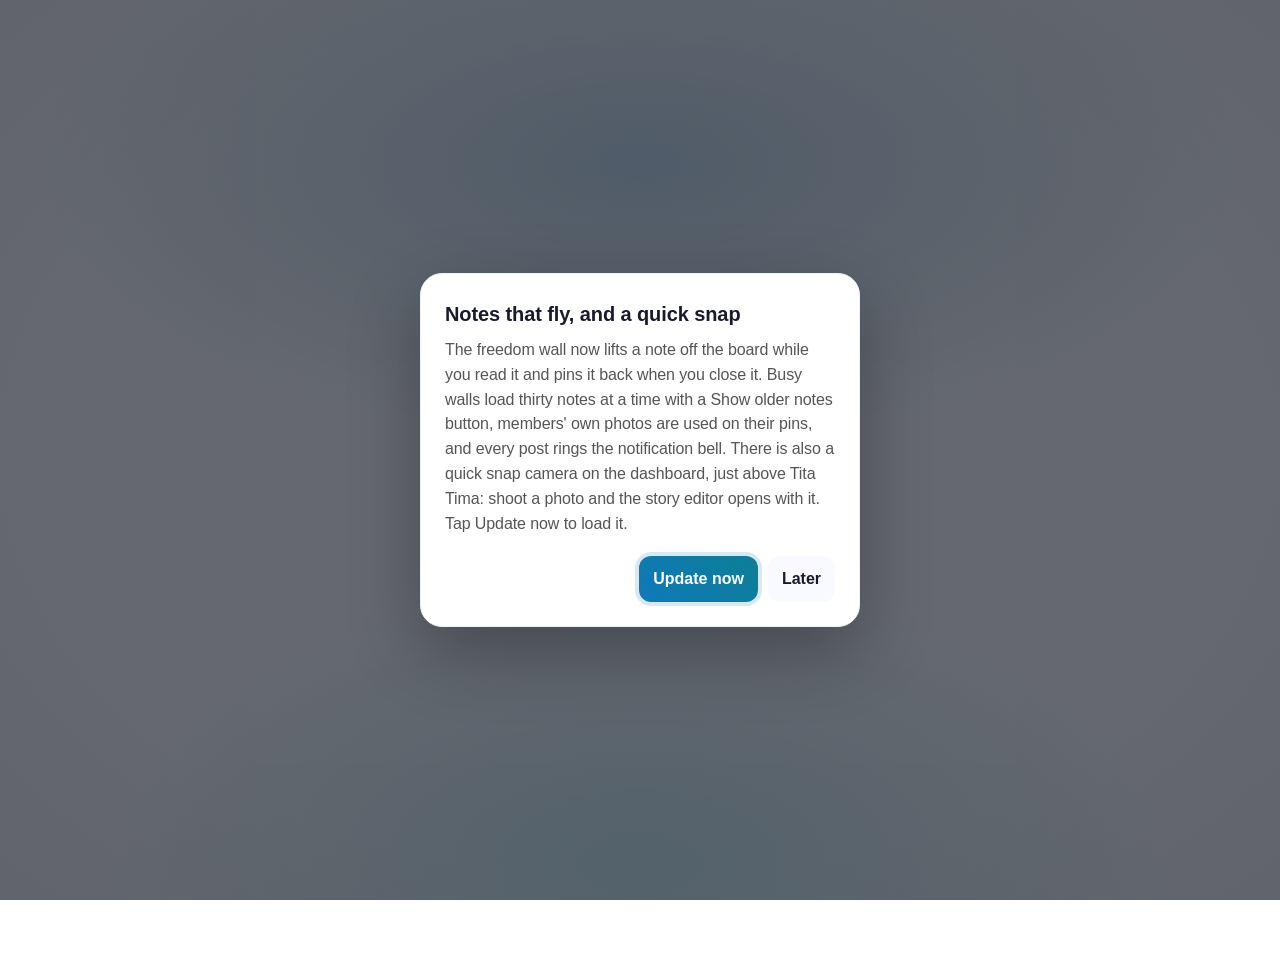
==== commit f13a1e14: "Add files via upload" ====
--- a/admin.html
+++ b/admin.html
@@ -84,8 +84,8 @@
         html:not(.t-themed) .loading-overlay.t-splash.active { opacity: 0 !important; pointer-events: none !important; }
         html.t-themed .loading-overlay.t-splash.active { opacity: 1; pointer-events: auto; }
     </style>
-    <link rel="stylesheet" href="theme.css?v=1.17.27" />
-    <script src="theme.js?v=1.41.46"></script>
+    <link rel="stylesheet" href="theme.css?v=1.17.30" />
+    <script src="theme.js?v=1.41.54"></script>
 
     <style>
         * { margin: 0; padding: 0; box-sizing: border-box; }
@@ -7254,7 +7254,7 @@
     <script src="idle-logout.js"></script>
     <script src="stories-shared.js?v=1.11.5"></script>
     <script src="notes-music.js?v=1.2.0"></script>
-    <script src="stories.js?v=1.12.12"></script>
+    <script src="stories.js?v=1.12.13"></script>
     <script src="public-profile.js?v=1.2.1"></script>
     <script src="mobile-nav.js?v=1.3.0"></script>
 
--- a/theme.css
+++ b/theme.css
@@ -1603,6 +1603,19 @@
     opacity: .22;
 }
 
+
+/* the detail pass: air above the ground, company in the sky, growth at the
+   bottom edge, the pool of light on the floor — one layer each, gradients and
+   inline SVG, so a scene still costs a fraction of a photo */
+.theme-bg-shapes .tw-clouds { animation: twCloudDrift 150s ease-in-out infinite alternate; }
+@keyframes twCloudDrift { from { translate: -8px 0; } to { translate: 12px 1px; } }
+.theme-bg-shapes .tw-birds { animation: twBirdGlide 90s ease-in-out infinite alternate; }
+@keyframes twBirdGlide { from { translate: 0 0; } to { translate: 14px -5px; } }
+@media (prefers-reduced-motion: reduce) {
+    .theme-bg-shapes .tw-clouds,
+    .theme-bg-shapes .tw-birds { animation: none; }
+}
+
 /* a little less air on phones; the props stay where they are */
 @media (max-width: 720px) {
     .theme-bg-shapes .tw-air:nth-of-type(2n) { display: none; }
@@ -1809,6 +1822,9 @@
     }
     .theme-bg-shapes .tw-room-narrow .tw-curtain { animation: none; }
 }
+
+/* scenes whose crop is the same composition at both widths ship once */
+.theme-bg-shapes .tw-room.tw-both { display: block; }
 
 /* a little less furniture on phones, but the room stays */
 @media (max-width: 640px) {
@@ -1848,8 +1864,8 @@
 [data-timawa-theme="taylor_reputation"][data-timawa-mode="dark"] .theme-bg-shapes{--tw-ink:#404045;--tw-ink2:#afafb6;--tw-wall:#201b29;--tw-wall2:#16131d;--tw-floor:#251f26;--tw-floor2:#1b161b;--tw-wood:#312316;--tw-wood2:#251a10;--tw-fabric:#2b242b;--tw-fabric2:#1e1a20;--tw-metal:#999088;--tw-leaf:#4a6b54;--tw-paper:#d8cfc3;--tw-glow:rgba(99, 99, 106, 0.3);--tw-warm:#e5c395;--tw-rug:#282027;--tw-sky:#0e152b;--tw-sky2:#2c3e63;--tw-sun:#eaf1ff;--tw-hill:#1e2c3c;--tw-sea:#1b3350;--tw-city:#0b1120;--tw-stage:#201f25;--tw-stage2:#53505a;--tw-stage3:#3a383f;--tw-ember:#bdbdc3;--tw-fh:24%}
 [data-timawa-theme="taylor_lover"] .theme-bg-base{background:linear-gradient(180deg,#fefbfc 0%,#fdf8fa 58%,#fbeef4 100%)}
 [data-timawa-theme="taylor_lover"][data-timawa-mode="dark"] .theme-bg-base{background:linear-gradient(180deg,#1d131c 0%,#2c1c28 58%,#372330 100%)}
-[data-timawa-theme="taylor_lover"] .theme-bg-shapes{--tw-ink:color-mix(in srgb,#e089b0 84%,#0f0c14);--tw-ink2:color-mix(in srgb,#9ec9ea 78%,#0f0c14);--tw-wall:#edc8cc;--tw-wall2:#dcaeb0;--tw-floor:#835352;--tw-floor2:#563736;--tw-wood:#89544a;--tw-wood2:#653e37;--tw-fabric:#e599b7;--tw-fabric2:#a26380;--tw-metal:#51404f;--tw-leaf:#5d8d70;--tw-paper:#f9f7f1;--tw-glow:rgba(194, 166, 202, 0.38);--tw-warm:#e2d2b1;--tw-rug:#bc7e97;--tw-sky:#a98ac0;--tw-sky2:#f7b58e;--tw-sun:#ffb27a;--tw-hill:#7b6b7e;--tw-sea:#c98a8a;--tw-city:#5f4a63;--tw-stage:#6c425b;--tw-stage2:#534b63;--tw-stage3:#373141;--tw-ember:#aed2ed;--tw-fh:22%}
-[data-timawa-theme="taylor_lover"][data-timawa-mode="dark"] .theme-bg-shapes{--tw-ink:#e395b8;--tw-ink2:#a6cdec;--tw-wall:#442e42;--tw-wall2:#332231;--tw-floor:#6b4441;--tw-floor2:#4d312f;--tw-wood:#56362f;--tw-wood2:#402823;--tw-fabric:#945a75;--tw-fabric2:#663f54;--tw-metal:#af9b97;--tw-leaf:#477261;--tw-paper:#d6d3ca;--tw-glow:rgba(194, 166, 202, 0.3);--tw-warm:#e2cda7;--tw-rug:#7c4b62;--tw-sky:#987cad;--tw-sky2:#dea380;--tw-sun:#ffb27a;--tw-hill:#7b6b7e;--tw-sea:#c98a8a;--tw-city:#5f4a63;--tw-stage:#985d7a;--tw-stage2:#4e5e74;--tw-stage3:#374251;--tw-ember:#b5d6ef;--tw-fh:22%}
+[data-timawa-theme="taylor_lover"] .theme-bg-shapes{--tw-ink:color-mix(in srgb,#e089b0 84%,#0f0c14);--tw-ink2:color-mix(in srgb,#9ec9ea 78%,#0f0c14);--tw-wall:#edc8cc;--tw-wall2:#dcaeb0;--tw-floor:#835352;--tw-floor2:#563736;--tw-wood:#89544a;--tw-wood2:#653e37;--tw-fabric:#e599b7;--tw-fabric2:#a26380;--tw-metal:#51404f;--tw-leaf:#5d8d70;--tw-paper:#f9f7f1;--tw-glow:rgba(194, 166, 202, 0.38);--tw-warm:#e2d2b1;--tw-rug:#bc7e97;--tw-sky:#ded7ef;--tw-sky2:#fdf7f2;--tw-sun:#fff0e0;--tw-hill:#b7b1c6;--tw-sea:#c6c3da;--tw-city:#7c7890;--tw-stage:#6c425b;--tw-stage2:#534b63;--tw-stage3:#373141;--tw-ember:#aed2ed;--tw-fh:22%}
+[data-timawa-theme="taylor_lover"][data-timawa-mode="dark"] .theme-bg-shapes{--tw-ink:#e395b8;--tw-ink2:#a6cdec;--tw-wall:#442e42;--tw-wall2:#332231;--tw-floor:#6b4441;--tw-floor2:#4d312f;--tw-wood:#56362f;--tw-wood2:#402823;--tw-fabric:#945a75;--tw-fabric2:#663f54;--tw-metal:#af9b97;--tw-leaf:#477261;--tw-paper:#d6d3ca;--tw-glow:rgba(194, 166, 202, 0.3);--tw-warm:#e2cda7;--tw-rug:#7c4b62;--tw-sky:#c8c2d7;--tw-sky2:#e4deda;--tw-sun:#fff0e0;--tw-hill:#b7b1c6;--tw-sea:#c6c3da;--tw-city:#7c7890;--tw-stage:#985d7a;--tw-stage2:#4e5e74;--tw-stage3:#374251;--tw-ember:#b5d6ef;--tw-fh:22%}
 [data-timawa-theme="taylor_folklore"] .theme-bg-base{background:linear-gradient(180deg,#fbfbfb 0%,#f7f8f8 58%,#edefee 100%)}
 [data-timawa-theme="taylor_folklore"][data-timawa-mode="dark"] .theme-bg-base{background:linear-gradient(180deg,#131318 0%,#1b1d20 58%,#212326 100%)}
 [data-timawa-theme="taylor_folklore"] .theme-bg-shapes{--tw-ink:color-mix(in srgb,#7d8c82 84%,#0f0c14);--tw-ink2:color-mix(in srgb,#cfc8b8 78%,#0f0c14);--tw-wall:#ccc9bd;--tw-wall2:#b4af9e;--tw-floor:#535456;--tw-floor2:#373739;--tw-wood:#6f543e;--tw-wood2:#523e2e;--tw-fabric:#929c91;--tw-fabric2:#616562;--tw-metal:#434048;--tw-leaf:#688d64;--tw-paper:#fcf7ee;--tw-glow:rgba(162, 167, 154, 0.38);--tw-warm:#f1d2a2;--tw-rug:#7a8079;--tw-sky:#899aa7;--tw-sky2:#d3dde3;--tw-sun:#dfe8ee;--tw-hill:#6c7f74;--tw-sea:#7c99a8;--tw-city:#4a5a64;--tw-stage:#424348;--tw-stage2:#524b51;--tw-stage3:#363135;--tw-ember:#d7d1c3;--tw-fh:20%}
@@ -1876,28 +1892,28 @@
 [data-timawa-theme="olivia_sour"][data-timawa-mode="dark"] .theme-bg-shapes{--tw-ink:#a582c6;--tw-ink2:#dcc9ee;--tw-wall:#362a46;--tw-wall2:#281e34;--tw-floor:#614144;--tw-floor2:#462f31;--tw-wood:#483232;--tw-wood2:#362626;--tw-fabric:#6c4e7e;--tw-fabric2:#4b375a;--tw-metal:#a69999;--tw-leaf:#547161;--tw-paper:#ddd2cb;--tw-glow:rgba(183, 152, 212, 0.3);--tw-warm:#f4cca7;--tw-rug:#5c426a;--tw-sky:#987cad;--tw-sky2:#dea380;--tw-sun:#ffb27a;--tw-hill:#7b6b7e;--tw-sea:#c98a8a;--tw-city:#5f4a63;--tw-stage:#6a4f84;--tw-stage2:#685c75;--tw-stage3:#494052;--tw-ember:#e2d2f1;--tw-fh:15%}
 [data-timawa-theme="olivia_guts"] .theme-bg-base{background:linear-gradient(180deg,#fdf8f9 0%,#faf2f3 58%,#f4e2e3 100%)}
 [data-timawa-theme="olivia_guts"][data-timawa-mode="dark"] .theme-bg-base{background:linear-gradient(180deg,#180a11 0%,#240d14 58%,#2d0f16 100%)}
-[data-timawa-theme="olivia_guts"] .theme-bg-shapes{--tw-ink:color-mix(in srgb,#b32e3a 84%,#0f0c14);--tw-ink2:color-mix(in srgb,#f0b0b8 78%,#0f0c14);--tw-wall:#dea9a4;--tw-wall2:#ca8a81;--tw-floor:#502930;--tw-floor2:#351b20;--tw-wood:#7d3c2b;--tw-wood2:#5c2c20;--tw-fabric:#bf4d54;--tw-fabric2:#842733;--tw-metal:#4b333e;--tw-leaf:#708764;--tw-paper:#fef6ee;--tw-glow:rgba(206, 104, 115, 0.38);--tw-warm:#facba2;--tw-rug:#9e4148;--tw-sky:#1a1030;--tw-sky2:#4a1a4e;--tw-sun:#ffd0e8;--tw-hill:#2a1a38;--tw-sea:#2a1a44;--tw-city:#0d0818;--tw-stage:#591b2a;--tw-stage2:#613a48;--tw-stage3:#402630;--tw-ember:#f2bdc3;--tw-fh:15%}
-[data-timawa-theme="olivia_guts"][data-timawa-mode="dark"] .theme-bg-shapes{--tw-ink:#bb434e;--tw-ink2:#f1b6be;--tw-wall:#3b1c2b;--tw-wall2:#2c131e;--tw-floor:#3a2027;--tw-floor2:#2a171c;--tw-wood:#4d2418;--tw-wood2:#3a1b12;--tw-fabric:#792631;--tw-fabric2:#541b24;--tw-metal:#a99189;--tw-leaf:#596d56;--tw-paper:#e0d0c4;--tw-glow:rgba(206, 104, 115, 0.3);--tw-warm:#fac698;--tw-rug:#66222c;--tw-sky:#170e2b;--tw-sky2:#431746;--tw-sun:#ffd0e8;--tw-hill:#2a1a38;--tw-sea:#2a1a44;--tw-city:#0d0818;--tw-stage:#7a212c;--tw-stage2:#73535e;--tw-stage3:#503a42;--tw-ember:#f4c3c9;--tw-fh:15%}
+[data-timawa-theme="olivia_guts"] .theme-bg-shapes{--tw-ink:color-mix(in srgb,#b32e3a 84%,#0f0c14);--tw-ink2:color-mix(in srgb,#f0b0b8 78%,#0f0c14);--tw-wall:#dea9a4;--tw-wall2:#ca8a81;--tw-floor:#502930;--tw-floor2:#351b20;--tw-wood:#7d3c2b;--tw-wood2:#5c2c20;--tw-fabric:#bf4d54;--tw-fabric2:#842733;--tw-metal:#4b333e;--tw-leaf:#708764;--tw-paper:#fef6ee;--tw-glow:rgba(206, 104, 115, 0.38);--tw-warm:#facba2;--tw-rug:#9e4148;--tw-sky:#1a1030;--tw-sky2:#4a1a4e;--tw-sun:#ffd0e8;--tw-hill:#2a1a38;--tw-sea:#2a1a44;--tw-city:#0d0818;--tw-stage:#591b2a;--tw-stage2:#613a48;--tw-stage3:#402630;--tw-ember:#f2bdc3;--tw-fh:18%}
+[data-timawa-theme="olivia_guts"][data-timawa-mode="dark"] .theme-bg-shapes{--tw-ink:#bb434e;--tw-ink2:#f1b6be;--tw-wall:#3b1c2b;--tw-wall2:#2c131e;--tw-floor:#3a2027;--tw-floor2:#2a171c;--tw-wood:#4d2418;--tw-wood2:#3a1b12;--tw-fabric:#792631;--tw-fabric2:#541b24;--tw-metal:#a99189;--tw-leaf:#596d56;--tw-paper:#e0d0c4;--tw-glow:rgba(206, 104, 115, 0.3);--tw-warm:#fac698;--tw-rug:#66222c;--tw-sky:#170e2b;--tw-sky2:#431746;--tw-sun:#ffd0e8;--tw-hill:#2a1a38;--tw-sea:#2a1a44;--tw-city:#0d0818;--tw-stage:#7a212c;--tw-stage2:#73535e;--tw-stage3:#503a42;--tw-ember:#f4c3c9;--tw-fh:18%}
 [data-timawa-theme="olivia_spilled"] .theme-bg-base{background:linear-gradient(180deg,#fbfafd 0%,#f8f5fb 58%,#eee8f5 100%)}
 [data-timawa-theme="olivia_spilled"][data-timawa-mode="dark"] .theme-bg-base{background:linear-gradient(180deg,#140e1d 0%,#1c1429 58%,#231832 100%)}
 [data-timawa-theme="olivia_spilled"] .theme-bg-shapes{--tw-ink:color-mix(in srgb,#8558b8 84%,#0f0c14);--tw-ink2:color-mix(in srgb,#e2d2f5 78%,#0f0c14);--tw-wall:#ceb8cf;--tw-wall2:#b79bb3;--tw-floor:#46334c;--tw-floor2:#2e2232;--tw-wood:#71474c;--tw-wood2:#543538;--tw-fabric:#9970be;--tw-fabric2:#664386;--tw-metal:#443950;--tw-leaf:#6d8f73;--tw-paper:#fdf8f1;--tw-glow:rgba(175, 143, 211, 0.38);--tw-warm:#f6d5b5;--tw-rug:#805d9d;--tw-sky:#1a1030;--tw-sky2:#4a1a4e;--tw-sun:#ffd0e8;--tw-hill:#2a1a38;--tw-sea:#2a1a44;--tw-city:#0d0818;--tw-stage:#462d5f;--tw-stage2:#574766;--tw-stage3:#392f43;--tw-ember:#e7d9f7;--tw-fh:18%}
 [data-timawa-theme="olivia_spilled"][data-timawa-mode="dark"] .theme-bg-shapes{--tw-ink:#9169bf;--tw-ink2:#e4d6f6;--tw-wall:#322444;--tw-wall2:#241a32;--tw-floor:#32263a;--tw-floor2:#241b2a;--tw-wood:#432c31;--tw-wood2:#322125;--tw-fabric:#5f3e7a;--tw-fabric2:#422c57;--tw-metal:#a49698;--tw-leaf:#567463;--tw-paper:#ded4cc;--tw-glow:rgba(175, 143, 211, 0.3);--tw-warm:#f6d0aa;--tw-rug:#513566;--tw-sky:#170e2b;--tw-sky2:#431746;--tw-sun:#ffd0e8;--tw-hill:#2a1a38;--tw-sea:#2a1a44;--tw-city:#0d0818;--tw-stage:#5c3c7f;--tw-stage2:#6c6279;--tw-stage3:#4c4555;--tw-ember:#e9ddf7;--tw-fh:18%}
 [data-timawa-theme="olivia_sadlove"] .theme-bg-base{background:linear-gradient(180deg,#fbfcfc 0%,#f8f9fa 58%,#eef1f3 100%)}
 [data-timawa-theme="olivia_sadlove"][data-timawa-mode="dark"] .theme-bg-base{background:linear-gradient(180deg,#13151c 0%,#1c1f27 58%,#22272e 100%)}
-[data-timawa-theme="olivia_sadlove"] .theme-bg-shapes{--tw-ink:color-mix(in srgb,#849ba8 84%,#0f0c14);--tw-ink2:color-mix(in srgb,#f9baa5 78%,#0f0c14);--tw-wall:#cececa;--tw-wall2:#b7b5ad;--tw-floor:#6f5750;--tw-floor2:#493935;--tw-wood:#715848;--tw-wood2:#544135;--tw-fabric:#98a9b0;--tw-fabric2:#656f7b;--tw-metal:#44424e;--tw-leaf:#728960;--tw-paper:#fff6ec;--tw-glow:rgba(185, 169, 167, 0.38);--tw-warm:#fdce9d;--tw-rug:#7f8a92;--tw-sky:#a98ac0;--tw-sky2:#f7b58e;--tw-sun:#ffb27a;--tw-hill:#7b6b7e;--tw-sea:#c98a8a;--tw-city:#5f4a63;--tw-stage:#454958;--tw-stage2:#5d4a52;--tw-stage3:#3d3136;--tw-ember:#fac5b3;--tw-fh:18%}
-[data-timawa-theme="olivia_sadlove"][data-timawa-mode="dark"] .theme-bg-shapes{--tw-ink:#90a5b1;--tw-ink2:#f9c0ac;--tw-wall:#323141;--tw-wall2:#242530;--tw-floor:#5d4741;--tw-floor2:#43332f;--tw-wood:#43392e;--tw-wood2:#322b22;--tw-fabric:#5e6571;--tw-fabric2:#414650;--tw-metal:#a49e96;--tw-leaf:#5b6f52;--tw-paper:#e1d1c2;--tw-glow:rgba(185, 169, 167, 0.3);--tw-warm:#fdc992;--tw-rug:#50545f;--tw-sky:#987cad;--tw-sky2:#dea380;--tw-sun:#ffb27a;--tw-hill:#7b6b7e;--tw-sea:#c98a8a;--tw-city:#5f4a63;--tw-stage:#5b6974;--tw-stage2:#775755;--tw-stage3:#533d3b;--tw-ember:#facbbb;--tw-fh:18%}
+[data-timawa-theme="olivia_sadlove"] .theme-bg-shapes{--tw-ink:color-mix(in srgb,#849ba8 84%,#0f0c14);--tw-ink2:color-mix(in srgb,#f9baa5 78%,#0f0c14);--tw-wall:#cececa;--tw-wall2:#b7b5ad;--tw-floor:#54575e;--tw-floor2:#37393e;--tw-wood:#715848;--tw-wood2:#544135;--tw-fabric:#98a9b0;--tw-fabric2:#656f7b;--tw-metal:#44424e;--tw-leaf:#728960;--tw-paper:#fff6ec;--tw-glow:rgba(185, 169, 167, 0.38);--tw-warm:#fdce9d;--tw-rug:#7f8a92;--tw-sky:#a98ac0;--tw-sky2:#f7b58e;--tw-sun:#ffb27a;--tw-hill:#7b6b7e;--tw-sea:#c98a8a;--tw-city:#5f4a63;--tw-stage:#454958;--tw-stage2:#5d4a52;--tw-stage3:#3d3136;--tw-ember:#fac5b3;--tw-fh:20%}
+[data-timawa-theme="olivia_sadlove"][data-timawa-mode="dark"] .theme-bg-shapes{--tw-ink:#90a5b1;--tw-ink2:#f9c0ac;--tw-wall:#323141;--tw-wall2:#242530;--tw-floor:#424750;--tw-floor2:#30333a;--tw-wood:#43392e;--tw-wood2:#322b22;--tw-fabric:#5e6571;--tw-fabric2:#414650;--tw-metal:#a49e96;--tw-leaf:#5b6f52;--tw-paper:#e1d1c2;--tw-glow:rgba(185, 169, 167, 0.3);--tw-warm:#fdc992;--tw-rug:#50545f;--tw-sky:#987cad;--tw-sky2:#dea380;--tw-sun:#ffb27a;--tw-hill:#7b6b7e;--tw-sea:#c98a8a;--tw-city:#5f4a63;--tw-stage:#5b6974;--tw-stage2:#775755;--tw-stage3:#533d3b;--tw-ember:#facbbb;--tw-fh:20%}
 [data-timawa-theme="ariana_yours"] .theme-bg-base{background:linear-gradient(180deg,#fdfbfc 0%,#fbf8fa 58%,#f7eff3 100%)}
 [data-timawa-theme="ariana_yours"][data-timawa-mode="dark"] .theme-bg-base{background:linear-gradient(180deg,#1a131b 0%,#271d26 58%,#31232e 100%)}
 [data-timawa-theme="ariana_yours"] .theme-bg-shapes{--tw-ink:color-mix(in srgb,#c48ba6 84%,#0f0c14);--tw-ink2:color-mix(in srgb,#f0dde7 78%,#0f0c14);--tw-wall:#e4c9c9;--tw-wall2:#d1afac;--tw-floor:#7d544f;--tw-floor2:#523734;--tw-wood:#815447;--tw-wood2:#5f3e35;--tw-fabric:#cd9baf;--tw-fabric2:#90657a;--tw-metal:#4d404d;--tw-leaf:#709270;--tw-paper:#fef8f0;--tw-glow:rgba(216, 176, 195, 0.38);--tw-warm:#fad8b0;--tw-rug:#a97f91;--tw-sky:#ded7ef;--tw-sky2:#fdf7f2;--tw-sun:#fff0e0;--tw-hill:#b7b1c6;--tw-sea:#c6c3da;--tw-city:#7c7890;--tw-stage:#604257;--tw-stage2:#635061;--tw-stage3:#413540;--tw-ember:#f2e2eb;--tw-fh:26%}
 [data-timawa-theme="ariana_yours"][data-timawa-mode="dark"] .theme-bg-shapes{--tw-ink:#ca97af;--tw-ink2:#f1e0e9;--tw-wall:#3e2e40;--tw-wall2:#2e2230;--tw-floor:#674540;--tw-floor2:#4a322e;--tw-wood:#50362d;--tw-wood2:#3c2822;--tw-fabric:#835c6f;--tw-fabric2:#5b4050;--tw-metal:#ab9c96;--tw-leaf:#597760;--tw-paper:#e0d5ca;--tw-glow:rgba(216, 176, 195, 0.3);--tw-warm:#fad3a6;--tw-rug:#6e4d5e;--tw-sky:#c8c2d7;--tw-sky2:#e4deda;--tw-sun:#fff0e0;--tw-hill:#b7b1c6;--tw-sea:#c6c3da;--tw-city:#7c7890;--tw-stage:#855e73;--tw-stage2:#736773;--tw-stage3:#504850;--tw-ember:#f4e5ed;--tw-fh:26%}
 [data-timawa-theme="ariana_myeverything"] .theme-bg-base{background:linear-gradient(180deg,#fdfbfc 0%,#fcf7f9 58%,#f8edf1 100%)}
 [data-timawa-theme="ariana_myeverything"][data-timawa-mode="dark"] .theme-bg-base{background:linear-gradient(180deg,#1b121b 0%,#291b25 58%,#33212c 100%)}
-[data-timawa-theme="ariana_myeverything"] .theme-bg-shapes{--tw-ink:color-mix(in srgb,#cf7f9e 84%,#0f0c14);--tw-ink2:color-mix(in srgb,#f5d6e2 78%,#0f0c14);--tw-wall:#e7c5c6;--tw-wall2:#d5aaa9;--tw-floor:#65515c;--tw-floor2:#43353d;--tw-wood:#845145;--tw-wood2:#623c33;--tw-fabric:#d791a8;--tw-fabric2:#975d75;--tw-metal:#4f3e4c;--tw-leaf:#72906e;--tw-paper:#fef8f0;--tw-glow:rgba(224, 166, 189, 0.38);--tw-warm:#fcd6af;--tw-rug:#b1778b;--tw-sky:#a98ac0;--tw-sky2:#f7b58e;--tw-sun:#ffb27a;--tw-hill:#7b6b7e;--tw-sea:#c98a8a;--tw-city:#5f4a63;--tw-stage:#653d54;--tw-stage2:#654d5e;--tw-stage3:#43333e;--tw-ember:#f7dde7;--tw-fh:18%}
-[data-timawa-theme="ariana_myeverything"][data-timawa-mode="dark"] .theme-bg-shapes{--tw-ink:#d48ca8;--tw-ink2:#f6d9e4;--tw-wall:#412c3f;--tw-wall2:#30202e;--tw-floor:#4d434e;--tw-floor2:#373038;--tw-wood:#52342c;--tw-wood2:#3e2721;--tw-fabric:#8a556b;--tw-fabric2:#5f3b4c;--tw-metal:#ad9a95;--tw-leaf:#5b755f;--tw-paper:#e1d4c9;--tw-glow:rgba(224, 166, 189, 0.3);--tw-warm:#fcd1a4;--tw-rug:#74475a;--tw-sky:#987cad;--tw-sky2:#dea380;--tw-sun:#ffb27a;--tw-hill:#7b6b7e;--tw-sea:#c98a8a;--tw-city:#5f4a63;--tw-stage:#8c566e;--tw-stage2:#756470;--tw-stage3:#52464e;--tw-ember:#f7e0e9;--tw-fh:18%}
+[data-timawa-theme="ariana_myeverything"] .theme-bg-shapes{--tw-ink:color-mix(in srgb,#cf7f9e 84%,#0f0c14);--tw-ink2:color-mix(in srgb,#f5d6e2 78%,#0f0c14);--tw-wall:#e7c5c6;--tw-wall2:#d5aaa9;--tw-floor:#9f786b;--tw-floor2:#694f47;--tw-wood:#845145;--tw-wood2:#623c33;--tw-fabric:#d791a8;--tw-fabric2:#975d75;--tw-metal:#4f3e4c;--tw-leaf:#72906e;--tw-paper:#fef8f0;--tw-glow:rgba(224, 166, 189, 0.38);--tw-warm:#fcd6af;--tw-rug:#b1778b;--tw-sky:#a9d8ef;--tw-sky2:#eef8ff;--tw-sun:#fff7d0;--tw-hill:#9dbb92;--tw-sea:#7fb6cf;--tw-city:#6b7f9a;--tw-stage:#653d54;--tw-stage2:#654d5e;--tw-stage3:#43333e;--tw-ember:#f7dde7;--tw-fh:26%}
+[data-timawa-theme="ariana_myeverything"][data-timawa-mode="dark"] .theme-bg-shapes{--tw-ink:#d48ca8;--tw-ink2:#f6d9e4;--tw-wall:#412c3f;--tw-wall2:#30202e;--tw-floor:#896c5c;--tw-floor2:#634e42;--tw-wood:#52342c;--tw-wood2:#3e2721;--tw-fabric:#8a556b;--tw-fabric2:#5f3b4c;--tw-metal:#ad9a95;--tw-leaf:#5b755f;--tw-paper:#e1d4c9;--tw-glow:rgba(224, 166, 189, 0.3);--tw-warm:#fcd1a4;--tw-rug:#74475a;--tw-sky:#98c2d7;--tw-sky2:#d6dfe6;--tw-sun:#fff7d0;--tw-hill:#9dbb92;--tw-sea:#7fb6cf;--tw-city:#6b7f9a;--tw-stage:#8c566e;--tw-stage2:#756470;--tw-stage3:#52464e;--tw-ember:#f7e0e9;--tw-fh:26%}
 [data-timawa-theme="ariana_dangerous"] .theme-bg-base{background:linear-gradient(180deg,#f9f9f9 0%,#f4f4f5 58%,#e6e5e7 100%)}
 [data-timawa-theme="ariana_dangerous"][data-timawa-mode="dark"] .theme-bg-base{background:linear-gradient(180deg,#0e0c13 0%,#121118 58%,#16141b 100%)}
-[data-timawa-theme="ariana_dangerous"] .theme-bg-shapes{--tw-ink:color-mix(in srgb,#4a4652 84%,#0f0c14);--tw-ink2:color-mix(in srgb,#b3adc0 78%,#0f0c14);--tw-wall:#bab2ac;--tw-wall2:#a0938a;--tw-floor:#392f35;--tw-floor2:#261f23;--tw-wood:#624231;--tw-wood2:#493124;--tw-fabric:#676168;--tw-fabric2:#3f3742;--tw-metal:#3c3742;--tw-leaf:#628666;--tw-paper:#faf5ee;--tw-glow:rgba(121, 116, 132, 0.38);--tw-warm:#e8caa5;--tw-rug:#585158;--tw-sky:#1a1030;--tw-sky2:#4a1a4e;--tw-sun:#ffd0e8;--tw-hill:#2a1a38;--tw-sea:#2a1a44;--tw-city:#0d0818;--tw-stage:#2d2634;--tw-stage2:#453c4d;--tw-stage3:#2e2833;--tw-ember:#bfbaca;--tw-fh:15%}
-[data-timawa-theme="ariana_dangerous"][data-timawa-mode="dark"] .theme-bg-shapes{--tw-ink:#5c5863;--tw-ink2:#b9b4c5;--tw-wall:#262030;--tw-wall2:#1b1722;--tw-floor:#2a232b;--tw-floor2:#1e191f;--tw-wood:#38281c;--tw-wood2:#2a1e15;--tw-fabric:#3d343f;--tw-fabric2:#2a242e;--tw-metal:#9d938c;--tw-leaf:#4c6c57;--tw-paper:#d9cfc5;--tw-glow:rgba(121, 116, 132, 0.3);--tw-warm:#e8c59a;--tw-rug:#362d37;--tw-sky:#170e2b;--tw-sky2:#431746;--tw-sun:#ffd0e8;--tw-hill:#2a1a38;--tw-sea:#2a1a44;--tw-city:#0d0818;--tw-stage:#35313c;--tw-stage2:#585261;--tw-stage3:#3e3944;--tw-ember:#c5c1cf;--tw-fh:15%}
+[data-timawa-theme="ariana_dangerous"] .theme-bg-shapes{--tw-ink:color-mix(in srgb,#4a4652 84%,#0f0c14);--tw-ink2:color-mix(in srgb,#b3adc0 78%,#0f0c14);--tw-wall:#bab2ac;--tw-wall2:#a0938a;--tw-floor:#392f35;--tw-floor2:#261f23;--tw-wood:#624231;--tw-wood2:#493124;--tw-fabric:#676168;--tw-fabric2:#3f3742;--tw-metal:#3c3742;--tw-leaf:#628666;--tw-paper:#faf5ee;--tw-glow:rgba(121, 116, 132, 0.38);--tw-warm:#e8caa5;--tw-rug:#585158;--tw-sky:#0f1730;--tw-sky2:#31456e;--tw-sun:#eaf1ff;--tw-hill:#1e2c3c;--tw-sea:#1b3350;--tw-city:#0b1120;--tw-stage:#2d2634;--tw-stage2:#453c4d;--tw-stage3:#2e2833;--tw-ember:#bfbaca;--tw-fh:20%}
+[data-timawa-theme="ariana_dangerous"][data-timawa-mode="dark"] .theme-bg-shapes{--tw-ink:#5c5863;--tw-ink2:#b9b4c5;--tw-wall:#262030;--tw-wall2:#1b1722;--tw-floor:#2a232b;--tw-floor2:#1e191f;--tw-wood:#38281c;--tw-wood2:#2a1e15;--tw-fabric:#3d343f;--tw-fabric2:#2a242e;--tw-metal:#9d938c;--tw-leaf:#4c6c57;--tw-paper:#d9cfc5;--tw-glow:rgba(121, 116, 132, 0.3);--tw-warm:#e8c59a;--tw-rug:#362d37;--tw-sky:#0e152b;--tw-sky2:#2c3e63;--tw-sun:#eaf1ff;--tw-hill:#1e2c3c;--tw-sea:#1b3350;--tw-city:#0b1120;--tw-stage:#35313c;--tw-stage2:#585261;--tw-stage3:#3e3944;--tw-ember:#c5c1cf;--tw-fh:20%}
 [data-timawa-theme="ariana_sweetener"] .theme-bg-base{background:linear-gradient(180deg,#fefcfb 0%,#fdf9f7 58%,#faf2ec 100%)}
 [data-timawa-theme="ariana_sweetener"][data-timawa-mode="dark"] .theme-bg-base{background:linear-gradient(180deg,#1c1617 0%,#2b211e 58%,#362824 100%)}
 [data-timawa-theme="ariana_sweetener"] .theme-bg-shapes{--tw-ink:color-mix(in srgb,#dba277 84%,#0f0c14);--tw-ink2:color-mix(in srgb,#f5d9ad 78%,#0f0c14);--tw-wall:#ecd1b9;--tw-wall2:#dab899;--tw-floor:#95714f;--tw-floor2:#624b34;--tw-wood:#875a3b;--tw-wood2:#64432c;--tw-fabric:#e1ae87;--tw-fabric2:#9f745b;--tw-metal:#514347;--tw-leaf:#729162;--tw-paper:#fef8ed;--tw-glow:rgba(231, 187, 143, 0.38);--tw-warm:#fcd79f;--tw-rug:#b98e71;--tw-sky:#a9d8ef;--tw-sky2:#eef8ff;--tw-sun:#fff7d0;--tw-hill:#9dbb92;--tw-sea:#7fb6cf;--tw-city:#6b7f9a;--tw-stage:#6a4c43;--tw-stage2:#67524d;--tw-stage3:#443633;--tw-ember:#f7dfba;--tw-fh:20%}
@@ -1916,20 +1932,20 @@
 [data-timawa-theme="ariana_eternal"][data-timawa-mode="dark"] .theme-bg-shapes{--tw-ink:#ddb26c;--tw-ink2:#f6e2be;--tw-wall:#433432;--tw-wall2:#322724;--tw-floor:#8b7253;--tw-floor2:#64523c;--tw-wood:#543c1e;--tw-wood2:#3f2d16;--tw-fabric:#906d44;--tw-fabric2:#634c32;--tw-metal:#ae9f8d;--tw-leaf:#5b7756;--tw-paper:#e1d5c4;--tw-glow:rgba(230, 194, 133, 0.3);--tw-warm:#fcd498;--tw-rug:#785a3b;--tw-sky:#98c2d7;--tw-sky2:#d6dfe6;--tw-sun:#fff7d0;--tw-hill:#9dbb92;--tw-sea:#7fb6cf;--tw-city:#6b7f9a;--tw-stage:#937242;--tw-stage2:#75685e;--tw-stage3:#524942;--tw-ember:#f7e7c9;--tw-fh:20%}
 [data-timawa-theme="conan_kidkrow"] .theme-bg-base{background:linear-gradient(180deg,#f9fafb 0%,#f4f5f7 58%,#e5e9ec 100%)}
 [data-timawa-theme="conan_kidkrow"][data-timawa-mode="dark"] .theme-bg-base{background:linear-gradient(180deg,#0d0f17 0%,#11151f 58%,#141a24 100%)}
-[data-timawa-theme="conan_kidkrow"] .theme-bg-shapes{--tw-ink:color-mix(in srgb,#43607a 84%,#0f0c14);--tw-ink2:color-mix(in srgb,#b9ccd9 78%,#0f0c14);--tw-wall:#b8baba;--tw-wall2:#9d9e9a;--tw-floor:#464a54;--tw-floor2:#2e3137;--tw-wood:#60493c;--tw-wood2:#47362c;--tw-fabric:#61778a;--tw-fabric2:#3a485d;--tw-metal:#3b3a47;--tw-leaf:#638e6c;--tw-paper:#fbf7f0;--tw-glow:rgba(120, 145, 165, 0.38);--tw-warm:#ead3ac;--tw-rug:#536273;--tw-sky:#a98ac0;--tw-sky2:#f7b58e;--tw-sun:#ffb27a;--tw-hill:#7b6b7e;--tw-sea:#c98a8a;--tw-city:#5f4a63;--tw-stage:#2a3045;--tw-stage2:#464758;--tw-stage3:#2e2f3a;--tw-ember:#c4d4df;--tw-fh:22%}
-[data-timawa-theme="conan_kidkrow"][data-timawa-mode="dark"] .theme-bg-shapes{--tw-ink:#567087;--tw-ink2:#bfd0dc;--tw-wall:#252638;--tw-wall2:#1a1b29;--tw-floor:#383e48;--tw-floor2:#282d34;--tw-wood:#362e24;--tw-wood2:#28221b;--tw-fabric:#394356;--tw-fabric2:#272f3e;--tw-metal:#9c9791;--tw-leaf:#4d735d;--tw-paper:#dad3c8;--tw-glow:rgba(120, 145, 165, 0.3);--tw-warm:#eacea2;--tw-rug:#33394a;--tw-sky:#987cad;--tw-sky2:#dea380;--tw-sun:#ffb27a;--tw-hill:#7b6b7e;--tw-sea:#c98a8a;--tw-city:#5f4a63;--tw-stage:#304256;--tw-stage2:#5a5f6c;--tw-stage3:#3f424c;--tw-ember:#cad8e2;--tw-fh:22%}
+[data-timawa-theme="conan_kidkrow"] .theme-bg-shapes{--tw-ink:color-mix(in srgb,#43607a 84%,#0f0c14);--tw-ink2:color-mix(in srgb,#b9ccd9 78%,#0f0c14);--tw-wall:#b8baba;--tw-wall2:#9d9e9a;--tw-floor:#464a54;--tw-floor2:#2e3137;--tw-wood:#60493c;--tw-wood2:#47362c;--tw-fabric:#61778a;--tw-fabric2:#3a485d;--tw-metal:#3b3a47;--tw-leaf:#638e6c;--tw-paper:#fbf7f0;--tw-glow:rgba(120, 145, 165, 0.38);--tw-warm:#ead3ac;--tw-rug:#536273;--tw-sky:#a98ac0;--tw-sky2:#f7b58e;--tw-sun:#ffb27a;--tw-hill:#7b6b7e;--tw-sea:#c98a8a;--tw-city:#5f4a63;--tw-stage:#2a3045;--tw-stage2:#464758;--tw-stage3:#2e2f3a;--tw-ember:#c4d4df;--tw-fh:18%}
+[data-timawa-theme="conan_kidkrow"][data-timawa-mode="dark"] .theme-bg-shapes{--tw-ink:#567087;--tw-ink2:#bfd0dc;--tw-wall:#252638;--tw-wall2:#1a1b29;--tw-floor:#383e48;--tw-floor2:#282d34;--tw-wood:#362e24;--tw-wood2:#28221b;--tw-fabric:#394356;--tw-fabric2:#272f3e;--tw-metal:#9c9791;--tw-leaf:#4d735d;--tw-paper:#dad3c8;--tw-glow:rgba(120, 145, 165, 0.3);--tw-warm:#eacea2;--tw-rug:#33394a;--tw-sky:#987cad;--tw-sky2:#dea380;--tw-sun:#ffb27a;--tw-hill:#7b6b7e;--tw-sea:#c98a8a;--tw-city:#5f4a63;--tw-stage:#304256;--tw-stage2:#5a5f6c;--tw-stage3:#3f424c;--tw-ember:#cad8e2;--tw-fh:18%}
 [data-timawa-theme="conan_superache"] .theme-bg-base{background:linear-gradient(180deg,#fcf9f9 0%,#faf3f4 58%,#f4e4e5 100%)}
 [data-timawa-theme="conan_superache"][data-timawa-mode="dark"] .theme-bg-base{background:linear-gradient(180deg,#180c12 0%,#241016 58%,#2c1319 100%)}
-[data-timawa-theme="conan_superache"] .theme-bg-shapes{--tw-ink:color-mix(in srgb,#b03f47 84%,#0f0c14);--tw-ink2:color-mix(in srgb,#eec0c2 78%,#0f0c14);--tw-wall:#ddafa9;--tw-wall2:#c99186;--tw-floor:#68433b;--tw-floor2:#452c27;--tw-wood:#7c402f;--tw-wood2:#5c2f23;--tw-fabric:#bd5b5f;--tw-fabric2:#82323b;--tw-metal:#4b3640;--tw-leaf:#708b67;--tw-paper:#fef7ee;--tw-glow:rgba(204, 121, 126, 0.38);--tw-warm:#facfa5;--tw-rug:#9c4c51;--tw-sky:#a98ac0;--tw-sky2:#f7b58e;--tw-sun:#ffb27a;--tw-hill:#7b6b7e;--tw-sea:#c98a8a;--tw-city:#5f4a63;--tw-stage:#58232f;--tw-stage2:#60404c;--tw-stage3:#3f2a32;--tw-ember:#f1cacc;--tw-fh:14%}
-[data-timawa-theme="conan_superache"][data-timawa-mode="dark"] .theme-bg-shapes{--tw-ink:#b85259;--tw-ink2:#efc5c7;--tw-wall:#3a1f2d;--tw-wall2:#2b1620;--tw-floor:#533932;--tw-floor2:#3c2924;--tw-wood:#4c271a;--tw-wood2:#391d14;--tw-fabric:#782f38;--tw-fabric2:#53222a;--tw-metal:#a9938b;--tw-leaf:#597058;--tw-paper:#e0d2c6;--tw-glow:rgba(204, 121, 126, 0.3);--tw-warm:#faca9b;--tw-rug:#652932;--tw-sky:#987cad;--tw-sky2:#dea380;--tw-sun:#ffb27a;--tw-hill:#7b6b7e;--tw-sea:#c98a8a;--tw-city:#5f4a63;--tw-stage:#782c34;--tw-stage2:#725a62;--tw-stage3:#503f45;--tw-ember:#f2cfd1;--tw-fh:14%}
+[data-timawa-theme="conan_superache"] .theme-bg-shapes{--tw-ink:color-mix(in srgb,#b03f47 84%,#0f0c14);--tw-ink2:color-mix(in srgb,#eec0c2 78%,#0f0c14);--tw-wall:#ddafa9;--tw-wall2:#c99186;--tw-floor:#79433b;--tw-floor2:#502c27;--tw-wood:#7c402f;--tw-wood2:#5c2f23;--tw-fabric:#bd5b5f;--tw-fabric2:#82323b;--tw-metal:#4b3640;--tw-leaf:#708b67;--tw-paper:#fef7ee;--tw-glow:rgba(204, 121, 126, 0.38);--tw-warm:#facfa5;--tw-rug:#9c4c51;--tw-sky:#a98ac0;--tw-sky2:#f7b58e;--tw-sun:#ffb27a;--tw-hill:#7b6b7e;--tw-sea:#c98a8a;--tw-city:#5f4a63;--tw-stage:#58232f;--tw-stage2:#60404c;--tw-stage3:#3f2a32;--tw-ember:#f1cacc;--tw-fh:20%}
+[data-timawa-theme="conan_superache"][data-timawa-mode="dark"] .theme-bg-shapes{--tw-ink:#b85259;--tw-ink2:#efc5c7;--tw-wall:#3a1f2d;--tw-wall2:#2b1620;--tw-floor:#643932;--tw-floor2:#482924;--tw-wood:#4c271a;--tw-wood2:#391d14;--tw-fabric:#782f38;--tw-fabric2:#53222a;--tw-metal:#a9938b;--tw-leaf:#597058;--tw-paper:#e0d2c6;--tw-glow:rgba(204, 121, 126, 0.3);--tw-warm:#faca9b;--tw-rug:#652932;--tw-sky:#987cad;--tw-sky2:#dea380;--tw-sun:#ffb27a;--tw-hill:#7b6b7e;--tw-sea:#c98a8a;--tw-city:#5f4a63;--tw-stage:#782c34;--tw-stage2:#725a62;--tw-stage3:#503f45;--tw-ember:#f2cfd1;--tw-fh:20%}
 [data-timawa-theme="conan_foundheaven"] .theme-bg-base{background:linear-gradient(180deg,#fafbfd 0%,#f6f8fb 58%,#ebeff7 100%)}
 [data-timawa-theme="conan_foundheaven"][data-timawa-mode="dark"] .theme-bg-base{background:linear-gradient(180deg,#11141e 0%,#181d2b 58%,#1d2434 100%)}
 [data-timawa-theme="conan_foundheaven"] .theme-bg-shapes{--tw-ink:color-mix(in srgb,#6d8ec4 84%,#0f0c14);--tw-ink2:color-mix(in srgb,#e8d3b8 78%,#0f0c14);--tw-wall:#c6cad3;--tw-wall2:#aeb0b8;--tw-floor:#4f5464;--tw-floor2:#343742;--tw-wood:#6b554f;--tw-wood2:#4f3f3a;--tw-fabric:#849ec8;--tw-fabric2:#56678e;--tw-metal:#414152;--tw-leaf:#6e8f64;--tw-paper:#fef8ee;--tw-glow:rgba(164, 173, 191, 0.38);--tw-warm:#f8d5a2;--tw-rug:#6f82a5;--tw-sky:#1a1030;--tw-sky2:#4a1a4e;--tw-sun:#ffd0e8;--tw-hill:#2a1a38;--tw-sea:#2a1a44;--tw-city:#0d0818;--tw-stage:#3c4464;--tw-stage2:#564e59;--tw-stage3:#39333b;--tw-ember:#ecdac3;--tw-fh:24%}
 [data-timawa-theme="conan_foundheaven"][data-timawa-mode="dark"] .theme-bg-shapes{--tw-ink:#7c99ca;--tw-ink2:#ead7be;--tw-wall:#2d2f46;--tw-wall2:#212234;--tw-floor:#3f4554;--tw-floor2:#2d323c;--tw-wood:#3f3733;--tw-wood2:#2f2926;--tw-fabric:#515d81;--tw-fabric2:#38415c;--tw-metal:#a19c9a;--tw-leaf:#587556;--tw-paper:#dfd4c4;--tw-glow:rgba(164, 173, 191, 0.3);--tw-warm:#f8d098;--tw-rug:#464e6c;--tw-sky:#170e2b;--tw-sky2:#431746;--tw-sun:#ffd0e8;--tw-hill:#2a1a38;--tw-sea:#2a1a44;--tw-city:#0d0818;--tw-stage:#4c6087;--tw-stage2:#6f625e;--tw-stage3:#4e4542;--tw-ember:#eedec9;--tw-fh:24%}
 [data-timawa-theme="conan_wishbone"] .theme-bg-base{background:linear-gradient(180deg,#fafcfe 0%,#f5f9fc 58%,#e9f1f9 100%)}
 [data-timawa-theme="conan_wishbone"][data-timawa-mode="dark"] .theme-bg-base{background:linear-gradient(180deg,#101520 0%,#161f2e 58%,#1a2738 100%)}
-[data-timawa-theme="conan_wishbone"] .theme-bg-shapes{--tw-ink:color-mix(in srgb,#5f9bd4 84%,#0f0c14);--tw-ink2:color-mix(in srgb,#c0392b 78%,#0f0c14);--tw-wall:#c1ced9;--tw-wall2:#a8b5be;--tw-floor:#4c5768;--tw-floor2:#323945;--tw-wood:#675853;--tw-wood2:#4c413d;--tw-fabric:#79a9d5;--tw-fabric2:#4d6f98;--tw-metal:#3f4254;--tw-leaf:#656a43;--tw-paper:#fbeee5;--tw-glow:rgba(139, 111, 136, 0.38);--tw-warm:#eca778;--tw-rug:#668aaf;--tw-sky:#a98ac0;--tw-sky2:#f7b58e;--tw-sun:#ffb27a;--tw-hill:#7b6b7e;--tw-sea:#c98a8a;--tw-city:#5f4a63;--tw-stage:#36496a;--tw-stage2:#4b2c3a;--tw-stage3:#311d26;--tw-ember:#ca594d;--tw-fh:20%}
-[data-timawa-theme="conan_wishbone"][data-timawa-mode="dark"] .theme-bg-shapes{--tw-ink:#6fa5d8;--tw-ink2:#c5493c;--tw-wall:#2a314a;--tw-wall2:#1e2537;--tw-floor:#3d4756;--tw-floor2:#2c333e;--tw-wood:#3c3936;--tw-wood2:#2d2b28;--tw-fabric:#49658a;--tw-fabric2:#334662;--tw-metal:#9f9e9c;--tw-leaf:#4f5337;--tw-paper:#dac1b3;--tw-glow:rgba(139, 111, 136, 0.3);--tw-warm:#eca26e;--tw-rug:#405473;--tw-sky:#987cad;--tw-sky2:#dea380;--tw-sun:#ffb27a;--tw-hill:#7b6b7e;--tw-sea:#c98a8a;--tw-city:#5f4a63;--tw-stage:#426991;--tw-stage2:#5d1f20;--tw-stage3:#411616;--tw-ember:#cf695e;--tw-fh:20%}
+[data-timawa-theme="conan_wishbone"] .theme-bg-shapes{--tw-ink:color-mix(in srgb,#5f9bd4 84%,#0f0c14);--tw-ink2:color-mix(in srgb,#c0392b 78%,#0f0c14);--tw-wall:#c1ced9;--tw-wall2:#a8b5be;--tw-floor:#4c5768;--tw-floor2:#323945;--tw-wood:#675853;--tw-wood2:#4c413d;--tw-fabric:#79a9d5;--tw-fabric2:#4d6f98;--tw-metal:#3f4254;--tw-leaf:#656a43;--tw-paper:#fbeee5;--tw-glow:rgba(139, 111, 136, 0.38);--tw-warm:#eca778;--tw-rug:#668aaf;--tw-sky:#899aa7;--tw-sky2:#d3dde3;--tw-sun:#dfe8ee;--tw-hill:#6c7f74;--tw-sea:#7c99a8;--tw-city:#4a5a64;--tw-stage:#36496a;--tw-stage2:#4b2c3a;--tw-stage3:#311d26;--tw-ember:#ca594d;--tw-fh:22%}
+[data-timawa-theme="conan_wishbone"][data-timawa-mode="dark"] .theme-bg-shapes{--tw-ink:#6fa5d8;--tw-ink2:#c5493c;--tw-wall:#2a314a;--tw-wall2:#1e2537;--tw-floor:#3d4756;--tw-floor2:#2c333e;--tw-wood:#3c3936;--tw-wood2:#2d2b28;--tw-fabric:#49658a;--tw-fabric2:#334662;--tw-metal:#9f9e9c;--tw-leaf:#4f5337;--tw-paper:#dac1b3;--tw-glow:rgba(139, 111, 136, 0.3);--tw-warm:#eca26e;--tw-rug:#405473;--tw-sky:#7b8b96;--tw-sky2:#bec7cc;--tw-sun:#dfe8ee;--tw-hill:#6c7f74;--tw-sea:#7c99a8;--tw-city:#4a5a64;--tw-stage:#426991;--tw-stage2:#5d1f20;--tw-stage3:#411616;--tw-ember:#cf695e;--tw-fh:22%}
 [data-timawa-theme="maki_tanong"] .theme-bg-base{background:linear-gradient(180deg,#fafafc 0%,#f5f5f9 58%,#e9e9f1 100%)}
 [data-timawa-theme="maki_tanong"][data-timawa-mode="dark"] .theme-bg-base{background:linear-gradient(180deg,#100f1a 0%,#161524 58%,#1a1a2b 100%)}
 [data-timawa-theme="maki_tanong"] .theme-bg-shapes{--tw-ink:color-mix(in srgb,#5f6099 84%,#0f0c14);--tw-ink2:color-mix(in srgb,#d6d4ee 78%,#0f0c14);--tw-wall:#c1bac5;--tw-wall2:#a89ea7;--tw-floor:#4c4a5b;--tw-floor2:#32313c;--tw-wood:#674944;--tw-wood2:#4c3632;--tw-fabric:#7977a4;--tw-fabric2:#4d4871;--tw-metal:#3f3a4c;--tw-leaf:#6a9071;--tw-paper:#fdf8f1;--tw-glow:rgba(149, 148, 191, 0.38);--tw-warm:#f3d5b2;--tw-rug:#666288;--tw-sky:#899aa7;--tw-sky2:#d3dde3;--tw-sun:#dfe8ee;--tw-hill:#6c7f74;--tw-sea:#7c99a8;--tw-city:#4a5a64;--tw-stage:#363052;--tw-stage2:#504861;--tw-stage3:#353040;--tw-ember:#dddbf1;--tw-fh:28%}
@@ -1944,16 +1960,16 @@
 [data-timawa-theme="maki_dilaw"][data-timawa-mode="dark"] .theme-bg-shapes{--tw-ink:#ddab32;--tw-ink2:#f3e093;--tw-wall:#433325;--tw-wall2:#322619;--tw-floor:#7e6136;--tw-floor2:#5b4627;--tw-wood:#543b11;--tw-wood2:#3f2c0d;--tw-fabric:#90691f;--tw-fabric2:#634918;--tw-metal:#ae9e85;--tw-leaf:#5a774c;--tw-paper:#e0d5bf;--tw-glow:rgba(228, 189, 77, 0.3);--tw-warm:#fbd38a;--tw-rug:#78571e;--tw-sky:#dcb062;--tw-sky2:#e6d2b0;--tw-sun:#ffd486;--tw-hill:#a8ab7a;--tw-sea:#e8bf86;--tw-city:#8a6a5a;--tw-stage:#936d17;--tw-stage2:#73674a;--tw-stage3:#504834;--tw-ember:#f5e5a6;--tw-fh:22%}
 [data-timawa-theme="maki_kolor"] .theme-bg-base{background:linear-gradient(180deg,#fefafa 0%,#fcf5f6 58%,#f9e8ea 100%)}
 [data-timawa-theme="maki_kolor"][data-timawa-mode="dark"] .theme-bg-base{background:linear-gradient(180deg,#1b0e15 0%,#29141c 58%,#331821 100%)}
-[data-timawa-theme="maki_kolor"] .theme-bg-shapes{--tw-ink:color-mix(in srgb,#d1586a 84%,#0f0c14);--tw-ink2:color-mix(in srgb,#f2c3ca 78%,#0f0c14);--tw-wall:#e8b8b5;--tw-wall2:#d69b94;--tw-floor:#93614c;--tw-floor2:#614032;--tw-wood:#854738;--tw-wood2:#623529;--tw-fabric:#d8707c;--tw-fabric2:#984352;--tw-metal:#4f3945;--tw-leaf:#718c69;--tw-paper:#fef7ef;--tw-glow:rgba(224, 136, 149, 0.38);--tw-warm:#fbd0a8;--tw-rug:#b25d68;--tw-sky:#a9d8ef;--tw-sky2:#eef8ff;--tw-sun:#fff7d0;--tw-hill:#9dbb92;--tw-sea:#7fb6cf;--tw-city:#6b7f9a;--tw-stage:#662d3e;--tw-stage2:#654452;--tw-stage3:#432d36;--tw-ember:#f4cdd2;--tw-fh:22%}
-[data-timawa-theme="maki_kolor"][data-timawa-mode="dark"] .theme-bg-shapes{--tw-ink:#d66979;--tw-ink2:#f3c8ce;--tw-wall:#412434;--tw-wall2:#311a26;--tw-floor:#7c5642;--tw-floor2:#593e30;--tw-wood:#532c21;--tw-wood2:#3e2119;--tw-fabric:#8b3e4d;--tw-fabric2:#602c38;--tw-metal:#ad968f;--tw-leaf:#5a715a;--tw-paper:#e0d2c6;--tw-glow:rgba(224, 136, 149, 0.3);--tw-warm:#fbcb9d;--tw-rug:#743542;--tw-sky:#98c2d7;--tw-sky2:#d6dfe6;--tw-sun:#fff7d0;--tw-hill:#9dbb92;--tw-sea:#7fb6cf;--tw-city:#6b7f9a;--tw-stage:#8e3c4b;--tw-stage2:#735b66;--tw-stage3:#504047;--tw-ember:#f5d1d7;--tw-fh:22%}
+[data-timawa-theme="maki_kolor"] .theme-bg-shapes{--tw-ink:color-mix(in srgb,#d1586a 84%,#0f0c14);--tw-ink2:color-mix(in srgb,#f2c3ca 78%,#0f0c14);--tw-wall:#e8b8b5;--tw-wall2:#d69b94;--tw-floor:#93614c;--tw-floor2:#614032;--tw-wood:#854738;--tw-wood2:#623529;--tw-fabric:#d8707c;--tw-fabric2:#984352;--tw-metal:#4f3945;--tw-leaf:#718c69;--tw-paper:#fef7ef;--tw-glow:rgba(224, 136, 149, 0.38);--tw-warm:#fbd0a8;--tw-rug:#b25d68;--tw-sky:#f5c46d;--tw-sky2:#ffe9c3;--tw-sun:#ffd486;--tw-hill:#a8ab7a;--tw-sea:#e8bf86;--tw-city:#8a6a5a;--tw-stage:#662d3e;--tw-stage2:#654452;--tw-stage3:#432d36;--tw-ember:#f4cdd2;--tw-fh:22%}
+[data-timawa-theme="maki_kolor"][data-timawa-mode="dark"] .theme-bg-shapes{--tw-ink:#d66979;--tw-ink2:#f3c8ce;--tw-wall:#412434;--tw-wall2:#311a26;--tw-floor:#7c5642;--tw-floor2:#593e30;--tw-wood:#532c21;--tw-wood2:#3e2119;--tw-fabric:#8b3e4d;--tw-fabric2:#602c38;--tw-metal:#ad968f;--tw-leaf:#5a715a;--tw-paper:#e0d2c6;--tw-glow:rgba(224, 136, 149, 0.3);--tw-warm:#fbcb9d;--tw-rug:#743542;--tw-sky:#dcb062;--tw-sky2:#e6d2b0;--tw-sun:#ffd486;--tw-hill:#a8ab7a;--tw-sea:#e8bf86;--tw-city:#8a6a5a;--tw-stage:#8e3c4b;--tw-stage2:#735b66;--tw-stage3:#504047;--tw-ember:#f5d1d7;--tw-fh:22%}
 [data-timawa-theme="lany_lany"] .theme-bg-base{background:linear-gradient(180deg,#f8f9fa 0%,#f2f3f5 58%,#e1e3e8 100%)}
 [data-timawa-theme="lany_lany"][data-timawa-mode="dark"] .theme-bg-base{background:linear-gradient(180deg,#0a0b14 0%,#0c0f1a 58%,#0e111e 100%)}
 [data-timawa-theme="lany_lany"] .theme-bg-shapes{--tw-ink:color-mix(in srgb,#27395e 84%,#0f0c14);--tw-ink2:color-mix(in srgb,#8fa9d9 78%,#0f0c14);--tw-wall:#aeadb0;--tw-wall2:#928e8f;--tw-floor:#312c38;--tw-floor2:#201d25;--tw-wood:#593f35;--tw-wood2:#422f27;--tw-fabric:#4a5672;--tw-fabric2:#282e4a;--tw-metal:#373543;--tw-leaf:#59856c;--tw-paper:#f8f5f0;--tw-glow:rgba(86, 107, 149, 0.38);--tw-warm:#ddc8ac;--tw-rug:#404860;--tw-sky:#0f1730;--tw-sky2:#31456e;--tw-sun:#eaf1ff;--tw-hill:#1e2c3c;--tw-sea:#1b3350;--tw-city:#0b1120;--tw-stage:#1e2039;--tw-stage2:#383a54;--tw-stage3:#252637;--tw-ember:#a1b7df;--tw-fh:24%}
 [data-timawa-theme="lany_lany"][data-timawa-mode="dark"] .theme-bg-shapes{--tw-ink:#3d4d6e;--tw-ink2:#98b0dc;--tw-wall:#1f1e32;--tw-wall2:#151524;--tw-floor:#25212d;--tw-floor2:#1b1820;--tw-wood:#31261f;--tw-wood2:#251c17;--tw-fabric:#282c46;--tw-fabric2:#1c1f33;--tw-metal:#99928e;--tw-leaf:#446b5d;--tw-paper:#d5cfc8;--tw-glow:rgba(86, 107, 149, 0.3);--tw-warm:#ddc4a2;--tw-rug:#25263d;--tw-sky:#0e152b;--tw-sky2:#2c3e63;--tw-sun:#eaf1ff;--tw-hill:#1e2c3c;--tw-sea:#1b3350;--tw-city:#0b1120;--tw-stage:#1d2843;--tw-stage2:#48506c;--tw-stage3:#32384c;--tw-ember:#aabee2;--tw-fh:24%}
 [data-timawa-theme="lany_malibu"] .theme-bg-base{background:linear-gradient(180deg,#f8f9fa 0%,#f2f4f6 58%,#e0e5eb 100%)}
 [data-timawa-theme="lany_malibu"][data-timawa-mode="dark"] .theme-bg-base{background:linear-gradient(180deg,#0a0c16 0%,#0c111d 58%,#0e1422 100%)}
-[data-timawa-theme="lany_malibu"] .theme-bg-shapes{--tw-ink:color-mix(in srgb,#25456e 84%,#0f0c14);--tw-ink2:color-mix(in srgb,#9ab8d9 78%,#0f0c14);--tw-wall:#aeb1b6;--tw-wall2:#919396;--tw-floor:#404451;--tw-floor2:#2a2d35;--tw-wood:#584239;--tw-wood2:#41312a;--tw-fabric:#486080;--tw-fabric2:#273655;--tw-metal:#373646;--tw-leaf:#5c896c;--tw-paper:#f9f6f0;--tw-glow:rgba(90, 121, 158, 0.38);--tw-warm:#e1cdac;--tw-rug:#3f506b;--tw-sky:#0f1730;--tw-sky2:#31456e;--tw-sun:#eaf1ff;--tw-hill:#1e2c3c;--tw-sea:#1b3350;--tw-city:#0b1120;--tw-stage:#1d2540;--tw-stage2:#3b3f57;--tw-stage3:#272a39;--tw-ember:#aac3df;--tw-fh:26%}
-[data-timawa-theme="lany_malibu"][data-timawa-mode="dark"] .theme-bg-shapes{--tw-ink:#3b587c;--tw-ink2:#a2bedc;--tw-wall:#1f2035;--tw-wall2:#151727;--tw-floor:#343a47;--tw-floor2:#252a33;--tw-wood:#302822;--tw-wood2:#241e1a;--tw-fabric:#27334f;--tw-fabric2:#1b2439;--tw-metal:#98938f;--tw-leaf:#476f5d;--tw-paper:#d6d1c8;--tw-glow:rgba(90, 121, 158, 0.3);--tw-warm:#e1c8a2;--tw-rug:#242c44;--tw-sky:#0e152b;--tw-sky2:#2c3e63;--tw-sun:#eaf1ff;--tw-hill:#1e2c3c;--tw-sea:#1b3350;--tw-city:#0b1120;--tw-stage:#1c304e;--tw-stage2:#4d576c;--tw-stage3:#363d4c;--tw-ember:#b2c9e2;--tw-fh:26%}
+[data-timawa-theme="lany_malibu"] .theme-bg-shapes{--tw-ink:color-mix(in srgb,#25456e 84%,#0f0c14);--tw-ink2:color-mix(in srgb,#9ab8d9 78%,#0f0c14);--tw-wall:#aeb1b6;--tw-wall2:#919396;--tw-floor:#312e3b;--tw-floor2:#201e27;--tw-wood:#584239;--tw-wood2:#41312a;--tw-fabric:#486080;--tw-fabric2:#273655;--tw-metal:#373646;--tw-leaf:#5c896c;--tw-paper:#f9f6f0;--tw-glow:rgba(90, 121, 158, 0.38);--tw-warm:#e1cdac;--tw-rug:#3f506b;--tw-sky:#a98ac0;--tw-sky2:#f7b58e;--tw-sun:#ffb27a;--tw-hill:#7b6b7e;--tw-sea:#c98a8a;--tw-city:#5f4a63;--tw-stage:#1d2540;--tw-stage2:#3b3f57;--tw-stage3:#272a39;--tw-ember:#aac3df;--tw-fh:24%}
+[data-timawa-theme="lany_malibu"][data-timawa-mode="dark"] .theme-bg-shapes{--tw-ink:#3b587c;--tw-ink2:#a2bedc;--tw-wall:#1f2035;--tw-wall2:#151727;--tw-floor:#24232f;--tw-floor2:#1a1922;--tw-wood:#302822;--tw-wood2:#241e1a;--tw-fabric:#27334f;--tw-fabric2:#1b2439;--tw-metal:#98938f;--tw-leaf:#476f5d;--tw-paper:#d6d1c8;--tw-glow:rgba(90, 121, 158, 0.3);--tw-warm:#e1c8a2;--tw-rug:#242c44;--tw-sky:#987cad;--tw-sky2:#dea380;--tw-sun:#ffb27a;--tw-hill:#7b6b7e;--tw-sea:#c98a8a;--tw-city:#5f4a63;--tw-stage:#1c304e;--tw-stage2:#4d576c;--tw-stage3:#363d4c;--tw-ember:#b2c9e2;--tw-fh:24%}
 [data-timawa-theme="lany_mamasboy"] .theme-bg-base{background:linear-gradient(180deg,#fdfcf9 0%,#fbf9f3 58%,#f6f1e3 100%)}
 [data-timawa-theme="lany_mamasboy"][data-timawa-mode="dark"] .theme-bg-base{background:linear-gradient(180deg,#191510 0%,#261f13 58%,#2f2615 100%)}
 [data-timawa-theme="lany_mamasboy"] .theme-bg-shapes{--tw-ink:color-mix(in srgb,#bf9834 84%,#0f0c14);--tw-ink2:color-mix(in srgb,#eedf9e 78%,#0f0c14);--tw-wall:#e2cda2;--tw-wall2:#cfb47e;--tw-floor:#7b562d;--tw-floor2:#51391e;--tw-wood:#80582a;--tw-wood2:#5f411f;--tw-fabric:#c9a64f;--tw-fabric2:#8c6d2f;--tw-metal:#4d423d;--tw-leaf:#70925e;--tw-paper:#fef8ec;--tw-glow:rgba(212, 184, 100, 0.38);--tw-warm:#fad99a;--tw-rug:#a68844;--tw-sky:#f5c46d;--tw-sky2:#ffe9c3;--tw-sun:#ffd486;--tw-hill:#a8ab7a;--tw-sea:#e8bf86;--tw-city:#8a6a5a;--tw-stage:#5e4827;--tw-stage2:#625241;--tw-stage3:#41362b;--tw-ember:#f1e4ae;--tw-fh:22%}
@@ -1964,12 +1980,12 @@
 [data-timawa-theme="lany_ggbbxx"][data-timawa-mode="dark"] .theme-bg-shapes{--tw-ink:#d47da8;--tw-ink2:#9cbbea;--tw-wall:#41293f;--tw-wall2:#301e2e;--tw-floor:#69413f;--tw-floor2:#4c2f2d;--tw-wood:#52312c;--tw-wood2:#3e2521;--tw-fabric:#8a4b6b;--tw-fabric2:#5f354c;--tw-metal:#ad9895;--tw-leaf:#456e60;--tw-paper:#d5d0ca;--tw-glow:rgba(180, 142, 191, 0.3);--tw-warm:#dfc7a6;--tw-rug:#743f5a;--tw-sky:#170e2b;--tw-sky2:#431746;--tw-sun:#ffd0e8;--tw-hill:#2a1a38;--tw-sea:#2a1a44;--tw-city:#0d0818;--tw-stage:#8c4c6e;--tw-stage2:#4a5573;--tw-stage3:#343b50;--tw-ember:#adc7ee;--tw-fh:28%}
 [data-timawa-theme="lany_blur"] .theme-bg-base{background:linear-gradient(180deg,#fbfbfd 0%,#f7f8fb 58%,#edeff7 100%)}
 [data-timawa-theme="lany_blur"][data-timawa-mode="dark"] .theme-bg-base{background:linear-gradient(180deg,#13141e 0%,#1b1d2b 58%,#212434 100%)}
-[data-timawa-theme="lany_blur"] .theme-bg-shapes{--tw-ink:color-mix(in srgb,#7d8fc4 84%,#0f0c14);--tw-ink2:color-mix(in srgb,#c6d2f0 78%,#0f0c14);--tw-wall:#cccad3;--tw-wall2:#b4b1b8;--tw-floor:#535464;--tw-floor2:#373742;--tw-wood:#6f554f;--tw-wood2:#523f3a;--tw-fabric:#929fc8;--tw-fabric2:#61678e;--tw-metal:#434152;--tw-leaf:#668f72;--tw-paper:#fcf8f1;--tw-glow:rgba(158, 173, 216, 0.38);--tw-warm:#eed5b3;--tw-rug:#7a82a5;--tw-sky:#899aa7;--tw-sky2:#d3dde3;--tw-sun:#dfe8ee;--tw-hill:#6c7f74;--tw-sea:#7c99a8;--tw-city:#4a5a64;--tw-stage:#424464;--tw-stage2:#504e67;--tw-stage3:#353344;--tw-ember:#cfd9f2;--tw-fh:34%}
-[data-timawa-theme="lany_blur"][data-timawa-mode="dark"] .theme-bg-shapes{--tw-ink:#8a9aca;--tw-ink2:#cbd6f1;--tw-wall:#302f46;--tw-wall2:#232334;--tw-floor:#414554;--tw-floor2:#2f323c;--tw-wood:#423733;--tw-wood2:#322926;--tw-fabric:#5a5e81;--tw-fabric2:#3f425c;--tw-metal:#a39c9a;--tw-leaf:#507462;--tw-paper:#dbd4cb;--tw-glow:rgba(158, 173, 216, 0.3);--tw-warm:#eed0a9;--tw-rug:#4d4e6c;--tw-sky:#7b8b96;--tw-sky2:#bec7cc;--tw-sun:#dfe8ee;--tw-hill:#6c7f74;--tw-sea:#7c99a8;--tw-city:#4a5a64;--tw-stage:#566187;--tw-stage2:#606276;--tw-stage3:#434553;--tw-ember:#d4ddf4;--tw-fh:34%}
+[data-timawa-theme="lany_blur"] .theme-bg-shapes{--tw-ink:color-mix(in srgb,#7d8fc4 84%,#0f0c14);--tw-ink2:color-mix(in srgb,#c6d2f0 78%,#0f0c14);--tw-wall:#cccad3;--tw-wall2:#b4b1b8;--tw-floor:#535464;--tw-floor2:#373742;--tw-wood:#6f554f;--tw-wood2:#523f3a;--tw-fabric:#929fc8;--tw-fabric2:#61678e;--tw-metal:#434152;--tw-leaf:#668f72;--tw-paper:#fcf8f1;--tw-glow:rgba(158, 173, 216, 0.38);--tw-warm:#eed5b3;--tw-rug:#7a82a5;--tw-sky:#0f1730;--tw-sky2:#31456e;--tw-sun:#eaf1ff;--tw-hill:#1e2c3c;--tw-sea:#1b3350;--tw-city:#0b1120;--tw-stage:#424464;--tw-stage2:#504e67;--tw-stage3:#353344;--tw-ember:#cfd9f2;--tw-fh:30%}
+[data-timawa-theme="lany_blur"][data-timawa-mode="dark"] .theme-bg-shapes{--tw-ink:#8a9aca;--tw-ink2:#cbd6f1;--tw-wall:#302f46;--tw-wall2:#232334;--tw-floor:#414554;--tw-floor2:#2f323c;--tw-wood:#423733;--tw-wood2:#322926;--tw-fabric:#5a5e81;--tw-fabric2:#3f425c;--tw-metal:#a39c9a;--tw-leaf:#507462;--tw-paper:#dbd4cb;--tw-glow:rgba(158, 173, 216, 0.3);--tw-warm:#eed0a9;--tw-rug:#4d4e6c;--tw-sky:#0e152b;--tw-sky2:#2c3e63;--tw-sun:#eaf1ff;--tw-hill:#1e2c3c;--tw-sea:#1b3350;--tw-city:#0b1120;--tw-stage:#566187;--tw-stage2:#606276;--tw-stage3:#434553;--tw-ember:#d4ddf4;--tw-fh:30%}
 [data-timawa-theme="lany_soft"] .theme-bg-base{background:linear-gradient(180deg,#fefcfc 0%,#fdfaf9 58%,#faf3f1 100%)}
 [data-timawa-theme="lany_soft"][data-timawa-mode="dark"] .theme-bg-base{background:linear-gradient(180deg,#1c161b 0%,#2b2225 58%,#362a2c 100%)}
-[data-timawa-theme="lany_soft"] .theme-bg-shapes{--tw-ink:color-mix(in srgb,#dba99e 84%,#0f0c14);--tw-ink2:color-mix(in srgb,#f5e6de 78%,#0f0c14);--tw-wall:#ecd3c6;--tw-wall2:#dabba9;--tw-floor:#a1816b;--tw-floor2:#6a5547;--tw-wood:#875c45;--tw-wood2:#644433;--tw-fabric:#e1b4a8;--tw-fabric2:#9f7875;--tw-metal:#51444c;--tw-leaf:#72946e;--tw-paper:#fef9f0;--tw-glow:rgba(231, 196, 187, 0.38);--tw-warm:#fcdbae;--tw-rug:#b9938b;--tw-sky:#ded7ef;--tw-sky2:#fdf7f2;--tw-sun:#fff0e0;--tw-hill:#b7b1c6;--tw-sea:#c6c3da;--tw-city:#7c7890;--tw-stage:#6a4f54;--tw-stage2:#67565e;--tw-stage3:#44393e;--tw-ember:#f7eae3;--tw-fh:15%}
-[data-timawa-theme="lany_soft"][data-timawa-mode="dark"] .theme-bg-shapes{--tw-ink:#dfb2a8;--tw-ink2:#f6e8e1;--tw-wall:#43343f;--tw-wall2:#32272e;--tw-floor:#8b725c;--tw-floor2:#645242;--tw-wood:#553c2c;--tw-wood2:#402d21;--tw-fabric:#916d6b;--tw-fabric2:#644c4c;--tw-metal:#ae9f95;--tw-leaf:#5b795e;--tw-paper:#e1d6c9;--tw-glow:rgba(231, 196, 187, 0.3);--tw-warm:#fcd6a3;--tw-rug:#795a5a;--tw-sky:#c8c2d7;--tw-sky2:#e4deda;--tw-sun:#fff0e0;--tw-hill:#b7b1c6;--tw-sea:#c6c3da;--tw-city:#7c7890;--tw-stage:#94726e;--tw-stage2:#756b6f;--tw-stage3:#524b4e;--tw-ember:#f7ece6;--tw-fh:15%}
+[data-timawa-theme="lany_soft"] .theme-bg-shapes{--tw-ink:color-mix(in srgb,#dba99e 84%,#0f0c14);--tw-ink2:color-mix(in srgb,#f5e6de 78%,#0f0c14);--tw-wall:#ecd3c6;--tw-wall2:#dabba9;--tw-floor:#a1816b;--tw-floor2:#6a5547;--tw-wood:#875c45;--tw-wood2:#644433;--tw-fabric:#e1b4a8;--tw-fabric2:#9f7875;--tw-metal:#51444c;--tw-leaf:#72946e;--tw-paper:#fef9f0;--tw-glow:rgba(231, 196, 187, 0.38);--tw-warm:#fcdbae;--tw-rug:#b9938b;--tw-sky:#ded7ef;--tw-sky2:#fdf7f2;--tw-sun:#fff0e0;--tw-hill:#b7b1c6;--tw-sea:#c6c3da;--tw-city:#7c7890;--tw-stage:#6a4f54;--tw-stage2:#67565e;--tw-stage3:#44393e;--tw-ember:#f7eae3;--tw-fh:24%}
+[data-timawa-theme="lany_soft"][data-timawa-mode="dark"] .theme-bg-shapes{--tw-ink:#dfb2a8;--tw-ink2:#f6e8e1;--tw-wall:#43343f;--tw-wall2:#32272e;--tw-floor:#8b725c;--tw-floor2:#645242;--tw-wood:#553c2c;--tw-wood2:#402d21;--tw-fabric:#916d6b;--tw-fabric2:#644c4c;--tw-metal:#ae9f95;--tw-leaf:#5b795e;--tw-paper:#e1d6c9;--tw-glow:rgba(231, 196, 187, 0.3);--tw-warm:#fcd6a3;--tw-rug:#795a5a;--tw-sky:#c8c2d7;--tw-sky2:#e4deda;--tw-sun:#fff0e0;--tw-hill:#b7b1c6;--tw-sea:#c6c3da;--tw-city:#7c7890;--tw-stage:#94726e;--tw-stage2:#756b6f;--tw-stage3:#524b4e;--tw-ember:#f7ece6;--tw-fh:24%}
 
 /* ============================ ARTIST WORLD CARD ========================== */
 /* The picker is a two-level collection: an artist world, then its eras.
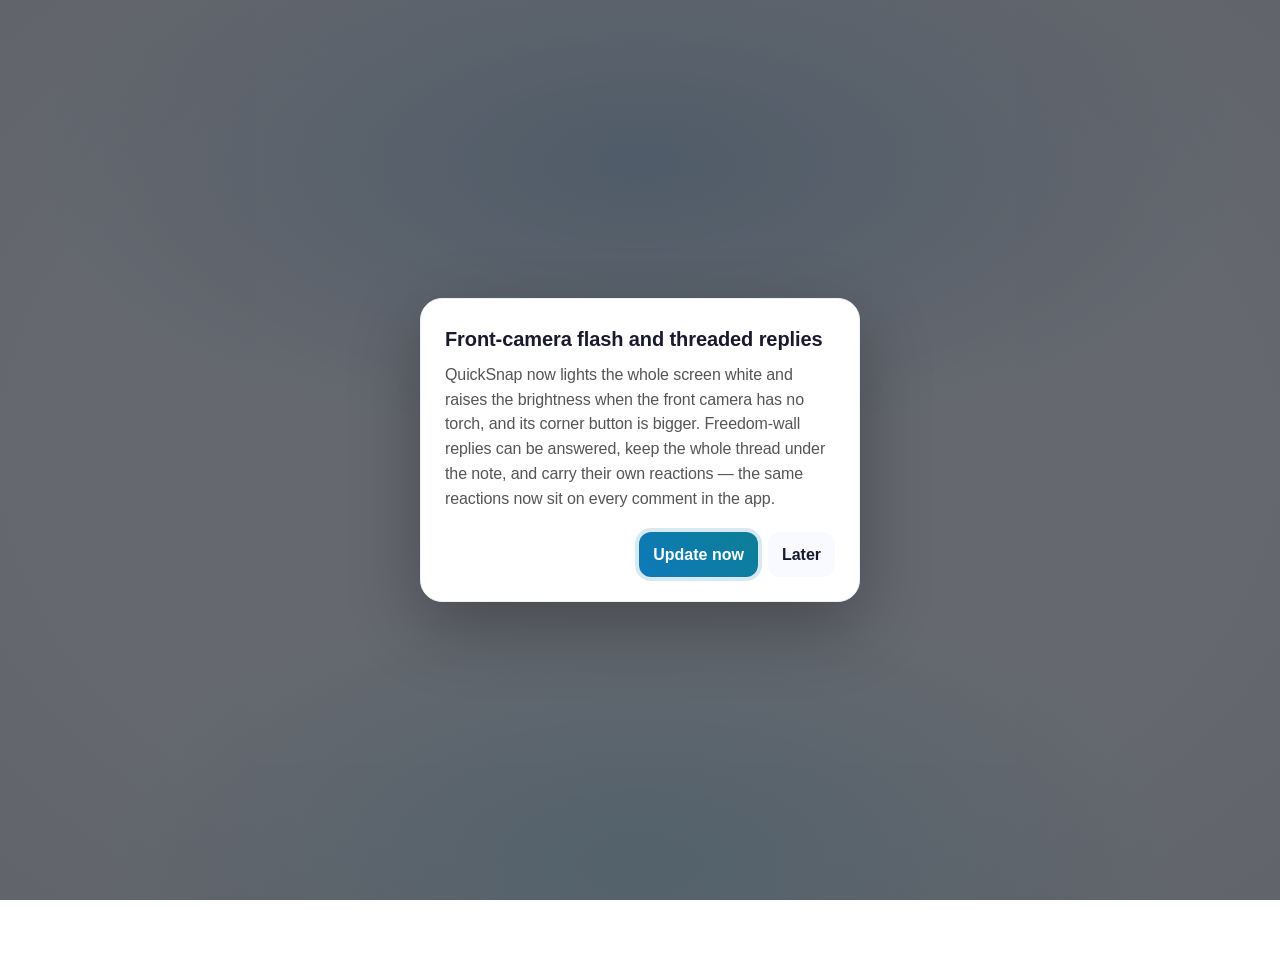
==== commit 317657a7: "Add files via upload" ====
--- a/admin.html
+++ b/admin.html
@@ -7253,7 +7253,7 @@
 
     <script src="idle-logout.js"></script>
     <script src="stories-shared.js?v=1.11.5"></script>
-    <script src="notes-music.js?v=1.2.0"></script>
+    <script src="notes-music.js?v=1.3.0"></script>
     <script src="stories.js?v=1.12.13"></script>
     <script src="public-profile.js?v=1.2.1"></script>
     <script src="mobile-nav.js?v=1.3.0"></script>
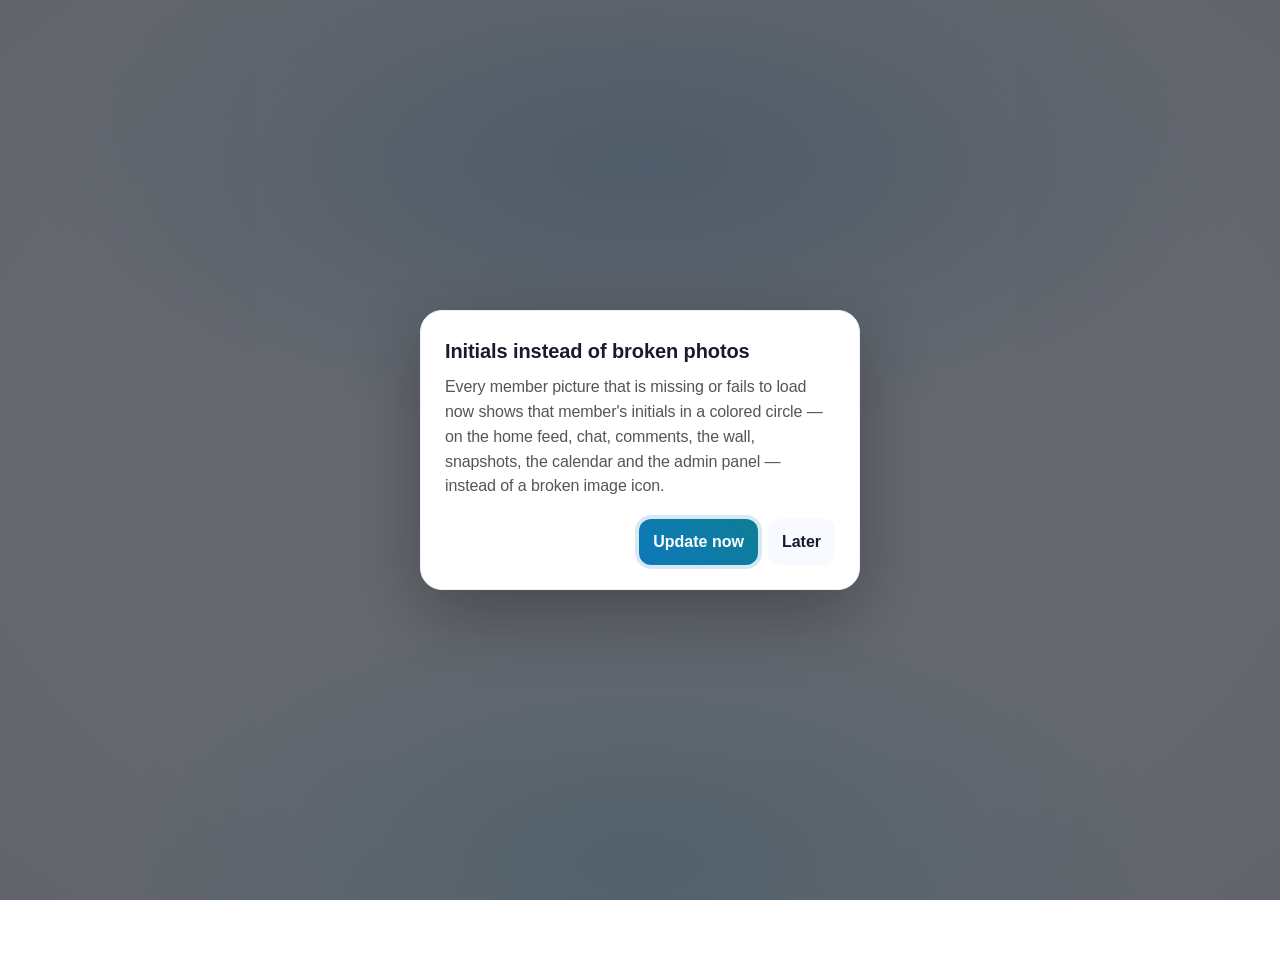
==== commit 3c839587: "Add files via upload" ====
--- a/admin.html
+++ b/admin.html
@@ -1,7267 +1,7321 @@
-<!DOCTYPE html>
-<html lang="en">
-<!-- ═══ TIMAWA page header ═══ -->
-<!--
-  TIMAWA — Admin panel
-  ============================================================================
-  Everything here requires users/{uid}.isAdmin == true (Firestore rule
-  stIsAdmin()); members without that flag get redirected on load.
-
-    <style>      admin layout (uses its own admin-* tokens)
-    <body>
-      nav         navbar + burger drawer
-      sections    members (list/search/role), announcements composer,
-                  moderation, publish member cards, site settings
-      modals      member detail, announcement editor, confirmations
-    <script>     Firebase init -> admin guard -> member CRUD
-                 -> announcements publish -> PublicProfile.backfill(users)
-
-  This page skips visit-tracker.js on purpose (admin visits are not counted).
-
-  Shared by every page
-    theme.css / theme.js   theme system (26 presets) — loads before first paint
-    mobile-nav.*           slide-in burger drawer for screens <= 768px
-    pwa.js / pwa.css       service worker, install banner, push subscriptions
-    idle-logout.js         signs the member out after inactivity
-    visit-tracker.js       one Firestore write per session (lastVisit)
-
-  Firebase: compat v9, project `timawa2`, default app (auth + firestore).
--->
-
-<head>
-    <meta charset="UTF-8" />
-    <meta name="viewport" content="width=device-width, initial-scale=1.0, interactive-widget=resizes-content" />
-    <!-- ═══ PWA: installable app + activity notifications ═══ -->
-    <meta name="theme-color" content="#1089d3" />
-    <link rel="manifest" href="manifest.json" />
-    <meta name="mobile-web-app-capable" content="yes" />
-    <meta name="apple-mobile-web-app-capable" content="yes" />
-    <meta name="apple-mobile-web-app-title" content="TIMAWA" />
-    <meta name="apple-mobile-web-app-status-bar-style" content="default" />
-    <link rel="apple-touch-icon" href="icons/apple-touch-icon-180.png?v=3" />
-    <link rel="icon" type="image/png" sizes="32x32" href="icons/favicon-32.png?v=3" />
-    <link rel="stylesheet" href="pwa.css?v=1.4.0" />
-    <link rel="stylesheet" href="presence.css?v=1.0.0" />
-    <title>TIMAWA - Admin Panel</title>
-
-    <!-- Firebase SDKs -->
-    <script src="https://www.gstatic.com/firebasejs/9.22.0/firebase-app-compat.js"></script>
-    <script src="https://www.gstatic.com/firebasejs/9.22.0/firebase-auth-compat.js"></script>
-    <script src="https://www.gstatic.com/firebasejs/9.22.0/firebase-firestore-compat.js"></script>
-
-    <!-- Font Awesome -->
-    <link rel="stylesheet" href="https://cdnjs.cloudflare.com/ajax/libs/font-awesome/6.4.0/css/all.min.css" />
-
-    <!-- ★ Shared theme system (same one Admin Profile saves to) -->
-    <!-- First frame: replay the palette the profile last used, before any CSS
-         or theme.js runs, so the launch screen never flashes the default theme. -->
-    <script>
-    (function () {
-        try {
-            var p = JSON.parse(localStorage.getItem('timawa.theme.paint') || 'null');
-            if (!p || !p.vars) return;
-            var r = document.documentElement;
-            for (var k in p.vars) { if (Object.prototype.hasOwnProperty.call(p.vars, k)) r.style.setProperty(k, p.vars[k]); }
-            if (p.preset) r.setAttribute('data-timawa-theme', p.preset);
-            if (p.mode) { r.setAttribute('data-timawa-mode', p.mode); r.style.colorScheme = p.mode; }
-            if (p.pref) r.setAttribute('data-timawa-mode-pref', p.pref);
-            if (p.vars['--theme-bg']) r.style.backgroundColor = p.vars['--theme-bg'];
-        } catch (e) { /* ignore */ }
-    })();
-    </script>
-    <!-- The launch screen may not paint before the member's theme is on <html>.
-         Kept inline here, not in launch.css, so a stale or truncated stylesheet
-         download can never bring back the default-theme flash. theme.js adds
-         .t-themed the instant it paints; pwa.js adds it as a safety net. -->
-    <style id="tSplashGate">
-        /* Nothing paints before the palette is on <html>: not the page, not the
-           splash. The backdrop stays neutral dark so a slow script, a stale
-           cache or a truncated stylesheet can never flash a theme the member is
-           not using. theme.js lifts this as it paints; pwa.js adds .t-themed as
-           a safety net so the page can never stay hidden. */
-        html:not(.t-themed) { background: #071322 !important; }
-        html:not(.t-themed) body { visibility: hidden; }
-        html:not(.t-themed) .loading-overlay.t-splash.active { opacity: 0 !important; pointer-events: none !important; }
-        html.t-themed .loading-overlay.t-splash.active { opacity: 1; pointer-events: auto; }
-    </style>
-    <link rel="stylesheet" href="theme.css?v=1.17.30" />
-    <script src="theme.js?v=1.41.54"></script>
-
-    <style>
-        * { margin: 0; padding: 0; box-sizing: border-box; }
-
-        :root {
-            --admin-primary: #7c3aed;
-            --admin-accent: #8b5cf6;
-            --admin-gradient: linear-gradient(45deg, #7c3aed 0%, #8b5cf6 100%);
-            --admin-bg: #f8faff;
-            --admin-bg-soft: #f5f3ff;
-            --admin-card: #ffffff;
-            --admin-text: #1a1a2e;
-            --admin-text-muted: #555;
-            --admin-text-dim: #888;
-            --admin-border: #eef2f7;
-            --admin-border-input: #e0e7ff;
-            --admin-shadow: color-mix(in srgb, var(--admin-primary) 15%, transparent);
-            --admin-danger: #ef4444;
-            --admin-danger-soft: #fee2e2;
-            --admin-success: #16a34a;
-            --admin-success-soft: #dcfce7;
-            --admin-warn: #d97706;
-            --admin-warn-soft: #fef3c7;
-
-            /* Fallbacks only: theme.js overrides these with the theme chosen
-               on Admin Profile before first paint. */
-            --theme-primary: #7c3aed;
-            --theme-accent: #8b5cf6;
-            --theme-primary-dark: #6d28d9;
-            --theme-bg: #f8faff;
-            --theme-bg-soft: #f5f3ff;
-            --theme-card: #ffffff;
-            --theme-text: #1a1a2e;
-            --theme-text-muted: #555555;
-            --theme-text-dim: #888888;
-            --theme-border: #eef2f7;
-        }
-
-        /* ================================================================
-           ★ THEME SYNC
-           The panel paints with --admin-* tokens; theme.js sets the shared
-           --theme-* tokens (chosen on Admin Profile) before first paint.
-           Mapping them here means every theme and mode — including live
-           switches and holiday themes — repaints the panel with no JS.
-           ================================================================ */
-        :root[data-timawa-theme] {
-            --admin-primary: var(--theme-primary);
-            --admin-accent: var(--theme-accent);
-            --admin-gradient: var(--theme-gradient);
-            --admin-bg: var(--theme-bg);
-            --admin-bg-soft: var(--theme-bg-soft);
-            --admin-card: var(--theme-card);
-            --admin-text: var(--theme-text);
-            --admin-text-muted: var(--theme-text-muted);
-            --admin-text-dim: var(--theme-text-dim);
-            --admin-border: var(--theme-border);
-            --admin-border-input: var(--theme-border-input);
-            --admin-shadow: var(--theme-shadow);
-        }
-        /* Status colours have no theme equivalent; keep them legible in dark mode. */
-        :root[data-timawa-mode="dark"] {
-            --admin-danger: #f05555;
-            --admin-danger-soft: #3d1a1a;
-            --admin-success: #22c55e;
-            --admin-success-soft: #0f2e1a;
-            --admin-warn: #f59e0b;
-            --admin-warn-soft: #3d3018;
-        }
-
-        body {
-            font-family: -apple-system, BlinkMacSystemFont, 'Segoe UI', Roboto, Oxygen, Ubuntu, sans-serif;
-            min-height: 100vh;
-            background: var(--admin-bg);
-            color: var(--admin-text);
-            line-height: 1.6;
-            transition: background 0.4s ease, color 0.4s ease;
-            position: relative;
-            overflow-x: hidden;
-        }
-
-        /* The scene behind the panel comes from theme.css (theme-bg-base /
-           theme-bg-shapes), so the admin sees the same theme as the app. */
-
-        /* ========== NAVBAR ========== */
-        .navbar {
-            position: fixed; top: 0; left: 0; right: 0;
-            z-index: 1000;
-            padding: 14px 40px;
-            display: flex; justify-content: space-between; align-items: center;
-            background: rgba(255, 255, 255, 0.98);
-            backdrop-filter: blur(20px);
-            border-bottom: 1px solid color-mix(in srgb, var(--admin-primary) 15%, transparent);
-            transition: all 0.3s ease;
-            box-shadow: 0 2px 20px rgba(0,0,0,0.04);
-            flex-wrap: wrap;
-        }
-        :root[data-timawa-theme] .navbar {
-            background: color-mix(in srgb, var(--admin-card) 98%, transparent);
-            border-bottom: 1px solid color-mix(in srgb, var(--admin-primary) 15%, transparent);
-        }
-
-        .navbar .logo {
-            font-size: 26px; font-weight: 900;
-            color: var(--admin-primary);
-            letter-spacing: 2px; text-decoration: none; flex-shrink: 0;
-        }
-        .navbar .logo span {
-            background: var(--admin-gradient);
-            padding: 2px 10px; border-radius: 8px;
-            font-size: 10px; color: white; margin-left: 8px;
-        }
-        .navbar .nav-links {
-            display: flex; align-items: center; gap: 12px;
-            list-style: none; flex-wrap: wrap;
-        }
-        .navbar .nav-links a {
-            text-decoration: none;
-            color: var(--admin-text-muted);
-            font-weight: 500; font-size: 13px;
-            transition: all 0.3s ease; padding: 6px 12px;
-            border-radius: 8px; white-space: nowrap;
-        }
-        .navbar .nav-links a:hover {
-            color: var(--admin-primary);
-            background: color-mix(in srgb, var(--admin-primary) 8%, transparent);
-        }
-        .navbar .nav-links a.active {
-            color: var(--admin-primary);
-            background: color-mix(in srgb, var(--admin-primary) 12%, transparent);
-        }
-        .navbar .nav-links .admin-link { color: var(--admin-primary); font-weight: 600; }
-        .navbar .logout-btn {
-            background: var(--admin-card);
-            border: 2px solid var(--admin-danger-soft);
-            color: var(--admin-danger);
-            padding: 6px 14px; border-radius: 50px;
-            cursor: pointer; transition: all 0.3s ease;
-            font-size: 12px; font-weight: 600;
-            box-shadow: var(--admin-border-input) 0px 4px 8px -4px;
-            font-family: inherit;
-        }
-        .navbar .logout-btn:hover {
-            background: var(--admin-danger-soft);
-            transform: scale(1.03);
-        }
-        .navbar-right { display: flex; align-items: center; gap: 10px; flex-shrink: 0; }
-        .navbar-mobile-bell { display: none; position: relative; }
-        .navbar-mobile-bell .announcement-bell { width: 42px; height: 42px; font-size: 17px; }
-        .navbar .mobile-toggle {
-            display: none; font-size: 24px; color: var(--admin-primary);
-            cursor: pointer; background: none; border: none; padding: 4px 8px;
-        }
-
-        /* Announcement bell */
-        .announcement-wrapper { display: flex; align-items: center; }
-        .announcement-bell {
-            position: relative; width: 40px; height: 40px;
-            border-radius: 50%; border: none;
-            background: var(--admin-bg-soft); color: var(--admin-primary);
-            font-size: 16px; cursor: pointer;
-            display: flex; align-items: center; justify-content: center;
-            transition: all 0.25s ease; font-family: inherit; flex-shrink: 0;
-        }
-        .announcement-bell:hover { background: var(--admin-border-input); transform: scale(1.05); }
-        .announcement-bell.active {
-            background: var(--admin-gradient); color: white;
-            box-shadow: 0 4px 15px color-mix(in srgb, var(--admin-primary) 30%, transparent);
-        }
-        .announcement-bell.has-new { animation: bellPulse 2s ease-in-out infinite; }
-        @keyframes bellPulse {
-            0%, 100% { box-shadow: 0 0 0 0 rgba(239, 68, 68, 0.4); }
-            50% { box-shadow: 0 0 0 8px rgba(239, 68, 68, 0); }
-        }
-        .announcement-badge {
-            position: absolute; top: -4px; right: -4px;
-            min-width: 20px; height: 20px; padding: 0 6px;
-            border-radius: 50px; background: linear-gradient(45deg, #ef4444, #dc2626);
-            color: white; font-size: 10px; font-weight: 800;
-            display: none; align-items: center; justify-content: center;
-            border: 2px solid var(--admin-card);
-            box-shadow: 0 2px 6px rgba(239, 68, 68, 0.4);
-        }
-        .announcement-badge.show { display: flex; }
-
-        /* Announcement popup */
-        .announcement-popup {
-            position: fixed; width: 380px;
-            max-width: calc(100vw - 40px);
-            background: var(--admin-card); border-radius: 20px;
-            box-shadow: 0 20px 60px color-mix(in srgb, var(--admin-primary) 22%, transparent), 0 0 0 1px color-mix(in srgb, var(--admin-primary) 6%, transparent);
-            overflow: hidden; z-index: 2000; opacity: 0;
-            transform: translateY(-8px) scale(0.97);
-            pointer-events: none;
-            transition: all 0.22s cubic-bezier(0.25, 0.46, 0.45, 0.94);
-            transform-origin: top right; color: var(--admin-text);
-        }
-        .announcement-popup.open { opacity: 1; transform: translateY(0) scale(1); pointer-events: auto; }
-        .announcement-popup::before {
-            content: ''; position: absolute;
-            top: -6px; right: 22px; width: 12px; height: 12px;
-            background: var(--admin-card); transform: rotate(45deg);
-            box-shadow: -1px -1px 2px color-mix(in srgb, var(--admin-primary) 6%, transparent);
-        }
-        .announcement-popup-header {
-            display: flex; justify-content: space-between; align-items: center;
-            padding: 16px 18px;
-            background: linear-gradient(135deg, var(--admin-bg-soft) 0%, var(--admin-border-input) 100%);
-            border-bottom: 1px solid var(--admin-border);
-        }
-        .announcement-popup-header h4 {
-            font-size: 15px; font-weight: 800;
-            color: var(--admin-text);
-            display: flex; align-items: center; gap: 8px; margin: 0;
-        }
-        .announcement-popup-header h4 i { color: var(--admin-primary); }
-        .announcement-mark-all {
-            background: none; border: none; color: var(--admin-primary);
-            font-size: 12px; font-weight: 600; cursor: pointer;
-            padding: 4px 10px; border-radius: 50px;
-            transition: all 0.2s ease; font-family: inherit;
-        }
-        .announcement-mark-all:hover { background: color-mix(in srgb, var(--admin-primary) 10%, transparent); }
-        .announcement-list { max-height: 420px; overflow-y: auto; padding: 6px; }
-        .announcement-item {
-            display: flex; gap: 12px;
-            padding: 12px 14px; border-radius: 14px;
-            cursor: pointer; transition: all 0.2s ease;
-            position: relative; margin-bottom: 4px;
-            background: var(--admin-card);
-        }
-        .announcement-item:hover {
-            background: var(--admin-bg-soft); transform: translateX(2px);
-        }
-        .announcement-item.unread { background: var(--admin-bg-soft); }
-        .announcement-item.unread:hover { background: var(--admin-border-input); }
-        .announcement-item.unread .announcement-title { font-weight: 700; }
-        .announcement-icon {
-            width: 42px; height: 42px; border-radius: 12px;
-            display: flex; align-items: center; justify-content: center;
-            font-size: 20px; flex-shrink: 0; background: var(--admin-border-input);
-        }
-        .announcement-icon.type-admin { background: linear-gradient(135deg, #e0e7ff 0%, #c7d2fe 100%); }
-        .announcement-icon.type-birthday { background: linear-gradient(135deg, #fce7f3 0%, #fbcfe8 100%); }
-        .announcement-icon.type-event { background: linear-gradient(135deg, #dbeafe 0%, #bfdbfe 100%); }
-        .announcement-icon.type-highlight { background: linear-gradient(135deg, #ede9fe 0%, #ddd6fe 100%); }
-        .announcement-icon.type-member { background: linear-gradient(135deg, #dcfce7 0%, #bbf7d0 100%); }
-        .announcement-icon.type-reply { background: linear-gradient(135deg, #cffafe 0%, #a5f3fc 100%); }
-        .announcement-icon.type-mention { background: linear-gradient(135deg, #fed7aa 0%, #fdba74 100%); }
-        .announcement-icon.type-chat { background: linear-gradient(135deg, #d1fae5 0%, #a7f3d0 100%); }
-        .announcement-icon.type-reaction { background: linear-gradient(135deg, #fef9c3 0%, #fde68a 100%); }
-        .announcement-icon.type-comment { background: linear-gradient(135deg, #c7d2fe 0%, #a5b4fc 100%); }
-        .announcement-icon.type-squad { background: linear-gradient(135deg, #fef3c7 0%, #fde68a 100%); }
-        .announcement-icon img { width: 100%; height: 100%; object-fit: cover; display: block; border-radius: inherit; }
-        .announcement-icon.has-avatar { padding: 0; overflow: hidden; border-radius: 50%; background: var(--admin-bg-soft); box-shadow: 0 0 0 2px color-mix(in srgb, var(--admin-primary) 24%, transparent); }
-        .announcement-icon.has-avatar img { border-radius: 50%; }
-        .announcement-body { flex: 1; min-width: 0; }
-        .announcement-title {
-            font-size: 13px; font-weight: 600;
-            color: var(--admin-text); line-height: 1.35;
-            margin-bottom: 2px; display: flex;
-            align-items: center; gap: 6px; flex-wrap: wrap;
-        }
-        .announcement-priority-badge {
-            font-size: 9px; font-weight: 800; padding: 1px 7px;
-            border-radius: 50px; letter-spacing: 0.4px; text-transform: uppercase;
-        }
-        .announcement-priority-badge.urgent { background: #fee2e2; color: #b91c1c; }
-        .announcement-priority-badge.info { background: #dbeafe; color: #1d4ed8; }
-        .announcement-message {
-            font-size: 12px; color: var(--admin-text-muted);
-            line-height: 1.45; display: -webkit-box;
-            -webkit-line-clamp: 2; -webkit-box-orient: vertical;
-            overflow: hidden; overflow-wrap: anywhere;
-        }
-        .announcement-time { font-size: 11px; color: var(--admin-text-dim); margin-top: 3px; }
-        .announcement-unread-dot {
-            position: absolute; top: 14px; right: 14px;
-            width: 8px; height: 8px; border-radius: 50%;
-            background: var(--admin-primary);
-            box-shadow: 0 0 0 3px color-mix(in srgb, var(--admin-primary) 15%, transparent);
-        }
-        .announcement-popup-footer {
-            padding: 10px 18px; background: var(--admin-bg);
-            border-top: 1px solid var(--admin-border);
-            text-align: center; font-size: 11px;
-            color: var(--admin-text-dim); font-weight: 600;
-        }
-        .announcement-empty {
-            text-align: center; padding: 40px 20px;
-            color: var(--admin-text-dim);
-        }
-        .announcement-empty i {
-            font-size: 36px; color: var(--admin-border-input);
-            display: block; margin-bottom: 10px;
-        }
-        .announcement-empty p { font-size: 13px; }
-
-        /* Announcement view modal */
-        .announcement-view-modal {
-            display: none; position: fixed;
-            top: 0; left: 0; width: 100%; height: 100%;
-            background: rgba(0, 0, 0, 0.6); backdrop-filter: blur(8px);
-            z-index: 2100; justify-content: center; align-items: center; padding: 20px;
-        }
-        .announcement-view-modal.active { display: flex; }
-        .announcement-view-modal .modal-content {
-            background: var(--admin-card); border-radius: 24px; padding: 0;
-            max-width: 540px; width: 100%; max-height: 90vh;
-            overflow-y: auto; box-shadow: 0 25px 70px color-mix(in srgb, var(--admin-primary) 35%, transparent);
-            animation: annModalPop 0.3s cubic-bezier(0.25, 0.46, 0.45, 0.94);
-            color: var(--admin-text);
-        }
-        @keyframes annModalPop {
-            from { transform: scale(0.9) translateY(20px); opacity: 0; }
-            to { transform: scale(1) translateY(0); opacity: 1; }
-        }
-        .announcement-view-header {
-            position: relative; padding: 30px 30px 22px;
-            background: var(--admin-gradient);
-            border-radius: 24px 24px 0 0;
-            text-align: center; overflow: hidden;
-        }
-        .announcement-view-header::before {
-            content: ''; position: absolute; top: -50px; right: -50px;
-            width: 160px; height: 160px; border-radius: 50%;
-            background: rgba(255, 255, 255, 0.15); pointer-events: none;
-        }
-        .announcement-view-header::after {
-            content: ''; position: absolute; bottom: -70px; left: -70px;
-            width: 180px; height: 180px; border-radius: 50%;
-            background: rgba(255, 255, 255, 0.1); pointer-events: none;
-        }
-        .announcement-view-close {
-            position: absolute; top: 14px; right: 14px;
-            width: 38px; height: 38px; border-radius: 50%;
-            background: rgba(255,255,255,0.22); border: none;
-            color: white; font-size: 16px; cursor: pointer;
-            display: flex; align-items: center; justify-content: center;
-            transition: all 0.25s ease; z-index: 2;
-        }
-        .announcement-view-close:hover { background: rgba(255,255,255,0.4); transform: rotate(90deg); }
-        .announcement-view-icon {
-            width: 80px; height: 80px; border-radius: 22px;
-            background: var(--admin-card);
-            display: flex; align-items: center; justify-content: center;
-            font-size: 38px; margin: 0 auto 14px;
-            box-shadow: 0 8px 24px rgba(0, 0, 0, 0.18);
-            position: relative; z-index: 1;
-        }
-        .announcement-view-type {
-            display: inline-block; background: rgba(255, 255, 255, 0.25);
-            color: white; font-size: 11px; font-weight: 700;
-            padding: 4px 14px; border-radius: 50px;
-            letter-spacing: 0.6px; text-transform: uppercase;
-            position: relative; z-index: 1;
-        }
-        .announcement-view-body { padding: 26px 30px 30px; }
-        .announcement-view-priority {
-            display: inline-flex; align-items: center; gap: 6px;
-            padding: 5px 14px; border-radius: 50px;
-            font-size: 11px; font-weight: 800;
-            letter-spacing: 0.5px; text-transform: uppercase; margin-bottom: 14px;
-        }
-        .announcement-view-priority.urgent { background: #fee2e2; color: #b91c1c; }
-        .announcement-view-priority.info { background: #dbeafe; color: #1d4ed8; }
-        .announcement-view-title {
-            font-size: 22px; font-weight: 800; color: var(--admin-text);
-            line-height: 1.3; margin-bottom: 14px; overflow-wrap: anywhere;
-        }
-        .announcement-view-message {
-            font-size: 15px; color: var(--admin-text-muted);
-            line-height: 1.7; padding: 18px 20px;
-            background: var(--admin-bg); border-radius: 16px;
-            border-left: 4px solid var(--admin-primary);
-            margin-bottom: 18px; white-space: pre-wrap; word-break: break-word;
-        }
-        .announcement-view-meta {
-            display: flex; flex-wrap: wrap; gap: 14px;
-            font-size: 12px; color: var(--admin-text-dim);
-            padding-top: 16px; border-top: 1px solid var(--admin-border);
-            margin-bottom: 20px;
-        }
-        .announcement-view-meta span { display: inline-flex; align-items: center; gap: 6px; }
-        .announcement-view-meta i { color: var(--admin-primary); font-size: 11px; }
-        .announcement-view-actions { display: flex; gap: 10px; flex-wrap: wrap; }
-        .announcement-view-actions button,
-        .announcement-view-actions a {
-            flex: 1; min-width: 140px; padding: 13px 22px;
-            border-radius: 14px; border: none;
-            font-weight: 700; font-size: 14px; cursor: pointer;
-            transition: all 0.25s ease;
-            display: inline-flex; align-items: center; justify-content: center;
-            gap: 8px; font-family: inherit; text-decoration: none;
-        }
-        .announcement-view-actions .ann-view-primary {
-            background: var(--admin-gradient); color: white;
-            box-shadow: 0 4px 15px color-mix(in srgb, var(--admin-primary) 30%, transparent);
-        }
-        .announcement-view-actions .ann-view-primary:hover {
-            transform: scale(1.02); box-shadow: 0 6px 25px color-mix(in srgb, var(--admin-primary) 45%, transparent);
-        }
-        .announcement-view-actions .ann-view-secondary {
-            background: var(--admin-bg); color: var(--admin-text-muted);
-        }
-        .announcement-view-actions .ann-view-secondary:hover { background: var(--admin-border-input); }
-
-        .main-container {
-            max-width: 1400px;
-            margin: 80px auto 40px;
-            padding: 0 40px;
-            position: relative;
-            z-index: 1;
-        }
-
-        .hero-banner {
-            background: linear-gradient(135deg, var(--admin-bg-soft) 0%, var(--admin-border-input) 100%);
-            border-radius: 24px;
-            padding: 40px 50px;
-            margin-bottom: 30px;
-            display: flex; justify-content: space-between; align-items: center;
-            flex-wrap: wrap; gap: 20px;
-            box-shadow: 0 4px 30px color-mix(in srgb, var(--admin-primary) 10%, transparent);
-            border: 1px solid var(--admin-border);
-        }
-        .hero-banner .content h1 {
-            font-size: 28px; font-weight: 800; color: var(--admin-text);
-        }
-        .hero-banner .content h1 .highlight {
-            background: var(--admin-gradient);
-            -webkit-background-clip: text;
-            -webkit-text-fill-color: transparent;
-            background-clip: text;
-        }
-        .hero-banner .content p { color: var(--admin-text-muted); font-size: 15px; }
-        .hero-banner .actions { display: flex; gap: 12px; flex-wrap: wrap; }
-
-        /* ================================================================
-           Cloudinary storage — always visible above the tabs, whichever
-           section the admin is working in.
-           ================================================================ */
-        .storage-strip {
-            display: flex; flex-wrap: wrap; align-items: center;
-            gap: 14px 18px; padding: 16px 20px;
-        }
-        .storage-strip .storage-lead {
-            display: flex; align-items: center; gap: 12px;
-            flex: 1 1 320px; min-width: 0;
-        }
-        .storage-strip .storage-icon {
-            flex: 0 0 42px; width: 42px; height: 42px; border-radius: 13px;
-            display: grid; place-items: center; font-size: 17px;
-            background: color-mix(in srgb, var(--admin-primary) 12%, transparent);
-            color: var(--admin-primary);
-        }
-        .storage-strip h3 {
-            margin: 0; font-size: 15px; font-weight: 800;
-            color: var(--admin-text); letter-spacing: -0.01em;
-        }
-        .storage-strip p {
-            margin: 2px 0 0; font-size: 12px; line-height: 1.45;
-            color: var(--admin-text-dim); max-width: 58ch;
-        }
-        .storage-strip .storage-actions {
-            display: flex; flex-wrap: wrap; align-items: center;
-            gap: 8px; margin-left: auto;
-        }
-        .storage-strip .storage-count {
-            font-size: 12px; font-weight: 700; white-space: nowrap;
-            color: var(--admin-text-muted);
-            background: var(--admin-bg-soft);
-            border: 1px solid var(--admin-border);
-            border-radius: 999px; padding: 5px 11px;
-        }
-        .storage-strip .storage-actions .btn-secondary,
-        .storage-strip .storage-actions .btn-danger {
-            padding: 8px 14px; font-size: 12.5px;
-        }
-        .storage-strip .storage-queue {
-            flex: 1 0 100%; border-top: 1px solid var(--admin-border);
-            padding-top: 9px;
-        }
-        .storage-strip .storage-queue summary {
-            cursor: pointer; font-size: 12px; font-weight: 700;
-            color: var(--admin-text-muted); user-select: none;
-        }
-        .storage-strip .storage-queue summary:hover { color: var(--admin-primary); }
-        .storage-strip .storage-queue #cleanupQueueList {
-            max-height: 220px; overflow-y: auto; padding-right: 4px;
-        }
-        @media (max-width: 640px) {
-            .storage-strip { padding: 15px 16px; gap: 12px; }
-            .storage-strip .storage-lead { flex-basis: 100%; }
-            /* Keep the always-visible strip compact on phones; the full
-               explanation is still on desktop. */
-            .storage-strip p { display: none; }
-            .storage-strip .storage-actions { margin-left: 0; width: 100%; }
-            .storage-strip .storage-actions .btn-secondary,
-            .storage-strip .storage-actions .btn-danger { flex: 1 1 auto; justify-content: center; }
-        }
-
-        .btn-primary {
-            display: inline-flex; align-items: center; gap: 8px;
-            background: var(--admin-gradient); color: white;
-            padding: 12px 24px; border-radius: 50px; border: none;
-            font-size: 14px; font-weight: 600; cursor: pointer;
-            transition: all 0.3s ease;
-            box-shadow: 0 4px 15px color-mix(in srgb, var(--admin-primary) 25%, transparent);
-            font-family: inherit;
-        }
-        .btn-primary:hover { transform: scale(1.03); box-shadow: 0 6px 25px color-mix(in srgb, var(--admin-primary) 35%, transparent); }
-        .btn-primary:disabled { opacity: 0.6; cursor: not-allowed; transform: none; }
-
-        .btn-secondary {
-            display: inline-flex; align-items: center; gap: 8px;
-            background: var(--admin-card); color: var(--admin-primary);
-            padding: 12px 24px; border-radius: 50px;
-            border: 2px solid var(--admin-border-input);
-            font-size: 14px; font-weight: 600; cursor: pointer;
-            transition: all 0.3s ease; font-family: inherit;
-        }
-        .btn-secondary:hover {
-            border-color: var(--admin-primary);
-            background: var(--admin-bg); transform: scale(1.03);
-        }
-
-        .btn-danger {
-            display: inline-flex; align-items: center; gap: 8px;
-            background: var(--admin-danger-soft); color: var(--admin-danger);
-            padding: 6px 14px; border-radius: 50px; border: none;
-            font-size: 12px; font-weight: 600; cursor: pointer;
-            transition: all 0.3s ease; font-family: inherit;
-        }
-        .btn-danger:hover { background: #fecaca; transform: scale(1.05); }
-
-        .btn-edit {
-            display: inline-flex; align-items: center; gap: 8px;
-            background: #dbeafe; color: #1d4ed8;
-            padding: 6px 14px; border-radius: 50px; border: none;
-            font-size: 12px; font-weight: 600; cursor: pointer;
-            transition: all 0.3s ease; font-family: inherit;
-        }
-        .btn-edit:hover { background: #bfdbfe; transform: scale(1.05); }
-
-        .btn-success {
-            display: inline-flex; align-items: center; gap: 8px;
-            background: var(--admin-success-soft); color: var(--admin-success);
-            padding: 6px 14px; border-radius: 50px; border: none;
-            font-size: 12px; font-weight: 600; cursor: pointer;
-            transition: all 0.3s ease; font-family: inherit;
-        }
-        .btn-success:hover { background: #bbf7d0; transform: scale(1.05); }
-
-        .admin-tabs {
-            display: flex; gap: 10px; flex-wrap: wrap;
-            margin-bottom: 25px;
-            background: var(--admin-card);
-            padding: 15px 20px; border-radius: 20px;
-            border: 1px solid var(--admin-border);
-            box-shadow: 0 2px 10px rgba(0,0,0,0.04);
-        }
-        .admin-tab {
-            padding: 10px 20px; border-radius: 12px;
-            border: 2px solid transparent;
-            background: var(--admin-bg); color: var(--admin-text-muted);
-            font-weight: 600; cursor: pointer;
-            transition: all 0.3s ease; font-size: 14px;
-            font-family: inherit;
-        }
-        .admin-tab:hover { background: var(--admin-bg-soft); color: var(--admin-primary); }
-        .admin-tab.active {
-            background: var(--admin-gradient);
-            color: white; border-color: var(--admin-primary);
-        }
-        .admin-tab i { margin-right: 8px; }
-        .admin-tab .tab-badge {
-            display: inline-flex; align-items: center; justify-content: center;
-            min-width: 20px; height: 20px; padding: 0 6px;
-            border-radius: 50px; background: var(--admin-border-input);
-            color: var(--admin-primary); font-size: 10px;
-            font-weight: 800; margin-left: 6px;
-        }
-        .admin-tab.active .tab-badge {
-            background: rgba(255, 255, 255, 0.3); color: white;
-        }
-
-        .tab-content { display: none; animation: fadeIn 0.3s ease; }
-        .tab-content.active { display: block; }
-        @keyframes fadeIn {
-            from { opacity: 0; transform: translateY(10px); }
-            to { opacity: 1; transform: translateY(0); }
-        }
-
-        .admin-card {
-            background: var(--admin-card);
-            border-radius: 20px;
-            padding: 25px 30px;
-            border: 1px solid var(--admin-border);
-            box-shadow: 0 2px 10px rgba(0,0,0,0.04);
-            margin-bottom: 20px;
-        }
-        .admin-card .card-header {
-            display: flex; justify-content: space-between; align-items: center;
-            flex-wrap: wrap; gap: 15px; margin-bottom: 15px;
-        }
-        .admin-card .card-header h3 {
-            font-size: 18px; font-weight: 700;
-            display: flex; align-items: center; gap: 10px;
-        }
-        .admin-card .card-header .count {
-            font-size: 13px; color: var(--admin-text-dim); font-weight: 400;
-        }
-        .admin-card .card-header .actions { display: flex; gap: 8px; flex-wrap: wrap; }
-
-        .items-grid {
-            display: grid;
-            grid-template-columns: repeat(auto-fill, minmax(280px, 1fr));
-            gap: 15px;
-        }
-
-        .item-card {
-            background: var(--admin-bg);
-            border-radius: 16px;
-            padding: 18px 20px;
-            border: 1px solid var(--admin-border);
-            transition: all 0.3s ease;
-            position: relative; min-width: 0;
-        }
-        .item-card:hover {
-            border-color: var(--admin-primary);
-            transform: translateY(-2px);
-            box-shadow: 0 4px 15px rgba(0,0,0,0.05);
-        }
-        .item-card.selected {
-            border-color: var(--admin-primary);
-            background: var(--admin-bg-soft);
-            box-shadow: 0 0 0 2px color-mix(in srgb, var(--admin-primary) 25%, transparent);
-        }
-        .item-card .item-actions {
-            position: absolute; top: 12px; right: 12px;
-            display: flex; gap: 6px;
-        }
-        .item-card .item-image {
-            width: 100%; height: 150px; object-fit: cover;
-            border-radius: 12px; margin-bottom: 10px;
-            background: linear-gradient(135deg, #e0f2fe 0%, #bae6fd 100%);
-        }
-        .item-card .item-title {
-            font-weight: 600; font-size: 16px;
-            color: var(--admin-text); margin-bottom: 4px;
-            padding-right: 70px; overflow-wrap: anywhere;
-        }
-        .item-card .item-subtitle {
-            font-size: 13px; color: var(--admin-text-dim);
-            margin-bottom: 4px; overflow-wrap: anywhere;
-        }
-        .item-card .item-description {
-            font-size: 13px; color: var(--admin-text-muted);
-            margin-top: 4px; overflow-wrap: anywhere;
-        }
-        .item-card .item-tags {
-            display: flex; flex-wrap: wrap; gap: 4px; margin-top: 8px;
-        }
-        .item-card .item-tag {
-            background: var(--admin-border-input);
-            color: var(--admin-primary);
-            padding: 2px 10px; border-radius: 50px;
-            font-size: 11px; font-weight: 600;
-        }
-
-        .announcement-card {
-            background: var(--admin-bg);
-            border-radius: 16px;
-            padding: 18px 20px;
-            border: 1px solid var(--admin-border);
-            transition: all 0.3s ease;
-            position: relative; display: flex;
-            gap: 14px; align-items: flex-start; min-width: 0;
-        }
-        .announcement-card:hover {
-            border-color: var(--admin-primary);
-            transform: translateY(-2px);
-            box-shadow: 0 4px 15px rgba(0,0,0,0.05);
-        }
-        .announcement-card.selected {
-            border-color: var(--admin-primary);
-            background: var(--admin-bg-soft);
-            box-shadow: 0 0 0 2px color-mix(in srgb, var(--admin-primary) 25%, transparent);
-        }
-        .announcement-card.expired {
-            opacity: 0.65; border-color: #fecaca; background: #fef2f2;
-        }
-        .announcement-card.expired:hover { opacity: 1; }
-        .announcement-card .announcement-card-icon {
-            width: 50px; height: 50px; border-radius: 14px;
-            display: flex; align-items: center; justify-content: center;
-            font-size: 22px; flex-shrink: 0; background: var(--admin-border-input);
-        }
-        .announcement-card.expired .announcement-card-icon { background: var(--admin-danger-soft); }
-        .announcement-card .announcement-card-body { flex: 1; min-width: 0; }
-        .announcement-card .announcement-card-title {
-            font-weight: 700; font-size: 15px;
-            color: var(--admin-text); margin-bottom: 4px;
-            display: flex; align-items: center; gap: 8px;
-            flex-wrap: wrap; overflow-wrap: anywhere;
-        }
-        .announcement-card .announcement-card-priority {
-            font-size: 9px; font-weight: 800;
-            padding: 2px 8px; border-radius: 50px;
-            letter-spacing: 0.4px; text-transform: uppercase;
-        }
-        .announcement-card .announcement-card-priority.urgent { background: #fee2e2; color: #b91c1c; }
-        .announcement-card .announcement-card-priority.info { background: #dbeafe; color: #1d4ed8; }
-        .announcement-card .announcement-card-expired-badge {
-            background: #fee2e2; color: #b91c1c;
-            font-size: 9px; font-weight: 800;
-            padding: 2px 8px; border-radius: 50px;
-            letter-spacing: 0.4px; text-transform: uppercase;
-        }
-        .announcement-card .announcement-card-message {
-            font-size: 13px; color: var(--admin-text-muted);
-            line-height: 1.5; margin-bottom: 8px;
-            display: -webkit-box; -webkit-line-clamp: 3;
-            -webkit-box-orient: vertical; overflow: hidden;
-            overflow-wrap: anywhere;
-        }
-        .announcement-card .announcement-card-meta {
-            font-size: 11px; color: var(--admin-text-dim);
-            display: flex; flex-wrap: wrap; gap: 10px;
-        }
-        .announcement-card .announcement-card-meta span {
-            display: inline-flex; align-items: center; gap: 4px;
-        }
-        .announcement-card .announcement-card-meta i {
-            color: var(--admin-primary); font-size: 10px;
-        }
-        .announcement-card .announcement-card-actions {
-            position: absolute; top: 12px; right: 12px;
-            display: flex; gap: 6px; opacity: 0;
-            transition: opacity 0.25s ease;
-        }
-        .announcement-card:hover .announcement-card-actions { opacity: 1; }
-        .announcement-card .announcement-card-actions button {
-            padding: 5px 10px; font-size: 11px;
-            border-radius: 50px; border: none;
-            cursor: pointer; font-weight: 600;
-            display: inline-flex; align-items: center; gap: 5px;
-            transition: all 0.2s ease; font-family: inherit;
-        }
-        .announcement-card .announcement-card-actions .btn-edit { background: #dbeafe; color: #1d4ed8; }
-        .announcement-card .announcement-card-actions .btn-edit:hover { background: #bfdbfe; transform: scale(1.05); }
-        .announcement-card .announcement-card-actions .btn-danger { background: #fee2e2; color: #b91c1c; }
-        .announcement-card .announcement-card-actions .btn-danger:hover { background: #fecaca; transform: scale(1.05); }
-
-        .user-card {
-            background: var(--admin-bg);
-            border-radius: 16px;
-            padding: 18px 20px;
-            border: 1px solid var(--admin-border);
-            transition: all 0.3s ease;
-            position: relative; display: flex;
-            gap: 14px; align-items: flex-start; min-width: 0;
-        }
-        .user-card:hover {
-            border-color: var(--admin-primary);
-            transform: translateY(-2px);
-            box-shadow: 0 4px 15px rgba(0,0,0,0.05);
-        }
-        .user-card.selected {
-            border-color: var(--admin-primary);
-            background: var(--admin-bg-soft);
-            box-shadow: 0 0 0 2px color-mix(in srgb, var(--admin-primary) 25%, transparent);
-        }
-        .user-card .user-avatar-circle {
-            width: 56px; height: 56px; border-radius: 50%;
-            background: var(--admin-gradient);
-            display: flex; align-items: center; justify-content: center;
-            color: white; font-weight: 700; font-size: 20px;
-            flex-shrink: 0; overflow: hidden;
-            border: 3px solid var(--admin-card);
-            box-shadow: 0 2px 8px color-mix(in srgb, var(--admin-primary) 15%, transparent);
-        }
-        .user-card .user-avatar-circle img { width: 100%; height: 100%; object-fit: cover; }
-        .avatar-initials {
-            width: 100%; height: 100%;
-            display: inline-flex; align-items: center; justify-content: center;
-            font-size: inherit; font-weight: 800; letter-spacing: 0.02em;
-            color: #fff; line-height: 1;
-        }
-        .avatar-slot {
-            display: flex;
-            align-items: center;
-            justify-content: center;
-            width: 100%;
-            height: 100%;
-            overflow: hidden;
-            border-radius: inherit;
-            font-size: inherit;
-            line-height: 1;
-        }
-        .avatar-slot img {
-            width: 100%; height: 100%; object-fit: cover;
-            display: block; border-radius: inherit;
-        }
-        .user-card .user-card-body { flex: 1; min-width: 0; }
-        .user-card .user-card-name {
-            font-weight: 700; font-size: 15px;
-            color: var(--admin-text);
-            display: flex; align-items: center; gap: 8px;
-            margin-bottom: 2px; flex-wrap: wrap;
-            overflow-wrap: anywhere;
-        }
-        .user-card .user-card-name .admin-mini-badge {
-            background: var(--admin-gradient); color: white;
-            font-size: 9px; padding: 1px 8px;
-            border-radius: 50px; font-weight: 700;
-            letter-spacing: 0.5px;
-        }
-        .user-card .user-card-meta {
-            font-size: 12px; color: var(--admin-text-dim);
-            display: flex; flex-wrap: wrap;
-            gap: 10px; margin-bottom: 6px;
-        }
-        .user-card .user-card-meta span {
-            display: inline-flex; align-items: center;
-            gap: 4px; overflow-wrap: anywhere;
-        }
-        .user-card .user-card-meta i { color: var(--admin-primary); font-size: 11px; }
-        .user-card .user-card-bio {
-            font-size: 13px; color: var(--admin-text-muted);
-            line-height: 1.5; margin-bottom: 6px;
-            display: -webkit-box; -webkit-line-clamp: 2;
-            -webkit-box-orient: vertical; overflow: hidden;
-            overflow-wrap: anywhere;
-        }
-        .user-card .user-card-tags { display: flex; flex-wrap: wrap; gap: 4px; }
-        .user-card .user-card-tags .item-tag {
-            background: var(--admin-border-input); color: var(--admin-primary);
-            padding: 2px 10px; border-radius: 50px;
-            font-size: 10px; font-weight: 600;
-        }
-        .user-card .user-card-actions {
-            position: absolute; top: 12px; right: 12px;
-            display: flex; gap: 6px; opacity: 0;
-            transition: opacity 0.25s ease;
-        }
-        .user-card:hover .user-card-actions { opacity: 1; }
-        .user-card .user-card-actions button {
-            padding: 5px 10px; font-size: 11px;
-            border-radius: 50px; border: none;
-            cursor: pointer; font-weight: 600;
-            display: inline-flex; align-items: center; gap: 5px;
-            transition: all 0.2s ease; font-family: inherit;
-        }
-        .user-card .user-card-actions .btn-edit { background: #dbeafe; color: #1d4ed8; }
-        .user-card .user-card-actions .btn-edit:hover { background: #bfdbfe; transform: scale(1.05); }
-        .user-card .user-card-actions .btn-danger { background: #fee2e2; color: #b91c1c; }
-        .user-card .user-card-actions .btn-danger:hover { background: #fecaca; transform: scale(1.05); }
-        .user-card .user-card-name .status-dot {
-            width: 9px; height: 9px; border-radius: 50%; flex-shrink: 0;
-        }
-        .status-dot.available { background: #22c55e; }
-        .status-dot.busy { background: #ef4444; }
-        .status-dot.away { background: #f59e0b; }
-        .status-dot.dnd { background: var(--admin-accent); }
-        .status-dot.offline { background: #9ca3af; }
-
-        /* Chat cards */
-        .chat-card {
-            background: var(--admin-bg);
-            border-radius: 16px;
-            padding: 18px 20px;
-            border: 1px solid var(--admin-border);
-            transition: all 0.3s ease;
-            position: relative; display: flex;
-            gap: 14px; align-items: flex-start; min-width: 0;
-            grid-column: 1 / -1;
-        }
-        .chat-card:hover {
-            border-color: var(--admin-primary);
-            transform: translateY(-2px);
-            box-shadow: 0 4px 15px rgba(0,0,0,0.05);
-        }
-        .chat-card.selected {
-            border-color: var(--admin-primary);
-            background: var(--admin-bg-soft);
-            box-shadow: 0 0 0 2px color-mix(in srgb, var(--admin-primary) 25%, transparent);
-        }
-        .chat-card.group-chat {
-            background: linear-gradient(135deg, color-mix(in srgb, var(--admin-primary) 4%, transparent) 0%, color-mix(in srgb, var(--admin-primary) 4%, transparent) 100%);
-            border-color: color-mix(in srgb, var(--admin-primary) 18%, transparent);
-        }
-        .chat-card.group-chat:hover { border-color: var(--admin-primary); }
-        .chat-card .chat-card-avatar {
-            width: 46px; height: 46px; border-radius: 50%;
-            background: var(--admin-gradient);
-            display: flex; align-items: center; justify-content: center;
-            color: white; font-weight: 700; font-size: 16px;
-            flex-shrink: 0; overflow: hidden;
-            border: 3px solid var(--admin-card);
-            box-shadow: 0 2px 8px color-mix(in srgb, var(--admin-primary) 15%, transparent);
-        }
-        .chat-card .chat-card-avatar img { width: 100%; height: 100%; object-fit: cover; }
-        .chat-card .chat-card-body { flex: 1; min-width: 0; }
-        .chat-card .chat-card-author {
-            font-weight: 700; font-size: 14px;
-            color: var(--admin-text); margin-bottom: 4px;
-            display: flex; align-items: center; gap: 8px;
-            flex-wrap: wrap; overflow-wrap: anywhere;
-        }
-        .chat-card .chat-card-recipient {
-            display: inline-flex; align-items: center; gap: 4px;
-            background: var(--admin-border-input); color: var(--admin-primary);
-            font-size: 10px; font-weight: 700;
-            padding: 2px 8px; border-radius: 50px;
-            text-transform: uppercase; letter-spacing: 0.4px;
-        }
-        .chat-card .chat-card-recipient.group-recipient {
-            background: var(--admin-gradient); color: white;
-            box-shadow: 0 2px 8px color-mix(in srgb, var(--admin-primary) 25%, transparent);
-        }
-        .chat-card .chat-card-text {
-            font-size: 14px; color: var(--admin-text); font-weight: 500;
-            line-height: 1.5; padding: 10px 14px;
-            background: var(--admin-card); border-radius: 12px;
-            border: 1.5px solid var(--admin-border);
-            margin-bottom: 8px; word-break: break-word;
-            overflow-wrap: anywhere; white-space: pre-wrap;
-        }
-        .chat-card.group-chat .chat-card-text {
-            background: var(--admin-bg-soft);
-            border-color: var(--admin-border);
-        }
-        .chat-card .chat-card-meta {
-            font-size: 11px; color: var(--admin-text-dim);
-            display: flex; flex-wrap: wrap; gap: 10px;
-        }
-        .chat-card .chat-card-meta span {
-            display: inline-flex; align-items: center; gap: 4px;
-        }
-        .chat-card .chat-card-meta i { color: var(--admin-primary); font-size: 10px; }
-        .chat-card .chat-card-meta .mention-badge { color: var(--admin-warn); font-weight: 700; }
-        .chat-card .chat-card-meta .mention-badge i { color: var(--admin-warn); }
-        .chat-card .chat-card-actions {
-            position: absolute; top: 12px; right: 12px;
-            display: flex; gap: 6px; opacity: 0;
-            transition: opacity 0.25s ease;
-        }
-        .chat-card:hover .chat-card-actions { opacity: 1; }
-        .chat-card .chat-card-actions button {
-            padding: 5px 10px; font-size: 11px;
-            border-radius: 50px; border: none;
-            cursor: pointer; font-weight: 600;
-            display: inline-flex; align-items: center; gap: 5px;
-            transition: all 0.2s ease; font-family: inherit;
-        }
-        .chat-card .chat-card-actions .btn-danger { background: #fee2e2; color: #b91c1c; }
-        .chat-card .chat-card-actions .btn-danger:hover { background: #fecaca; transform: scale(1.05); }
-
-        /* Feature toggle banner */
-        .feature-toggle-banner {
-            display: flex; align-items: center; gap: 16px;
-            padding: 20px 24px; background: var(--admin-card);
-            border-radius: 16px; border: 1px solid var(--admin-border);
-            margin-bottom: 20px;
-            box-shadow: 0 2px 10px rgba(0,0,0,0.04);
-            flex-wrap: wrap;
-        }
-        .feature-toggle-banner.off {
-            background: linear-gradient(135deg, #fef3c7 0%, #fde68a 100%);
-            border-color: #fde68a;
-        }
-        .feature-toggle-banner.on {
-            background: linear-gradient(135deg, #dcfce7 0%, #bbf7d0 100%);
-            border-color: #bbf7d0;
-        }
-        .feature-toggle-banner .icon-wrap {
-            width: 52px; height: 52px; border-radius: 14px;
-            display: flex; align-items: center; justify-content: center;
-            font-size: 24px; flex-shrink: 0;
-            background: var(--admin-card);
-            box-shadow: 0 4px 12px rgba(0,0,0,0.08);
-        }
-        .feature-toggle-banner.off .icon-wrap { color: #92400e; }
-        .feature-toggle-banner.on .icon-wrap { color: #15803d; }
-        .feature-toggle-banner .text-block { flex: 1; min-width: 200px; }
-        .feature-toggle-banner .text-block .title {
-            font-size: 16px; font-weight: 800; margin-bottom: 2px;
-        }
-        .feature-toggle-banner.off .text-block .title { color: #78350f; }
-        .feature-toggle-banner.on .text-block .title { color: #14532d; }
-        .feature-toggle-banner .text-block .subtitle { font-size: 13px; line-height: 1.5; }
-        .feature-toggle-banner.off .text-block .subtitle { color: #92400e; }
-        .feature-toggle-banner.on .text-block .subtitle { color: #166534; }
-        .feature-toggle-banner .toggle-switch {
-            position: relative; width: 70px; height: 38px;
-            border-radius: 50px; border: none; cursor: pointer;
-            transition: all 0.3s ease; flex-shrink: 0;
-            background: #d1d5db;
-            box-shadow: inset 0 2px 6px rgba(0,0,0,0.08);
-        }
-        .feature-toggle-banner .toggle-switch.on {
-            background: linear-gradient(45deg, #16a34a 0%, #22c55e 100%);
-            box-shadow: inset 0 2px 6px rgba(0,0,0,0.1), 0 4px 12px rgba(34, 197, 94, 0.35);
-        }
-        .feature-toggle-banner .toggle-switch::after {
-            content: ''; position: absolute;
-            top: 3px; left: 3px; width: 32px; height: 32px;
-            border-radius: 50%; background: white;
-            transition: all 0.3s cubic-bezier(0.25, 0.46, 0.45, 0.94);
-            box-shadow: 0 2px 6px rgba(0,0,0,0.15);
-        }
-        .feature-toggle-banner .toggle-switch.on::after { transform: translateX(32px); }
-        .feature-toggle-banner .toggle-switch:disabled { opacity: 0.6; cursor: not-allowed; }
-
-        /* Filter bar */
-        .comments-filter-bar {
-            display: flex; gap: 8px; flex-wrap: wrap; align-items: center;
-            padding: 12px 16px; background: var(--admin-bg);
-            border-radius: 14px; border: 1px solid var(--admin-border);
-            margin-bottom: 15px;
-        }
-        .comments-filter-bar label {
-            font-size: 12px; font-weight: 700;
-            color: var(--admin-text-muted);
-            text-transform: uppercase; letter-spacing: 0.4px;
-        }
-        .comments-filter-bar select {
-            padding: 8px 14px; border-radius: 50px;
-            border: 2px solid var(--admin-border-input);
-            background: var(--admin-card); font-size: 13px;
-            font-family: inherit; color: var(--admin-text);
-            cursor: pointer; transition: all 0.25s ease;
-            max-width: 260px;
-        }
-        .comments-filter-bar select:focus {
-            outline: none; border-color: var(--admin-primary);
-            box-shadow: 0 0 0 3px color-mix(in srgb, var(--admin-primary) 10%, transparent);
-        }
-
-        .user-search-wrap {
-            position: relative; display: flex;
-            align-items: center; gap: 8px;
-            flex: 1; min-width: 200px;
-        }
-        .user-search-wrap input {
-            width: 100%; padding: 10px 16px 10px 40px;
-            border-radius: 50px;
-            border: 2px solid var(--admin-border-input);
-            background: var(--admin-bg); font-size: 13px;
-            font-family: inherit; transition: all 0.3s ease;
-            color: var(--admin-text);
-        }
-        .user-search-wrap input:focus {
-            outline: none; border-color: var(--admin-primary);
-            background: var(--admin-card);
-            box-shadow: 0 0 0 3px color-mix(in srgb, var(--admin-primary) 10%, transparent);
-        }
-        .user-search-wrap .search-icon {
-            position: absolute; left: 14px;
-            color: var(--admin-text-dim); font-size: 13px;
-            pointer-events: none;
-        }
-
-        .select-checkbox {
-            position: absolute; top: 12px; left: 12px;
-            z-index: 5; width: 24px; height: 24px;
-            cursor: pointer; accent-color: var(--admin-primary);
-            display: none;
-        }
-        .batch-mode .select-checkbox { display: block; }
-
-        .batch-toolbar {
-            display: none; align-items: center; gap: 12px;
-            padding: 12px 18px; background: var(--admin-bg-soft);
-            border-radius: 14px; border: 1px solid var(--admin-border-input);
-            margin-bottom: 15px; flex-wrap: wrap;
-        }
-        .batch-toolbar.active { display: flex; }
-        .batch-toolbar .batch-count {
-            font-weight: 700; font-size: 13px; color: var(--admin-primary);
-        }
-        .batch-toolbar .batch-actions {
-            display: flex; gap: 8px; flex-wrap: wrap; margin-left: auto;
-        }
-        .batch-toolbar .batch-actions button {
-            padding: 8px 16px; border-radius: 50px; border: none;
-            font-size: 12px; font-weight: 700;
-            cursor: pointer; display: inline-flex;
-            align-items: center; gap: 6px;
-            font-family: inherit; transition: all 0.25s ease;
-        }
-        .batch-toolbar .batch-actions .btn-batch-delete {
-            background: #fee2e2; color: #b91c1c;
-        }
-        .batch-toolbar .batch-actions .btn-batch-delete:hover {
-            background: #fecaca; transform: scale(1.03);
-        }
-        .batch-toolbar .batch-actions .btn-batch-cancel {
-            background: var(--admin-card); color: var(--admin-text-muted);
-            border: 1px solid var(--admin-border-input);
-        }
-        .batch-toolbar .batch-actions .btn-batch-cancel:hover { background: var(--admin-bg); }
-        .batch-toolbar .batch-actions .btn-batch-select-all {
-            background: var(--admin-border-input); color: var(--admin-primary);
-        }
-        .batch-toolbar .batch-actions .btn-batch-select-all:hover { background: #ddd6fe; }
-
-        .batch-toggle-btn {
-            display: inline-flex; align-items: center; gap: 6px;
-            background: var(--admin-bg); color: var(--admin-primary);
-            padding: 8px 16px; border-radius: 50px;
-            border: 2px solid var(--admin-border-input);
-            font-size: 12px; font-weight: 700;
-            cursor: pointer; transition: all 0.25s ease;
-            font-family: inherit;
-        }
-        .batch-toggle-btn:hover {
-            border-color: var(--admin-primary); background: var(--admin-bg-soft);
-        }
-        .batch-toggle-btn.active {
-            background: var(--admin-primary); color: white;
-            border-color: var(--admin-primary);
-        }
-
-        .modal {
-            display: none; position: fixed;
-            top: 0; left: 0; width: 100%; height: 100%;
-            background: rgba(0, 0, 0, 0.5); backdrop-filter: blur(8px);
-            z-index: 2000; justify-content: center; align-items: center; padding: 20px;
-        }
-        .modal.active { display: flex; }
-        .modal-content {
-            background: var(--admin-card);
-            border-radius: 24px; padding: 35px;
-            max-width: 520px; width: 100%;
-            max-height: 90vh; overflow-y: auto;
-            box-shadow: 0 20px 60px rgba(0,0,0,0.15);
-            color: var(--admin-text);
-        }
-        .modal-content h2 {
-            color: var(--admin-primary); font-size: 24px;
-            margin-bottom: 20px;
-            display: flex; align-items: center; gap: 12px;
-        }
-        .modal-content .input-group { margin-bottom: 14px; }
-        .modal-content .input-group label {
-            color: var(--admin-text-muted); font-size: 13px;
-            font-weight: 600; display: block; margin-bottom: 5px;
-        }
-        .modal-content .input-group label .required-star { color: var(--admin-danger); }
-        .modal-content .input-group input,
-        .modal-content .input-group textarea,
-        .modal-content .input-group select {
-            width: 100%; padding: 12px 16px;
-            border-radius: 12px;
-            border: 2px solid var(--admin-border-input);
-            background: var(--admin-bg);
-            color: var(--admin-text); font-size: 14px;
-            transition: all 0.3s ease; font-family: inherit;
-        }
-        .modal-content .input-group input:focus,
-        .modal-content .input-group textarea:focus,
-        .modal-content .input-group select:focus {
-            outline: none; border-color: var(--admin-primary);
-            box-shadow: 0 0 0 3px color-mix(in srgb, var(--admin-primary) 10%, transparent);
-        }
-        .modal-content .input-group textarea { min-height: 80px; resize: vertical; }
-        .modal-content .input-row {
-            display: grid; grid-template-columns: 1fr 1fr; gap: 12px;
-        }
-
-        .image-upload-area {
-            border: 2px dashed var(--admin-border-input);
-            border-radius: 12px; padding: 20px;
-            text-align: center; cursor: pointer;
-            transition: all 0.3s ease; background: var(--admin-bg);
-            position: relative; min-height: 120px;
-            display: flex; flex-direction: column;
-            align-items: center; justify-content: center;
-        }
-        .image-upload-area:hover {
-            border-color: var(--admin-primary); background: var(--admin-bg-soft);
-        }
-        .image-upload-area img {
-            max-width: 100%; max-height: 150px;
-            border-radius: 8px; margin-bottom: 8px;
-        }
-        .image-upload-area .upload-placeholder {
-            color: var(--admin-text-dim); font-size: 13px;
-        }
-        .image-upload-area .upload-placeholder i {
-            font-size: 32px; color: var(--admin-primary);
-            display: block; margin-bottom: 8px;
-        }
-        .image-upload-area .remove-image {
-            position: absolute; top: 8px; right: 8px;
-            background: rgba(239, 68, 68, 0.9); color: white;
-            border: none; padding: 4px 10px;
-            border-radius: 50px; font-size: 11px;
-            font-weight: 600; cursor: pointer;
-            transition: all 0.3s ease; font-family: inherit;
-        }
-        .image-upload-area .remove-image:hover {
-            background: #dc2626; transform: scale(1.05);
-        }
-        .admin-upload-progress { width: 100%; height: 7px; margin-top: 10px; overflow: hidden; border-radius: 999px; background: var(--admin-border-input); }
-        .admin-upload-progress[hidden] { display: none; }
-        .admin-upload-progress span { display: block; width: 0; height: 100%; border-radius: inherit; background: var(--admin-gradient); transition: width .12s linear; }
-
-        .modal-actions {
-            display: flex; gap: 12px; margin-top: 20px; flex-wrap: wrap;
-        }
-        .modal-actions button {
-            flex: 1; min-width: 140px; padding: 12px;
-            border-radius: 12px; border: none;
-            font-weight: 600; cursor: pointer;
-            transition: all 0.3s ease; font-size: 14px;
-            font-family: inherit;
-        }
-        .modal-actions .btn-primary {
-            background: var(--admin-gradient); color: white;
-            box-shadow: 0 4px 15px color-mix(in srgb, var(--admin-primary) 25%, transparent);
-        }
-        .modal-actions .btn-primary:hover { transform: scale(1.02); }
-        .modal-actions .btn-primary:disabled { opacity: 0.7; cursor: not-allowed; transform: none; }
-        .modal-actions .btn-secondary { background: var(--admin-bg); color: var(--admin-text-muted); }
-        .modal-actions .btn-secondary:hover { background: var(--admin-border-input); }
-        .modal-actions .btn-danger { background: var(--admin-danger-soft); color: var(--admin-danger); }
-        .modal-actions .btn-danger:hover { background: #fecaca; }
-
-        .empty-state {
-            text-align: center; padding: 40px 20px;
-            color: var(--admin-text-dim); grid-column: 1 / -1;
-        }
-        .empty-state i {
-            font-size: 40px; color: var(--admin-border-input);
-            display: block; margin-bottom: 10px;
-        }
-        .empty-state h3 { color: var(--admin-text); font-size: 18px; }
-
-        .spinner {
-            display: inline-block; width: 16px; height: 16px;
-            border: 2px solid rgba(255,255,255,0.3);
-            border-radius: 50%; border-top-color: #fff;
-            animation: spin 0.8s ease-in-out infinite;
-        }
-        @keyframes spin { to { transform: rotate(360deg); } }
-
-        .preview-container {
-            background: var(--admin-card); border-radius: 20px;
-            border: 1px solid var(--admin-border); overflow: hidden;
-            box-shadow: 0 2px 10px rgba(0,0,0,0.04);
-        }
-        .preview-header {
-            padding: 15px 20px; background: var(--admin-bg);
-            border-bottom: 1px solid var(--admin-border);
-            display: flex; justify-content: space-between; align-items: center;
-            flex-wrap: wrap; gap: 10px;
-        }
-        .preview-header h3 {
-            font-size: 16px; font-weight: 700;
-            display: flex; align-items: center; gap: 10px;
-        }
-        .preview-header .preview-actions { display: flex; gap: 8px; }
-        .preview-frame {
-            width: 100%; height: 600px; border: none; background: white;
-        }
-        .preview-frame iframe { width: 100%; height: 100%; border: none; }
-
-        .footer {
-            max-width: 1400px; margin: 0 auto;
-            padding: 30px 40px; text-align: center;
-            color: var(--admin-text-dim); font-size: 13px;
-            border-top: 1px solid var(--admin-border);
-        }
-
-        /* Highlight cards */
-        .highlight-card {
-            background: var(--admin-bg); border-radius: 16px;
-            padding: 0; border: 1px solid var(--admin-border);
-            transition: all 0.3s ease; position: relative;
-            overflow: hidden; min-width: 0;
-            display: flex; flex-direction: column;
-        }
-        .highlight-card:hover {
-            border-color: var(--admin-primary);
-            transform: translateY(-2px);
-            box-shadow: 0 4px 15px rgba(0,0,0,0.05);
-        }
-        .highlight-card.selected {
-            border-color: var(--admin-primary);
-            background: var(--admin-bg-soft);
-            box-shadow: 0 0 0 2px color-mix(in srgb, var(--admin-primary) 25%, transparent);
-        }
-        .highlight-card.expired {
-            opacity: 0.65; border-color: #fecaca; background: #fef2f2;
-        }
-        .highlight-card .highlight-card-image {
-            width: 100%; height: 160px; object-fit: cover;
-            background: linear-gradient(135deg, #e0f2fe 0%, #bae6fd 100%);
-            display: block; flex-shrink: 0;
-        }
-        .highlight-card .highlight-card-image-placeholder {
-            width: 100%; height: 160px;
-            background: linear-gradient(135deg, #e0f2fe 0%, #bae6fd 100%);
-            display: flex; align-items: center; justify-content: center;
-            color: var(--admin-primary); font-size: 36px; flex-shrink: 0;
-        }
-        .highlight-card .highlight-card-body {
-            padding: 14px 16px 16px; flex: 1;
-            display: flex; flex-direction: column; min-width: 0;
-        }
-        .highlight-card .highlight-card-author {
-            display: flex; align-items: center; gap: 8px;
-            margin-bottom: 8px; font-size: 13px;
-            font-weight: 700; color: var(--admin-text);
-            overflow-wrap: anywhere;
-        }
-        .highlight-card .highlight-card-author-avatar {
-            width: 26px; height: 26px; border-radius: 50%;
-            background: var(--admin-gradient);
-            display: flex; align-items: center; justify-content: center;
-            color: white; font-size: 10px; font-weight: 700;
-            overflow: hidden; flex-shrink: 0;
-        }
-        .highlight-card .highlight-card-author-avatar img {
-            width: 100%; height: 100%; object-fit: cover;
-        }
-        .highlight-card .highlight-card-caption {
-            font-size: 13px; color: var(--admin-text-muted);
-            line-height: 1.45; margin-bottom: 10px;
-            display: -webkit-box; -webkit-line-clamp: 2;
-            -webkit-box-orient: vertical; overflow: hidden;
-            overflow-wrap: anywhere;
-        }
-        .highlight-card .highlight-card-meta {
-            font-size: 11px; color: var(--admin-text-dim);
-            display: flex; flex-wrap: wrap; gap: 8px;
-            margin-top: auto; padding-top: 8px;
-            border-top: 1px solid var(--admin-border);
-        }
-        .highlight-card .highlight-card-meta span {
-            display: inline-flex; align-items: center; gap: 4px;
-        }
-        .highlight-card .highlight-card-meta i { color: var(--admin-primary); font-size: 10px; }
-        .highlight-card .highlight-card-expired-badge {
-            background: #fee2e2; color: #b91c1c;
-            font-size: 9px; font-weight: 800;
-            padding: 2px 8px; border-radius: 50px;
-            letter-spacing: 0.4px; text-transform: uppercase;
-        }
-        .highlight-card .highlight-card-actions {
-            position: absolute; top: 10px; right: 10px;
-            display: flex; gap: 6px; opacity: 0;
-            transition: opacity 0.25s ease; z-index: 3;
-        }
-        .highlight-card:hover .highlight-card-actions { opacity: 1; }
-        .highlight-card .highlight-card-actions button {
-            padding: 5px 10px; font-size: 11px;
-            border-radius: 50px; border: none;
-            cursor: pointer; font-weight: 600;
-            display: inline-flex; align-items: center; gap: 5px;
-            transition: all 0.2s ease; font-family: inherit;
-        }
-        .highlight-card .highlight-card-actions .btn-edit { background: #dbeafe; color: #1d4ed8; }
-        .highlight-card .highlight-card-actions .btn-edit:hover { background: #bfdbfe; transform: scale(1.05); }
-        .highlight-card .highlight-card-actions .btn-danger { background: #fee2e2; color: #b91c1c; }
-        .highlight-card .highlight-card-actions .btn-danger:hover { background: #fecaca; transform: scale(1.05); }
-        .highlight-card .highlight-card-actions .btn-success { background: #dcfce7; color: #15803d; }
-        .highlight-card .highlight-card-actions .btn-success:hover { background: #bbf7d0; transform: scale(1.05); }
-
-        /* Note cards */
-
-        /* ===== Notes with songs (admin) ===== */
-        #tab-notes, #tab-comments, #noteEditModal {
-            --theme-primary: var(--admin-primary); --theme-primary-soft: var(--admin-bg-soft); --theme-gradient: var(--admin-gradient);
-            --theme-card: var(--admin-card); --theme-text: var(--admin-text); --theme-text-muted: var(--admin-text-muted); --theme-text-dim: var(--admin-text-dim);
-            --theme-border: var(--admin-border); --theme-border-input: var(--admin-border-input); --theme-bg-soft: var(--admin-bg-soft);
-        }
-        .note-card .nm-card { margin-top: 8px; max-width: 440px; padding: 8px 10px; }
-        .note-card .nm-card .nm-art, .note-card .nm-card .nm-ph { width: 42px; height: 42px; }
-        .song-badge { display: inline-flex; align-items: center; gap: 5px; font-weight: 700; color: var(--admin-primary); background: var(--admin-bg-soft); padding: 2px 9px; border-radius: 999px; }
-        .song-only { font-style: italic; color: var(--admin-text-dim); }
-        .notes-insight { display: flex; flex-wrap: wrap; gap: 8px; align-items: center; width: 100%; margin-top: 4px; font-size: 12.5px; color: var(--admin-text-muted); }
-        .notes-insight .chip { background: var(--admin-bg-soft); color: var(--admin-primary); font-weight: 700; padding: 3px 10px; border-radius: 999px; }
-        .comment-card-ref { font-size: 12px; color: var(--admin-text-muted); border-left: 3px solid var(--admin-primary); padding: 2px 8px; margin: 3px 0 4px; background: var(--admin-bg-soft); border-radius: 3px 8px 8px 3px; }
-        .comment-card-ref b { color: var(--admin-text); }
-        .note-card {
-            background: var(--admin-bg); border-radius: 16px;
-            padding: 18px 20px; border: 1px solid var(--admin-border);
-            transition: all 0.3s ease; position: relative;
-            display: flex; gap: 14px; align-items: flex-start; min-width: 0;
-        }
-        .note-card:hover {
-            border-color: var(--admin-primary);
-            transform: translateY(-2px);
-            box-shadow: 0 4px 15px rgba(0,0,0,0.05);
-        }
-        .note-card.selected {
-            border-color: var(--admin-primary);
-            background: var(--admin-bg-soft);
-            box-shadow: 0 0 0 2px color-mix(in srgb, var(--admin-primary) 25%, transparent);
-        }
-        .note-card.expired {
-            opacity: 0.65; border-color: #fecaca; background: #fef2f2;
-        }
-        .note-card.expired:hover { opacity: 1; }
-        .note-card .note-card-icon {
-            width: 50px; height: 50px; border-radius: 14px;
-            display: flex; align-items: center; justify-content: center;
-            font-size: 22px; flex-shrink: 0;
-            background: var(--admin-border-input);
-        }
-        .note-card .note-card-body { flex: 1; min-width: 0; }
-        .note-card .note-card-author {
-            font-weight: 700; font-size: 14px;
-            color: var(--admin-text); margin-bottom: 6px;
-            display: flex; align-items: center; gap: 8px;
-            flex-wrap: wrap; overflow-wrap: anywhere;
-        }
-        .note-card .note-card-text {
-            font-size: 15px; color: var(--admin-text); font-weight: 600;
-            line-height: 1.5; padding: 10px 14px;
-            background: var(--admin-card); border-radius: 12px;
-            border: 1.5px solid var(--admin-border);
-            margin-bottom: 8px; word-break: break-word;
-            overflow-wrap: anywhere;
-        }
-        .note-card .note-card-meta {
-            font-size: 11px; color: var(--admin-text-dim);
-            display: flex; flex-wrap: wrap; gap: 10px;
-        }
-        .note-card .note-card-meta span {
-            display: inline-flex; align-items: center; gap: 4px;
-        }
-        .note-card .note-card-meta i { color: var(--admin-primary); font-size: 10px; }
-        .note-card .note-card-meta .expired-label { color: var(--admin-danger); font-weight: 800; }
-        .note-card .note-card-actions {
-            position: absolute; top: 12px; right: 12px;
-            display: flex; gap: 6px; opacity: 0;
-            transition: opacity 0.25s ease;
-        }
-        .note-card:hover .note-card-actions { opacity: 1; }
-        .note-card .note-card-actions button {
-            padding: 5px 10px; font-size: 11px;
-            border-radius: 50px; border: none;
-            cursor: pointer; font-weight: 600;
-            display: inline-flex; align-items: center; gap: 5px;
-            transition: all 0.2s ease; font-family: inherit;
-        }
-        .note-card .note-card-actions .btn-edit { background: #dbeafe; color: #1d4ed8; }
-        .note-card .note-card-actions .btn-edit:hover { background: #bfdbfe; transform: scale(1.05); }
-        .note-card .note-card-actions .btn-danger { background: #fee2e2; color: #b91c1c; }
-        .note-card .note-card-actions .btn-danger:hover { background: #fecaca; transform: scale(1.05); }
-        .note-card .note-card-actions .btn-view-comments { background: var(--admin-border-input); color: var(--admin-primary); }
-        .note-card .note-card-actions .btn-view-comments:hover { background: #ddd6fe; transform: scale(1.05); }
-
-        /* Comment cards */
-        .comment-card {
-            background: var(--admin-bg); border-radius: 16px;
-            padding: 18px 20px; border: 1px solid var(--admin-border);
-            transition: all 0.3s ease; position: relative;
-            display: flex; gap: 14px; align-items: flex-start; min-width: 0;
-        }
-        .comment-card:hover {
-            border-color: var(--admin-primary);
-            transform: translateY(-2px);
-            box-shadow: 0 4px 15px rgba(0,0,0,0.05);
-        }
-        .comment-card.selected {
-            border-color: var(--admin-primary);
-            background: var(--admin-bg-soft);
-            box-shadow: 0 0 0 2px color-mix(in srgb, var(--admin-primary) 25%, transparent);
-        }
-        .comment-card.expired {
-            opacity: 0.65; border-color: #fecaca; background: #fef2f2;
-        }
-        .comment-card.expired:hover { opacity: 1; }
-        .comment-card .comment-card-avatar {
-            width: 44px; height: 44px; border-radius: 50%;
-            background: var(--admin-gradient);
-            display: flex; align-items: center; justify-content: center;
-            color: white; font-weight: 700; font-size: 15px;
-            flex-shrink: 0; overflow: hidden;
-            border: 3px solid var(--admin-card);
-            box-shadow: 0 2px 8px color-mix(in srgb, var(--admin-primary) 15%, transparent);
-        }
-        .comment-card .comment-card-avatar img { width: 100%; height: 100%; object-fit: cover; }
-        .comment-card .comment-card-body { flex: 1; min-width: 0; }
-        .comment-card .comment-card-author {
-            font-weight: 700; font-size: 14px;
-            color: var(--admin-text); margin-bottom: 6px;
-            display: flex; align-items: center; gap: 8px;
-            flex-wrap: wrap; overflow-wrap: anywhere;
-        }
-        .comment-card .comment-card-reply-indicator {
-            display: inline-flex; align-items: center; gap: 4px;
-            background: #dbeafe; color: #1d4ed8;
-            font-size: 10px; font-weight: 700;
-            padding: 2px 8px; border-radius: 50px;
-            letter-spacing: 0.3px;
-        }
-        .comment-card .comment-card-reply-indicator i { font-size: 9px; }
-        .comment-card .comment-card-context {
-            font-size: 11px; color: var(--admin-text-dim);
-            padding: 8px 12px; background: var(--admin-bg-soft);
-            border-radius: 10px; border-left: 3px solid var(--admin-border-input);
-            margin-bottom: 8px; line-height: 1.4;
-            overflow-wrap: anywhere;
-            display: -webkit-box; -webkit-line-clamp: 2;
-            -webkit-box-orient: vertical; overflow: hidden;
-        }
-        .comment-card .comment-card-context strong { color: var(--admin-primary); font-weight: 700; }
-        .comment-card .comment-card-text {
-            font-size: 14px; color: var(--admin-text); font-weight: 500;
-            line-height: 1.5; padding: 10px 14px;
-            background: var(--admin-card); border-radius: 12px;
-            border: 1.5px solid var(--admin-border);
-            margin-bottom: 8px; word-break: break-word;
-            overflow-wrap: anywhere; white-space: pre-wrap;
-        }
-        .comment-card .comment-card-meta {
-            font-size: 11px; color: var(--admin-text-dim);
-            display: flex; flex-wrap: wrap; gap: 10px;
-        }
-        .comment-card .comment-card-meta span {
-            display: inline-flex; align-items: center; gap: 4px;
-        }
-        .comment-card .comment-card-meta i { color: var(--admin-primary); font-size: 10px; }
-        .comment-card .comment-card-meta .expired-label { color: var(--admin-danger); font-weight: 800; }
-        .comment-card .comment-card-actions {
-            position: absolute; top: 12px; right: 12px;
-            display: flex; gap: 6px; opacity: 0;
-            transition: opacity 0.25s ease;
-        }
-        .comment-card:hover .comment-card-actions { opacity: 1; }
-        .comment-card .comment-card-actions button {
-            padding: 5px 10px; font-size: 11px;
-            border-radius: 50px; border: none;
-            cursor: pointer; font-weight: 600;
-            display: inline-flex; align-items: center; gap: 5px;
-            transition: all 0.2s ease; font-family: inherit;
-        }
-        .comment-card .comment-card-actions .btn-edit { background: #dbeafe; color: #1d4ed8; }
-        .comment-card .comment-card-actions .btn-edit:hover { background: #bfdbfe; transform: scale(1.05); }
-        .comment-card .comment-card-actions .btn-danger { background: #fee2e2; color: #b91c1c; }
-        .comment-card .comment-card-actions .btn-danger:hover { background: #fecaca; transform: scale(1.05); }
-
-        /* ================================================================
-           ===== TOASTS, CONFIRM DIALOG, LOADING OVERLAY =====
-           ================================================================ */
-
-        .toast-stack {
-            position: fixed; top: 90px; right: 24px;
-            z-index: 3000; display: flex;
-            flex-direction: column; gap: 10px;
-            pointer-events: none;
-            max-width: calc(100vw - 32px);
-        }
-        .toast {
-            display: flex; align-items: center; gap: 12px;
-            padding: 13px 18px; border-radius: 14px;
-            background: var(--admin-card); color: var(--admin-text);
-            box-shadow: 0 14px 40px -10px rgba(0,0,0,0.22),
-                        0 0 0 1px color-mix(in srgb, var(--admin-primary) 8%, transparent);
-            font-size: 13.5px; font-weight: 600;
-            min-width: 260px; max-width: 380px;
-            pointer-events: auto;
-            transform: translateX(20px); opacity: 0;
-            animation: toastIn 0.32s cubic-bezier(0.34, 1.4, 0.64, 1) forwards;
-            overflow-wrap: anywhere;
-        }
-        .toast.leaving { animation: toastOut 0.28s ease forwards; }
-        @keyframes toastIn { to { transform: translateX(0); opacity: 1; } }
-        @keyframes toastOut { to { transform: translateX(20px); opacity: 0; } }
-        .toast-icon {
-            width: 30px; height: 30px; border-radius: 50%;
-            display: flex; align-items: center; justify-content: center;
-            font-size: 14px; color: white; flex-shrink: 0;
-        }
-        .toast.success .toast-icon { background: linear-gradient(135deg, #16a34a, #22c55e); }
-        .toast.error .toast-icon { background: linear-gradient(135deg, #dc2626, #ef4444); }
-        .toast.info .toast-icon { background: var(--admin-gradient); }
-        .toast.warn .toast-icon { background: linear-gradient(135deg, #d97706, #f59e0b); }
-
-        .confirm-dialog {
-            display: none; position: fixed;
-            top: 0; left: 0; width: 100%; height: 100%;
-            background: rgba(0,0,0,0.55); backdrop-filter: blur(8px);
-            z-index: 4000; justify-content: center; align-items: center; padding: 20px;
-        }
-        .confirm-dialog.active { display: flex; }
-        .confirm-content {
-            background: var(--admin-card); border-radius: 24px;
-            padding: 30px 28px 24px; max-width: 400px; width: 100%;
-            text-align: center;
-            box-shadow: 0 30px 80px -20px color-mix(in srgb, var(--admin-primary) 40%, transparent);
-            animation: confirmPop 0.3s cubic-bezier(0.34, 1.56, 0.64, 1);
-            color: var(--admin-text); position: relative;
-        }
-        @keyframes confirmPop {
-            from { transform: scale(0.9) translateY(20px); opacity: 0; }
-            to { transform: scale(1) translateY(0); opacity: 1; }
-        }
-        .confirm-icon-wrap {
-            width: 72px; height: 72px; border-radius: 50%;
-            display: flex; align-items: center; justify-content: center;
-            margin: 0 auto 16px; font-size: 32px;
-        }
-        .confirm-icon-wrap.danger { background: linear-gradient(135deg, #fee2e2, #fecaca); color: #b91c1c; }
-        .confirm-icon-wrap.info { background: linear-gradient(135deg, #dbeafe, #bfdbfe); color: #1d4ed8; }
-        .confirm-icon-wrap.warn { background: linear-gradient(135deg, #fef3c7, #fde68a); color: #92400e; }
-        .confirm-title {
-            font-size: 19px; font-weight: 800;
-            color: var(--admin-text); margin-bottom: 6px; line-height: 1.3;
-        }
-        .confirm-message {
-            font-size: 13.5px; color: var(--admin-text-muted);
-            line-height: 1.55; margin-bottom: 22px;
-        }
-        .confirm-actions { display: flex; gap: 10px; }
-        .confirm-actions button {
-            flex: 1; padding: 12px 16px; border-radius: 14px;
-            border: none; font-weight: 700; font-size: 13.5px;
-            cursor: pointer; transition: all 0.22s ease;
-            font-family: inherit;
-            display: inline-flex; align-items: center; justify-content: center;
-            gap: 6px;
-        }
-        .confirm-actions .confirm-cancel {
-            background: var(--admin-bg); color: var(--admin-text-muted);
-        }
-        .confirm-actions .confirm-cancel:hover { background: var(--admin-border-input); }
-        .confirm-actions .confirm-ok {
-            background: var(--admin-gradient); color: white;
-            box-shadow: 0 6px 18px -6px color-mix(in srgb, var(--admin-primary) 55%, transparent);
-        }
-        .confirm-actions .confirm-ok.danger {
-            background: linear-gradient(135deg, #dc2626, #ef4444);
-            box-shadow: 0 6px 18px -6px rgba(220, 38, 38, 0.5);
-        }
-        .confirm-actions .confirm-ok:hover { transform: translateY(-1px); }
-
-        .loading-overlay {
-            position: fixed; inset: 0; z-index: 5000;
-            display: flex; align-items: center; justify-content: center;
-            flex-direction: column; gap: 20px;
-            background: rgba(248, 250, 255, 0.88);
-            backdrop-filter: blur(10px);
-            opacity: 0; pointer-events: none;
-            transition: opacity 0.35s ease;
-        }
-        .loading-overlay.active { opacity: 1; pointer-events: auto; }
-        .loading-overlay .pl {
-            width: 6em; height: 6em;
-            filter: drop-shadow(0 8px 24px color-mix(in srgb, var(--admin-primary) 35%, transparent));
-        }
-        .loading-overlay .loading-text {
-            font-size: 13px; font-weight: 700;
-            letter-spacing: 0.5px;
-            color: var(--admin-text-muted);
-            text-transform: uppercase;
-            animation: loadingTextFade 1.6s ease-in-out infinite;
-        }
-        @keyframes loadingTextFade {
-            0%, 100% { opacity: 0.55; }
-            50%      { opacity: 1; }
-        }
-        .pl, .pl__worm { animation-duration: 4s; animation-iteration-count: infinite; }
-        .pl { animation-name: bump5; animation-timing-function: linear; }
-        .pl__worm { animation-name: worm5; animation-timing-function: cubic-bezier(0.42,0.17,0.75,0.83); }
-        @keyframes bump5 {
-            from, 42%, 46%, 51%, 55%, 59%, 63%, 67%, 71%, 74%, 78%, 81%, 85%, 88%, 92%, to { transform: translate(0,0); }
-            44% { transform: translate(1.33%, 6.75%); }
-            53% { transform: translate(-16.67%, -0.54%); }
-            61% { transform: translate(3.66%, -2.46%); }
-            69% { transform: translate(-0.59%, 15.27%); }
-            76% { transform: translate(-1.92%, -4.68%); }
-            83% { transform: translate(9.38%, 0.96%); }
-            90% { transform: translate(-4.55%, 1.98%); }
-        }
-        @keyframes worm5 {
-            from { stroke-dashoffset: 10; }
-            25%  { stroke-dashoffset: 295; }
-            to   { stroke-dashoffset: 1165; }
-        }
-
-        @media (max-width: 768px) {
-            .navbar {
-                padding: 12px 20px; flex-direction: row;
-                gap: 10px; align-items: center;
-            }
-            .navbar .logo { font-size: 22px; }
-            .navbar-mobile-bell { display: block; }
-            .navbar .mobile-toggle { display: block; }
-            .navbar .nav-links > li.announcement-li .announcement-wrapper { display: none; }
-            .navbar .nav-links {
-                display: none; flex-direction: column;
-                position: absolute; top: 100%; left: 0; right: 0;
-                background: var(--admin-card); padding: 20px;
-                border-bottom: 2px solid var(--admin-border);
-                gap: 12px; box-shadow: 0 20px 30px rgba(0,0,0,0.05);
-                width: 100%; max-height: calc(100vh - 60px); overflow-y: auto;
-            }
-            .navbar .nav-links.active { display: flex; }
-            .navbar .nav-links > li { width: 100%; justify-content: center; }
-            .navbar .nav-links > li > a { font-size: 14px; width: 100%; text-align: center; display: block; }
-            .announcement-popup {
-                position: fixed !important;
-                top: 70px !important;
-                left: 14px !important; right: 14px !important;
-                width: auto !important; max-width: none !important;
-            }
-            .announcement-popup::before { display: none; }
-            .announcement-list { max-height: 60vh; }
-            .main-container { padding: 0 20px; margin-top: 70px; }
-            .hero-banner {
-                padding: 25px 20px; flex-direction: column; text-align: center;
-            }
-            .hero-banner .content h1 { font-size: 22px; }
-            .hero-banner .actions { justify-content: center; width: 100%; }
-            .admin-tabs { padding: 12px 15px; justify-content: center; }
-            .admin-tab { padding: 8px 14px; font-size: 12px; }
-            .admin-card { padding: 20px; }
-            .items-grid { grid-template-columns: 1fr; }
-            .modal-content { padding: 25px; }
-            .modal-content .input-row { grid-template-columns: 1fr; }
-            .modal-actions { flex-direction: column; }
-            .preview-frame { height: 400px; }
-            .navbar .nav-links .logout-btn { width: 100%; justify-content: center; }
-            .announcement-view-modal .modal-content { max-width: calc(100vw - 24px); max-height: 94vh; }
-            .announcement-view-header { padding: 24px 22px 18px; }
-            .announcement-view-icon { width: 64px; height: 64px; font-size: 30px; border-radius: 18px; }
-            .announcement-view-body { padding: 20px 22px 24px; }
-            .announcement-view-title { font-size: 19px; }
-            .announcement-view-message { font-size: 14px; padding: 14px 16px; }
-            .announcement-view-actions { flex-direction: column; }
-            .announcement-view-actions button, .announcement-view-actions a { width: 100%; min-width: 0; }
-            .batch-toolbar { flex-direction: column; align-items: stretch; gap: 8px; }
-            .batch-toolbar .batch-actions { margin-left: 0; justify-content: stretch; }
-            .batch-toolbar .batch-actions button { flex: 1; justify-content: center; }
-            .feature-toggle-banner { padding: 16px 18px; gap: 12px; }
-            .feature-toggle-banner .icon-wrap { width: 44px; height: 44px; font-size: 20px; }
-            .feature-toggle-banner .text-block .title { font-size: 14px; }
-            .feature-toggle-banner .text-block .subtitle { font-size: 12px; }
-            .toast-stack { top: 70px; right: 12px; left: 12px; }
-            .toast { min-width: 0; max-width: none; }
-            .loading-overlay .pl { width: 5em; height: 5em; }
-        }
-
-        @media (max-width: 480px) {
-            .hero-banner .content h1 { font-size: 20px; }
-            .hero-banner .actions { flex-direction: column; }
-            .hero-banner .actions button { width: 100%; justify-content: center; }
-            .admin-tab { font-size: 11px; padding: 6px 10px; }
-            .admin-tab i { margin-right: 4px; }
-            .modal-content { padding: 20px; }
-            .preview-frame { height: 300px; }
-            .announcement-popup { top: 65px !important; left: 10px !important; right: 10px !important; }
-            .announcement-view-header { padding: 20px 18px 16px; }
-            .announcement-view-icon { width: 56px; height: 56px; font-size: 26px; }
-            .announcement-view-body { padding: 18px 18px 22px; }
-            .announcement-view-title { font-size: 17px; }
-            .feature-toggle-banner { flex-direction: column; align-items: stretch; text-align: center; }
-            .feature-toggle-banner .icon-wrap { margin: 0 auto; }
-            .feature-toggle-banner .toggle-switch { margin: 0 auto; }
-        }
-
-        ::-webkit-scrollbar { width: 6px; }
-        ::-webkit-scrollbar-track { background: var(--admin-border); border-radius: 10px; }
-        ::-webkit-scrollbar-thumb { background: var(--admin-gradient); border-radius: 10px; }
-
-        /* ================================================================
-           MODERN ADMIN LAYER
-           ----------------------------------------------------------------
-           A calmer, more contemporary shell on top of the panel's original
-           styles: softer depth, tighter type scale, pill navigation that
-           scrolls on phones, and controls with a consistent radius. Every rule
-           here is an override, so nothing in the markup had to move.
-           ================================================================ */
-        :root {
-            --admin-radius: 20px;
-            --admin-radius-sm: 13px;
-            --admin-ring: 0 0 0 4px color-mix(in srgb, var(--admin-primary) 16%, transparent);
-            --admin-lift: 0 18px 40px -26px rgba(45, 22, 96, 0.55);
-        }
-
-        body {
-            -webkit-font-smoothing: antialiased;
-            text-rendering: optimizeLegibility;
-            letter-spacing: -0.006em;
-        }
-
-        /* nav: glass instead of a solid slab */
-        .navbar {
-            background: color-mix(in srgb, var(--admin-card) 82%, transparent);
-            -webkit-backdrop-filter: saturate(150%) blur(16px);
-            backdrop-filter: saturate(150%) blur(16px);
-            border-bottom: 1px solid color-mix(in srgb, var(--admin-border) 80%, transparent);
-            box-shadow: 0 10px 30px -24px rgba(30, 10, 70, 0.5);
-        }
-        .navbar .logo span { letter-spacing: -0.02em; }
-
-        /* tab rail: horizontal scroll on small screens, active pill in brand gradient */
-        .admin-tabs {
-            gap: 6px;
-            padding: 8px;
-            border-radius: 999px;
-            border: 1px solid color-mix(in srgb, var(--admin-border) 90%, transparent);
-            background: color-mix(in srgb, var(--admin-card) 92%, transparent);
-            box-shadow: var(--admin-lift);
-            overflow-x: auto;
-            flex-wrap: nowrap;
-            scrollbar-width: none;
-        }
-        .admin-tabs::-webkit-scrollbar { display: none; }
-        .admin-tab {
-            flex: 0 0 auto;
-            border-radius: 999px;
-            padding: 10px 16px;
-            font-weight: 650;
-            font-size: 13px;
-            color: var(--admin-text-muted);
-            background: transparent;
-            transition: background 0.18s ease, color 0.18s ease, transform 0.18s ease;
-        }
-        .admin-tab:hover { background: var(--admin-bg-soft); color: var(--admin-primary); transform: none; }
-        .admin-tab.active {
-            color: #fff;
-            background: var(--admin-gradient);
-            box-shadow: 0 10px 22px -12px color-mix(in srgb, var(--admin-primary) 70%, transparent);
-        }
-        .admin-tab.active .tab-badge { background: rgba(255,255,255,0.22); color: #fff; }
-
-        /* cards */
-        .admin-card {
-            border-radius: var(--admin-radius);
-            border: 1px solid color-mix(in srgb, var(--admin-border) 88%, transparent);
-            box-shadow: 0 14px 38px -30px rgba(40, 18, 90, 0.55);
-            transition: box-shadow 0.25s ease, transform 0.25s ease;
-        }
-        .admin-card:hover { box-shadow: 0 22px 50px -34px rgba(40, 18, 90, 0.6); }
-        .admin-card .card-header { gap: 12px; align-items: center; }
-        .admin-card .card-header h3 { letter-spacing: -0.02em; }
-        .admin-card .card-header .count {
-            border-radius: 999px;
-            padding: 4px 11px;
-            font-weight: 700;
-        }
-
-        /* controls */
-        .btn-primary, .btn-secondary { border-radius: 999px; font-weight: 700; letter-spacing: 0.005em; }
-        .btn-primary { box-shadow: 0 12px 26px -14px color-mix(in srgb, var(--admin-primary) 80%, transparent); }
-        .btn-primary:hover { transform: translateY(-1px); }
-        .btn-primary:active, .btn-secondary:active, .btn-danger:active, .btn-edit:active { transform: scale(0.97); }
-        /* Text buttons ("Delete Expired", "Refresh") keep their normal shape;
-           only the icon-only actions inside cards get the compact square. */
-        .btn-danger, .btn-edit, .btn-success { border-radius: 12px; }
-        /* Icon-only inside the floating .item-actions; text buttons elsewhere
-           on a card (the Stories Remove / Delete row) keep their normal size. */
-        .item-card .item-actions .btn-danger, .item-card .item-actions .btn-edit,
-        .user-card .btn-danger, .user-card .btn-edit,
-        .announcement-card .btn-danger, .announcement-card .btn-edit,
-        .highlight-card .btn-danger, .highlight-card .btn-edit,
-        .chat-card .btn-danger, .chat-card .btn-edit,
-        .note-card .btn-danger, .note-card .btn-edit,
-        .comment-card .btn-danger, .comment-card .btn-edit,
-        .story-card .btn-danger, .story-card .btn-edit {
-            width: 34px; height: 34px; padding: 0;
-            justify-content: center; font-size: 13px;
-        }
-        .btn-danger:hover, .btn-edit:hover, .btn-success:hover { transform: translateY(-1px); }
-
-        /* Stories moderation row: Media / Remove / Restore / Delete are all
-           text buttons, so they share one compact height instead of the
-           icon-only square used by the floating item actions. */
-        .item-card .story-actions {
-            display: flex; align-items: center; flex-wrap: wrap;
-            gap: 8px; margin-top: 12px;
-        }
-        .item-card .story-actions .btn-secondary,
-        .item-card .story-actions .btn-danger {
-            padding: 7px 14px; min-height: 34px; border-radius: 11px;
-            font-size: 12px; line-height: 1.2;
-        }
-        .item-card .story-actions .btn-secondary { border-width: 1px; }
-
-        input[type="text"], input[type="email"], input[type="password"], input[type="date"],
-        input[type="number"], input[type="url"], select, textarea {
-            border-radius: var(--admin-radius-sm);
-            transition: border-color 0.16s ease, box-shadow 0.16s ease, background 0.16s ease;
-        }
-        input:focus-visible, select:focus-visible, textarea:focus-visible, button:focus-visible {
-            outline: none;
-            box-shadow: var(--admin-ring);
-            border-color: var(--admin-primary) !important;
-        }
-
-        /* grids + cards inside sections */
-        .items-grid { gap: 16px; }
-        .item-card, .user-card, .announcement-card, .highlight-card, .chat-card, .note-card, .comment-card, .story-card {
-            border-radius: 18px;
-            border: 1px solid color-mix(in srgb, var(--admin-border) 88%, transparent);
-            transition: transform 0.2s ease, box-shadow 0.2s ease, border-color 0.2s ease;
-        }
-        .item-card:hover, .user-card:hover, .announcement-card:hover, .highlight-card:hover,
-        .chat-card:hover, .note-card:hover, .comment-card:hover, .story-card:hover {
-            transform: translateY(-2px);
-            border-color: color-mix(in srgb, var(--admin-primary) 26%, var(--admin-border));
-            box-shadow: var(--admin-lift);
-        }
-
-        /* modals */
-        .modal-content, .announcement-view-modal .modal-content, .announcement-popup {
-            border-radius: 24px;
-        }
-        .modal-content { box-shadow: 0 40px 90px -40px rgba(18, 6, 45, 0.7); }
-        .modal-header h2, .modal-title { letter-spacing: -0.02em; }
-
-        /* upload area + progress */
-        .image-upload-area {
-            border-radius: 18px;
-            border-style: dashed;
-            transition: border-color 0.2s ease, background 0.2s ease, transform 0.2s ease;
-        }
-        .image-upload-area:hover { transform: translateY(-1px); border-color: var(--admin-primary); }
-        .admin-upload-progress { border-radius: 999px; overflow: hidden; }
-        .admin-upload-progress span { border-radius: 999px; }
-
-        /* empty + toasts */
-        .empty-state { border-radius: 18px; }
-        .toast { border-radius: 14px; box-shadow: 0 18px 40px -24px rgba(20, 8, 50, 0.6); }
-
-        /* small screens */
-        @media (max-width: 768px) {
-            .admin-tabs { border-radius: 18px; padding: 6px; }
-            .admin-tab { padding: 9px 13px; font-size: 12px; }
-            .admin-card { border-radius: 18px; }
-            .main-container { padding: 0 14px; }
-            .hero-banner { border-radius: 20px; }
-        }
-        /* ---------- tabs on phones -------------------------------------------------
-           The old mobile rule centred a no-wrap rail, so the first tabs were clipped
-           off the left edge with no way to scroll to them. The rail now starts at
-           the left, scrolls with momentum/snap, and its buttons never shrink. */
-        @media (max-width: 768px) {
-            .admin-tabs {
-                justify-content: flex-start !important;
-                flex-wrap: nowrap !important;
-                overflow-x: auto !important;
-                overflow-y: hidden;
-                -webkit-overflow-scrolling: touch;
-                overscroll-behavior-x: contain;
-                scroll-snap-type: x proximity;
-                scroll-padding-inline: 8px;
-                padding: 6px 8px;
-                gap: 6px;
-                border-radius: 16px;
-            }
-            .admin-tab {
-                flex: 0 0 auto !important;
-                white-space: nowrap;
-                scroll-snap-align: start;
-            }
-            .admin-tab i { margin-right: 6px; }
-            .admin-tab .tab-badge { margin-left: 6px; }
-        }
-
-        /* ---------- one dropdown language ----------------------------------------
-           Filter dropdowns, story filters and modal fields all share the same
-           height, radius, chevron and focus ring now. */
-        select,
-        .comments-filter-bar select,
-        .modal-content .input-group select,
-        #storiesStatusFilter {
-            -webkit-appearance: none;
-            appearance: none;
-            height: 42px;
-            max-width: 100%;
-            padding: 0 38px 0 14px;
-            border-radius: 12px;
-            border: 1.5px solid var(--admin-border-input);
-            background-color: var(--admin-card);
-            background-image: url("data:image/svg+xml;charset=utf-8,%3Csvg xmlns='http://www.w3.org/2000/svg' width='12' height='8' viewBox='0 0 12 8'%3E%3Cpath fill='none' stroke='%237c3aed' stroke-width='2' stroke-linecap='round' stroke-linejoin='round' d='M1 1.5 6 6.5 11 1.5'/%3E%3C/svg%3E");
-            background-repeat: no-repeat;
-            background-position: right 14px center;
-            background-size: 12px 8px;
-            font-family: inherit;
-            font-size: 13px;
-            font-weight: 600;
-            color: var(--admin-text);
-            cursor: pointer;
-            transition: border-color 0.18s ease, box-shadow 0.18s ease, background-color 0.18s ease;
-        }
-        select:hover,
-        .comments-filter-bar select:hover,
-        .modal-content .input-group select:hover,
-        #storiesStatusFilter:hover {
-            border-color: color-mix(in srgb, var(--admin-primary) 40%, var(--admin-border-input));
-        }
-        select:focus,
-        .comments-filter-bar select:focus,
-        .modal-content .input-group select:focus,
-        #storiesStatusFilter:focus {
-            outline: none;
-            border-color: var(--admin-primary);
-            box-shadow: 0 0 0 4px color-mix(in srgb, var(--admin-primary) 16%, transparent);
-        }
-        select:disabled { opacity: 0.6; cursor: not-allowed; }
-        .comments-filter-bar select { flex: 1 1 170px; }
-
-        @media (max-width: 640px) {
-            .comments-filter-bar {
-                display: grid;
-                grid-template-columns: 1fr 1fr;
-                gap: 8px;
-                padding: 12px;
-            }
-            .comments-filter-bar label { grid-column: 1 / -1; }
-            .comments-filter-bar select { width: 100%; min-width: 0; }
-            #storiesStatusFilter { flex: 1 1 100%; }
-        }
-
-        @media (prefers-reduced-motion: reduce) {
-            .admin-card, .item-card, .user-card, .announcement-card, .highlight-card,
-            .chat-card, .note-card, .comment-card, .story-card, .btn-primary, .admin-tab {
-                transition: none !important;
-            }
-        }
-    </style>
-    <link rel="stylesheet" href="stories.css?v=1.13.0" />
-    <link rel="stylesheet" href="mobile-nav.css?v=1.2.0" />
-    <link rel="stylesheet" href="launch.css?v=1.9.7" />
-</head>
-<body>
-    <!-- ===== LOADING OVERLAY ===== -->
-    <div class="loading-overlay t-splash active" id="loadingOverlay" aria-hidden="false">
-        <div class="t-splash-stage">
-            <div class="t-splash-mark" aria-hidden="true"><span class="t-splash-ring"></span><b>T</b></div>
-            <div class="t-splash-word" aria-hidden="true">TIMAWA</div>
-            <div class="t-splash-sub" aria-hidden="true">Squad Hub</div>
-            <div class="t-splash-bar" aria-hidden="true"><i></i></div>
-            <div class="loading-text" id="loadingText" role="status">Loading TIMAWA…</div>
-        </div>
-    </div>
-
-    <!-- ===== TOAST STACK ===== -->
-    <div class="toast-stack" id="toastStack" aria-live="polite" aria-atomic="false"></div>
-
-    <!-- ===== CONFIRM DIALOG ===== -->
-    <div id="confirmDialog" class="confirm-dialog" role="dialog" aria-modal="true" aria-labelledby="confirmTitle">
-        <div class="confirm-content">
-            <div class="confirm-icon-wrap danger" id="confirmIcon">
-                <i class="fas fa-exclamation-triangle"></i>
-            </div>
-            <div class="confirm-title" id="confirmTitle">Are you sure?</div>
-            <div class="confirm-message" id="confirmMessage">This action cannot be undone.</div>
-            <div class="confirm-actions">
-                <button class="confirm-cancel" onclick="closeConfirmDialog()">
-                    <i class="fas fa-times"></i> Cancel
-                </button>
-                <button class="confirm-ok danger" id="confirmOkBtn">
-                    <i class="fas fa-check"></i> Confirm
-                </button>
-            </div>
-        </div>
-    </div>
-
-    <!-- ===== SHARED THEME BACKGROUND (same scene everywhere in TIMAWA) ===== -->
-    <div class="theme-bg-base"></div>
-    <div class="theme-bg-shapes" id="themeBgShapes"><!-- Injected by theme.js --></div>
-    <div class="theme-bg-overlay"></div>
-
-    <nav class="navbar" id="navbar">
-        <a href="admin.html" class="logo">TIMAWA <span>ADMIN</span></a>
-
-        <div class="navbar-right">
-            <div class="navbar-mobile-bell">
-                <button class="announcement-bell" id="announcementBellMobile" onclick="toggleAnnouncementPopup(event, 'mobile')" aria-label="Announcements">
-                    <i class="fas fa-bell"></i>
-                    <span class="announcement-badge" id="announcementBadgeMobile">0</span>
-                </button>
-            </div>
-            <button class="mobile-toggle" onclick="toggleMobileMenu()"><i class="fas fa-bars"></i></button>
-        </div>
-
-        <ul class="nav-links" id="navLinks">
-            <li><a href="admin.html" class="active admin-link"><i class="fas fa-cog"></i> Admin Panel</a></li>
-            <li><a href="admin_profile.html"><i class="fas fa-user-shield"></i> Admin Profile</a></li>
-            <li class="announcement-li">
-                <div class="announcement-wrapper">
-                    <button class="announcement-bell" id="announcementBell" onclick="toggleAnnouncementPopup(event, 'desktop')" aria-label="Announcements">
-                        <i class="fas fa-bell"></i>
-                        <span class="announcement-badge" id="announcementBadge">0</span>
-                    </button>
-                </div>
-            </li>
-            <li><button class="logout-btn" onclick="logout()"><i class="fas fa-sign-out-alt"></i> Logout</button></li>
-        </ul>
-    </nav>
-
-    <!-- Announcement popup -->
-    <div class="announcement-popup" id="announcementPopup" role="dialog" aria-labelledby="announcementTitle" style="display:none;">
-        <div class="announcement-popup-header">
-            <h4 id="announcementTitle"><i class="fas fa-bullhorn"></i> Announcements</h4>
-            <button class="announcement-mark-all" onclick="markAllAnnouncementsRead()">Mark all read</button>
-        </div>
-        <div class="announcement-list" id="announcementList">
-            <div class="announcement-empty">
-                <i class="fas fa-inbox"></i>
-                <p>Loading announcements...</p>
-            </div>
-        </div>
-        <div class="announcement-popup-footer" id="announcementFooter">
-            No new announcements
-        </div>
-    </div>
-
-    <!-- ===== ANNOUNCEMENT FULL VIEW MODAL ===== -->
-    <div id="announcementViewModal" class="announcement-view-modal" role="dialog" aria-labelledby="annViewTitle">
-        <div class="modal-content">
-            <div class="announcement-view-header">
-                <button class="announcement-view-close" onclick="closeAnnouncementView()" aria-label="Close">
-                    <i class="fas fa-times"></i>
-                </button>
-                <div class="announcement-view-icon" id="annViewIcon">📢</div>
-                <div class="announcement-view-type" id="annViewType">Announcement</div>
-            </div>
-            <div class="announcement-view-body">
-                <div class="announcement-view-priority" id="annViewPriority" style="display:none;"></div>
-                <div class="announcement-view-title" id="annViewTitle">Announcement Title</div>
-                <div class="announcement-view-message" id="annViewMessage">Announcement message...</div>
-                <div class="announcement-view-meta" id="annViewMeta">
-                    <span><i class="fas fa-user"></i> <span id="annViewAuthor">Admin</span></span>
-                    <span><i class="fas fa-clock"></i> <span id="annViewTime">Just now</span></span>
-                </div>
-                <div class="announcement-view-actions">
-                    <a href="#" id="annViewLinkBtn" class="ann-view-primary" style="display:none;">
-                        <i class="fas fa-arrow-right"></i> <span id="annViewLinkLabel">Open</span>
-                    </a>
-                    <button class="ann-view-secondary" onclick="closeAnnouncementView()">
-                        <i class="fas fa-times"></i> Close
-                    </button>
-                </div>
-            </div>
-        </div>
-    </div>
-
-    <div class="main-container">
-        <div class="hero-banner">
-            <div class="content">
-                <h1>⚙️ Admin <span class="highlight">Control Panel</span></h1>
-                <p>Manage all content displayed on the TIMAWA HUB homepage.</p>
-            </div>
-            <div class="actions">
-                <button class="btn-primary" onclick="seedData()"><i class="fas fa-database"></i> Seed Default Data</button>
-                <button class="btn-secondary" onclick="refreshAll()"><i class="fas fa-sync"></i> Refresh</button>
-                <button class="btn-secondary" onclick="openPreview()"><i class="fas fa-eye"></i> Preview</button>
-            </div>
-        </div>
-
-        <!-- Cloudinary storage: constant view, independent of the active tab -->
-        <section class="admin-card storage-strip" id="cloudinaryStorageCard" aria-labelledby="storageTitle">
-            <div class="storage-lead">
-                <span class="storage-icon" aria-hidden="true"><i class="fas fa-cloud-arrow-up"></i></span>
-                <div>
-                    <h3 id="storageTitle">Cloudinary storage</h3>
-                    <p>Deleted highlights, photos and stories queue their files here. The <b>Cloudinary cleanup</b> workflow removes them every hour, so storage stays flat without opening the Cloudinary console.</p>
-                </div>
-            </div>
-            <div class="storage-actions">
-                <span class="storage-count" id="cleanupQueueCount">— queued</span>
-                <span class="storage-count" id="cleanupMediaCount">— files in use</span>
-                <button class="btn-secondary" onclick="loadCleanupStatus()"><i class="fas fa-sync"></i> Refresh</button>
-                <button class="btn-danger" onclick="queueExpiredStoryMedia()"><i class="fas fa-broom"></i> Queue expired stories</button>
-            </div>
-            <details class="storage-queue">
-                <summary>Cleanup queue</summary>
-                <div id="cleanupQueueList"></div>
-            </details>
-        </section>
-
-        <div class="admin-tabs" id="adminTabs">
-            <button class="admin-tab active" data-tab="coffee"><i class="fas fa-coffee"></i> Coffee Shops</button>
-            <button class="admin-tab" data-tab="places"><i class="fas fa-map-marked-alt"></i> Places</button>
-            <button class="admin-tab" data-tab="activities"><i class="fas fa-gamepad"></i> Activities</button>
-            <button class="admin-tab" data-tab="highlights"><i class="fas fa-images"></i> Highlights</button>
-            <button class="admin-tab" data-tab="announcements"><i class="fas fa-bullhorn"></i> Announcements</button>
-            <button class="admin-tab" data-tab="users"><i class="fas fa-user-friends"></i> App Users</button>
-            <button class="admin-tab" data-tab="notes"><i class="fas fa-sticky-note"></i> Notes</button>
-            <button class="admin-tab" data-tab="comments">
-                <i class="fas fa-comments"></i> Replies
-                <span class="tab-badge" id="commentsTabBadge" style="display:none;">0</span>
-            </button>
-            <button class="admin-tab" data-tab="chats">
-                <i class="fas fa-comment-dots"></i> Chats
-                <span class="tab-badge" id="chatsTabBadge" style="display:none;">0</span>
-            </button>
-            <button class="admin-tab" data-tab="stories">
-                <i class="fas fa-circle-play"></i> Stories
-                <span class="tab-badge" id="storiesTabBadge" style="display:none;">0</span>
-            </button>
-        </div>
-
-        <div id="tab-coffee" class="tab-content active">
-            <div class="admin-card">
-                <div class="card-header">
-                    <h3><i class="fas fa-coffee" style="color: var(--admin-primary);"></i> Favorite Coffee Shops</h3>
-                    <div style="display:flex;gap:10px;flex-wrap:wrap;">
-                        <span class="count" id="coffeeCount">0 items</span>
-                        <button class="batch-toggle-btn" onclick="toggleBatchMode('coffee')"><i class="fas fa-check-square"></i> Select</button>
-                        <button class="btn-primary" onclick="showAddModal('coffee')"><i class="fas fa-plus"></i> Add</button>
-                    </div>
-                </div>
-                <div class="batch-toolbar" id="batchToolbar-coffee">
-                    <span class="batch-count" id="batchCount-coffee">0 selected</span>
-                    <div class="batch-actions">
-                        <button class="btn-batch-select-all" onclick="selectAll('coffee')"><i class="fas fa-check-double"></i> Select All</button>
-                        <button class="btn-batch-delete" onclick="batchDelete('coffee')"><i class="fas fa-trash-alt"></i> Delete Selected</button>
-                        <button class="btn-batch-cancel" onclick="cancelBatchMode('coffee')"><i class="fas fa-times"></i> Cancel</button>
-                    </div>
-                </div>
-                <div class="items-grid" id="coffeeGrid"></div>
-            </div>
-        </div>
-
-        <div id="tab-places" class="tab-content">
-            <div class="admin-card">
-                <div class="card-header">
-                    <h3><i class="fas fa-map-marked-alt" style="color: var(--admin-primary);"></i> Favorite Places</h3>
-                    <div style="display:flex;gap:10px;flex-wrap:wrap;">
-                        <span class="count" id="placesCount">0 items</span>
-                        <button class="batch-toggle-btn" onclick="toggleBatchMode('places')"><i class="fas fa-check-square"></i> Select</button>
-                        <button class="btn-primary" onclick="showAddModal('places')"><i class="fas fa-plus"></i> Add</button>
-                    </div>
-                </div>
-                <div class="batch-toolbar" id="batchToolbar-places">
-                    <span class="batch-count" id="batchCount-places">0 selected</span>
-                    <div class="batch-actions">
-                        <button class="btn-batch-select-all" onclick="selectAll('places')"><i class="fas fa-check-double"></i> Select All</button>
-                        <button class="btn-batch-delete" onclick="batchDelete('places')"><i class="fas fa-trash-alt"></i> Delete Selected</button>
-                        <button class="btn-batch-cancel" onclick="cancelBatchMode('places')"><i class="fas fa-times"></i> Cancel</button>
-                    </div>
-                </div>
-                <div class="items-grid" id="placesGrid"></div>
-            </div>
-        </div>
-
-        <div id="tab-activities" class="tab-content">
-            <div class="admin-card">
-                <div class="card-header">
-                    <h3><i class="fas fa-gamepad" style="color: var(--admin-primary);"></i> Favorite Things to Do</h3>
-                    <div style="display:flex;gap:10px;flex-wrap:wrap;">
-                        <span class="count" id="activitiesCount">0 items</span>
-                        <button class="batch-toggle-btn" onclick="toggleBatchMode('activities')"><i class="fas fa-check-square"></i> Select</button>
-                        <button class="btn-primary" onclick="showAddModal('activities')"><i class="fas fa-plus"></i> Add</button>
-                    </div>
-                </div>
-                <div class="batch-toolbar" id="batchToolbar-activities">
-                    <span class="batch-count" id="batchCount-activities">0 selected</span>
-                    <div class="batch-actions">
-                        <button class="btn-batch-select-all" onclick="selectAll('activities')"><i class="fas fa-check-double"></i> Select All</button>
-                        <button class="btn-batch-delete" onclick="batchDelete('activities')"><i class="fas fa-trash-alt"></i> Delete Selected</button>
-                        <button class="btn-batch-cancel" onclick="cancelBatchMode('activities')"><i class="fas fa-times"></i> Cancel</button>
-                    </div>
-                </div>
-                <div class="items-grid" id="activitiesGrid"></div>
-            </div>
-        </div>
-
-        <!-- ===== HIGHLIGHTS TAB ===== -->
-        <div id="tab-highlights" class="tab-content">
-            <!-- Stories row (same as the homepage): above the highlights management card -->
-            <div id="adminStoriesMount" class="st-row-mount st-in-admin" hidden></div>
-            <div class="admin-card">
-                <div class="card-header">
-                    <h3><i class="fas fa-images" style="color: var(--admin-primary);"></i> Highlights Management</h3>
-                    <div style="display:flex;gap:10px;flex-wrap:wrap;align-items:center;width:100%;margin-top:10px;">
-                        <div class="user-search-wrap">
-                            <i class="fas fa-search search-icon"></i>
-                            <input type="text" id="highlightsSearchInput" placeholder="Search by caption, author, or ID..." oninput="filterHighlights()" />
-                        </div>
-                        <span class="count" id="highlightsCount">0 highlights</span>
-                        <button class="batch-toggle-btn" onclick="toggleBatchMode('highlights')"><i class="fas fa-check-square"></i> Select</button>
-                        <button class="btn-danger" onclick="deleteAllExpiredHighlights()"><i class="fas fa-trash-alt"></i> Delete Expired</button>
-                        <button class="btn-secondary" onclick="loadHighlightsAdmin(true)"><i class="fas fa-sync"></i> Refresh</button>
-                    </div>
-                </div>
-
-                <div class="comments-filter-bar">
-                    <label><i class="fas fa-filter"></i> Filter:</label>
-                    <select id="highlightsStatusFilter" onchange="filterHighlights()">
-                        <option value="">All Highlights</option>
-                        <option value="active">✅ Active (not expired)</option>
-                        <option value="expiring">⏰ Expiring Soon (≤1 day)</option>
-                        <option value="expired">🗑️ Expired</option>
-                        <option value="multi">🖼️ Multi-photo only</option>
-                        <option value="single">📷 Single photo only</option>
-                    </select>
-                    <select id="highlightsAuthorFilter" onchange="filterHighlights()">
-                        <option value="">All Authors</option>
-                    </select>
-                </div>
-
-                <div class="batch-toolbar" id="batchToolbar-highlights">
-                    <span class="batch-count" id="batchCount-highlights">0 selected</span>
-                    <div class="batch-actions">
-                        <button class="btn-batch-select-all" onclick="selectAll('highlights')"><i class="fas fa-check-double"></i> Select All</button>
-                        <button class="btn-batch-delete" onclick="batchDelete('highlights')"><i class="fas fa-trash-alt"></i> Delete Selected</button>
-                        <button class="btn-batch-cancel" onclick="cancelBatchMode('highlights')"><i class="fas fa-times"></i> Cancel</button>
-                    </div>
-                </div>
-                <div class="items-grid" id="highlightsGrid"></div>
-            </div>
-        </div>
-
-        <!-- ===== ANNOUNCEMENTS TAB ===== -->
-        <div id="tab-announcements" class="tab-content">
-            <div class="admin-card">
-                <div class="card-header">
-                    <h3><i class="fas fa-bullhorn" style="color: var(--admin-primary);"></i> Announcements</h3>
-                    <div style="display:flex;gap:10px;flex-wrap:wrap;align-items:center;width:100%;margin-top:10px;">
-                        <div class="user-search-wrap">
-                            <i class="fas fa-search search-icon"></i>
-                            <input type="text" id="announcementSearchInput" placeholder="Search announcements by title, message, or type..." oninput="filterAnnouncements()" />
-                        </div>
-                        <span class="count" id="announcementsCount">0 announcements</span>
-                        <button class="batch-toggle-btn" onclick="toggleBatchMode('announcements')"><i class="fas fa-check-square"></i> Select</button>
-                        <button class="btn-danger" onclick="deleteAllExpiredAnnouncements()" title="Delete all expired announcements">
-                            <i class="fas fa-trash-alt"></i> Delete Expired
-                        </button>
-                        <button class="btn-primary" onclick="showAnnouncementModal()"><i class="fas fa-plus"></i> New Announcement</button>
-                        <button class="btn-secondary" onclick="loadAnnouncementsAdmin(true)"><i class="fas fa-sync"></i> Refresh</button>
-                    </div>
-                </div>
-                <div class="batch-toolbar" id="batchToolbar-announcements">
-                    <span class="batch-count" id="batchCount-announcements">0 selected</span>
-                    <div class="batch-actions">
-                        <button class="btn-batch-select-all" onclick="selectAll('announcements')"><i class="fas fa-check-double"></i> Select All</button>
-                        <button class="btn-batch-delete" onclick="batchDelete('announcements')"><i class="fas fa-trash-alt"></i> Delete Selected</button>
-                        <button class="btn-batch-cancel" onclick="cancelBatchMode('announcements')"><i class="fas fa-times"></i> Cancel</button>
-                    </div>
-                </div>
-                <div class="items-grid" id="announcementsGrid"></div>
-            </div>
-        </div>
-
-        <!-- ===== APP USERS TAB ===== -->
-        <div id="tab-users" class="tab-content">
-            <div class="admin-card">
-                <div class="card-header">
-                    <h3><i class="fas fa-user-friends" style="color: var(--admin-primary);"></i> App Users (Real Accounts)</h3>
-                    <div style="display:flex;gap:10px;flex-wrap:wrap;align-items:center;width:100%;margin-top:10px;">
-                        <div class="user-search-wrap">
-                            <i class="fas fa-search search-icon"></i>
-                            <input type="text" id="userSearchInput" placeholder="Search users by name, email, or location..." oninput="filterUsers()" />
-                        </div>
-                        <span class="count" id="usersCount">0 users</span>
-                        <button class="batch-toggle-btn" onclick="toggleBatchMode('users')"><i class="fas fa-check-square"></i> Select</button>
-                        <button class="btn-secondary" onclick="loadAppUsers(true)"><i class="fas fa-sync"></i> Refresh</button>
-                        <button class="btn-secondary" onclick="publishMemberCards(true)" title="Publish member cards for visitors and remove cards of members who no longer exist"><i class="fas fa-arrows-rotate"></i> Sync visitor cards</button>
-                    </div>
-                </div>
-                <div class="batch-toolbar" id="batchToolbar-users">
-                    <span class="batch-count" id="batchCount-users">0 selected</span>
-                    <div class="batch-actions">
-                        <button class="btn-batch-select-all" onclick="selectAll('users')"><i class="fas fa-check-double"></i> Select All</button>
-                        <button class="btn-batch-delete" onclick="batchDelete('users')"><i class="fas fa-trash-alt"></i> Delete Selected</button>
-                        <button class="btn-batch-cancel" onclick="cancelBatchMode('users')"><i class="fas fa-times"></i> Cancel</button>
-                    </div>
-                </div>
-                <div class="items-grid" id="usersGrid"></div>
-            </div>
-        </div>
-
-        <!-- ===== NOTES TAB ===== -->
-        <div id="tab-notes" class="tab-content">
-            <div class="admin-card">
-                <div class="card-header">
-                    <h3><i class="fas fa-sticky-note" style="color: var(--admin-primary);"></i> Quick Notes Management</h3>
-                    <div style="display:flex;gap:10px;flex-wrap:wrap;align-items:center;width:100%;margin-top:10px;">
-                        <div class="user-search-wrap">
-                            <i class="fas fa-search search-icon"></i>
-                            <input type="text" id="notesSearchInput" placeholder="Search notes by author, text, song or artist..." oninput="filterNotes()" />
-                        </div>
-                        <select id="notesTypeFilter" onchange="filterNotes()" title="Filter notes">
-                            <option value="">All notes</option>
-                            <option value="song">🎵 With a song</option>
-                            <option value="songonly">🎵 Song only</option>
-                            <option value="text">📝 Text only</option>
-                            <option value="replies">💬 With replies</option>
-                            <option value="expired">🗑️ Expired</option>
-                        </select>
-                        <span class="count" id="notesCount">0 notes</span>
-                        <button class="batch-toggle-btn" onclick="toggleBatchMode('notes')"><i class="fas fa-check-square"></i> Select</button>
-                        <button class="btn-danger" onclick="deleteAllExpiredNotes()"><i class="fas fa-trash-alt"></i> Delete All Expired</button>
-                        <button class="btn-secondary" onclick="loadNotesAdmin(true)"><i class="fas fa-sync"></i> Refresh</button>
-                    </div>
-                </div>
-                <div class="notes-insight" id="notesInsight" style="padding:0 20px 8px;"></div>
-                <div class="batch-toolbar" id="batchToolbar-notes">
-                    <span class="batch-count" id="batchCount-notes">0 selected</span>
-                    <div class="batch-actions">
-                        <button class="btn-batch-select-all" onclick="selectAll('notes')"><i class="fas fa-check-double"></i> Select All</button>
-                        <button class="btn-batch-delete" onclick="batchDelete('notes')"><i class="fas fa-trash-alt"></i> Delete Selected</button>
-                        <button class="btn-batch-cancel" onclick="cancelBatchMode('notes')"><i class="fas fa-times"></i> Cancel</button>
-                    </div>
-                </div>
-                <div class="items-grid" id="notesGrid"></div>
-            </div>
-        </div>
-
-        <!-- ===== COMMENTS / REPLIES TAB ===== -->
-        <div id="tab-comments" class="tab-content">
-            <div class="admin-card">
-                <div class="card-header">
-                    <h3><i class="fas fa-comments" style="color: var(--admin-primary);"></i> Note Replies (Comments)</h3>
-                    <div style="display:flex;gap:10px;flex-wrap:wrap;align-items:center;width:100%;margin-top:10px;">
-                        <div class="user-search-wrap">
-                            <i class="fas fa-search search-icon"></i>
-                            <input type="text" id="commentsSearchInput" placeholder="Search replies by text, author, or note content..." oninput="filterComments()" />
-                        </div>
-                        <span class="count" id="commentsCount">0 replies</span>
-                        <button class="batch-toggle-btn" onclick="toggleBatchMode('comments')"><i class="fas fa-check-square"></i> Select</button>
-                        <button class="btn-danger" onclick="deleteAllExpiredComments()"><i class="fas fa-trash-alt"></i> Delete All Expired</button>
-                        <button class="btn-secondary" onclick="loadCommentsAdmin(true)"><i class="fas fa-sync"></i> Refresh</button>
-                    </div>
-                </div>
-
-                <div class="comments-filter-bar">
-                    <label><i class="fas fa-filter"></i> Filter:</label>
-                    <select id="commentsNoteFilter" onchange="filterComments()">
-                        <option value="">All Notes</option>
-                    </select>
-                    <select id="commentsStatusFilter" onchange="filterComments()">
-                        <option value="">All Statuses</option>
-                        <option value="active">✅ Active (not expired)</option>
-                        <option value="expired">🗑️ Expired</option>
-                        <option value="replies">💬 Replies Only</option>
-                        <option value="top">📌 Top-level Only</option>
-                        <option value="nested">↪ Replies to replies</option>
-                        <option value="selfreply">🔁 Self-replies</option>
-                    </select>
-                </div>
-
-                <div class="batch-toolbar" id="batchToolbar-comments">
-                    <span class="batch-count" id="batchCount-comments">0 selected</span>
-                    <div class="batch-actions">
-                        <button class="btn-batch-select-all" onclick="selectAll('comments')"><i class="fas fa-check-double"></i> Select All</button>
-                        <button class="btn-batch-delete" onclick="batchDelete('comments')"><i class="fas fa-trash-alt"></i> Delete Selected</button>
-                        <button class="btn-batch-cancel" onclick="cancelBatchMode('comments')"><i class="fas fa-times"></i> Cancel</button>
-                    </div>
-                </div>
-                <div class="items-grid" id="commentsGrid"></div>
-            </div>
-        </div>
-
-        <!-- ===== CHATS TAB ===== -->
-        <div id="tab-chats" class="tab-content">
-            <div class="admin-card">
-                <div class="card-header">
-                    <h3><i class="fas fa-comment-dots" style="color: var(--admin-primary);"></i> Squad Chats (Moderation)</h3>
-                    <div style="display:flex;gap:10px;flex-wrap:wrap;align-items:center;width:100%;margin-top:10px;">
-                        <div class="user-search-wrap">
-                            <i class="fas fa-search search-icon"></i>
-                            <input type="text" id="chatsSearchInput" placeholder="Search chats by sender, receiver, or message text..." oninput="filterChats()" />
-                        </div>
-                        <span class="count" id="chatsCount">0 messages</span>
-                        <button class="batch-toggle-btn" onclick="toggleBatchMode('chats')"><i class="fas fa-check-square"></i> Select</button>
-                        <button class="btn-danger" onclick="deleteAllOldChats()"><i class="fas fa-trash-alt"></i> Delete Old (30d+)</button>
-                        <button class="btn-secondary" onclick="loadChatsAdmin(true)"><i class="fas fa-sync"></i> Refresh</button>
-                    </div>
-                </div>
-
-                <div class="feature-toggle-banner off" id="chatFeatureBanner">
-                    <div class="icon-wrap">
-                        <i class="fas fa-comment-slash" id="chatFeatureIcon"></i>
-                    </div>
-                    <div class="text-block">
-                        <div class="title" id="chatFeatureTitle">Chat is DISABLED</div>
-                        <div class="subtitle" id="chatFeatureSubtitle">
-                            Users cannot send messages. Toggle ON to enable squad chat. This will start new Firestore listeners on all active user pages.
-                        </div>
-                    </div>
-                    <button class="toggle-switch" id="chatFeatureToggle" onclick="toggleChatFeature()" aria-label="Toggle chat feature"></button>
-                </div>
-
-                <div class="comments-filter-bar">
-                    <label><i class="fas fa-filter"></i> Filter:</label>
-                    <select id="chatsTypeFilter" onchange="filterChats()">
-                        <option value="">All Types</option>
-                        <option value="group">👥 Group messages only</option>
-                        <option value="direct">💬 Direct messages only</option>
-                    </select>
-                    <select id="chatsReadFilter" onchange="filterChats()">
-                        <option value="">All Messages</option>
-                        <option value="unread">🔵 Unread Only</option>
-                        <option value="read">✅ Read</option>
-                        <option value="mentions">📣 With Mentions</option>
-                    </select>
-                    <select id="chatsSenderFilter" onchange="filterChats()">
-                        <option value="">All Senders</option>
-                    </select>
-                </div>
-
-                <div class="batch-toolbar" id="batchToolbar-chats">
-                    <span class="batch-count" id="batchCount-chats">0 selected</span>
-                    <div class="batch-actions">
-                        <button class="btn-batch-select-all" onclick="selectAll('chats')"><i class="fas fa-check-double"></i> Select All</button>
-                        <button class="btn-batch-delete" onclick="batchDelete('chats')"><i class="fas fa-trash-alt"></i> Delete Selected</button>
-                        <button class="btn-batch-cancel" onclick="cancelBatchMode('chats')"><i class="fas fa-times"></i> Cancel</button>
-                    </div>
-                </div>
-                <div class="items-grid" id="chatsGrid"></div>
-            </div>
-        </div>
-
-        <div id="tab-stories" class="tab-content">
-            <div class="admin-card">
-                <div class="card-header">
-                    <h3><i class="fas fa-circle-play" style="color: var(--admin-primary);"></i> Stories (Moderation)</h3>
-                    <div style="display:flex;gap:10px;flex-wrap:wrap;align-items:center;width:100%;margin-top:10px;">
-                        <div class="user-search-wrap">
-                            <i class="fas fa-search search-icon"></i>
-                            <input type="text" id="storiesSearchInput" placeholder="Search by owner, caption or text..." oninput="renderStoriesAdmin()" />
-                        </div>
-                        <select id="storiesStatusFilter" onchange="renderStoriesAdmin()">
-                            <option value="active">🟢 Active (24h)</option>
-                            <option value="removed">🚫 Removed</option>
-                            <option value="expired">⌛ Expired</option>
-                            <option value="all">All</option>
-                        </select>
-                        <span class="count" id="storiesCount">0 stories</span>
-                    </div>
-                </div>
-                <p style="font-size:12.5px;color:var(--admin-text-dim);margin:4px 0 14px;">
-                    <b>Remove</b> hides a story from every member immediately and keeps the record (reversible).
-                    <b>Delete</b> removes the record permanently and queues its photo/video for Cloudinary cleanup.
-                </p>
-                <div class="items-grid" id="storiesGrid"></div>
-            </div>
-        </div>
-    </div>
-
-    <!-- Add/Edit Item Modal -->
-    <div id="itemModal" class="modal">
-        <div class="modal-content">
-            <h2 id="modalTitle"><i class="fas fa-plus"></i> Add Item</h2>
-            <form id="itemForm" onsubmit="return false;">
-                <input type="hidden" id="itemId" />
-                <input type="hidden" id="itemType" />
-                <input type="hidden" id="existingImageUrl" />
-
-                <div class="input-group">
-                    <label>Title <span class="required-star">*</span></label>
-                    <input type="text" id="itemTitle" placeholder="Enter title" required />
-                </div>
-
-                <div class="input-group" id="locationGroup">
-                    <label>Location <span class="required-star">*</span></label>
-                    <input type="text" id="itemLocation" placeholder="e.g., City, Country" required />
-                </div>
-
-                <div class="input-group" id="descriptionGroup">
-                    <label>Description <span class="required-star">*</span></label>
-                    <textarea id="itemDescription" placeholder="Enter description" required></textarea>
-                </div>
-
-                <div class="input-group" id="tagGroup">
-                    <label>Tag/Icon</label>
-                    <input type="text" id="itemTag" placeholder="e.g., ☕ Coffee, 📍 Place, 🎯 Activity" />
-                </div>
-
-                <div class="input-group">
-                    <label>Image</label>
-                    <div class="image-upload-area" id="imageUploadArea" onclick="document.getElementById('imageInput').click()">
-                        <div class="upload-placeholder" id="imagePlaceholder">
-                            <i class="fas fa-image"></i>
-                            <span>Click to upload an image</span>
-                            <span style="font-size:11px;color:var(--admin-text-dim);display:block;margin-top:4px;">Recommended: 400x300px</span>
-                        </div>
-                        <img id="imagePreview" style="display:none;max-width:100%;max-height:150px;border-radius:8px;" />
-                        <button type="button" class="remove-image" id="removeImageBtn" style="display:none;" onclick="removeImage(event)"><i class="fas fa-times"></i> Remove</button>
-                    </div>
-                    <input type="file" id="imageInput" accept="image/*" style="display:none;" onchange="handleImageUpload(event)" />
-                    <div id="itemUploadProgress" class="admin-upload-progress" role="progressbar" aria-label="Item image upload progress" aria-valuemin="0" aria-valuemax="100" aria-valuenow="0" hidden><span id="itemUploadProgressFill"></span></div>
-                    <span style="font-size:11px;color:var(--admin-text-dim);">Upload a custom image for this item</span>
-                </div>
-
-                <div class="modal-actions">
-                    <button type="button" class="btn-primary" id="submitBtn" onclick="saveItem()"><i class="fas fa-save"></i> Save</button>
-                    <button type="button" class="btn-secondary" onclick="closeModal()">Cancel</button>
-                </div>
-            </form>
-        </div>
-    </div>
-
-    <!-- ===== HIGHLIGHT EDIT MODAL ===== -->
-    <div id="highlightEditModal" class="modal">
-        <div class="modal-content" style="max-width:560px;">
-            <h2><i class="fas fa-images"></i> Edit Highlight</h2>
-            <form id="highlightEditForm" onsubmit="return false;">
-                <input type="hidden" id="editHighlightId" />
-
-                <div class="input-group" id="highlightImagePreviewGroup">
-                    <label>Current Image</label>
-                    <div style="text-align:center;background:var(--admin-bg);border-radius:12px;padding:12px;border:2px solid var(--admin-border-input);">
-                        <img id="editHighlightImage" src="" alt="Highlight preview" style="max-width:100%;max-height:220px;border-radius:8px;display:block;margin:0 auto;" />
-                        <div id="editHighlightMultiCount" style="font-size:11px;color:var(--admin-primary);font-weight:700;margin-top:8px;display:none;"></div>
-                    </div>
-                </div>
-
-                <div class="input-group">
-                    <label>Caption</label>
-                    <textarea id="editHighlightCaption" placeholder="What's happening?" maxlength="500" style="min-height:80px;"></textarea>
-                    <span style="font-size:11px;color:var(--admin-text-dim);display:block;margin-top:4px;"><span id="editHighlightCharCount">0</span>/500 characters</span>
-                </div>
-
-                <div class="input-group">
-                    <label>Author</label>
-                    <input type="text" id="editHighlightAuthor" placeholder="Author name" />
-                </div>
-
-                <div class="input-row">
-                    <div class="input-group">
-                        <label>Expiry Date</label>
-                        <input type="date" id="editHighlightExpiry" />
-                        <span style="font-size:11px;color:var(--admin-text-dim);display:block;margin-top:4px;">Highlights auto-delete after this date</span>
-                    </div>
-                    <div class="input-group">
-                        <label>Days Left (computed)</label>
-                        <input type="text" id="editHighlightDaysLeft" disabled />
-                    </div>
-                </div>
-
-                <div class="input-group">
-                    <label>Image URLs (read-only)</label>
-                    <div id="editHighlightUrls" style="font-size:11px;color:var(--admin-text-muted);background:var(--admin-bg);padding:10px 12px;border-radius:10px;border:1px solid var(--admin-border);max-height:100px;overflow-y:auto;overflow-wrap:anywhere;line-height:1.6;"></div>
-                </div>
-
-                <div class="modal-actions">
-                    <button type="button" class="btn-primary" id="highlightSaveBtn" onclick="saveHighlightEdit()"><i class="fas fa-save"></i> Save Changes</button>
-                    <button type="button" class="btn-secondary" onclick="closeHighlightEditModal()">Cancel</button>
-                </div>
-            </form>
-        </div>
-    </div>
-
-    <!-- ===== ANNOUNCEMENT MODAL ===== -->
-    <div id="announcementModal" class="modal">
-        <div class="modal-content" style="max-width:560px;">
-            <h2 id="announcementModalTitle"><i class="fas fa-bullhorn"></i> New Announcement</h2>
-            <form id="announcementForm" onsubmit="return false;">
-                <input type="hidden" id="announcementId" />
-
-                <div class="input-group">
-                    <label>Title <span class="required-star">*</span></label>
-                    <input type="text" id="announcementTitleInput" placeholder="e.g., Squad Meetup This Weekend!" required maxlength="120" />
-                </div>
-
-                <div class="input-group">
-                    <label>Message <span class="required-star">*</span></label>
-                    <textarea id="announcementMessageInput" placeholder="Write the announcement message..." required maxlength="500" style="min-height:100px;"></textarea>
-                    <span style="font-size:11px;color:var(--admin-text-dim);display:block;margin-top:4px;">Max 500 characters</span>
-                </div>
-
-                <div class="input-row">
-                    <div class="input-group">
-                        <label>Type</label>
-                        <select id="announcementTypeInput">
-                            <option value="admin">📢 General Announcement</option>
-                            <option value="event">📅 Event</option>
-                            <option value="highlight">📸 Highlight</option>
-                            <option value="birthday">🎂 Birthday</option>
-                            <option value="member">👥 New Member</option>
-                            <option value="reply">💬 Reply</option>
-                            <option value="mention">📣 Mention</option>
-                            <option value="chat">💬 Chat</option>
-                            <option value="reaction">👍 Reaction</option>
-                            <option value="comment">💬 Comment</option>
-                            <option value="squad">📢 Squad Alert</option>
-                        </select>
-                    </div>
-                    <div class="input-group">
-                        <label>Priority</label>
-                        <select id="announcementPriorityInput">
-                            <option value="info">ℹ️ Info</option>
-                            <option value="urgent">🚨 Urgent</option>
-                        </select>
-                    </div>
-                </div>
-
-                <div class="input-group">
-                    <label>Custom Icon (optional emoji)</label>
-                    <input type="text" id="announcementIconInput" placeholder="Leave blank for auto icon by type" maxlength="4" />
-                    <span style="font-size:11px;color:var(--admin-text-dim);display:block;margin-top:4px;">e.g., 🎉 or 📣</span>
-                </div>
-
-                <div class="input-group">
-                    <label>Link (optional)</label>
-                    <input type="text" id="announcementLinkInput" placeholder="e.g., calendar.html or index.html#highlights" />
-                    <span style="font-size:11px;color:var(--admin-text-dim);display:block;margin-top:4px;">User will be taken here when they tap the announcement</span>
-                </div>
-
-                <div class="input-row">
-                    <div class="input-group">
-                        <label>Target User (optional)</label>
-                        <select id="announcementTargetInput">
-                            <option value="">🌐 Everyone</option>
-                        </select>
-                        <span style="font-size:11px;color:var(--admin-text-dim);display:block;margin-top:4px;">Leave blank for all users</span>
-                    </div>
-                    <div class="input-group">
-                        <label>Expires In (days)</label>
-                        <input type="number" id="announcementExpiryInput" value="7" min="1" max="365" />
-                        <span style="font-size:11px;color:var(--admin-text-dim);display:block;margin-top:4px;">Auto-hide after this many days</span>
-                    </div>
-                </div>
-
-                <div class="modal-actions">
-                    <button type="button" class="btn-primary" id="announcementSaveBtn" onclick="saveAnnouncement()"><i class="fas fa-paper-plane"></i> Publish</button>
-                    <button type="button" class="btn-secondary" onclick="closeAnnouncementModal()">Cancel</button>
-                </div>
-            </form>
-        </div>
-    </div>
-
-    <!-- ===== EDIT USER MODAL ===== -->
-    <div id="userEditModal" class="modal">
-        <div class="modal-content" style="max-width:640px;">
-            <h2><i class="fas fa-user-edit"></i> Edit App User</h2>
-            <form id="userEditForm" onsubmit="return false;">
-                <input type="hidden" id="editUserId" />
-                <input type="hidden" id="editUserExistingPhoto" />
-
-                <div class="input-group">
-                    <label>Profile Picture</label>
-                    <div class="image-upload-area" id="userImageUploadArea" onclick="document.getElementById('userImageInput').click()">
-                        <div class="upload-placeholder" id="userImagePlaceholder">
-                            <i class="fas fa-user-circle"></i>
-                            <span>Click to upload new avatar</span>
-                        </div>
-                        <img id="userImagePreview" style="display:none;max-width:100%;max-height:150px;border-radius:8px;" />
-                        <button type="button" class="remove-image" id="userRemoveImageBtn" style="display:none;" onclick="removeUserImage(event)"><i class="fas fa-times"></i> Remove</button>
-                    </div>
-                    <input type="file" id="userImageInput" accept="image/*" style="display:none;" onchange="handleUserImageUpload(event)" />
-                    <div id="userUploadProgress" class="admin-upload-progress" role="progressbar" aria-label="Profile image upload progress" aria-valuemin="0" aria-valuemax="100" aria-valuenow="0" hidden><span id="userUploadProgressFill"></span></div>
-                    <span style="font-size:11px;color:var(--admin-text-dim);">Leave blank to keep the current photo</span>
-                </div>
-
-                <div class="input-group">
-                    <label>Display Name <span class="required-star">*</span></label>
-                    <input type="text" id="editUserName" placeholder="Enter display name" required />
-                </div>
-
-                <div class="input-group">
-                    <label>Email (read-only)</label>
-                    <input type="email" id="editUserEmail" disabled />
-                </div>
-
-                <div class="input-group">
-                    <label>Bio</label>
-                    <textarea id="editUserBio" placeholder="Short bio"></textarea>
-                </div>
-
-                <div class="input-row">
-                    <div class="input-group">
-                        <label>Occupation</label>
-                        <input type="text" id="editUserOccupation" placeholder="e.g., Software Engineer" />
-                    </div>
-                    <div class="input-group">
-                        <label>Birthday</label>
-                        <input type="date" id="editUserBirthday" />
-                    </div>
-                </div>
-
-                <div class="input-row">
-                    <div class="input-group">
-                        <label>Location</label>
-                        <input type="text" id="editUserLocation" placeholder="e.g., Alabat, Quezon" />
-                    </div>
-                    <div class="input-group">
-                        <label>Status</label>
-                        <select id="editUserStatus">
-                            <option value="available">🟢 Available</option>
-                            <option value="busy">🔴 Busy</option>
-                            <option value="away">🟡 Away</option>
-                            <option value="dnd">🟣 Do Not Disturb</option>
-                        </select>
-                    </div>
-                </div>
-
-                <div class="input-row">
-                    <div class="input-group">
-                        <label>Love Life</label>
-                        <select id="editUserLoveLife">
-                            <option value="">— Not set —</option>
-                            <option value="Single">💔 Single</option>
-                            <option value="MU">💞 MU</option>
-                            <option value="Married">💍 Married</option>
-                        </select>
-                    </div>
-                    <div class="input-group">
-                        <label>Interests (comma separated)</label>
-                        <input type="text" id="editUserInterests" placeholder="e.g., Coffee, Travel" />
-                    </div>
-                </div>
-
-                <div class="input-row">
-                    <div class="input-group">
-                        <label><i class="fab fa-instagram"></i> Instagram</label>
-                        <input type="text" id="editUserInstagram" placeholder="@username" />
-                    </div>
-                    <div class="input-group">
-                        <label><i class="fab fa-twitter"></i> Twitter / X</label>
-                        <input type="text" id="editUserTwitter" placeholder="@username" />
-                    </div>
-                </div>
-
-                <div class="input-row">
-                    <div class="input-group">
-                        <label><i class="fab fa-tiktok"></i> TikTok</label>
-                        <input type="text" id="editUserTiktok" placeholder="@username" />
-                    </div>
-                    <div class="input-group">
-                        <label><i class="fab fa-facebook"></i> Facebook URL</label>
-                        <input type="url" id="editUserFacebook" placeholder="https://facebook.com/username" />
-                    </div>
-                </div>
-
-                <div class="modal-actions">
-                    <button type="button" class="btn-primary" id="userSaveBtn" onclick="saveUserChanges()"><i class="fas fa-save"></i> Save Changes</button>
-                    <button type="button" class="btn-secondary" onclick="closeUserEditModal()">Cancel</button>
-                </div>
-            </form>
-        </div>
-    </div>
-
-    <!-- ===== NOTE EDIT MODAL ===== -->
-    <div id="noteEditModal" class="modal">
-        <div class="modal-content" style="max-width:480px;">
-            <h2><i class="fas fa-sticky-note"></i> Edit Note</h2>
-            <form id="noteEditForm" onsubmit="return false;">
-                <input type="hidden" id="editNoteUid" />
-
-                <div class="input-group">
-                    <label>Note Text <span class="required-star" id="editNoteStar">*</span></label>
-                    <textarea id="editNoteText" placeholder="Enter note text..." maxlength="60" style="min-height:80px;"></textarea>
-                    <span style="font-size:11px;color:var(--admin-text-dim);display:block;margin-top:4px;"><span id="editNoteCharCount">0</span>/60 characters</span>
-                    <span style="font-size:11px;color:var(--admin-danger);display:block;margin-top:4px;">
-                        <i class="fas fa-exclamation-triangle"></i> Changing the text or removing the song will delete all existing replies to this note.
-                    </span>
-                </div>
-                <div class="input-group" id="editNoteMusicGroup" style="display:none;">
-                    <label><i class="fas fa-music"></i> Song on this note</label>
-                    <div id="editNoteMusicInfo"></div>
-                    <label style="display:flex;gap:8px;align-items:center;margin-top:10px;font-size:13px;cursor:pointer;font-weight:600;">
-                        <input type="checkbox" id="editNoteRemoveMusic" style="width:auto;" /> Remove the song from this note
-                    </label>
-                </div>
-
-                <div class="modal-actions">
-                    <button type="button" class="btn-primary" id="noteSaveBtn" onclick="saveNoteEdit()"><i class="fas fa-save"></i> Save Note</button>
-                    <button type="button" class="btn-secondary" onclick="closeNoteEditModal()">Cancel</button>
-                </div>
-            </form>
-        </div>
-    </div>
-
-    <!-- ===== COMMENT / REPLY EDIT MODAL ===== -->
-    <div id="commentEditModal" class="modal">
-        <div class="modal-content" style="max-width:560px;">
-            <h2><i class="fas fa-comment-edit"></i> Edit Reply</h2>
-            <form id="commentEditForm" onsubmit="return false;">
-                <input type="hidden" id="editCommentId" />
-
-                <div class="input-group" id="commentContextGroup">
-                    <label>Replying to Note</label>
-                    <div id="editCommentContext" style="font-size:13px;color:var(--admin-text-muted);background:#f0f4ff;padding:12px 14px;border-radius:12px;border-left:3px solid var(--admin-primary);line-height:1.5;overflow-wrap:anywhere;"></div>
-                </div>
-
-                <div class="input-group">
-                    <label>Reply Text <span class="required-star">*</span></label>
-                    <textarea id="editCommentText" placeholder="Enter reply text..." maxlength="150" style="min-height:90px;"></textarea>
-                    <span style="font-size:11px;color:var(--admin-text-dim);display:block;margin-top:4px;"><span id="editCommentCharCount">0</span>/150 characters</span>
-                </div>
-
-                <div class="modal-actions">
-                    <button type="button" class="btn-primary" id="commentSaveBtn" onclick="saveCommentEdit()"><i class="fas fa-save"></i> Save Reply</button>
-                    <button type="button" class="btn-secondary" onclick="closeCommentEditModal()">Cancel</button>
-                </div>
-            </form>
-        </div>
-    </div>
-
-    <!-- Preview Modal -->
-    <div id="previewModal" class="modal">
-        <div class="modal-content" style="max-width: 95%; padding: 20px;">
-            <div style="display:flex;justify-content:space-between;align-items:center;margin-bottom:15px;">
-                <h2 style="color:var(--admin-primary);font-size:22px;display:flex;align-items:center;gap:12px;margin:0;">
-                    <i class="fas fa-eye"></i> Live Preview
-                </h2>
-                <button onclick="closePreview()" style="background:none;border:none;font-size:28px;cursor:pointer;color:var(--admin-text-dim);">&times;</button>
-            </div>
-            <div class="preview-container">
-                <div class="preview-header">
-                    <h3><i class="fas fa-globe"></i> TIMAWA HUB - Homepage Preview</h3>
-                    <div class="preview-actions">
-                        <button class="btn-success" onclick="refreshPreview()"><i class="fas fa-sync"></i> Refresh</button>
-                        <button class="btn-secondary" onclick="openInNewTab()"><i class="fas fa-external-link-alt"></i> Open in New Tab</button>
-                    </div>
-                </div>
-                <div class="preview-frame" id="previewFrame">
-                    <iframe id="previewIframe" src="index.html"></iframe>
-                </div>
-            </div>
-        </div>
-    </div>
-
-    <footer class="footer">
-        <p>Made with ❤️ for the TIMAWA squad &copy; 2022</p>
-    </footer>
-
-    <script>
-        /* ============================================================
-           ===== ADMIN THEME + UI OPTIMIZATION VERSION =====
-           ============================================================
-           - Admin-only theme system (5 presets + light/dark)
-           - Animated background shapes per theme (lightweight)
-           - Toast stack + confirm dialog + loading overlay
-           - Replaces alert()/confirm() throughout
-           ============================================================ */
-
-        const firebaseConfig = {
-            apiKey: "AIzaSyC05mMZ304IN_S0-NRv2Uf7E5_tZLiM4Js",
-            authDomain: "timawa2.firebaseapp.com",
-            projectId: "timawa2",
-            storageBucket: "timawa2.firebasestorage.app",
-            messagingSenderId: "1051426551565",
-            appId: "1:1051426551565:web:01d33631309bb9336fe244"
-        };
-
-        firebase.initializeApp(firebaseConfig);
-        const auth = firebase.auth();
-        const db = firebase.firestore();
-
-        db.enablePersistence({ synchronizeTabs: true }).catch((err) => {
-            if (err.code === 'failed-precondition') {
-                console.warn('Firestore persistence: multiple tabs open, cache disabled for this tab.');
-            } else if (err.code === 'unimplemented') {
-                console.warn('Firestore persistence: not supported in this browser.');
-            }
-        });
-
-        const CLOUDINARY_CONFIG = { cloudName: "ooq99nlw", uploadPreset: "t-imawa" };
-
-        const ADMIN_ITEMS_LIMIT = 100;
-        const APP_USERS_LIMIT = 200;
-        const ANNOUNCEMENTS_LIMIT = 100;
-        const NOTES_LIMIT = 200;
-        const COMMENTS_LIMIT = 500;
-        const CHATS_LIMIT = 100;
-        const HIGHLIGHTS_ADMIN_LIMIT = 200;
-        const USER_PROFILE_CACHE_TTL = 5 * 60 * 1000;
-
-        const BATCH_CHUNK_SIZE = 450;
-
-        const ANNOUNCEMENT_CLEANUP_INTERVAL_MS = 10 * 60 * 1000;
-        const ANNOUNCEMENT_CLEANUP_INITIAL_DELAY_MS = 5000;
-        const ANNOUNCEMENT_CLEANUP_BATCH_LIMIT = 450;
-
-        const HIGHLIGHT_CLEANUP_INTERVAL_MS = 15 * 60 * 1000;
-        const HIGHLIGHT_CLEANUP_INITIAL_DELAY_MS = 8000;
-        const HIGHLIGHT_CLEANUP_BATCH_LIMIT = 450;
-        const HIGHLIGHT_MAX_AGE_DAYS = 30;
-
-        const COMMENT_CLEANUP_INTERVAL_MS = 10 * 60 * 1000;
-        const COMMENT_CLEANUP_INITIAL_DELAY_MS = 7000;
-        const COMMENT_CLEANUP_BATCH_LIMIT = 450;
-
-        const CHAT_CLEANUP_INTERVAL_MS = 15 * 60 * 1000;
-        const CHAT_CLEANUP_INITIAL_DELAY_MS = 9000;
-        const CHAT_CLEANUP_BATCH_LIMIT = 450;
-        const CHAT_MAX_AGE_DAYS = 30;
-
-        const GROUP_CHAT_KEY = 'GROUP';
-
-        let currentUser = null;
-        let editingId = null;
-        let editingType = null;
-        let selectedImageFile = null;
-        let currentImageUrl = null;
-
-        let allAppUsers = [];
-        let unsubscribeAppUsers = null;
-        let editingUserId = null;
-        let selectedUserImageFile = null;
-
-        let allNotes = [];
-        let unsubscribeAdminNotes = null;
-        let editingNoteUid = null;
-        let noteUserCache = {};
-
-        let allComments = [];
-        let unsubscribeAdminComments = null;
-        let editingCommentId = null;
-        let commentAuthorCache = {};
-
-        let allChats = [];
-        let unsubscribeAdminChats = null;
-        let chatUserCache = {};
-        let chatFeatureEnabled = false;
-        let chatFeatureUnsubscribe = null;
-        let chatFeatureBusy = false;
-
-        let allHighlights = [];
-        let unsubscribeAdminHighlights = null;
-        let editingHighlightId = null;
-        let highlightAuthorCache = {};
-
-        // ★ HIGHLIGHT REACTIONS ADMIN STATE
-        let highlightReactionsCache = {};
-        let highlightReactionUnsubscribes = {};
-        const HIGHLIGHT_REACTION_TYPES = ['like', 'love', 'haha', 'wow', 'sad', 'angry'];
-        const HIGHLIGHT_REACTION_EMOJI = {
-            like: '👍',
-            love: '❤️',
-            haha: '😂',
-            wow: '😮',
-            sad: '😢',
-            angry: '😡'
-        };
-        const HIGHLIGHT_REACTION_ORDER = ['like', 'love', 'haha', 'wow', 'sad', 'angry'];
-
-        let allAnnouncements = [];
-        let unsubscribeAdminAnnouncements = null;
-        let editingAnnouncementId = null;
-        let announcementUsersCache = null;
-
-        let announcementUser = null;
-        let announcementUnsubscribe = null;
-        let announcementItems = [];
-        let announcementReadIds = new Set();
-        let currentAnnouncementViewId = null;
-
-        const ANNOUNCEMENT_READ_CACHE_PREFIX = 'timawa_ann_read_';
-        const ANNOUNCEMENT_AUTOGEN_KEY = 'timawa_ann_autogen_';
-        const ANNOUNCEMENT_CACHE_KEY = 'timawa_ann_cache_';
-        const ANNOUNCEMENT_LIMIT = 30;
-        const ANNOUNCEMENT_CACHE_TTL = 5 * 60 * 1000;
-
-        let announcementCleanupTimer = null;
-        let highlightCleanupTimer = null;
-        let commentCleanupTimer = null;
-        let chatCleanupTimer = null;
-
-        const batchState = {
-            coffee: { active: false, selected: new Set() },
-            places: { active: false, selected: new Set() },
-            activities: { active: false, selected: new Set() },
-            highlights: { active: false, selected: new Set() },
-            announcements: { active: false, selected: new Set() },
-            users: { active: false, selected: new Set() },
-            notes: { active: false, selected: new Set() },
-            comments: { active: false, selected: new Set() },
-            chats: { active: false, selected: new Set() }
-        };
-
-        const dataCache = {
-            coffee: [], places: [], activities: [],
-            highlights: [], announcements: [], users: [],
-            notes: [], comments: [], chats: []
-        };
-
-        const COLLECTIONS = {
-            coffee: 'coffeeShops',
-            places: 'favoritePlaces',
-            activities: 'thingsToDo'
-        };
-
-        const ANNOUNCEMENT_TYPE_META = {
-            'admin':     { icon: '📢', cls: 'type-admin',     label: 'Announcement' },
-            'birthday':  { icon: '🎂', cls: 'type-birthday',  label: 'Birthday' },
-            'event':     { icon: '📅', cls: 'type-event',     label: 'Event' },
-            'highlight': { icon: '📸', cls: 'type-highlight', label: 'Highlight' },
-            'member':    { icon: '👥', cls: 'type-member',    label: 'New Member' },
-            'reply':     { icon: '💬', cls: 'type-reply',     label: 'Reply' },
-            'mention':   { icon: '📣', cls: 'type-mention',   label: 'Mention' },
-            'chat':      { icon: '💬', cls: 'type-chat',      label: 'Chat' },
-            'reaction':  { icon: '👍', cls: 'type-reaction',  label: 'Reaction' },
-            'comment':   { icon: '💬', cls: 'type-comment',   label: 'Comment' },
-            'squad':     { icon: '📢', cls: 'type-squad',     label: 'Squad Alert' }
-        };
-
-        const SEED_DATA = {
-            coffee: [
-                { title: 'Cafe Name Here', location: 'City, Country', description: 'A cozy spot with the best lattes in town.', tag: '☕ Coffee' },
-                { title: 'Cafe Name Here', location: 'City, Country', description: 'A hidden gem with the best pastries.', tag: '☕ Coffee' },
-                { title: 'Cafe Name Here', location: 'City, Country', description: 'Perfect for remote work and chill vibes.', tag: '☕ Coffee' },
-                { title: 'Cafe Name Here', location: 'City, Country', description: 'Known for their specialty brews.', tag: '☕ Coffee' },
-                { title: 'Cafe Name Here', location: 'City, Country', description: 'Aesthetic space with great music.', tag: '☕ Coffee' },
-                { title: 'Cafe Name Here', location: 'City, Country', description: 'Best cold brew in the city.', tag: '☕ Coffee' }
-            ],
-            places: [
-                { title: 'Place Name Here', location: 'City, Country', description: 'A beautiful spot we love to visit.', tag: '📍 Place' },
-                { title: 'Place Name Here', location: 'City, Country', description: 'Great views and even better company.', tag: '📍 Place' },
-                { title: 'Place Name Here', location: 'City, Country', description: 'A hidden gem we discovered together.', tag: '📍 Place' },
-                { title: 'Place Name Here', location: 'City, Country', description: 'Perfect for weekend getaways.', tag: '📍 Place' },
-                { title: 'Place Name Here', location: 'City, Country', description: 'The best sunset views.', tag: '📍 Place' },
-                { title: 'Place Name Here', location: 'City, Country', description: 'A place full of memories.', tag: '📍 Place' }
-            ],
-            activities: [
-                { title: 'Activity Name Here', location: 'City, Country', description: 'We love doing this together!', tag: '🎯 Activity' },
-                { title: 'Activity Name Here', location: 'City, Country', description: 'Always a great time with the squad.', tag: '🎯 Activity' },
-                { title: 'Activity Name Here', location: 'City, Country', description: 'Our go-to activity for weekends.', tag: '🎯 Activity' },
-                { title: 'Activity Name Here', location: 'City, Country', description: 'We never get tired of this.', tag: '🎯 Activity' },
-                { title: 'Activity Name Here', location: 'City, Country', description: 'A squad tradition.', tag: '🎯 Activity' },
-                { title: 'Activity Name Here', location: 'City, Country', description: 'Perfect for squad bonding.', tag: '🎯 Activity' }
-            ]
-        };
-
-        // ================================================================
-        // ===== TOASTS, CONFIRM DIALOG, LOADING OVERLAY =====
-        // ================================================================
-        function escapeHtml(text) {
-            const div = document.createElement('div');
-            div.textContent = String(text);
-            return div.innerHTML;
-        }
-        function escapeAttr(text) {
-            return String(text)
-                .replace(/&/g, '&amp;').replace(/"/g, '&quot;')
-                .replace(/'/g, '&#39;').replace(/</g, '&lt;').replace(/>/g, '&gt;');
-        }
-
-        function showToast(message, type = 'info', duration = 3200) {
-            const stack = document.getElementById('toastStack');
-            if (!stack) return;
-            const toast = document.createElement('div');
-            toast.className = `toast ${type}`;
-            const iconMap = { success: 'fa-check', error: 'fa-times', info: 'fa-info', warn: 'fa-exclamation' };
-            toast.innerHTML = `
-                <div class="toast-icon"><i class="fas ${iconMap[type] || iconMap.info}"></i></div>
-                <div>${escapeHtml(message)}</div>
-            `;
-            stack.appendChild(toast);
-            setTimeout(() => {
-                toast.classList.add('leaving');
-                setTimeout(() => toast.remove(), 300);
-            }, duration);
-        }
-
-        let _confirmCallback = null;
-        function showConfirm({ title, message, confirmLabel, type, onConfirm }) {
-            const dlg = document.getElementById('confirmDialog');
-            document.getElementById('confirmTitle').textContent = title || 'Are you sure?';
-            document.getElementById('confirmMessage').textContent = message || '';
-            const okBtn = document.getElementById('confirmOkBtn');
-            okBtn.innerHTML = `<i class="fas fa-check"></i> ${confirmLabel || 'Confirm'}`;
-            okBtn.className = 'confirm-ok' + (type === 'danger' ? ' danger' : '');
-            const iconWrap = document.getElementById('confirmIcon');
-            iconWrap.className = 'confirm-icon-wrap ' + (type || 'info');
-            const iconMap = { danger: 'fa-exclamation-triangle', info: 'fa-info-circle', warn: 'fa-exclamation-circle' };
-            iconWrap.innerHTML = `<i class="fas ${iconMap[type] || iconMap.info}"></i>`;
-            _confirmCallback = onConfirm;
-            dlg.classList.add('active');
-        }
-        function closeConfirmDialog() {
-            document.getElementById('confirmDialog').classList.remove('active');
-            _confirmCallback = null;
-        }
-        (function initConfirmBtn() {
-            const okBtn = document.getElementById('confirmOkBtn');
-            if (okBtn) {
-                okBtn.addEventListener('click', () => {
-                    const cb = _confirmCallback;
-                    closeConfirmDialog();
-                    if (typeof cb === 'function') cb();
-                });
-            }
-        })();
-
-        let _loadingHideTimer = null;
-        function showLoadingOverlay(text) {
-            const overlay = document.getElementById('loadingOverlay');
-            const label = document.getElementById('loadingText');
-            if (!overlay) return;
-            if (text && label) label.textContent = text;
-            overlay.classList.add('active');
-            overlay.setAttribute('aria-hidden', 'false');
-            if (_loadingHideTimer) { clearTimeout(_loadingHideTimer); _loadingHideTimer = null; }
-        }
-        function hideLoadingOverlay(delay = 0) {
-            const overlay = document.getElementById('loadingOverlay');
-            if (!overlay) return;
-            if (_loadingHideTimer) clearTimeout(_loadingHideTimer);
-            _loadingHideTimer = setTimeout(() => {
-                overlay.classList.remove('active');
-                overlay.setAttribute('aria-hidden', 'true');
-            }, Math.max(0, delay));
-        }
-        function hideLoadingOverlayWhenReady() { hideLoadingOverlay(420); }
-
-        // ================================================================
-        // ===== THEME: THE PANEL FOLLOWS THE SHARED TIMAWA THEME =====
-        // ================================================================
-        // Every page (including Admin Profile, where the theme is chosen)
-        // loads theme.css + theme.js. theme.js applies the saved theme before
-        // first paint and sets the --theme-* tokens; the CSS above maps those
-        // into the --admin-* tokens this panel paints with. So there is no
-        // second theme system to keep in sync any more.
-        //
-        // Only the chrome theme.js does not know about is synced here: the
-        // browser UI colour and the splash accent.
-        function syncAdminThemeChrome() {
-            const css = getComputedStyle(document.documentElement);
-            const token = (name, fallback) => css.getPropertyValue(name).trim() || fallback;
-
-            let meta = document.querySelector('meta[name="theme-color"]');
-            if (!meta) {
-                meta = document.createElement('meta');
-                meta.name = 'theme-color';
-                document.head.appendChild(meta);
-            }
-            meta.content = token('--theme-bg', '#f8faff');
-
-            const splashBar = document.querySelector('.t-splash-bar i');
-            if (splashBar) splashBar.style.background = token('--theme-gradient', 'linear-gradient(45deg, #7c3aed 0%, #8b5cf6 100%)');
-            const splashRing = document.querySelector('.t-splash-ring');
-            if (splashRing) splashRing.style.borderColor = token('--theme-primary', '#7c3aed');
-        }
-
-        // Apply the theme saved on the admin's profile. localStorage already
-        // gives the same result on this device; this covers a fresh browser or
-        // a theme changed on another device.
-        function applySharedAdminTheme(theme, uid) {
-            if (!theme || !theme.preset || !window.THEMES || !window.THEMES[theme.preset]) return false;
-            const safe = { preset: theme.preset, mode: (window.normalizeThemeMode ? window.normalizeThemeMode(theme.mode) : (theme.mode === 'dark' ? 'dark' : 'light')) };
-            const current = window.selectedTheme || {};
-            if (current.preset !== safe.preset || (window.normalizeThemeMode ? window.normalizeThemeMode(current.mode) : current.mode) !== safe.mode) {
-                window.applyTheme(safe);
-            }
-            if (window.persistThemeLocally) window.persistThemeLocally(safe, uid);
-            syncAdminThemeChrome();
-            return true;
-        }
-
-        (function watchSharedTheme() {
-            syncAdminThemeChrome();
-            if (window.THEME_EVENT) window.addEventListener(window.THEME_EVENT, syncAdminThemeChrome);
-            // Holiday rollover and another tab's switch change the attributes
-            // without firing THEME_EVENT on this page.
-            if ('MutationObserver' in window) {
-                new MutationObserver(syncAdminThemeChrome).observe(document.documentElement, {
-                    attributes: true,
-                    attributeFilter: ['data-timawa-theme', 'data-timawa-mode']
-                });
-            }
-        })();
-
-        // ================================================================
-        // ===== FIREBASE HELPERS =====
-        // ================================================================
-        async function getCurrentUserProfileCached(user) {
-            const CACHE_KEY = 'timawa_me_' + user.uid;
-            try {
-                const raw = sessionStorage.getItem(CACHE_KEY);
-                if (raw) {
-                    const parsed = JSON.parse(raw);
-                    if (parsed && parsed.uid === user.uid && (Date.now() - parsed.t) < USER_PROFILE_CACHE_TTL) {
-                        return parsed.data;
-                    }
-                }
-            } catch (e) {}
-            try {
-                const doc = await db.collection('users').doc(user.uid).get();
-                const data = doc.data() || {};
-                try {
-                    sessionStorage.setItem(CACHE_KEY, JSON.stringify({ uid: user.uid, t: Date.now(), data }));
-                } catch (e) {}
-                return data;
-            } catch (e) {
-                console.warn('getCurrentUserProfileCached failed:', e);
-                return {};
-            }
-        }
-
-        // ================================================================
-        // ===== HELPERS =====
-        // ================================================================
-        function formatRelativeTime(date) {
-            if (!date) return 'Just now';
-            const now = new Date();
-            const diffMs = now - date;
-            const diffMin = Math.floor(diffMs / 60000);
-            if (diffMin < 1) return 'Just now';
-            if (diffMin < 60) return `${diffMin}m ago`;
-            const diffHr = Math.floor(diffMin / 60);
-            if (diffHr < 24) return `${diffHr}h ago`;
-            const diffDay = Math.floor(diffHr / 24);
-            if (diffDay < 7) return `${diffDay}d ago`;
-            return date.toLocaleDateString('en-US', { month: 'short', day: 'numeric' });
-        }
-
-        function formatFullDate(date) {
-            if (!date) return '';
-            return date.toLocaleDateString('en-US', {
-                weekday: 'long', year: 'numeric', month: 'long',
-                day: 'numeric', hour: '2-digit', minute: '2-digit'
-            });
-        }
-
-        function getStatusLabel(status) {
-            const map = {
-                'available': 'Available', 'busy': 'Busy', 'away': 'Away',
-                'dnd': 'Do Not Disturb', 'offline': 'Offline'
-            };
-            return map[status] || map['offline'];
-        }
-
-        const ANNOUNCEMENT_ICON_FILES = {
-            admin: 'icons/notif-admin.png', birthday: 'icons/notif-birthday.png', event: 'icons/notif-event.png',
-            highlight: 'icons/notif-highlight.png', member: 'icons/notif-member.png', reply: 'icons/notif-reply.png',
-            mention: 'icons/notif-mention.png', chat: 'icons/notif-chat.png', reaction: 'icons/notif-reaction.png',
-            comment: 'icons/notif-chat.png', note: 'icons/notif-note.png', story: 'icons/notif-story.png',
-            squad: 'icons/notif-admin.png'
-        };
-        const ANNOUNCEMENT_AVATAR_TYPES = new Set(['mention', 'reaction', 'chat', 'birthday']);
-
-        function getAnnouncementMeta(type) {
-            return ANNOUNCEMENT_TYPE_META[type] || ANNOUNCEMENT_TYPE_META['admin'];
-        }
-
-        // Faces for person-driven alerts, colour-coded badges for the rest.
-        function announcementVisual(item, meta) {
-            const type = item.type || 'admin';
-            const known = item.actorUid && Array.isArray(allAppUsers)
-                ? allAppUsers.find(u => u.id === item.actorUid)
-                : null;
-            const photo = String(item.actorPhoto || (known && known.photoURL) || '').trim();
-            if (ANNOUNCEMENT_AVATAR_TYPES.has(type) && /^https?:\/\//i.test(photo)) {
-                return `<span class="announcement-icon ${meta.cls} has-avatar" aria-hidden="true"><img src="${escapeAttr(photo)}" alt="" loading="lazy" onerror="this.parentElement.classList.remove('has-avatar');this.style.display='none';this.parentElement.textContent='${meta.icon}'"></span>`;
-            }
-            const file = ANNOUNCEMENT_ICON_FILES[type];
-            if (file) return `<span class="announcement-icon ${meta.cls}" aria-hidden="true"><img src="${file}" alt="" loading="lazy" onerror="this.style.display='none';this.parentElement.textContent='${meta.icon}'"></span>`;
-            return `<span class="announcement-icon ${meta.cls}" aria-hidden="true">${meta.icon}</span>`;
-        }
-
-        function cloudinaryThumb(url, width = 200) {
-            if (!url || !url.includes('res.cloudinary.com') || !url.includes('/upload/')) return url;
-            const afterUpload = url.split('/upload/')[1];
-            if (/^[a-z]_/.test(afterUpload) || /^[a-z]+,[a-z]/.test(afterUpload)) return url;
-            return url.replace('/upload/', `/upload/w_${width},q_auto,f_auto/`);
-        }
-
-        // ================================================================
-        // ===== AVATARS THAT FOLLOW THE LIVE PROFILE =====
-        // ================================================================
-        // Author caches store the profile they saw when the list was built. A
-        // member who changes their photo leaves the old Cloudinary file behind —
-        // and the cleanup deletes it — so those cached URLs start returning 404
-        // and the admin sees a broken image next to the same member's new photo.
-        // Every avatar carries its uid; the live users snapshot repoints it, and
-        // a URL that still fails degrades to initials instead of a broken icon.
-        function avatarInitials(name) {
-            const letters = String(name || '?').trim().split(/\s+/).map(n => n[0] || '').join('').toUpperCase().slice(0, 2);
-            return letters || '?';
-        }
-
-        function livePhotoFor(uid) {
-            if (!uid) return '';
-            const live = (allAppUsers || []).find(u => u.id === uid);
-            if (live) return live.photoURL || '';
-            const cache = highlightAuthorCache[uid] || chatUserCache[uid] || noteUserCache[uid] || commentAuthorCache[uid];
-            return (cache && cache.photoURL) || '';
-        }
-
-        /* Every tab renders the same avatar slot, keyed by uid. It starts with
-           the member's current photo (live users list first, then the cache the
-           tab loaded) and can be repointed in place when that member uploads a
-           new picture — no page reload, no stale/broken image, and a member who
-           had no photo can gain one without re-rendering the tab. */
-        function avatarSlot(uid, name, fallbackUrl, size) {
-            const safeName = name || 'Unknown';
-            const px = Math.max(24, Number(size) || 100);
-            const url = (uid && livePhotoFor(uid)) || fallbackUrl || '';
-            const initials = `<span class="avatar-initials">${escapeHtml(avatarInitials(safeName))}</span>`;
-            if (!uid) {
-                return url
-                    ? `<img src="${cloudinaryThumb(url, px)}" alt="${escapeAttr(safeName)}" loading="lazy" />`
-                    : initials;
-            }
-            return `<span class="avatar-slot" data-avatar-uid="${escapeAttr(uid)}" data-avatar-size="${px}" data-avatar-name="${escapeAttr(safeName)}">`
-                + (url ? `<img src="${cloudinaryThumb(url, px)}" alt="${escapeAttr(safeName)}" loading="lazy" />` : initials)
-                + '</span>';
-        }
-
-        function showAvatarFallback(img) {
-            if (!img || img.dataset.avatarFallback === '1') return;
-            img.dataset.avatarFallback = '1';
-            img.style.display = 'none';
-            const holder = img.closest('[data-avatar-uid]') || img.parentElement;
-            if (!holder || holder.querySelector('.avatar-initials')) return;
-            const span = document.createElement('span');
-            span.className = 'avatar-initials';
-            span.textContent = avatarInitials(img.getAttribute('alt') || holder.getAttribute('data-avatar-name'));
-            holder.appendChild(span);
-        }
-
-        function refreshAuthorAvatars() {
-            document.querySelectorAll('[data-avatar-uid]').forEach(node => {
-                const uid = node.getAttribute('data-avatar-uid');
-                const size = Number(node.getAttribute('data-avatar-size')) || 100;
-                const name = node.getAttribute('data-avatar-name') || '';
-                const url = livePhotoFor(uid);
-
-                // Legacy direct <img data-avatar-uid> elements.
-                if (node.tagName === 'IMG') {
-                    if (!url) { showAvatarFallback(node); return; }
-                    const next = cloudinaryThumb(url, size);
-                    if (node.getAttribute('src') !== next) {
-                        node.dataset.avatarFallback = '';
-                        node.style.display = '';
-                        node.setAttribute('src', next);
-                    }
-                    const oldInitials = node.parentElement && node.parentElement.querySelector('.avatar-initials');
-                    if (oldInitials) oldInitials.remove();
-                    return;
-                }
-
-                let img = node.querySelector('img');
-                if (!url) {
-                    if (img) img.remove();
-                    if (!node.querySelector('.avatar-initials')) {
-                        const span = document.createElement('span');
-                        span.className = 'avatar-initials';
-                        span.textContent = avatarInitials(name);
-                        node.appendChild(span);
-                    }
-                    return;
-                }
-
-                const next = cloudinaryThumb(url, size);
-                if (!img) {
-                    img = document.createElement('img');
-                    img.alt = name;
-                    img.loading = 'lazy';
-                    node.prepend(img);
-                }
-                if (img.getAttribute('src') !== next) {
-                    img.dataset.avatarFallback = '';
-                    img.setAttribute('src', next);
-                }
-                img.style.display = '';
-                const fallback = node.querySelector('.avatar-initials');
-                if (fallback) fallback.remove();
-            });
-        }
-
-        function syncAuthorPhotoCaches() {
-            const byId = {};
-            (allAppUsers || []).forEach(u => { byId[u.id] = u; });
-            [highlightAuthorCache, chatUserCache, noteUserCache, commentAuthorCache].forEach(cache => {
-                if (!cache) return;
-                Object.keys(cache).forEach(uid => {
-                    const live = byId[uid];
-                    if (!live) return;
-                    cache[uid] = cache[uid] || {};
-                    cache[uid].photoURL = live.photoURL || '';
-                    cache[uid].displayName = live.displayName || live.email || cache[uid].displayName || 'Unknown';
-                });
-            });
-            refreshAuthorAvatars();
-        }
-
-        // Image errors do not bubble: capture them so a deleted file falls back
-        // to initials anywhere in the panel, not just in the lists above.
-        document.addEventListener('error', (event) => {
-            const target = event.target;
-            if (!target || target.tagName !== 'IMG') return;
-            if (target.closest('[data-avatar-uid]')) showAvatarFallback(target);
-        }, true);
-
-        // ================================================================
-        // ===== CLOUDINARY CLEANUP QUEUE =====
-        // ================================================================
-        // The page cannot delete Cloudinary files. `/image/destroy` answers
-        // 401 "Unknown API key" without a signature, and Cloudinary refuses to
-        // issue delete tokens for unsigned uploads (this site's preset):
-        //   "Return delete token parameter is not allowed when using unsigned upload."
-        // So deleting content queues its public IDs here, and the
-        // `.github/workflows/cloudinary-cleanup.yml` job — which holds the API
-        // key in repository secrets — removes the files every hour.
-        function publicIdFromCloudinaryUrl(url) {
-            if (typeof url !== 'string' || url.indexOf('/upload/') === -1) return '';
-            const parts = url.split('/upload/')[1].split('/');
-            while (parts.length && (/^v\d+$/.test(parts[0]) || parts[0].indexOf(',') > -1)) parts.shift();
-            return parts.join('/').replace(/\.[A-Za-z0-9]+$/, '');
-        }
-
-        // Stored IDs first, then any that can be recovered from the URLs.
-        function collectMediaIds(publicIds, urls) {
-            const out = new Set();
-            (Array.isArray(publicIds) ? publicIds : []).forEach((id) => {
-                if (typeof id === 'string' && id) out.add(id);
-            });
-            (Array.isArray(urls) ? urls : []).forEach((url) => {
-                const id = publicIdFromCloudinaryUrl(url);
-                if (id && id.indexOf('t-imawa/') === 0) out.add(id);
-            });
-            return [...out];
-        }
-
-        async function queueCloudinaryCleanup(publicIds, meta) {
-            const list = (Array.isArray(publicIds) ? publicIds : [publicIds]).filter(Boolean);
-            let queued = 0;
-            for (const id of list) {
-                try {
-                    const docId = String(id).replace(/[^A-Za-z0-9_-]/g, '_').slice(0, 400);
-                    await db.collection('mediaCleanupQueue').doc(docId).set({
-                        publicId: String(id),
-                        resourceType: (meta && meta.resourceType) === 'video' ? 'video' : 'image',
-                        source: (meta && meta.source) || 'other',
-                        sourceId: (meta && meta.sourceId) || '',
-                        status: 'pending',
-                        attempts: 0,
-                        requestedBy: currentUser ? currentUser.uid : '',
-                        requestedAt: firebase.firestore.FieldValue.serverTimestamp()
-                    });
-                    queued++;
-                } catch (e) { console.warn('Could not queue media cleanup:', id, e.message); }
-            }
-            return queued;
-        }
-
-        function escapeRegex(str) {
-            return String(str).replace(/[.*+?^${}()|[\]\\]/g, '\\$&');
-        }
-
-        // ===== CHUNKED BATCH DELETE =====
-        async function chunkedBatchDelete(refs) {
-            let deleted = 0, errors = 0;
-            for (let i = 0; i < refs.length; i += BATCH_CHUNK_SIZE) {
-                const chunk = refs.slice(i, i + BATCH_CHUNK_SIZE);
-                const batch = db.batch();
-                chunk.forEach(({ collection, id }) => {
-                    batch.delete(db.collection(collection).doc(id));
-                });
-                try {
-                    await batch.commit();
-                    deleted += chunk.length;
-                } catch (err) {
-                    console.error('Batch chunk failed:', err);
-                    errors += chunk.length;
-                }
-            }
-            return { deleted, errors };
-        }
-
-        async function purgeCommentsForNote(noteUid) {
-            try {
-                const snap = await db.collection('noteComments').where('noteUid', '==', noteUid).get();
-                if (snap.empty) return { deleted: 0 };
-                const refs = [];
-                snap.forEach(doc => refs.push({ collection: 'noteComments', id: doc.id }));
-                return await chunkedBatchDelete(refs);
-            } catch (err) {
-                console.warn('purgeCommentsForNote error:', err);
-                return { deleted: 0, errors: 1, error: err };
-            }
-        }
-
-        // ================================================================
-        // ===== ★ HIGHLIGHT REACTIONS ADMIN =====
-        // ================================================================
-        function ensureHighlightReactionCache(highlightId) {
-            if (!highlightReactionsCache[highlightId]) {
-                highlightReactionsCache[highlightId] = {
-                    counts: {},
-                    byType: {},
-                    total: 0
-                };
-            }
-            return highlightReactionsCache[highlightId];
-        }
-
-        function attachHighlightReactionsListener(highlightId) {
-            if (!highlightId) return;
-            if (highlightReactionUnsubscribes[highlightId]) return;
-
-            const unsub = db.collection('highlights').doc(highlightId).collection('reactions')
-                .onSnapshot((snap) => {
-                    const cache = ensureHighlightReactionCache(highlightId);
-                    const counts = {};
-                    const byType = {};
-                    let total = 0;
-
-                    snap.forEach(doc => {
-                        const data = doc.data();
-                        const type = data.type;
-                        if (!type || !HIGHLIGHT_REACTION_EMOJI[type]) return;
-                        counts[type] = (counts[type] || 0) + 1;
-                        if (!byType[type]) byType[type] = [];
-                        byType[type].push(doc.id);
-                        total++;
-                    });
-
-                    cache.counts = counts;
-                    cache.byType = byType;
-                    cache.total = total;
-
-                    // Re-render only the affected highlight card
-                    const card = document.querySelector(`.highlight-card[data-id="${CSS.escape(highlightId)}"]`);
-                    if (card) {
-                        const reactionRow = card.querySelector('.highlight-reaction-row');
-                        if (reactionRow) {
-                            reactionRow.outerHTML = renderHighlightReactionRow(highlightId);
-                        }
-                    }
-                }, (err) => {
-                    console.warn('Highlight reactions listener error:', err.message);
-                });
-
-            highlightReactionUnsubscribes[highlightId] = unsub;
-        }
-
-        function detachHighlightReactionsListener(highlightId) {
-            if (highlightReactionUnsubscribes[highlightId]) {
-                try { highlightReactionUnsubscribes[highlightId](); } catch (e) {}
-                delete highlightReactionUnsubscribes[highlightId];
-            }
-        }
-
-        function detachAllHighlightReactionsListeners() {
-            Object.keys(highlightReactionUnsubscribes).forEach(id => {
-                detachHighlightReactionsListener(id);
-            });
-        }
-
-        function renderHighlightReactionRow(highlightId) {
-            const cache = highlightReactionsCache[highlightId] || { counts: {}, total: 0 };
-            const total = cache.total || 0;
-
-            if (total === 0) {
-                return `<div class="highlight-reaction-row" style="font-size:11px;color:var(--admin-text-dim);padding-top:6px;border-top:1px solid var(--admin-border);margin-top:6px;"><i class="fas fa-thumbs-up"></i> No reactions yet</div>`;
-            }
-
-            // Build emoji chips
-            let chipsHtml = '';
-            HIGHLIGHT_REACTION_ORDER.forEach(type => {
-                const count = cache.counts[type] || 0;
-                if (count === 0) return;
-                const emoji = HIGHLIGHT_REACTION_EMOJI[type];
-                chipsHtml += `<span style="display:inline-flex;align-items:center;gap:2px;background:var(--admin-card);border:1px solid var(--admin-border);border-radius:50px;padding:1px 8px;font-size:12px;line-height:1;margin-right:4px;">${emoji} <span style="font-size:10px;font-weight:700;color:var(--admin-text-dim);">${count}</span></span>`;
-            });
-
-            return `<div class="highlight-reaction-row" style="font-size:11px;color:var(--admin-text-dim);padding-top:6px;border-top:1px solid var(--admin-border);margin-top:6px;display:flex;flex-wrap:wrap;align-items:center;gap:4px;">
-                <i class="fas fa-thumbs-up" style="color:var(--admin-primary);"></i>
-                ${chipsHtml}
-                <span style="font-weight:700;color:var(--admin-text-muted);margin-left:2px;">${total}</span>
-            </div>`;
-        }
-
-        // ================================================================
-        // ===== BATCH SELECTION =====
-        // ================================================================
-        function toggleBatchMode(tab) {
-            const state = batchState[tab];
-            if (!state) return;
-            state.active = !state.active;
-            if (!state.active) state.selected.clear();
-
-            const toolbar = document.getElementById(`batchToolbar-${tab}`);
-            if (toolbar) toolbar.classList.toggle('active', state.active);
-            const toggleBtn = document.querySelector(`#tab-${tab} .batch-toggle-btn`);
-            if (toggleBtn) toggleBtn.classList.toggle('active', state.active);
-            const grid = document.getElementById(`${tab}Grid`);
-            if (grid) grid.classList.toggle('batch-mode', state.active);
-
-            if (tab === 'announcements') filterAnnouncements();
-            else if (tab === 'users') filterUsers();
-            else if (tab === 'notes') filterNotes();
-            else if (tab === 'comments') filterComments();
-            else if (tab === 'chats') filterChats();
-            else if (tab === 'highlights') filterHighlights();
-            else renderItemsFromCache(tab);
-
-            updateBatchCount(tab);
-        }
-
-        function cancelBatchMode(tab) {
-            const state = batchState[tab];
-            if (!state) return;
-            state.active = false;
-            state.selected.clear();
-
-            const toolbar = document.getElementById(`batchToolbar-${tab}`);
-            if (toolbar) toolbar.classList.remove('active');
-            const toggleBtn = document.querySelector(`#tab-${tab} .batch-toggle-btn`);
-            if (toggleBtn) toggleBtn.classList.remove('active');
-            const grid = document.getElementById(`${tab}Grid`);
-            if (grid) grid.classList.remove('batch-mode');
-
-            if (tab === 'announcements') filterAnnouncements();
-            else if (tab === 'users') filterUsers();
-            else if (tab === 'notes') filterNotes();
-            else if (tab === 'comments') filterComments();
-            else if (tab === 'chats') filterChats();
-            else if (tab === 'highlights') filterHighlights();
-            else renderItemsFromCache(tab);
-
-            updateBatchCount(tab);
-        }
-
-        function toggleItemSelection(tab, id, checked) {
-            const state = batchState[tab];
-            if (!state || !state.active) return;
-            if (checked) state.selected.add(id); else state.selected.delete(id);
-            const card = document.querySelector(`#${tab}Grid [data-id="${CSS.escape(id)}"]`);
-            if (card) card.classList.toggle('selected', checked);
-            updateBatchCount(tab);
-        }
-
-        function selectAll(tab) {
-            const state = batchState[tab];
-            if (!state || !state.active) return;
-            const items = dataCache[tab] || [];
-            const allSelected = state.selected.size === items.length && items.length > 0;
-            if (allSelected) {
-                state.selected.clear();
-            } else {
-                state.selected.clear();
-                items.forEach(item => state.selected.add(item.id));
-            }
-            const grid = document.getElementById(`${tab}Grid`);
-            if (grid) {
-                grid.querySelectorAll('.select-checkbox').forEach(cb => {
-                    cb.checked = state.selected.size === items.length;
-                });
-                grid.querySelectorAll('.item-card, .announcement-card, .user-card, .note-card, .comment-card, .chat-card, .highlight-card').forEach(card => {
-                    const id = card.dataset.id;
-                    if (id) card.classList.toggle('selected', state.selected.has(id));
-                });
-            }
-            updateBatchCount(tab);
-        }
-
-        function updateBatchCount(tab) {
-            const state = batchState[tab];
-            const countEl = document.getElementById(`batchCount-${tab}`);
-            if (countEl) {
-                const n = state ? state.selected.size : 0;
-                countEl.textContent = `${n} selected`;
-            }
-        }
-
-        async function batchDelete(tab) {
-            const state = batchState[tab];
-            if (!state || state.selected.size === 0) {
-                showToast('No items selected.', 'warn');
-                return;
-            }
-            const ids = [...state.selected];
-            const count = ids.length;
-
-            showConfirm({
-                title: `Delete ${count} item${count !== 1 ? 's' : ''}?`,
-                message: 'This will permanently remove them from Firestore. This cannot be undone.',
-                confirmLabel: 'Delete',
-                type: 'danger',
-                onConfirm: async () => {
-                    let collectionName;
-                    if (tab === 'announcements') collectionName = 'announcements';
-                    else if (tab === 'users') collectionName = 'users';
-                    else if (tab === 'notes') collectionName = 'notes';
-                    else if (tab === 'comments') collectionName = 'noteComments';
-                    else if (tab === 'chats') collectionName = 'chatMessages';
-                    else if (tab === 'highlights') collectionName = 'highlights';
-                    else collectionName = COLLECTIONS[tab];
-
-                    if (!collectionName) {
-                        showToast('Unknown collection for tab: ' + tab, 'error');
-                        return;
-                    }
-
-                    const btn = document.querySelector(`#batchToolbar-${tab} .btn-batch-delete`);
-                    const originalHtml = btn ? btn.innerHTML : '';
-                    if (btn) { btn.disabled = true; btn.innerHTML = '<span class="spinner"></span> Deleting...'; }
-
-                    try {
-                        // Users: also drop the card visitors see.
-                        if (tab === 'users') {
-                            for (const id of ids) {
-                                try { await db.collection('publicProfiles').doc(id).delete(); } catch (e) { /* ignore */ }
-                            }
-                        }
-
-                        // Highlights: queue their photos before the records go.
-                        if (tab === 'highlights') {
-                            for (const id of ids) {
-                                const h = allHighlights.find(x => x.id === id);
-                                await queueCloudinaryCleanup(
-                                    collectMediaIds(h?.imagePublicIds, h?.imageURLs),
-                                    { source: 'highlight', sourceId: id }
-                                );
-                            }
-                        }
-
-                        const refs = ids.map(id => ({ collection: collectionName, id }));
-                        const result = await chunkedBatchDelete(refs);
-                        if (result.errors > 0) {
-                            showToast(`Deleted ${result.deleted} of ${count}. ${result.errors} failed.`, 'warn');
-                        } else {
-                            showToast(`Deleted ${result.deleted} item${result.deleted !== 1 ? 's' : ''}.`, 'success');
-                        }
-
-                        state.selected.clear();
-                        state.active = false;
-                        const toolbar = document.getElementById(`batchToolbar-${tab}`);
-                        if (toolbar) toolbar.classList.remove('active');
-                        const toggleBtn = document.querySelector(`#tab-${tab} .batch-toggle-btn`);
-                        if (toggleBtn) toggleBtn.classList.remove('active');
-                        const grid = document.getElementById(`${tab}Grid`);
-                        if (grid) grid.classList.remove('batch-mode');
-                        updateBatchCount(tab);
-                    } catch (err) {
-                        console.error('Batch delete error:', err);
-                        showToast('Error during batch delete: ' + err.message, 'error');
-                    } finally {
-                        if (btn) { btn.disabled = false; btn.innerHTML = originalHtml; }
-                    }
-                }
-            });
-        }
-
-        function renderItemsFromCache(tab) {
-            const grid = document.getElementById(`${tab}Grid`);
-            if (!grid) return;
-            const items = dataCache[tab] || [];
-            if (items.length === 0) return;
-
-            let html = '';
-            items.forEach(item => {
-                if (tab === 'coffee' || tab === 'places' || tab === 'activities') html += renderItemCard(tab, item.id, item);
-                else if (tab === 'announcements') html += renderAnnouncementCard(item);
-                else if (tab === 'users') html += renderUserCard(item);
-                else if (tab === 'notes') html += renderNoteCard(item);
-                else if (tab === 'comments') html += renderCommentCard(item);
-                else if (tab === 'chats') html += renderChatCard(item);
-                else if (tab === 'highlights') html += renderHighlightCard(item);
-            });
-            grid.innerHTML = html;
-        }
-
-        // ================================================================
-        // ===== IMAGE UPLOAD =====
-        // ================================================================
-        function handleImageUpload(event) {
-            const file = event.target.files[0];
-            if (!file) return;
-            if (file.size > 5 * 1024 * 1024) { showToast('Image size should be under 5MB', 'warn'); return; }
-            selectedImageFile = file;
-
-            const reader = new FileReader();
-            reader.onload = function(e) {
-                const preview = document.getElementById('imagePreview');
-                const placeholder = document.getElementById('imagePlaceholder');
-                const removeBtn = document.getElementById('removeImageBtn');
-                preview.src = e.target.result;
-                preview.style.display = 'block';
-                placeholder.style.display = 'none';
-                removeBtn.style.display = 'block';
-                document.getElementById('existingImageUrl').value = '';
-                currentImageUrl = null;
-            };
-            reader.readAsDataURL(file);
-        }
-
-        function removeImage(event) {
-            if (event) event.stopPropagation();
-            selectedImageFile = null;
-            document.getElementById('imagePreview').style.display = 'none';
-            document.getElementById('imagePlaceholder').style.display = 'block';
-            document.getElementById('removeImageBtn').style.display = 'none';
-            document.getElementById('imageInput').value = '';
-            const progress = document.getElementById('itemUploadProgress');
-            const fill = document.getElementById('itemUploadProgressFill');
-            if (progress) { progress.hidden = true; progress.setAttribute('aria-valuenow', '0'); }
-            if (fill) fill.style.width = '0%';
-        }
-
-        async function handleUserImageUpload(event) {
-            let file = event.target.files[0];
-            if (!file) return;
-            if (file.size > 10 * 1024 * 1024) { showToast('Image size should be under 10MB', 'warn'); return; }
-            // Members see this picture in a circle everywhere; let the admin size
-            // it against that same circle before it is uploaded.
-            if (window.TimawaAvatarCrop) {
-                const picked = await window.TimawaAvatarCrop.open(file, { size: 640 });
-                if (!picked) { event.target.value = ''; return; }
-                file = picked;
-            }
-            selectedUserImageFile = file;
-
-            const reader = new FileReader();
-            reader.onload = function(e) {
-                const preview = document.getElementById('userImagePreview');
-                const placeholder = document.getElementById('userImagePlaceholder');
-                const removeBtn = document.getElementById('userRemoveImageBtn');
-                preview.src = e.target.result;
-                preview.style.display = 'block';
-                placeholder.style.display = 'none';
-                removeBtn.style.display = 'block';
-            };
-            reader.readAsDataURL(file);
-        }
-
-        function removeUserImage(event) {
-            if (event) event.stopPropagation();
-            selectedUserImageFile = null;
-            document.getElementById('userImagePreview').style.display = 'none';
-            document.getElementById('userImagePlaceholder').style.display = 'block';
-            document.getElementById('userRemoveImageBtn').style.display = 'none';
-            document.getElementById('userImageInput').value = '';
-            const progress = document.getElementById('userUploadProgress');
-            const fill = document.getElementById('userUploadProgressFill');
-            if (progress) { progress.hidden = true; progress.setAttribute('aria-valuenow', '0'); }
-            if (fill) fill.style.width = '0%';
-        }
-
-        async function uploadToCloudinary(file, folder = 't-imawa/items', onProgress) {
-            const formData = new FormData();
-            formData.append('file', file);
-            formData.append('upload_preset', CLOUDINARY_CONFIG.uploadPreset);
-            formData.append('folder', folder);
-
-            return new Promise((resolve, reject) => {
-                const xhr = new XMLHttpRequest();
-                xhr.open('POST', `https://api.cloudinary.com/v1_1/${CLOUDINARY_CONFIG.cloudName}/image/upload`);
-                xhr.onload = function() {
-                    if (xhr.status === 200) {
-                        const response = JSON.parse(xhr.responseText);
-                        resolve(response.secure_url);
-                    } else reject(new Error('Upload failed: ' + xhr.statusText));
-                };
-                xhr.upload.onprogress = function(event) {
-                    if (event.lengthComputable && typeof onProgress === 'function') onProgress(Math.round(event.loaded / event.total * 100));
-                };
-                xhr.onerror = function() { reject(new Error('Network error')); };
-                xhr.send(formData);
-            });
-        }
-
-        // ================================================================
-        // ===== SEED DATA =====
-        // ================================================================
-        async function seedData() {
-            showConfirm({
-                title: 'Seed default data?',
-                message: 'This will add default placeholder data to all collections. Existing data will not be deleted.',
-                confirmLabel: 'Seed',
-                type: 'info',
-                onConfirm: async () => {
-                    try {
-                        let addedCount = 0;
-                        for (const [type, items] of Object.entries(SEED_DATA)) {
-                            const collectionName = COLLECTIONS[type];
-                            if (!collectionName) continue;
-                            for (const item of items) {
-                                try {
-                                    const existing = await db.collection(collectionName)
-                                        .where('title', '==', item.title)
-                                        .where('location', '==', item.location)
-                                        .get();
-                                    if (!existing.empty) continue;
-                                    await db.collection(collectionName).add({
-                                        ...item,
-                                        createdAt: firebase.firestore.FieldValue.serverTimestamp()
-                                    });
-                                    addedCount++;
-                                } catch (err) {
-                                    console.warn(`Error adding item ${item.title}:`, err);
-                                }
-                            }
-                        }
-                        showToast(`Added ${addedCount} new items!`, 'success');
-                        loadAllData();
-                    } catch (error) {
-                        console.error('Error seeding data:', error);
-                        showToast('Error seeding data: ' + error.message, 'error');
-                    }
-                }
-            });
-        }
-
-        // ================================================================
-        // ===== CHAT FEATURE TOGGLE =====
-        // ================================================================
-        function loadChatFeatureFlag() {
-            if (chatFeatureUnsubscribe) chatFeatureUnsubscribe();
-            chatFeatureUnsubscribe = db.collection('settings').doc('features')
-                .onSnapshot((doc) => {
-                    const data = doc.exists ? (doc.data() || {}) : {};
-                    chatFeatureEnabled = data.chatEnabled === true;
-                    updateChatFeatureBanner();
-                }, (error) => {
-                    console.warn('Chat feature flag listener error:', error.message);
-                    chatFeatureEnabled = false;
-                    updateChatFeatureBanner();
-                });
-        }
-
-        function updateChatFeatureBanner() {
-            const banner = document.getElementById('chatFeatureBanner');
-            const icon = document.getElementById('chatFeatureIcon');
-            const title = document.getElementById('chatFeatureTitle');
-            const subtitle = document.getElementById('chatFeatureSubtitle');
-            const toggle = document.getElementById('chatFeatureToggle');
-            if (!banner) return;
-
-            if (chatFeatureEnabled) {
-                banner.classList.remove('off'); banner.classList.add('on');
-                icon.className = 'fas fa-comment-dots';
-                title.textContent = 'Chat is ENABLED';
-                subtitle.textContent = 'Users can chat and mention each other. Users will see chat listeners active on their dashboards.';
-                toggle.classList.add('on');
-            } else {
-                banner.classList.remove('on'); banner.classList.add('off');
-                icon.className = 'fas fa-comment-slash';
-                title.textContent = 'Chat is DISABLED';
-                subtitle.textContent = 'Users cannot send messages. Toggle ON to enable squad chat. This will start new Firestore listeners on all active user pages.';
-                toggle.classList.remove('on');
-            }
-        }
-
-        async function toggleChatFeature() {
-            if (chatFeatureBusy) return;
-            chatFeatureBusy = true;
-            const toggle = document.getElementById('chatFeatureToggle');
-            if (toggle) toggle.disabled = true;
-            const targetState = !chatFeatureEnabled;
-            try {
-                await db.collection('settings').doc('features').set({
-                    chatEnabled: targetState,
-                    updatedAt: firebase.firestore.FieldValue.serverTimestamp(),
-                    updatedBy: currentUser ? currentUser.uid : 'unknown'
-                }, { merge: true });
-            } catch (err) {
-                console.error('toggleChatFeature error:', err);
-                showToast('Could not toggle chat: ' + err.message, 'error');
-            } finally {
-                chatFeatureBusy = false;
-                if (toggle) toggle.disabled = false;
-            }
-        }
-
-        // ================================================================
-        // ===== HIGHLIGHTS MANAGEMENT (UPDATED WITH REACTIONS) =====
-        // ================================================================
-        function loadHighlightsAdmin() {
-            const grid = document.getElementById('highlightsGrid');
-            const countEl = document.getElementById('highlightsCount');
-            if (!grid) return;
-            if (unsubscribeAdminHighlights) unsubscribeAdminHighlights();
-
-            // Clean up old reaction listeners
-            detachAllHighlightReactionsListeners();
-
-            unsubscribeAdminHighlights = db.collection('highlights')
-                .orderBy('createdAt', 'desc')
-                .limit(HIGHLIGHTS_ADMIN_LIMIT)
-                .onSnapshot((snapshot) => {
-                    allHighlights = [];
-                    snapshot.forEach(doc => allHighlights.push({ id: doc.id, ...doc.data() }));
-                    dataCache.highlights = allHighlights.slice();
-                    if (countEl) countEl.textContent = `${allHighlights.length} highlight${allHighlights.length !== 1 ? 's' : ''}`;
-                    loadHighlightAuthorInfo();
-                    populateHighlightsAuthorFilter();
-                    filterHighlights();
-
-                    // Attach reaction listeners for each highlight
-                    allHighlights.forEach(h => attachHighlightReactionsListener(h.id));
-                    scheduleCleanupStatus();
-                }, (error) => {
-                    console.error('Error loading highlights:', error);
-                    if (grid) grid.innerHTML = `<div class="empty-state"><i class="fas fa-exclamation-triangle"></i><h3>Could not load highlights</h3><p>${escapeHtml(error.message)}</p></div>`;
-                });
-        }
-
-        async function loadHighlightAuthorInfo() {
-            const uids = [...new Set(allHighlights.map(h => h.authorUid).filter(Boolean))];
-            const missing = uids.filter(uid => !highlightAuthorCache[uid]);
-            for (const uid of missing) {
-                try {
-                    const doc = await db.collection('users').doc(uid).get();
-                    if (doc.exists) {
-                        const data = doc.data();
-                        highlightAuthorCache[uid] = { displayName: data.displayName || data.email || 'Unknown', photoURL: data.photoURL || '' };
-                    } else highlightAuthorCache[uid] = { displayName: 'Unknown User', photoURL: '' };
-                } catch (e) {
-                    highlightAuthorCache[uid] = { displayName: 'Unknown User', photoURL: '' };
-                }
-            }
-        }
-
-        function populateHighlightsAuthorFilter() {
-            const select = document.getElementById('highlightsAuthorFilter');
-            if (!select) return;
-            const currentValue = select.value;
-            const authorUids = [...new Set(allHighlights.map(h => h.authorUid).filter(Boolean))];
-            let html = '<option value="">All Authors</option>';
-            authorUids.forEach(uid => {
-                const user = highlightAuthorCache[uid];
-                const name = user?.displayName || uid.slice(0, 8);
-                html += `<option value="${escapeAttr(uid)}">👤 ${escapeHtml(name)}</option>`;
-            });
-            select.innerHTML = html;
-            if (currentValue && authorUids.includes(currentValue)) select.value = currentValue;
-        }
-
-        function filterHighlights() {
-            const grid = document.getElementById('highlightsGrid');
-            if (!grid) return;
-            const term = (document.getElementById('highlightsSearchInput')?.value || '').trim().toLowerCase();
-            const statusFilter = document.getElementById('highlightsStatusFilter')?.value || '';
-            const authorFilter = document.getElementById('highlightsAuthorFilter')?.value || '';
-            const now = new Date();
-            let filtered = allHighlights;
-
-            if (authorFilter) filtered = filtered.filter(h => h.authorUid === authorFilter);
-            if (statusFilter === 'active') filtered = filtered.filter(h => !h.expiresAt || (h.expiresAt.seconds ? new Date(h.expiresAt.seconds * 1000) : new Date(h.expiresAt)) > now);
-            else if (statusFilter === 'expiring') filtered = filtered.filter(h => {
-                if (!h.expiresAt) return false;
-                const exp = h.expiresAt.seconds ? new Date(h.expiresAt.seconds * 1000) : new Date(h.expiresAt);
-                const diffMs = exp - now;
-                return diffMs > 0 && diffMs <= 24 * 60 * 60 * 1000;
-            });
-            else if (statusFilter === 'expired') filtered = filtered.filter(h => {
-                if (!h.expiresAt) return false;
-                const exp = h.expiresAt.seconds ? new Date(h.expiresAt.seconds * 1000) : new Date(h.expiresAt);
-                return exp <= now;
-            });
-            else if (statusFilter === 'multi') filtered = filtered.filter(h => Array.isArray(h.imageURLs) && h.imageURLs.length > 1);
-            else if (statusFilter === 'single') filtered = filtered.filter(h => Array.isArray(h.imageURLs) && h.imageURLs.length === 1);
-
-            if (term) {
-                filtered = filtered.filter(h => {
-                    const author = highlightAuthorCache[h.authorUid] || {};
-                    const haystack = [h.caption || '', h.authorName || '', author.displayName || '', h.id || '', (h.imageURLs || []).join(' ')].join(' ').toLowerCase();
-                    return haystack.includes(term);
-                });
-            }
-
-            if (filtered.length === 0) {
-                const hasFilters = term || statusFilter || authorFilter;
-                grid.innerHTML = `<div class="empty-state"><i class="fas fa-images"></i><h3>${hasFilters ? 'No highlights match your filters' : 'No highlights yet'}</h3><p>${hasFilters ? 'Try adjusting the filters or search term.' : 'Highlights will appear here once users share moments.'}</p></div>`;
-                return;
-            }
-
-            let html = '';
-            filtered.forEach(h => { html += renderHighlightCard(h); });
-            grid.innerHTML = html;
-            grid.classList.toggle('batch-mode', batchState.highlights.active);
-        }
-
-        function renderHighlightCard(h) {
-            const author = highlightAuthorCache[h.authorUid] || { displayName: h.authorName || 'Unknown', photoURL: '' };
-            const now = new Date();
-            const expiresAt = h.expiresAt ? new Date(h.expiresAt.seconds ? h.expiresAt.seconds * 1000 : h.expiresAt) : null;
-            const createdAt = h.createdAt ? new Date(h.createdAt.seconds ? h.createdAt.seconds * 1000 : h.createdAt) : null;
-            const isExpired = expiresAt ? expiresAt < now : false;
-            const daysLeft = expiresAt ? Math.ceil((expiresAt - now) / (1000 * 60 * 60 * 24)) : 0;
-            const hoursLeft = expiresAt ? Math.ceil((expiresAt - now) / (1000 * 60 * 60)) : 0;
-
-            const imageUrls = Array.isArray(h.imageURLs) ? h.imageURLs : [];
-            const firstImage = imageUrls[0] || '';
-            const thumb = firstImage ? cloudinaryThumb(firstImage, 400) : '';
-            const imageCount = imageUrls.length;
-            const initials = (author.displayName || '?').split(' ').map(n => n[0]).join('').toUpperCase().slice(0, 2);
-            const authorAvatar = avatarSlot(h.authorUid, author.displayName, author.photoURL, 60);
-
-            let timeLabel = '';
-            if (isExpired) timeLabel = `<span class="highlight-card-expired-badge">Expired</span>`;
-            else if (daysLeft > 1) timeLabel = `<span><i class="fas fa-clock"></i> ${daysLeft}d left</span>`;
-            else if (hoursLeft > 1) timeLabel = `<span><i class="fas fa-clock"></i> ${hoursLeft}h left</span>`;
-            else timeLabel = `<span><i class="fas fa-clock"></i> Expiring soon</span>`;
-
-            const isSelected = batchState.highlights.active && batchState.highlights.selected.has(h.id);
-            const imageHtml = thumb
-                ? `<img src="${thumb}" alt="Highlight" class="highlight-card-image" loading="lazy" />`
-                : `<div class="highlight-card-image-placeholder"><i class="fas fa-image"></i></div>`;
-
-            // ★ Reaction row
-            const reactionRowHtml = renderHighlightReactionRow(h.id);
-
-            return `
-                <div class="highlight-card ${isExpired ? 'expired' : ''} ${isSelected ? 'selected' : ''}" data-id="${escapeAttr(h.id)}">
-                    <input type="checkbox" class="select-checkbox" ${isSelected ? 'checked' : ''} onclick="event.stopPropagation(); toggleItemSelection('highlights', '${escapeAttr(h.id)}', this.checked)" />
-                    ${imageHtml}
-                    <div class="highlight-card-actions">
-                        <button class="btn-edit" onclick="editHighlight('${escapeAttr(h.id)}')" title="Edit"><i class="fas fa-edit"></i></button>
-                        <button class="btn-danger" onclick="deleteHighlight('${escapeAttr(h.id)}')" title="Delete"><i class="fas fa-trash"></i></button>
-                    </div>
-                    <div class="highlight-card-body">
-                        <div class="highlight-card-author">
-                            <span class="highlight-card-author-avatar">${authorAvatar}</span>
-                            ${escapeHtml(author.displayName)}
-                        </div>
-                        <div class="highlight-card-caption">${escapeHtml(h.caption || 'No caption')}</div>
-                        <div class="highlight-card-meta">
-                            ${createdAt ? `<span><i class="fas fa-calendar-plus"></i> ${formatRelativeTime(createdAt)}</span>` : ''}
-                            <span><i class="fas fa-images"></i> ${imageCount} photo${imageCount !== 1 ? 's' : ''}</span>
-                            ${timeLabel}
-                        </div>
-                        ${reactionRowHtml}
-                    </div>
-                </div>
-            `;
-        }
-
-        function editHighlight(id) {
-            const h = allHighlights.find(x => x.id === id);
-            if (!h) { showToast('Highlight not found.', 'warn'); return; }
-            editingHighlightId = id;
-
-            const imageUrls = Array.isArray(h.imageURLs) ? h.imageURLs : [];
-            const firstImage = imageUrls[0] || '';
-            const imgEl = document.getElementById('editHighlightImage');
-            if (firstImage) { imgEl.src = firstImage; imgEl.style.display = 'block'; }
-            else { imgEl.src = ''; imgEl.style.display = 'none'; }
-
-            const multiCount = document.getElementById('editHighlightMultiCount');
-            if (imageUrls.length > 1) {
-                multiCount.textContent = `+ ${imageUrls.length - 1} more photo${imageUrls.length - 1 !== 1 ? 's' : ''}`;
-                multiCount.style.display = 'block';
-            } else multiCount.style.display = 'none';
-
-            document.getElementById('editHighlightId').value = id;
-            document.getElementById('editHighlightCaption').value = h.caption || '';
-            document.getElementById('editHighlightCharCount').textContent = (h.caption || '').length;
-            document.getElementById('editHighlightAuthor').value = h.authorName || '';
-
-            const expiryInput = document.getElementById('editHighlightExpiry');
-            if (h.expiresAt) {
-                const exp = h.expiresAt.seconds ? new Date(h.expiresAt.seconds * 1000) : new Date(h.expiresAt);
-                const yyyy = exp.getFullYear();
-                const mm = String(exp.getMonth() + 1).padStart(2, '0');
-                const dd = String(exp.getDate()).padStart(2, '0');
-                expiryInput.value = `${yyyy}-${mm}-${dd}`;
-                updateEditHighlightDaysLeft();
-            } else {
-                expiryInput.value = '';
-                document.getElementById('editHighlightDaysLeft').value = 'No expiry';
-            }
-
-            const urlsEl = document.getElementById('editHighlightUrls');
-            if (imageUrls.length > 0) urlsEl.innerHTML = imageUrls.map((url, i) => `<div>${i + 1}. ${escapeHtml(url)}</div>`).join('');
-            else urlsEl.innerHTML = '<em>No images</em>';
-
-            document.getElementById('highlightEditModal').classList.add('active');
-            document.body.style.overflow = 'hidden';
-        }
-
-        function updateEditHighlightDaysLeft() {
-            const expiryInput = document.getElementById('editHighlightExpiry');
-            const daysLeftInput = document.getElementById('editHighlightDaysLeft');
-            if (!expiryInput.value) { daysLeftInput.value = 'No expiry'; return; }
-            const exp = new Date(expiryInput.value + 'T23:59:59');
-            const now = new Date();
-            const diffDays = Math.ceil((exp - now) / (1000 * 60 * 60 * 24));
-            if (diffDays < 0) daysLeftInput.value = `Expired (${Math.abs(diffDays)}d ago)`;
-            else if (diffDays === 0) daysLeftInput.value = 'Expires today';
-            else daysLeftInput.value = `${diffDays} day${diffDays !== 1 ? 's' : ''} left`;
-        }
-
-        function closeHighlightEditModal() {
-            document.getElementById('highlightEditModal').classList.remove('active');
-            document.body.style.overflow = 'auto';
-            editingHighlightId = null;
-        }
-
-        async function saveHighlightEdit() {
-            if (!editingHighlightId) return;
-            const btn = document.getElementById('highlightSaveBtn');
-            const originalHtml = btn.innerHTML;
-            btn.disabled = true;
-            btn.innerHTML = '<span class="spinner"></span> Saving...';
-
-            try {
-                const caption = document.getElementById('editHighlightCaption').value.trim();
-                const authorName = document.getElementById('editHighlightAuthor').value.trim();
-                const expiryValue = document.getElementById('editHighlightExpiry').value;
-                let expiresAt = null;
-                if (expiryValue) expiresAt = new Date(expiryValue + 'T23:59:59');
-
-                const updateData = {
-                    caption, authorName,
-                    updatedAt: firebase.firestore.FieldValue.serverTimestamp()
-                };
-                if (expiresAt) updateData.expiresAt = firebase.firestore.Timestamp.fromDate(expiresAt);
-
-                await db.collection('highlights').doc(editingHighlightId).update(updateData);
-                showToast('Highlight updated successfully!', 'success');
-                closeHighlightEditModal();
-            } catch (err) {
-                console.error('Error saving highlight:', err);
-                showToast('Error saving highlight: ' + err.message, 'error');
-            } finally {
-                btn.disabled = false;
-                btn.innerHTML = originalHtml;
-            }
-        }
-
-        async function deleteHighlight(id) {
-            const h = allHighlights.find(x => x.id === id);
-            const preview = h?.caption ? `"${h.caption.slice(0, 50)}${h.caption.length > 50 ? '...' : ''}"` : '';
-            const author = highlightAuthorCache[h?.authorUid]?.displayName || h?.authorName || 'this user';
-
-            showConfirm({
-                title: 'Delete this highlight?',
-                message: `Delete highlight ${preview} by ${author}? This will also remove any comments and reactions on it. Cannot be undone.`,
-                confirmLabel: 'Delete',
-                type: 'danger',
-                onConfirm: async () => {
-                    try {
-                        // Delete comments
-                        const commentsSnap = await db.collection('highlightComments').where('highlightId', '==', id).get();
-                        if (!commentsSnap.empty) {
-                            const commentRefs = [];
-                            commentsSnap.forEach(doc => commentRefs.push({ collection: 'highlightComments', id: doc.id }));
-                            await chunkedBatchDelete(commentRefs);
-                        }
-
-                        // ★ Delete reactions subcollection
-                        try {
-                            const reactionsSnap = await db.collection('highlights').doc(id)
-                                .collection('reactions').get();
-                            if (!reactionsSnap.empty) {
-                                const batch = db.batch();
-                                reactionsSnap.forEach(doc => batch.delete(doc.ref));
-                                await batch.commit();
-                            }
-                        } catch (e) {
-                            console.warn('Could not delete reactions subcollection:', e);
-                        }
-
-                        // ★ Delete reaction notifications targeting this highlight
-                        try {
-                            const notifSnap = await db.collection('announcements')
-                                .where('type', '==', 'reaction')
-                                .where('link', '==', 'index.html#highlights')
-                                .get();
-                            const notifRefs = [];
-                            notifSnap.forEach(doc => {
-                                const d = doc.data();
-                                if (d.referenceId && d.referenceId.startsWith(`reaction_${id}_`)) {
-                                    notifRefs.push({ collection: 'announcements', id: doc.id });
-                                }
-                            });
-                            if (notifRefs.length > 0) {
-                                await chunkedBatchDelete(notifRefs);
-                            }
-                        } catch (e) {
-                            console.warn('Could not delete reaction notifications:', e);
-                        }
-
-                        // Detach listener and clean cache
-                        detachHighlightReactionsListener(id);
-                        delete highlightReactionsCache[id];
-
-                        // Queue the photos before the record disappears.
-                        let mediaIds = collectMediaIds(h?.imagePublicIds, h?.imageURLs);
-                        if (!mediaIds.length) {
-                            try {
-                                const fresh = await db.collection('highlights').doc(id).get();
-                                const d = fresh.data() || {};
-                                mediaIds = collectMediaIds(d.imagePublicIds, d.imageURLs);
-                            } catch (e) { /* keep empty */ }
-                        }
-                        const queuedFiles = await queueCloudinaryCleanup(mediaIds, { source: 'highlight', sourceId: id });
-
-                        // Delete the highlight doc
-                        await db.collection('highlights').doc(id).delete();
-                        showToast(queuedFiles
-                            ? `Highlight deleted. ${queuedFiles} photo${queuedFiles !== 1 ? 's' : ''} queued for Cloudinary cleanup.`
-                            : 'Highlight deleted.', 'success');
-                    } catch (err) {
-                        console.error('Error deleting highlight:', err);
-                        showToast('Error deleting highlight: ' + err.message, 'error');
-                    }
-                }
-            });
-        }
-
-        async function deleteAllExpiredHighlights() {
-            const now = new Date();
-            const expiredCount = allHighlights.filter(h => {
-                if (!h.expiresAt) return false;
-                const exp = h.expiresAt.seconds ? new Date(h.expiresAt.seconds * 1000) : new Date(h.expiresAt);
-                return exp < now;
-            }).length;
-
-            if (expiredCount === 0) { showToast('No expired highlights to clean up.', 'info'); return; }
-
-            showConfirm({
-                title: `Delete ${expiredCount} expired highlight${expiredCount !== 1 ? 's' : ''}?`,
-                message: 'This will also delete their comments and reactions. Cannot be undone.',
-                confirmLabel: 'Delete All',
-                type: 'danger',
-                onConfirm: async () => {
-                    const btn = document.querySelector('#tab-highlights .btn-danger');
-                    const originalHtml = btn.innerHTML;
-                    btn.disabled = true;
-                    btn.innerHTML = '<span class="spinner"></span> Deleting...';
-                    try {
-                        const result = await cleanupOldHighlights(true);
-                        if (result.deleted === 0) showToast('Nothing to delete (already cleaned up).', 'info');
-                        else showToast(`Deleted ${result.deleted} expired highlight${result.deleted !== 1 ? 's' : ''}.`, 'success');
-                    } catch (err) {
-                        showToast('Error cleaning up: ' + err.message, 'error');
-                    } finally {
-                        btn.disabled = false;
-                        btn.innerHTML = originalHtml;
-                    }
-                }
-            });
-        }
-
-        async function cleanupOldHighlights(onlyExpired = false) {
-            try {
-                let snapshot;
-                if (onlyExpired) {
-                    const now = new Date();
-                    snapshot = await db.collection('highlights').where('expiresAt', '<=', now).limit(HIGHLIGHT_CLEANUP_BATCH_LIMIT).get();
-                } else {
-                    const cutoff = new Date(Date.now() - HIGHLIGHT_MAX_AGE_DAYS * 24 * 60 * 60 * 1000);
-                    snapshot = await db.collection('highlights').where('createdAt', '<=', cutoff).limit(HIGHLIGHT_CLEANUP_BATCH_LIMIT).get();
-                }
-                if (snapshot.empty) return { deleted: 0 };
-
-                const highlightIds = [];
-                snapshot.forEach(doc => highlightIds.push(doc.id));
-
-                // Queue every photo before the records are removed.
-                for (const doc of snapshot.docs) {
-                    const d = doc.data() || {};
-                    await queueCloudinaryCleanup(
-                        collectMediaIds(d.imagePublicIds, d.imageURLs),
-                        { source: 'highlight', sourceId: doc.id }
-                    );
-                }
-
-                for (const hid of highlightIds) {
-                    try {
-                        const commentsSnap = await db.collection('highlightComments').where('highlightId', '==', hid).get();
-                        if (!commentsSnap.empty) {
-                            const commentRefs = [];
-                            commentsSnap.forEach(doc => commentRefs.push({ collection: 'highlightComments', id: doc.id }));
-                            await chunkedBatchDelete(commentRefs);
-                        }
-                    } catch (e) { console.warn('Could not delete comments for highlight', hid, e.message); }
-
-                    // ★ Delete reactions subcollection
-                    try {
-                        const reactionsSnap = await db.collection('highlights').doc(hid)
-                            .collection('reactions').get();
-                        if (!reactionsSnap.empty) {
-                            const batch = db.batch();
-                            reactionsSnap.forEach(doc => batch.delete(doc.ref));
-                            await batch.commit();
-                        }
-                    } catch (e) { console.warn('Could not delete reactions for highlight', hid, e.message); }
-
-                    // ★ Delete reaction notifications targeting this highlight
-                    try {
-                        const notifSnap = await db.collection('announcements')
-                            .where('type', '==', 'reaction')
-                            .where('link', '==', 'index.html#highlights')
-                            .get();
-                        const notifRefs = [];
-                        notifSnap.forEach(doc => {
-                            const d = doc.data();
-                            if (d.referenceId && d.referenceId.startsWith(`reaction_${hid}_`)) {
-                                notifRefs.push({ collection: 'announcements', id: doc.id });
-                            }
-                        });
-                        if (notifRefs.length > 0) {
-                            await chunkedBatchDelete(notifRefs);
-                        }
-                    } catch (e) {
-                        console.warn('Could not delete reaction notifications for highlight', hid, e.message);
-                    }
-
-                    detachHighlightReactionsListener(hid);
-                    delete highlightReactionsCache[hid];
-                }
-
-                const refs = [];
-                snapshot.forEach(doc => refs.push({ collection: 'highlights', id: doc.id }));
-                const result = await chunkedBatchDelete(refs);
-                if (snapshot.size === HIGHLIGHT_CLEANUP_BATCH_LIMIT) setTimeout(() => cleanupOldHighlights(onlyExpired), 2000);
-                return { deleted: result.deleted, errors: result.errors };
-            } catch (err) {
-                console.warn('Highlight auto-cleanup error:', err);
-                return { deleted: 0, error: err };
-            }
-        }
-
-        function startHighlightAutoCleanup() {
-            if (highlightCleanupTimer) clearInterval(highlightCleanupTimer);
-            setTimeout(() => { cleanupOldHighlights(false); }, HIGHLIGHT_CLEANUP_INITIAL_DELAY_MS);
-            highlightCleanupTimer = setInterval(() => { cleanupOldHighlights(false); }, HIGHLIGHT_CLEANUP_INTERVAL_MS);
-        }
-        function stopHighlightAutoCleanup() {
-            if (highlightCleanupTimer) { clearInterval(highlightCleanupTimer); highlightCleanupTimer = null; }
-        }
-
-        // ================================================================
-        // ===== CHATS MANAGEMENT =====
-        // ================================================================
-        function loadChatsAdmin() {
-            const grid = document.getElementById('chatsGrid');
-            const countEl = document.getElementById('chatsCount');
-            const badgeEl = document.getElementById('chatsTabBadge');
-            if (!grid) return;
-            if (unsubscribeAdminChats) unsubscribeAdminChats();
-
-            unsubscribeAdminChats = db.collection('chatMessages')
-                .orderBy('createdAt', 'desc')
-                .limit(CHATS_LIMIT)
-                .onSnapshot((snapshot) => {
-                    allChats = [];
-                    snapshot.forEach(doc => allChats.push({ id: doc.id, ...doc.data() }));
-                    dataCache.chats = allChats.slice();
-
-                    if (countEl) countEl.textContent = `${allChats.length} message${allChats.length !== 1 ? 's' : ''}`;
-                    if (badgeEl) {
-                        if (allChats.length > 0) {
-                            badgeEl.textContent = allChats.length > 99 ? '99+' : String(allChats.length);
-                            badgeEl.style.display = 'inline-flex';
-                        } else badgeEl.style.display = 'none';
-                    }
-
-                    loadChatUserInfo();
-                    populateChatsSenderFilter();
-                    filterChats();
-                }, (error) => {
-                    console.error('Error loading chats:', error);
-                    if (grid) grid.innerHTML = `<div class="empty-state"><i class="fas fa-exclamation-triangle"></i><h3>Could not load chats</h3><p>${escapeHtml(error.message)}</p><p style="font-size:11px;margin-top:8px;color:var(--admin-text-dim);">If you see an "index" error, check the browser console for the create-index link.</p></div>`;
-                });
-        }
-
-        async function loadChatUserInfo() {
-            const uids = new Set();
-            allChats.forEach(c => {
-                if (c.senderUid) uids.add(c.senderUid);
-                if (c.receiverUid) uids.add(c.receiverUid);
-            });
-            const missing = [...uids].filter(uid => !chatUserCache[uid]);
-            await Promise.all(missing.map(async (uid) => {
-                try {
-                    const doc = await db.collection('users').doc(uid).get();
-                    if (doc.exists) {
-                        const data = doc.data();
-                        chatUserCache[uid] = { displayName: data.displayName || data.email || 'Unknown', photoURL: data.photoURL || '' };
-                    } else chatUserCache[uid] = { displayName: 'Unknown User', photoURL: '' };
-                } catch (e) {
-                    chatUserCache[uid] = { displayName: 'Unknown User', photoURL: '' };
-                }
-            }));
-        }
-
-        function populateChatsSenderFilter() {
-            const select = document.getElementById('chatsSenderFilter');
-            if (!select) return;
-            const currentValue = select.value;
-            const senderUids = [...new Set(allChats.map(c => c.senderUid).filter(Boolean))];
-            let html = '<option value="">All Senders</option>';
-            senderUids.forEach(uid => {
-                const user = chatUserCache[uid];
-                const name = user?.displayName || uid.slice(0, 8);
-                html += `<option value="${escapeAttr(uid)}">👤 ${escapeHtml(name)}</option>`;
-            });
-            select.innerHTML = html;
-            if (currentValue && senderUids.includes(currentValue)) select.value = currentValue;
-        }
-
-        function filterChats() {
-            const grid = document.getElementById('chatsGrid');
-            if (!grid) return;
-            const term = (document.getElementById('chatsSearchInput')?.value || '').trim().toLowerCase();
-            const typeFilter = document.getElementById('chatsTypeFilter')?.value || '';
-            const readFilter = document.getElementById('chatsReadFilter')?.value || '';
-            const senderFilter = document.getElementById('chatsSenderFilter')?.value || '';
-
-            let filtered = allChats;
-            if (typeFilter === 'group') filtered = filtered.filter(c => c.isGroup === true || c.participantsKey === GROUP_CHAT_KEY);
-            else if (typeFilter === 'direct') filtered = filtered.filter(c => c.isGroup !== true && c.participantsKey !== GROUP_CHAT_KEY);
-            if (senderFilter) filtered = filtered.filter(c => c.senderUid === senderFilter);
-            if (readFilter === 'unread') filtered = filtered.filter(c => c.read === false);
-            else if (readFilter === 'read') filtered = filtered.filter(c => c.read === true);
-            else if (readFilter === 'mentions') filtered = filtered.filter(c => Array.isArray(c.mentions) && c.mentions.length > 0);
-
-            if (term) {
-                filtered = filtered.filter(c => {
-                    const sender = chatUserCache[c.senderUid] || {};
-                    const receiver = chatUserCache[c.receiverUid] || {};
-                    const haystack = [c.text || '', sender.displayName || '', receiver.displayName || '', c.senderName || '', (c.isGroup || c.participantsKey === GROUP_CHAT_KEY) ? 'group squad group chat' : ''].join(' ').toLowerCase();
-                    return haystack.includes(term);
-                });
-            }
-
-            if (filtered.length === 0) {
-                const hasFilters = term || typeFilter || readFilter || senderFilter;
-                grid.innerHTML = `<div class="empty-state"><i class="fas fa-comment-dots"></i><h3>${hasFilters ? 'No chats match your filters' : 'No chat messages yet'}</h3><p>${hasFilters ? 'Try adjusting the filters or search term.' : 'Messages will appear here once users start chatting.'}</p></div>`;
-                return;
-            }
-
-            let html = '';
-            filtered.forEach(chat => { html += renderChatCard(chat); });
-            grid.innerHTML = html;
-            grid.classList.toggle('batch-mode', batchState.chats.active);
-        }
-
-        function renderChatCard(chat) {
-            const isGroupMessage = chat.isGroup === true || chat.participantsKey === GROUP_CHAT_KEY;
-            const sender = chatUserCache[chat.senderUid] || { displayName: chat.senderName || 'Anonymous', photoURL: chat.senderPhoto || '' };
-            let receiver;
-            if (isGroupMessage) {
-                const memberCount = Array.isArray(chat.participants) ? chat.participants.length : 0;
-                receiver = { displayName: `Squad Group (${memberCount} member${memberCount !== 1 ? 's' : ''})`, photoURL: '' };
-            } else receiver = chatUserCache[chat.receiverUid] || { displayName: 'Unknown', photoURL: '' };
-
-            const createdDate = chat.createdAt ? new Date(chat.createdAt.seconds ? chat.createdAt.seconds * 1000 : chat.createdAt) : new Date();
-            const initials = (sender.displayName || '?').split(' ').map(n => n[0]).join('').toUpperCase().slice(0, 2);
-            const avatarContent = avatarSlot(chat.senderUid, sender.displayName, sender.photoURL, 100);
-
-            const hasMentions = Array.isArray(chat.mentions) && chat.mentions.length > 0;
-            const mentionBadge = hasMentions ? `<span class="mention-badge"><i class="fas fa-at"></i> ${chat.mentions.length} mention${chat.mentions.length !== 1 ? 's' : ''}</span>` : '';
-            const readBadge = chat.read === true
-                ? `<span style="color:#15803d;"><i class="fas fa-check-double"></i> Read</span>`
-                : `<span style="color:#92400e;"><i class="fas fa-clock"></i> Unread</span>`;
-            const isSelected = batchState.chats.active && batchState.chats.selected.has(chat.id);
-            const textHtml = renderTextWithMentions(chat.text || '', chat.mentions);
-            const recipientBadgeHtml = isGroupMessage
-                ? `<span class="chat-card-recipient group-recipient"><i class="fas fa-users"></i> ${escapeHtml(receiver.displayName)}</span>`
-                : `<span class="chat-card-recipient"><i class="fas fa-arrow-right"></i> ${escapeHtml(receiver.displayName)}</span>`;
-            const cardClass = `chat-card ${isGroupMessage ? 'group-chat' : ''} ${isSelected ? 'selected' : ''}`;
-
-            return `
-                <div class="${cardClass}" data-id="${escapeAttr(chat.id)}">
-                    <input type="checkbox" class="select-checkbox" ${isSelected ? 'checked' : ''} onclick="event.stopPropagation(); toggleItemSelection('chats', '${escapeAttr(chat.id)}', this.checked)" />
-                    <div class="chat-card-avatar">${avatarContent}</div>
-                    <div class="chat-card-body">
-                        <div class="chat-card-author">
-                            ${escapeHtml(sender.displayName)}
-                            ${recipientBadgeHtml}
-                        </div>
-                        <div class="chat-card-text">${textHtml}</div>
-                        <div class="chat-card-meta">
-                            <span><i class="fas fa-calendar-plus"></i> ${formatRelativeTime(createdDate)}</span>
-                            ${isGroupMessage ? `<span><i class="fas fa-users"></i> Group</span>` : readBadge}
-                            ${mentionBadge}
-                        </div>
-                    </div>
-                    <div class="chat-card-actions">
-                        <button class="btn-danger" onclick="deleteChatMessageAdmin('${escapeAttr(chat.id)}')"><i class="fas fa-trash"></i></button>
-                    </div>
-                </div>
-            `;
-        }
-
-        function renderTextWithMentions(text, mentionUids) {
-            if (!text) return '';
-            const safeText = escapeHtml(text);
-            const nameMap = new Map();
-            const allUids = new Set(mentionUids || []);
-            allUids.forEach(uid => {
-                const user = chatUserCache[uid];
-                if (user && user.displayName) nameMap.set(user.displayName, uid);
-            });
-            const cachedUsers = Object.values(chatUserCache).filter(u => u.displayName).sort((a, b) => b.displayName.length - a.displayName.length);
-            cachedUsers.forEach(u => {
-                if (!safeText.toLowerCase().includes(`@${u.displayName.toLowerCase()}`)) return;
-                if (!nameMap.has(u.displayName)) nameMap.set(u.displayName, null);
-            });
-            if (nameMap.size === 0) return safeText;
-            const names = [...nameMap.keys()].sort((a, b) => b.length - a.length);
-            let result = safeText;
-            names.forEach(name => {
-                const safeName = escapeHtml(name);
-                const uid = nameMap.get(name);
-                const replacement = uid ? `<span class="mention-chip" data-mention-uid="${escapeAttr(uid)}">@${safeName}</span>` : `<span class="mention-chip">@${safeName}</span>`;
-                const regex = new RegExp(`@${escapeRegex(safeName)}(?=\\s|[.,!?;:]|&nbsp;|$)`, 'g');
-                result = result.replace(regex, replacement);
-            });
-            return result;
-        }
-
-        async function deleteChatMessageAdmin(chatId) {
-            const chat = allChats.find(c => c.id === chatId);
-            const sender = chatUserCache[chat?.senderUid] || {};
-            const preview = chat?.text ? `"${chat.text.slice(0, 60)}${chat.text.length > 60 ? '...' : ''}"` : '';
-            const context = (chat?.isGroup || chat?.participantsKey === GROUP_CHAT_KEY) ? 'from the Squad Group Chat' : `from ${sender.displayName || 'this user'}`;
-
-            showConfirm({
-                title: 'Delete this chat message?',
-                message: `Delete chat message ${preview} ${context}? This will remove it from Firestore permanently.`,
-                confirmLabel: 'Delete',
-                type: 'danger',
-                onConfirm: async () => {
-                    try {
-                        await db.collection('chatMessages').doc(chatId).delete();
-                        showToast('Chat message deleted.', 'success');
-                    } catch (err) {
-                        showToast('Error deleting chat: ' + err.message, 'error');
-                    }
-                }
-            });
-        }
-
-        async function deleteAllOldChats() {
-            const cutoff = new Date(Date.now() - CHAT_MAX_AGE_DAYS * 24 * 60 * 60 * 1000);
-            const oldCount = allChats.filter(c => {
-                if (!c.createdAt) return false;
-                const created = c.createdAt.seconds ? new Date(c.createdAt.seconds * 1000) : new Date(c.createdAt);
-                return created < cutoff;
-            }).length;
-
-            if (oldCount === 0) { showToast(`No messages older than ${CHAT_MAX_AGE_DAYS} days.`, 'info'); return; }
-
-            showConfirm({
-                title: `Delete ${oldCount} old chat message${oldCount !== 1 ? 's' : ''}?`,
-                message: `This will delete messages older than ${CHAT_MAX_AGE_DAYS} days. Cannot be undone.`,
-                confirmLabel: 'Delete Old',
-                type: 'danger',
-                onConfirm: async () => {
-                    const btn = document.querySelector('#tab-chats .btn-danger');
-                    const originalHtml = btn.innerHTML;
-                    btn.disabled = true;
-                    btn.innerHTML = '<span class="spinner"></span> Deleting...';
-                    try {
-                        const result = await cleanupOldChats();
-                        if (result.deleted === 0) showToast('Nothing to delete (already cleaned up).', 'info');
-                        else showToast(`Deleted ${result.deleted} old chat message${result.deleted !== 1 ? 's' : ''}.`, 'success');
-                    } catch (err) {
-                        showToast('Error cleaning up: ' + err.message, 'error');
-                    } finally {
-                        btn.disabled = false;
-                        btn.innerHTML = originalHtml;
-                    }
-                }
-            });
-        }
-
-        async function cleanupOldChats() {
-            try {
-                const cutoff = new Date(Date.now() - CHAT_MAX_AGE_DAYS * 24 * 60 * 60 * 1000);
-                const snapshot = await db.collection('chatMessages').where('createdAt', '<=', cutoff).limit(CHAT_CLEANUP_BATCH_LIMIT).get();
-                if (snapshot.empty) return { deleted: 0 };
-                const refs = [];
-                snapshot.forEach(doc => refs.push({ collection: 'chatMessages', id: doc.id }));
-                const result = await chunkedBatchDelete(refs);
-                if (snapshot.size === CHAT_CLEANUP_BATCH_LIMIT) setTimeout(cleanupOldChats, 2000);
-                return { deleted: result.deleted, errors: result.errors };
-            } catch (err) {
-                console.warn('Chat auto-cleanup error:', err);
-                return { deleted: 0, error: err };
-            }
-        }
-
-        function startChatAutoCleanup() {
-            if (chatCleanupTimer) clearInterval(chatCleanupTimer);
-            setTimeout(() => { cleanupOldChats(); }, CHAT_CLEANUP_INITIAL_DELAY_MS);
-            chatCleanupTimer = setInterval(() => { cleanupOldChats(); }, CHAT_CLEANUP_INTERVAL_MS);
-        }
-        function stopChatAutoCleanup() {
-            if (chatCleanupTimer) { clearInterval(chatCleanupTimer); chatCleanupTimer = null; }
-        }
-
-        // ================================================================
-        // ===== ANNOUNCEMENT AUTO-CLEANUP =====
-        // ================================================================
-        async function cleanupExpiredAnnouncements() {
-            try {
-                const now = new Date();
-                const snapshot = await db.collection('announcements').where('expiresAt', '<=', now).limit(ANNOUNCEMENT_CLEANUP_BATCH_LIMIT).get();
-                if (snapshot.empty) return { deleted: 0 };
-                const refs = [];
-                snapshot.forEach(doc => refs.push({ collection: 'announcements', id: doc.id }));
-                const result = await chunkedBatchDelete(refs);
-                if (snapshot.size === ANNOUNCEMENT_CLEANUP_BATCH_LIMIT) setTimeout(cleanupExpiredAnnouncements, 2000);
-                return { deleted: result.deleted, errors: result.errors };
-            } catch (err) {
-                console.warn('Announcement auto-cleanup error:', err);
-                return { deleted: 0, error: err };
-            }
-        }
-
-        function startAnnouncementAutoCleanup() {
-            if (announcementCleanupTimer) clearInterval(announcementCleanupTimer);
-            setTimeout(() => { cleanupExpiredAnnouncements(); }, ANNOUNCEMENT_CLEANUP_INITIAL_DELAY_MS);
-            announcementCleanupTimer = setInterval(() => { cleanupExpiredAnnouncements(); }, ANNOUNCEMENT_CLEANUP_INTERVAL_MS);
-        }
-        function stopAnnouncementAutoCleanup() {
-            if (announcementCleanupTimer) { clearInterval(announcementCleanupTimer); announcementCleanupTimer = null; }
-        }
-
-        async function deleteAllExpiredAnnouncements() {
-            const now = new Date();
-            const expiredCount = allAnnouncements.filter(a => {
-                if (!a.expiresAt) return false;
-                const exp = a.expiresAt.seconds ? new Date(a.expiresAt.seconds * 1000) : new Date(a.expiresAt);
-                return exp < now;
-            }).length;
-
-            if (expiredCount === 0) { showToast('No expired announcements to clean up.', 'info'); return; }
-
-            showConfirm({
-                title: `Delete ${expiredCount} expired announcement${expiredCount !== 1 ? 's' : ''}?`,
-                message: 'This will permanently remove them from Firestore.',
-                confirmLabel: 'Delete All',
-                type: 'danger',
-                onConfirm: async () => {
-                    const btn = document.querySelector('#tab-announcements .btn-danger');
-                    const originalHtml = btn.innerHTML;
-                    btn.disabled = true;
-                    btn.innerHTML = '<span class="spinner"></span> Deleting...';
-                    try {
-                        const result = await cleanupExpiredAnnouncements();
-                        if (result.deleted === 0) showToast('Nothing to delete (already cleaned up).', 'info');
-                        else showToast(`Deleted ${result.deleted} expired announcement${result.deleted !== 1 ? 's' : ''}.`, 'success');
-                    } catch (err) {
-                        showToast('Error cleaning up: ' + err.message, 'error');
-                    } finally {
-                        btn.disabled = false;
-                        btn.innerHTML = originalHtml;
-                    }
-                }
-            });
-        }
-
-        // ================================================================
-        // ===== COMMENT AUTO-CLEANUP =====
-        // ================================================================
-        async function cleanupExpiredComments() {
-            try {
-                const now = new Date();
-                const snapshot = await db.collection('noteComments').where('expireAt', '<=', now).limit(COMMENT_CLEANUP_BATCH_LIMIT).get();
-                if (snapshot.empty) return { deleted: 0 };
-                const refs = [];
-                snapshot.forEach(doc => refs.push({ collection: 'noteComments', id: doc.id }));
-                const result = await chunkedBatchDelete(refs);
-                if (snapshot.size === COMMENT_CLEANUP_BATCH_LIMIT) setTimeout(cleanupExpiredComments, 2000);
-                return { deleted: result.deleted, errors: result.errors };
-            } catch (err) {
-                console.warn('Comment auto-cleanup error:', err);
-                return { deleted: 0, error: err };
-            }
-        }
-
-        function startCommentAutoCleanup() {
-            if (commentCleanupTimer) clearInterval(commentCleanupTimer);
-            setTimeout(() => { cleanupExpiredComments(); }, COMMENT_CLEANUP_INITIAL_DELAY_MS);
-            commentCleanupTimer = setInterval(() => { cleanupExpiredComments(); }, COMMENT_CLEANUP_INTERVAL_MS);
-        }
-        function stopCommentAutoCleanup() {
-            if (commentCleanupTimer) { clearInterval(commentCleanupTimer); commentCleanupTimer = null; }
-        }
-
-        async function deleteAllExpiredComments() {
-            const now = new Date();
-            const expiredCount = allComments.filter(c => {
-                if (!c.expireAt) return false;
-                const exp = c.expireAt.seconds ? new Date(c.expireAt.seconds * 1000) : new Date(c.expireAt);
-                return exp < now;
-            }).length;
-
-            if (expiredCount === 0) { showToast('No expired replies to clean up.', 'info'); return; }
-
-            showConfirm({
-                title: `Delete ${expiredCount} expired repl${expiredCount !== 1 ? 'ies' : 'y'}?`,
-                message: 'This will permanently remove them from Firestore.',
-                confirmLabel: 'Delete All',
-                type: 'danger',
-                onConfirm: async () => {
-                    const btn = document.querySelector('#tab-comments .btn-danger');
-                    const originalHtml = btn.innerHTML;
-                    btn.disabled = true;
-                    btn.innerHTML = '<span class="spinner"></span> Deleting...';
-                    try {
-                        const result = await cleanupExpiredComments();
-                        if (result.deleted === 0) showToast('Nothing to delete (already cleaned up).', 'info');
-                        else showToast(`Deleted ${result.deleted} expired repl${result.deleted !== 1 ? 'ies' : 'y'}.`, 'success');
-                    } catch (err) {
-                        showToast('Error cleaning up: ' + err.message, 'error');
-                    } finally {
-                        btn.disabled = false;
-                        btn.innerHTML = originalHtml;
-                    }
-                }
-            });
-        }
-
-        // ================================================================
-        // ===== NOTES MANAGEMENT =====
-        // ================================================================
-        function loadNotesAdmin() {
-            const grid = document.getElementById('notesGrid');
-            const countEl = document.getElementById('notesCount');
-            if (!grid) return;
-            if (unsubscribeAdminNotes) unsubscribeAdminNotes();
-
-            unsubscribeAdminNotes = db.collection('notes').onSnapshot((snapshot) => {
-                allNotes = [];
-                snapshot.forEach(doc => allNotes.push({ id: doc.id, ...doc.data() }));
-                allNotes.sort((a, b) => {
-                    const aExp = a.expireAt ? new Date(a.expireAt.seconds ? a.expireAt.seconds * 1000 : a.expireAt) : new Date(0);
-                    const bExp = b.expireAt ? new Date(b.expireAt.seconds ? b.expireAt.seconds * 1000 : b.expireAt) : new Date(0);
-                    const aExpired = aExp < new Date();
-                    const bExpired = bExp < new Date();
-                    if (aExpired !== bExpired) return aExpired ? 1 : -1;
-                    return aExp - bExp;
-                });
-                dataCache.notes = allNotes.slice();
-                if (countEl) countEl.textContent = `${allNotes.length} note${allNotes.length !== 1 ? 's' : ''}`;
-                loadNoteUserInfo();
-                filterNotes();
-            }, (error) => {
-                console.error('Error loading notes:', error);
-                if (grid) grid.innerHTML = `<div class="empty-state"><i class="fas fa-exclamation-triangle"></i><h3>Could not load notes</h3><p>${escapeHtml(error.message)}</p></div>`;
-            });
-        }
-
-        async function loadNoteUserInfo() {
-            const uids = [...new Set(allNotes.map(n => n.uid).filter(Boolean))];
-            const missing = uids.filter(uid => !noteUserCache[uid]);
-            for (const uid of missing) {
-                try {
-                    const doc = await db.collection('users').doc(uid).get();
-                    if (doc.exists) {
-                        const data = doc.data();
-                        noteUserCache[uid] = { displayName: data.displayName || data.email || 'Anonymous', photoURL: data.photoURL || '' };
-                    } else noteUserCache[uid] = { displayName: 'Unknown User', photoURL: '' };
-                } catch (e) {
-                    noteUserCache[uid] = { displayName: 'Unknown User', photoURL: '' };
-                }
-            }
-        }
-
-        function filterNotes() {
-            const grid = document.getElementById('notesGrid');
-            if (!grid) return;
-            const term = (document.getElementById('notesSearchInput')?.value || '').trim().toLowerCase();
-            const typeFilter = document.getElementById('notesTypeFilter')?.value || '';
-            const songOf = n => NoteMusic.clean(n.music);
-            const expiredOf = n => { const e = n.expireAt ? new Date(n.expireAt.seconds ? n.expireAt.seconds * 1000 : n.expireAt) : null; return e ? e < new Date() : false; };
-            renderNotesInsight();
-            let filtered = allNotes;
-            if (typeFilter === 'song') filtered = filtered.filter(n => songOf(n));
-            else if (typeFilter === 'songonly') filtered = filtered.filter(n => songOf(n) && !String(n.text || '').trim());
-            else if (typeFilter === 'text') filtered = filtered.filter(n => !songOf(n));
-            else if (typeFilter === 'replies') filtered = filtered.filter(n => getCommentCountForNote(n.uid) > 0);
-            else if (typeFilter === 'expired') filtered = filtered.filter(expiredOf);
-            if (term) {
-                filtered = filtered.filter(n => {
-                    const user = noteUserCache[n.uid] || {};
-                    const song = songOf(n) || {};
-                    return [n.text || '', song.title || '', song.artist || '', user.displayName || '', n.uid || ''].join(' ').toLowerCase().includes(term);
-                });
-            }
-            if (filtered.length === 0) {
-                grid.innerHTML = `<div class="empty-state"><i class="fas fa-sticky-note"></i><h3>${term ? 'No notes match your search' : 'No notes yet'}</h3><p>${term ? 'Try a different keyword.' : 'Users can set quick notes from the Tita Tima panel.'}</p></div>`;
-                return;
-            }
-            let html = '';
-            filtered.forEach(note => { html += renderNoteCard(note); });
-            grid.innerHTML = html;
-            grid.classList.toggle('batch-mode', batchState.notes.active);
-        }
-
-        // moderation overview: how many notes carry a song and which songs are most used
-        function renderNotesInsight() {
-            const el = document.getElementById('notesInsight'); if (!el) return;
-            const withSong = allNotes.map(n => ({ n, m: NoteMusic.clean(n.music) })).filter(x => x.m);
-            const songOnly = withSong.filter(x => !String(x.n.text || '').trim()).length;
-            const counts = {};
-            withSong.forEach(x => { const k = x.m.trackId; (counts[k] = counts[k] || { m: x.m, c: 0 }).c++; });
-            const top = Object.values(counts).sort((a, b) => b.c - a.c).slice(0, 4);
-            el.innerHTML = withSong.length
-                ? `<span class="chip"><i class="fas fa-music"></i> ${withSong.length} with a song</span><span>${songOnly} song-only</span>` +
-                  (top.length ? `<span>· Most used: ${top.map(t => `${escapeHtml(t.m.title)} <b>×${t.c}</b>`).join(', ')}</span>` : '')
-                : '<span>No notes have songs yet.</span>';
-        }
-
-        function getCommentCountForNote(noteUid) {
-            return allComments.filter(c => c.noteUid === noteUid).length;
-        }
-
-        function renderNoteCard(note) {
-            const user = noteUserCache[note.uid] || { displayName: note.displayName || 'Unknown', photoURL: note.photoURL || '' };
-            const now = new Date();
-            const expireAt = note.expireAt ? new Date(note.expireAt.seconds ? note.expireAt.seconds * 1000 : note.expireAt) : null;
-            const createdAt = note.createdAt ? new Date(note.createdAt.seconds ? note.createdAt.seconds * 1000 : note.createdAt) : null;
-            const isExpired = expireAt ? expireAt < now : false;
-            const hoursLeft = expireAt ? Math.max(0, Math.ceil((expireAt - now) / (1000 * 60 * 60))) : 0;
-            const minutesLeft = expireAt ? Math.max(0, Math.ceil((expireAt - now) / (1000 * 60))) : 0;
-            const initials = (user.displayName || '?').split(' ').map(n => n[0]).join('').toUpperCase().slice(0, 2);
-            const avatarContent = avatarSlot(note.uid, user.displayName, user.photoURL, 100);
-
-            let timeLabel = '';
-            if (isExpired) timeLabel = `<span class="expired-label"><i class="fas fa-exclamation-circle"></i> EXPIRED</span>`;
-            else if (hoursLeft > 1) timeLabel = `<span><i class="fas fa-clock"></i> ${hoursLeft}h left</span>`;
-            else if (minutesLeft > 1) timeLabel = `<span><i class="fas fa-clock"></i> ${minutesLeft}m left</span>`;
-            else timeLabel = `<span><i class="fas fa-clock"></i> Expiring soon</span>`;
-
-            const isSelected = batchState.notes.active && batchState.notes.selected.has(note.id);
-            const songMeta = NoteMusic.clean(note.music);
-            const commentCount = getCommentCountForNote(note.uid);
-            const commentBtn = commentCount > 0
-                ? `<button class="btn-view-comments" onclick="viewNoteComments('${escapeAttr(note.uid)}')" title="View ${commentCount} repl${commentCount === 1 ? 'y' : 'ies'}"><i class="fas fa-comments"></i> ${commentCount}</button>`
-                : '';
-
-            return `
-                <div class="note-card ${isExpired ? 'expired' : ''} ${isSelected ? 'selected' : ''}" data-id="${escapeAttr(note.id)}">
-                    <input type="checkbox" class="select-checkbox" ${isSelected ? 'checked' : ''} onclick="event.stopPropagation(); toggleItemSelection('notes', '${escapeAttr(note.id)}', this.checked)" />
-                    <div class="note-card-icon" style="background:${isExpired ? 'var(--admin-danger-soft)' : 'var(--admin-border-input)'};">
-                        ${isExpired ? '🗑️' : (songMeta ? '🎵' : '📝')}
-                    </div>
-                    <div class="note-card-body">
-                        <div class="note-card-author">
-                            <span style="display:inline-flex;align-items:center;gap:8px;min-width:0;">
-                                <span style="width:24px;height:24px;border-radius:50%;overflow:hidden;background:var(--admin-gradient);display:inline-flex;align-items:center;justify-content:center;color:white;font-size:10px;font-weight:700;flex-shrink:0;">
-                                    ${avatarContent}
-                                </span>
-                                ${escapeHtml(user.displayName)}
-                            </span>
-                        </div>
-                        <div class="note-card-text">${String(note.text || '').trim() ? escapeHtml(note.text) : (songMeta ? '<span class="song-only">(song only)</span>' : '')}</div>
-                        ${songMeta ? NoteMusic.cardHtml(songMeta) : ''}
-                        <div class="note-card-meta">
-                            ${createdAt ? `<span><i class="fas fa-calendar-plus"></i> Created ${formatRelativeTime(createdAt)}</span>` : ''}
-                            ${timeLabel}
-                            ${songMeta ? '<span class="song-badge"><i class="fas fa-music"></i> Song</span>' : ''}
-                            ${commentCount > 0 ? `<span style="color:var(--admin-primary);font-weight:700;"><i class="fas fa-comments"></i> ${commentCount} repl${commentCount === 1 ? 'y' : 'ies'}</span>` : ''}
-                            ${isExpired ? '<span><i class="fas fa-trash-alt"></i> Ready for cleanup</span>' : ''}
-                        </div>
-                    </div>
-                    <div class="note-card-actions">
-                        ${commentBtn}
-                        <button class="btn-edit" onclick="editNote('${escapeAttr(note.id)}')"><i class="fas fa-edit"></i></button>
-                        <button class="btn-danger" onclick="deleteNote('${escapeAttr(note.id)}')"><i class="fas fa-trash"></i></button>
-                    </div>
-                </div>
-            `;
-        }
-
-        function viewNoteComments(noteUid) {
-            document.querySelectorAll('.admin-tab').forEach(t => t.classList.remove('active'));
-            document.querySelector('.admin-tab[data-tab="comments"]').classList.add('active');
-            document.querySelectorAll('.tab-content').forEach(c => c.classList.remove('active'));
-            document.getElementById('tab-comments').classList.add('active');
-            const filterSelect = document.getElementById('commentsNoteFilter');
-            if (filterSelect) { filterSelect.value = noteUid; filterComments(); }
-        }
-
-        function editNote(noteId) {
-            const note = allNotes.find(n => n.id === noteId);
-            if (!note) { showToast('Note not found.', 'warn'); return; }
-            editingNoteUid = note.uid;
-            document.getElementById('editNoteUid').value = note.uid;
-            document.getElementById('editNoteText').value = note.text || '';
-            document.getElementById('editNoteCharCount').textContent = (note.text || '').length;
-            const song = NoteMusic.clean(note.music);
-            document.getElementById('editNoteMusicGroup').style.display = song ? 'block' : 'none';
-            document.getElementById('editNoteMusicInfo').innerHTML = song ? NoteMusic.cardHtml(song) : '';
-            document.getElementById('editNoteRemoveMusic').checked = false;
-            document.getElementById('editNoteStar').style.display = song ? 'none' : '';
-            document.getElementById('noteEditModal').classList.add('active');
-            document.body.style.overflow = 'hidden';
-        }
-
-        async function saveNoteEdit() {
-            const uid = document.getElementById('editNoteUid').value;
-            const text = document.getElementById('editNoteText').value.trim();
-            if (!uid) { showToast('No note selected.', 'warn'); return; }
-            const existing = allNotes.find(n => n.uid === uid);
-            const hasSong = !!(existing && NoteMusic.clean(existing.music));
-            const removeMusic = hasSong && !!document.getElementById('editNoteRemoveMusic')?.checked;
-            if (!text && !(hasSong && !removeMusic)) { showToast('Note text cannot be empty unless the note keeps its song. Use delete instead.', 'warn'); return; }
-            if (text.length > 60) { showToast('Note text must be 60 characters or less.', 'warn'); return; }
-
-            const oldText = existing?.text || '';
-            const textChanged = text !== oldText || removeMusic;
-
-            if (textChanged) {
-                const replyCount = getCommentCountForNote(uid);
-                if (replyCount > 0) {
-                    showConfirm({
-                        title: 'Delete existing replies?',
-                        message: `This note has ${replyCount} repl${replyCount === 1 ? 'y' : 'ies'}. Changing the note text will DELETE all existing replies. Continue?`,
-                        confirmLabel: 'Continue',
-                        type: 'warn',
-                        onConfirm: () => actuallySaveNoteEdit(uid, text, textChanged, removeMusic)
-                    });
-                    return;
-                }
-            }
-            actuallySaveNoteEdit(uid, text, textChanged, removeMusic);
-        }
-
-        async function actuallySaveNoteEdit(uid, text, textChanged, removeMusic) {
-            const btn = document.getElementById('noteSaveBtn');
-            const originalHtml = btn.innerHTML;
-            btn.disabled = true;
-            btn.innerHTML = '<span class="spinner"></span> Saving...';
-            try {
-                if (textChanged) await purgeCommentsForNote(uid);
-                const upd = { text: text, updatedAt: firebase.firestore.FieldValue.serverTimestamp() };
-                if (removeMusic) upd.music = firebase.firestore.FieldValue.delete();     // moderation: take the song off the note
-                await db.collection('notes').doc(uid).update(upd);
-                const replyMsg = textChanged ? ' (old replies removed)' : '';
-                showToast(`Note updated successfully!${replyMsg}`, 'success');
-                closeNoteEditModal();
-            } catch (err) {
-                console.error('Error updating note:', err);
-                showToast('Error updating note: ' + err.message, 'error');
-            } finally {
-                btn.disabled = false;
-                btn.innerHTML = originalHtml;
-            }
-        }
-
-        function closeNoteEditModal() {
-            document.getElementById('noteEditModal').classList.remove('active');
-            document.body.style.overflow = 'auto';
-            editingNoteUid = null;
-        }
-
-        async function deleteNote(noteId) {
-            const note = allNotes.find(n => n.id === noteId);
-            const user = noteUserCache[note?.uid] || {};
-            const name = user.displayName || note?.uid || 'this user';
-            const _nt = NoteMusic.bubbleText(note);
-            const textPreview = _nt ? `"${_nt.slice(0, 40)}${_nt.length > 40 ? '...' : ''}"` : '';
-            const replyCount = note?.uid ? getCommentCountForNote(note.uid) : 0;
-            const replyMsg = replyCount > 0 ? ` This will also delete ${replyCount} repl${replyCount === 1 ? 'y' : 'ies'} on this note.` : '';
-
-            showConfirm({
-                title: 'Delete this note?',
-                message: `Delete note ${textPreview} from ${name}?${replyMsg} This will remove it from Firestore permanently.`,
-                confirmLabel: 'Delete',
-                type: 'danger',
-                onConfirm: async () => {
-                    try {
-                        if (note?.uid) await purgeCommentsForNote(note.uid);
-                        await db.collection('notes').doc(noteId).delete();
-                        showToast('Note and its replies deleted.', 'success');
-                    } catch (err) {
-                        console.error('Error deleting note:', err);
-                        showToast('Error deleting note: ' + err.message, 'error');
-                    }
-                }
-            });
-        }
-
-        async function deleteAllExpiredNotes() {
-            const now = new Date();
-            const expiredNotes = allNotes.filter(n => {
-                const exp = n.expireAt ? new Date(n.expireAt.seconds ? n.expireAt.seconds * 1000 : n.expireAt) : null;
-                return exp && exp < now;
-            });
-
-            if (expiredNotes.length === 0) { showToast('No expired notes to clean up.', 'info'); return; }
-
-            showConfirm({
-                title: `Delete all ${expiredNotes.length} expired note${expiredNotes.length !== 1 ? 's' : ''}?`,
-                message: 'This will remove them from Firestore permanently. Their replies will be deleted too.',
-                confirmLabel: 'Delete All',
-                type: 'danger',
-                onConfirm: async () => {
-                    const btn = document.querySelector('#tab-notes .btn-danger');
-                    const originalHtml = btn.innerHTML;
-                    btn.disabled = true;
-                    btn.innerHTML = '<span class="spinner"></span> Deleting...';
-                    try {
-                        let purgedReplies = 0;
-                        for (const n of expiredNotes) {
-                            if (n.uid) {
-                                const r = await purgeCommentsForNote(n.uid);
-                                purgedReplies += (r.deleted || 0);
-                            }
-                        }
-                        const refs = expiredNotes.map(n => ({ collection: 'notes', id: n.id }));
-                        const result = await chunkedBatchDelete(refs);
-                        showToast(`Deleted ${result.deleted} expired note${result.deleted !== 1 ? 's' : ''} and ${purgedReplies} repl${purgedReplies === 1 ? 'y' : 'ies'}.`, 'success');
-                    } catch (err) {
-                        console.error('Error deleting expired notes:', err);
-                        showToast('Error deleting expired notes: ' + err.message, 'error');
-                    } finally {
-                        btn.disabled = false;
-                        btn.innerHTML = originalHtml;
-                    }
-                }
-            });
-        }
-
-        // ================================================================
-        // ===== COMMENTS MANAGEMENT =====
-        // ================================================================
-        function loadCommentsAdmin() {
-            const grid = document.getElementById('commentsGrid');
-            const countEl = document.getElementById('commentsCount');
-            const badgeEl = document.getElementById('commentsTabBadge');
-            if (!grid) return;
-            if (unsubscribeAdminComments) unsubscribeAdminComments();
-
-            unsubscribeAdminComments = db.collection('noteComments')
-                .orderBy('createdAt', 'desc')
-                .limit(COMMENTS_LIMIT)
-                .onSnapshot((snapshot) => {
-                    allComments = [];
-                    snapshot.forEach(doc => allComments.push({ id: doc.id, ...doc.data() }));
-                    dataCache.comments = allComments.slice();
-                    if (countEl) countEl.textContent = `${allComments.length} repl${allComments.length === 1 ? 'y' : 'ies'}`;
-                    if (badgeEl) {
-                        if (allComments.length > 0) {
-                            badgeEl.textContent = allComments.length > 99 ? '99+' : String(allComments.length);
-                            badgeEl.style.display = 'inline-flex';
-                        } else badgeEl.style.display = 'none';
-                    }
-                    loadCommentAuthorInfo();
-                    populateCommentsNoteFilter();
-                    filterComments();
-                }, (error) => {
-                    console.error('Error loading comments:', error);
-                    if (grid) grid.innerHTML = `<div class="empty-state"><i class="fas fa-exclamation-triangle"></i><h3>Could not load replies</h3><p>${escapeHtml(error.message)}</p></div>`;
-                });
-        }
-
-        async function loadCommentAuthorInfo() {
-            const uids = [...new Set(allComments.map(c => c.authorUid).filter(Boolean))];
-            const missing = uids.filter(uid => !commentAuthorCache[uid]);
-            for (const uid of missing) {
-                try {
-                    const doc = await db.collection('users').doc(uid).get();
-                    if (doc.exists) {
-                        const data = doc.data();
-                        commentAuthorCache[uid] = { displayName: data.displayName || data.email || 'Anonymous', photoURL: data.photoURL || '' };
-                    } else commentAuthorCache[uid] = { displayName: 'Unknown User', photoURL: '' };
-                } catch (e) {
-                    commentAuthorCache[uid] = { displayName: 'Unknown User', photoURL: '' };
-                }
-            }
-        }
-
-        function populateCommentsNoteFilter() {
-            const select = document.getElementById('commentsNoteFilter');
-            if (!select) return;
-            const currentValue = select.value;
-            const noteUids = [...new Set(allComments.map(c => c.noteUid).filter(Boolean))];
-            let html = '<option value="">All Notes</option>';
-            noteUids.forEach(uid => {
-                const note = allNotes.find(n => n.uid === uid);
-                const _nt2 = NoteMusic.bubbleText(note);
-                const noteText = _nt2 ? `"${_nt2.slice(0, 40)}${_nt2.length > 40 ? '...' : ''}"` : `Note ${uid.slice(0, 8)}...`;
-                const user = noteUserCache[uid];
-                const authorName = user?.displayName || 'Unknown';
-                html += `<option value="${escapeAttr(uid)}">📝 ${escapeHtml(authorName)}: ${escapeHtml(noteText)}</option>`;
-            });
-            select.innerHTML = html;
-            if (currentValue && noteUids.includes(currentValue)) select.value = currentValue;
-        }
-
-        function filterComments() {
-            const grid = document.getElementById('commentsGrid');
-            if (!grid) return;
-            const term = (document.getElementById('commentsSearchInput')?.value || '').trim().toLowerCase();
-            const noteFilter = document.getElementById('commentsNoteFilter')?.value || '';
-            const statusFilter = document.getElementById('commentsStatusFilter')?.value || '';
-            const now = new Date();
-            let filtered = allComments;
-
-            if (noteFilter) filtered = filtered.filter(c => c.noteUid === noteFilter);
-            if (statusFilter === 'active') filtered = filtered.filter(c => !c.expireAt || (c.expireAt.seconds ? new Date(c.expireAt.seconds * 1000) : new Date(c.expireAt)) > now);
-            else if (statusFilter === 'expired') filtered = filtered.filter(c => {
-                if (!c.expireAt) return false;
-                const exp = c.expireAt.seconds ? new Date(c.expireAt.seconds * 1000) : new Date(c.expireAt);
-                return exp <= now;
-            });
-            else if (statusFilter === 'replies') filtered = filtered.filter(c => c.replyToId);
-            else if (statusFilter === 'top') filtered = filtered.filter(c => !c.replyToId);
-            else if (statusFilter === 'nested') filtered = filtered.filter(c => c.replyToId && c.replyToCommentId && c.replyToCommentId !== c.replyToId);
-            else if (statusFilter === 'selfreply') filtered = filtered.filter(c => c.replyToId && replyTargetUid(c) === c.authorUid);
-
-            if (term) {
-                filtered = filtered.filter(c => {
-                    const author = commentAuthorCache[c.authorUid] || {};
-                    const note = allNotes.find(n => n.uid === c.noteUid);
-                    const haystack = [c.text || '', author.displayName || '', c.authorUid || '', NoteMusic.bubbleText(note), c.replyToName || '', c.replyToText || '', noteUserCache[c.noteUid]?.displayName || ''].join(' ').toLowerCase();
-                    return haystack.includes(term);
-                });
-            }
-
-            if (filtered.length === 0) {
-                const hasFilters = term || noteFilter || statusFilter;
-                grid.innerHTML = `<div class="empty-state"><i class="fas fa-comments"></i><h3>${hasFilters ? 'No replies match your filters' : 'No replies yet'}</h3><p>${hasFilters ? 'Try adjusting the filters or search term.' : 'Replies will appear here once users start commenting on notes.'}</p></div>`;
-                return;
-            }
-
-            let html = '';
-            filtered.forEach(comment => { html += renderCommentCard(comment); });
-            grid.innerHTML = html;
-            grid.classList.toggle('batch-mode', batchState.comments.active);
-        }
-
-        // who a reply answers: the exact comment it references (falls back to the thread root for older replies)
-        function replyTarget(c) { return c.replyToId ? allComments.find(x => x.id === (c.replyToCommentId || c.replyToId)) : null; }
-        function replyTargetUid(c) { const t = replyTarget(c); return t ? t.authorUid : (c.replyToUid || null); }
-
-        function renderCommentCard(comment) {
-            const author = commentAuthorCache[comment.authorUid] || { displayName: comment.authorName || 'Anonymous', photoURL: comment.authorPhoto || '' };
-            const now = new Date();
-            const expireAt = comment.expireAt ? new Date(comment.expireAt.seconds ? comment.expireAt.seconds * 1000 : comment.expireAt) : null;
-            const createdAt = comment.createdAt ? new Date(comment.createdAt.seconds ? comment.createdAt.seconds * 1000 : comment.createdAt) : null;
-            const isExpired = expireAt ? expireAt < now : false;
-            const hoursLeft = expireAt ? Math.max(0, Math.ceil((expireAt - now) / (1000 * 60 * 60))) : 0;
-            const minutesLeft = expireAt ? Math.max(0, Math.ceil((expireAt - now) / (1000 * 60))) : 0;
-            const initials = (author.displayName || '?').split(' ').map(n => n[0]).join('').toUpperCase().slice(0, 2);
-            const avatarContent = avatarSlot(comment.authorUid, author.displayName, author.photoURL, 100);
-
-            let timeLabel = '';
-            if (isExpired) timeLabel = `<span class="expired-label"><i class="fas fa-exclamation-circle"></i> EXPIRED</span>`;
-            else if (hoursLeft > 1) timeLabel = `<span><i class="fas fa-clock"></i> ${hoursLeft}h left</span>`;
-            else if (minutesLeft > 1) timeLabel = `<span><i class="fas fa-clock"></i> ${minutesLeft}m left</span>`;
-            else timeLabel = `<span><i class="fas fa-clock"></i> Expiring soon</span>`;
-
-            const note = allNotes.find(n => n.uid === comment.noteUid);
-            const noteAuthor = noteUserCache[comment.noteUid] || { displayName: 'Unknown' };
-            const noteText = NoteMusic.bubbleText(note) || '(note deleted)';
-            const notePreview = noteText.length > 80 ? noteText.slice(0, 80) + '...' : noteText;
-
-            let replyContext = '', replyRef = '';
-            if (comment.replyToId) {
-                const target = replyTarget(comment);
-                const tUid = replyTargetUid(comment);
-                const tName = commentAuthorCache[tUid]?.displayName || target?.authorName || comment.replyToName || 'someone';
-                const selfReply = !!tUid && tUid === comment.authorUid;
-                const nested = !!comment.replyToCommentId && comment.replyToCommentId !== comment.replyToId;
-                replyContext = `<span class="comment-card-reply-indicator"><i class="fas fa-reply"></i> ${selfReply ? 'replied to themselves' : 'reply to ' + escapeHtml(tName)}${nested ? ' · reply to a reply' : ''}${target ? '' : ' · target deleted'}</span>`;
-                const snip = String((target && target.text) || comment.replyToText || '').slice(0, 90);
-                if (snip) replyRef = `<div class="comment-card-ref"><i class="fas fa-reply" style="font-size:10px"></i> <b>${escapeHtml(selfReply ? 'themselves' : tName)}</b>: “${escapeHtml(snip)}”${target ? '' : ' <em>(deleted)</em>'}</div>`;
-            }
-
-            const isSelected = batchState.comments.active && batchState.comments.selected.has(comment.id);
-
-            return `
-                <div class="comment-card ${isExpired ? 'expired' : ''} ${isSelected ? 'selected' : ''}" data-id="${escapeAttr(comment.id)}">
-                    <input type="checkbox" class="select-checkbox" ${isSelected ? 'checked' : ''} onclick="event.stopPropagation(); toggleItemSelection('comments', '${escapeAttr(comment.id)}', this.checked)" />
-                    <div class="comment-card-avatar">${avatarContent}</div>
-                    <div class="comment-card-body">
-                        <div class="comment-card-author">
-                            ${escapeHtml(author.displayName)}
-                            ${replyContext}
-                        </div>
-                        <div class="comment-card-context">
-                            <strong><i class="fas fa-quote-left" style="font-size:9px;"></i> ${escapeHtml(noteAuthor.displayName)}'s note:</strong>
-                            ${escapeHtml(notePreview)}
-                        </div>
-                        ${replyRef}
-                        <div class="comment-card-text">${escapeHtml(comment.text || '')}</div>
-                        <div class="comment-card-meta">
-                            ${createdAt ? `<span><i class="fas fa-calendar-plus"></i> ${formatRelativeTime(createdAt)}</span>` : ''}
-                            ${timeLabel}
-                            ${isExpired ? '<span><i class="fas fa-trash-alt"></i> Ready for cleanup</span>' : ''}
-                        </div>
-                    </div>
-                    <div class="comment-card-actions">
-                        <button class="btn-edit" onclick="editComment('${escapeAttr(comment.id)}')"><i class="fas fa-edit"></i></button>
-                        <button class="btn-danger" onclick="deleteComment('${escapeAttr(comment.id)}')"><i class="fas fa-trash"></i></button>
-                    </div>
-                </div>
-            `;
-        }
-
-        function editComment(commentId) {
-            const comment = allComments.find(c => c.id === commentId);
-            if (!comment) { showToast('Reply not found.', 'warn'); return; }
-            editingCommentId = commentId;
-       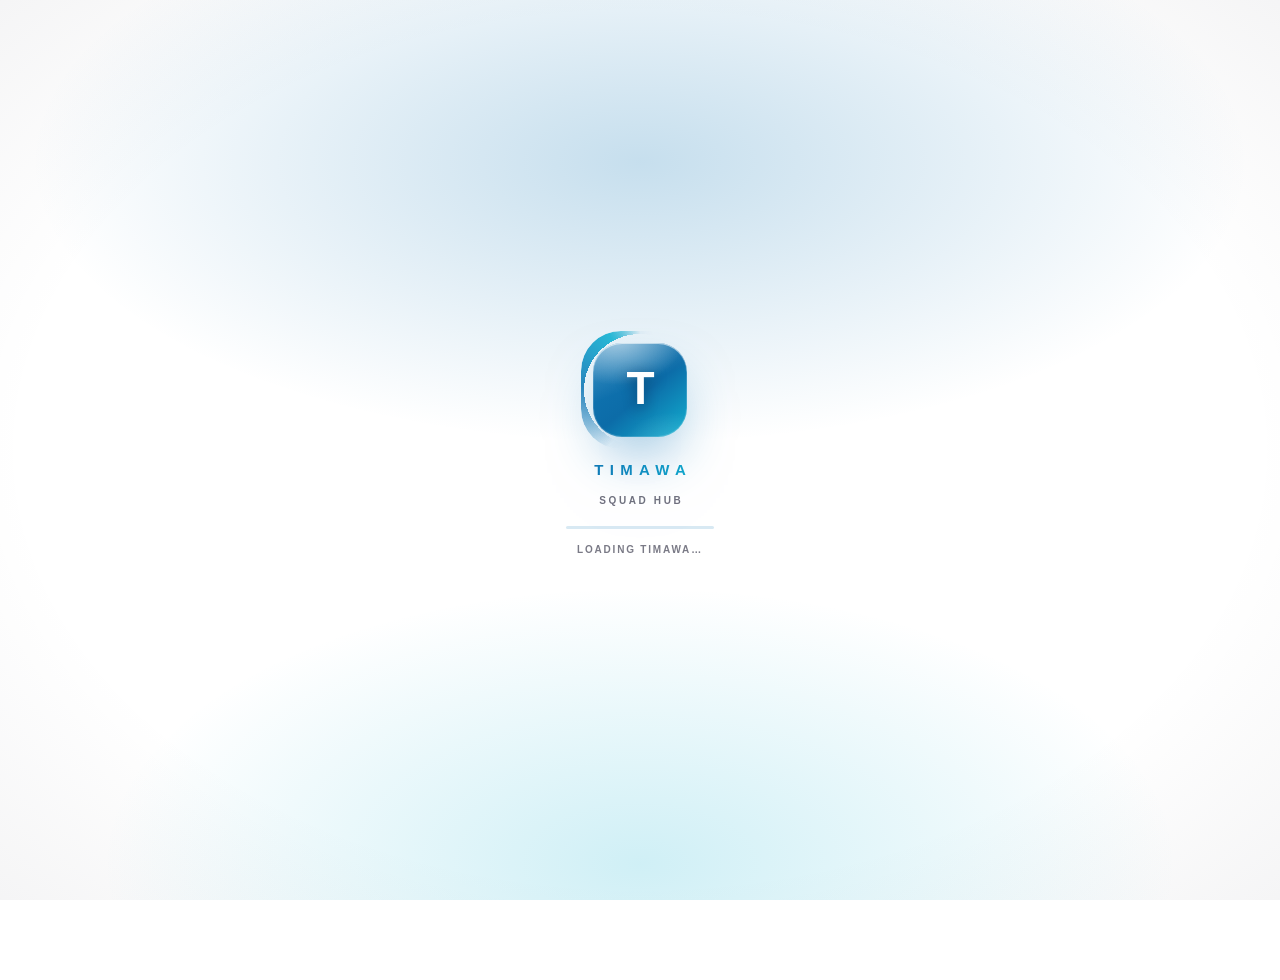
==== commit c35155e5: "Add files via upload" ====
--- a/admin.html
+++ b/admin.html
@@ -4043,9 +4043,35 @@
             if (fill) fill.style.width = '0%';
         }
 
+        /* Camera photos arrive at 5–20 MB and Cloudinary keeps the original we
+           send, so shrink an uploaded picture to 1600 px (more than any screen
+           shows) before it is sent. A file the browser cannot decode — or one
+           that is already small — is uploaded untouched. */
+        async function shrinkForUpload(file, maxDim = 1600, quality = 0.85) {
+            if (!file || !/^image\//.test(file.type || '') || /gif|svg/.test(file.type)) return file;
+            try {
+                const img = await new Promise((resolve, reject) => {
+                    const el = new Image();
+                    const url = URL.createObjectURL(file);
+                    el.onload = () => { URL.revokeObjectURL(url); resolve(el); };
+                    el.onerror = () => { URL.revokeObjectURL(url); reject(new Error('decode')); };
+                    el.src = url;
+                });
+                const scale = Math.min(1, maxDim / Math.max(img.width, img.height));
+                if (scale >= 1 && file.size < 600 * 1024) return file;
+                const canvas = document.createElement('canvas');
+                canvas.width = Math.max(1, Math.round(img.width * scale));
+                canvas.height = Math.max(1, Math.round(img.height * scale));
+                canvas.getContext('2d').drawImage(img, 0, 0, canvas.width, canvas.height);
+                const blob = await new Promise(resolve => canvas.toBlob(resolve, 'image/jpeg', quality));
+                if (!blob || blob.size >= file.size) return file;
+                return new File([blob], 'upload.jpg', { type: 'image/jpeg' });
+            } catch (e) { return file; }
+        }
+
         async function uploadToCloudinary(file, folder = 't-imawa/items', onProgress) {
             const formData = new FormData();
-            formData.append('file', file);
+            formData.append('file', await shrinkForUpload(file));
             formData.append('upload_preset', CLOUDINARY_CONFIG.uploadPreset);
             formData.append('folder', folder);
 
@@ -6547,6 +6573,17 @@
                     updatedAt: firebase.firestore.FieldValue.serverTimestamp()
                 };
                 if (id) {
+                    // A replaced picture stops being referenced the moment the
+                    // new URL is saved — queue the old file now rather than
+                    // waiting for the daily orphan sweep.
+                    try {
+                        const before = await db.collection(collectionName).doc(id).get();
+                        const oldUrl = before.exists ? ((before.data() || {}).imageUrl || '') : '';
+                        const oldId = publicIdFromCloudinaryUrl(oldUrl);
+                        if (oldId && oldId !== publicIdFromCloudinaryUrl(imageUrl)) {
+                            await queueCloudinaryCleanup([oldId], { source: 'item', sourceId: id });
+                        }
+                    } catch (e) { /* best effort */ }
                     await db.collection(collectionName).doc(id).update(data);
                 } else {
                     data.createdAt = firebase.firestore.FieldValue.serverTimestamp();
@@ -6573,6 +6610,15 @@
                 onConfirm: async () => {
                     const collectionName = COLLECTIONS[type];
                     try {
+                        // The picture goes with the item: queue its exact id so
+                        // the cleanup workflow frees it instead of leaving it in
+                        // the account forever.
+                        try {
+                            const before = await db.collection(collectionName).doc(id).get();
+                            const oldUrl = before.exists ? ((before.data() || {}).imageUrl || '') : '';
+                            const oldId = publicIdFromCloudinaryUrl(oldUrl);
+                            if (oldId) await queueCloudinaryCleanup([oldId], { source: 'item', sourceId: id });
+                        } catch (e) { /* the daily orphan sweep still finds it */ }
                         await db.collection(collectionName).doc(id).delete();
                         showToast('Item deleted successfully!', 'success');
                     } catch (error) {
